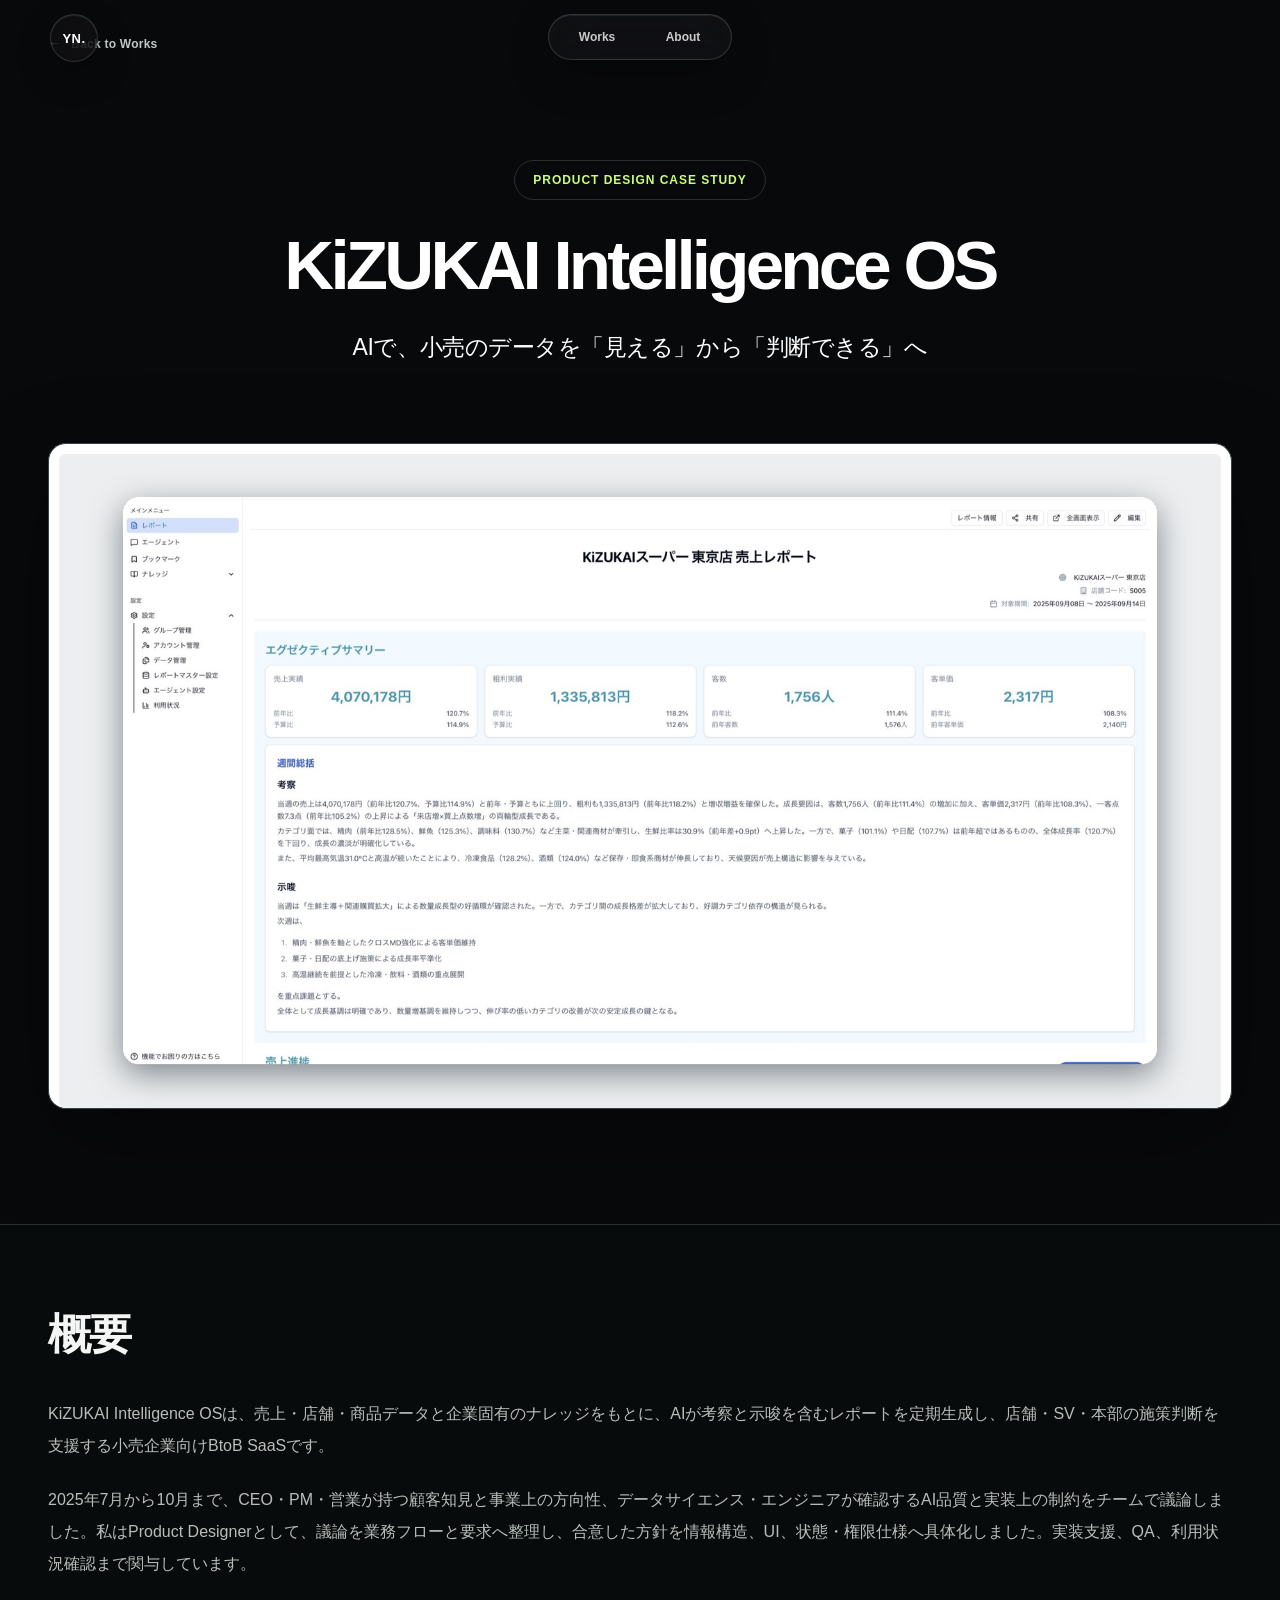
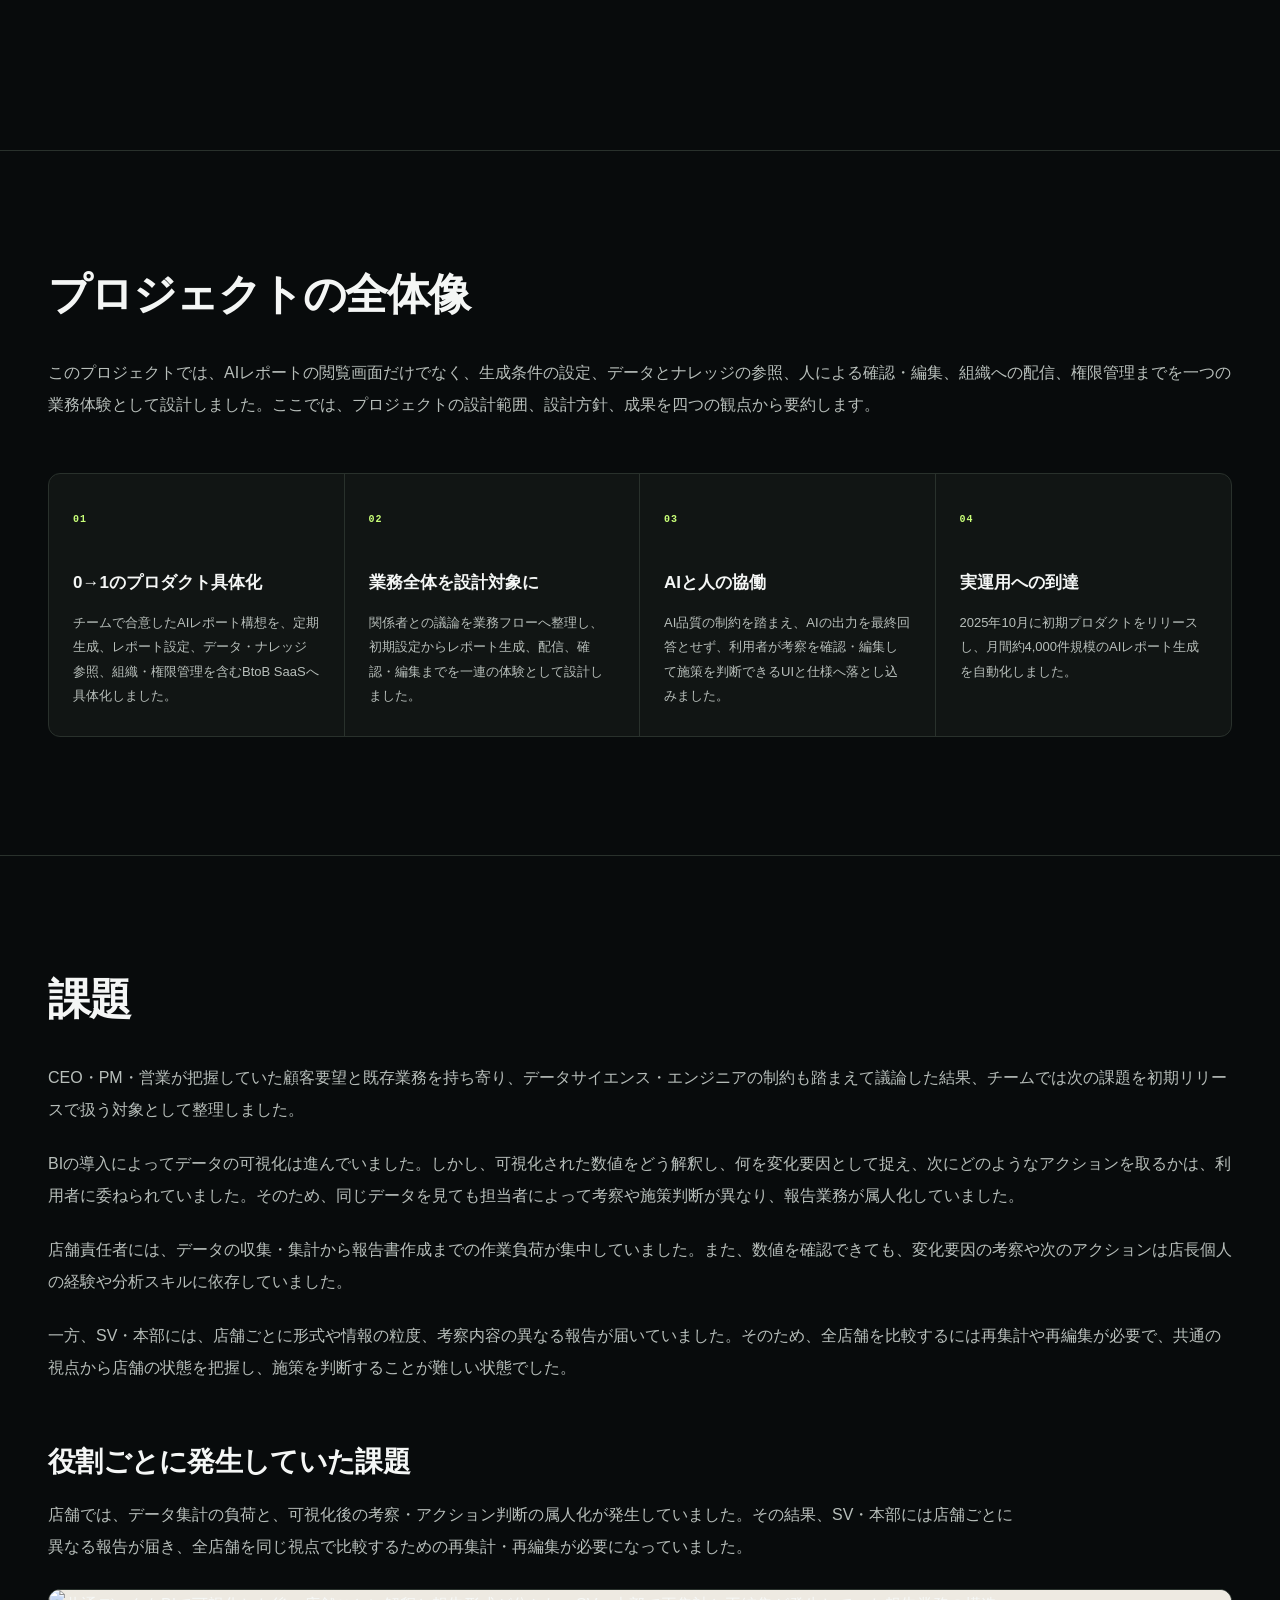
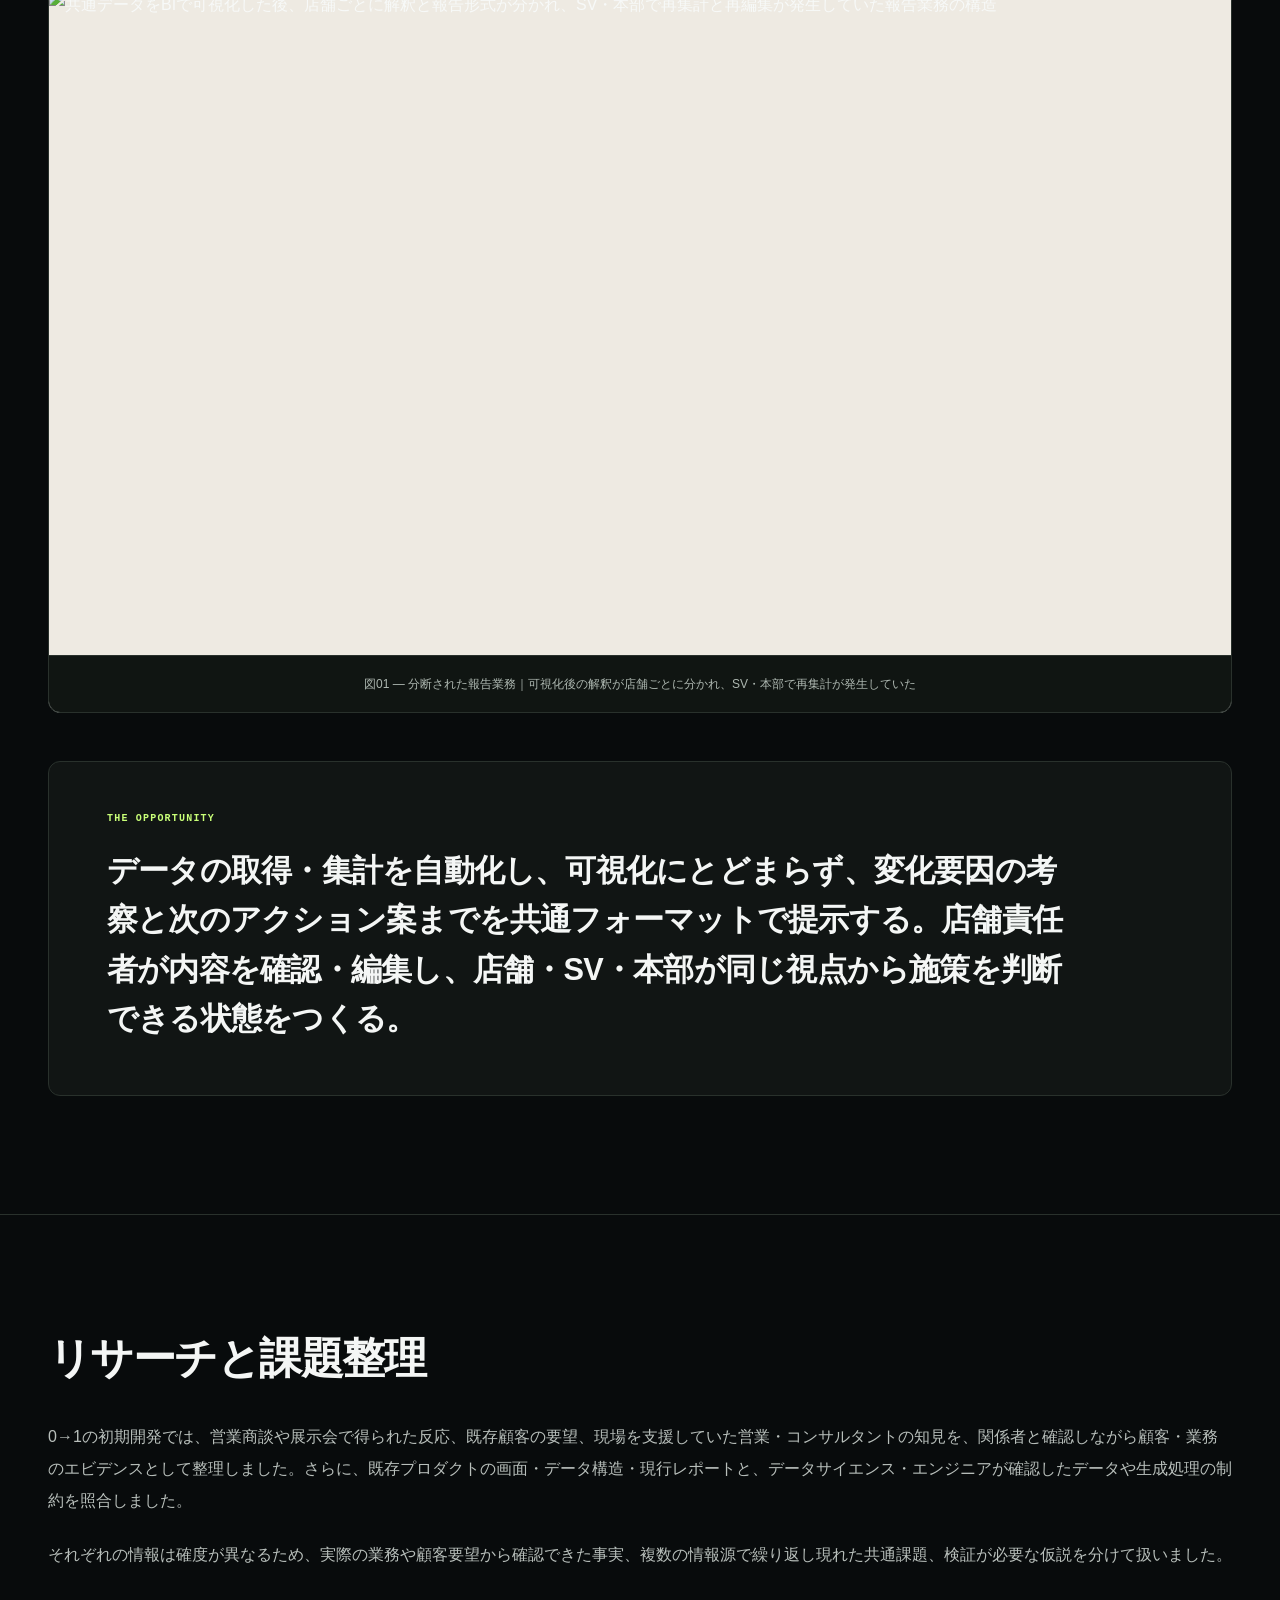
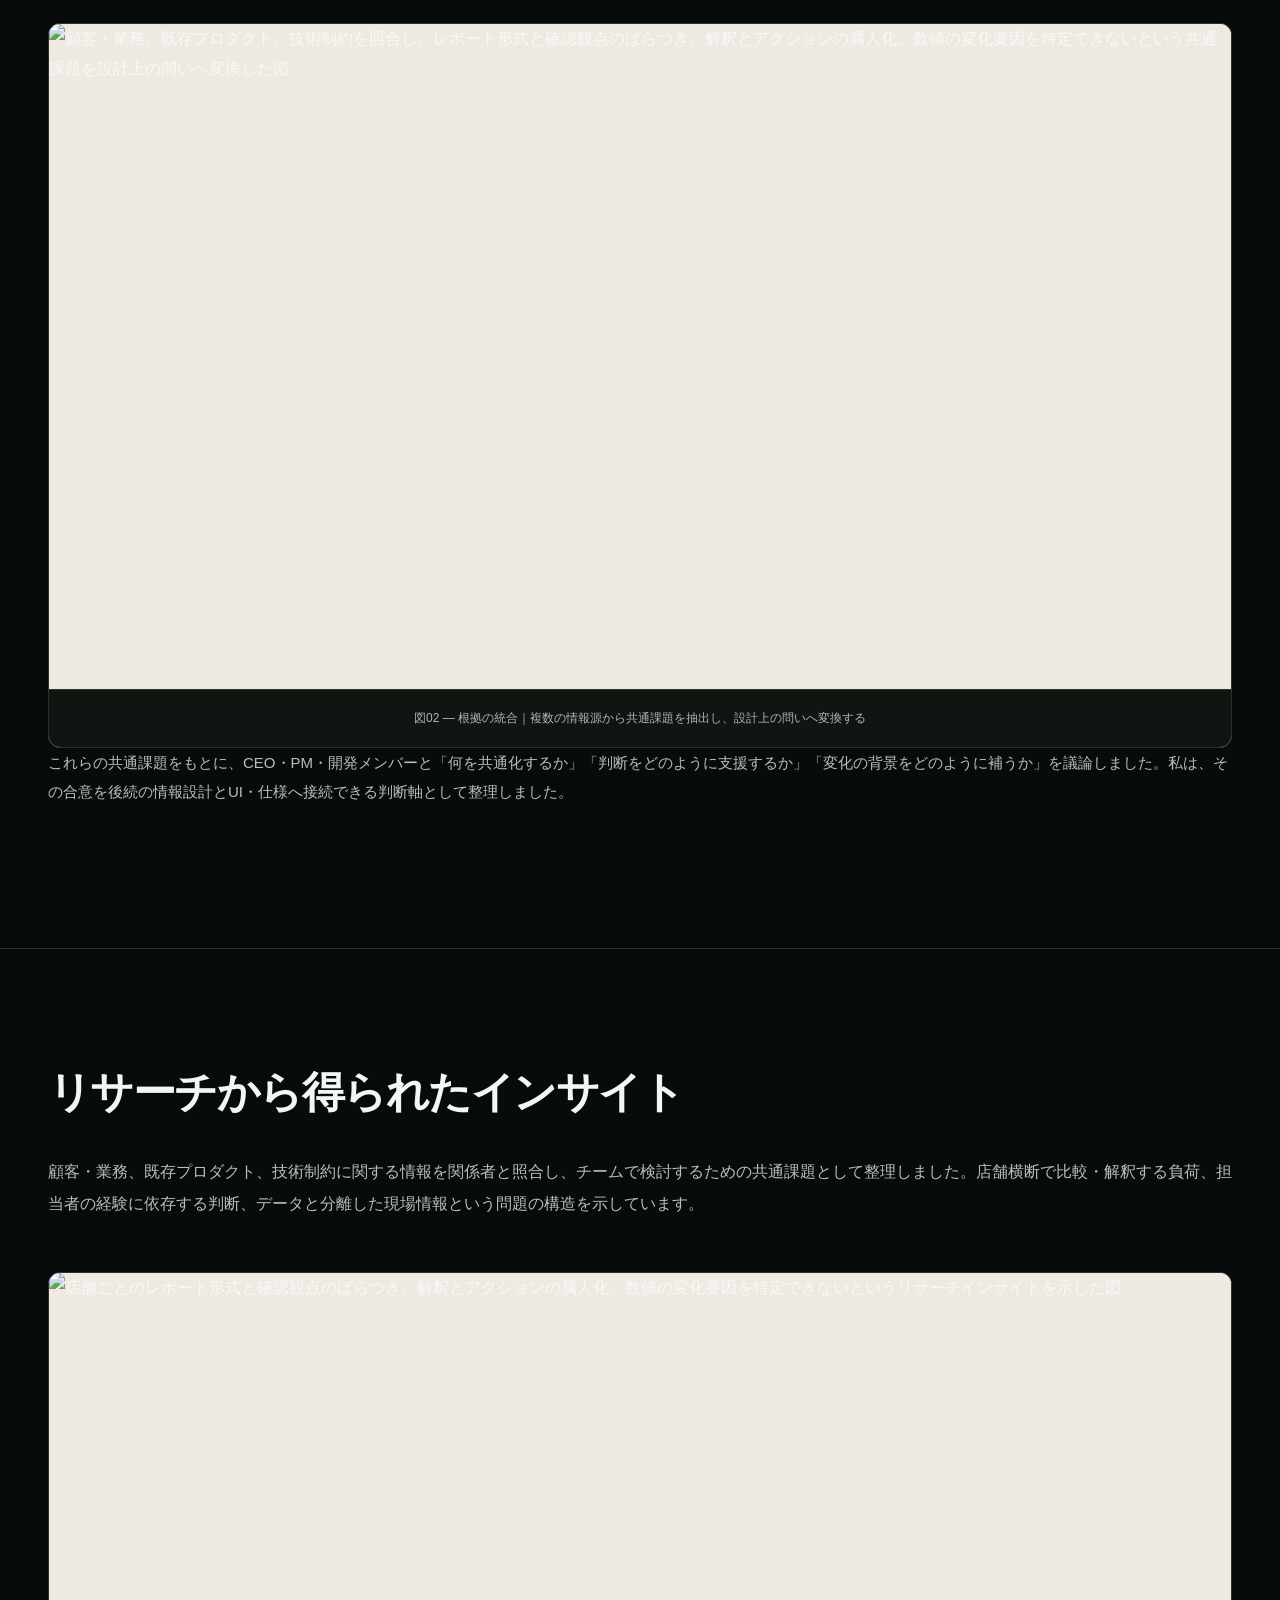
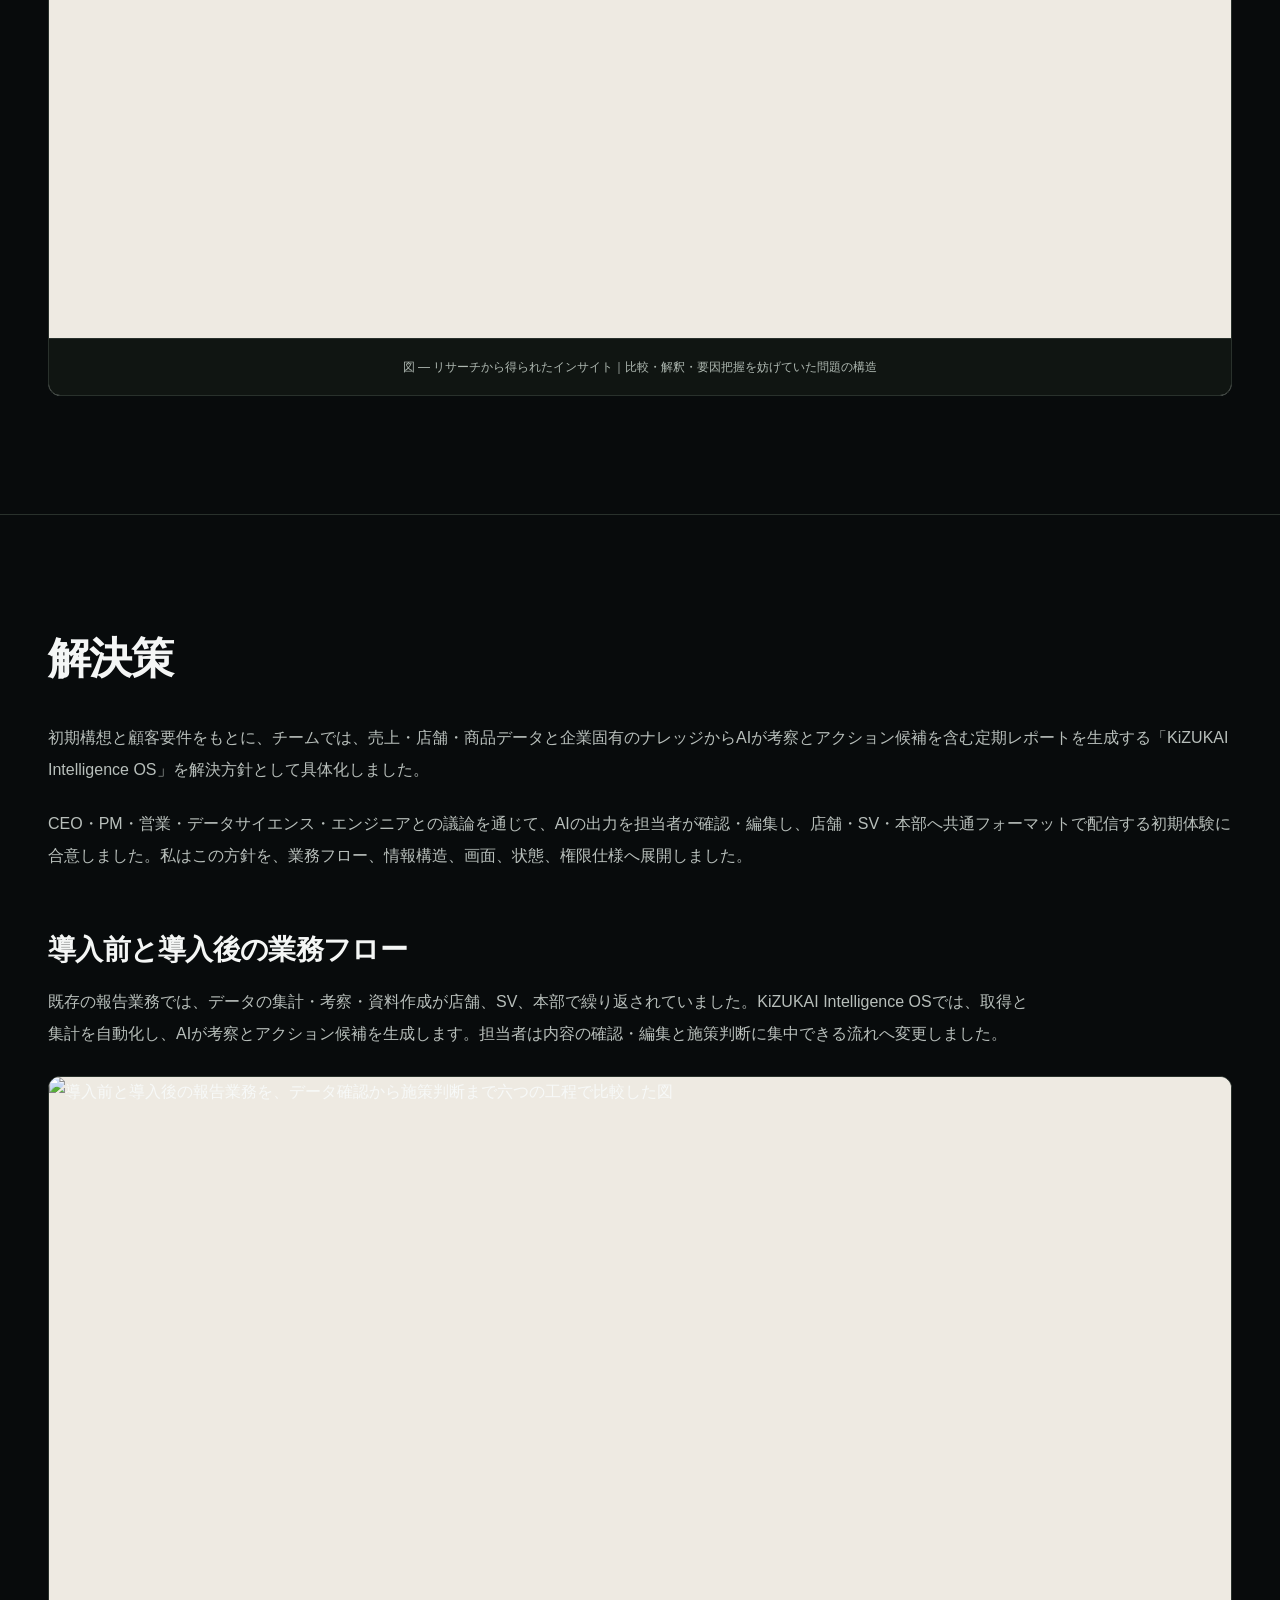
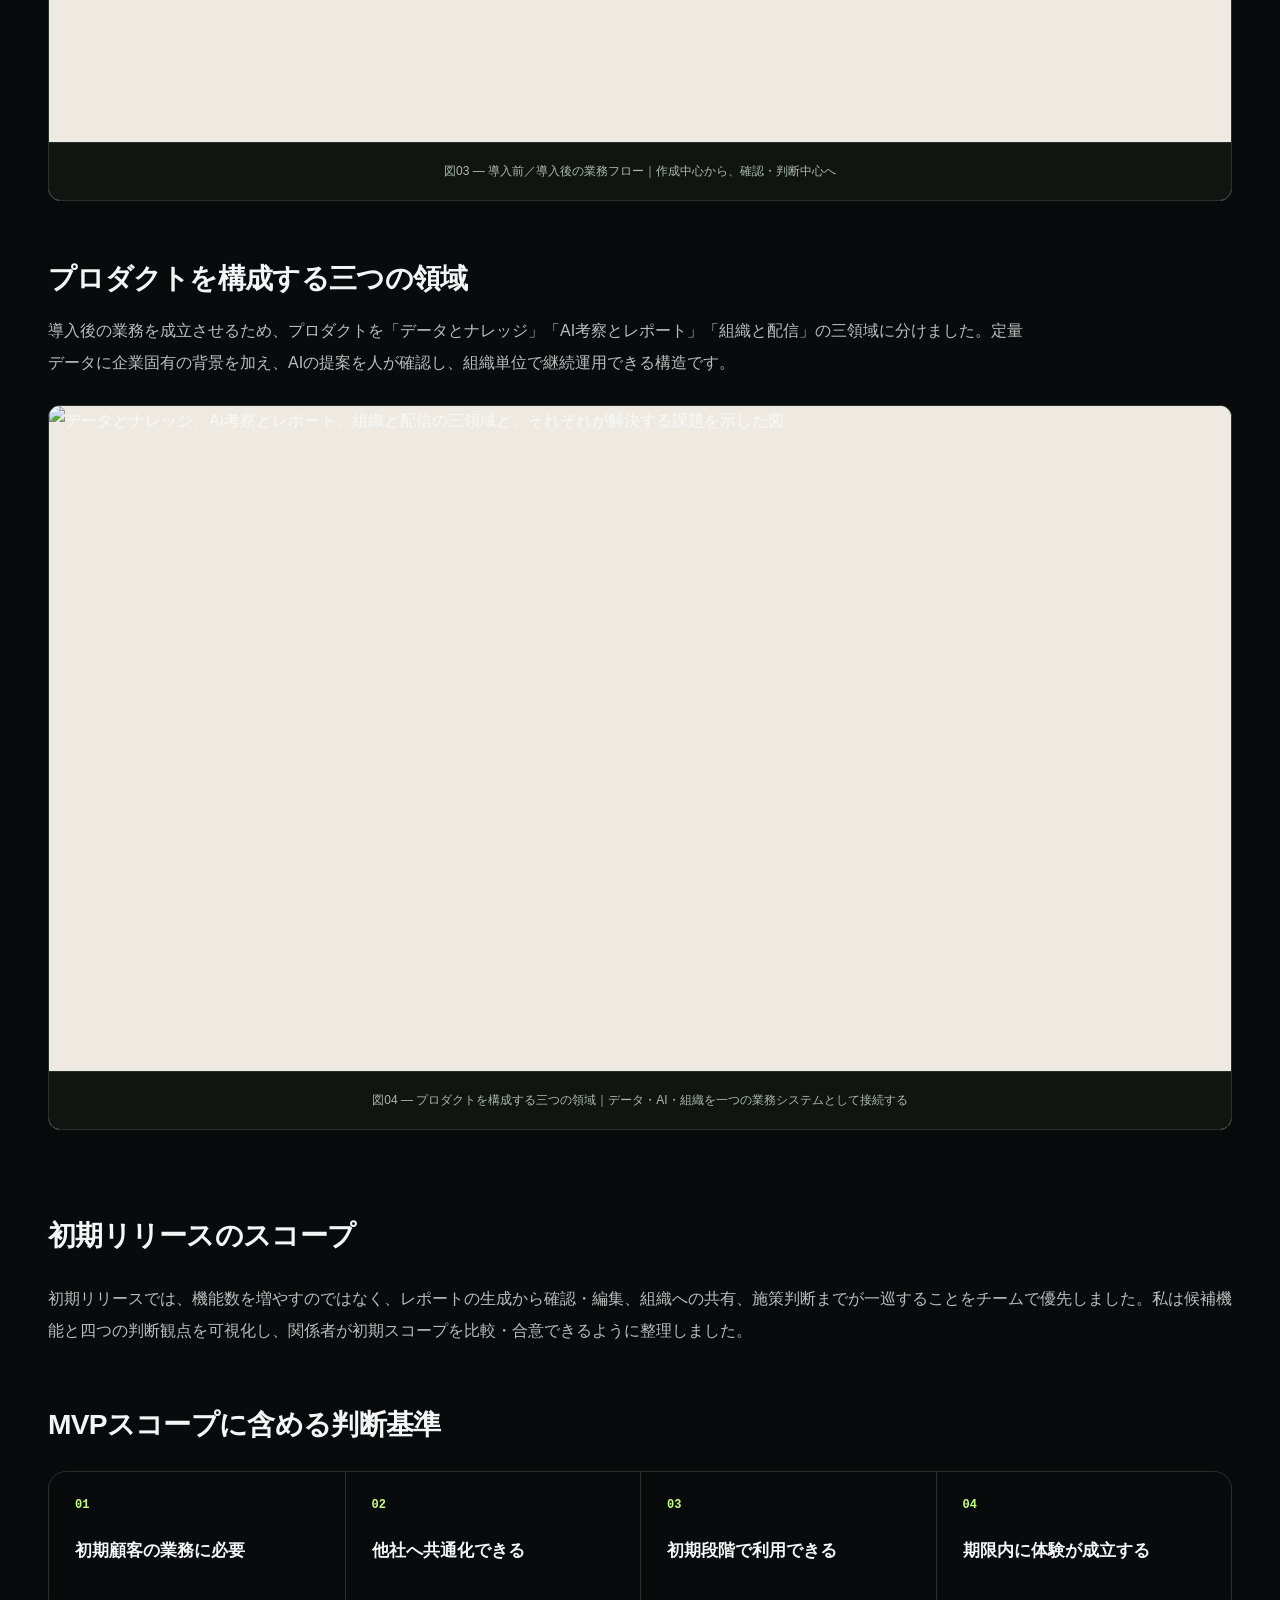
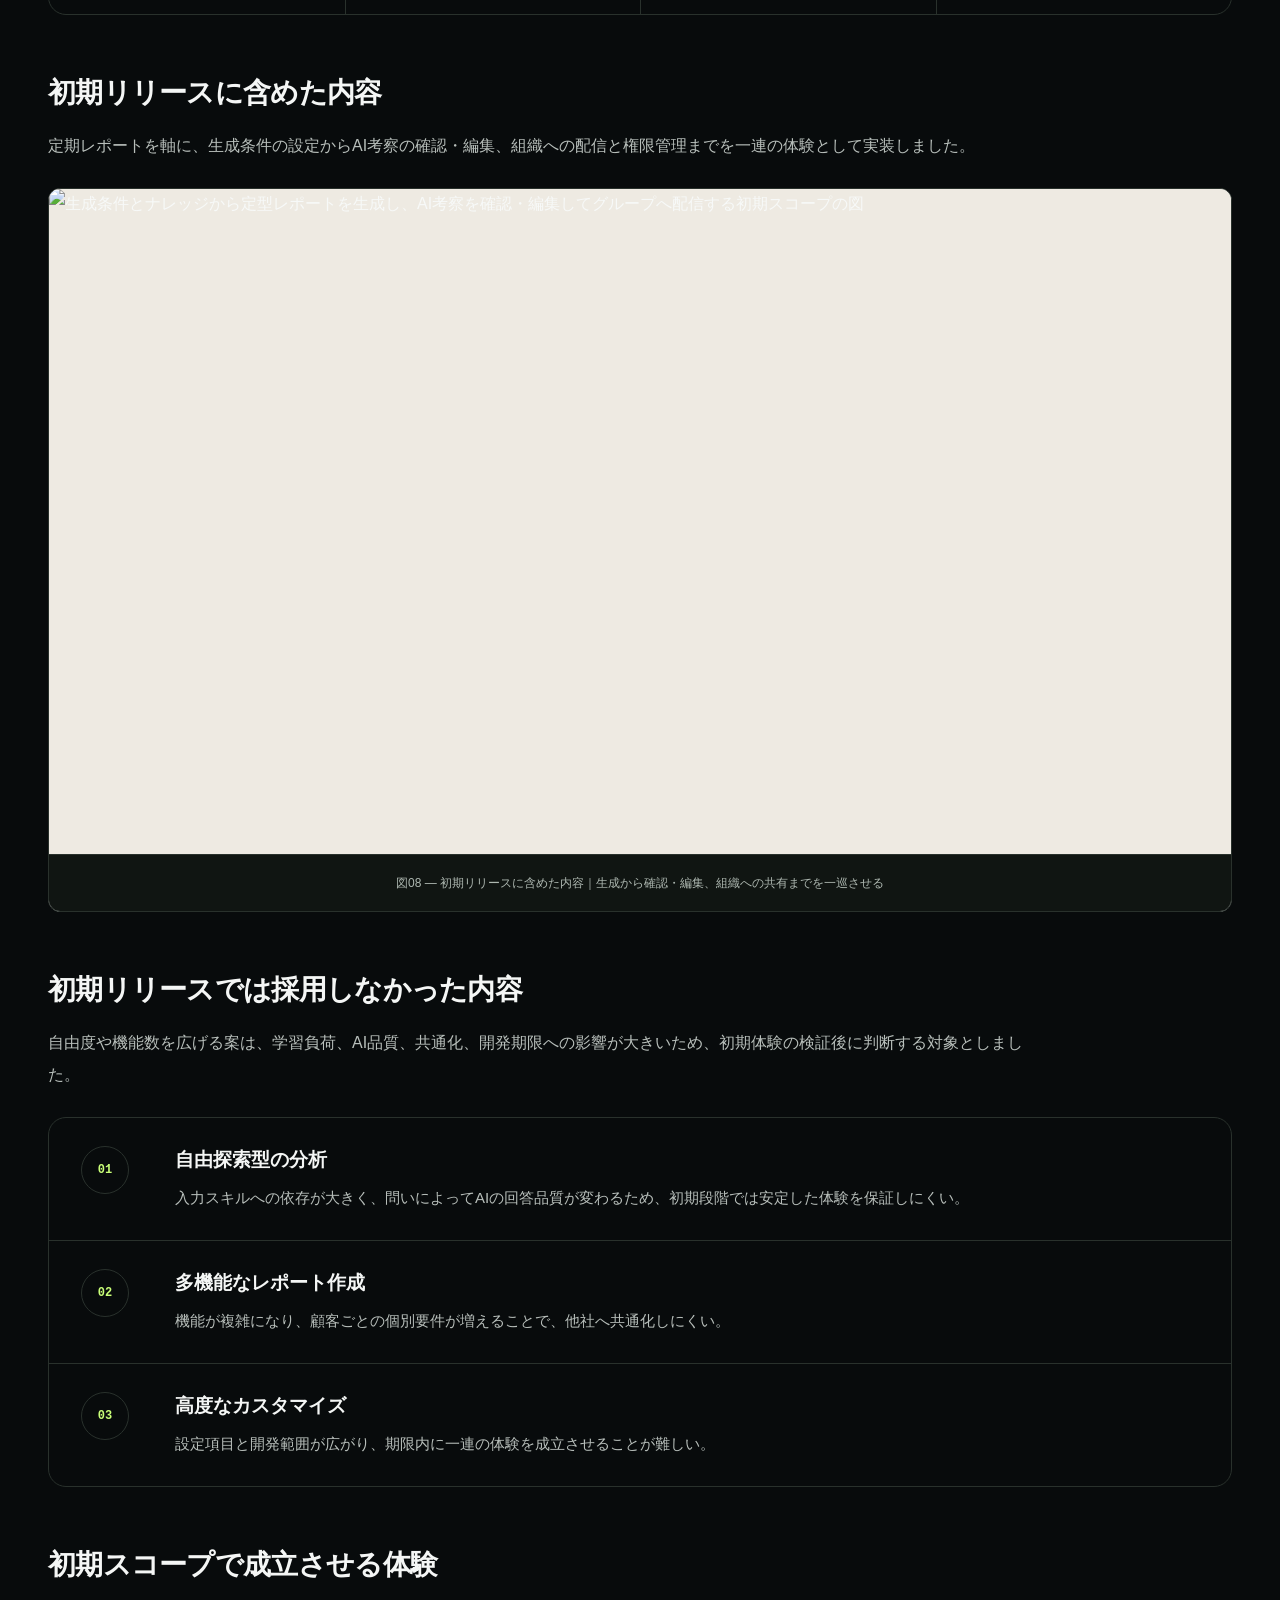
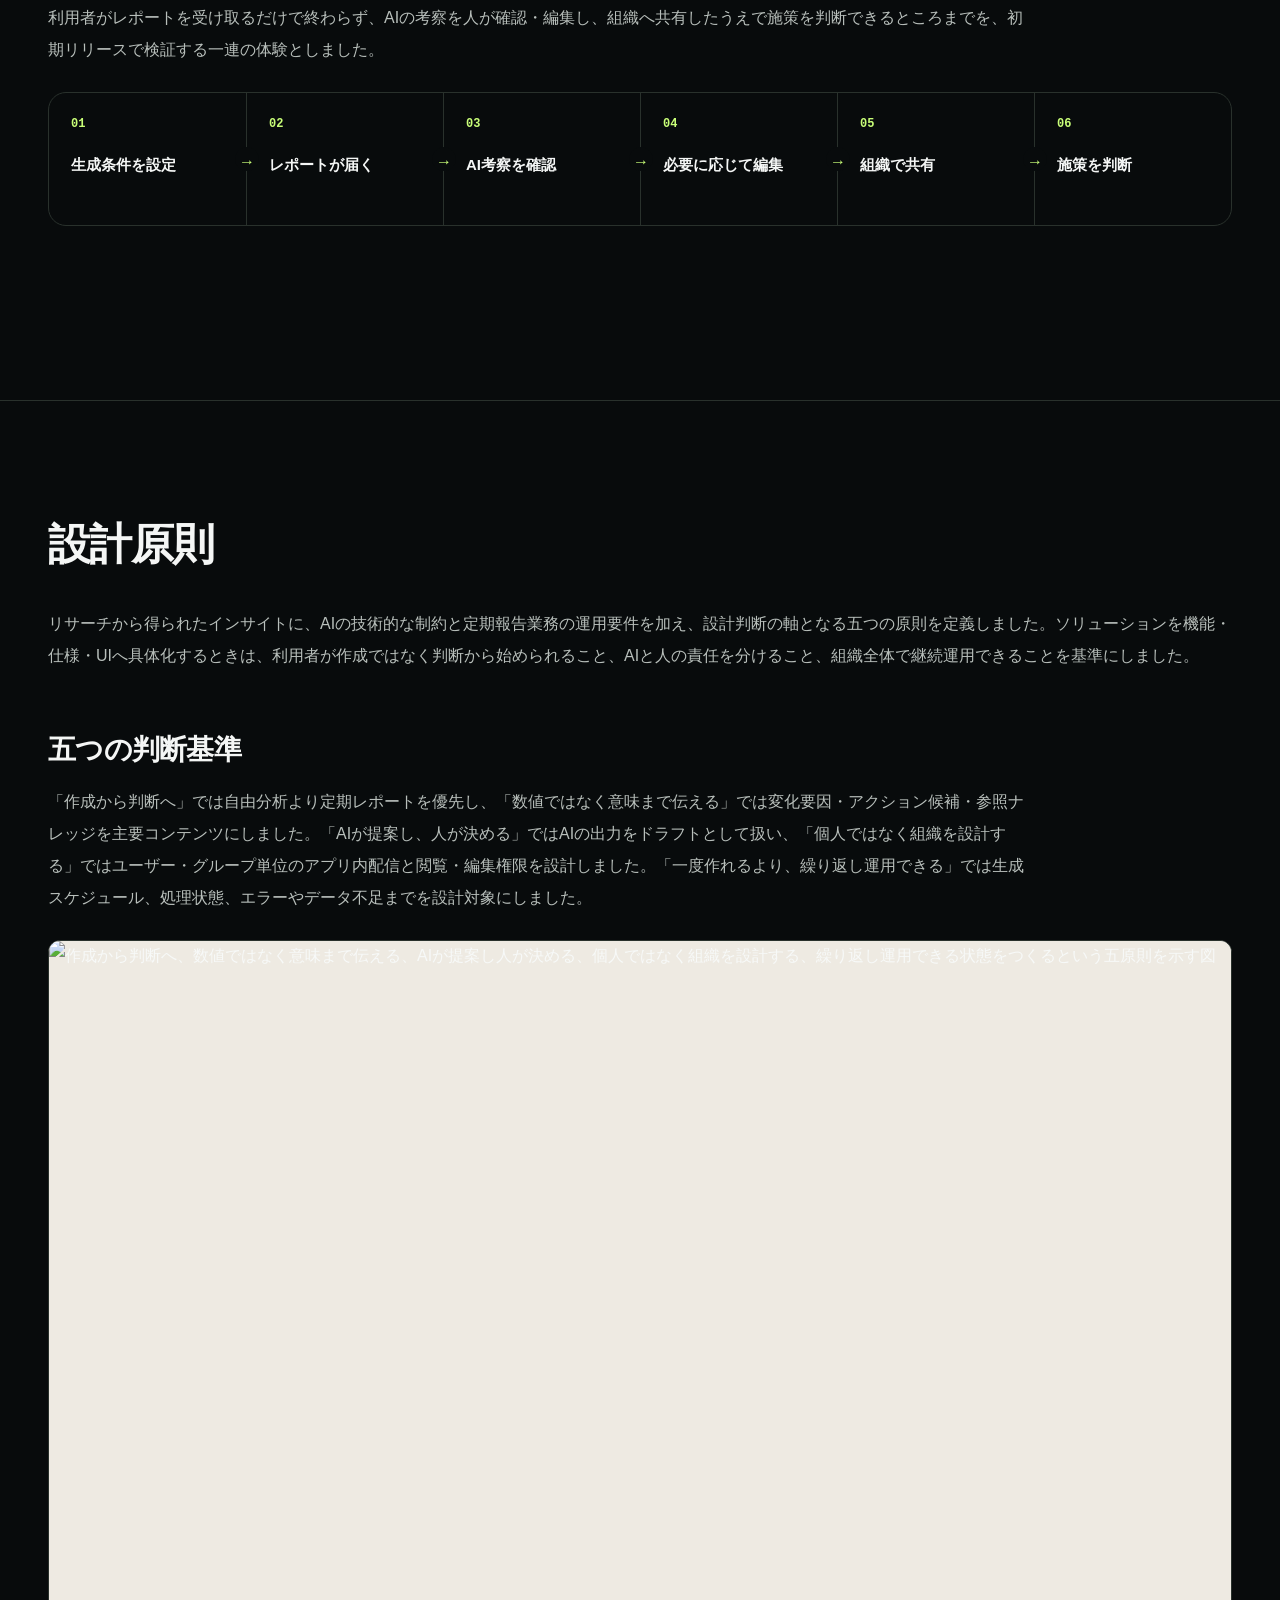
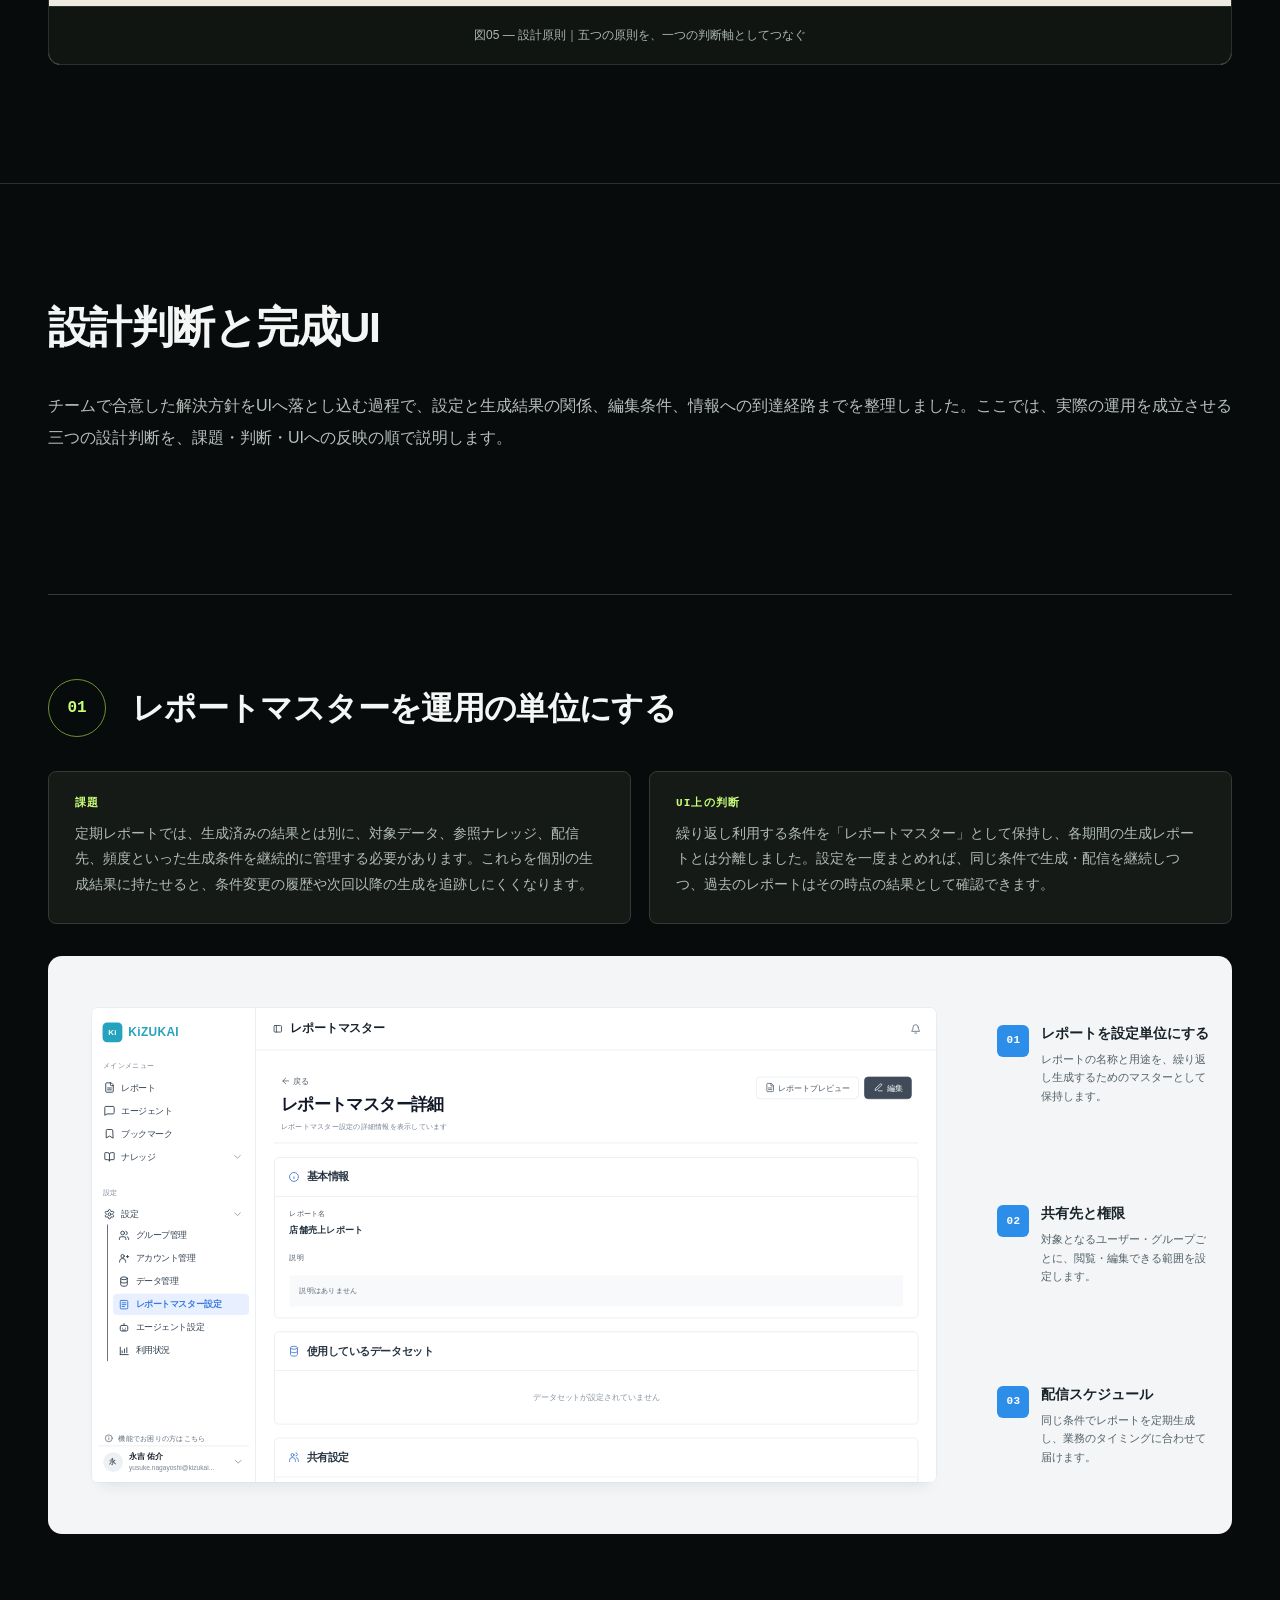
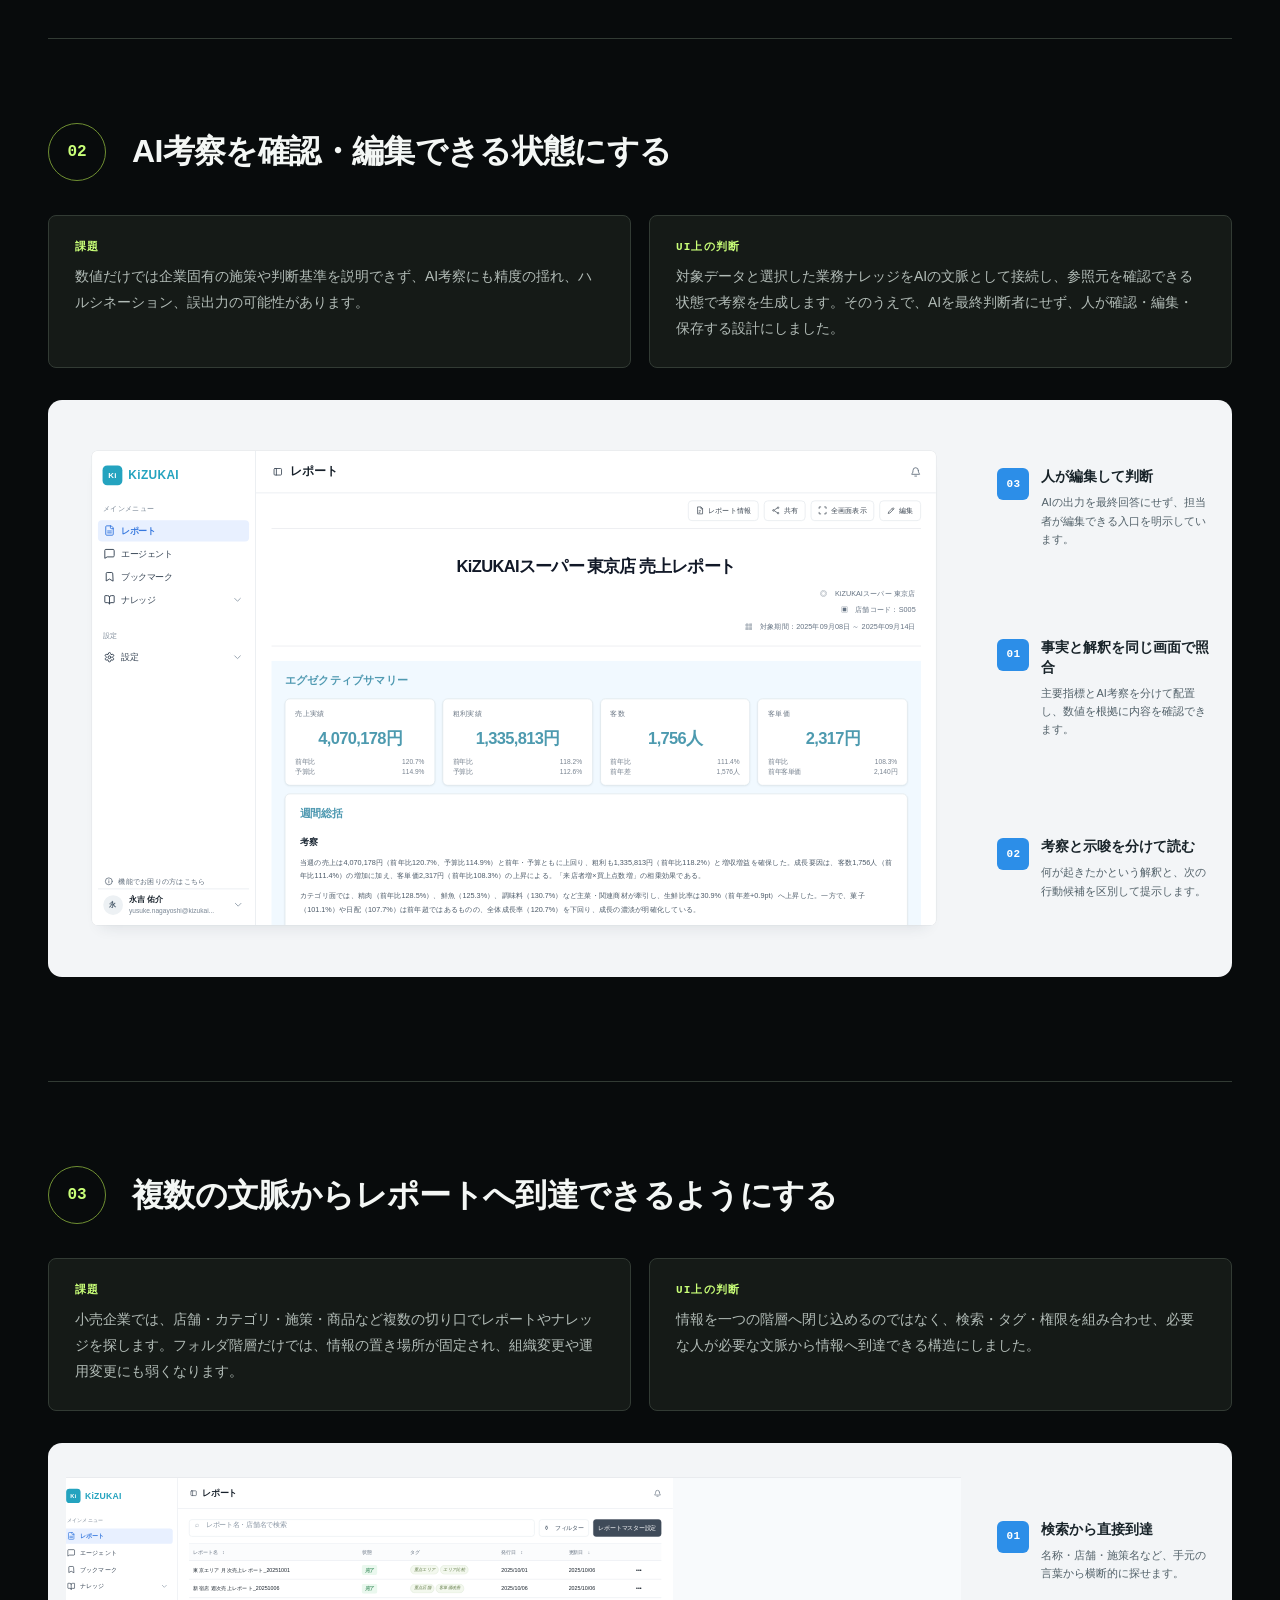
==== case-intelligence-os.html @ 8ec27dec "Initial portfolio site" ====
<!doctype html>
<html lang="ja">
<head>
<meta charset="utf-8">
<meta name="viewport" content="width=device-width,initial-scale=1">
<link rel="icon" href="favicon.svg" type="image/svg+xml">
<meta name="description" content="Yusuke Nagayoshiのプロダクトデザイン・ケーススタディ">
<title>KiZUKAI Intelligence OS — Yusuke Nagayoshi</title>
<style>
:root{
  --ink:#173034;--muted:#66797c;--line:#dce7e7;--paper:#ffffff;--soft:#f5f9f9;
  --brand:#1b98b7;--deep:#08768d;--pale:#e8f5f7;--pale-strong:#d8eef2;
  --shell:min(1180px,calc(100vw - 64px));--reading:720px;
}
*{box-sizing:border-box}html{scroll-behavior:smooth}body{margin:0;background:var(--paper);color:var(--ink);font-family:-apple-system,BlinkMacSystemFont,"Segoe UI","Noto Sans JP",sans-serif;line-height:1.85;-webkit-font-smoothing:antialiased}img{display:block;max-width:100%}a{color:inherit;text-decoration:none}figure{margin:0}
.shell{width:var(--shell);margin-inline:auto}.site-header{position:sticky;top:0;z-index:20;height:64px;padding:0 max(32px,calc((100vw - 1180px)/2));display:flex;align-items:center;justify-content:space-between;background:rgba(255,255,255,.92);border-bottom:1px solid var(--line);backdrop-filter:blur(12px)}.brand{font-size:11px;font-weight:800;letter-spacing:.13em}.site-header nav{display:flex;gap:24px;font-size:12px;color:var(--muted)}
.hero{padding:96px 0 112px;border-bottom:1px solid var(--line)}.case-label{margin:0 0 22px;color:var(--deep);font-size:12px;font-weight:700;letter-spacing:.08em;text-transform:uppercase}.hero h1{max-width:900px;margin:0;font-size:clamp(52px,7vw,92px);line-height:1.02;letter-spacing:-.055em;font-weight:720}.hero-summary{margin:24px 0 0;font-size:clamp(20px,2.2vw,30px);letter-spacing:-.02em}.hero-intro{display:grid;grid-template-columns:1fr 1fr;gap:64px;max-width:980px;margin-top:48px;color:#40575b;font-size:16px}.hero-intro p{margin:0}.meta{display:grid;grid-template-columns:repeat(4,1fr);margin:64px 0 48px;border-top:1px solid var(--line);border-bottom:1px solid var(--line)}.meta div{padding:20px 20px 20px 0}.meta dt{font-size:10px;font-weight:700;letter-spacing:.12em;text-transform:uppercase;color:var(--muted)}.meta dd{margin:5px 0 0;font-size:13px;font-weight:650}.hero-visual,.large-ui,.showcase-ui{position:relative;background:#fff;border:1px solid var(--line);border-radius:10px;padding:8px;box-shadow:0 18px 48px rgba(23,48,52,.08)}.hero-visual img,.large-ui img,.showcase-ui img{width:100%;border-radius:6px}.pin{position:absolute;width:30px;height:30px;border-radius:50%;display:grid;place-items:center;background:var(--brand);color:#fff;font-weight:800;font-size:12px;box-shadow:0 0 0 4px rgba(27,152,183,.15)}.p1{left:8%;top:25%}.p2{right:10%;top:28%}.p3{right:16%;bottom:24%}.p4{left:62%;bottom:12%}
.section{padding:104px 0;border-bottom:1px solid var(--line)}.soft-section{background:var(--soft)}.section-label{display:flex;align-items:baseline;gap:10px;margin:0 0 48px;font-size:17px;line-height:1.4;letter-spacing:.01em}.section-label::before{content:"";width:30px;height:2px;background:var(--brand);transform:translateY(-3px)}.section-label span{font-size:12px;font-weight:600;color:var(--muted);letter-spacing:.06em}.reading-column{max-width:var(--reading);margin-inline:auto}.reading-column p,.article-body p,.prose p{margin:0 0 24px;color:#40575b;font-size:17px}.intro-text{font-size:19px!important;line-height:1.95}.article-heading{margin:0 0 28px;font-size:clamp(28px,3.2vw,43px);line-height:1.35;letter-spacing:-.035em;font-weight:680}.article-grid{display:grid;grid-template-columns:160px minmax(0,1fr) 260px;gap:56px;align-items:start}.article-grid .section-label{grid-column:1}.article-body{grid-column:2}.article-aside{grid-column:3}.project-notes>div,.article-aside>div{padding:15px 0;border-top:1px solid var(--line)}.article-aside span{display:block;font-size:11px;color:var(--muted)}.article-aside strong{display:block;margin-top:5px;font-size:13px;line-height:1.65}.two-column-copy{display:grid;grid-template-columns:1fr 1fr;gap:84px;align-items:start}.two-column-copy .article-heading{max-width:480px}.prose{max-width:var(--reading)}
.flow-row{display:flex;align-items:stretch;gap:8px;margin-top:58px}.flow-row>div{flex:1;min-width:0;border-top:2px solid var(--brand);background:#fff;padding:22px 16px}.flow-row strong{display:block;font-size:14px}.flow-row span{display:block;color:#8a5a5a;font-size:12px;margin-top:9px;line-height:1.55}.flow-row i,.research-pipeline i,.core-journey i,.knowledge-flow i,.process-line i,.entity-model i{font-style:normal;display:grid;place-items:center;color:var(--deep)}
.research-pipeline{display:grid;grid-template-columns:1.3fr auto .75fr auto .75fr auto .75fr auto .85fr;gap:10px;align-items:center;margin-top:58px}.research-pipeline>div:not(.source-cloud){border:1px solid var(--line);padding:20px 14px;text-align:center;font-weight:650;font-size:13px;background:white}.source-cloud{display:flex;flex-wrap:wrap;gap:7px}.source-cloud span{border:1px solid var(--line);background:white;padding:8px 11px;border-radius:99px;font-size:12px}.research-pipeline .accent-box{background:var(--pale);border-color:#bddfe5!important;color:var(--deep)}
.process-intro{margin-left:0}.process-steps{list-style:none;padding:0;margin:56px 0 0;display:grid;grid-template-columns:repeat(3,1fr);border-top:1px solid var(--line);border-left:1px solid var(--line)}.process-steps li{min-height:190px;padding:25px;border-right:1px solid var(--line);border-bottom:1px solid var(--line);background:#fff}.process-steps span{font:700 11px ui-monospace,monospace;color:var(--deep)}.process-steps strong{display:block;margin:16px 0 10px;font-size:17px}.process-steps p{margin:0;color:var(--muted);font-size:13px;line-height:1.7}
.workflow-compare{display:grid;grid-template-columns:repeat(3,1fr);gap:18px;margin-top:52px}.workflow-panel{padding:26px;border:1px solid var(--line);background:#fff}.workflow-panel small{font-size:11px;font-weight:700;color:var(--muted)}.workflow-panel ol{list-style:none;padding:0;margin:20px 0 0}.workflow-panel li{padding:13px 0;border-top:1px solid var(--line);font-size:14px}.muted-panel{background:#fafafa;color:#738184}.accent-panel{background:var(--pale);border-color:#b9dfe5}
.insight-grid{display:grid;grid-template-columns:repeat(2,1fr);gap:0;border-top:1px solid var(--line);border-left:1px solid var(--line)}.insight-grid article{padding:30px;border-right:1px solid var(--line);border-bottom:1px solid var(--line);background:#fff}.insight-grid span{font:700 11px ui-monospace,monospace;color:var(--deep)}.insight-grid h3{margin:15px 0 12px;font-size:20px;line-height:1.55}.insight-grid p{margin:0;color:var(--muted);font-size:14px}
.criteria-grid{display:grid;grid-template-columns:repeat(4,1fr);gap:12px;margin:52px 0 30px}.criteria-grid div{border-top:2px solid var(--brand);background:var(--soft);padding:20px}.criteria-grid span{font:700 11px ui-monospace,monospace;color:var(--deep)}.criteria-grid strong{display:block;margin-top:8px;font-size:14px;line-height:1.6}.comparison-table{border:1px solid var(--line);background:white}.tr{display:grid;grid-template-columns:1.1fr 1.1fr 1.7fr .6fr;border-top:1px solid var(--line)}.tr:first-child{border:0}.tr>div{padding:15px 18px;font-size:13px}.tr.head{background:var(--pale);font-size:11px;font-weight:800}.tr.core{background:#f8fcfc}.status{display:inline-block;border-radius:99px;padding:4px 9px;background:var(--deep);color:white;font-size:10px;font-weight:800}.status.later{background:#e8eeee;color:#627174}.core-journey{display:flex;align-items:center;justify-content:center;gap:14px;margin-top:32px;padding:24px;border:1px solid #b9dfe5;background:var(--pale);font-size:13px;font-weight:750}.core-journey i{color:var(--brand)}
.operational-model{display:grid;grid-template-columns:.9fr 2fr;gap:18px;margin-top:54px}.model-core{background:var(--pale);border:1px solid #b9dfe5;padding:34px}.model-core small,.model-columns small,.entity-model small,.spec-sheet small,.before-after-contribution small{font-size:10px;letter-spacing:.08em;color:var(--muted);font-weight:700}.model-core strong{display:block;font-size:26px;line-height:1.4;margin:17px 0}.model-core p{margin:0;font-size:13px;color:var(--muted)}.model-columns{display:grid;grid-template-columns:repeat(3,1fr);gap:10px}.model-columns div{border:1px solid var(--line);padding:20px;background:#fff}.model-columns strong,.model-columns span{display:block}.model-columns strong{font-size:14px;margin:8px 0}.model-columns span{font-size:12px;color:var(--muted)}.ia-map{margin-top:24px;padding:30px;border:1px solid var(--line);background:#fff}.ia-root{text-align:center;border:1px solid #b9dfe5;background:var(--pale);padding:16px;font-weight:750}.ia-branches{display:grid;grid-template-columns:repeat(4,1fr);gap:10px;margin-top:24px}.ia-branches div{border-top:2px solid var(--brand);padding:18px;background:var(--soft)}.ia-branches strong,.ia-branches span{display:block}.ia-branches span{font-size:12px;color:var(--muted);margin-top:10px;line-height:1.7}
.decision-block{padding:72px 0 96px;border-top:1px solid var(--line)}.decision-block:first-of-type{margin-top:10px}.decision-block header{display:grid;grid-template-columns:55px minmax(0,780px);gap:18px;align-items:start}.decision-block header>span{font:700 13px ui-monospace,monospace;color:var(--deep);padding-top:8px}.decision-block h3{margin:0;font-size:clamp(28px,3.3vw,45px);line-height:1.35;letter-spacing:-.035em}.decision-copy{display:grid;grid-template-columns:1fr 1fr;gap:56px;max-width:900px;margin:38px 0 46px;padding-left:73px}.decision-copy h4{margin:0 0 8px;font-size:13px}.decision-copy p{margin:0;color:var(--muted);font-size:15px}.large-ui{box-shadow:0 18px 48px rgba(23,48,52,.08)}.knowledge-flow,.entity-model{display:flex;align-items:center;justify-content:center;gap:18px;margin:0 0 36px}.knowledge-flow span,.entity-model div{border:1px solid var(--line);background:var(--soft);padding:18px 23px;font-weight:700}.entity-model div{min-width:300px}.entity-model strong,.entity-model span{display:block}.entity-model strong{font-size:18px;margin:8px 0}.entity-model span{font-size:12px;color:var(--muted)}
.showcase-ui{width:88%;margin-top:72px}.showcase-ui.offset{margin-left:auto}.showcase-ui figcaption{padding:14px 4px 2px;color:var(--muted);font-size:12px}.spec-pair{display:grid;grid-template-columns:1.3fr .7fr;gap:18px;align-items:stretch;margin-top:52px}.spec-pair figure{margin:0;background:#fff;border:1px solid var(--line);padding:8px}.spec-sheet{background:var(--pale);border:1px solid #b9dfe5;padding:32px}.spec-sheet h3{font-size:24px;margin:12px 0 24px}.spec-sheet ul{padding-left:18px;color:#52696d;font-size:14px}.spec-sheet li{margin:11px 0}.process-line{display:flex;align-items:center;justify-content:center;gap:16px;margin-top:28px;padding:22px;border-top:1px solid var(--line);border-bottom:1px solid var(--line);font-weight:700;font-size:13px}.contribution-grid{display:grid;grid-template-columns:.8fr 1.2fr;gap:70px}.before-after-contribution{display:grid;grid-template-columns:1fr 1.25fr;gap:14px}.before-after-contribution>div{border-top:2px solid var(--brand);background:var(--soft);padding:26px}.before-after-contribution ul{padding-left:18px;font-size:14px;color:var(--muted)}.reflection-list{border-top:1px solid var(--line)}.reflection-list article{display:grid;grid-template-columns:55px 1fr;gap:24px;padding:28px 0;border-bottom:1px solid var(--line)}.reflection-list>article>span{font:700 12px ui-monospace,monospace;color:var(--deep)}.reflection-list h3{margin:0;font-size:20px}.reflection-list p{max-width:720px;color:var(--muted);font-size:15px;margin-bottom:0}footer{padding:36px 0;background:#fff;color:var(--muted);font-size:12px}footer .shell{display:flex;justify-content:space-between}
@media(max-width:900px){:root{--shell:min(100% - 36px,1180px)}.site-header{padding:0 18px}.site-header nav{display:none}.hero{padding:72px 0 86px}.hero-intro,.article-grid,.two-column-copy,.operational-model,.spec-pair,.contribution-grid{grid-template-columns:1fr;gap:36px}.article-grid .section-label,.article-body,.article-aside{grid-column:1}.meta{grid-template-columns:1fr 1fr}.flow-row,.core-journey,.process-line,.knowledge-flow,.entity-model{overflow-x:auto;justify-content:flex-start}.flow-row>div{min-width:150px}.research-pipeline{grid-template-columns:1fr}.research-pipeline i{transform:rotate(90deg)}.process-steps{grid-template-columns:1fr 1fr}.workflow-compare{grid-template-columns:1fr}.insight-grid{grid-template-columns:1fr}.criteria-grid,.model-columns,.ia-branches{grid-template-columns:1fr 1fr}.tr{grid-template-columns:1fr}.tr.head{display:none}.tr>div{padding:8px 15px}.tr>div:first-child{padding-top:17px;font-weight:800}.tr>div:last-child{padding-bottom:17px}.decision-copy{grid-template-columns:1fr;gap:24px;padding-left:0}.showcase-ui{width:100%}.showcase-ui.offset{margin-left:0}.before-after-contribution{grid-template-columns:1fr}.section{padding:82px 0}}
@media(max-width:560px){.hero h1{font-size:48px}.hero-intro{font-size:15px}.meta{grid-template-columns:1fr}.process-steps,.criteria-grid,.model-columns,.ia-branches{grid-template-columns:1fr}.section{padding:68px 0}.section-label{margin-bottom:36px}.article-heading{font-size:29px}.decision-block header{grid-template-columns:1fr}.decision-copy{margin-top:28px}.entity-model div{min-width:250px}}

/* 2026-07 case-study layout refinement */
:root{
  --shell:min(1120px,calc(100vw - 72px));
  --reading:100%;
}

/* Section title: vertical accent bar + Japanese / English */
.section-label{
  display:flex;
  align-items:baseline;
  gap:12px;
  margin:0 0 44px;
  padding-left:16px;
  border-left:3px solid var(--brand);
  font-size:18px;
  line-height:1.35;
  letter-spacing:.01em;
}
.section-label::before{display:none}
.section-label span{
  font-size:12px;
  font-weight:600;
  color:var(--muted);
  letter-spacing:.06em;
}

/* Keep text, diagrams and tables on one shared content axis */
.reading-column,
.prose{
  width:100%;
  max-width:none;
  margin-inline:0;
}
.reading-column p,
.article-body p,
.prose p{
  max-width:none;
}
.article-heading{
  max-width:960px;
}

/* Overview uses a conventional article + facts layout */
.article-grid{
  display:grid;
  grid-template-columns:minmax(0,1fr) 270px;
  gap:68px;
  align-items:start;
}
.article-grid .section-label{grid-column:1 / -1}
.article-body{grid-column:1}
.article-aside{grid-column:2}

/* Process and directional flows stay on one horizontal line on desktop */
.process-steps{
  display:grid;
  grid-template-columns:repeat(6,minmax(0,1fr));
  margin-top:48px;
}
.process-steps li{
  min-height:218px;
  padding:22px 18px;
}
.process-steps strong{font-size:15px}
.process-steps p{font-size:12px;line-height:1.65}

.flow-row,
.research-pipeline,
.workflow-compare,
.criteria-grid,
.core-journey,
.process-line,
.knowledge-flow,
.entity-model{
  width:100%;
}

/* Wide product views intentionally use the same section width */
.showcase-ui,
.showcase-ui.offset{
  width:100%;
  margin-left:0;
}

/* Avoid a narrow-to-wide inverted-triangle rhythm */
#scope .reading-column,
#context .reading-column,
#workflow .reading-column,
#architecture .reading-column,
#product .reading-column,
#process .reading-column{
  width:100%;
  max-width:none;
}
#scope .reading-column p,
#context .reading-column p,
#workflow .reading-column p,
#architecture .reading-column p,
#product .reading-column p,
#process .reading-column p{
  max-width:100%;
}

@media(max-width:900px){
  :root{--shell:min(100% - 36px,1120px)}
  .article-grid{grid-template-columns:1fr;gap:36px}
  .article-grid .section-label,.article-body,.article-aside{grid-column:1}
  .process-steps{
    display:flex;
    overflow-x:auto;
    border-left:1px solid var(--line);
    scroll-snap-type:x proximity;
  }
  .process-steps li{
    flex:0 0 210px;
    min-height:200px;
    scroll-snap-align:start;
  }
}

/* Portfolio home */
.home-page{background:#fff;color:var(--ink)}
.home-header{background:rgba(255,255,255,.94)}
.home-hero{padding:150px 0 126px;border-bottom:1px solid var(--line)}
.home-eyebrow{margin:0 0 34px;font:700 11px/1.2 ui-monospace,SFMono-Regular,Menlo,monospace;letter-spacing:.08em;text-transform:uppercase;color:var(--deep)}
.home-hero h1{max-width:980px;margin:0;font-size:clamp(46px,6.2vw,82px);line-height:1.16;letter-spacing:-.055em;font-weight:720}
.home-intro{display:grid;grid-template-columns:repeat(2,minmax(0,1fr));gap:64px;max-width:950px;margin-top:58px;color:var(--muted);font-size:17px;line-height:2}
.home-intro p{margin:0}
.home-section{padding:112px 0;border-bottom:1px solid var(--line)}
.home-section-title{display:flex;align-items:center;gap:14px;margin:0 0 58px;font-size:18px;line-height:1.2;letter-spacing:.01em}
.home-section-title::before{content:"";width:3px;height:22px;background:var(--brand)}
.featured-work{display:grid;grid-template-columns:.82fr 1.18fr;gap:60px;align-items:center;color:inherit;text-decoration:none;padding:22px 0 84px;border-bottom:1px solid var(--line)}
.featured-work-copy{padding-right:12px}
.work-index,.work-type{margin:0 0 18px;font:700 11px/1.4 ui-monospace,SFMono-Regular,Menlo,monospace;letter-spacing:.06em;text-transform:uppercase;color:var(--deep)}
.featured-work h3{margin:0;font-size:clamp(36px,4.2vw,58px);line-height:1.18;letter-spacing:-.045em}
.work-subtitle{margin:18px 0 25px;font-size:18px;font-weight:700;color:var(--ink)}
.featured-work-copy>p:not(.work-subtitle):not(.work-index){color:var(--muted);font-size:15px;line-height:1.9}
.work-meta{display:grid;grid-template-columns:repeat(3,minmax(0,1fr));gap:18px;margin:34px 0 38px;padding-top:22px;border-top:1px solid var(--line)}
.work-meta dt,.about-facts dt{margin-bottom:7px;font-size:10px;font-weight:700;letter-spacing:.06em;text-transform:uppercase;color:var(--muted)}
.work-meta dd,.about-facts dd{margin:0;font-size:12px;font-weight:700;line-height:1.6}
.text-link{display:inline-block;border-bottom:1px solid currentColor;padding-bottom:4px;font-size:13px;font-weight:800}
.featured-work-visual{margin:0;background:var(--soft);padding:18px;overflow:hidden}
.featured-work-visual img{display:block;width:100%;height:auto;transition:transform .35s ease}
.featured-work:hover .featured-work-visual img{transform:scale(1.015)}
.work-list{margin-top:30px}
.work-row{display:grid;grid-template-columns:52px minmax(260px,.9fr) minmax(0,1fr);gap:34px;align-items:center;padding:50px 0;border-bottom:1px solid var(--line)}
.work-row-number{align-self:start;padding-top:6px;font:700 11px ui-monospace,SFMono-Regular,Menlo,monospace;color:var(--deep)}
.work-row figure{margin:0;background:var(--soft);padding:10px;overflow:hidden}
.work-row figure img{display:block;width:100%;height:auto}
.work-row h3{margin:0 0 13px;font-size:30px;line-height:1.3;letter-spacing:-.03em}
.work-row-copy>p:not(.work-type){max-width:560px;margin:0;color:var(--muted);font-size:14px;line-height:1.85}
.coming-soon{display:inline-block;margin-top:22px;font-size:11px;font-weight:700;color:var(--muted)}
.home-about{background:var(--soft)}
.home-about-grid{display:grid;grid-template-columns:180px minmax(230px,.65fr) minmax(0,1.35fr);gap:54px;align-items:start}
.home-about-grid .home-section-title{margin:0}
.about-lead p{margin:0;font-size:24px;line-height:1.6;font-weight:720;letter-spacing:-.02em}
.about-copy{max-width:690px}
.about-copy>p{margin:0 0 22px;color:var(--muted);font-size:15px;line-height:2}
.about-facts{display:grid;grid-template-columns:repeat(3,minmax(0,1fr));gap:20px;margin:42px 0 0;padding-top:24px;border-top:1px solid var(--line)}
.home-contact-grid{display:grid;grid-template-columns:180px minmax(0,760px);gap:54px;align-items:start}
.home-contact-grid .home-section-title{margin:0}
.contact-lead{margin:0 0 38px;font-size:clamp(26px,3vw,43px);line-height:1.5;letter-spacing:-.035em;font-weight:700}
.contact-link{display:inline-block;color:inherit;text-decoration:none;border-bottom:1px solid currentColor;padding-bottom:5px;font-size:14px;font-weight:800}
.home-footer{padding:34px 0;color:var(--muted);font-size:12px}
.home-footer .shell{display:flex;justify-content:space-between}
@media(max-width:900px){
  .home-hero{padding:105px 0 90px}
  .home-intro,.featured-work,.home-about-grid,.home-contact-grid{grid-template-columns:1fr;gap:35px}
  .work-row{grid-template-columns:40px 1fr;gap:22px}
  .work-row figure{grid-column:2}
  .work-row-copy{grid-column:2}
  .home-about-grid .home-section-title,.home-contact-grid .home-section-title{margin-bottom:8px}
  .about-facts{grid-template-columns:1fr 1fr}
}
@media(max-width:560px){
  .home-hero h1{font-size:42px}
  .home-intro{font-size:15px}
  .home-section{padding:76px 0}
  .work-meta,.about-facts{grid-template-columns:1fr}
  .work-row{grid-template-columns:1fr}
  .work-row-number,.work-row figure,.work-row-copy{grid-column:1}
  .home-footer .shell{display:block}
}

/* Dot-matrix marquee hero */
.sr-only{
  position:absolute!important;
  width:1px!important;
  height:1px!important;
  padding:0!important;
  margin:-1px!important;
  overflow:hidden!important;
  clip:rect(0,0,0,0)!important;
  white-space:nowrap!important;
  border:0!important;
}
.home-hero{
  padding:118px 0 104px;
}
.dot-board{
  --board:#071d24;
  --board-edge:#12343d;
  --dot:#c9ff78;
  --dot-secondary:#49d4be;
  position:relative;
  min-height:360px;
  overflow:hidden;
  display:flex;
  align-items:center;
  margin-top:30px;
  background:
    radial-gradient(circle at 18% 12%,rgba(68,214,190,.10),transparent 24%),
    radial-gradient(circle at 82% 88%,rgba(201,255,120,.08),transparent 28%),
    var(--board);
  border:1px solid var(--board-edge);
  box-shadow:0 28px 70px rgba(7,29,36,.16);
  isolation:isolate;
  outline:none;
}
.dot-board:focus-visible{
  box-shadow:0 0 0 3px rgba(27,152,183,.28),0 28px 70px rgba(7,29,36,.16);
}
.dot-board::before,
.dot-board::after{
  content:"";
  position:absolute;
  inset:0;
  pointer-events:none;
  z-index:3;
}
.dot-board::before{
  background:linear-gradient(90deg,var(--board) 0,transparent 7%,transparent 93%,var(--board) 100%);
}
.dot-board::after{
  background:linear-gradient(180deg,rgba(255,255,255,.025),transparent 18%,transparent 82%,rgba(0,0,0,.12));
}
.dot-board-grid{
  position:absolute;
  inset:0;
  z-index:0;
  opacity:.32;
  background-image:radial-gradient(circle,rgba(162,214,199,.24) 0 1px,transparent 1.2px);
  background-size:10px 10px;
  mask-image:linear-gradient(to bottom,transparent 0,#000 18%,#000 82%,transparent 100%);
}
.dot-board-grid::before,
.dot-board-grid::after{
  content:"";
  position:absolute;
  left:0;
  right:0;
  height:72px;
  background-image:
    radial-gradient(circle,rgba(201,255,120,.72) 0 1.7px,transparent 2px),
    radial-gradient(circle,rgba(73,212,190,.42) 0 1.3px,transparent 1.6px);
  background-size:12px 12px,18px 18px;
  opacity:.38;
}
.dot-board-grid::before{top:18px;clip-path:polygon(0 64%,8% 28%,16% 58%,25% 16%,36% 62%,47% 28%,58% 68%,69% 22%,82% 56%,91% 18%,100% 58%,100% 100%,0 100%)}
.dot-board-grid::after{bottom:16px;clip-path:polygon(0 46%,9% 72%,19% 34%,31% 77%,42% 44%,53% 74%,65% 30%,76% 69%,88% 38%,100% 72%,100% 100%,0 100%)}
.dot-marquee{
  position:relative;
  z-index:2;
  width:100%;
  overflow:hidden;
  padding:70px 0 76px;
}
.dot-marquee-track{
  display:flex;
  width:max-content;
  align-items:center;
  animation:dot-marquee 120s linear infinite;
  will-change:transform;
}
.dot-marquee-set{
  display:flex;
  align-items:center;
  flex:none;
  gap:5vw;
  padding-right:5vw;
}
.dot-copy{
  display:block;
  white-space:nowrap;
  font-family:"Hiragino Kaku Gothic ProN","Yu Gothic","YuGothic","Noto Sans JP",sans-serif;
  font-size:clamp(50px,6.3vw,92px);
  font-weight:900;
  line-height:1.15;
  letter-spacing:.065em;
  color:transparent;
  background-image:radial-gradient(circle,var(--dot) 0 1.7px,transparent 1.95px);
  background-size:7px 7px;
  background-position:0 1px;
  -webkit-background-clip:text;
  background-clip:text;
  -webkit-text-fill-color:transparent;
  filter:drop-shadow(0 0 5px rgba(201,255,120,.14));
}
.dot-separator{
  color:transparent;
  font-size:30px;
  background-image:radial-gradient(circle,var(--dot-secondary) 0 1.8px,transparent 2.1px);
  background-size:7px 7px;
  -webkit-background-clip:text;
  background-clip:text;
  -webkit-text-fill-color:transparent;
}
.dot-board-status{
  position:absolute;
  z-index:4;
  left:22px;
  right:22px;
  bottom:17px;
  display:flex;
  justify-content:space-between;
  gap:20px;
  color:rgba(184,221,214,.66);
  font:700 9px/1.2 ui-monospace,SFMono-Regular,Menlo,monospace;
  letter-spacing:.14em;
}
.dot-board:hover .dot-marquee-track,
.dot-board:focus .dot-marquee-track{
  animation-play-state:paused;
}
.home-intro-after-board{
  margin-top:44px;
}
@keyframes dot-marquee{
  from{transform:translate3d(0,0,0)}
  to{transform:translate3d(-50%,0,0)}
}
@media(prefers-reduced-motion:reduce){
  .dot-marquee-track{
    animation:none;
    transform:translateX(-4%);
  }
}
@media(max-width:900px){
  .home-hero{padding:84px 0 86px}
  .dot-board{min-height:300px;margin-top:24px}
  .dot-marquee{padding:62px 0 68px}
  .dot-copy{font-size:clamp(44px,9vw,72px);background-size:6px 6px}
}
@media(max-width:560px){
  .home-hero{padding:68px 0 74px}
  .dot-board{min-height:250px}
  .dot-marquee{padding:56px 0 62px}
  .dot-copy{font-size:44px;letter-spacing:.05em}
  .dot-board-status{left:14px;right:14px;bottom:13px;display:block}
  .dot-board-status span{display:block;margin-top:5px}
  .home-intro-after-board{margin-top:34px}
}


/* 2026-07 full-width black dot-matrix hero */
.home-hero{
  min-height:calc(100svh - 64px);
  padding:0;
  display:flex;
  align-items:stretch;
  background:#020303;
  color:#fff;
  border-bottom:0;
}
.home-hero .shell{width:100%}
.dot-board{
  --board:#020303;
  --board-edge:#020303;
  width:100%;
  min-height:calc(100svh - 64px);
  margin:0;
  border:0;
  border-radius:14px;
  box-shadow:none;
  background:
    radial-gradient(circle at 18% 12%,rgba(68,214,190,.08),transparent 24%),
    radial-gradient(circle at 82% 88%,rgba(201,255,120,.055),transparent 28%),
    var(--board);
}
.dot-board:focus-visible{
  box-shadow:inset 0 0 0 3px rgba(73,212,190,.42);
}
.dot-marquee{padding:96px 0}
.dot-board-status,
.home-intro-after-board,
.home-eyebrow{display:none!important}
@media(max-width:900px){
  .home-hero,
  .dot-board{min-height:calc(100svh - 64px)}
  .home-hero{padding:0}
  .dot-board{margin:0}
  .dot-marquee{padding:76px 0}
}
@media(max-width:560px){
  .home-hero{padding:0}
  .dot-marquee{padding:64px 0}
}

/* 2026-07 floating glass navigation */
.home-header{
  position:fixed;
  top:18px;
  left:50%;
  right:auto;
  z-index:50;
  width:min(760px,calc(100vw - 32px));
  height:58px;
  padding:7px 8px 7px 20px;
  transform:translateX(-50%);
  border:1px solid rgba(255,255,255,.18);
  border-radius:999px;
  background:linear-gradient(135deg,rgba(25,34,35,.60),rgba(12,20,21,.42));
  color:#fff;
  box-shadow:
    0 16px 44px rgba(0,0,0,.20),
    inset 0 1px 0 rgba(255,255,255,.16),
    inset 0 -1px 0 rgba(255,255,255,.05);
  -webkit-backdrop-filter:blur(22px) saturate(160%);
  backdrop-filter:blur(22px) saturate(160%);
}
.home-header::before{
  content:"";
  position:absolute;
  inset:1px;
  z-index:-1;
  border-radius:inherit;
  background:linear-gradient(110deg,rgba(255,255,255,.07),transparent 38%,rgba(73,212,190,.035));
  pointer-events:none;
}
.home-header .brand{
  color:rgba(255,255,255,.92);
  font-size:10px;
  letter-spacing:.14em;
  white-space:nowrap;
}
.home-header nav{
  display:flex;
  align-items:center;
  gap:2px;
  color:rgba(255,255,255,.78);
  font-size:11px;
}
.home-header nav a{
  min-width:72px;
  padding:10px 15px;
  border:1px solid transparent;
  border-radius:999px;
  text-align:center;
  transition:background-color .2s ease,border-color .2s ease,color .2s ease,transform .2s ease;
}
.home-header nav a:hover,
.home-header nav a:focus-visible{
  color:#fff;
  background:rgba(255,255,255,.11);
  border-color:rgba(255,255,255,.12);
  outline:none;
}
.home-header nav a:active{transform:scale(.97)}

@media(max-width:900px){
  .home-header{
    top:12px;
    width:calc(100vw - 24px);
    height:54px;
    padding:6px 7px 6px 16px;
  }
  .home-header nav{display:flex}
  .home-header nav a{min-width:auto;padding:9px 12px}
}
@media(max-width:560px){
  .home-header{
    justify-content:center;
    padding:6px 7px;
  }
  .home-header .brand{display:none}
  .home-header nav{width:100%;justify-content:space-between}
  .home-header nav a{flex:1;padding:9px 8px;font-size:10.5px}
}
@media(max-width:560px){
  .dot-marquee-track{animation-duration:100s}
}

/* The floating header overlays the hero, so the board occupies the full viewport. */
.home-hero,
.home-hero .dot-board{min-height:100svh}

/* Hero scroll navigation */
.hero-scroll{
  position:absolute;
  z-index:6;
  left:50%;
  bottom:28px;
  display:flex;
  flex-direction:column;
  align-items:center;
  gap:10px;
  min-width:64px;
  padding:8px 10px 4px;
  transform:translateX(-50%);
  color:rgba(223,244,238,.72);
  font:700 9px/1 ui-monospace,SFMono-Regular,Menlo,monospace;
  letter-spacing:.18em;
  text-transform:uppercase;
  transition:color .2s ease,transform .2s ease;
}
.hero-scroll i{
  position:relative;
  display:block;
  width:1px;
  height:44px;
  overflow:hidden;
  background:rgba(223,244,238,.22);
}
.hero-scroll i::after{
  content:"";
  position:absolute;
  top:-55%;
  left:0;
  width:1px;
  height:55%;
  background:#c9ff78;
  animation:hero-scroll-line 2.4s cubic-bezier(.55,0,.2,1) infinite;
}
.hero-scroll::after{
  content:"";
  width:7px;
  height:7px;
  margin-top:-14px;
  border-right:1px solid rgba(201,255,120,.84);
  border-bottom:1px solid rgba(201,255,120,.84);
  transform:rotate(45deg);
}
.hero-scroll:hover,
.hero-scroll:focus-visible{
  color:#fff;
  transform:translateX(-50%) translateY(3px);
  outline:none;
}
.hero-scroll:focus-visible{
  border-radius:8px;
  box-shadow:0 0 0 2px rgba(201,255,120,.48);
}
@keyframes hero-scroll-line{
  0%{transform:translateY(0)}
  65%,100%{transform:translateY(285%)}
}
@media(prefers-reduced-motion:reduce){
  .hero-scroll i::after{animation:none;top:0;height:100%}
}
@media(max-width:560px){
  .hero-scroll{bottom:20px}
  .hero-scroll i{height:34px}
}



/* About profile expansion */
.about-profile-layout{
  grid-template-columns:180px 260px minmax(0,1fr);
  gap:54px;
}
.about-profile-card{position:sticky;top:110px}
.about-portrait{
  width:180px;height:180px;margin:0 0 24px;border-radius:50%;overflow:hidden;
  border:1px solid var(--line);background:#e9eeee;
}
.about-portrait img{width:100%;height:100%;object-fit:cover}
.about-name{margin:0;font-size:22px;font-weight:760;letter-spacing:-.02em}
.about-role{margin:7px 0 0;color:var(--muted);font-size:12px;line-height:1.7}
.about-details{display:grid;gap:54px}
.about-subtitle{margin:0 0 20px;font-size:15px;letter-spacing:.01em}
.about-career,.about-strengths,.about-tools{padding-top:2px}
.career-timeline{list-style:none;margin:0;padding:0;border-top:1px solid var(--line)}
.career-timeline li{display:grid;grid-template-columns:145px 1fr;gap:24px;padding:20px 0;border-bottom:1px solid var(--line)}
.career-timeline time{font:700 11px/1.6 ui-monospace,SFMono-Regular,Menlo,monospace;color:var(--muted)}
.career-timeline strong,.career-timeline span{display:block}
.career-timeline strong{font-size:14px}
.career-timeline span{margin-top:4px;color:var(--muted);font-size:12px}
.strength-grid{display:grid;grid-template-columns:repeat(3,1fr);border-top:1px solid var(--line);border-left:1px solid var(--line)}
.strength-grid article{min-height:150px;padding:22px;border-right:1px solid var(--line);border-bottom:1px solid var(--line);background:#fff}
.strength-grid strong{font-size:14px}
.strength-grid p{margin:12px 0 0;color:var(--muted);font-size:12px;line-height:1.75}
.skill-tags,.tool-tags{display:flex;flex-wrap:wrap;gap:8px}
.tool-tags{margin-top:12px}
.skill-tags span,.tool-tags span{padding:7px 11px;border:1px solid var(--line);border-radius:999px;background:#fff;color:#4f6468;font-size:11px;font-weight:650}
.tool-tags span{background:transparent}
@media(max-width:900px){
  .about-profile-layout{grid-template-columns:1fr;gap:36px}
  .about-profile-card{position:static;display:flex;align-items:center;gap:24px}
  .about-portrait{width:140px;height:140px;margin:0;flex:none}
  .strength-grid{grid-template-columns:1fr}
}
@media(max-width:560px){
  .about-profile-card{display:block}
  .about-portrait{width:128px;height:128px;margin-bottom:20px}
  .career-timeline li{grid-template-columns:1fr;gap:6px}
}



/* Portfolio v2: case studies, selected projects, and one-column About */
.works-group{margin-top:0}
.works-group + .works-group{margin-top:96px;padding-top:84px;border-top:1px solid var(--line)}
.works-group-heading{display:grid;grid-template-columns:240px minmax(0,620px);gap:48px;align-items:start;margin-bottom:46px}
.works-group-heading h3{margin:0;font-size:28px;line-height:1.3;letter-spacing:-.03em}
.works-group-heading p{margin:0;color:var(--muted);font-size:14px;line-height:1.9}
.case-study-list .featured-work{margin:0}
.case-study-list .featured-work + .featured-work{margin-top:42px}
.featured-work-reverse .featured-work-copy{order:2;padding-right:0;padding-left:12px}
.featured-work-reverse .featured-work-visual{order:1}
.selected-project-grid{display:grid;grid-template-columns:repeat(2,minmax(0,1fr));gap:28px}
.selected-project{border-top:1px solid var(--line);padding-top:18px}
.selected-project figure{margin:0;background:var(--soft);overflow:hidden}
.selected-project figure img{display:block;width:100%;aspect-ratio:16/10;object-fit:cover;transition:transform .35s ease}
.selected-project:hover figure img{transform:scale(1.015)}
.selected-project-copy{padding-top:20px}
.selected-project-copy h3{margin:0 0 12px;font-size:25px;line-height:1.35;letter-spacing:-.025em}
.selected-project-copy p:not(.work-type){margin:0;color:var(--muted);font-size:14px;line-height:1.85}

.home-about .home-section-title{margin-bottom:58px}
.about-profile-hero{display:grid;grid-template-columns:168px minmax(0,760px);gap:56px;align-items:start}
.about-profile-hero .about-portrait{width:152px;height:152px;margin:0;border-radius:50%;overflow:hidden;background:#dce7e7;border:1px solid rgba(23,48,52,.08)}
.about-profile-hero .about-portrait img{width:100%;height:100%;object-fit:cover;object-position:center 34%}
.about-profile-hero .about-copy{max-width:none}
.about-subtitle{margin:0 0 26px;font-size:22px;line-height:1.4;letter-spacing:-.02em}
.about-block{margin-top:68px;padding-top:54px;border-top:1px solid var(--line)}
.career-timeline-wide{max-width:none;margin:0;padding:0;list-style:none;border-top:1px solid var(--line)}
.career-timeline-wide li{display:grid;grid-template-columns:190px minmax(0,1fr);gap:36px;padding:24px 0;border-bottom:1px solid var(--line)}
.career-timeline-wide time{font:700 11px/1.6 ui-monospace,SFMono-Regular,Menlo,monospace;color:var(--deep)}
.career-timeline-wide strong,.career-timeline-wide span{display:block}
.career-timeline-wide strong{font-size:15px}
.career-timeline-wide span{margin-top:5px;color:var(--muted);font-size:13px}
.strength-grid-wide{grid-template-columns:repeat(3,minmax(0,1fr))}
.skill-tags,.tool-tags{display:flex;flex-wrap:wrap;gap:10px}
.skill-tags span,.tool-tags span{display:inline-block;padding:9px 13px;border:1px solid var(--line);background:#fff;font-size:12px;line-height:1.3}
.tool-tags{margin-top:0}

@media(max-width:900px){
  .works-group-heading{grid-template-columns:1fr;gap:14px}
  .featured-work-reverse .featured-work-copy,.featured-work-reverse .featured-work-visual{order:initial}
  .selected-project-grid{grid-template-columns:1fr}
  .about-profile-hero{grid-template-columns:1fr;gap:30px}
  .strength-grid-wide{grid-template-columns:1fr}
}
@media(max-width:560px){
  .works-group + .works-group{margin-top:72px;padding-top:64px}
  .about-profile-hero .about-portrait{width:132px;height:132px}
  .career-timeline-wide li{grid-template-columns:1fr;gap:7px}
}

.dot-marquee-track{animation-duration:36s!important}.dot-copy{font-size:clamp(58px,7vw,104px)}


/* 2026-07 dark editorial redesign */
:root{
  --ink:#eef6f3;
  --muted:#93aaa7;
  --line:rgba(193,224,216,.14);
  --paper:#071013;
  --soft:#0a171a;
  --brand:#c9ff78;
  --deep:#64dfc5;
  --pale:#0d2023;
  --pale-strong:#113036;
}
html{background:#071013}
body.home-page{
  background:#071013;
  color:var(--ink);
  background-image:radial-gradient(circle at 1px 1px,rgba(201,255,120,.055) 1px,transparent 1.2px);
  background-size:22px 22px;
}
.home-section{
  position:relative;
  background:rgba(7,16,19,.94);
  border-bottom-color:var(--line);
  overflow:hidden;
}
.home-section:nth-of-type(even){background:rgba(9,21,24,.96)}
.home-section::after{
  content:"";
  position:absolute;
  inset:auto -10% -180px auto;
  width:520px;
  height:520px;
  border-radius:50%;
  background:radial-gradient(circle,rgba(73,212,190,.07),transparent 68%);
  pointer-events:none;
}
.home-section .shell{position:relative;z-index:1}
.home-section-title{
  display:inline-block;
  margin:0 0 68px;
  font-size:clamp(38px,5vw,68px);
  font-weight:900;
  line-height:1;
  letter-spacing:.08em;
  color:transparent;
  background-image:radial-gradient(circle,var(--brand) 0 1.55px,transparent 1.85px);
  background-size:6px 6px;
  background-position:0 0;
  -webkit-background-clip:text;
  background-clip:text;
  -webkit-text-fill-color:transparent;
  filter:drop-shadow(0 0 7px rgba(201,255,120,.12));
}
.home-section-title::before{display:none}
.works-group + .works-group,
.about-block,
.selected-project,
.featured-work,
.career-timeline-wide,
.career-timeline-wide li,
.work-meta,
.home-footer,
.home-contact-grid,
.about-facts{border-color:var(--line)}
.works-group-heading h3,
.about-subtitle,
.featured-work h3,
.selected-project-copy h3,
.contact-lead,
.career-timeline-wide strong,
.strength-grid strong{color:var(--ink)}
.works-group-heading p,
.featured-work-copy>p:not(.work-subtitle):not(.work-index),
.selected-project-copy p:not(.work-type),
.about-copy>p,
.career-timeline-wide span,
.strength-grid p,
.home-footer,
.contact-link{color:var(--muted)}
.works-group-heading{
  margin-bottom:54px;
  padding-bottom:28px;
  border-bottom:1px solid var(--line);
}
.works-group-heading h3{
  font-size:30px;
  letter-spacing:-.025em;
}
.work-index,.work-type,.career-timeline-wide time{color:var(--deep)}
.work-subtitle{color:#dce9e5}
.featured-work{
  padding:38px;
  border:1px solid var(--line);
  border-radius:22px;
  background:linear-gradient(145deg,rgba(18,37,41,.88),rgba(9,21,24,.94));
  box-shadow:0 24px 70px rgba(0,0,0,.25),inset 0 1px rgba(255,255,255,.03);
  transition:transform .28s ease,border-color .28s ease,box-shadow .28s ease;
}
.featured-work:hover{
  transform:translateY(-4px);
  border-color:rgba(201,255,120,.30);
  box-shadow:0 30px 85px rgba(0,0,0,.34),0 0 0 1px rgba(201,255,120,.06);
}
.featured-work-visual,
.selected-project figure{
  background:#0c1a1d;
  border:1px solid var(--line);
  border-radius:14px;
  padding:14px;
}
.featured-work-visual img,.selected-project figure img{border-radius:9px}
.work-meta dt{color:#718985}
.work-meta dd{color:#d7e5e1}
.text-link,.contact-link{color:var(--brand)}
.selected-project-grid{gap:34px}
.selected-project{
  padding:24px;
  border:1px solid var(--line);
  border-radius:18px;
  background:rgba(12,28,31,.78);
  transition:transform .25s ease,border-color .25s ease;
}
.selected-project:hover{transform:translateY(-3px);border-color:rgba(100,223,197,.28)}
.home-about{background:rgba(8,19,22,.97)}
.about-profile-hero{
  padding:40px;
  border:1px solid var(--line);
  border-radius:22px;
  background:linear-gradient(145deg,rgba(15,34,38,.9),rgba(9,21,24,.82));
}
.about-profile-hero .about-portrait{
  border:2px solid rgba(201,255,120,.55);
  box-shadow:0 0 0 8px rgba(201,255,120,.05),0 18px 45px rgba(0,0,0,.3);
}
.about-block{
  margin-top:42px;
  padding:38px;
  border:1px solid var(--line);
  border-radius:18px;
  background:rgba(12,28,31,.70);
}
.career-timeline-wide{border-top-color:var(--line)}
.career-timeline-wide li{padding:26px 0}
.strength-grid article{
  background:#0c1c1f;
  border-color:var(--line);
}
.skill-tags span,.tool-tags span{
  border-color:rgba(100,223,197,.18);
  background:rgba(100,223,197,.055);
  color:#cbe2dc;
}
.home-contact{
  background:linear-gradient(180deg,#081316,#050a0c);
}
.home-contact-grid{
  padding:52px;
  border:1px solid var(--line);
  border-radius:22px;
  background:rgba(12,28,31,.66);
}
.home-footer{background:#050a0c;color:#718985}
.home-footer a{color:#9cb4af}
@media(max-width:900px){
  .home-section-title{font-size:48px;margin-bottom:48px}
  .featured-work{padding:24px}
  .about-profile-hero,.about-block,.home-contact-grid{padding:26px}
}
@media(max-width:560px){
  .home-section-title{font-size:38px;background-size:5px 5px}
  .works-group-heading{padding-bottom:22px}
  .featured-work,.selected-project,.about-profile-hero,.about-block,.home-contact-grid{padding:20px;border-radius:15px}
}



/* 2026-07 purple brand refinement — content/design exploration */
:root{
  --ink:#f5f3fb;
  --muted:#a6a1b3;
  --line:rgba(255,255,255,.12);
  --paper:#0d0d12;
  --soft:#14131b;
  --brand:#8b5cf6;
  --brand-hover:#a78bfa;
  --deep:#b79cff;
  --pale:#191625;
  --pale-strong:#241d38;
}
html{background:#0d0d12}
body.home-page{
  background:#0d0d12;
  color:var(--ink);
  background-image:none;
}
.home-section,
.home-section:nth-of-type(even),
.home-about{
  background:#0d0d12;
  border-bottom-color:var(--line);
}
.home-section::after{display:none}

/* Neutral black hero with purple dot matrix */
.dot-board{
  --board:#09090d;
  --board-edge:#09090d;
  --dot:#a78bfa;
  --dot-secondary:#7c3aed;
  background:
    radial-gradient(circle at 22% 18%,rgba(139,92,246,.09),transparent 27%),
    radial-gradient(circle at 78% 80%,rgba(167,139,250,.06),transparent 30%),
    var(--board);
}
.dot-board::before{background:linear-gradient(90deg,var(--board) 0,transparent 7%,transparent 93%,var(--board) 100%)}
.dot-board-grid{
  opacity:.28;
  background-image:radial-gradient(circle,rgba(167,139,250,.22) 0 1px,transparent 1.2px);
}
.dot-board-grid::before,.dot-board-grid::after{
  background-image:
    radial-gradient(circle,rgba(167,139,250,.70) 0 1.7px,transparent 2px),
    radial-gradient(circle,rgba(124,58,237,.42) 0 1.3px,transparent 1.6px);
}
.hero-scroll i::after{background:var(--brand-hover)}
.hero-scroll::after{border-color:var(--brand-hover)}

/* Logo outside the glass nav */
.home-header{
  top:18px;
  left:0;
  right:0;
  width:100%;
  height:auto;
  padding:0 30px;
  transform:none;
  border:0;
  border-radius:14px;
  background:transparent;
  box-shadow:none;
  backdrop-filter:none;
  -webkit-backdrop-filter:none;
  pointer-events:none;
}
.home-header::before{display:none}
.home-header .brand{
  pointer-events:auto;
  display:grid;
  place-items:center;
  width:48px;
  height:48px;
  border-radius:50%;
  color:#fff;
  font-size:13px;
  letter-spacing:.04em;
  background:rgba(15,14,21,.58);
  border:1px solid rgba(255,255,255,.12);
  box-shadow:0 14px 34px rgba(0,0,0,.25),inset 0 1px rgba(255,255,255,.08);
  backdrop-filter:blur(18px) saturate(150%);
  -webkit-backdrop-filter:blur(18px) saturate(150%);
}
.home-header nav{
  pointer-events:auto;
  position:absolute;
  left:50%;
  top:0;
  transform:translateX(-50%);
  display:flex;
  gap:2px;
  padding:6px;
  border:1px solid rgba(255,255,255,.15);
  border-radius:999px;
  background:rgba(20,19,27,.58);
  box-shadow:0 16px 44px rgba(0,0,0,.24),inset 0 1px rgba(255,255,255,.08);
  backdrop-filter:blur(22px) saturate(160%);
  -webkit-backdrop-filter:blur(22px) saturate(160%);
}
.home-header nav a{min-width:84px;color:rgba(255,255,255,.76)}
.home-header nav a:hover,.home-header nav a:focus-visible{
  color:#fff;
  background:rgba(139,92,246,.18);
  border-color:rgba(167,139,250,.24);
}

/* Dot section titles in purple */
.home-section-title{
  color:transparent;
  background-image:radial-gradient(circle,var(--brand-hover) 0 1.55px,transparent 1.85px);
  filter:drop-shadow(0 0 8px rgba(139,92,246,.20));
}

/* One continuous works stream; no separate Collection/Selected Projects section */
.works-stream + .works-stream{
  margin-top:56px;
  padding-top:56px;
  border-top:1px solid var(--line);
}
.case-study-list .featured-work + .featured-work{margin-top:38px}
.featured-work{
  border-color:rgba(255,255,255,.12);
  background:linear-gradient(145deg,rgba(25,23,34,.95),rgba(15,14,21,.98));
  box-shadow:0 24px 70px rgba(0,0,0,.32),inset 0 1px rgba(255,255,255,.035);
}
.featured-work:hover{
  border-color:rgba(167,139,250,.42);
  box-shadow:0 30px 86px rgba(0,0,0,.38),0 0 0 1px rgba(139,92,246,.08);
}
.featured-work-visual,.selected-project figure{
  background:#111018;
  border-color:rgba(255,255,255,.10);
}
.work-index,.work-type,.career-timeline-wide time{color:var(--deep)}
.text-link{color:var(--brand-hover)}
.selected-project{
  background:rgba(20,19,27,.72);
  border-color:rgba(255,255,255,.11);
}
.selected-project:hover{border-color:rgba(167,139,250,.38)}

/* About is editorial, not card-based */
.about-profile-plain{
  padding:0;
  border:0;
  border-radius:0;
  background:transparent;
  max-width:920px;
}
.about-profile-plain .about-portrait{
  border:2px solid rgba(167,139,250,.58);
  box-shadow:0 0 0 8px rgba(139,92,246,.06),0 18px 45px rgba(0,0,0,.34);
}
.about-block{
  margin-top:76px;
  padding:0;
  border:0;
  border-radius:0;
  background:transparent;
}
.about-block::before{
  content:"";
  display:block;
  width:100%;
  height:1px;
  margin-bottom:46px;
  background:var(--line);
}
.about-subtitle{font-size:26px}

/* Timeline */
.career-timeline-wide{
  position:relative;
  border-top:0;
  padding-left:28px;
}
.career-timeline-wide::before{
  content:"";
  position:absolute;
  left:6px;
  top:8px;
  bottom:12px;
  width:1px;
  background:linear-gradient(var(--brand),rgba(139,92,246,.10));
}
.career-timeline-wide li{
  position:relative;
  grid-template-columns:175px minmax(0,1fr);
  padding:0 0 54px;
  border:0;
}
.career-timeline-wide li:last-child{padding-bottom:0}
.career-timeline-wide li::before{
  content:"";
  position:absolute;
  left:-27px;
  top:7px;
  width:11px;
  height:11px;
  border-radius:50%;
  background:var(--brand-hover);
  box-shadow:0 0 0 6px rgba(139,92,246,.10);
}
.career-timeline-wide strong{font-size:17px}
.career-timeline-wide span{margin-top:6px}
.career-bullets{
  margin:18px 0 0;
  padding:0;
  list-style:none;
  color:var(--muted);
}
.career-bullets li{
  display:block;
  padding:5px 0 5px 18px;
  font-size:13px;
  line-height:1.75;
}
.career-bullets li::before{
  content:"";
  position:absolute;
  left:0;
  top:15px;
  width:5px;
  height:5px;
  border-radius:50%;
  background:rgba(167,139,250,.78);
  box-shadow:none;
}

/* Skills without heavy cards */
.strength-grid article{
  background:transparent;
  border-color:var(--line);
}
.skill-tags span,.tool-tags span{
  border-color:rgba(167,139,250,.20);
  background:rgba(139,92,246,.07);
  color:#ded5ff;
}
.home-footer{background:#09090d;color:#777381}
.home-footer a{color:#a7a1b1}

@media(max-width:900px){
  .home-header{top:12px;padding:0 14px}
  .home-header .brand{width:44px;height:44px}
  .home-header nav{display:flex}
  .about-profile-plain{grid-template-columns:1fr}
  .career-timeline-wide li{grid-template-columns:145px minmax(0,1fr)}
}
@media(max-width:560px){
  .home-header .brand{width:42px;height:42px}
  .home-header nav{left:auto;right:12px;transform:none}
  .home-header nav a{min-width:70px;padding:8px 11px}
  .career-timeline-wide{padding-left:25px}
  .career-timeline-wide li{grid-template-columns:1fr;gap:8px;padding-bottom:46px}
  .career-timeline-wide li::before{left:-24px}
  .career-bullets li{padding-left:16px}
}


/* 2026-07 color reset — neutral black + original green/teal accents */
:root{
  --ink:#f3f5f5;
  --muted:#a3aaad;
  --line:rgba(255,255,255,.12);
  --paper:#0d0e10;
  --soft:#151719;
  --brand:#1b98b7;
  --brand-hover:#c9ff78;
  --deep:#49d4be;
  --pale:#161b1d;
  --pale-strong:#1d2629;
}
html{background:#0d0e10}
body.home-page,
.home-section,
.home-section:nth-of-type(even),
.home-about{background:#0d0e10;color:var(--ink)}
.dot-board{
  --board:#070809;
  --board-edge:#070809;
  --dot:#c9ff78;
  --dot-secondary:#49d4be;
  background:
    radial-gradient(circle at 22% 18%,rgba(27,152,183,.08),transparent 27%),
    radial-gradient(circle at 78% 80%,rgba(201,255,120,.05),transparent 30%),
    var(--board);
}
.dot-board-grid{background-image:radial-gradient(circle,rgba(162,214,199,.22) 0 1px,transparent 1.2px)}
.dot-board-grid::before,.dot-board-grid::after{
  background-image:
    radial-gradient(circle,rgba(201,255,120,.70) 0 1.7px,transparent 2px),
    radial-gradient(circle,rgba(73,212,190,.42) 0 1.3px,transparent 1.6px);
}
.home-header nav a:hover,.home-header nav a:focus-visible{
  background:rgba(27,152,183,.16);
  border-color:rgba(73,212,190,.24);
}
.home-section-title{
  background-image:radial-gradient(circle,var(--brand-hover) 0 1.55px,transparent 1.85px);
  filter:drop-shadow(0 0 8px rgba(201,255,120,.14));
}
.featured-work{background:linear-gradient(145deg,rgba(22,24,25,.96),rgba(13,14,16,.98))}
.featured-work:hover{border-color:rgba(73,212,190,.38);box-shadow:0 30px 86px rgba(0,0,0,.38),0 0 0 1px rgba(27,152,183,.07)}
.featured-work-visual,.selected-project figure{background:#111315}
.selected-project{background:rgba(20,22,23,.72)}
.selected-project:hover{border-color:rgba(73,212,190,.34)}
.about-profile-plain .about-portrait{border-color:rgba(73,212,190,.52);box-shadow:0 0 0 8px rgba(27,152,183,.06),0 18px 45px rgba(0,0,0,.34)}
.career-timeline-wide::before{background:linear-gradient(var(--brand),rgba(27,152,183,.10))}
.career-timeline-wide li::before{background:var(--brand-hover);box-shadow:0 0 0 6px rgba(201,255,120,.08)}
.career-bullets li::before{background:rgba(73,212,190,.78)}
.skill-tags span,.tool-tags span{border-color:rgba(73,212,190,.20);background:rgba(27,152,183,.07);color:#d8f4ef}
.home-footer{background:#090a0b;color:#7d8587}
.home-footer a{color:#a5adaf}


/* Project overview modal */
.project-modal-trigger{
  appearance:none;width:100%;margin:0;padding:0;border:0;background:transparent;color:inherit;
  font:inherit;text-align:left;cursor:pointer;
}
.project-modal-trigger:focus-visible{outline:3px solid rgba(27,152,183,.28);outline-offset:8px}
.project-modal-trigger .coming-soon{color:var(--deep)}
.project-modal-trigger:hover figure img{transform:scale(1.015)}
.project-modal-trigger figure img{transition:transform .28s ease}
.project-modal[hidden]{display:none}
.project-modal{position:fixed;inset:0;z-index:100;display:grid;place-items:center;padding:24px}
.project-modal-backdrop{position:absolute;inset:0;background:rgba(7,18,21,.72);backdrop-filter:blur(10px)}
.project-modal-dialog{position:relative;z-index:1;width:min(1120px,calc(100vw - 48px));max-height:calc(100svh - 48px);overflow:auto;background:#fff;border:1px solid var(--line);box-shadow:0 36px 100px rgba(7,18,21,.28)}
.project-modal-close{position:sticky;top:16px;float:right;z-index:5;margin:16px 16px 0 0;width:42px;height:42px;border:1px solid var(--line);border-radius:50%;background:rgba(255,255,255,.94);font-size:22px;cursor:pointer}
.project-modal-content{padding:62px 64px 68px}
.project-modal-kicker{margin:0 0 14px;color:var(--deep);font:700 11px/1.4 ui-monospace,SFMono-Regular,Menlo,monospace;letter-spacing:.08em;text-transform:uppercase}
.project-modal h2{max-width:800px;margin:0;font-size:clamp(34px,5vw,62px);line-height:1.12;letter-spacing:-.045em}
.project-modal-lead{max-width:760px;margin:22px 0 0;color:var(--muted);font-size:17px;line-height:1.9}
.project-modal-meta{display:grid;grid-template-columns:repeat(3,minmax(0,1fr));gap:22px;margin:38px 0 50px;padding:22px 0;border-top:1px solid var(--line);border-bottom:1px solid var(--line)}
.project-modal-meta dt{font-size:10px;font-weight:800;letter-spacing:.08em;text-transform:uppercase;color:var(--muted)}
.project-modal-meta dd{margin:7px 0 0;font-size:13px;font-weight:700;line-height:1.6}
.modal-gallery-main{position:relative;display:grid;place-items:center;min-height:520px;background:var(--soft);overflow:hidden}
.modal-gallery-main img{width:100%;max-height:680px;object-fit:contain}
.modal-gallery-control{position:absolute;top:50%;transform:translateY(-50%);width:46px;height:46px;border:1px solid rgba(255,255,255,.65);border-radius:50%;background:rgba(17,34,38,.68);color:#fff;font-size:22px;cursor:pointer;backdrop-filter:blur(10px)}
.modal-gallery-prev{left:18px}.modal-gallery-next{right:18px}
.modal-gallery-caption{margin:12px 0 0;color:var(--muted);font-size:12px}
.modal-thumbnails{display:grid;grid-template-columns:repeat(5,minmax(0,1fr));gap:10px;margin-top:16px}
.modal-thumb{padding:4px;border:1px solid var(--line);background:#fff;cursor:pointer;opacity:.62}
.modal-thumb[aria-current="true"]{opacity:1;border-color:var(--brand);box-shadow:0 0 0 2px rgba(27,152,183,.13)}
.modal-thumb img{width:100%;aspect-ratio:16/10;object-fit:cover}
.modal-project-copy{display:grid;grid-template-columns:1fr 1fr;gap:64px;margin-top:58px;padding-top:42px;border-top:1px solid var(--line)}
.modal-project-copy h3{margin:0 0 14px;font-size:20px}.modal-project-copy p{margin:0 0 18px;color:var(--muted);font-size:15px;line-height:1.9}
.modal-project-copy ul{margin:0;padding-left:20px;color:var(--muted);font-size:14px;line-height:1.9}
body.modal-open{overflow:hidden}
@media(max-width:760px){
  .project-modal{padding:10px}.project-modal-dialog{width:100%;max-height:calc(100svh - 20px)}
  .project-modal-content{padding:48px 22px 42px}.project-modal-meta,.modal-project-copy{grid-template-columns:1fr;gap:24px}
  .modal-gallery-main{min-height:280px}.modal-thumbnails{grid-template-columns:repeat(5,90px);overflow-x:auto}
}


/* 2026-07 compact dark project modals */
.project-modal{padding:24px;background:transparent}
.project-modal-backdrop{background:rgba(0,0,0,.78);-webkit-backdrop-filter:blur(16px);backdrop-filter:blur(16px)}
.project-modal-dialog{width:min(1180px,calc(100vw - 48px));height:min(760px,calc(100svh - 48px));max-height:none;overflow:hidden;background:#0d0f12;color:#f4f6f8;border:1px solid rgba(255,255,255,.12);border-radius:18px;box-shadow:0 40px 120px rgba(0,0,0,.55)}
.project-modal-close{position:absolute;top:18px;right:18px;float:none;margin:0;width:40px;height:40px;border-color:rgba(255,255,255,.14);background:rgba(20,22,27,.86);color:#fff;backdrop-filter:blur(14px)}
.project-modal-content{height:100%;padding:0}
.project-modal-layout{display:grid;grid-template-columns:minmax(330px,.42fr) minmax(0,.58fr);height:100%}
.project-modal-info{min-width:0;padding:48px 42px 38px;border-right:1px solid rgba(255,255,255,.09);overflow:hidden}
.project-modal-kicker{margin-bottom:10px;color:#72d7c6}
.project-modal h2{max-width:520px;font-size:clamp(30px,4vw,52px);color:#fff}
.project-modal-lead{max-width:560px;margin-top:15px;color:#aeb5bc;font-size:14px;line-height:1.75}
.project-modal-meta{grid-template-columns:repeat(2,minmax(0,1fr));gap:12px 22px;margin:24px 0 22px;padding:16px 0;border-color:rgba(255,255,255,.1)}
.project-modal-meta dt{color:#777f88}.project-modal-meta dd{color:#f1f3f5;font-size:12px}
.modal-project-copy{display:block;margin:0;padding:0;border:0}
.modal-project-copy section+section{margin-top:20px;padding-top:18px;border-top:1px solid rgba(255,255,255,.09)}
.modal-project-copy h3{margin:0 0 8px;color:#fff;font-size:15px}
.modal-project-copy p,.modal-project-copy ul{margin:0;color:#aeb5bc;font-size:12.5px;line-height:1.72}
.modal-project-copy ul{padding-left:18px}
.project-modal-gallery-column{min-width:0;height:100%;padding:52px 34px 30px;display:flex;align-items:center}
.modal-gallery{width:100%;display:grid;grid-template-rows:minmax(0,1fr) auto auto;gap:10px;max-height:100%}
.modal-gallery-main{min-height:0;height:520px;background:#070809;border:1px solid rgba(255,255,255,.1);border-radius:12px}
.modal-gallery-main img{height:100%;max-height:none;object-fit:contain}
.modal-gallery-caption{margin:0;color:#8f979f;font-size:11px}
.modal-thumbnails{grid-template-columns:repeat(5,minmax(0,1fr));gap:8px;margin:0}
.modal-thumb{padding:3px;border-color:rgba(255,255,255,.11);background:#111419;border-radius:8px;opacity:.54}
.modal-thumb[aria-current="true"]{opacity:1;border-color:#1b98b7;box-shadow:0 0 0 2px rgba(27,152,183,.16)}
.modal-thumb img{aspect-ratio:16/10;border-radius:5px}
@media(max-height:800px) and (min-width:761px){
  .project-modal-dialog{height:calc(100svh - 32px)}
  .project-modal-info{padding:34px 36px 28px}
  .project-modal h2{font-size:38px}
  .project-modal-lead{font-size:13px;line-height:1.62}
  .project-modal-meta{margin:18px 0 16px;padding:12px 0}
  .modal-project-copy section+section{margin-top:14px;padding-top:13px}
  .project-modal-gallery-column{padding:42px 28px 24px}
  .modal-gallery-main{height:min(470px,calc(100svh - 220px))}
}
@media(max-width:760px){
  .project-modal{padding:8px}
  .project-modal-dialog{width:100%;height:calc(100svh - 16px);max-height:none;border-radius:14px}
  .project-modal-layout{grid-template-columns:1fr;grid-template-rows:auto minmax(0,1fr)}
  .project-modal-info{padding:30px 22px 18px;border-right:0;border-bottom:1px solid rgba(255,255,255,.09)}
  .project-modal h2{font-size:30px}.project-modal-lead{font-size:12px;margin-top:10px}
  .project-modal-meta{grid-template-columns:repeat(2,1fr);margin:14px 0 12px;padding:10px 0}
  .modal-project-copy{display:grid;grid-template-columns:1fr 1fr;gap:16px}
  .modal-project-copy section+section{margin:0;padding:0;border:0}
  .modal-project-copy p,.modal-project-copy ul{font-size:10.5px;line-height:1.5}
  .project-modal-gallery-column{padding:14px 18px 16px;min-height:0}
  .modal-gallery-main{height:100%;min-height:180px}
  .modal-thumbnails{grid-template-columns:repeat(5,68px);overflow-x:auto}
}


/* 2026-07 accent text unification — match the hero LED color */
:root{--hero-led-text:#c9ff78}
.home-page .work-index,
.home-page .work-type,
.home-page .work-row-number,
.home-page .career-timeline-wide time,
.home-page .text-link,
.home-page .project-modal-trigger .coming-soon,
.home-page .project-modal-kicker,
.home-page .skill-tags span,
.home-page .tool-tags span{
  color:var(--hero-led-text)!important;
}
.home-header nav a:hover,
.home-header nav a:focus-visible{
  color:var(--hero-led-text)!important;
}
.featured-work:hover h3,
.selected-project:hover h3,
.project-modal-trigger:hover h3{
  color:var(--hero-led-text);
}


/* 2026-07 timeline accent unification */
.home-page .career-timeline-wide::before{
  background:linear-gradient(to bottom,var(--hero-led-text),rgba(201,255,120,.12))!important;
}
.home-page .career-timeline-wide li::before{
  background:var(--hero-led-text)!important;
  box-shadow:0 0 0 6px rgba(201,255,120,.10)!important;
}
.home-page .career-bullets li::before{
  background:var(--hero-led-text)!important;
  box-shadow:0 0 0 5px rgba(201,255,120,.08)!important;
}

/* v15 — user-selectable light / dark theme */
html{color-scheme:dark}
html[data-theme="light"]{color-scheme:light}
.theme-toggle{
  display:inline-flex;align-items:center;gap:8px;min-height:36px;padding:7px 11px;
  border:1px solid rgba(255,255,255,.18);border-radius:999px;background:rgba(12,16,18,.72);
  color:#f7faf9;font:700 11px/1 -apple-system,BlinkMacSystemFont,"Segoe UI",sans-serif;
  letter-spacing:.03em;cursor:pointer;backdrop-filter:blur(14px);-webkit-backdrop-filter:blur(14px);
  transition:background .2s ease,border-color .2s ease,color .2s ease,transform .2s ease;
}
.theme-toggle:hover{transform:translateY(-1px);border-color:rgba(201,255,120,.5)}
.theme-toggle-icon{font-size:14px;line-height:1}
html[data-theme="light"] .theme-toggle{background:rgba(255,255,255,.82);border-color:rgba(20,38,42,.18);color:#183035}
.theme-toggle:focus-visible{outline:3px solid #c9ff78;outline-offset:3px}
@media(max-width:900px){.theme-toggle{margin-left:auto}.theme-toggle-label{display:none}.site-header nav{display:flex!important;gap:12px!important}.site-header nav>a{display:none}}

html[data-theme="light"] body.home-page{background:#f7f9f8!important;color:#14272b!important;background-image:none!important}
html[data-theme="light"] .home-section,
html[data-theme="light"] .home-section:nth-of-type(even),
html[data-theme="light"] .home-about{background:#f7f9f8!important;border-color:rgba(20,39,43,.12)!important}
html[data-theme="light"] .home-header{color:#14272b!important}
html[data-theme="light"] .home-header nav{background:rgba(255,255,255,.76)!important;border-color:rgba(20,39,43,.14)!important}
html[data-theme="light"] .home-header nav a{color:#40575b!important}
html[data-theme="light"] .home-header nav a:hover{color:#315b00!important}
html[data-theme="light"] .works-group-heading h3,
html[data-theme="light"] .about-subtitle,
html[data-theme="light"] .featured-work h3,
html[data-theme="light"] .selected-project-copy h3,
html[data-theme="light"] .career-timeline-wide strong,
html[data-theme="light"] .strength-grid strong{color:#14272b!important}
html[data-theme="light"] .works-group-heading p,
html[data-theme="light"] .featured-work-copy>p:not(.work-subtitle):not(.work-index),
html[data-theme="light"] .selected-project-copy p:not(.work-type),
html[data-theme="light"] .about-copy>p,
html[data-theme="light"] .career-timeline-wide span,
html[data-theme="light"] .strength-grid p{color:#53676b!important}
html[data-theme="light"] .work-subtitle{color:#274046!important}
html[data-theme="light"] .featured-work{background:#fff!important;border-color:rgba(20,39,43,.14)!important;box-shadow:0 22px 60px rgba(20,39,43,.08)!important}
html[data-theme="light"] .featured-work:hover{border-color:rgba(89,135,0,.36)!important;box-shadow:0 28px 70px rgba(20,39,43,.12)!important}
html[data-theme="light"] .featured-work-visual,
html[data-theme="light"] .selected-project figure{background:#edf2f1!important;border-color:rgba(20,39,43,.12)!important}
html[data-theme="light"] .work-meta dt{color:#65777a!important}
html[data-theme="light"] .work-meta dd{color:#1c3439!important}
html[data-theme="light"] .selected-project,
html[data-theme="light"] .about-profile-hero,
html[data-theme="light"] .about-block,
html[data-theme="light"] .strength-grid article{background:#fff!important;border-color:rgba(20,39,43,.13)!important}
html[data-theme="light"] .skill-tags span,
html[data-theme="light"] .tool-tags span{background:#eef4e7!important;border-color:rgba(82,123,0,.22)!important;color:#365600!important}
html[data-theme="light"] .career-timeline-wide{border-color:rgba(20,39,43,.13)!important}
html[data-theme="light"] .project-modal-panel{background:#fff!important;color:#14272b!important;border-color:rgba(20,39,43,.15)!important}
html[data-theme="light"] .project-modal-panel p,
html[data-theme="light"] .project-modal-panel dd{color:#53676b!important}
html[data-theme="light"] .project-modal-meta,
html[data-theme="light"] .project-modal-copy-block{border-color:rgba(20,39,43,.13)!important}


/* v16 — explicit theme text inversion and contrast tokens */
html[data-theme="dark"]{
  --theme-bg:#090b0d;
  --theme-surface:#101418;
  --theme-text:#f7faf9;
  --theme-text-strong:#ffffff;
  --theme-muted:#c3cdcb;
  --theme-subtle:#98a7a5;
  --theme-border:rgba(255,255,255,.16);
}
html[data-theme="light"]{
  --theme-bg:#f7f9f8;
  --theme-surface:#ffffff;
  --theme-text:#1a2b2f;
  --theme-text-strong:#102226;
  --theme-muted:#52686c;
  --theme-subtle:#6f8184;
  --theme-border:rgba(16,34,38,.16);
}

html[data-theme] body,
html[data-theme] .hero,
html[data-theme] .section,
html[data-theme] footer{
  background:var(--theme-bg)!important;
  color:var(--theme-text)!important;
}
html[data-theme] .site-header{
  color:var(--theme-text)!important;
  border-color:var(--theme-border)!important;
}
html[data-theme="dark"] .site-header{background:rgba(9,11,13,.86)!important}
html[data-theme="light"] .site-header{background:rgba(247,249,248,.88)!important}

/* Primary editorial text follows the selected theme. */
html[data-theme] :is(
  .hero h1,.hero-summary,.hero-intro,.hero-intro p,
  .article-heading,.section-label,.section-label strong,
  .reading-column p,.article-body p,.prose p,
  .decision-block h3,.decision-copy h4,.decision-copy p,
  .reflection-list h3,.reflection-list p,
  .process-steps strong,.process-steps p,
  .problem-value-row strong,.problem-value-row p,
  .problem-value-outcome strong,.problem-value-outcome p,
  .discovery-conclusion strong,.discovery-conclusion p,
  .principles-list h3,.principles-list p,
  .architecture-master h3,.architecture-master p,
  .architecture-output h3,.architecture-output p,
  .architecture-links span,.ia-outline dt,.ia-outline dd,
  .measurement-loop,.outcome-grid strong,.outcome-grid span,
  .meta dd,.meta dt,.case-toc p,.case-toc a,
  .case-back,.site-header nav,.site-header a,
  .figure-note,.shot-label,.shot-label strong,
  .comparison-table,.tr,.criteria-grid,.core-journey
){color:var(--theme-text)!important}

html[data-theme] :is(
  .section-label span,.case-label,.meta dt,.case-toc p,
  .problem-value-head span,.process-steps span,
  .decision-block header>span,.reflection-list>article>span,
  .figure-note small,.shot-label span
){color:var(--theme-subtle)!important}

html[data-theme] :is(
  .hero-intro,.reading-column p,.article-body p,.prose p,
  .decision-copy p,.reflection-list p,.process-steps p,
  .problem-value-row p,.discovery-conclusion p,
  .principles-list p,.architecture-master p,
  .architecture-output p,.architecture-links span,
  .ia-outline dd,.outcome-grid span
){color:var(--theme-muted)!important}

html[data-theme] :is(
  .case-label,.section-label::before,.section-label,
  .case-toc a.is-active,.decision-block header>span,
  .reflection-list>article>span
){color:var(--brand)!important}

html[data-theme] :is(
  .case-toc nav,.problem-value-frame,.journey-map,.product-ia,
  .principles-list,.comparison-table,.outcome-grid article,
  .decision-block,.process-steps,.criteria-grid div,
  .reflection-list,.reflection-list article
){border-color:var(--theme-border)!important}

html[data-theme] .outcome-grid article,
html[data-theme] .process-steps li,
html[data-theme] .principles-list article{
  background:transparent!important;
}

/* UI mockups intentionally remain light, with dark text in both themes. */
html[data-theme] :is(
  .ui-screen,.hero-dashboard,.settings-mock,.settings-screen,
  .master-report-mock,.detail-screen,.permission-mock,.permission-screen,
  .knowledge-mock,.report-list-screen,.product-shot,.large-ui,
  .showcase-ui,.spec-pair figure,.visual-169
){
  color:#173034!important;
}
html[data-theme] :is(
  .ui-screen,.hero-dashboard,.settings-mock,.settings-screen,
  .master-report-mock,.detail-screen,.permission-mock,.permission-screen,
  .knowledge-mock,.report-list-screen,.product-shot,.large-ui,
  .showcase-ui,.spec-pair figure,.visual-169
) :is(h1,h2,h3,h4,h5,h6,p,span,small,strong,b,em,label,li,dt,dd,a,button){
  color:inherit;
}
html[data-theme] :is(
  .ui-screen,.hero-dashboard,.settings-mock,.settings-screen,
  .master-report-mock,.detail-screen,.permission-mock,.permission-screen,
  .knowledge-mock,.report-list-screen,.product-shot,.large-ui,
  .showcase-ui,.spec-pair figure,.visual-169
) .muted{color:#66797c!important}
html[data-theme] :is(
  .ui-screen,.hero-dashboard,.settings-mock,.settings-screen,
  .master-report-mock,.detail-screen,.permission-mock,.permission-screen,
  .knowledge-mock,.report-list-screen,.product-shot,.large-ui,
  .showcase-ui,.spec-pair figure,.visual-169
) :is(.nav-active,.primary,.ok,.done,.report-status){color:#08768d!important}

/* Toggle copy/icon always reflect the opposite mode with sufficient contrast. */
html[data-theme="dark"] .theme-toggle{color:#f7faf9!important;background:rgba(16,20,24,.86)!important}
html[data-theme="light"] .theme-toggle{color:#183035!important;background:rgba(255,255,255,.92)!important}



/* v17 — brand accent + contrast normalization */
html[data-theme="dark"]{
  --site-accent:#c9ff78;
  --site-accent-text:#c9ff78;
  --site-accent-ink:#10150d;
  --theme-text:#f7faf9;
  --theme-text-strong:#ffffff;
  --theme-muted:#d6dcda;
  --theme-subtle:#b5c0bd;
  --theme-border:rgba(255,255,255,.20);
}
html[data-theme="light"]{
  --site-accent:#c9ff78;
  --site-accent-text:#4f6d00;
  --site-accent-ink:#152000;
  --theme-text:#17272b;
  --theme-text-strong:#0d1d21;
  --theme-muted:#43595e;
  --theme-subtle:#607478;
  --theme-border:rgba(13,29,33,.18);
}

/* Portfolio/editorial accents use the personal brand color. Product UI keeps KiZUKAI blue. */
html[data-theme] :is(
  .case-label,.case-toc a.is-active,.decision-block header>span,
  .reflection-list>article>span,.process-steps span,
  .principles-list>div>span,.outcome-grid small,
  .architecture-master small,.architecture-output small,.architecture-links small,
  .ia-system small,.ia-primary small,.ia-relations b,
  .comparison-table .tr.head,.measurement-loop i
){color:var(--site-accent-text)!important}
html[data-theme] .section-label{border-left-color:var(--site-accent)!important}
html[data-theme] .section-label::before{background:var(--site-accent)!important}
html[data-theme] .shot-label{border-top-color:var(--site-accent)!important}
html[data-theme] .outcome-grid article{border-top-color:var(--site-accent)!important}
html[data-theme] .case-toc a.is-active{border-color:var(--site-accent)!important}

/* Principles: strong contrast on dark and light themes. */
html[data-theme] .principles-list strong,
html[data-theme] .principles-list h3{color:var(--theme-text-strong)!important}
html[data-theme] .principles-list p{color:var(--theme-muted)!important}
html[data-theme] .principles-list>div{background:transparent!important;border-color:var(--theme-border)!important}

/* Scope table and status pills. */
html[data-theme] .comparison-table{background:transparent!important;color:var(--theme-text)!important}
html[data-theme] .comparison-table .tr{border-color:var(--theme-border)!important;background:transparent!important}
html[data-theme] .comparison-table .tr>div{color:var(--theme-text)!important}
html[data-theme] .comparison-table .tr.head{background:rgba(255,255,255,.06)!important}
html[data-theme="light"] .comparison-table .tr.head{background:rgba(13,29,33,.06)!important}
html[data-theme] .status{background:var(--site-accent)!important;color:var(--site-accent-ink)!important}
html[data-theme] .status.later{background:#283238!important;color:#f4f7f6!important}
html[data-theme="light"] .status.later{background:#dce3e2!important;color:#26383c!important}

/* Product architecture is editorial, so use the personal brand color rather than KiZUKAI blue. */
html[data-theme] .product-ia{color:var(--theme-text)!important;background:transparent!important}
html[data-theme] .product-ia .ia-system,
html[data-theme] .product-ia .ia-focus,
html[data-theme] .product-ia .ia-primary{background:rgba(201,255,120,.08)!important;border-color:rgba(201,255,120,.55)!important}
html[data-theme="light"] .product-ia .ia-system,
html[data-theme="light"] .product-ia .ia-focus,
html[data-theme="light"] .product-ia .ia-primary{background:rgba(201,255,120,.24)!important;border-color:#83a93d!important}
html[data-theme] .product-ia :is(h3,h4,strong,li,span){color:var(--theme-text)!important}
html[data-theme] .product-ia :is(small,b){color:var(--site-accent-text)!important}
html[data-theme] .product-ia :is(.ia-line,.ia-branch,.ia-relations){border-color:var(--theme-border)!important}

/* Outcome section contrast. */
html[data-theme] .outcome-grid strong{color:var(--theme-text-strong)!important}
html[data-theme] .outcome-grid span{color:var(--theme-muted)!important}
html[data-theme] .caveat{background:#fff3c4!important;color:#463a10!important;border-left-color:#f4c542!important}
html[data-theme] .caveat *{color:#463a10!important}
html[data-theme] .measurement-loop{background:rgba(255,255,255,.05)!important;color:var(--theme-text)!important;border-color:var(--theme-border)!important}
html[data-theme="light"] .measurement-loop{background:#ffffff!important;color:#1a2b2f!important}
html[data-theme] .measurement-loop i{color:var(--site-accent-text)!important}

/* General editorial content: prevent inherited dark teal from disappearing on dark canvas. */
html[data-theme] :is(
  .problem-value-frame,.journey-map,.principles-list,.comparison-table,
  .product-ia,.outcome-grid,.measurement-loop
) :is(h1,h2,h3,h4,h5,h6,strong,b,p,span,small,li,dt,dd){
  color:inherit;
}
html[data-theme="dark"] :is(
  .problem-value-frame,.journey-map,.principles-list,.comparison-table,
  .product-ia,.outcome-grid,.measurement-loop
){color:#f7faf9!important}
html[data-theme="light"] :is(
  .problem-value-frame,.journey-map,.principles-list,.comparison-table,
  .product-ia,.outcome-grid,.measurement-loop
){color:#17272b!important}

/* Keep only actual product mockups in the light KiZUKAI UI palette. */
html[data-theme] :is(
  .ui-screen,.hero-dashboard,.settings-mock,.settings-screen,
  .master-report-mock,.detail-screen,.permission-mock,.permission-screen,
  .knowledge-mock,.report-list-screen,.large-ui,.showcase-ui,
  .spec-pair figure,.decision-ui,.app-chrome
){color:#173034!important}
html[data-theme] :is(
  .ui-screen,.hero-dashboard,.settings-mock,.settings-screen,
  .master-report-mock,.detail-screen,.permission-mock,.permission-screen,
  .knowledge-mock,.report-list-screen,.large-ui,.showcase-ui,
  .spec-pair figure,.decision-ui,.app-chrome
) :is(h1,h2,h3,h4,h5,h6,p,span,small,strong,b,em,label,li,dt,dd,a,button){color:inherit}

/* Accessible focus treatment uses the personal brand. */
html[data-theme] :focus-visible{outline:3px solid var(--site-accent)!important;outline-offset:3px}

</style>
<style>
html,html[data-theme="dark"],body{color-scheme:dark!important}
html[data-theme="light"]{color-scheme:dark!important}
.theme-toggle,[data-theme-toggle]{display:none!important}


/* Exhibition image-only modal */
#exhibition-modal .exhibition-image-dialog{
  width:min(1480px,calc(100vw - 32px));
  height:min(920px,calc(100svh - 32px));
  background:#050607;
  border-color:rgba(255,255,255,.12);
  border-radius:16px;
}
#exhibition-modal .exhibition-image-content{
  height:100%;
  padding:18px;
}
#exhibition-modal .exhibition-image-gallery{
  height:100%;
  max-height:none;
  display:grid;
  grid-template-rows:minmax(0,1fr) auto;
  gap:12px;
}
#exhibition-modal .exhibition-image-main{
  width:100%;
  height:auto;
  min-height:0;
  border:0;
  border-radius:10px;
  background:#050607;
}
#exhibition-modal .exhibition-image-main img{
  width:100%;
  height:100%;
  max-height:none;
  object-fit:contain;
}
#exhibition-modal .exhibition-image-thumbnails{
  display:flex;
  justify-content:center;
  gap:8px;
  margin:0;
  padding:0 56px;
  overflow-x:auto;
}
#exhibition-modal .exhibition-image-thumbnails .modal-thumb{
  flex:0 0 112px;
  padding:3px;
  border-color:rgba(255,255,255,.13);
  background:#101214;
}
#exhibition-modal .exhibition-image-thumbnails .modal-thumb img{
  width:100%;
  aspect-ratio:16/9;
  object-fit:cover;
}
#exhibition-modal .modal-gallery-control{
  width:48px;
  height:48px;
  border-color:rgba(255,255,255,.22);
  background:rgba(0,0,0,.48);
}
@media(max-width:760px){
  #exhibition-modal .exhibition-image-dialog{
    width:100%;
    height:calc(100svh - 16px);
  }
  #exhibition-modal .exhibition-image-content{padding:10px}
  #exhibition-modal .exhibition-image-gallery{gap:8px}
  #exhibition-modal .exhibition-image-thumbnails{
    justify-content:flex-start;
    padding:0 48px 2px 0;
  }
  #exhibition-modal .exhibition-image-thumbnails .modal-thumb{flex-basis:76px}
  #exhibition-modal .modal-gallery-control{width:42px;height:42px}
}
</style>
<style>
/* Exhibition image-only modal: uploaded photographs and print pieces */
#exhibition-modal .exhibition-image-dialog{
  width:min(1540px,calc(100vw - 28px));
  height:min(960px,calc(100svh - 28px));
  max-width:none;
  background:#050607;
  border-color:rgba(255,255,255,.12);
  border-radius:16px;
  overflow:hidden;
}
#exhibition-modal .exhibition-image-content{
  width:100%;
  height:100%;
  padding:16px;
}
#exhibition-modal .exhibition-image-gallery{
  width:100%;
  height:100%;
  max-height:none;
  display:grid;
  grid-template-rows:minmax(0,1fr) 92px;
  gap:12px;
}
#exhibition-modal .exhibition-image-main{
  position:relative;
  width:100%;
  height:100%;
  min-height:0;
  border:0;
  border-radius:10px;
  background:#090b0c;
  overflow:hidden;
}
#exhibition-modal .exhibition-image-main img{
  display:block;
  width:100%;
  height:100%;
  max-height:none;
  object-fit:contain;
  object-position:center;
}
#exhibition-modal .exhibition-image-thumbnails{
  display:flex;
  justify-content:flex-start;
  align-items:stretch;
  gap:8px;
  width:100%;
  margin:0;
  padding:0 4px 2px;
  overflow-x:auto;
  overscroll-behavior-inline:contain;
  scrollbar-width:thin;
}
#exhibition-modal .exhibition-image-thumbnails .modal-thumb{
  flex:0 0 118px;
  height:88px;
  padding:3px;
  border-color:rgba(255,255,255,.13);
  background:#101214;
}
#exhibition-modal .exhibition-image-thumbnails .modal-thumb img{
  width:100%;
  height:100%;
  aspect-ratio:auto;
  object-fit:contain;
  background:#17191b;
}
#exhibition-modal .modal-gallery-control{
  width:48px;
  height:48px;
  border-color:rgba(255,255,255,.22);
  background:rgba(0,0,0,.52);
  color:#fff;
}
@media(max-width:760px){
  #exhibition-modal .exhibition-image-dialog{
    width:calc(100vw - 12px);
    height:calc(100svh - 12px);
    border-radius:12px;
  }
  #exhibition-modal .exhibition-image-content{padding:8px}
  #exhibition-modal .exhibition-image-gallery{grid-template-rows:minmax(0,1fr) 70px;gap:8px}
  #exhibition-modal .exhibition-image-thumbnails .modal-thumb{flex-basis:88px;height:66px}
  #exhibition-modal .modal-gallery-control{width:42px;height:42px}
}
</style>
<style>
/* Exhibition split modal - intro stays on the left; gallery on the right. */
#exhibition-modal .exhibition-split-dialog{
  width:min(1480px,calc(100vw - 36px));
  height:min(900px,calc(100svh - 36px));
  max-width:none;
}
#exhibition-modal .exhibition-split-layout{
  grid-template-columns:minmax(340px,420px) minmax(0,1fr);
}
#exhibition-modal .exhibition-project-info{
  overflow:auto;
  scrollbar-width:thin;
}
#exhibition-modal .exhibition-gallery-column{
  padding:42px 34px 26px;
  align-items:stretch;
  min-height:0;
}
#exhibition-modal .exhibition-clean-gallery{
  height:100%;
  min-height:0;
  max-height:none;
  grid-template-rows:minmax(0,1fr) 86px;
  gap:12px;
}
#exhibition-modal .exhibition-gallery-main{
  width:100%;
  height:100%;
  min-height:0;
  background:#070809;
}
#exhibition-modal .exhibition-gallery-main img{
  display:block;
  width:100%;
  height:100%;
  max-height:none;
  object-fit:contain;
  object-position:center;
  image-rendering:auto;
}
#exhibition-modal .exhibition-scroll-thumbnails{
  display:flex;
  gap:8px;
  width:100%;
  margin:0;
  padding:0 2px 3px;
  overflow-x:auto;
  overscroll-behavior-inline:contain;
  scrollbar-width:thin;
}
#exhibition-modal .exhibition-scroll-thumbnails .modal-thumb{
  flex:0 0 118px;
  height:82px;
}
#exhibition-modal .exhibition-scroll-thumbnails .modal-thumb img{
  width:100%;
  height:100%;
  aspect-ratio:auto;
  object-fit:cover;
  image-rendering:auto;
}
@media(max-height:760px) and (min-width:761px){
  #exhibition-modal .exhibition-project-info{padding:30px 30px 24px}
  #exhibition-modal .project-modal-lead{line-height:1.58}
  #exhibition-modal .project-modal-meta{margin:15px 0 14px;padding:11px 0}
  #exhibition-modal .modal-project-copy section+section{margin-top:12px;padding-top:11px}
  #exhibition-modal .exhibition-gallery-column{padding:34px 26px 20px}
  #exhibition-modal .exhibition-clean-gallery{grid-template-rows:minmax(0,1fr) 70px}
  #exhibition-modal .exhibition-scroll-thumbnails .modal-thumb{height:66px;flex-basis:96px}
}
@media(max-width:760px){
  #exhibition-modal .exhibition-split-dialog{width:100%;height:calc(100svh - 16px)}
  #exhibition-modal .exhibition-split-layout{display:flex;flex-direction:column;overflow:auto}
  #exhibition-modal .exhibition-project-info{flex:0 0 auto;overflow:visible;padding:46px 22px 24px;border-right:0;border-bottom:1px solid rgba(255,255,255,.09)}
  #exhibition-modal .exhibition-gallery-column{flex:0 0 72svh;min-height:560px;padding:18px 10px 12px}
  #exhibition-modal .exhibition-clean-gallery{grid-template-rows:minmax(0,1fr) 66px;gap:8px}
  #exhibition-modal .exhibition-scroll-thumbnails .modal-thumb{flex-basis:88px;height:62px}
}
</style>
<style>
/* v6: Exhibition images sit inside a composed media frame instead of filling the whole card. */
.exhibition-project-card figure{
  display:grid;
  place-items:center;
  padding:clamp(14px,2vw,24px);
  background:#101417;
  overflow:hidden;
}
.exhibition-project-card figure img{
  width:100%;
  height:100%;
  aspect-ratio:16/10;
  border-radius:10px;
  object-fit:cover;
  object-position:center 54%;
}
#exhibition-modal .exhibition-gallery-main{
  padding:clamp(18px,2.4vw,34px);
  background:radial-gradient(circle at 50% 38%,#171c20 0,#0b0e10 62%,#070809 100%);
}
#exhibition-modal .exhibition-gallery-main img{
  width:88%;
  height:84%;
  max-width:1120px;
  max-height:680px;
  border-radius:12px;
  object-fit:cover;
  object-position:center;
  box-shadow:0 24px 64px rgba(0,0,0,.34);
  background:#111519;
}
/* Photo-specific framing and crops. */
#exhibition-modal .exhibition-gallery-main[data-active-index="0"] img{object-position:center 52%}
#exhibition-modal .exhibition-gallery-main[data-active-index="1"] img{object-position:center 46%}
#exhibition-modal .exhibition-gallery-main[data-active-index="2"] img{object-position:center 44%}
#exhibition-modal .exhibition-gallery-main[data-active-index="3"] img{object-position:center 50%}
/* Graphics and printed collateral should remain legible, so they use contain with margins. */
#exhibition-modal .exhibition-gallery-main[data-active-index="4"] img,
#exhibition-modal .exhibition-gallery-main[data-active-index="5"] img{
  width:86%;
  height:88%;
  object-fit:contain;
  background:#f7f8f8;
}
#exhibition-modal .exhibition-gallery-main[data-active-index="6"] img,
#exhibition-modal .exhibition-gallery-main[data-active-index="7"] img,
#exhibition-modal .exhibition-gallery-main[data-active-index="8"] img,
#exhibition-modal .exhibition-gallery-main[data-active-index="9"] img{
  width:min(72%,640px);
  height:92%;
  object-fit:contain;
  background:#fff;
  border-radius:8px;
}
@media(max-width:760px){
  .exhibition-project-card figure{padding:12px}
  #exhibition-modal .exhibition-gallery-main{padding:14px}
  #exhibition-modal .exhibition-gallery-main img{width:94%;height:88%;border-radius:9px}
  #exhibition-modal .exhibition-gallery-main[data-active-index="4"] img,
  #exhibition-modal .exhibition-gallery-main[data-active-index="5"] img{width:94%;height:92%}
  #exhibition-modal .exhibition-gallery-main[data-active-index="6"] img,
  #exhibition-modal .exhibition-gallery-main[data-active-index="7"] img,
  #exhibition-modal .exhibition-gallery-main[data-active-index="8"] img,
  #exhibition-modal .exhibition-gallery-main[data-active-index="9"] img{width:82%;height:94%}
}
</style>
<style>
/* v10: hash-based navigation for restricted preview environments */
.project-modal{display:none!important}
.project-modal:target{display:flex!important;visibility:visible!important;opacity:1!important;pointer-events:auto!important}
a.selected-project{display:block;color:inherit;text-decoration:none}
.case-overlay{position:fixed;inset:0;z-index:10000;background:#050607;display:none}
.case-overlay:target{display:block}
.case-overlay-frame{width:100%;height:100%;border:0;background:#fff;display:block}
.case-overlay-close{position:fixed;z-index:10001;top:18px;right:18px;width:48px;height:48px;border-radius:999px;border:1px solid rgba(255,255,255,.25);background:rgba(9,11,13,.88);color:#fff;text-decoration:none;display:grid;place-items:center;font-size:30px;line-height:1;box-shadow:0 10px 30px rgba(0,0,0,.35)}
.case-overlay-close:hover{background:#171a1e}
@media(max-width:720px){.case-overlay-close{top:10px;right:10px;width:42px;height:42px}}
</style>
<style>
/* v11: direct embedded case-study pages; no iframe/srcdoc dependency */
.case-overlay{overflow:auto!important;overscroll-behavior:contain;background:#fff!important}
.case-overlay:target{display:block!important}
.case-overlay .case-doc{min-height:100%;background:#fff;color:#173034;display:block}
.case-overlay-close{position:fixed!important}
.case-overlay .case-doc .site-header{padding-right:80px}
@media(max-width:720px){.case-overlay .case-doc .site-header{padding-right:58px}}
</style>
<style>#case-intelligence-os .case-doc{
  --ink:#173034;--muted:#66797c;--line:#dce7e7;--paper:#ffffff;--soft:#f5f9f9;
  --brand:#1b98b7;--deep:#08768d;--pale:#e8f5f7;--pale-strong:#d8eef2;
  --shell:min(1180px,calc(100vw - 64px));--reading:720px;
}
#case-intelligence-os .case-doc *{box-sizing:border-box}#case-intelligence-os .case-doc{scroll-behavior:smooth}#case-intelligence-os .case-doc{margin:0;background:var(--paper);color:var(--ink);font-family:-apple-system,BlinkMacSystemFont,"Segoe UI","Noto Sans JP",sans-serif;line-height:1.85;-webkit-font-smoothing:antialiased}#case-intelligence-os .case-doc img{display:block;max-width:100%}#case-intelligence-os .case-doc a{color:inherit;text-decoration:none}#case-intelligence-os .case-doc figure{margin:0}
#case-intelligence-os .case-doc .shell{width:var(--shell);margin-inline:auto}#case-intelligence-os .case-doc .site-header{position:sticky;top:0;z-index:20;height:64px;padding:0 max(32px,calc((100vw - 1180px)/2));display:flex;align-items:center;justify-content:space-between;background:rgba(255,255,255,.92);border-bottom:1px solid var(--line);backdrop-filter:blur(12px)}#case-intelligence-os .case-doc .brand{font-size:11px;font-weight:800;letter-spacing:.13em}#case-intelligence-os .case-doc .site-header nav{display:flex;gap:24px;font-size:12px;color:var(--muted)}
#case-intelligence-os .case-doc .hero{padding:96px 0 112px;border-bottom:1px solid var(--line)}#case-intelligence-os .case-doc .case-label{margin:0 0 22px;color:var(--deep);font-size:12px;font-weight:700;letter-spacing:.08em;text-transform:uppercase}#case-intelligence-os .case-doc .hero h1{max-width:900px;margin:0;font-size:clamp(52px,7vw,92px);line-height:1.02;letter-spacing:-.055em;font-weight:720}#case-intelligence-os .case-doc .hero-summary{margin:24px 0 0;font-size:clamp(20px,2.2vw,30px);letter-spacing:-.02em}#case-intelligence-os .case-doc .hero-intro{display:grid;grid-template-columns:1fr 1fr;gap:64px;max-width:980px;margin-top:48px;color:#40575b;font-size:16px}#case-intelligence-os .case-doc .hero-intro p{margin:0}#case-intelligence-os .case-doc .meta{display:grid;grid-template-columns:repeat(4,1fr);margin:64px 0 48px;border-top:1px solid var(--line);border-bottom:1px solid var(--line)}#case-intelligence-os .case-doc .meta div{padding:20px 20px 20px 0}#case-intelligence-os .case-doc .meta dt{font-size:10px;font-weight:700;letter-spacing:.12em;text-transform:uppercase;color:var(--muted)}#case-intelligence-os .case-doc .meta dd{margin:5px 0 0;font-size:13px;font-weight:650}#case-intelligence-os .case-doc .hero-visual, #case-intelligence-os .case-doc .large-ui, #case-intelligence-os .case-doc .showcase-ui{position:relative;background:#fff;border:1px solid var(--line);border-radius:10px;padding:8px;box-shadow:0 18px 48px rgba(23,48,52,.08)}#case-intelligence-os .case-doc .hero-visual img, #case-intelligence-os .case-doc .large-ui img, #case-intelligence-os .case-doc .showcase-ui img{width:100%;border-radius:6px}#case-intelligence-os .case-doc .pin{position:absolute;width:30px;height:30px;border-radius:50%;display:grid;place-items:center;background:var(--brand);color:#fff;font-weight:800;font-size:12px;box-shadow:0 0 0 4px rgba(27,152,183,.15)}#case-intelligence-os .case-doc .p1{left:8%;top:25%}#case-intelligence-os .case-doc .p2{right:10%;top:28%}#case-intelligence-os .case-doc .p3{right:16%;bottom:24%}#case-intelligence-os .case-doc .p4{left:62%;bottom:12%}
#case-intelligence-os .case-doc .section{padding:104px 0;border-bottom:1px solid var(--line)}#case-intelligence-os .case-doc .soft-section{background:var(--soft)}#case-intelligence-os .case-doc .section-label{display:flex;align-items:baseline;gap:10px;margin:0 0 48px;font-size:17px;line-height:1.4;letter-spacing:.01em}#case-intelligence-os .case-doc .section-label::before{content:"";width:30px;height:2px;background:var(--brand);transform:translateY(-3px)}#case-intelligence-os .case-doc .section-label span{font-size:12px;font-weight:600;color:var(--muted);letter-spacing:.06em}#case-intelligence-os .case-doc .reading-column{max-width:var(--reading);margin-inline:auto}#case-intelligence-os .case-doc .reading-column p, #case-intelligence-os .case-doc .article-body p, #case-intelligence-os .case-doc .prose p{margin:0 0 24px;color:#40575b;font-size:17px}#case-intelligence-os .case-doc .intro-text{font-size:19px!important;line-height:1.95}#case-intelligence-os .case-doc .article-heading{margin:0 0 28px;font-size:clamp(28px,3.2vw,43px);line-height:1.35;letter-spacing:-.035em;font-weight:680}#case-intelligence-os .case-doc .article-grid{display:grid;grid-template-columns:160px minmax(0,1fr) 260px;gap:56px;align-items:start}#case-intelligence-os .case-doc .article-grid .section-label{grid-column:1}#case-intelligence-os .case-doc .article-body{grid-column:2}#case-intelligence-os .case-doc .article-aside{grid-column:3}#case-intelligence-os .case-doc .project-notes>div, #case-intelligence-os .case-doc .article-aside>div{padding:15px 0;border-top:1px solid var(--line)}#case-intelligence-os .case-doc .article-aside span{display:block;font-size:11px;color:var(--muted)}#case-intelligence-os .case-doc .article-aside strong{display:block;margin-top:5px;font-size:13px;line-height:1.65}#case-intelligence-os .case-doc .two-column-copy{display:grid;grid-template-columns:1fr 1fr;gap:84px;align-items:start}#case-intelligence-os .case-doc .two-column-copy .article-heading{max-width:480px}#case-intelligence-os .case-doc .prose{max-width:var(--reading)}
#case-intelligence-os .case-doc .flow-row{display:flex;align-items:stretch;gap:8px;margin-top:58px}#case-intelligence-os .case-doc .flow-row>div{flex:1;min-width:0;border-top:2px solid var(--brand);background:#fff;padding:22px 16px}#case-intelligence-os .case-doc .flow-row strong{display:block;font-size:14px}#case-intelligence-os .case-doc .flow-row span{display:block;color:#8a5a5a;font-size:12px;margin-top:9px;line-height:1.55}#case-intelligence-os .case-doc .flow-row i, #case-intelligence-os .case-doc .research-pipeline i, #case-intelligence-os .case-doc .core-journey i, #case-intelligence-os .case-doc .knowledge-flow i, #case-intelligence-os .case-doc .process-line i, #case-intelligence-os .case-doc .entity-model i{font-style:normal;display:grid;place-items:center;color:var(--deep)}
#case-intelligence-os .case-doc .research-pipeline{display:grid;grid-template-columns:1.3fr auto .75fr auto .75fr auto .75fr auto .85fr;gap:10px;align-items:center;margin-top:58px}#case-intelligence-os .case-doc .research-pipeline>div:not(.source-cloud){border:1px solid var(--line);padding:20px 14px;text-align:center;font-weight:650;font-size:13px;background:white}#case-intelligence-os .case-doc .source-cloud{display:flex;flex-wrap:wrap;gap:7px}#case-intelligence-os .case-doc .source-cloud span{border:1px solid var(--line);background:white;padding:8px 11px;border-radius:99px;font-size:12px}#case-intelligence-os .case-doc .research-pipeline .accent-box{background:var(--pale);border-color:#bddfe5!important;color:var(--deep)}
#case-intelligence-os .case-doc .process-intro{margin-left:0}#case-intelligence-os .case-doc .process-steps{list-style:none;padding:0;margin:56px 0 0;display:grid;grid-template-columns:repeat(3,1fr);border-top:1px solid var(--line);border-left:1px solid var(--line)}#case-intelligence-os .case-doc .process-steps li{min-height:190px;padding:25px;border-right:1px solid var(--line);border-bottom:1px solid var(--line);background:#fff}#case-intelligence-os .case-doc .process-steps span{font:700 11px ui-monospace,monospace;color:var(--deep)}#case-intelligence-os .case-doc .process-steps strong{display:block;margin:16px 0 10px;font-size:17px}#case-intelligence-os .case-doc .process-steps p{margin:0;color:var(--muted);font-size:13px;line-height:1.7}
#case-intelligence-os .case-doc .workflow-compare{display:grid;grid-template-columns:repeat(3,1fr);gap:18px;margin-top:52px}#case-intelligence-os .case-doc .workflow-panel{padding:26px;border:1px solid var(--line);background:#fff}#case-intelligence-os .case-doc .workflow-panel small{font-size:11px;font-weight:700;color:var(--muted)}#case-intelligence-os .case-doc .workflow-panel ol{list-style:none;padding:0;margin:20px 0 0}#case-intelligence-os .case-doc .workflow-panel li{padding:13px 0;border-top:1px solid var(--line);font-size:14px}#case-intelligence-os .case-doc .muted-panel{background:#fafafa;color:#738184}#case-intelligence-os .case-doc .accent-panel{background:var(--pale);border-color:#b9dfe5}
#case-intelligence-os .case-doc .insight-grid{display:grid;grid-template-columns:repeat(2,1fr);gap:0;border-top:1px solid var(--line);border-left:1px solid var(--line)}#case-intelligence-os .case-doc .insight-grid article{padding:30px;border-right:1px solid var(--line);border-bottom:1px solid var(--line);background:#fff}#case-intelligence-os .case-doc .insight-grid span{font:700 11px ui-monospace,monospace;color:var(--deep)}#case-intelligence-os .case-doc .insight-grid h3{margin:15px 0 12px;font-size:20px;line-height:1.55}#case-intelligence-os .case-doc .insight-grid p{margin:0;color:var(--muted);font-size:14px}
#case-intelligence-os .case-doc .criteria-grid{display:grid;grid-template-columns:repeat(4,1fr);gap:12px;margin:52px 0 30px}#case-intelligence-os .case-doc .criteria-grid div{border-top:2px solid var(--brand);background:var(--soft);padding:20px}#case-intelligence-os .case-doc .criteria-grid span{font:700 11px ui-monospace,monospace;color:var(--deep)}#case-intelligence-os .case-doc .criteria-grid strong{display:block;margin-top:8px;font-size:14px;line-height:1.6}#case-intelligence-os .case-doc .comparison-table{border:1px solid var(--line);background:white}#case-intelligence-os .case-doc .tr{display:grid;grid-template-columns:1.1fr 1.1fr 1.7fr .6fr;border-top:1px solid var(--line)}#case-intelligence-os .case-doc .tr:first-child{border:0}#case-intelligence-os .case-doc .tr>div{padding:15px 18px;font-size:13px}#case-intelligence-os .case-doc .tr.head{background:var(--pale);font-size:11px;font-weight:800}#case-intelligence-os .case-doc .tr.core{background:#f8fcfc}#case-intelligence-os .case-doc .status{display:inline-block;border-radius:99px;padding:4px 9px;background:var(--deep);color:white;font-size:10px;font-weight:800}#case-intelligence-os .case-doc .status.later{background:#e8eeee;color:#627174}#case-intelligence-os .case-doc .core-journey{display:flex;align-items:center;justify-content:center;gap:14px;margin-top:32px;padding:24px;border:1px solid #b9dfe5;background:var(--pale);font-size:13px;font-weight:750}#case-intelligence-os .case-doc .core-journey i{color:var(--brand)}
#case-intelligence-os .case-doc .operational-model{display:grid;grid-template-columns:.9fr 2fr;gap:18px;margin-top:54px}#case-intelligence-os .case-doc .model-core{background:var(--pale);border:1px solid #b9dfe5;padding:34px}#case-intelligence-os .case-doc .model-core small, #case-intelligence-os .case-doc .model-columns small, #case-intelligence-os .case-doc .entity-model small, #case-intelligence-os .case-doc .spec-sheet small, #case-intelligence-os .case-doc .before-after-contribution small{font-size:10px;letter-spacing:.08em;color:var(--muted);font-weight:700}#case-intelligence-os .case-doc .model-core strong{display:block;font-size:26px;line-height:1.4;margin:17px 0}#case-intelligence-os .case-doc .model-core p{margin:0;font-size:13px;color:var(--muted)}#case-intelligence-os .case-doc .model-columns{display:grid;grid-template-columns:repeat(3,1fr);gap:10px}#case-intelligence-os .case-doc .model-columns div{border:1px solid var(--line);padding:20px;background:#fff}#case-intelligence-os .case-doc .model-columns strong, #case-intelligence-os .case-doc .model-columns span{display:block}#case-intelligence-os .case-doc .model-columns strong{font-size:14px;margin:8px 0}#case-intelligence-os .case-doc .model-columns span{font-size:12px;color:var(--muted)}#case-intelligence-os .case-doc .ia-map{margin-top:24px;padding:30px;border:1px solid var(--line);background:#fff}#case-intelligence-os .case-doc .ia-root{text-align:center;border:1px solid #b9dfe5;background:var(--pale);padding:16px;font-weight:750}#case-intelligence-os .case-doc .ia-branches{display:grid;grid-template-columns:repeat(4,1fr);gap:10px;margin-top:24px}#case-intelligence-os .case-doc .ia-branches div{border-top:2px solid var(--brand);padding:18px;background:var(--soft)}#case-intelligence-os .case-doc .ia-branches strong, #case-intelligence-os .case-doc .ia-branches span{display:block}#case-intelligence-os .case-doc .ia-branches span{font-size:12px;color:var(--muted);margin-top:10px;line-height:1.7}
#case-intelligence-os .case-doc .decision-block{padding:72px 0 96px;border-top:1px solid var(--line)}#case-intelligence-os .case-doc .decision-block:first-of-type{margin-top:10px}#case-intelligence-os .case-doc .decision-block header{display:grid;grid-template-columns:55px minmax(0,780px);gap:18px;align-items:start}#case-intelligence-os .case-doc .decision-block header>span{font:700 13px ui-monospace,monospace;color:var(--deep);padding-top:8px}#case-intelligence-os .case-doc .decision-block h3{margin:0;font-size:clamp(28px,3.3vw,45px);line-height:1.35;letter-spacing:-.035em}#case-intelligence-os .case-doc .decision-copy{display:grid;grid-template-columns:1fr 1fr;gap:56px;max-width:900px;margin:38px 0 46px;padding-left:73px}#case-intelligence-os .case-doc .decision-copy h4{margin:0 0 8px;font-size:13px}#case-intelligence-os .case-doc .decision-copy p{margin:0;color:var(--muted);font-size:15px}#case-intelligence-os .case-doc .large-ui{box-shadow:0 18px 48px rgba(23,48,52,.08)}#case-intelligence-os .case-doc .knowledge-flow, #case-intelligence-os .case-doc .entity-model{display:flex;align-items:center;justify-content:center;gap:18px;margin:0 0 36px}#case-intelligence-os .case-doc .knowledge-flow span, #case-intelligence-os .case-doc .entity-model div{border:1px solid var(--line);background:var(--soft);padding:18px 23px;font-weight:700}#case-intelligence-os .case-doc .entity-model div{min-width:300px}#case-intelligence-os .case-doc .entity-model strong, #case-intelligence-os .case-doc .entity-model span{display:block}#case-intelligence-os .case-doc .entity-model strong{font-size:18px;margin:8px 0}#case-intelligence-os .case-doc .entity-model span{font-size:12px;color:var(--muted)}
#case-intelligence-os .case-doc .showcase-ui{width:88%;margin-top:72px}#case-intelligence-os .case-doc .showcase-ui.offset{margin-left:auto}#case-intelligence-os .case-doc .showcase-ui figcaption{padding:14px 4px 2px;color:var(--muted);font-size:12px}#case-intelligence-os .case-doc .spec-pair{display:grid;grid-template-columns:1.3fr .7fr;gap:18px;align-items:stretch;margin-top:52px}#case-intelligence-os .case-doc .spec-pair figure{margin:0;background:#fff;border:1px solid var(--line);padding:8px}#case-intelligence-os .case-doc .spec-sheet{background:var(--pale);border:1px solid #b9dfe5;padding:32px}#case-intelligence-os .case-doc .spec-sheet h3{font-size:24px;margin:12px 0 24px}#case-intelligence-os .case-doc .spec-sheet ul{padding-left:18px;color:#52696d;font-size:14px}#case-intelligence-os .case-doc .spec-sheet li{margin:11px 0}#case-intelligence-os .case-doc .process-line{display:flex;align-items:center;justify-content:center;gap:16px;margin-top:28px;padding:22px;border-top:1px solid var(--line);border-bottom:1px solid var(--line);font-weight:700;font-size:13px}#case-intelligence-os .case-doc .contribution-grid{display:grid;grid-template-columns:.8fr 1.2fr;gap:70px}#case-intelligence-os .case-doc .before-after-contribution{display:grid;grid-template-columns:1fr 1.25fr;gap:14px}#case-intelligence-os .case-doc .before-after-contribution>div{border-top:2px solid var(--brand);background:var(--soft);padding:26px}#case-intelligence-os .case-doc .before-after-contribution ul{padding-left:18px;font-size:14px;color:var(--muted)}#case-intelligence-os .case-doc .reflection-list{border-top:1px solid var(--line)}#case-intelligence-os .case-doc .reflection-list article{display:grid;grid-template-columns:55px 1fr;gap:24px;padding:28px 0;border-bottom:1px solid var(--line)}#case-intelligence-os .case-doc .reflection-list>article>span{font:700 12px ui-monospace,monospace;color:var(--deep)}#case-intelligence-os .case-doc .reflection-list h3{margin:0;font-size:20px}#case-intelligence-os .case-doc .reflection-list p{max-width:720px;color:var(--muted);font-size:15px;margin-bottom:0}#case-intelligence-os .case-doc footer{padding:36px 0;background:#fff;color:var(--muted);font-size:12px}#case-intelligence-os .case-doc footer .shell{display:flex;justify-content:space-between}
@media(max-width:900px){#case-intelligence-os .case-doc{--shell:min(100% - 36px,1180px)}#case-intelligence-os .case-doc .site-header{padding:0 18px}#case-intelligence-os .case-doc .site-header nav{display:none}#case-intelligence-os .case-doc .hero{padding:72px 0 86px}#case-intelligence-os .case-doc .hero-intro, #case-intelligence-os .case-doc .article-grid, #case-intelligence-os .case-doc .two-column-copy, #case-intelligence-os .case-doc .operational-model, #case-intelligence-os .case-doc .spec-pair, #case-intelligence-os .case-doc .contribution-grid{grid-template-columns:1fr;gap:36px}#case-intelligence-os .case-doc .article-grid .section-label, #case-intelligence-os .case-doc .article-body, #case-intelligence-os .case-doc .article-aside{grid-column:1}#case-intelligence-os .case-doc .meta{grid-template-columns:1fr 1fr}#case-intelligence-os .case-doc .flow-row, #case-intelligence-os .case-doc .core-journey, #case-intelligence-os .case-doc .process-line, #case-intelligence-os .case-doc .knowledge-flow, #case-intelligence-os .case-doc .entity-model{overflow-x:auto;justify-content:flex-start}#case-intelligence-os .case-doc .flow-row>div{min-width:150px}#case-intelligence-os .case-doc .research-pipeline{grid-template-columns:1fr}#case-intelligence-os .case-doc .research-pipeline i{transform:rotate(90deg)}#case-intelligence-os .case-doc .process-steps{grid-template-columns:1fr 1fr}#case-intelligence-os .case-doc .workflow-compare{grid-template-columns:1fr}#case-intelligence-os .case-doc .insight-grid{grid-template-columns:1fr}#case-intelligence-os .case-doc .criteria-grid, #case-intelligence-os .case-doc .model-columns, #case-intelligence-os .case-doc .ia-branches{grid-template-columns:1fr 1fr}#case-intelligence-os .case-doc .tr{grid-template-columns:1fr}#case-intelligence-os .case-doc .tr.head{display:none}#case-intelligence-os .case-doc .tr>div{padding:8px 15px}#case-intelligence-os .case-doc .tr>div:first-child{padding-top:17px;font-weight:800}#case-intelligence-os .case-doc .tr>div:last-child{padding-bottom:17px}#case-intelligence-os .case-doc .decision-copy{grid-template-columns:1fr;gap:24px;padding-left:0}#case-intelligence-os .case-doc .showcase-ui{width:100%}#case-intelligence-os .case-doc .showcase-ui.offset{margin-left:0}#case-intelligence-os .case-doc .before-after-contribution{grid-template-columns:1fr}#case-intelligence-os .case-doc .section{padding:82px 0}}
@media(max-width:560px){#case-intelligence-os .case-doc .hero h1{font-size:48px}#case-intelligence-os .case-doc .hero-intro{font-size:15px}#case-intelligence-os .case-doc .meta{grid-template-columns:1fr}#case-intelligence-os .case-doc .process-steps, #case-intelligence-os .case-doc .criteria-grid, #case-intelligence-os .case-doc .model-columns, #case-intelligence-os .case-doc .ia-branches{grid-template-columns:1fr}#case-intelligence-os .case-doc .section{padding:68px 0}#case-intelligence-os .case-doc .section-label{margin-bottom:36px}#case-intelligence-os .case-doc .article-heading{font-size:29px}#case-intelligence-os .case-doc .decision-block header{grid-template-columns:1fr}#case-intelligence-os .case-doc .decision-copy{margin-top:28px}#case-intelligence-os .case-doc .entity-model div{min-width:250px}}

/* 2026-07 case-study layout refinement */
#case-intelligence-os .case-doc{
  --shell:min(1120px,calc(100vw - 72px));
  --reading:100%;
}

/* Section title: vertical accent bar + Japanese / English */
#case-intelligence-os .case-doc .section-label{
  display:flex;
  align-items:baseline;
  gap:12px;
  margin:0 0 44px;
  padding-left:16px;
  border-left:3px solid var(--brand);
  font-size:18px;
  line-height:1.35;
  letter-spacing:.01em;
}
#case-intelligence-os .case-doc .section-label::before{display:none}
#case-intelligence-os .case-doc .section-label span{
  font-size:12px;
  font-weight:600;
  color:var(--muted);
  letter-spacing:.06em;
}

/* Keep text, diagrams and tables on one shared content axis */
#case-intelligence-os .case-doc .reading-column, #case-intelligence-os .case-doc .prose{
  width:100%;
  max-width:none;
  margin-inline:0;
}
#case-intelligence-os .case-doc .reading-column p, #case-intelligence-os .case-doc .article-body p, #case-intelligence-os .case-doc .prose p{
  max-width:none;
}
#case-intelligence-os .case-doc .article-heading{
  max-width:960px;
}

/* Overview uses a conventional article + facts layout */
#case-intelligence-os .case-doc .article-grid{
  display:grid;
  grid-template-columns:minmax(0,1fr) 270px;
  gap:68px;
  align-items:start;
}
#case-intelligence-os .case-doc .article-grid .section-label{grid-column:1 / -1}
#case-intelligence-os .case-doc .article-body{grid-column:1}
#case-intelligence-os .case-doc .article-aside{grid-column:2}

/* Process and directional flows stay on one horizontal line on desktop */
#case-intelligence-os .case-doc .process-steps{
  display:grid;
  grid-template-columns:repeat(6,minmax(0,1fr));
  margin-top:48px;
}
#case-intelligence-os .case-doc .process-steps li{
  min-height:218px;
  padding:22px 18px;
}
#case-intelligence-os .case-doc .process-steps strong{font-size:15px}
#case-intelligence-os .case-doc .process-steps p{font-size:12px;line-height:1.65}

#case-intelligence-os .case-doc .flow-row, #case-intelligence-os .case-doc .research-pipeline, #case-intelligence-os .case-doc .workflow-compare, #case-intelligence-os .case-doc .criteria-grid, #case-intelligence-os .case-doc .core-journey, #case-intelligence-os .case-doc .process-line, #case-intelligence-os .case-doc .knowledge-flow, #case-intelligence-os .case-doc .entity-model{
  width:100%;
}

/* Wide product views intentionally use the same section width */
#case-intelligence-os .case-doc .showcase-ui, #case-intelligence-os .case-doc .showcase-ui.offset{
  width:100%;
  margin-left:0;
}

/* Avoid a narrow-to-wide inverted-triangle rhythm */
#case-intelligence-os .case-doc #scope .reading-column, #case-intelligence-os .case-doc #context .reading-column, #case-intelligence-os .case-doc #workflow .reading-column, #case-intelligence-os .case-doc #architecture .reading-column, #case-intelligence-os .case-doc #product .reading-column, #case-intelligence-os .case-doc #process .reading-column{
  width:100%;
  max-width:none;
}
#case-intelligence-os .case-doc #scope .reading-column p, #case-intelligence-os .case-doc #context .reading-column p, #case-intelligence-os .case-doc #workflow .reading-column p, #case-intelligence-os .case-doc #architecture .reading-column p, #case-intelligence-os .case-doc #product .reading-column p, #case-intelligence-os .case-doc #process .reading-column p{
  max-width:100%;
}

@media(max-width:900px){
  #case-intelligence-os .case-doc{--shell:min(100% - 36px,1120px)}
  #case-intelligence-os .case-doc .article-grid{grid-template-columns:1fr;gap:36px}
  #case-intelligence-os .case-doc .article-grid .section-label, #case-intelligence-os .case-doc .article-body, #case-intelligence-os .case-doc .article-aside{grid-column:1}
  #case-intelligence-os .case-doc .process-steps{
    display:flex;
    overflow-x:auto;
    border-left:1px solid var(--line);
    scroll-snap-type:x proximity;
  }
  #case-intelligence-os .case-doc .process-steps li{
    flex:0 0 210px;
    min-height:200px;
    scroll-snap-align:start;
  }
}

/* Knowledge Management case study additions */
/* Knowledge case study additions — inherits Intelligence OS layout */
#case-intelligence-os .case-doc .mock-window{overflow:hidden}#case-intelligence-os .case-doc .mock-topbar{height:46px;background:#10272d;color:#d9e7e9;display:flex;align-items:center;gap:8px;padding:0 18px;border-radius:6px 6px 0 0}#case-intelligence-os .case-doc .mock-topbar span{width:8px;height:8px;border-radius:50%;background:#6d858a}#case-intelligence-os .case-doc .mock-topbar strong{margin-left:auto;margin-right:auto;font-size:11px;letter-spacing:.06em}#case-intelligence-os .case-doc .mock-app{display:grid;grid-template-columns:210px 1fr;min-height:560px;background:#f8fbfb}#case-intelligence-os .case-doc .mock-sidebar{padding:28px 18px;background:#f4f8f8;border-right:1px solid var(--line);display:flex;flex-direction:column;gap:8px}#case-intelligence-os .case-doc .mock-sidebar b{margin-bottom:26px;font-size:18px}#case-intelligence-os .case-doc .mock-sidebar a{padding:11px 14px;border-radius:8px;font-size:13px;color:var(--muted)}#case-intelligence-os .case-doc .mock-sidebar .active{background:var(--pale);color:var(--deep);font-weight:700}#case-intelligence-os .case-doc .mock-main{padding:42px}#case-intelligence-os .case-doc .mock-heading, #case-intelligence-os .case-doc .fs-head{display:flex;justify-content:space-between;align-items:center}#case-intelligence-os .case-doc .mock-heading small, #case-intelligence-os .case-doc .fs-head small{color:var(--muted)}#case-intelligence-os .case-doc .mock-heading h3, #case-intelligence-os .case-doc .fs-head h3{margin:4px 0 0;font-size:28px}#case-intelligence-os .case-doc .mock-heading button, #case-intelligence-os .case-doc .fs-head button, #case-intelligence-os .case-doc .mini-actions button{border:0;background:var(--brand);color:#fff;border-radius:8px;padding:12px 16px;font-weight:700}#case-intelligence-os .case-doc .mock-toolbar, #case-intelligence-os .case-doc .fs-filter{display:flex;gap:10px;margin:28px 0 18px}#case-intelligence-os .case-doc .mock-toolbar span, #case-intelligence-os .case-doc .fs-filter span{border:1px solid var(--line);background:#fff;padding:10px 14px;border-radius:7px;color:var(--muted);font-size:12px}#case-intelligence-os .case-doc .mock-list article{display:grid;grid-template-columns:110px 1fr 170px;align-items:center;padding:18px;border-top:1px solid var(--line);background:#fff}#case-intelligence-os .case-doc .mock-list em{font-style:normal;color:var(--deep);font-size:11px}#case-intelligence-os .case-doc .mock-list strong{font-size:14px}#case-intelligence-os .case-doc .mock-list span{font-size:11px;color:var(--muted)}
#case-intelligence-os .case-doc .timeline-flow{align-items:center}#case-intelligence-os .case-doc .timeline-flow i{flex:0 0 24px}#case-intelligence-os .case-doc .usage-grid{display:grid;grid-template-columns:1fr 1fr;gap:24px;margin-top:52px}#case-intelligence-os .case-doc .usage-funnel, #case-intelligence-os .case-doc .barrier-list{padding:30px;border:1px solid var(--line);background:#fff}#case-intelligence-os .case-doc .usage-funnel small, #case-intelligence-os .case-doc .barrier-list small{font-size:10px;letter-spacing:.08em;color:var(--muted);font-weight:700}#case-intelligence-os .case-doc .usage-funnel>div{display:grid;grid-template-columns:90px 1fr;gap:16px;align-items:center;margin-top:22px}#case-intelligence-os .case-doc .usage-funnel span{font-size:13px;font-weight:700}#case-intelligence-os .case-doc .usage-funnel b{display:block;width:var(--w);height:18px;background:var(--brand);border-radius:3px}#case-intelligence-os .case-doc .usage-funnel p{font-size:11px;color:var(--muted);margin:22px 0 0}#case-intelligence-os .case-doc .barrier-list ol{list-style:none;padding:0;margin:16px 0 0}#case-intelligence-os .case-doc .barrier-list li{display:flex;gap:14px;padding:14px 0;border-top:1px solid var(--line);font-size:14px}#case-intelligence-os .case-doc .barrier-list li span{font:700 11px ui-monospace,monospace;color:var(--deep)}#case-intelligence-os .case-doc .renewal-steps{grid-template-columns:repeat(6,1fr)}#case-intelligence-os .case-doc .knowledge-flow{flex-wrap:wrap}#case-intelligence-os .case-doc .knowledge-flow span:last-child{margin-left:0}#case-intelligence-os .case-doc .final-screen{background:#f8fbfb;padding:34px;min-height:480px}#case-intelligence-os .case-doc .fs-table{background:#fff;border:1px solid var(--line)}#case-intelligence-os .case-doc .fs-table .row{display:grid;grid-template-columns:2fr .7fr .7fr .7fr;gap:18px;padding:16px 18px;border-top:1px solid var(--line);font-size:12px}#case-intelligence-os .case-doc .fs-table .row.head{border:0;background:var(--pale);font-weight:700;color:var(--muted)}#case-intelligence-os .case-doc .form-screen{display:grid;grid-template-columns:1.4fr .6fr;gap:26px}#case-intelligence-os .case-doc .form-screen h3{font-size:28px;margin:5px 0 24px}#case-intelligence-os .case-doc .form-screen label{display:block;margin:17px 0 6px;font-size:12px;font-weight:700}#case-intelligence-os .case-doc .select, #case-intelligence-os .case-doc .input, #case-intelligence-os .case-doc .textarea{padding:12px 14px;border:1px solid var(--line);background:#fff;border-radius:7px;color:#52696d;font-size:13px}#case-intelligence-os .case-doc .textarea{min-height:110px}#case-intelligence-os .case-doc .form-screen aside{padding:24px;background:var(--pale);border:1px solid #b9dfe5}#case-intelligence-os .case-doc .form-screen aside strong{display:block;margin:14px 0 8px}#case-intelligence-os .case-doc .form-screen aside p{font-size:13px;color:var(--muted)}
#case-intelligence-os .case-doc .as-is-to-be{display:grid;grid-template-columns:1fr 54px 1fr;gap:24px;align-items:center;margin-top:52px}#case-intelligence-os .case-doc .as-is-to-be article{padding:28px;border:1px solid var(--line);background:#fff}#case-intelligence-os .case-doc .compare-label{font:700 11px ui-monospace,monospace;color:var(--muted)}#case-intelligence-os .case-doc .compare-label.accent{color:var(--deep)}#case-intelligence-os .case-doc .compare-arrow{font-size:28px;color:var(--brand);text-align:center}#case-intelligence-os .case-doc .mini-ui{margin:18px 0;padding:16px;border:1px solid var(--line);background:#fafafa;min-height:220px}#case-intelligence-os .case-doc .mini-head{font-weight:800;margin-bottom:15px}#case-intelligence-os .case-doc .mini-search, #case-intelligence-os .case-doc .mini-actions span{border:1px solid var(--line);padding:8px;background:#fff;color:var(--muted);font-size:11px}#case-intelligence-os .case-doc .mini-actions{display:flex;justify-content:space-between;gap:10px}#case-intelligence-os .case-doc .mini-actions button{font-size:10px;padding:7px 10px}#case-intelligence-os .case-doc .mini-item{display:flex;flex-direction:column;gap:4px;margin-top:10px;padding:12px;background:#fff;border:1px solid var(--line)}#case-intelligence-os .case-doc .mini-item span, #case-intelligence-os .case-doc .mini-item em{font-size:10px;color:var(--muted);font-style:normal}#case-intelligence-os .case-doc .new-ui{background:var(--pale)}#case-intelligence-os .case-doc .as-is-to-be ul{padding-left:18px;color:var(--muted);font-size:13px}#case-intelligence-os .case-doc .as-is-to-be li{margin:8px 0}#case-intelligence-os .case-doc .spec-canvas{position:relative;min-height:430px;background:#f2f5f6;padding:35px}#case-intelligence-os .case-doc .spec-frame{width:62%;height:230px;background:#fff;border:1px solid var(--line);box-shadow:0 10px 24px rgba(23,48,52,.06)}#case-intelligence-os .case-doc .spec-frame.short{position:absolute;right:35px;bottom:40px;width:38%;height:160px}#case-intelligence-os .case-doc .spec-note{position:absolute;top:70px;right:40px;background:#fff2b8;padding:10px 12px;font-size:11px}#case-intelligence-os .case-doc .spec-note.second{top:120px;right:55px;background:#dff3f5}
@media(max-width:900px){#case-intelligence-os .case-doc .mock-app{grid-template-columns:1fr}#case-intelligence-os .case-doc .mock-sidebar{display:none}#case-intelligence-os .case-doc .mock-main{padding:24px}#case-intelligence-os .case-doc .usage-grid, #case-intelligence-os .case-doc .form-screen, #case-intelligence-os .case-doc .as-is-to-be{grid-template-columns:1fr}#case-intelligence-os .case-doc .renewal-steps{display:flex}#case-intelligence-os .case-doc .compare-arrow{transform:rotate(90deg)}#case-intelligence-os .case-doc .fs-table .row{grid-template-columns:1fr}#case-intelligence-os .case-doc .fs-table .row span{display:none}#case-intelligence-os .case-doc .mock-list article{grid-template-columns:1fr;gap:6px}#case-intelligence-os .case-doc .mock-list span{display:none}}

/* v5: single-column article sections + left-side reading guide */
#case-intelligence-os .case-doc .single-column-copy{max-width:940px;margin-bottom:46px}
#case-intelligence-os .case-doc .single-column-copy .article-heading{max-width:900px}
#case-intelligence-os .case-doc .single-column-copy .prose{max-width:860px}
#case-intelligence-os .case-doc #context .flow-row, #case-intelligence-os .case-doc #architecture .ia-map, #case-intelligence-os .case-doc #architecture .knowledge-flow, #case-intelligence-os .case-doc #measurement .reflection-list, #case-intelligence-os .case-doc #contribution .before-after-contribution{margin-top:44px}
#case-intelligence-os .case-doc #measurement .reflection-list{max-width:940px}
#case-intelligence-os .case-doc #contribution .before-after-contribution{max-width:940px}
#case-intelligence-os .case-doc .case-toc{display:none}
@media(min-width:1400px){
  #case-intelligence-os .case-doc .case-toc{
    position:fixed;
    z-index:15;
    top:112px;
    left:max(24px,calc((100vw - 1400px)/2 + 18px));
    display:block;
    width:128px;
    max-height:calc(100vh - 144px);
    overflow:auto;
    padding:4px 0 20px;
    scrollbar-width:none;
  }
  #case-intelligence-os .case-doc .case-toc::-webkit-scrollbar{display:none}
  #case-intelligence-os .case-doc .case-toc p{margin:0 0 14px;font:700 10px/1.2 ui-monospace,SFMono-Regular,Menlo,monospace;letter-spacing:.12em;text-transform:uppercase;color:var(--muted)}
  #case-intelligence-os .case-doc .case-toc nav{display:flex;flex-direction:column;gap:2px;border-left:1px solid var(--line)}
  #case-intelligence-os .case-doc .case-toc a{position:relative;padding:7px 0 7px 14px;color:#819093;font-size:11px;line-height:1.35;transition:color .18s ease}
  #case-intelligence-os .case-doc .case-toc a::before{content:"";position:absolute;left:-1px;top:7px;bottom:7px;width:2px;background:transparent}
  #case-intelligence-os .case-doc .case-toc a:hover, #case-intelligence-os .case-doc .case-toc a:focus-visible, #case-intelligence-os .case-doc .case-toc a.is-active{color:var(--deep);outline:none}
  #case-intelligence-os .case-doc .case-toc a.is-active::before{background:var(--brand)}
}
@media(max-width:900px){
  #case-intelligence-os .case-doc .single-column-copy{margin-bottom:34px}
}

/* v6: narrower reading canvas to create a clearer gap from the fixed TOC */
@media(min-width:1400px){
  #case-intelligence-os .case-doc .section > .shell{
    width:min(900px,calc(100vw - 500px));
  }
  #case-intelligence-os .case-doc .section .single-column-copy, #case-intelligence-os .case-doc .section .single-column-copy .article-heading, #case-intelligence-os .case-doc .section .single-column-copy .prose, #case-intelligence-os .case-doc #measurement .reflection-list, #case-intelligence-os .case-doc #contribution .before-after-contribution{
    max-width:100%;
  }
  #case-intelligence-os .case-doc .case-toc{
    width:150px;
    left:max(28px,calc((100vw - 1400px)/2 + 18px));
  }
}

#case-intelligence-os .case-doc .case-back-wrap{width:var(--shell);margin:0 auto;padding-top:28px}
#case-intelligence-os .case-doc .case-back{display:inline-flex;align-items:center;gap:9px;color:var(--muted);font-size:12px;font-weight:700;letter-spacing:.02em;transition:color .2s ease,transform .2s ease}
#case-intelligence-os .case-doc .case-back::before{content:"←";font-size:14px}
#case-intelligence-os .case-doc .case-back:hover, #case-intelligence-os .case-doc .case-back:focus-visible{color:var(--deep);transform:translateX(-3px);outline:none}
@media(max-width:900px){#case-intelligence-os .case-doc .case-back-wrap{padding-top:20px}}


/* Shared case-study hero: title / UI / supporting information */
#case-intelligence-os .case-doc .case-hero-grid{
  display:grid;
  grid-template-columns:minmax(0,.78fr) minmax(520px,1.22fr);
  gap:64px;
  align-items:center;
}
#case-intelligence-os .case-doc .case-hero-copy{min-width:0}
#case-intelligence-os .case-doc .case-hero-copy .case-label{margin-bottom:22px}
#case-intelligence-os .case-doc .case-hero-copy h1{
  max-width:620px;
  font-size:clamp(46px,5.4vw,76px);
  line-height:1.04;
}
#case-intelligence-os .case-doc .case-hero-copy .hero-summary{
  max-width:580px;
  margin-top:26px;
  font-size:clamp(20px,2vw,28px);
  line-height:1.55;
}
#case-intelligence-os .case-doc .case-hero-media{min-width:0}
#case-intelligence-os .case-doc .case-hero-media .hero-visual{margin:0}
#case-intelligence-os .case-doc .case-hero-support{
  display:grid;
  grid-template-columns:minmax(0,1.15fr) minmax(360px,.85fr);
  gap:72px;
  align-items:start;
  margin-top:58px;
  padding-top:36px;
  border-top:1px solid var(--line);
}
#case-intelligence-os .case-doc .case-hero-support .hero-intro{
  display:grid;
  grid-template-columns:1fr 1fr;
  gap:36px;
  max-width:none;
  margin:0;
}

#case-intelligence-os .case-doc .case-hero-support .hero-intro-panel{
  display:block;
  padding:28px 30px;
  border:1px solid var(--line);
  border-radius:12px;
  background:var(--soft);
}
#case-intelligence-os .case-doc .case-hero-support .hero-intro-panel p:last-child{margin-bottom:0}

#case-intelligence-os .case-doc .case-hero-support .meta{
  grid-template-columns:1fr 1fr;
  margin:0;
  border-top:0;
  border-bottom:0;
}
#case-intelligence-os .case-doc .case-hero-support .meta div{
  padding:0 18px 18px 0;
  border-bottom:1px solid var(--line);
}
#case-intelligence-os .case-doc .case-hero-support .meta div:nth-last-child(-n/**/+2){padding-top:18px}
@media(max-width:1000px){
  #case-intelligence-os .case-doc .case-hero-grid{grid-template-columns:1fr;gap:44px}
  #case-intelligence-os .case-doc .case-hero-copy h1{max-width:820px}
  #case-intelligence-os .case-doc .case-hero-copy .hero-summary{max-width:760px}
  #case-intelligence-os .case-doc .case-hero-media{max-width:900px}
  #case-intelligence-os .case-doc .case-hero-support{grid-template-columns:1fr;gap:42px}
}
@media(max-width:700px){
  #case-intelligence-os .case-doc .case-hero-grid{gap:34px}
  #case-intelligence-os .case-doc .case-hero-copy h1{font-size:44px}
  #case-intelligence-os .case-doc .case-hero-support{margin-top:42px;padding-top:28px}
  #case-intelligence-os .case-doc .case-hero-support .hero-intro{grid-template-columns:1fr;gap:18px}
  
#case-intelligence-os .case-doc .case-hero-support .hero-intro-panel{
  display:block;
  padding:28px 30px;
  border:1px solid var(--line);
  border-radius:12px;
  background:var(--soft);
}
#case-intelligence-os .case-doc .case-hero-support .hero-intro-panel p:last-child{margin-bottom:0}

#case-intelligence-os .case-doc .case-hero-support .meta{grid-template-columns:1fr}
  #case-intelligence-os .case-doc .case-hero-support .meta div, #case-intelligence-os .case-doc .case-hero-support .meta div:nth-last-child(-n/**/+2){padding:14px 0}
}


/* v5: vertical hero support and noun-phrase headings */
#case-intelligence-os .case-doc .case-hero-support{
  display:block;
  max-width:820px;
  margin-top:58px;
  padding-top:36px;
  border-top:1px solid var(--line);
}
#case-intelligence-os .case-doc .case-hero-support .hero-intro, #case-intelligence-os .case-doc .case-hero-support .hero-intro-panel{
  width:100%;
  max-width:none;
  margin:0;
}
#case-intelligence-os .case-doc .case-hero-support .hero-intro{
  display:block;
}
#case-intelligence-os .case-doc .case-hero-support .hero-intro p{
  margin:0 0 20px;
}
#case-intelligence-os .case-doc .case-hero-support .meta{
  display:block;
  width:100%;
  margin:34px 0 0;
  border-top:1px solid var(--line);
  border-bottom:0;
}
#case-intelligence-os .case-doc .case-hero-support .meta div, #case-intelligence-os .case-doc .case-hero-support .meta div:nth-last-child(-n/**/+2){
  display:grid;
  grid-template-columns:120px minmax(0,1fr);
  gap:24px;
  padding:15px 0;
  border-bottom:1px solid var(--line);
}
#case-intelligence-os .case-doc .case-hero-support .meta dt, #case-intelligence-os .case-doc .case-hero-support .meta dd{margin:0}
@media(max-width:700px){
  #case-intelligence-os .case-doc .case-hero-support{max-width:none}
  #case-intelligence-os .case-doc .case-hero-support .meta div, #case-intelligence-os .case-doc .case-hero-support .meta div:nth-last-child(-n/**/+2){
    grid-template-columns:1fr;
    gap:4px;
  }
}


/* Overview spacing aligned with the other article sections */
#case-intelligence-os .case-doc .overview-section .section-label{margin-bottom:28px}
#case-intelligence-os .case-doc .overview-copy{max-width:none;margin-inline:0}
#case-intelligence-os .case-doc .overview-copy p{max-width:none}

/* v7: stack heading, body, and supporting content vertically in article sections */
#case-intelligence-os .case-doc #discovery .two-column-copy, #case-intelligence-os .case-doc #delivery .two-column-copy, #case-intelligence-os .case-doc #contribution .contribution-grid{
  display:block;
}
#case-intelligence-os .case-doc #discovery .two-column-copy > div:first-child, #case-intelligence-os .case-doc #delivery .two-column-copy > div:first-child, #case-intelligence-os .case-doc #contribution .contribution-grid > div:first-child{
  margin-bottom:24px;
}
#case-intelligence-os .case-doc #discovery .two-column-copy .prose, #case-intelligence-os .case-doc #delivery .two-column-copy .prose{
  max-width:100%;
}
#case-intelligence-os .case-doc #contribution .before-after-contribution{
  margin-top:40px;
}

/* v8 — richer case study visuals */
#case-intelligence-os .case-doc .hero-dashboard{padding:0;overflow:hidden;background:#eef4f5}#case-intelligence-os .case-doc .app-chrome{min-height:560px;background:#fff}#case-intelligence-os .case-doc .app-top{height:54px;padding:0 18px;display:flex;align-items:center;gap:14px;border-bottom:1px solid var(--line);font-size:12px}#case-intelligence-os .case-doc .app-logo{display:grid;place-items:center;width:26px;height:26px;border-radius:7px;background:var(--brand);color:#fff;font-weight:800}#case-intelligence-os .case-doc .app-top-actions{margin-left:auto;display:flex;align-items:center;gap:9px}#case-intelligence-os .case-doc .app-top-actions span, #case-intelligence-os .case-doc .app-top-actions b{padding:7px 10px;border:1px solid var(--line);border-radius:6px;font-weight:600}#case-intelligence-os .case-doc .app-top-actions b{background:var(--ink);color:#fff}#case-intelligence-os .case-doc .app-body{display:grid;grid-template-columns:58px 1fr}#case-intelligence-os .case-doc .app-nav{padding:18px 10px;border-right:1px solid var(--line);display:flex;flex-direction:column;align-items:center;gap:18px;color:#93a4a7}#case-intelligence-os .case-doc .app-nav span{display:grid;place-items:center;width:32px;height:32px;border-radius:8px}#case-intelligence-os .case-doc .app-nav .nav-active{background:var(--pale);color:var(--deep)}#case-intelligence-os .case-doc .report-canvas{padding:28px;background:#f6f9f9}#case-intelligence-os .case-doc .report-title-row{display:flex;justify-content:space-between;gap:20px;align-items:flex-start}#case-intelligence-os .case-doc .report-title-row small{color:var(--deep);font-weight:700}#case-intelligence-os .case-doc .report-title-row h3{margin:5px 0 2px;font-size:21px}#case-intelligence-os .case-doc .report-title-row p{margin:0;color:var(--muted);font-size:11px}#case-intelligence-os .case-doc .report-status{padding:6px 10px;border-radius:99px;background:#e7f7ef;color:#2c7e5b;font-size:10px;font-weight:700}#case-intelligence-os .case-doc .metric-grid{display:grid;grid-template-columns:repeat(4,1fr);gap:10px;margin:22px 0}#case-intelligence-os .case-doc .metric-grid>div{padding:14px;background:#fff;border:1px solid var(--line);border-radius:9px}#case-intelligence-os .case-doc .metric-grid small, #case-intelligence-os .case-doc .metric-grid strong, #case-intelligence-os .case-doc .metric-grid em{display:block}#case-intelligence-os .case-doc .metric-grid small{font-size:9px;color:var(--muted)}#case-intelligence-os .case-doc .metric-grid strong{margin:5px 0 2px;font-size:15px}#case-intelligence-os .case-doc .metric-grid em{font-style:normal;font-size:9px;color:#2c7e5b}#case-intelligence-os .case-doc .report-main-grid{display:grid;grid-template-columns:1.25fr .75fr;gap:12px}#case-intelligence-os .case-doc .chart-card, #case-intelligence-os .case-doc .ai-card{background:#fff;border:1px solid var(--line);border-radius:9px;padding:15px}#case-intelligence-os .case-doc .card-head{display:flex;align-items:center;justify-content:space-between;font-size:11px}#case-intelligence-os .case-doc .card-head span{color:var(--muted)}#case-intelligence-os .case-doc .edited{padding:3px 7px;border-radius:99px;background:var(--pale);color:var(--deep)!important}#case-intelligence-os .case-doc .chart-bars{height:160px;display:flex;align-items:end;gap:9px;padding:18px 10px 0;border-bottom:1px solid var(--line);background:linear-gradient(to top,transparent 24%,#eef3f3 25%,transparent 26%,transparent 49%,#eef3f3 50%,transparent 51%,transparent 74%,#eef3f3 75%,transparent 76%)}#case-intelligence-os .case-doc .chart-bars i{flex:1;height:var(--h);background:linear-gradient(180deg,var(--brand),#8fd0dc);border-radius:4px 4px 0 0}#case-intelligence-os .case-doc .chart-axis{display:flex;justify-content:space-between;padding:7px 10px 0;color:var(--muted);font-size:8px}#case-intelligence-os .case-doc .ai-card p{font-size:11px;line-height:1.7;color:#40575b}#case-intelligence-os .case-doc .ai-card ul{padding-left:16px;font-size:9px;color:var(--muted);line-height:1.7}#case-intelligence-os .case-doc .ai-card button{width:100%;padding:9px;border:1px solid var(--line);background:#fff;border-radius:6px;color:var(--deep);font-weight:700;font-size:10px}
#case-intelligence-os .case-doc .figjam-board{position:relative;margin-top:52px;padding:56px 34px 34px;background:#f2f3ef;border:1px solid #e3e5df;border-radius:12px;box-shadow:0 14px 32px rgba(23,48,52,.06);overflow:hidden}#case-intelligence-os .case-doc .figjam-board::before{content:"";position:absolute;inset:0;background-image:radial-gradient(#cfd5d1 .7px,transparent .7px);background-size:14px 14px;opacity:.65;pointer-events:none}#case-intelligence-os .case-doc .board-caption{position:absolute;z-index:1;top:18px;left:24px;font:700 10px ui-monospace,monospace;letter-spacing:.1em;color:#7e8985}#case-intelligence-os .case-doc .causal-board{display:grid;grid-template-columns:repeat(7,minmax(0,1fr));gap:14px;align-items:center}#case-intelligence-os .case-doc .sticky{position:relative;z-index:1;min-height:170px;padding:22px 18px;box-shadow:0 8px 18px rgba(0,0,0,.08);transform:rotate(-.5deg)}#case-intelligence-os .case-doc .sticky:nth-of-type(4){transform:rotate(.6deg)}#case-intelligence-os .case-doc .sticky small, #case-intelligence-os .case-doc .sticky strong, #case-intelligence-os .case-doc .sticky span{display:block}#case-intelligence-os .case-doc .sticky small{font:700 9px ui-monospace,monospace;color:#6b7370}#case-intelligence-os .case-doc .sticky strong{margin:18px 0 10px;font-size:16px;line-height:1.5}#case-intelligence-os .case-doc .sticky span{font-size:11px;color:#5e6966;line-height:1.65}#case-intelligence-os .case-doc .sticky.blue{background:#d9ecff}#case-intelligence-os .case-doc .sticky.yellow{background:#fff0a8}#case-intelligence-os .case-doc .sticky.orange{background:#ffd9b8}#case-intelligence-os .case-doc .sticky.red{background:#ffd1d1}#case-intelligence-os .case-doc .board-arrow{position:relative;z-index:1;text-align:center;color:#7a8884;font-size:24px}#case-intelligence-os .case-doc .figure-note{margin-top:14px!important;color:#8b999b!important;font-size:11px!important;text-align:right}#case-intelligence-os .case-doc .discovery-board{display:grid;grid-template-columns:1fr 1fr 38px 1.15fr 38px 1fr;gap:14px;align-items:start}#case-intelligence-os .case-doc .board-column{position:relative;z-index:1;display:flex;flex-direction:column;gap:9px}#case-intelligence-os .case-doc .board-column h4{margin:0 0 8px;font-size:12px;color:#66736f}#case-intelligence-os .case-doc .note{display:block;padding:11px 12px;box-shadow:0 5px 11px rgba(0,0,0,.07);font-size:11px;font-weight:600;line-height:1.45}#case-intelligence-os .case-doc .note.blue{background:#d9ecff}#case-intelligence-os .case-doc .note.gray{background:#fff}#case-intelligence-os .case-doc .note.red{background:#ffd1d1}#case-intelligence-os .case-doc .note.yellow{background:#fff0a8}#case-intelligence-os .case-doc .note.green{background:#d8f1dc}#case-intelligence-os .case-doc .board-connector{position:relative;z-index:1;align-self:center;text-align:center;font-size:24px;color:#84918d}#case-intelligence-os .case-doc .swimlane-board{margin-top:52px;border:1px solid var(--line);background:#fff;border-radius:10px;overflow:hidden}#case-intelligence-os .case-doc .lane-head, #case-intelligence-os .case-doc .lane-row{display:grid;grid-template-columns:1fr 1fr 1fr}#case-intelligence-os .case-doc .lane-head span{padding:14px 18px;background:var(--ink);color:#fff;font-size:11px;font-weight:700;letter-spacing:.08em}#case-intelligence-os .case-doc .lane-row>div{min-height:110px;padding:18px;border-top:1px solid var(--line);border-right:1px solid var(--line);position:relative}#case-intelligence-os .case-doc .lane-row>div:last-child{border-right:0}#case-intelligence-os .case-doc .lane-row b{display:inline-grid;place-items:center;width:24px;height:24px;margin-right:8px;border-radius:50%;background:var(--pale);color:var(--deep);font-size:9px}#case-intelligence-os .case-doc .lane-row strong{font-size:13px}#case-intelligence-os .case-doc .lane-row small{display:block;margin:8px 0 0 34px;color:var(--muted);font-size:10px}#case-intelligence-os .case-doc .lane-row .system-step{background:#f7fafb}#case-intelligence-os .case-doc .lane-row .system-step::after{content:"→";position:absolute;right:-11px;top:44%;z-index:2;width:22px;height:22px;display:grid;place-items:center;border-radius:50%;background:#fff;border:1px solid var(--line);color:var(--brand)}#case-intelligence-os .case-doc .lane-row .system-step.accent{background:var(--pale);color:var(--deep)}#case-intelligence-os .case-doc .lane-row .empty{background:#fcfdfd}#case-intelligence-os .case-doc .insight-board{margin-top:46px;border-top:1px solid var(--line);border-left:1px solid var(--line)}#case-intelligence-os .case-doc .insight-head, #case-intelligence-os .case-doc .insight-row{display:grid;grid-template-columns:1fr 1fr 1.15fr}#case-intelligence-os .case-doc .insight-head span{padding:13px 16px;background:var(--ink);color:#fff;font-size:10px;font-weight:700;letter-spacing:.08em}#case-intelligence-os .case-doc .insight-row>div{padding:20px 18px;border-right:1px solid var(--line);border-bottom:1px solid var(--line);font-size:13px}#case-intelligence-os .case-doc .insight-row>div:nth-child(2){background:#fafbfb;color:#52666a}#case-intelligence-os .case-doc .insight-row>div:last-child{background:var(--pale)}#case-intelligence-os .case-doc .insight-row b, #case-intelligence-os .case-doc .insight-row small{display:block}#case-intelligence-os .case-doc .insight-row small{margin-top:6px;color:var(--muted)}#case-intelligence-os .case-doc .experience-options{display:grid;grid-template-columns:repeat(3,1fr);gap:12px;margin:48px 0 20px}#case-intelligence-os .case-doc .experience-options article{padding:22px;border:1px solid var(--line);background:#fff}#case-intelligence-os .case-doc .experience-options .selected{border-color:#9fd2db;background:var(--pale)}#case-intelligence-os .case-doc .experience-options small{font:700 9px ui-monospace,monospace;color:var(--muted)}#case-intelligence-os .case-doc .experience-options h4{margin:10px 0 8px;font-size:17px}#case-intelligence-os .case-doc .experience-options p{margin:0;color:var(--muted);font-size:12px}#case-intelligence-os .case-doc .outcome-grid{display:grid;grid-template-columns:repeat(3,1fr);gap:14px;margin-top:44px}#case-intelligence-os .case-doc .outcome-grid article{padding:26px;border-top:2px solid var(--brand);background:#fff}#case-intelligence-os .case-doc .outcome-grid small, #case-intelligence-os .case-doc .outcome-grid strong, #case-intelligence-os .case-doc .outcome-grid span{display:block}#case-intelligence-os .case-doc .outcome-grid small{font:700 9px ui-monospace,monospace;color:var(--muted)}#case-intelligence-os .case-doc .outcome-grid strong{margin:14px 0 7px;font-size:29px}#case-intelligence-os .case-doc .outcome-grid span{color:var(--muted);font-size:12px}#case-intelligence-os .case-doc .measurement-loop{display:flex;align-items:center;justify-content:center;gap:16px;margin-top:22px;padding:20px;background:#fff;border:1px solid var(--line);font-size:12px;font-weight:700}#case-intelligence-os .case-doc .measurement-loop i{font-style:normal;color:var(--brand)}#case-intelligence-os .case-doc .caveat{padding:13px 15px;background:#fff7d7;border-left:3px solid #e0b83e;color:#71643c!important;font-size:11px!important}#case-intelligence-os .case-doc .product-gallery{display:flex;flex-direction:column;gap:72px;margin-top:52px}#case-intelligence-os .case-doc .product-shot{display:grid;grid-template-columns:190px 1fr;gap:30px;align-items:start}#case-intelligence-os .case-doc .shot-label{position:sticky;top:92px;padding-top:12px;border-top:2px solid var(--brand)}#case-intelligence-os .case-doc .shot-label span, #case-intelligence-os .case-doc .shot-label strong, #case-intelligence-os .case-doc .shot-label small{display:block}#case-intelligence-os .case-doc .shot-label span{font:700 10px ui-monospace,monospace;color:var(--deep)}#case-intelligence-os .case-doc .shot-label strong{margin:10px 0 7px;font-size:16px}#case-intelligence-os .case-doc .shot-label small{color:var(--muted);font-size:11px}#case-intelligence-os .case-doc .ui-screen{min-height:520px;border:1px solid var(--line);border-radius:10px;background:#f6f9f9;box-shadow:0 18px 44px rgba(23,48,52,.09);overflow:hidden}#case-intelligence-os .case-doc .report-list-screen{display:grid;grid-template-columns:160px 1fr}#case-intelligence-os .case-doc .screen-sidebar{padding:24px 14px;background:#fff;border-right:1px solid var(--line);display:flex;flex-direction:column;gap:7px}#case-intelligence-os .case-doc .screen-sidebar b{font-size:20px;margin:0 0 18px 8px;color:var(--deep)}#case-intelligence-os .case-doc .screen-sidebar span{padding:10px 11px;border-radius:7px;font-size:11px;color:var(--muted)}#case-intelligence-os .case-doc .screen-sidebar .active{background:var(--pale);color:var(--deep);font-weight:700}#case-intelligence-os .case-doc .screen-main{padding:30px}#case-intelligence-os .case-doc .screen-header, #case-intelligence-os .case-doc .form-head, #case-intelligence-os .case-doc .permission-head{display:flex;justify-content:space-between;align-items:center}#case-intelligence-os .case-doc .screen-header small, #case-intelligence-os .case-doc .form-head small, #case-intelligence-os .case-doc .permission-head small{font-size:9px;color:var(--muted);letter-spacing:.08em}#case-intelligence-os .case-doc .screen-header h4, #case-intelligence-os .case-doc .form-head h4, #case-intelligence-os .case-doc .permission-head h4{margin:4px 0 0;font-size:23px}#case-intelligence-os .case-doc .screen-header button, #case-intelligence-os .case-doc .permission-head button, #case-intelligence-os .case-doc .settings-form button, #case-intelligence-os .case-doc .screen-topbar button{border:1px solid var(--line);background:#fff;padding:9px 12px;border-radius:6px;font-size:10px;font-weight:700}#case-intelligence-os .case-doc .filters{display:flex;gap:8px;margin:24px 0 15px}#case-intelligence-os .case-doc .filters span{padding:9px 11px;border:1px solid var(--line);background:#fff;border-radius:6px;font-size:10px;color:var(--muted)}#case-intelligence-os .case-doc .filters span:first-child{flex:1}#case-intelligence-os .case-doc .data-table{border:1px solid var(--line);background:#fff}#case-intelligence-os .case-doc .data-row{display:grid;grid-template-columns:2fr .65fr .65fr .75fr;gap:12px;padding:14px 15px;border-top:1px solid var(--line);font-size:10px;align-items:center}#case-intelligence-os .case-doc .data-row.head{border:0;background:var(--pale);font-weight:700;color:var(--muted)}#case-intelligence-os .case-doc .data-row .ok, #case-intelligence-os .case-doc .data-row .loading{display:inline-block;width:max-content;padding:3px 7px;border-radius:99px;background:#e8f6ed;color:#2f7d58}#case-intelligence-os .case-doc .data-row .loading{background:#fff2d8;color:#936c1f}#case-intelligence-os .case-doc .detail-screen{background:#fff}#case-intelligence-os .case-doc .screen-topbar{padding:14px 18px;border-bottom:1px solid var(--line);font-size:10px}#case-intelligence-os .case-doc .screen-topbar div{display:flex;gap:7px}#case-intelligence-os .case-doc .screen-topbar .primary, #case-intelligence-os .case-doc .settings-form .primary{background:var(--ink);color:#fff}#case-intelligence-os .case-doc .detail-content{padding:30px 38px}#case-intelligence-os .case-doc .detail-title small{color:var(--deep);font-weight:700}#case-intelligence-os .case-doc .detail-title h4{font-size:26px;margin:6px 0 2px}#case-intelligence-os .case-doc .detail-title p{margin:0;color:var(--muted);font-size:10px}#case-intelligence-os .case-doc .detail-metrics{display:grid;grid-template-columns:repeat(3,1fr);gap:10px;margin:24px 0}#case-intelligence-os .case-doc .detail-metrics>div{padding:14px;border:1px solid var(--line);border-radius:8px}#case-intelligence-os .case-doc .detail-metrics small, #case-intelligence-os .case-doc .detail-metrics strong, #case-intelligence-os .case-doc .detail-metrics em{display:block}#case-intelligence-os .case-doc .detail-metrics small{font-size:9px;color:var(--muted)}#case-intelligence-os .case-doc .detail-metrics strong{margin:5px 0;font-size:20px}#case-intelligence-os .case-doc .detail-metrics em{font-style:normal;color:#2f7d58;font-size:9px}#case-intelligence-os .case-doc .detail-metrics .down{color:#a04e4e}#case-intelligence-os .case-doc .detail-grid{display:grid;grid-template-columns:1.25fr .75fr;gap:12px}#case-intelligence-os .case-doc .fake-chart{position:relative;height:250px;border:1px solid var(--line);background:linear-gradient(to top,transparent 24%,#eef3f3 25%,transparent 26%,transparent 49%,#eef3f3 50%,transparent 51%,transparent 74%,#eef3f3 75%,transparent 76%);display:flex;align-items:end;justify-content:space-around;padding:0 14px 12px;color:var(--muted);font-size:8px}#case-intelligence-os .case-doc .fake-chart .line{position:absolute;inset:35px 25px 45px;background:linear-gradient(145deg,transparent 39%,var(--brand) 40%,var(--brand) 42%,transparent 43%) 0 0/85px 65px}#case-intelligence-os .case-doc .ai-summary{padding:18px;border:1px solid var(--line);background:var(--pale)}#case-intelligence-os .case-doc .ai-summary>div{display:flex;justify-content:space-between}#case-intelligence-os .case-doc .ai-summary>div span{font-size:8px;color:var(--deep)}#case-intelligence-os .case-doc .ai-summary p{font-size:11px;line-height:1.7;color:#40575b}#case-intelligence-os .case-doc .ai-summary ul{padding-left:15px;color:var(--muted);font-size:9px;line-height:1.7}#case-intelligence-os .case-doc .settings-screen{display:grid;grid-template-columns:180px 1fr}#case-intelligence-os .case-doc .settings-nav{padding:25px 16px;background:#fff;border-right:1px solid var(--line);display:flex;flex-direction:column;gap:7px}#case-intelligence-os .case-doc .settings-nav b{margin-bottom:16px}#case-intelligence-os .case-doc .settings-nav span{padding:9px 10px;border-radius:6px;font-size:10px;color:var(--muted)}#case-intelligence-os .case-doc .settings-nav .active{background:var(--pale);color:var(--deep);font-weight:700}#case-intelligence-os .case-doc .settings-form{padding:30px}#case-intelligence-os .case-doc .form-head>span{font-size:9px;color:#2f7d58}#case-intelligence-os .case-doc .settings-form label{display:block;margin-top:19px;font-size:10px;font-weight:700}#case-intelligence-os .case-doc .settings-form label>div{margin-top:7px;padding:11px;border:1px solid var(--line);background:#fff;border-radius:6px;color:#52666a;font-weight:400}#case-intelligence-os .case-doc .form-columns{display:grid;grid-template-columns:1fr 1fr;gap:12px}#case-intelligence-os .case-doc .chips{display:flex;gap:6px;flex-wrap:wrap}#case-intelligence-os .case-doc .chips span{padding:5px 8px;border-radius:99px;background:var(--pale);color:var(--deep);font-size:9px}#case-intelligence-os .case-doc .form-footer{display:flex;justify-content:flex-end;gap:7px;margin-top:26px}#case-intelligence-os .case-doc .permission-screen{padding:32px}#case-intelligence-os .case-doc .permission-tabs{display:flex;gap:18px;margin:25px 0 12px;border-bottom:1px solid var(--line)}#case-intelligence-os .case-doc .permission-tabs span{padding:8px 2px;font-size:10px;color:var(--muted)}#case-intelligence-os .case-doc .permission-tabs .active{color:var(--deep);border-bottom:2px solid var(--brand);font-weight:700}#case-intelligence-os .case-doc .permission-table{border:1px solid var(--line);background:#fff}#case-intelligence-os .case-doc .permission-row{display:grid;grid-template-columns:1.5fr .5fr .7fr;align-items:center;padding:15px;border-top:1px solid var(--line);font-size:10px}#case-intelligence-os .case-doc .permission-row.head{border:0;background:var(--pale);color:var(--muted);font-weight:700}#case-intelligence-os .case-doc .select-pill{width:max-content;padding:5px 9px;border:1px solid var(--line);border-radius:6px}#case-intelligence-os .case-doc .spec-workspace{display:grid;grid-template-columns:1.2fr .8fr;gap:18px;margin-top:46px}#case-intelligence-os .case-doc .spec-ui-card{position:relative;min-height:430px;padding:20px;background:#eef1f2;border:1px solid var(--line);border-radius:10px}#case-intelligence-os .case-doc .spec-ui-head{display:flex;justify-content:space-between;font-size:10px;color:var(--muted)}#case-intelligence-os .case-doc .spec-ui-head b{color:#8f65ad}#case-intelligence-os .case-doc .state-preview{width:72%;margin:45px auto 0;padding:22px;background:#fff;border:1px solid var(--line);border-radius:8px}#case-intelligence-os .case-doc .state-top{display:flex;justify-content:space-between}#case-intelligence-os .case-doc .state-top span{font-size:9px;color:#9b7626}#case-intelligence-os .case-doc .skeleton{height:12px;margin-top:24px;border-radius:4px;background:#e9eeee}#case-intelligence-os .case-doc .skeleton.short{width:65%;margin-top:10px}#case-intelligence-os .case-doc .state-preview button{margin-top:22px;padding:8px 12px;border:1px solid var(--line);background:#f3f5f5;color:#9ca5a7;border-radius:5px}#case-intelligence-os .case-doc .annotation{position:absolute;padding:8px 10px;background:#fff1a8;box-shadow:0 5px 12px rgba(0,0,0,.08);font-size:9px}#case-intelligence-os .case-doc .annotation.a1{right:30px;top:140px}#case-intelligence-os .case-doc .annotation.a2{left:28px;bottom:52px;background:#d9ecff}#case-intelligence-os .case-doc .state-matrix{border:1px solid var(--line);background:#fff;border-radius:10px;overflow:hidden}#case-intelligence-os .case-doc .state-matrix>div{display:grid;grid-template-columns:.8fr 1.15fr 1fr;gap:8px;padding:15px;border-top:1px solid var(--line);font-size:10px}#case-intelligence-os .case-doc .state-matrix .matrix-head{border:0;background:var(--ink);color:#fff;font-weight:700}#case-intelligence-os .case-doc .state-matrix strong{color:var(--deep)}
@media(max-width:900px){#case-intelligence-os .case-doc .causal-board, #case-intelligence-os .case-doc .discovery-board{display:flex;overflow:auto;align-items:stretch}#case-intelligence-os .case-doc .sticky{min-width:220px}#case-intelligence-os .case-doc .board-arrow, #case-intelligence-os .case-doc .board-connector{display:grid;place-items:center;min-width:28px}#case-intelligence-os .case-doc .swimlane-board{overflow:auto}#case-intelligence-os .case-doc .lane-head, #case-intelligence-os .case-doc .lane-row{min-width:760px}#case-intelligence-os .case-doc .insight-board{overflow:auto}#case-intelligence-os .case-doc .insight-head, #case-intelligence-os .case-doc .insight-row{min-width:760px}#case-intelligence-os .case-doc .experience-options, #case-intelligence-os .case-doc .outcome-grid{grid-template-columns:1fr}#case-intelligence-os .case-doc .measurement-loop{overflow:auto;justify-content:flex-start}#case-intelligence-os .case-doc .product-shot{grid-template-columns:1fr}#case-intelligence-os .case-doc .shot-label{position:static}#case-intelligence-os .case-doc .ui-screen{min-height:440px}#case-intelligence-os .case-doc .report-list-screen, #case-intelligence-os .case-doc .settings-screen{grid-template-columns:1fr}#case-intelligence-os .case-doc .screen-sidebar, #case-intelligence-os .case-doc .settings-nav{display:none}#case-intelligence-os .case-doc .detail-grid, #case-intelligence-os .case-doc .spec-workspace{grid-template-columns:1fr}#case-intelligence-os .case-doc .detail-content{padding:22px}#case-intelligence-os .case-doc .product-gallery{gap:48px}#case-intelligence-os .case-doc .app-body{grid-template-columns:1fr}#case-intelligence-os .case-doc .app-nav{display:none}#case-intelligence-os .case-doc .report-main-grid{grid-template-columns:1fr}#case-intelligence-os .case-doc .metric-grid{grid-template-columns:repeat(2,1fr)}}


/* v9: 16:9 visual system, AS-IS journey and production-grade decision mocks */
#case-intelligence-os .case-doc .visual-169{aspect-ratio:16/9;overflow:hidden;position:relative}
#case-intelligence-os .case-doc .hero-visual.visual-169{padding:8px;min-height:0}
#case-intelligence-os .case-doc .hero-visual.visual-169>.app-chrome{height:100%}
#case-intelligence-os .case-doc .hero-visual .app-body{height:calc(100% - 44px)}
#case-intelligence-os .case-doc .hero-visual .report-canvas{overflow:hidden}
#case-intelligence-os .case-doc .figjam-board.visual-169, #case-intelligence-os .case-doc .journey-map.visual-169, #case-intelligence-os .case-doc .insight-board.visual-169, #case-intelligence-os .case-doc .experience-options.visual-169, #case-intelligence-os .case-doc .comparison-table.visual-169, #case-intelligence-os .case-doc .operational-model.visual-169, #case-intelligence-os .case-doc .ia-map.visual-169, #case-intelligence-os .case-doc .spec-workspace.visual-169, #case-intelligence-os .case-doc .outcome-grid.visual-169{min-height:0;height:auto}
#case-intelligence-os .case-doc .value-map{display:grid;grid-template-columns:1fr 54px 1.1fr 54px .95fr;gap:18px;align-items:stretch;margin-top:52px;padding:28px;background:#f7fafb;border:1px solid var(--line)}
#case-intelligence-os .case-doc .value-stage{padding:28px;border-radius:14px;background:#fff;border:1px solid var(--line);display:flex;flex-direction:column;justify-content:center}
#case-intelligence-os .case-doc .value-stage small{font:700 10px ui-monospace,monospace;letter-spacing:.08em;color:var(--muted)}
#case-intelligence-os .case-doc .value-stage h4{margin:14px 0 16px;font-size:22px;line-height:1.45}
#case-intelligence-os .case-doc .value-stage ul{margin:0;padding-left:18px;color:var(--muted);font-size:13px}
#case-intelligence-os .case-doc .value-stage li{margin:8px 0}#case-intelligence-os .case-doc .value-stage.product-value{background:var(--pale);border-color:#aed8df}#case-intelligence-os .case-doc .value-stage.outcome{border-top:3px solid var(--brand)}
#case-intelligence-os .case-doc .value-arrow{display:grid;place-items:center;color:var(--brand);font-size:28px;font-weight:700}
#case-intelligence-os .case-doc .journey-map{margin-top:52px;border:1px solid var(--line);background:#fff;padding:24px;display:grid;grid-template-rows:auto repeat(4,1fr) auto;gap:0}
#case-intelligence-os .case-doc .journey-header, #case-intelligence-os .case-doc .journey-row{display:grid;grid-template-columns:120px repeat(6,1fr);border-left:1px solid var(--line);border-top:1px solid var(--line)}
#case-intelligence-os .case-doc .journey-header span, #case-intelligence-os .case-doc .journey-row>*{padding:15px 12px;border-right:1px solid var(--line);font-size:11px;line-height:1.5}
#case-intelligence-os .case-doc .journey-header{background:#102a31;color:#fff;font-weight:700}#case-intelligence-os .case-doc .journey-row strong{background:#f5f8f9}#case-intelligence-os .case-doc .journey-row.pain span{background:#fff6f2;color:#8c5148}#case-intelligence-os .case-doc .journey-row.emotion span{color:#7d8a8d}#case-intelligence-os .case-doc .journey-row.opportunity span{font-weight:700;text-align:center}
#case-intelligence-os .case-doc .journey-row.opportunity .systemizable{background:#e6f5f7;color:#08768d}#case-intelligence-os .case-doc .journey-row.opportunity .assist{background:#eef1ff;color:#4d5ba8}#case-intelligence-os .case-doc .journey-row.opportunity .human{background:#f4f4f4;color:#4e5a5c}
#case-intelligence-os .case-doc .journey-legend{display:flex;gap:20px;justify-content:flex-end;padding:14px 4px 0;font-size:11px;color:var(--muted)}#case-intelligence-os .case-doc .journey-legend .dot{display:inline-block;width:8px;height:8px;border-radius:50%;margin-right:6px}#case-intelligence-os .case-doc .dot.systemizable{background:#1b98b7}#case-intelligence-os .case-doc .dot.assist{background:#6e7ddb}#case-intelligence-os .case-doc .dot.human{background:#8b9799}
#case-intelligence-os .case-doc .decision-ui{background:#f4f8f9;border:1px solid var(--line);border-radius:12px;box-shadow:0 18px 48px rgba(23,48,52,.08);display:grid;color:#173034}
#case-intelligence-os .case-doc .decision-ui .d-sidebar{background:#102a31;color:#cfe0e3;padding:24px 16px;display:flex;flex-direction:column;gap:8px}#case-intelligence-os .case-doc .decision-ui .d-sidebar b{font-size:22px;margin-bottom:24px}#case-intelligence-os .case-doc .decision-ui .d-sidebar span{padding:10px 12px;border-radius:7px;font-size:12px}#case-intelligence-os .case-doc .decision-ui .d-sidebar .active{background:#1b98b7;color:#fff;font-weight:700}
#case-intelligence-os .case-doc .decision-ui .d-main{padding:32px;position:relative}#case-intelligence-os .case-doc .decision-ui .d-main.full{grid-column:1/-1}#case-intelligence-os .case-doc .decision-ui .d-head{display:flex;justify-content:space-between;align-items:center;margin-bottom:26px}#case-intelligence-os .case-doc .decision-ui .d-head small{font-size:9px;letter-spacing:.1em;color:var(--muted)}#case-intelligence-os .case-doc .decision-ui .d-head h4{margin:4px 0 0;font-size:24px}#case-intelligence-os .case-doc .decision-ui button{border:1px solid var(--line);background:#fff;border-radius:7px;padding:10px 14px;font-weight:700;color:var(--ink)}#case-intelligence-os .case-doc .decision-ui button.primary, #case-intelligence-os .case-doc .decision-ui .d-head button{background:var(--brand);color:#fff;border-color:var(--brand)}
#case-intelligence-os .case-doc .settings-mock, #case-intelligence-os .case-doc .knowledge-mock{grid-template-columns:180px 1fr}#case-intelligence-os .case-doc .d-grid{display:grid;grid-template-columns:1.45fr .55fr;gap:24px}#case-intelligence-os .case-doc .d-grid section{display:grid;grid-template-columns:1fr 1fr;gap:9px 14px}#case-intelligence-os .case-doc .d-grid label{font-size:11px;font-weight:700}#case-intelligence-os .case-doc .d-grid .field{grid-column:1/-1;background:#fff;border:1px solid var(--line);border-radius:7px;padding:11px 13px;font-size:12px;margin-top:5px}#case-intelligence-os .case-doc .d-grid aside{background:#fff;border:1px solid var(--line);padding:22px;border-radius:10px}#case-intelligence-os .case-doc .d-grid aside h5{margin:14px 0 4px}#case-intelligence-os .case-doc .d-grid aside strong{font-size:19px}#case-intelligence-os .case-doc .d-grid aside p{font-size:12px;color:var(--muted)}#case-intelligence-os .case-doc .badge{display:inline-block;padding:6px 9px;border-radius:99px;background:var(--pale);color:var(--deep);font-size:10px;font-weight:800}#case-intelligence-os .case-doc .d-annotation{position:absolute;background:#fff8c9;border:1px solid #e9d973;padding:7px 10px;font-size:10px;box-shadow:0 5px 14px rgba(0,0,0,.08)}#case-intelligence-os .case-doc .d-annotation.a{right:250px;top:125px}#case-intelligence-os .case-doc .d-annotation.b{right:55px;bottom:70px}
#case-intelligence-os .case-doc .ai-edit-mock{grid-template-rows:54px 1fr;background:#fff}#case-intelligence-os .case-doc .d-top{display:flex;justify-content:space-between;align-items:center;padding:0 24px;border-bottom:1px solid var(--line);font-size:12px}#case-intelligence-os .case-doc .d-top div{display:flex;gap:8px}#case-intelligence-os .case-doc .edit-layout{display:grid;grid-template-columns:1fr 280px;gap:26px;padding:32px}#case-intelligence-os .case-doc .edit-layout section>small, #case-intelligence-os .case-doc .edit-layout aside>small{font-size:9px;letter-spacing:.1em;color:var(--muted);font-weight:700}#case-intelligence-os .case-doc .edit-toolbar{display:flex;justify-content:space-between;margin:12px 0 8px;font-size:10px;color:var(--muted)}#case-intelligence-os .case-doc .edit-layout textarea{width:100%;height:160px;border:1px solid var(--line);border-radius:10px;padding:16px;line-height:1.8;font:13px/1.8 inherit;resize:none}#case-intelligence-os .case-doc .source-box{margin-top:14px;border:1px solid var(--line);border-radius:9px;padding:14px}#case-intelligence-os .case-doc .source-box b{display:block;font-size:11px;margin-bottom:9px}#case-intelligence-os .case-doc .source-box span{display:inline-block;background:var(--soft);border-radius:99px;padding:6px 9px;margin:3px;font-size:10px}#case-intelligence-os .case-doc .edit-layout aside{background:var(--soft);border:1px solid var(--line);padding:22px;border-radius:10px}#case-intelligence-os .case-doc .edit-layout aside h5{font-size:18px;margin:12px 0}#case-intelligence-os .case-doc .edit-layout aside ul{list-style:none;padding:0}#case-intelligence-os .case-doc .edit-layout aside li{padding:10px 0;border-top:1px solid var(--line);font-size:12px}#case-intelligence-os .case-doc .edit-layout aside li.done{color:var(--deep)}
#case-intelligence-os .case-doc .knowledge-layout{display:grid;grid-template-columns:1fr 250px;gap:22px}#case-intelligence-os .case-doc .searchbar{background:#fff;border:1px solid var(--line);border-radius:8px;padding:10px 12px;font-size:11px;color:var(--muted);margin-bottom:12px}#case-intelligence-os .case-doc .knowledge-layout article{display:flex;justify-content:space-between;gap:14px;padding:13px;background:#fff;border:1px solid var(--line);border-radius:8px;margin-top:9px}#case-intelligence-os .case-doc .knowledge-layout article strong, #case-intelligence-os .case-doc .knowledge-layout article p{display:block;margin:3px 0}#case-intelligence-os .case-doc .knowledge-layout article strong{font-size:12px}#case-intelligence-os .case-doc .knowledge-layout article p{font-size:10px;color:var(--muted)}#case-intelligence-os .case-doc .knowledge-layout article em{font-style:normal;font-size:9px;color:var(--deep)}#case-intelligence-os .case-doc .type{font-size:9px;color:var(--deep)}#case-intelligence-os .case-doc .knowledge-layout aside{padding:20px;background:#fff;border:1px solid var(--line);border-radius:10px}#case-intelligence-os .case-doc .knowledge-layout aside h5{font-size:17px;margin:12px 0}#case-intelligence-os .case-doc .knowledge-layout aside p{font-size:11px;color:var(--muted)}#case-intelligence-os .case-doc .context-chip, #case-intelligence-os .case-doc .context-output{padding:9px;margin-top:8px;border-radius:7px;text-align:center;font-size:11px;font-weight:700}#case-intelligence-os .case-doc .context-chip{background:var(--soft)}#case-intelligence-os .case-doc .context-output{background:var(--pale);color:var(--deep)}#case-intelligence-os .case-doc .context-arrow{text-align:center;color:var(--brand);font-weight:800}
#case-intelligence-os .case-doc .permission-mock{background:#fff}#case-intelligence-os .case-doc .permission-note{margin-top:20px;padding:14px 18px;background:var(--pale);border-left:3px solid var(--brand);display:flex;gap:14px;font-size:11px}#case-intelligence-os .case-doc .permission-note span{color:var(--muted)}
#case-intelligence-os .case-doc .master-report-mock{grid-template-columns:1fr 70px 1.2fr;align-items:stretch;padding:34px;background:#f4f8f9}#case-intelligence-os .case-doc .model-pane, #case-intelligence-os .case-doc .reports-pane{background:#fff;border:1px solid var(--line);border-radius:12px;padding:26px}#case-intelligence-os .case-doc .model-pane small, #case-intelligence-os .case-doc .reports-pane small{font-size:9px;letter-spacing:.1em;color:var(--muted)}#case-intelligence-os .case-doc .model-pane h4{font-size:22px;margin:12px 0 18px}#case-intelligence-os .case-doc .model-fields{display:grid;grid-template-columns:1fr 1fr;gap:8px}#case-intelligence-os .case-doc .model-fields span{padding:9px;border:1px solid var(--line);border-radius:7px;font-size:10px}#case-intelligence-os .case-doc .model-line{height:1px;background:var(--line);margin:26px 0}#case-intelligence-os .case-doc .model-pane>strong{font-size:13px}#case-intelligence-os .case-doc .relation{display:grid;place-items:center;color:var(--brand);font:800 14px ui-monospace,monospace}#case-intelligence-os .case-doc .reports-pane article{display:grid;grid-template-columns:1fr .7fr .7fr;gap:10px;padding:12px 0;border-top:1px solid var(--line);font-size:11px}#case-intelligence-os .case-doc .reports-pane article:first-of-type{margin-top:15px}#case-intelligence-os .case-doc .reports-pane article span{color:var(--deep)}#case-intelligence-os .case-doc .reports-pane article em{font-style:normal;color:var(--muted)}#case-intelligence-os .case-doc .reports-pane p{font-size:10px;color:var(--muted);margin-top:18px}
#case-intelligence-os .case-doc .product-shot .ui-screen{aspect-ratio:16/9;overflow:hidden}#case-intelligence-os .case-doc .product-shot{margin-bottom:64px}#case-intelligence-os .case-doc .product-gallery.visual-169{aspect-ratio:auto;overflow:visible}#case-intelligence-os .case-doc .outcome-grid.visual-169{aspect-ratio:auto;overflow:visible}
@media(max-width:900px){#case-intelligence-os .case-doc .visual-169{aspect-ratio:auto;min-height:420px}#case-intelligence-os .case-doc .value-map{grid-template-columns:1fr}#case-intelligence-os .case-doc .value-arrow{transform:rotate(90deg)}#case-intelligence-os .case-doc .journey-map{overflow-x:auto}#case-intelligence-os .case-doc .journey-header, #case-intelligence-os .case-doc .journey-row{min-width:920px}#case-intelligence-os .case-doc .decision-ui{min-height:520px}#case-intelligence-os .case-doc .settings-mock, #case-intelligence-os .case-doc .knowledge-mock{grid-template-columns:1fr}#case-intelligence-os .case-doc .decision-ui .d-sidebar{display:none}#case-intelligence-os .case-doc .d-grid, #case-intelligence-os .case-doc .edit-layout, #case-intelligence-os .case-doc .knowledge-layout, #case-intelligence-os .case-doc .master-report-mock{grid-template-columns:1fr}#case-intelligence-os .case-doc .relation{min-height:40px}#case-intelligence-os .case-doc .master-report-mock{padding:20px}}

/* v10: sticky table of contents and streamlined ending */
@media (min-width: 1280px){
  #case-intelligence-os .case-doc .case-toc{display:block;position:fixed;z-index:12;top:116px;left:max(28px,calc((100vw - 1180px)/2 - 190px));width:150px;max-height:calc(100vh - 150px);overflow:auto;padding:0 4px 24px;scrollbar-width:none}
}
#case-intelligence-os .case-doc .decision-spec{display:flex;flex-wrap:wrap;gap:8px 10px;margin:20px 0 0;padding:16px 18px;border-top:1px solid var(--line);background:var(--soft)}
#case-intelligence-os .case-doc .decision-spec strong{width:100%;font-size:11px;color:var(--deep)}
#case-intelligence-os .case-doc .decision-spec span{display:inline-flex;align-items:center;gap:6px;padding:6px 9px;border:1px solid var(--line);border-radius:999px;background:#fff;color:var(--muted);font-size:11px}
#case-intelligence-os .case-doc .outcome-contribution{margin-top:72px;padding-top:56px;border-top:1px solid var(--line)}
#case-intelligence-os .case-doc .outcome-contribution .before-after-contribution{margin-top:34px}


/* v11: process-aligned editorial diagrams */
#case-intelligence-os .case-doc .problem-value-frame, #case-intelligence-os .case-doc .evidence-map, #case-intelligence-os .case-doc .principles-list, #case-intelligence-os .case-doc .architecture-system, #case-intelligence-os .case-doc .ia-outline{background:#fff;border:1px solid var(--line);border-radius:20px;overflow:hidden;box-shadow:none}
#case-intelligence-os .case-doc .problem-value-frame{display:grid;grid-template-columns:1fr 1fr;align-content:center;padding:clamp(28px,4vw,52px)}
#case-intelligence-os .case-doc .problem-value-head, #case-intelligence-os .case-doc .problem-value-row{display:contents}
#case-intelligence-os .case-doc .problem-value-head span{padding:0 0 18px;font-size:12px;letter-spacing:.12em;text-transform:uppercase;color:var(--muted);border-bottom:1px solid var(--line)}
#case-intelligence-os .case-doc .problem-value-head span:last-child, #case-intelligence-os .case-doc .problem-value-row p{padding-left:40px}
#case-intelligence-os .case-doc .problem-value-row strong, #case-intelligence-os .case-doc .problem-value-row p{margin:0;padding-top:22px;padding-bottom:22px;border-bottom:1px solid var(--line);font-size:15px;line-height:1.8}
#case-intelligence-os .case-doc .problem-value-row p{color:#4f5964}
#case-intelligence-os .case-doc .problem-value-outcome{grid-column:1/-1;margin-top:28px;padding-top:24px;display:flex;gap:28px;align-items:baseline}
#case-intelligence-os .case-doc .problem-value-outcome small{color:var(--accent);letter-spacing:.1em}#case-intelligence-os .case-doc .problem-value-outcome strong{font-size:20px}
#case-intelligence-os .case-doc .evidence-map{display:grid;grid-template-columns:1fr 72px 1fr 72px 1fr;align-items:stretch;padding:clamp(28px,4vw,48px)}
#case-intelligence-os .case-doc .evidence-stage{padding:8px 4px}#case-intelligence-os .case-doc .evidence-stage small{color:var(--accent);letter-spacing:.12em}#case-intelligence-os .case-doc .evidence-stage h4{font-size:18px;margin:8px 0 18px}#case-intelligence-os .case-doc .evidence-stage ul{list-style:none;padding:0;margin:0}#case-intelligence-os .case-doc .evidence-stage li{padding:10px 0;border-top:1px solid var(--line);font-size:14px;color:#4f5964}#case-intelligence-os .case-doc .evidence-divider{display:flex;align-items:center;justify-content:center;position:relative}#case-intelligence-os .case-doc .evidence-divider:before{content:"";width:40px;height:1px;background:#cbd2d8}#case-intelligence-os .case-doc .evidence-divider span{position:absolute;background:#fff;padding:5px 7px;font-size:10px;color:var(--muted)}
#case-intelligence-os .case-doc .principles-list{display:grid;grid-template-columns:1fr 1fr;padding:0}#case-intelligence-os .case-doc .principles-list>div{min-height:210px;padding:34px;border-right:1px solid var(--line);border-bottom:1px solid var(--line)}#case-intelligence-os .case-doc .principles-list>div:nth-child(2n){border-right:0}#case-intelligence-os .case-doc .principles-list>div:nth-last-child(-n/**/+2){border-bottom:0}#case-intelligence-os .case-doc .principles-list span{display:block;color:var(--accent);font-size:12px;margin-bottom:34px}#case-intelligence-os .case-doc .principles-list strong{display:block;font-size:22px;margin-bottom:12px}#case-intelligence-os .case-doc .principles-list p{margin:0;color:#56606b;line-height:1.8}
#case-intelligence-os .case-doc .architecture-system{padding:clamp(30px,4vw,50px);display:grid;grid-template-columns:1fr 1.8fr 1fr;gap:42px;align-items:center}#case-intelligence-os .case-doc .architecture-master, #case-intelligence-os .case-doc .architecture-output{padding:26px;border:1px solid var(--line);border-radius:14px}#case-intelligence-os .case-doc .architecture-master small, #case-intelligence-os .case-doc .architecture-output small, #case-intelligence-os .case-doc .architecture-links small{color:var(--accent);letter-spacing:.1em}#case-intelligence-os .case-doc .architecture-master strong, #case-intelligence-os .case-doc .architecture-output strong{display:block;font-size:18px;margin:8px 0}#case-intelligence-os .case-doc .architecture-master p, #case-intelligence-os .case-doc .architecture-output p{margin:0;color:var(--muted);line-height:1.7}#case-intelligence-os .case-doc .architecture-links{border-left:1px solid var(--line);border-right:1px solid var(--line);padding:0 28px}#case-intelligence-os .case-doc .architecture-links>div{padding:15px 0;border-bottom:1px solid var(--line);display:grid;grid-template-columns:92px 1fr;gap:6px 16px}#case-intelligence-os .case-doc .architecture-links>div:last-child{border-bottom:0}#case-intelligence-os .case-doc .architecture-links strong{font-size:14px}#case-intelligence-os .case-doc .architecture-links span{grid-column:2;color:var(--muted);font-size:12px}#case-intelligence-os .case-doc .ia-outline{padding:34px 40px;margin-top:24px}#case-intelligence-os .case-doc .ia-outline-title{font-weight:700;font-size:18px;padding-bottom:18px;border-bottom:1px solid var(--line)}#case-intelligence-os .case-doc .ia-outline dl{margin:0}#case-intelligence-os .case-doc .ia-outline dl div{display:grid;grid-template-columns:240px 1fr;padding:17px 0;border-bottom:1px solid var(--line)}#case-intelligence-os .case-doc .ia-outline dl div:last-child{border-bottom:0}#case-intelligence-os .case-doc .ia-outline dt{font-weight:700}#case-intelligence-os .case-doc .ia-outline dd{margin:0;color:var(--muted)}
#case-intelligence-os .case-doc .decisions-intro{margin-bottom:42px}#case-intelligence-os .case-doc .reflection-intro{margin-bottom:28px}
@media(max-width:900px){#case-intelligence-os .case-doc .problem-value-frame{grid-template-columns:1fr}#case-intelligence-os .case-doc .problem-value-head{display:none}#case-intelligence-os .case-doc .problem-value-row{display:block}#case-intelligence-os .case-doc .problem-value-row strong, #case-intelligence-os .case-doc .problem-value-row p{display:block;padding-left:0}#case-intelligence-os .case-doc .problem-value-outcome{grid-column:auto;display:block}#case-intelligence-os .case-doc .evidence-map{grid-template-columns:1fr}#case-intelligence-os .case-doc .evidence-divider{height:42px}#case-intelligence-os .case-doc .evidence-divider:before{height:24px;width:1px}#case-intelligence-os .case-doc .principles-list{grid-template-columns:1fr}#case-intelligence-os .case-doc .principles-list>div{border-right:0;border-bottom:1px solid var(--line)!important}#case-intelligence-os .case-doc .architecture-system{grid-template-columns:1fr}#case-intelligence-os .case-doc .architecture-links{border:0;border-top:1px solid var(--line);border-bottom:1px solid var(--line);padding:18px 0}#case-intelligence-os .case-doc .ia-outline dl div{grid-template-columns:1fr;gap:6px}}



/* v12 — dark case-study theme and editorial diagram refinements */
#case-intelligence-os .case-doc{
  --ink:#f2f5f3;
  --muted:#98a7a4;
  --line:#263438;
  --paper:#071013;
  --soft:#0b171a;
  --surface:#0d1b1e;
  --surface-2:#102226;
  --brand:#c9ff78;
  --deep:#c9ff78;
  --pale:#102126;
  --pale-strong:#173037;
}
#case-intelligence-os .case-doc, #case-intelligence-os .case-doc{background:var(--paper);color:var(--ink)}
#case-intelligence-os .case-doc{background-image:radial-gradient(circle at 1px 1px,rgba(201,255,120,.035) 1px,transparent 1.2px);background-size:24px 24px}
#case-intelligence-os .case-doc .site-header{background:rgba(7,16,19,.88);border-color:var(--line);color:var(--ink)}
#case-intelligence-os .case-doc .site-header nav, #case-intelligence-os .case-doc .case-back{color:var(--muted)}
#case-intelligence-os .case-doc .hero, #case-intelligence-os .case-doc .section{border-color:var(--line)}
#case-intelligence-os .case-doc .soft-section{background:rgba(10,24,27,.82)}
#case-intelligence-os .case-doc .reading-column p, #case-intelligence-os .case-doc .article-body p, #case-intelligence-os .case-doc .prose p, #case-intelligence-os .case-doc .decision-copy p, #case-intelligence-os .case-doc .model-core p, #case-intelligence-os .case-doc .reflection-list p{color:#a7b5b2}
#case-intelligence-os .case-doc .case-label, #case-intelligence-os .case-doc .section-label::before, #case-intelligence-os .case-doc .case-toc a.is-active, #case-intelligence-os .case-doc .decision-block header>span, #case-intelligence-os .case-doc .process-steps span{color:var(--brand)}
#case-intelligence-os .case-doc .section-label::before{background:var(--brand)}
#case-intelligence-os .case-doc .hero-intro-panel, #case-intelligence-os .case-doc .process-steps li, #case-intelligence-os .case-doc .problem-value-frame, #case-intelligence-os .case-doc .discovery-conclusion, #case-intelligence-os .case-doc .principles-list, #case-intelligence-os .case-doc .comparison-table, #case-intelligence-os .case-doc .product-ia, #case-intelligence-os .case-doc .before-after-contribution>div, #case-intelligence-os .case-doc .outcome-grid article{background:var(--surface);border-color:var(--line)}
#case-intelligence-os .case-doc .meta{border-color:var(--line)}
#case-intelligence-os .case-doc .meta div, #case-intelligence-os .case-doc .process-steps li, #case-intelligence-os .case-doc .tr, #case-intelligence-os .case-doc .reflection-list article{border-color:var(--line)}
#case-intelligence-os .case-doc .tr.head{background:var(--surface-2)}
#case-intelligence-os .case-doc .tr.core{background:rgba(201,255,120,.035)}
#case-intelligence-os .case-doc .status{background:var(--brand);color:#071013}#case-intelligence-os .case-doc .status.later{background:#243235;color:#a8b5b2}
#case-intelligence-os .case-doc .core-journey{background:rgba(201,255,120,.055);border-color:rgba(201,255,120,.22)}
#case-intelligence-os .case-doc .hero-visual, #case-intelligence-os .case-doc .large-ui, #case-intelligence-os .case-doc .showcase-ui, #case-intelligence-os .case-doc .decision-ui, #case-intelligence-os .case-doc .product-shot{border-color:#334347;box-shadow:0 22px 70px rgba(0,0,0,.38)}
#case-intelligence-os .case-doc .case-hero-support{border-color:var(--line)}
#case-intelligence-os .case-doc .case-toc nav{border-color:var(--line)}
#case-intelligence-os .case-doc .case-toc a{color:#71827f}#case-intelligence-os .case-doc .case-toc a:hover, #case-intelligence-os .case-doc .case-toc a:focus-visible, #case-intelligence-os .case-doc .case-toc a.is-active{color:var(--brand)}#case-intelligence-os .case-doc .case-toc a.is-active::before{background:var(--brand)}
#case-intelligence-os .case-doc footer{background:#050b0d;border-top:1px solid var(--line);color:var(--muted)}

/* Keep real product UI mockups light, while the surrounding case study stays dark */
#case-intelligence-os .case-doc .app-chrome, #case-intelligence-os .case-doc .decision-ui, #case-intelligence-os .case-doc .ui-screen, #case-intelligence-os .case-doc .product-gallery .product-shot{color:#173034}

/* Do not force editorial diagrams into 16:9 when content is shorter */
#case-intelligence-os .case-doc .problem-value-frame, #case-intelligence-os .case-doc .discovery-conclusion, #case-intelligence-os .case-doc .journey-map, #case-intelligence-os .case-doc .principles-list, #case-intelligence-os .case-doc .comparison-table, #case-intelligence-os .case-doc .product-ia, #case-intelligence-os .case-doc .outcome-grid{aspect-ratio:auto!important;min-height:0!important}
#case-intelligence-os .case-doc .visual-169{overflow:hidden}

/* Scope: no redundant option cards */
#case-intelligence-os .case-doc #scope .comparison-table{margin-top:46px}

/* Discovery: clear conclusion instead of generic synthesis cards */
#case-intelligence-os .case-doc .discovery-conclusion{display:grid;grid-template-columns:repeat(3,1fr);margin-top:52px;border-top:1px solid var(--line);border-bottom:1px solid var(--line)}
#case-intelligence-os .case-doc .discovery-conclusion>div{padding:28px 30px;border-right:1px solid var(--line)}
#case-intelligence-os .case-doc .discovery-conclusion>div:last-child{border-right:0;background:rgba(201,255,120,.045)}
#case-intelligence-os .case-doc .discovery-conclusion small{display:block;margin-bottom:12px;color:var(--brand);font:700 10px ui-monospace,monospace;letter-spacing:.1em}
#case-intelligence-os .case-doc .discovery-conclusion strong{display:block;font-size:18px;line-height:1.55}
#case-intelligence-os .case-doc .discovery-conclusion p{margin:12px 0 0;color:var(--muted);font-size:13px;line-height:1.75}

/* IA: tree-like product architecture, not generic cards */
#case-intelligence-os .case-doc .product-ia{margin-top:54px;padding:34px;border:1px solid var(--line)}
#case-intelligence-os .case-doc .ia-system{width:min(420px,100%);margin:0 auto 36px;padding:18px 22px;border:1px solid rgba(201,255,120,.35);background:rgba(201,255,120,.045);text-align:center}
#case-intelligence-os .case-doc .ia-system small, #case-intelligence-os .case-doc .ia-primary small{display:block;color:var(--brand);font:700 10px ui-monospace,monospace;letter-spacing:.1em}
#case-intelligence-os .case-doc .ia-system strong{display:block;margin-top:6px;font-size:20px}
#case-intelligence-os .case-doc .ia-level{position:relative;display:grid;grid-template-columns:repeat(4,1fr);gap:16px}
#case-intelligence-os .case-doc .ia-level::before{content:"";position:absolute;left:12.5%;right:12.5%;top:-19px;height:1px;background:var(--line)}
#case-intelligence-os .case-doc .ia-primary section{position:relative;padding:24px 22px;border-top:1px solid var(--line);background:transparent}
#case-intelligence-os .case-doc .ia-primary section::before{content:"";position:absolute;left:50%;top:-19px;width:1px;height:19px;background:var(--line)}
#case-intelligence-os .case-doc .ia-primary .ia-focus{border-top-color:var(--brand);background:rgba(201,255,120,.035)}
#case-intelligence-os .case-doc .ia-primary h4{margin:8px 0 16px;font-size:17px}
#case-intelligence-os .case-doc .ia-primary ul{list-style:none;padding:0;margin:0;color:var(--muted);font-size:12px;line-height:2}
#case-intelligence-os .case-doc .ia-relations{display:grid;grid-template-columns:repeat(4,1fr);gap:0;margin-top:32px;border-top:1px solid var(--line)}
#case-intelligence-os .case-doc .ia-relations div{padding:18px 18px 0;border-right:1px solid var(--line)}
#case-intelligence-os .case-doc .ia-relations div:last-child{border-right:0}
#case-intelligence-os .case-doc .ia-relations b, #case-intelligence-os .case-doc .ia-relations span{display:block}#case-intelligence-os .case-doc .ia-relations b{color:var(--brand);font-size:11px}#case-intelligence-os .case-doc .ia-relations span{margin-top:6px;color:var(--muted);font-size:11px;line-height:1.65}

@media(max-width:900px){
  #case-intelligence-os .case-doc .discovery-conclusion, #case-intelligence-os .case-doc .ia-level, #case-intelligence-os .case-doc .ia-relations{grid-template-columns:1fr}
  #case-intelligence-os .case-doc .discovery-conclusion>div, #case-intelligence-os .case-doc .ia-relations div{border-right:0;border-bottom:1px solid var(--line)}
  #case-intelligence-os .case-doc .ia-level::before, #case-intelligence-os .case-doc .ia-primary section::before{display:none}
}


/* v13 — unified dark editorial theme */
#case-intelligence-os .case-doc{
  --paper:#08090b;
  --soft:#08090b;
  --surface:#101216;
  --surface-2:#15181d;
  --ink:#ffffff;
  --muted:#c2c8c7;
  --line:#2a2e33;
}
#case-intelligence-os .case-doc, #case-intelligence-os .case-doc{
  background:var(--paper);
  color:var(--ink);
}
#case-intelligence-os .case-doc{
  background-image:none;
}
#case-intelligence-os .case-doc .site-header{
  background:rgba(8,9,11,.86);
  border-bottom:0;
}
#case-intelligence-os .case-doc .hero, #case-intelligence-os .case-doc .section, #case-intelligence-os .case-doc .decision-block{
  background:transparent!important;
  border:0!important;
}
#case-intelligence-os .case-doc .soft-section{
  background:transparent!important;
}
#case-intelligence-os .case-doc .section + .section, #case-intelligence-os .case-doc .decision-block + .decision-block{
  border-top:0!important;
}
#case-intelligence-os .case-doc .hero{
  border-bottom:0!important;
}
#case-intelligence-os .case-doc footer{
  background:var(--paper);
  border-top:0;
}
#case-intelligence-os .case-doc, #case-intelligence-os .case-doc .hero h1, #case-intelligence-os .case-doc .hero-summary, #case-intelligence-os .case-doc .article-heading, #case-intelligence-os .case-doc .section-label, #case-intelligence-os .case-doc .decision-block h3, #case-intelligence-os .case-doc .reflection-list h3, #case-intelligence-os .case-doc .product-shot h3{
  color:#fff;
}
#case-intelligence-os .case-doc .reading-column p, #case-intelligence-os .case-doc .article-body p, #case-intelligence-os .case-doc .prose p, #case-intelligence-os .case-doc .decision-copy p, #case-intelligence-os .case-doc .model-core p, #case-intelligence-os .case-doc .reflection-list p, #case-intelligence-os .case-doc .discovery-conclusion p, #case-intelligence-os .case-doc .principles-list p, #case-intelligence-os .case-doc .ia-outline dd, #case-intelligence-os .case-doc .architecture-master p, #case-intelligence-os .case-doc .architecture-output p, #case-intelligence-os .case-doc .architecture-links span, #case-intelligence-os .case-doc .showcase-ui figcaption, #case-intelligence-os .case-doc .figure-note{
  color:#e5e8e7!important;
}
#case-intelligence-os .case-doc .hero-intro, #case-intelligence-os .case-doc .meta dt, #case-intelligence-os .case-doc .section-label span, #case-intelligence-os .case-doc .case-back, #case-intelligence-os .case-doc .site-header nav, #case-intelligence-os .case-doc .case-toc a, #case-intelligence-os .case-doc .article-aside span, #case-intelligence-os .case-doc .article-aside strong, #case-intelligence-os .case-doc .product-shot small, #case-intelligence-os .case-doc .product-shot figcaption{
  color:#c2c8c7;
}
#case-intelligence-os .case-doc .case-toc nav{
  border-left-color:#25282d;
}
#case-intelligence-os .case-doc .section-label{
  border-left-color:var(--brand);
}
/* Keep diagrams and product UI in the KiZUKAI product palette */
#case-intelligence-os .case-doc .app-chrome, #case-intelligence-os .case-doc .decision-ui, #case-intelligence-os .case-doc .ui-screen, #case-intelligence-os .case-doc .product-gallery .product-shot, #case-intelligence-os .case-doc .product-shot .ui-screen, #case-intelligence-os .case-doc .large-ui, #case-intelligence-os .case-doc .showcase-ui, #case-intelligence-os .case-doc .product-ia, #case-intelligence-os .case-doc .problem-value-frame, #case-intelligence-os .case-doc .discovery-conclusion, #case-intelligence-os .case-doc .journey-map, #case-intelligence-os .case-doc .comparison-table, #case-intelligence-os .case-doc .outcome-grid article{
  --brand:#1b98b7;
  --deep:#08768d;
  --pale:#e8f5f7;
  --pale-strong:#d8eef2;
  --line:#dce7e7;
  --muted:#66797c;
  --ink:#173034;
}
#case-intelligence-os .case-doc .app-chrome, #case-intelligence-os .case-doc .decision-ui, #case-intelligence-os .case-doc .ui-screen, #case-intelligence-os .case-doc .product-gallery .product-shot, #case-intelligence-os .case-doc .product-shot .ui-screen, #case-intelligence-os .case-doc .large-ui, #case-intelligence-os .case-doc .showcase-ui{
  background:#f7fafb;
  color:#173034;
  border-color:#dce7e7;
}
/* Editorial diagrams stay restrained; only their accents use KiZUKAI blue */
#case-intelligence-os .case-doc .product-ia, #case-intelligence-os .case-doc .problem-value-frame, #case-intelligence-os .case-doc .discovery-conclusion, #case-intelligence-os .case-doc .journey-map, #case-intelligence-os .case-doc .comparison-table{
  color:#fff;
  background:transparent;
  border-color:#2a2e33;
}
#case-intelligence-os .case-doc .product-ia .ia-system, #case-intelligence-os .case-doc .product-ia .ia-focus{
  background:rgba(27,152,183,.12);
  border-color:rgba(27,152,183,.45);
}
#case-intelligence-os .case-doc .product-ia .ia-system small, #case-intelligence-os .case-doc .product-ia .ia-primary small, #case-intelligence-os .case-doc .product-ia .ia-relations b, #case-intelligence-os .case-doc .problem-value-frame small, #case-intelligence-os .case-doc .discovery-conclusion small{
  color:#55bdd6;
}
#case-intelligence-os .case-doc .product-ia .ia-primary ul, #case-intelligence-os .case-doc .product-ia .ia-relations span, #case-intelligence-os .case-doc .discovery-conclusion p{
  color:#d7dcdb!important;
}
/* Remove decorative separators; spacing carries the chapter rhythm */
#case-intelligence-os .case-doc .process-steps, #case-intelligence-os .case-doc .insight-grid, #case-intelligence-os .case-doc .reflection-list, #case-intelligence-os .case-doc .ia-relations, #case-intelligence-os .case-doc .principles-list{
  border-top:0!important;
  border-left:0!important;
}
#case-intelligence-os .case-doc .reflection-list article{
  border-bottom:0;
}
#case-intelligence-os .case-doc .process-line{
  border-top:0;
  border-bottom:0;
}
#case-intelligence-os .case-doc .before-after-contribution>div, #case-intelligence-os .case-doc .criteria-grid div{
  border-top:0;
}
/* Maintain internal UI/table rules where structure needs them */
#case-intelligence-os .case-doc .ui-screen *, #case-intelligence-os .case-doc .decision-ui *, #case-intelligence-os .case-doc .app-chrome *{
  box-sizing:border-box;
}



/* v14 — accessibility contrast pass */
#case-intelligence-os .case-doc{
  --text-primary:#f7f9f8;
  --text-secondary:#d1d6d4;
  --text-tertiary:#aeb7b4;
  --dark-border:#34383d;
  --ui-ink:#173034;
  --ui-muted:#53666b;
  --ui-border:#cbd9dc;
  --ui-bg:#f7fafb;
}

/* Dark canvas: never use low-contrast gray copy */
#case-intelligence-os .case-doc, #case-intelligence-os .case-doc .section, #case-intelligence-os .case-doc .hero{color:var(--text-primary)}
#case-intelligence-os .case-doc .reading-column p, #case-intelligence-os .case-doc .article-body p, #case-intelligence-os .case-doc .prose p, #case-intelligence-os .case-doc .decision-copy p, #case-intelligence-os .case-doc .model-core p, #case-intelligence-os .case-doc .reflection-list p, #case-intelligence-os .case-doc .problem-value-row p, #case-intelligence-os .case-doc .problem-value-outcome strong, #case-intelligence-os .case-doc .discovery-conclusion p, #case-intelligence-os .case-doc .principles-list p, #case-intelligence-os .case-doc .architecture-master p, #case-intelligence-os .case-doc .architecture-output p, #case-intelligence-os .case-doc .architecture-links span, #case-intelligence-os .case-doc .ia-outline dd, #case-intelligence-os .case-doc .shot-label small, #case-intelligence-os .case-doc .product-shot figcaption, #case-intelligence-os .case-doc .measurement-loop, #case-intelligence-os .case-doc .outcome-grid span{
  color:var(--text-secondary)!important;
}
#case-intelligence-os .case-doc .problem-value-head span, #case-intelligence-os .case-doc .discovery-conclusion small, #case-intelligence-os .case-doc .architecture-master small, #case-intelligence-os .case-doc .architecture-output small, #case-intelligence-os .case-doc .architecture-links small, #case-intelligence-os .case-doc .ia-system small, #case-intelligence-os .case-doc .ia-primary small, #case-intelligence-os .case-doc .outcome-grid small, #case-intelligence-os .case-doc .meta dt, #case-intelligence-os .case-doc .section-label span, #case-intelligence-os .case-doc .case-toc a{
  color:var(--text-tertiary);
}
#case-intelligence-os .case-doc .problem-value-frame, #case-intelligence-os .case-doc .journey-map, #case-intelligence-os .case-doc .product-ia, #case-intelligence-os .case-doc .principles-list, #case-intelligence-os .case-doc .comparison-table, #case-intelligence-os .case-doc .outcome-grid article{
  border-color:var(--dark-border)!important;
}
#case-intelligence-os .case-doc .problem-value-row strong, #case-intelligence-os .case-doc .problem-value-outcome strong, #case-intelligence-os .case-doc .journey-map strong, #case-intelligence-os .case-doc .product-shot h3, #case-intelligence-os .case-doc .shot-label strong{
  color:var(--text-primary)!important;
}

/* Journey map: dark cells get light copy, light cells get dark copy */
#case-intelligence-os .case-doc .journey-header span{
  background:#123237!important;
  color:#f7f9f8!important;
  border-color:#6e8588!important;
}
#case-intelligence-os .case-doc .journey-row>strong{
  background:#162126!important;
  color:#f7f9f8!important;
  border-color:#5d6d70!important;
}
#case-intelligence-os .case-doc .journey-row>span{
  background:#0d1114!important;
  color:#eef2f1!important;
  border-color:#5d6d70!important;
}
#case-intelligence-os .case-doc .journey-row.pain>span{
  background:#fff3ee!important;
  color:#813e31!important;
}
#case-intelligence-os .case-doc .journey-row.emotion>span{
  background:#11171a!important;
  color:#c9d1cf!important;
}
#case-intelligence-os .case-doc .journey-row.opportunity>span{
  color:#173034!important;
  font-weight:750;
}
#case-intelligence-os .case-doc .journey-row.opportunity .systemizable{background:#dff3f6!important;color:#08768d!important}
#case-intelligence-os .case-doc .journey-row.opportunity .assist{background:#e8ebff!important;color:#43529a!important}
#case-intelligence-os .case-doc .journey-row.opportunity .human{background:#edf0f1!important;color:#465357!important}
#case-intelligence-os .case-doc .journey-legend{color:var(--text-secondary)!important}

/* Light product UI: enforce dark accessible text */
#case-intelligence-os .case-doc .ui-screen, #case-intelligence-os .case-doc .app-chrome, #case-intelligence-os .case-doc .decision-ui, #case-intelligence-os .case-doc .product-gallery .product-shot{
  color:var(--ui-ink)!important;
}
#case-intelligence-os .case-doc .ui-screen{
  background:var(--ui-bg)!important;
  border-color:var(--ui-border)!important;
}
#case-intelligence-os .case-doc .ui-screen p, #case-intelligence-os .case-doc .ui-screen li, #case-intelligence-os .case-doc .ui-screen span, #case-intelligence-os .case-doc .ui-screen small, #case-intelligence-os .case-doc .ui-screen label, #case-intelligence-os .case-doc .ui-screen td, #case-intelligence-os .case-doc .ui-screen th{
  color:var(--ui-muted);
}
#case-intelligence-os .case-doc .ui-screen h1, #case-intelligence-os .case-doc .ui-screen h2, #case-intelligence-os .case-doc .ui-screen h3, #case-intelligence-os .case-doc .ui-screen h4, #case-intelligence-os .case-doc .ui-screen strong, #case-intelligence-os .case-doc .ui-screen b{
  color:var(--ui-ink)!important;
}
#case-intelligence-os .case-doc .screen-sidebar, #case-intelligence-os .case-doc .chart-card, #case-intelligence-os .case-doc .ai-card, #case-intelligence-os .case-doc .metric-card, #case-intelligence-os .case-doc .settings-form, #case-intelligence-os .case-doc .permission-screen, #case-intelligence-os .case-doc .permission-table, #case-intelligence-os .case-doc .detail-content{
  color:var(--ui-ink)!important;
}
#case-intelligence-os .case-doc .screen-sidebar span{color:#52676b!important}
#case-intelligence-os .case-doc .screen-sidebar .active{color:#075f73!important;background:#dff3f6!important}
#case-intelligence-os .case-doc .data-row, #case-intelligence-os .case-doc .permission-row, #case-intelligence-os .case-doc .chart-card, #case-intelligence-os .case-doc .ai-card, #case-intelligence-os .case-doc .detail-metrics>div, #case-intelligence-os .case-doc .settings-form label>div, #case-intelligence-os .case-doc .select-pill, #case-intelligence-os .case-doc .filters span{
  border-color:var(--ui-border)!important;
}
#case-intelligence-os .case-doc .data-row.head, #case-intelligence-os .case-doc .permission-row.head{
  background:#eaf1f2!important;
}
#case-intelligence-os .case-doc .data-row.head span, #case-intelligence-os .case-doc .permission-row.head span{
  color:#4b5f63!important;
  font-weight:700;
}
#case-intelligence-os .case-doc .data-row span, #case-intelligence-os .case-doc .permission-row span, #case-intelligence-os .case-doc .form-head span, #case-intelligence-os .case-doc .detail-title p, #case-intelligence-os .case-doc .detail-title small, #case-intelligence-os .case-doc .card-head span{
  color:#53666b!important;
}
#case-intelligence-os .case-doc .ai-summary, #case-intelligence-os .case-doc .ai-card{
  background:#e8f5f7!important;
  color:var(--ui-ink)!important;
}
#case-intelligence-os .case-doc .ai-summary p, #case-intelligence-os .case-doc .ai-summary li, #case-intelligence-os .case-doc .ai-card p, #case-intelligence-os .case-doc .ai-card li{color:#36545a!important}
#case-intelligence-os .case-doc .primary, #case-intelligence-os .case-doc .screen-header button.primary, #case-intelligence-os .case-doc .screen-topbar button.primary, #case-intelligence-os .case-doc .settings-form button.primary{
  background:#08768d!important;
  color:#fff!important;
  border-color:#08768d!important;
}
#case-intelligence-os .case-doc .screen-header button, #case-intelligence-os .case-doc .permission-head button, #case-intelligence-os .case-doc .settings-form button, #case-intelligence-os .case-doc .screen-topbar button{
  color:#173034!important;
  background:#fff!important;
  border-color:#b8c9cc!important;
}

/* Specification points / pills */
#case-intelligence-os .case-doc .decision-spec, #case-intelligence-os .case-doc .spec-points{
  color:var(--text-primary)!important;
}
#case-intelligence-os .case-doc .decision-spec span, #case-intelligence-os .case-doc .spec-points span{
  background:#15191d!important;
  color:#eef2f1!important;
  border-color:#454b51!important;
}
#case-intelligence-os .case-doc .decision-spec strong, #case-intelligence-os .case-doc .spec-points strong, #case-intelligence-os .case-doc .spec-points b{
  color:var(--brand)!important;
}

/* Focus visibility */
#case-intelligence-os .case-doc a:focus-visible, #case-intelligence-os .case-doc button:focus-visible, #case-intelligence-os .case-doc [tabindex]:focus-visible{
  outline:3px solid #c9ff78;
  outline-offset:3px;
}

/* v15 — user-selectable light / dark theme */
#case-intelligence-os .case-doc{color-scheme:dark}
#case-intelligence-os .case-doc[data-theme="light"]{color-scheme:light}
#case-intelligence-os .case-doc .theme-toggle{
  display:inline-flex;align-items:center;gap:8px;min-height:36px;padding:7px 11px;
  border:1px solid rgba(255,255,255,.18);border-radius:999px;background:rgba(12,16,18,.72);
  color:#f7faf9;font:700 11px/1 -apple-system,BlinkMacSystemFont,"Segoe UI",sans-serif;
  letter-spacing:.03em;cursor:pointer;backdrop-filter:blur(14px);-webkit-backdrop-filter:blur(14px);
  transition:background .2s ease,border-color .2s ease,color .2s ease,transform .2s ease;
}
#case-intelligence-os .case-doc .theme-toggle:hover{transform:translateY(-1px);border-color:rgba(201,255,120,.5)}
#case-intelligence-os .case-doc .theme-toggle-icon{font-size:14px;line-height:1}
#case-intelligence-os .case-doc[data-theme="light"] .theme-toggle{background:rgba(255,255,255,.82);border-color:rgba(20,38,42,.18);color:#183035}
#case-intelligence-os .case-doc .theme-toggle:focus-visible{outline:3px solid #c9ff78;outline-offset:3px}
@media(max-width:900px){#case-intelligence-os .case-doc .theme-toggle{margin-left:auto}#case-intelligence-os .case-doc .theme-toggle-label{display:none}#case-intelligence-os .case-doc .site-header nav{display:flex!important;gap:12px!important}#case-intelligence-os .case-doc .site-header nav>a{display:none}}

#case-intelligence-os .case-doc[data-theme="light"], #case-intelligence-os .case-doc[data-theme="light"] #case-intelligence-os .case-doc{background:#f7f9f8!important;color:#14272b!important;background-image:none!important}
#case-intelligence-os .case-doc[data-theme="light"] .section, #case-intelligence-os .case-doc[data-theme="light"] .hero, #case-intelligence-os .case-doc[data-theme="light"] footer{background:#f7f9f8!important;color:#14272b!important}
#case-intelligence-os .case-doc[data-theme="light"] .site-header{background:rgba(247,249,248,.88)!important;color:#14272b!important;border-color:rgba(20,39,43,.13)!important}
#case-intelligence-os .case-doc[data-theme="light"] .site-header nav, #case-intelligence-os .case-doc[data-theme="light"] .case-back{color:#52666a!important}
#case-intelligence-os .case-doc[data-theme="light"] .site-header a:hover, #case-intelligence-os .case-doc[data-theme="light"] .case-back:hover{color:#08768d!important}
#case-intelligence-os .case-doc[data-theme="light"] .case-label, #case-intelligence-os .case-doc[data-theme="light"] .section-label, #case-intelligence-os .case-doc[data-theme="light"] .article-heading, #case-intelligence-os .case-doc[data-theme="light"] .decision-block h3, #case-intelligence-os .case-doc[data-theme="light"] .reflection-list h3, #case-intelligence-os .case-doc[data-theme="light"] .meta dd{color:#14272b!important}
#case-intelligence-os .case-doc[data-theme="light"] .reading-column p, #case-intelligence-os .case-doc[data-theme="light"] .article-body p, #case-intelligence-os .case-doc[data-theme="light"] .prose p, #case-intelligence-os .case-doc[data-theme="light"] .decision-copy p, #case-intelligence-os .case-doc[data-theme="light"] .reflection-list p, #case-intelligence-os .case-doc[data-theme="light"] .problem-value-row p, #case-intelligence-os .case-doc[data-theme="light"] .problem-value-outcome strong, #case-intelligence-os .case-doc[data-theme="light"] .discovery-conclusion p, #case-intelligence-os .case-doc[data-theme="light"] .principles-list p, #case-intelligence-os .case-doc[data-theme="light"] .architecture-master p, #case-intelligence-os .case-doc[data-theme="light"] .architecture-output p, #case-intelligence-os .case-doc[data-theme="light"] .architecture-links span, #case-intelligence-os .case-doc[data-theme="light"] .ia-outline dd, #case-intelligence-os .case-doc[data-theme="light"] .measurement-loop, #case-intelligence-os .case-doc[data-theme="light"] .outcome-grid span{color:#465d62!important}
#case-intelligence-os .case-doc[data-theme="light"] .section-label span, #case-intelligence-os .case-doc[data-theme="light"] .meta dt, #case-intelligence-os .case-doc[data-theme="light"] .case-toc p, #case-intelligence-os .case-doc[data-theme="light"] .case-toc a, #case-intelligence-os .case-doc[data-theme="light"] .problem-value-head span{color:#6a7d80!important}
#case-intelligence-os .case-doc[data-theme="light"] .case-toc nav{border-color:rgba(20,39,43,.16)!important}
#case-intelligence-os .case-doc[data-theme="light"] .case-toc a.is-active{color:#08768d!important}
#case-intelligence-os .case-doc[data-theme="light"] .problem-value-frame, #case-intelligence-os .case-doc[data-theme="light"] .journey-map, #case-intelligence-os .case-doc[data-theme="light"] .product-ia, #case-intelligence-os .case-doc[data-theme="light"] .principles-list, #case-intelligence-os .case-doc[data-theme="light"] .comparison-table, #case-intelligence-os .case-doc[data-theme="light"] .outcome-grid article, #case-intelligence-os .case-doc[data-theme="light"] .decision-block{border-color:rgba(20,39,43,.16)!important}
#case-intelligence-os .case-doc[data-theme="light"] .problem-value-row strong, #case-intelligence-os .case-doc[data-theme="light"] .problem-value-outcome strong, #case-intelligence-os .case-doc[data-theme="light"] .journey-map strong, #case-intelligence-os .case-doc[data-theme="light"] .product-shot h3, #case-intelligence-os .case-doc[data-theme="light"] .shot-label strong{color:#14272b!important}
#case-intelligence-os .case-doc[data-theme="light"] .decision-spec span, #case-intelligence-os .case-doc[data-theme="light"] .spec-points span{background:#fff!important;color:#263e43!important;border-color:rgba(20,39,43,.18)!important}
#case-intelligence-os .case-doc[data-theme="light"] .outcome-grid article{background:#fff!important}
#case-intelligence-os .case-doc[data-theme="light"] .architecture-master, #case-intelligence-os .case-doc[data-theme="light"] .architecture-output, #case-intelligence-os .case-doc[data-theme="light"] .ia-system, #case-intelligence-os .case-doc[data-theme="light"] .ia-primary, #case-intelligence-os .case-doc[data-theme="light"] .ia-outline>div{background:#fff!important;color:#14272b!important;border-color:rgba(20,39,43,.16)!important}
#case-intelligence-os .case-doc[data-theme="light"] .principles-list article{border-color:rgba(20,39,43,.15)!important}
/* Product UI intentionally stays light in both themes. */


/* v16 — explicit theme text inversion and contrast tokens */
#case-intelligence-os .case-doc[data-theme="dark"]{
  --theme-bg:#090b0d;
  --theme-surface:#101418;
  --theme-text:#f7faf9;
  --theme-text-strong:#ffffff;
  --theme-muted:#c3cdcb;
  --theme-subtle:#98a7a5;
  --theme-border:rgba(255,255,255,.16);
}
#case-intelligence-os .case-doc[data-theme="light"]{
  --theme-bg:#f7f9f8;
  --theme-surface:#ffffff;
  --theme-text:#1a2b2f;
  --theme-text-strong:#102226;
  --theme-muted:#52686c;
  --theme-subtle:#6f8184;
  --theme-border:rgba(16,34,38,.16);
}

#case-intelligence-os .case-doc[data-theme] #case-intelligence-os .case-doc, #case-intelligence-os .case-doc[data-theme] .hero, #case-intelligence-os .case-doc[data-theme] .section, #case-intelligence-os .case-doc[data-theme] footer{
  background:var(--theme-bg)!important;
  color:var(--theme-text)!important;
}
#case-intelligence-os .case-doc[data-theme] .site-header{
  color:var(--theme-text)!important;
  border-color:var(--theme-border)!important;
}
#case-intelligence-os .case-doc[data-theme="dark"] .site-header{background:rgba(9,11,13,.86)!important}
#case-intelligence-os .case-doc[data-theme="light"] .site-header{background:rgba(247,249,248,.88)!important}

/* Primary editorial text follows the selected theme. */
#case-intelligence-os .case-doc[data-theme] :is(
  .hero h1, #case-intelligence-os .case-doc .hero-summary, #case-intelligence-os .case-doc .hero-intro, #case-intelligence-os .case-doc .hero-intro p, #case-intelligence-os .case-doc .article-heading, #case-intelligence-os .case-doc .section-label, #case-intelligence-os .case-doc .section-label strong, #case-intelligence-os .case-doc .reading-column p, #case-intelligence-os .case-doc .article-body p, #case-intelligence-os .case-doc .prose p, #case-intelligence-os .case-doc .decision-block h3, #case-intelligence-os .case-doc .decision-copy h4, #case-intelligence-os .case-doc .decision-copy p, #case-intelligence-os .case-doc .reflection-list h3, #case-intelligence-os .case-doc .reflection-list p, #case-intelligence-os .case-doc .process-steps strong, #case-intelligence-os .case-doc .process-steps p, #case-intelligence-os .case-doc .problem-value-row strong, #case-intelligence-os .case-doc .problem-value-row p, #case-intelligence-os .case-doc .problem-value-outcome strong, #case-intelligence-os .case-doc .problem-value-outcome p, #case-intelligence-os .case-doc .discovery-conclusion strong, #case-intelligence-os .case-doc .discovery-conclusion p, #case-intelligence-os .case-doc .principles-list h3, #case-intelligence-os .case-doc .principles-list p, #case-intelligence-os .case-doc .architecture-master h3, #case-intelligence-os .case-doc .architecture-master p, #case-intelligence-os .case-doc .architecture-output h3, #case-intelligence-os .case-doc .architecture-output p, #case-intelligence-os .case-doc .architecture-links span, #case-intelligence-os .case-doc .ia-outline dt, #case-intelligence-os .case-doc .ia-outline dd, #case-intelligence-os .case-doc .measurement-loop, #case-intelligence-os .case-doc .outcome-grid strong, #case-intelligence-os .case-doc .outcome-grid span, #case-intelligence-os .case-doc .meta dd, #case-intelligence-os .case-doc .meta dt, #case-intelligence-os .case-doc .case-toc p, #case-intelligence-os .case-doc .case-toc a, #case-intelligence-os .case-doc .case-back, #case-intelligence-os .case-doc .site-header nav, #case-intelligence-os .case-doc .site-header a, #case-intelligence-os .case-doc .figure-note, #case-intelligence-os .case-doc .shot-label, #case-intelligence-os .case-doc .shot-label strong, #case-intelligence-os .case-doc .comparison-table, #case-intelligence-os .case-doc .tr, #case-intelligence-os .case-doc .criteria-grid, #case-intelligence-os .case-doc .core-journey
){color:var(--theme-text)!important}

#case-intelligence-os .case-doc[data-theme] :is(
  .section-label span, #case-intelligence-os .case-doc .case-label, #case-intelligence-os .case-doc .meta dt, #case-intelligence-os .case-doc .case-toc p, #case-intelligence-os .case-doc .problem-value-head span, #case-intelligence-os .case-doc .process-steps span, #case-intelligence-os .case-doc .decision-block header>span, #case-intelligence-os .case-doc .reflection-list>article>span, #case-intelligence-os .case-doc .figure-note small, #case-intelligence-os .case-doc .shot-label span
){color:var(--theme-subtle)!important}

#case-intelligence-os .case-doc[data-theme] :is(
  .hero-intro, #case-intelligence-os .case-doc .reading-column p, #case-intelligence-os .case-doc .article-body p, #case-intelligence-os .case-doc .prose p, #case-intelligence-os .case-doc .decision-copy p, #case-intelligence-os .case-doc .reflection-list p, #case-intelligence-os .case-doc .process-steps p, #case-intelligence-os .case-doc .problem-value-row p, #case-intelligence-os .case-doc .discovery-conclusion p, #case-intelligence-os .case-doc .principles-list p, #case-intelligence-os .case-doc .architecture-master p, #case-intelligence-os .case-doc .architecture-output p, #case-intelligence-os .case-doc .architecture-links span, #case-intelligence-os .case-doc .ia-outline dd, #case-intelligence-os .case-doc .outcome-grid span
){color:var(--theme-muted)!important}

#case-intelligence-os .case-doc[data-theme] :is(
  .case-label, #case-intelligence-os .case-doc .section-label::before, #case-intelligence-os .case-doc .section-label, #case-intelligence-os .case-doc .case-toc a.is-active, #case-intelligence-os .case-doc .decision-block header>span, #case-intelligence-os .case-doc .reflection-list>article>span
){color:var(--brand)!important}

#case-intelligence-os .case-doc[data-theme] :is(
  .case-toc nav, #case-intelligence-os .case-doc .problem-value-frame, #case-intelligence-os .case-doc .journey-map, #case-intelligence-os .case-doc .product-ia, #case-intelligence-os .case-doc .principles-list, #case-intelligence-os .case-doc .comparison-table, #case-intelligence-os .case-doc .outcome-grid article, #case-intelligence-os .case-doc .decision-block, #case-intelligence-os .case-doc .process-steps, #case-intelligence-os .case-doc .criteria-grid div, #case-intelligence-os .case-doc .reflection-list, #case-intelligence-os .case-doc .reflection-list article
){border-color:var(--theme-border)!important}

#case-intelligence-os .case-doc[data-theme] .outcome-grid article, #case-intelligence-os .case-doc[data-theme] .process-steps li, #case-intelligence-os .case-doc[data-theme] .principles-list article{
  background:transparent!important;
}

/* UI mockups intentionally remain light, with dark text in both themes. */
#case-intelligence-os .case-doc[data-theme] :is(
  .ui-screen, #case-intelligence-os .case-doc .hero-dashboard, #case-intelligence-os .case-doc .settings-mock, #case-intelligence-os .case-doc .settings-screen, #case-intelligence-os .case-doc .master-report-mock, #case-intelligence-os .case-doc .detail-screen, #case-intelligence-os .case-doc .permission-mock, #case-intelligence-os .case-doc .permission-screen, #case-intelligence-os .case-doc .knowledge-mock, #case-intelligence-os .case-doc .report-list-screen, #case-intelligence-os .case-doc .product-shot, #case-intelligence-os .case-doc .large-ui, #case-intelligence-os .case-doc .showcase-ui, #case-intelligence-os .case-doc .spec-pair figure, #case-intelligence-os .case-doc .visual-169
){
  color:#173034!important;
}
#case-intelligence-os .case-doc[data-theme] :is(
  .ui-screen, #case-intelligence-os .case-doc .hero-dashboard, #case-intelligence-os .case-doc .settings-mock, #case-intelligence-os .case-doc .settings-screen, #case-intelligence-os .case-doc .master-report-mock, #case-intelligence-os .case-doc .detail-screen, #case-intelligence-os .case-doc .permission-mock, #case-intelligence-os .case-doc .permission-screen, #case-intelligence-os .case-doc .knowledge-mock, #case-intelligence-os .case-doc .report-list-screen, #case-intelligence-os .case-doc .product-shot, #case-intelligence-os .case-doc .large-ui, #case-intelligence-os .case-doc .showcase-ui, #case-intelligence-os .case-doc .spec-pair figure, #case-intelligence-os .case-doc .visual-169
) :is(h1, #case-intelligence-os .case-doc h2, #case-intelligence-os .case-doc h3, #case-intelligence-os .case-doc h4, #case-intelligence-os .case-doc h5, #case-intelligence-os .case-doc h6, #case-intelligence-os .case-doc p, #case-intelligence-os .case-doc span, #case-intelligence-os .case-doc small, #case-intelligence-os .case-doc strong, #case-intelligence-os .case-doc b, #case-intelligence-os .case-doc em, #case-intelligence-os .case-doc label, #case-intelligence-os .case-doc li, #case-intelligence-os .case-doc dt, #case-intelligence-os .case-doc dd, #case-intelligence-os .case-doc a, #case-intelligence-os .case-doc button){
  color:inherit;
}
#case-intelligence-os .case-doc[data-theme] :is(
  .ui-screen, #case-intelligence-os .case-doc .hero-dashboard, #case-intelligence-os .case-doc .settings-mock, #case-intelligence-os .case-doc .settings-screen, #case-intelligence-os .case-doc .master-report-mock, #case-intelligence-os .case-doc .detail-screen, #case-intelligence-os .case-doc .permission-mock, #case-intelligence-os .case-doc .permission-screen, #case-intelligence-os .case-doc .knowledge-mock, #case-intelligence-os .case-doc .report-list-screen, #case-intelligence-os .case-doc .product-shot, #case-intelligence-os .case-doc .large-ui, #case-intelligence-os .case-doc .showcase-ui, #case-intelligence-os .case-doc .spec-pair figure, #case-intelligence-os .case-doc .visual-169
) .muted{color:#66797c!important}
#case-intelligence-os .case-doc[data-theme] :is(
  .ui-screen, #case-intelligence-os .case-doc .hero-dashboard, #case-intelligence-os .case-doc .settings-mock, #case-intelligence-os .case-doc .settings-screen, #case-intelligence-os .case-doc .master-report-mock, #case-intelligence-os .case-doc .detail-screen, #case-intelligence-os .case-doc .permission-mock, #case-intelligence-os .case-doc .permission-screen, #case-intelligence-os .case-doc .knowledge-mock, #case-intelligence-os .case-doc .report-list-screen, #case-intelligence-os .case-doc .product-shot, #case-intelligence-os .case-doc .large-ui, #case-intelligence-os .case-doc .showcase-ui, #case-intelligence-os .case-doc .spec-pair figure, #case-intelligence-os .case-doc .visual-169
) :is(.nav-active, #case-intelligence-os .case-doc .primary, #case-intelligence-os .case-doc .ok, #case-intelligence-os .case-doc .done, #case-intelligence-os .case-doc .report-status){color:#08768d!important}

/* Toggle copy/icon always reflect the opposite mode with sufficient contrast. */
#case-intelligence-os .case-doc[data-theme="dark"] .theme-toggle{color:#f7faf9!important;background:rgba(16,20,24,.86)!important}
#case-intelligence-os .case-doc[data-theme="light"] .theme-toggle{color:#183035!important;background:rgba(255,255,255,.92)!important}



/* v17 — brand accent + contrast normalization */
#case-intelligence-os .case-doc[data-theme="dark"]{
  --site-accent:#c9ff78;
  --site-accent-text:#c9ff78;
  --site-accent-ink:#10150d;
  --theme-text:#f7faf9;
  --theme-text-strong:#ffffff;
  --theme-muted:#d6dcda;
  --theme-subtle:#b5c0bd;
  --theme-border:rgba(255,255,255,.20);
}
#case-intelligence-os .case-doc[data-theme="light"]{
  --site-accent:#c9ff78;
  --site-accent-text:#4f6d00;
  --site-accent-ink:#152000;
  --theme-text:#17272b;
  --theme-text-strong:#0d1d21;
  --theme-muted:#43595e;
  --theme-subtle:#607478;
  --theme-border:rgba(13,29,33,.18);
}

/* Portfolio/editorial accents use the personal brand color. Product UI keeps KiZUKAI blue. */
#case-intelligence-os .case-doc[data-theme] :is(
  .case-label, #case-intelligence-os .case-doc .case-toc a.is-active, #case-intelligence-os .case-doc .decision-block header>span, #case-intelligence-os .case-doc .reflection-list>article>span, #case-intelligence-os .case-doc .process-steps span, #case-intelligence-os .case-doc .principles-list>div>span, #case-intelligence-os .case-doc .outcome-grid small, #case-intelligence-os .case-doc .architecture-master small, #case-intelligence-os .case-doc .architecture-output small, #case-intelligence-os .case-doc .architecture-links small, #case-intelligence-os .case-doc .ia-system small, #case-intelligence-os .case-doc .ia-primary small, #case-intelligence-os .case-doc .ia-relations b, #case-intelligence-os .case-doc .comparison-table .tr.head, #case-intelligence-os .case-doc .measurement-loop i
){color:var(--site-accent-text)!important}
#case-intelligence-os .case-doc[data-theme] .section-label{border-left-color:var(--site-accent)!important}
#case-intelligence-os .case-doc[data-theme] .section-label::before{background:var(--site-accent)!important}
#case-intelligence-os .case-doc[data-theme] .shot-label{border-top-color:var(--site-accent)!important}
#case-intelligence-os .case-doc[data-theme] .outcome-grid article{border-top-color:var(--site-accent)!important}
#case-intelligence-os .case-doc[data-theme] .case-toc a.is-active{border-color:var(--site-accent)!important}

/* Principles: strong contrast on dark and light themes. */
#case-intelligence-os .case-doc[data-theme] .principles-list strong, #case-intelligence-os .case-doc[data-theme] .principles-list h3{color:var(--theme-text-strong)!important}
#case-intelligence-os .case-doc[data-theme] .principles-list p{color:var(--theme-muted)!important}
#case-intelligence-os .case-doc[data-theme] .principles-list>div{background:transparent!important;border-color:var(--theme-border)!important}

/* Scope table and status pills. */
#case-intelligence-os .case-doc[data-theme] .comparison-table{background:transparent!important;color:var(--theme-text)!important}
#case-intelligence-os .case-doc[data-theme] .comparison-table .tr{border-color:var(--theme-border)!important;background:transparent!important}
#case-intelligence-os .case-doc[data-theme] .comparison-table .tr>div{color:var(--theme-text)!important}
#case-intelligence-os .case-doc[data-theme] .comparison-table .tr.head{background:rgba(255,255,255,.06)!important}
#case-intelligence-os .case-doc[data-theme="light"] .comparison-table .tr.head{background:rgba(13,29,33,.06)!important}
#case-intelligence-os .case-doc[data-theme] .status{background:var(--site-accent)!important;color:var(--site-accent-ink)!important}
#case-intelligence-os .case-doc[data-theme] .status.later{background:#283238!important;color:#f4f7f6!important}
#case-intelligence-os .case-doc[data-theme="light"] .status.later{background:#dce3e2!important;color:#26383c!important}

/* Product architecture is editorial, so use the personal brand color rather than KiZUKAI blue. */
#case-intelligence-os .case-doc[data-theme] .product-ia{color:var(--theme-text)!important;background:transparent!important}
#case-intelligence-os .case-doc[data-theme] .product-ia .ia-system, #case-intelligence-os .case-doc[data-theme] .product-ia .ia-focus, #case-intelligence-os .case-doc[data-theme] .product-ia .ia-primary{background:rgba(201,255,120,.08)!important;border-color:rgba(201,255,120,.55)!important}
#case-intelligence-os .case-doc[data-theme="light"] .product-ia .ia-system, #case-intelligence-os .case-doc[data-theme="light"] .product-ia .ia-focus, #case-intelligence-os .case-doc[data-theme="light"] .product-ia .ia-primary{background:rgba(201,255,120,.24)!important;border-color:#83a93d!important}
#case-intelligence-os .case-doc[data-theme] .product-ia :is(h3, #case-intelligence-os .case-doc h4, #case-intelligence-os .case-doc strong, #case-intelligence-os .case-doc li, #case-intelligence-os .case-doc span){color:var(--theme-text)!important}
#case-intelligence-os .case-doc[data-theme] .product-ia :is(small, #case-intelligence-os .case-doc b){color:var(--site-accent-text)!important}
#case-intelligence-os .case-doc[data-theme] .product-ia :is(.ia-line, #case-intelligence-os .case-doc .ia-branch, #case-intelligence-os .case-doc .ia-relations){border-color:var(--theme-border)!important}

/* Outcome section contrast. */
#case-intelligence-os .case-doc[data-theme] .outcome-grid strong{color:var(--theme-text-strong)!important}
#case-intelligence-os .case-doc[data-theme] .outcome-grid span{color:var(--theme-muted)!important}
#case-intelligence-os .case-doc[data-theme] .caveat{background:#fff3c4!important;color:#463a10!important;border-left-color:#f4c542!important}
#case-intelligence-os .case-doc[data-theme] .caveat *{color:#463a10!important}
#case-intelligence-os .case-doc[data-theme] .measurement-loop{background:rgba(255,255,255,.05)!important;color:var(--theme-text)!important;border-color:var(--theme-border)!important}
#case-intelligence-os .case-doc[data-theme="light"] .measurement-loop{background:#ffffff!important;color:#1a2b2f!important}
#case-intelligence-os .case-doc[data-theme] .measurement-loop i{color:var(--site-accent-text)!important}

/* General editorial content: prevent inherited dark teal from disappearing on dark canvas. */
#case-intelligence-os .case-doc[data-theme] :is(
  .problem-value-frame, #case-intelligence-os .case-doc .journey-map, #case-intelligence-os .case-doc .principles-list, #case-intelligence-os .case-doc .comparison-table, #case-intelligence-os .case-doc .product-ia, #case-intelligence-os .case-doc .outcome-grid, #case-intelligence-os .case-doc .measurement-loop
) :is(h1, #case-intelligence-os .case-doc h2, #case-intelligence-os .case-doc h3, #case-intelligence-os .case-doc h4, #case-intelligence-os .case-doc h5, #case-intelligence-os .case-doc h6, #case-intelligence-os .case-doc strong, #case-intelligence-os .case-doc b, #case-intelligence-os .case-doc p, #case-intelligence-os .case-doc span, #case-intelligence-os .case-doc small, #case-intelligence-os .case-doc li, #case-intelligence-os .case-doc dt, #case-intelligence-os .case-doc dd){
  color:inherit;
}
#case-intelligence-os .case-doc[data-theme="dark"] :is(
  .problem-value-frame, #case-intelligence-os .case-doc .journey-map, #case-intelligence-os .case-doc .principles-list, #case-intelligence-os .case-doc .comparison-table, #case-intelligence-os .case-doc .product-ia, #case-intelligence-os .case-doc .outcome-grid, #case-intelligence-os .case-doc .measurement-loop
){color:#f7faf9!important}
#case-intelligence-os .case-doc[data-theme="light"] :is(
  .problem-value-frame, #case-intelligence-os .case-doc .journey-map, #case-intelligence-os .case-doc .principles-list, #case-intelligence-os .case-doc .comparison-table, #case-intelligence-os .case-doc .product-ia, #case-intelligence-os .case-doc .outcome-grid, #case-intelligence-os .case-doc .measurement-loop
){color:#17272b!important}

/* Keep only actual product mockups in the light KiZUKAI UI palette. */
#case-intelligence-os .case-doc[data-theme] :is(
  .ui-screen, #case-intelligence-os .case-doc .hero-dashboard, #case-intelligence-os .case-doc .settings-mock, #case-intelligence-os .case-doc .settings-screen, #case-intelligence-os .case-doc .master-report-mock, #case-intelligence-os .case-doc .detail-screen, #case-intelligence-os .case-doc .permission-mock, #case-intelligence-os .case-doc .permission-screen, #case-intelligence-os .case-doc .knowledge-mock, #case-intelligence-os .case-doc .report-list-screen, #case-intelligence-os .case-doc .large-ui, #case-intelligence-os .case-doc .showcase-ui, #case-intelligence-os .case-doc .spec-pair figure, #case-intelligence-os .case-doc .decision-ui, #case-intelligence-os .case-doc .app-chrome
){color:#173034!important}
#case-intelligence-os .case-doc[data-theme] :is(
  .ui-screen, #case-intelligence-os .case-doc .hero-dashboard, #case-intelligence-os .case-doc .settings-mock, #case-intelligence-os .case-doc .settings-screen, #case-intelligence-os .case-doc .master-report-mock, #case-intelligence-os .case-doc .detail-screen, #case-intelligence-os .case-doc .permission-mock, #case-intelligence-os .case-doc .permission-screen, #case-intelligence-os .case-doc .knowledge-mock, #case-intelligence-os .case-doc .report-list-screen, #case-intelligence-os .case-doc .large-ui, #case-intelligence-os .case-doc .showcase-ui, #case-intelligence-os .case-doc .spec-pair figure, #case-intelligence-os .case-doc .decision-ui, #case-intelligence-os .case-doc .app-chrome
) :is(h1, #case-intelligence-os .case-doc h2, #case-intelligence-os .case-doc h3, #case-intelligence-os .case-doc h4, #case-intelligence-os .case-doc h5, #case-intelligence-os .case-doc h6, #case-intelligence-os .case-doc p, #case-intelligence-os .case-doc span, #case-intelligence-os .case-doc small, #case-intelligence-os .case-doc strong, #case-intelligence-os .case-doc b, #case-intelligence-os .case-doc em, #case-intelligence-os .case-doc label, #case-intelligence-os .case-doc li, #case-intelligence-os .case-doc dt, #case-intelligence-os .case-doc dd, #case-intelligence-os .case-doc a, #case-intelligence-os .case-doc button){color:inherit}

/* Accessible focus treatment uses the personal brand. */
#case-intelligence-os .case-doc[data-theme] :focus-visible{outline:3px solid var(--site-accent)!important;outline-offset:3px}



/* v18 — brand accent, final UI captions, and contrast fixes */
#case-intelligence-os .case-doc[data-theme="dark"] .problem-value-outcome small{
  color:var(--site-accent)!important;
}
#case-intelligence-os .case-doc[data-theme="light"] .problem-value-outcome small{
  color:var(--site-accent-text)!important;
}

/* Final UI: captions sit above each screen so every image is self-explanatory. */
#case-intelligence-os .case-doc .product-gallery{
  gap:88px!important;
}
#case-intelligence-os .case-doc .product-shot{
  display:block!important;
  margin:0!important;
}
#case-intelligence-os .case-doc .product-shot .shot-label{
  position:static!important;
  display:grid!important;
  grid-template-columns:52px minmax(0,1fr)!important;
  column-gap:18px!important;
  align-items:end!important;
  padding:0 0 18px!important;
  margin:0 0 18px!important;
  border-top:0!important;
  border-bottom:1px solid var(--theme-border)!important;
}
#case-intelligence-os .case-doc .product-shot .shot-label span{
  grid-row:1 / span 2!important;
  align-self:start!important;
  padding-top:3px!important;
  color:var(--site-accent)!important;
  font-size:12px!important;
  letter-spacing:.08em!important;
}
#case-intelligence-os .case-doc[data-theme="light"] .product-shot .shot-label span{
  color:var(--site-accent-text)!important;
}
#case-intelligence-os .case-doc .product-shot .shot-label strong{
  margin:0!important;
  color:var(--theme-text-strong)!important;
  font-size:22px!important;
  line-height:1.35!important;
}
#case-intelligence-os .case-doc .product-shot .shot-label small{
  margin-top:5px!important;
  color:var(--theme-muted)!important;
  font-size:12px!important;
}
#case-intelligence-os .case-doc .product-shot .ui-screen{
  width:100%!important;
}

/* Avoid low-contrast inherited teal in editorial diagrams. */
#case-intelligence-os .case-doc[data-theme="dark"] .problem-value-outcome strong, #case-intelligence-os .case-doc[data-theme="dark"] .problem-value-row p, #case-intelligence-os .case-doc[data-theme="dark"] .outcome-grid span, #case-intelligence-os .case-doc[data-theme="dark"] .measurement-loop span{
  color:#eef3f1!important;
}
#case-intelligence-os .case-doc[data-theme="light"] .problem-value-outcome strong, #case-intelligence-os .case-doc[data-theme="light"] .problem-value-row p, #case-intelligence-os .case-doc[data-theme="light"] .outcome-grid span, #case-intelligence-os .case-doc[data-theme="light"] .measurement-loop span{
  color:#24383c!important;
}


/* v19: open journey canvas and abstract decision diagrams */
#case-intelligence-os .case-doc .journey-map{
  margin-top:52px!important;
  border:0!important;
  border-radius:0!important;
  background:transparent!important;
  padding:0!important;
  overflow:visible!important;
}
#case-intelligence-os .case-doc .journey-header, #case-intelligence-os .case-doc .journey-row{
  grid-template-columns:150px repeat(6,minmax(150px,1fr))!important;
  border-left:0!important;
  border-top:1px solid var(--border)!important;
}
#case-intelligence-os .case-doc .journey-header{border-top:0!important;background:rgba(201,255,120,.08)!important}
#case-intelligence-os .case-doc .journey-header span, #case-intelligence-os .case-doc .journey-row>*{
  padding:20px 18px!important;
  border-right:1px solid var(--border)!important;
  font-size:13px!important;
}
#case-intelligence-os .case-doc .journey-header span:last-child, #case-intelligence-os .case-doc .journey-row>*:last-child{border-right:0!important}
#case-intelligence-os .case-doc .journey-row>strong{background:rgba(255,255,255,.025)!important;color:var(--text-primary)!important}
#case-intelligence-os .case-doc .journey-row>span{background:transparent!important;color:var(--text-primary)!important}
#case-intelligence-os .case-doc .journey-row.pain>span{background:rgba(234,138,117,.09)!important;color:#ffc7b9!important}
#case-intelligence-os .case-doc .journey-row.emotion>span{color:var(--text-secondary)!important}
#case-intelligence-os .case-doc .journey-row.opportunity .systemizable{background:rgba(201,255,120,.10)!important;color:var(--brand)!important}
#case-intelligence-os .case-doc .journey-row.opportunity .assist{background:rgba(135,151,255,.13)!important;color:#bec7ff!important}
#case-intelligence-os .case-doc .journey-row.opportunity .human{background:rgba(255,255,255,.07)!important;color:var(--text-primary)!important}
#case-intelligence-os .case-doc .journey-legend{padding-top:18px!important}

#case-intelligence-os .case-doc .decision-block{border-top:0!important;padding-top:72px!important}
#case-intelligence-os .case-doc .decision-block + .decision-block{border-top:0!important}
#case-intelligence-os .case-doc .decision-abstract{
  margin-top:42px;
  padding:clamp(30px,4vw,56px) 0;
  color:var(--text-primary);
}
#case-intelligence-os .case-doc .diagram-kicker{font:700 11px ui-monospace,monospace;letter-spacing:.12em;color:var(--brand);margin-bottom:22px}
#case-intelligence-os .case-doc .diagram-flow{display:flex;align-items:stretch;gap:18px;overflow-x:auto;padding:4px 0 10px}
#case-intelligence-os .case-doc .diagram-node{min-width:180px;flex:1;padding:24px 22px;border-top:2px solid var(--brand);background:rgba(255,255,255,.025)}
#case-intelligence-os .case-doc .diagram-node small{display:block;color:var(--brand);font:700 10px ui-monospace,monospace;letter-spacing:.1em;margin-bottom:12px}
#case-intelligence-os .case-doc .diagram-node strong{display:block;font-size:20px;line-height:1.4;margin-bottom:10px}
#case-intelligence-os .case-doc .diagram-node p{margin:0;color:var(--text-secondary);font-size:13px;line-height:1.7}
#case-intelligence-os .case-doc .diagram-arrow{display:grid;place-items:center;color:var(--brand);font-size:22px;min-width:22px}
#case-intelligence-os .case-doc .diagram-split{display:grid;grid-template-columns:1fr auto 1fr;gap:24px;align-items:center}
#case-intelligence-os .case-doc .diagram-split .source-stack{display:grid;gap:12px}#case-intelligence-os .case-doc .source-item{padding:15px 18px;border-left:2px solid var(--brand);background:rgba(255,255,255,.025);font-weight:700}
#case-intelligence-os .case-doc .diagram-core{padding:32px;border:1px solid rgba(201,255,120,.35);text-align:center;background:rgba(201,255,120,.06)}
#case-intelligence-os .case-doc .diagram-core small{display:block;color:var(--brand);font:700 10px ui-monospace,monospace;letter-spacing:.1em}#case-intelligence-os .case-doc .diagram-core strong{display:block;font-size:24px;margin-top:10px}
#case-intelligence-os .case-doc .diagram-org{display:grid;grid-template-columns:240px 1fr;gap:38px;align-items:start}#case-intelligence-os .case-doc .org-root{padding:24px;border-top:2px solid var(--brand);background:rgba(255,255,255,.025)}#case-intelligence-os .case-doc .org-branches{display:grid;gap:14px}#case-intelligence-os .case-doc .org-branch{display:grid;grid-template-columns:1fr 160px;gap:12px;padding:16px 0;border-bottom:1px solid var(--border)}#case-intelligence-os .case-doc .org-branch strong{font-size:16px}#case-intelligence-os .case-doc .org-branch span{color:var(--text-secondary);font-size:13px}#case-intelligence-os .case-doc .permission-label{justify-self:end;color:var(--brand)!important;font-weight:700}
#case-intelligence-os .case-doc .diagram-entity{display:grid;grid-template-columns:1fr 120px 1.4fr;gap:24px;align-items:center}#case-intelligence-os .case-doc .entity-box{padding:28px;border-top:2px solid var(--brand);background:rgba(255,255,255,.025)}#case-intelligence-os .case-doc .entity-box small{color:var(--brand);font:700 10px ui-monospace,monospace;letter-spacing:.1em}#case-intelligence-os .case-doc .entity-box strong{display:block;font-size:22px;margin:10px 0}#case-intelligence-os .case-doc .entity-box p{margin:0;color:var(--text-secondary)}#case-intelligence-os .case-doc .entity-relation{text-align:center;color:var(--brand);font-weight:800}#case-intelligence-os .case-doc .report-list-mini{display:grid;gap:8px;margin-top:16px}#case-intelligence-os .case-doc .report-list-mini span{padding:10px 12px;background:rgba(255,255,255,.04);color:var(--text-secondary);font-size:12px}
#case-intelligence-os .case-doc .decision-notes{display:grid;grid-template-columns:repeat(3,1fr);gap:18px;margin-top:28px}#case-intelligence-os .case-doc .decision-notes div{padding-top:14px;border-top:1px solid var(--border);color:var(--text-secondary);font-size:12px;line-height:1.65}#case-intelligence-os .case-doc .decision-notes b{display:block;color:var(--text-primary);margin-bottom:6px}
#case-intelligence-os .case-doc[data-theme="light"] .diagram-node, #case-intelligence-os .case-doc[data-theme="light"] .source-item, #case-intelligence-os .case-doc[data-theme="light"] .org-root, #case-intelligence-os .case-doc[data-theme="light"] .entity-box{background:rgba(16,42,49,.035)}
#case-intelligence-os .case-doc[data-theme="light"] .journey-row.pain>span{background:#fff4ef!important;color:#8b4438!important}
#case-intelligence-os .case-doc[data-theme="light"] .journey-row.opportunity .assist{background:#eef0ff!important;color:#43529a!important}
@media(max-width:900px){#case-intelligence-os .case-doc .journey-map{overflow-x:auto!important}#case-intelligence-os .case-doc .diagram-split, #case-intelligence-os .case-doc .diagram-org, #case-intelligence-os .case-doc .diagram-entity{grid-template-columns:1fr}#case-intelligence-os .case-doc .diagram-arrow{transform:rotate(90deg)}#case-intelligence-os .case-doc .org-branch{grid-template-columns:1fr}#case-intelligence-os .case-doc .permission-label{justify-self:start}#case-intelligence-os .case-doc .decision-notes{grid-template-columns:1fr}#case-intelligence-os .case-doc .diagram-flow{min-width:820px}}

#case-intelligence-os .case-doc .product-shot{padding-top:0!important;}
#case-intelligence-os .case-doc .product-shot .shot-label{position:static!important;display:flex!important;align-items:baseline!important;gap:14px!important;margin:0 0 18px!important;padding:0!important;color:var(--text)!important;background:none!important;border:0!important;}
#case-intelligence-os .case-doc .product-shot .shot-label span{color:var(--accent)!important;font-weight:800!important;}
#case-intelligence-os .case-doc .product-shot .shot-label strong{font-size:clamp(22px,2vw,30px)!important;color:var(--text)!important;}
#case-intelligence-os .case-doc .product-shot .shot-label small{font-size:14px!important;color:var(--muted)!important;}
#case-intelligence-os .case-doc .search-model-grid{display:grid;grid-template-columns:repeat(3,1fr);gap:0;border-top:1px solid var(--border);border-bottom:1px solid var(--border);}
#case-intelligence-os .case-doc .search-model-grid>div{padding:28px 24px;border-right:1px solid var(--border);}
#case-intelligence-os .case-doc .search-model-grid>div:last-child{border-right:0;}
#case-intelligence-os .case-doc .search-model-grid small{display:block;color:var(--accent);font-weight:800;letter-spacing:.08em;margin-bottom:12px;}
#case-intelligence-os .case-doc .search-model-grid strong{display:block;color:var(--text);font-size:22px;margin-bottom:10px;}
#case-intelligence-os .case-doc .search-model-grid p{color:var(--muted);margin:0;line-height:1.8;}
#case-intelligence-os .case-doc .search-model-result{display:flex;align-items:center;justify-content:center;gap:18px;padding:28px 0 8px;flex-wrap:wrap;}
#case-intelligence-os .case-doc .search-model-result span{padding:10px 16px;border:1px solid var(--border);color:var(--text);}
#case-intelligence-os .case-doc .search-model-result b{color:var(--accent);font-size:20px;}
@media(max-width:900px){#case-intelligence-os .case-doc .search-model-grid{grid-template-columns:1fr}#case-intelligence-os .case-doc .search-model-grid>div{border-right:0;border-bottom:1px solid var(--border)}#case-intelligence-os .case-doc .search-model-grid>div:last-child{border-bottom:0}#case-intelligence-os .case-doc .product-shot .shot-label{align-items:flex-start;flex-wrap:wrap}}


/* v21: align hero supporting information with the article reading column */
#case-intelligence-os .case-doc .case-hero-support{
  display:block;
  width:min(100%, var(--reading));
  max-width:var(--reading);
  margin:58px auto 0;
  padding-top:36px;
}
#case-intelligence-os .case-doc .case-hero-support .hero-intro{
  display:block;
  width:100%;
  max-width:none;
}
#case-intelligence-os .case-doc .case-hero-support .hero-intro-panel{
  width:100%;
  box-sizing:border-box;
}
#case-intelligence-os .case-doc .case-hero-support .meta{
  display:block;
  width:100%;
  margin-top:32px;
}
#case-intelligence-os .case-doc .case-hero-support .meta div, #case-intelligence-os .case-doc .case-hero-support .meta div:nth-last-child(-n/**/+2){
  display:grid;
  grid-template-columns:112px minmax(0,1fr);
  gap:24px;
  align-items:baseline;
  padding:17px 0;
  border-bottom:1px solid var(--line);
}
#case-intelligence-os .case-doc .case-hero-support .meta div:first-child{border-top:1px solid var(--line)}
#case-intelligence-os .case-doc .case-hero-support .meta dt, #case-intelligence-os .case-doc .case-hero-support .meta dd{margin:0}
#case-intelligence-os .case-doc .hero{padding-bottom:84px}
#case-intelligence-os .case-doc #overview{padding-top:84px}
@media(max-width:700px){
  #case-intelligence-os .case-doc .case-hero-support{margin-top:42px;padding-top:28px}
  #case-intelligence-os .case-doc .case-hero-support .meta div, #case-intelligence-os .case-doc .case-hero-support .meta div:nth-last-child(-n/**/+2){
    grid-template-columns:84px minmax(0,1fr);
    gap:16px;
  }
  #case-intelligence-os .case-doc .hero{padding-bottom:68px}
  #case-intelligence-os .case-doc #overview{padding-top:68px}
}


#case-intelligence-os .case-doc, #case-intelligence-os .case-doc[data-theme="dark"], #case-intelligence-os .case-doc{color-scheme:dark!important}
#case-intelligence-os .case-doc[data-theme="light"]{color-scheme:dark!important}
#case-intelligence-os .case-doc .theme-toggle, #case-intelligence-os .case-doc [data-theme-toggle]{display:none!important}


/* v25 — Keep completed-UI titles outside the product UI canvas */
#case-intelligence-os .case-doc .product-gallery .product-shot{
  display:block!important;
  padding:0!important;
  margin:0 0 80px!important;
  background:transparent!important;
  border:0!important;
  box-shadow:none!important;
  color:var(--text-primary)!important;
}
#case-intelligence-os .case-doc .product-gallery .product-shot .ui-title-block{
  display:grid!important;
  grid-template-columns:42px minmax(0,1fr)!important;
  grid-template-rows:auto auto!important;
  gap:4px 14px!important;
  margin:0 0 20px!important;
  padding:0!important;
  background:transparent!important;
  border:0!important;
  color:var(--text-primary)!important;
}
#case-intelligence-os .case-doc .product-gallery .product-shot .ui-title-block span, #case-intelligence-os .case-doc .product-gallery .product-shot .ui-title-block strong, #case-intelligence-os .case-doc .product-gallery .product-shot .ui-title-block small{display:block!important;}
#case-intelligence-os .case-doc .product-gallery .product-shot .ui-title-block span{
  grid-row:1 / 3!important;
  padding-top:5px!important;
  color:var(--site-accent,#c9ff78)!important;
  font:800 13px/1 ui-monospace,SFMono-Regular,Menlo,monospace!important;
  letter-spacing:.08em!important;
}
#case-intelligence-os .case-doc .product-gallery .product-shot .ui-title-block strong{
  margin:0!important;
  color:var(--site-accent,#c9ff78)!important;
  font-size:clamp(22px,2vw,30px)!important;
  line-height:1.25!important;
}
#case-intelligence-os .case-doc .product-gallery .product-shot .ui-title-block small{
  margin:0!important;
  color:var(--text-secondary,#c7cbc7)!important;
  font-size:13px!important;
  line-height:1.55!important;
}
#case-intelligence-os .case-doc[data-theme="light"] .product-gallery .product-shot .ui-title-block span, #case-intelligence-os .case-doc[data-theme="light"] .product-gallery .product-shot .ui-title-block strong{
  color:var(--site-accent-dark,#5f7600)!important;
}
#case-intelligence-os .case-doc[data-theme="light"] .product-gallery .product-shot .ui-title-block small{
  color:var(--text-secondary,#556069)!important;
}
#case-intelligence-os .case-doc .product-gallery .product-shot .ui-screen{
  display:block!important;
  width:100%!important;
  margin:0!important;
  border-radius:12px!important;
  border:1px solid var(--ui-border,#d5e0e2)!important;
  background:var(--ui-bg,#f6f9f9)!important;
  overflow:hidden!important;
}
@media(max-width:700px){
  #case-intelligence-os .case-doc .product-gallery .product-shot .ui-title-block{grid-template-columns:32px minmax(0,1fr)!important;margin-bottom:14px!important;}
}


/* UI section labels: keep titles visible and align them with the portfolio brand color */
#case-intelligence-os .case-doc .product-shot .shot-label strong{
  color: var(--site-accent, #c9ff78) !important;
}
#case-intelligence-os .case-doc .product-shot .shot-label span{
  color: var(--site-accent, #c9ff78) !important;
}
#case-intelligence-os .case-doc[data-theme="light"] .product-shot .shot-label strong, #case-intelligence-os .case-doc[data-theme="light"] .product-shot .shot-label span{
  color: var(--site-accent-dark, #5f7600) !important;
}


/* v23 — make completed-UI captions unmistakable and accessible */
#case-intelligence-os .case-doc .product-gallery .product-shot{
  display:block!important;
}
#case-intelligence-os .case-doc .product-gallery .product-shot .shot-label{
  position:static!important;
  display:grid!important;
  grid-template-columns:56px minmax(0,1fr)!important;
  grid-template-rows:auto auto!important;
  gap:2px 16px!important;
  width:100%!important;
  box-sizing:border-box!important;
  margin:0!important;
  padding:18px 22px!important;
  background:var(--site-accent, #c9ff78)!important;
  border:0!important;
  border-radius:10px 10px 0 0!important;
}
#case-intelligence-os .case-doc .product-gallery .product-shot .shot-label span{
  grid-row:1 / 3!important;
  align-self:center!important;
  color:#11150d!important;
  font:800 13px/1 ui-monospace,SFMono-Regular,Menlo,monospace!important;
  letter-spacing:.08em!important;
}
#case-intelligence-os .case-doc .product-gallery .product-shot .shot-label strong{
  margin:0!important;
  color:#11150d!important;
  font-size:clamp(20px,2vw,28px)!important;
  line-height:1.25!important;
}
#case-intelligence-os .case-doc .product-gallery .product-shot .shot-label small{
  margin:0!important;
  color:#283018!important;
  font-size:13px!important;
  line-height:1.5!important;
}
#case-intelligence-os .case-doc .product-gallery .product-shot .ui-screen{
  border-radius:0 0 10px 10px!important;
  border-top:0!important;
}
#case-intelligence-os .case-doc[data-theme="light"] .product-gallery .product-shot .shot-label{
  background:var(--site-accent, #c9ff78)!important;
}
#case-intelligence-os .case-doc[data-theme="light"] .product-gallery .product-shot .shot-label span, #case-intelligence-os .case-doc[data-theme="light"] .product-gallery .product-shot .shot-label strong, #case-intelligence-os .case-doc[data-theme="light"] .product-gallery .product-shot .shot-label small{
  color:#11150d!important;
}
@media(max-width:700px){
  #case-intelligence-os .case-doc .product-gallery .product-shot .shot-label{
    grid-template-columns:40px minmax(0,1fr)!important;
    padding:15px 16px!important;
  }
}


/* v24 — Completed UI captions: no filled background; brand color is applied to text only */
#case-intelligence-os .case-doc .product-gallery .product-shot .shot-label{
  position:static!important;
  display:grid!important;
  grid-template-columns:48px minmax(0,1fr)!important;
  grid-template-rows:auto auto!important;
  gap:3px 14px!important;
  width:100%!important;
  box-sizing:border-box!important;
  margin:0 0 18px!important;
  padding:0!important;
  background:transparent!important;
  border:0!important;
  border-radius:0!important;
}
#case-intelligence-os .case-doc .product-gallery .product-shot .shot-label span{
  grid-row:1 / 3!important;
  align-self:start!important;
  padding-top:5px!important;
  color:var(--site-accent, #c9ff78)!important;
  font:800 13px/1 ui-monospace,SFMono-Regular,Menlo,monospace!important;
  letter-spacing:.08em!important;
}
#case-intelligence-os .case-doc .product-gallery .product-shot .shot-label strong{
  margin:0!important;
  color:var(--site-accent, #c9ff78)!important;
  font-size:clamp(20px,2vw,28px)!important;
  line-height:1.25!important;
}
#case-intelligence-os .case-doc .product-gallery .product-shot .shot-label small{
  margin:0!important;
  color:var(--text-secondary, #c7cbc7)!important;
  font-size:13px!important;
  line-height:1.5!important;
}
#case-intelligence-os .case-doc .product-gallery .product-shot .ui-screen{
  border-radius:10px!important;
  border-top:1px solid var(--ui-border, #d5e0e2)!important;
}
#case-intelligence-os .case-doc[data-theme="light"] .product-gallery .product-shot .shot-label{
  background:transparent!important;
}
#case-intelligence-os .case-doc[data-theme="light"] .product-gallery .product-shot .shot-label span, #case-intelligence-os .case-doc[data-theme="light"] .product-gallery .product-shot .shot-label strong{
  color:var(--site-accent-dark, #5f7600)!important;
}
#case-intelligence-os .case-doc[data-theme="light"] .product-gallery .product-shot .shot-label small{
  color:var(--text-secondary, #556069)!important;
}
@media(max-width:700px){
  #case-intelligence-os .case-doc .product-gallery .product-shot .shot-label{
    grid-template-columns:36px minmax(0,1fr)!important;
    margin-bottom:14px!important;
  }
}

/* Shared header — aligned with TOP */
#case-intelligence-os .case-doc .site-header.home-header{position:fixed!important;top:14px!important;left:0!important;right:0!important;z-index:100!important;height:48px!important;padding:0 max(24px,calc((100vw - 1180px)/2))!important;display:flex!important;align-items:center!important;justify-content:space-between!important;background:transparent!important;border:0!important;box-shadow:none!important;backdrop-filter:none!important;-webkit-backdrop-filter:none!important;pointer-events:none!important}
#case-intelligence-os .case-doc .site-header.home-header::before{display:none!important}
#case-intelligence-os .case-doc .site-header.home-header .brand{pointer-events:auto!important;display:grid!important;place-items:center!important;width:48px!important;height:48px!important;border-radius:50%!important;color:#fff!important;font-size:13px!important;font-weight:800!important;line-height:1!important;letter-spacing:.04em!important;background:rgba(15,16,18,.68)!important;border:1px solid rgba(255,255,255,.14)!important;box-shadow:0 14px 34px rgba(0,0,0,.25),inset 0 1px rgba(255,255,255,.08)!important;backdrop-filter:blur(18px) saturate(150%)!important;-webkit-backdrop-filter:blur(18px) saturate(150%)!important}
#case-intelligence-os .case-doc .site-header.home-header nav{pointer-events:auto!important;position:absolute!important;left:50%!important;top:0!important;transform:translateX(-50%)!important;display:flex!important;gap:2px!important;padding:6px!important;border:1px solid rgba(255,255,255,.15)!important;border-radius:999px!important;background:rgba(20,21,24,.66)!important;box-shadow:0 16px 44px rgba(0,0,0,.24),inset 0 1px rgba(255,255,255,.08)!important;backdrop-filter:blur(22px) saturate(160%)!important;-webkit-backdrop-filter:blur(22px) saturate(160%)!important}
#case-intelligence-os .case-doc .site-header.home-header nav a{display:block!important;min-width:84px!important;padding:9px 12px!important;border:1px solid transparent!important;border-radius:999px!important;color:rgba(255,255,255,.78)!important;font-size:12px!important;font-weight:650!important;line-height:1!important;text-align:center!important;transition:color .2s ease,background .2s ease,border-color .2s ease!important}
#case-intelligence-os .case-doc .site-header.home-header nav a:hover, #case-intelligence-os .case-doc .site-header.home-header nav a:focus-visible{color:#fff!important;background:rgba(201,255,120,.10)!important;border-color:rgba(201,255,120,.20)!important}
#case-intelligence-os .case-doc .site-header.home-header .theme-toggle{pointer-events:auto!important;margin-left:auto!important}
#case-intelligence-os .case-doc[data-theme="light"] .site-header.home-header .brand{color:#14272b!important;background:rgba(255,255,255,.86)!important;border-color:rgba(20,39,43,.14)!important;box-shadow:0 14px 34px rgba(31,45,42,.12),inset 0 1px rgba(255,255,255,.9)!important}
#case-intelligence-os .case-doc[data-theme="light"] .site-header.home-header nav{background:rgba(255,255,255,.82)!important;border-color:rgba(20,39,43,.14)!important;box-shadow:0 16px 44px rgba(31,45,42,.12),inset 0 1px rgba(255,255,255,.9)!important}
#case-intelligence-os .case-doc[data-theme="light"] .site-header.home-header nav a{color:#40575b!important}
#case-intelligence-os .case-doc[data-theme="light"] .site-header.home-header nav a:hover, #case-intelligence-os .case-doc[data-theme="light"] .site-header.home-header nav a:focus-visible{color:#315b00!important;background:rgba(201,255,120,.20)!important;border-color:rgba(95,118,0,.18)!important}
@media(max-width:700px){#case-intelligence-os .case-doc .site-header.home-header{top:10px!important;padding:0 12px!important}#case-intelligence-os .case-doc .site-header.home-header .brand{width:42px!important;height:42px!important}#case-intelligence-os .case-doc .site-header.home-header nav{left:auto!important;right:58px!important;transform:none!important;padding:4px!important}#case-intelligence-os .case-doc .site-header.home-header nav a{display:block!important;min-width:62px!important;padding:8px 9px!important;font-size:10.5px!important}#case-intelligence-os .case-doc .site-header.home-header .theme-toggle{min-width:42px!important;width:42px!important;padding:0!important;justify-content:center!important}#case-intelligence-os .case-doc .site-header.home-header .theme-toggle-label{display:none!important}}

</style>
<style>
/* v25 — Keep completed-UI titles outside the product UI canvas */
.product-gallery .product-shot{
  display:block!important;
  padding:0!important;
  margin:0 0 80px!important;
  background:transparent!important;
  border:0!important;
  box-shadow:none!important;
  color:var(--text-primary)!important;
}
.product-gallery .product-shot .ui-title-block{
  display:grid!important;
  grid-template-columns:42px minmax(0,1fr)!important;
  grid-template-rows:auto auto!important;
  gap:4px 14px!important;
  margin:0 0 20px!important;
  padding:0!important;
  background:transparent!important;
  border:0!important;
  color:var(--text-primary)!important;
}
.product-gallery .product-shot .ui-title-block span,
.product-gallery .product-shot .ui-title-block strong,
.product-gallery .product-shot .ui-title-block small{display:block!important;}
.product-gallery .product-shot .ui-title-block span{
  grid-row:1 / 3!important;
  padding-top:5px!important;
  color:var(--site-accent,#c9ff78)!important;
  font:800 13px/1 ui-monospace,SFMono-Regular,Menlo,monospace!important;
  letter-spacing:.08em!important;
}
.product-gallery .product-shot .ui-title-block strong{
  margin:0!important;
  color:var(--site-accent,#c9ff78)!important;
  font-size:clamp(22px,2vw,30px)!important;
  line-height:1.25!important;
}
.product-gallery .product-shot .ui-title-block small{
  margin:0!important;
  color:var(--text-secondary,#c7cbc7)!important;
  font-size:13px!important;
  line-height:1.55!important;
}
html[data-theme="light"] .product-gallery .product-shot .ui-title-block span,
html[data-theme="light"] .product-gallery .product-shot .ui-title-block strong{
  color:var(--site-accent-dark,#5f7600)!important;
}
html[data-theme="light"] .product-gallery .product-shot .ui-title-block small{
  color:var(--text-secondary,#556069)!important;
}
.product-gallery .product-shot .ui-screen{
  display:block!important;
  width:100%!important;
  margin:0!important;
  border-radius:12px!important;
  border:1px solid var(--ui-border,#d5e0e2)!important;
  background:var(--ui-bg,#f6f9f9)!important;
  overflow:hidden!important;
}
@media(max-width:700px){
  .product-gallery .product-shot .ui-title-block{grid-template-columns:32px minmax(0,1fr)!important;margin-bottom:14px!important;}
}

/* Intelligence OS — final product UI */
#case-intelligence-os .ios-product-shot{margin-bottom:88px!important}
#case-intelligence-os .ios-ui{--ios-ink:#16262b;--ios-muted:#66777c;--ios-line:#dbe3e6;--ios-bg:#f4f7f8;--ios-card:#fff;--ios-nav:#10252b;--ios-primary:#137e94;--ios-primary-dark:#0d6578;--ios-mint:#dff3f0;--ios-teal:#22a59b;min-height:0!important;aspect-ratio:16/9!important;background:var(--ios-bg)!important;border:1px solid #cfdadd!important;border-radius:14px!important;color:var(--ios-ink)!important;box-shadow:0 28px 70px rgba(8,30,36,.18)!important;font-family:Inter,-apple-system,BlinkMacSystemFont,"Segoe UI","Noto Sans JP",sans-serif!important;overflow:hidden!important}
#case-intelligence-os .ios-ui *{box-sizing:border-box}
#case-intelligence-os .ios-ui button{font:inherit;color:inherit;cursor:default}
#case-intelligence-os .ios-app{display:grid;grid-template-columns:178px minmax(0,1fr);height:100%;background:var(--ios-bg)}
#case-intelligence-os .ios-sidebar{display:flex;flex-direction:column;padding:18px 12px 14px;background:var(--ios-nav);color:#dce9ec}
#case-intelligence-os .ios-logo{display:flex;align-items:center;gap:9px;height:38px;padding:0 7px;margin-bottom:20px}
#case-intelligence-os .ios-logo>b{display:grid;place-items:center;width:28px;height:28px;border-radius:8px;background:#d8ff8f;color:#173034;font-size:14px;letter-spacing:-.04em}
#case-intelligence-os .ios-logo>span{font-size:10px;font-weight:700;letter-spacing:.01em;color:#f0f6f7}
#case-intelligence-os .ios-sidebar nav{display:flex;flex-direction:column;gap:4px}
#case-intelligence-os .ios-sidebar nav>span{display:flex;align-items:center;gap:9px;padding:10px;border-radius:7px;color:#93a9ae;font-size:10px;font-weight:650}
#case-intelligence-os .ios-sidebar nav>span i{display:grid;place-items:center;width:17px;font-style:normal;color:#738e94;font-size:12px}
#case-intelligence-os .ios-sidebar nav>span.active{background:rgba(223,255,143,.12);color:#f5ffdd}
#case-intelligence-os .ios-sidebar nav>span.active i{color:#d8ff8f}
#case-intelligence-os .ios-sidebar-foot{display:flex;align-items:center;gap:8px;margin-top:auto;padding:12px 6px 0;border-top:1px solid rgba(255,255,255,.1)}
#case-intelligence-os .ios-sidebar-foot>span{display:flex;flex:1;min-width:0;flex-direction:column}
#case-intelligence-os .ios-sidebar-foot b{font-size:9px;color:#eef5f6;white-space:nowrap}
#case-intelligence-os .ios-sidebar-foot small{font-size:7px;color:#789097;white-space:nowrap}
#case-intelligence-os .ios-sidebar-foot>i{font-size:8px;font-style:normal;color:#81969b}
#case-intelligence-os .ios-avatar{display:grid;place-items:center;width:25px;height:25px;flex:none;border-radius:50%;background:#dff3f0;color:#176d70;font-size:8px;font-weight:800}
#case-intelligence-os .ios-avatar.small{width:26px;height:26px;font-size:8px}
#case-intelligence-os .ios-avatar.navy{background:#dce9f7;color:#275b82}
#case-intelligence-os .ios-avatar.green{background:#e0f1e6;color:#27704a}
#case-intelligence-os .ios-avatar.violet{background:#eee5f7;color:#704891}
#case-intelligence-os .ios-avatar.amber{background:#fff0d6;color:#8a601d}
#case-intelligence-os .ios-main{min-width:0;overflow:hidden;background:var(--ios-bg)}
#case-intelligence-os .ios-topbar{display:flex;align-items:center;justify-content:space-between;height:52px;padding:0 22px;background:rgba(255,255,255,.94);border-bottom:1px solid var(--ios-line)}
#case-intelligence-os .ios-breadcrumb{display:flex;align-items:center;gap:7px;font-size:9px;color:#77878b;white-space:nowrap;overflow:hidden}
#case-intelligence-os .ios-breadcrumb b{color:#b0bdc0}
#case-intelligence-os .ios-breadcrumb strong{color:#263a3f;overflow:hidden;text-overflow:ellipsis}
#case-intelligence-os .ios-top-actions{display:flex;align-items:center;gap:7px}
#case-intelligence-os .ios-top-actions button,#case-intelligence-os .ios-page button{height:28px;padding:0 10px;border:1px solid #d5dfe2;border-radius:6px;background:#fff;font-size:8px;font-weight:700;box-shadow:0 1px 1px rgba(12,38,45,.04)}
#case-intelligence-os .ios-top-actions .ios-icon-btn{width:28px;padding:0;color:#607277}
#case-intelligence-os .ios-notify{position:relative}
#case-intelligence-os .ios-notify::after{content:"";position:absolute;right:6px;top:5px;width:4px;height:4px;border-radius:50%;background:#df704f}
#case-intelligence-os .ios-ui .ios-primary{border-color:var(--ios-primary)!important;background:var(--ios-primary)!important;color:#fff!important;box-shadow:0 2px 4px rgba(19,126,148,.18)!important}
#case-intelligence-os .ios-ui .ios-primary:hover{background:var(--ios-primary-dark)!important}
#case-intelligence-os .ios-page{height:calc(100% - 52px);padding:22px;overflow:hidden}
#case-intelligence-os .ios-page-head{display:flex;align-items:flex-start;justify-content:space-between;margin-bottom:16px}
#case-intelligence-os .ios-page-head h4{margin:2px 0 3px!important;font-size:19px!important;line-height:1.25!important;letter-spacing:-.025em!important;color:var(--ios-ink)!important}
#case-intelligence-os .ios-page-head p{margin:0!important;color:var(--ios-muted)!important;font-size:8px!important;line-height:1.55!important}
#case-intelligence-os .ios-page-head .ios-kicker,#case-intelligence-os .ios-kicker{font:700 7px/1.2 ui-monospace,SFMono-Regular,Menlo,monospace!important;letter-spacing:.12em!important;color:var(--ios-primary)!important}
#case-intelligence-os .ios-stat-grid{display:grid;grid-template-columns:repeat(4,minmax(0,1fr));gap:8px;margin-bottom:13px}
#case-intelligence-os .ios-stat-grid>div{position:relative;padding:11px 12px;border:1px solid var(--ios-line);border-radius:8px;background:#fff;box-shadow:0 2px 6px rgba(20,55,63,.035)}
#case-intelligence-os .ios-stat-grid span,#case-intelligence-os .ios-stat-grid strong,#case-intelligence-os .ios-stat-grid em{display:block}
#case-intelligence-os .ios-stat-grid span{font-size:7px;color:#6d7e82}
#case-intelligence-os .ios-stat-grid strong{margin-top:2px;font-size:18px;line-height:1.2;letter-spacing:-.03em}
#case-intelligence-os .ios-stat-grid em{position:absolute;right:10px;bottom:10px;font-size:6px;font-style:normal;color:#819095}
#case-intelligence-os .positive{color:#16835a!important}
#case-intelligence-os .negative{color:#c25745!important}
#case-intelligence-os .attention{color:#a66e18!important}
#case-intelligence-os .ios-toolbar{display:flex;gap:6px;margin-bottom:9px}
#case-intelligence-os .ios-search{display:flex;align-items:center;flex:1;height:29px;padding:0 10px;border:1px solid var(--ios-line);border-radius:6px;background:#fff;color:#8a999d;font-size:8px}
#case-intelligence-os .ios-toolbar button{height:29px;color:#52666b;font-weight:600}
#case-intelligence-os .ios-toolbar .ios-filter{width:29px;padding:0}
#case-intelligence-os .ios-table-card{overflow:hidden;border:1px solid var(--ios-line);border-radius:8px;background:#fff}
#case-intelligence-os .ios-table-head,#case-intelligence-os .ios-table-row{display:grid;grid-template-columns:2.1fr .8fr .7fr .55fr 22px;align-items:center;column-gap:8px;padding:0 12px}
#case-intelligence-os .ios-table-head{height:28px;background:#f7f9fa;border-bottom:1px solid var(--ios-line);font-size:7px;font-weight:700;color:#7b8a8e}
#case-intelligence-os .ios-table-row{height:51px;border-bottom:1px solid #e8edef;font-size:7px;color:#687a7f}
#case-intelligence-os .ios-table-row:last-child{border-bottom:0}
#case-intelligence-os .ios-report-name{display:flex;align-items:center;gap:9px;min-width:0}
#case-intelligence-os .ios-report-name>i{display:grid;place-items:center;width:27px;height:27px;flex:none;border-radius:7px;background:#e4f3f5;color:#147c91;font-style:normal;font-size:12px}
#case-intelligence-os .ios-report-name>i.violet{background:#eee9f7;color:#7052a0}
#case-intelligence-os .ios-report-name>i.amber{background:#fff1dc;color:#a66e18}
#case-intelligence-os .ios-report-name>span{display:flex;flex-direction:column;min-width:0}
#case-intelligence-os .ios-report-name strong{overflow:hidden;color:#24373c;font-size:8px;text-overflow:ellipsis;white-space:nowrap}
#case-intelligence-os .ios-report-name small{overflow:hidden;color:#859499;font-size:6px;text-overflow:ellipsis;white-space:nowrap}
#case-intelligence-os .ios-status{display:inline-flex!important;align-items:center;width:max-content;padding:4px 6px;border-radius:999px;font-size:6px!important;font-weight:750!important;line-height:1!important}
#case-intelligence-os .ios-status.done{background:#e6f4ec;color:#28704e}
#case-intelligence-os .ios-status.review{background:#fff1d8;color:#966417}
#case-intelligence-os .ios-status.running{background:#e5f1f8;color:#2a6e98}
#case-intelligence-os .ios-tag{display:inline-flex;padding:4px 6px;border-radius:4px;background:#f0f4f5;color:#5a6d72;font-size:6px}
#case-intelligence-os .ios-table-row>button{height:22px;padding:0;border:0;background:transparent;box-shadow:none;color:#87969a}

/* Report detail */
#case-intelligence-os .ios-saved{font-size:7px;color:#54806f}
#case-intelligence-os .ios-detail-page{padding-top:17px}
#case-intelligence-os .ios-detail-head{display:flex;align-items:flex-start;justify-content:space-between;margin-bottom:12px}
#case-intelligence-os .ios-detail-labels{display:flex;align-items:center;gap:7px}
#case-intelligence-os .ios-detail-labels>span:first-child{font-size:7px;color:var(--ios-primary);font-weight:800}
#case-intelligence-os .ios-detail-head h4{margin:5px 0 2px!important;font-size:18px!important;letter-spacing:-.025em!important}
#case-intelligence-os .ios-detail-head p{margin:0!important;color:#7b8b8f!important;font-size:7px!important}
#case-intelligence-os .ios-reviewer{display:flex;align-items:center;gap:7px;padding:6px 7px;border:1px solid var(--ios-line);border-radius:7px;background:#fff}
#case-intelligence-os .ios-reviewer>span{display:flex;flex-direction:column}
#case-intelligence-os .ios-reviewer small{font-size:5px;color:#8a999d}
#case-intelligence-os .ios-reviewer b{font-size:7px}
#case-intelligence-os .ios-reviewer button{height:21px;margin-left:4px;padding:0 7px;font-size:6px}
#case-intelligence-os .ios-metric-grid{display:grid;grid-template-columns:repeat(4,minmax(0,1fr));gap:8px;margin-bottom:10px}
#case-intelligence-os .ios-metric-grid>div{position:relative;padding:10px 11px;border:1px solid var(--ios-line);border-radius:7px;background:#fff}
#case-intelligence-os .ios-metric-grid span,#case-intelligence-os .ios-metric-grid strong,#case-intelligence-os .ios-metric-grid small{display:block}
#case-intelligence-os .ios-metric-grid span{font-size:6px;color:#728287}
#case-intelligence-os .ios-metric-grid strong{margin:3px 0 1px;font-size:14px;letter-spacing:-.02em}
#case-intelligence-os .ios-metric-grid em{position:absolute;right:9px;top:11px;padding:2px 4px;border-radius:4px;background:#edf7f1;font-size:6px;font-style:normal;font-weight:750}
#case-intelligence-os .ios-metric-grid em.negative{background:#fbefec}
#case-intelligence-os .ios-metric-grid small{font-size:5px;color:#93a0a3}
#case-intelligence-os .ios-insight-grid{display:grid;grid-template-columns:1.15fr .85fr;gap:10px}
#case-intelligence-os .ios-chart-card,#case-intelligence-os .ios-ai-panel{overflow:hidden;border:1px solid var(--ios-line);border-radius:8px;background:#fff}
#case-intelligence-os .ios-card-title{display:flex;align-items:center;justify-content:space-between;padding:10px 12px;border-bottom:1px solid #e8edef}
#case-intelligence-os .ios-card-title>div{display:flex;flex-direction:column}
#case-intelligence-os .ios-card-title strong{font-size:8px}
#case-intelligence-os .ios-card-title small{font-size:5px;color:#849397}
#case-intelligence-os .ios-legend{display:flex!important;flex-direction:row!important;gap:9px}
#case-intelligence-os .ios-legend span{display:flex;align-items:center;gap:3px;font-size:5px;color:#718287}
#case-intelligence-os .ios-legend i{width:7px;height:2px;border-radius:2px;background:#1799a6}
#case-intelligence-os .ios-legend span:last-child i{background:#9ab9bf}
#case-intelligence-os .ios-chart-area{display:grid;grid-template-columns:25px 1fr;height:173px;padding:13px 12px 3px}
#case-intelligence-os .ios-y-labels{display:flex;flex-direction:column;justify-content:space-between;padding-bottom:18px;font-size:5px;color:#9aa7aa}
#case-intelligence-os .ios-chart-bars{position:relative;display:flex;align-items:end;justify-content:space-around;padding:0 8px 18px;border-bottom:1px solid #dfe6e8;background:repeating-linear-gradient(to bottom,#fff 0,#fff 36px,#edf1f2 37px)}
#case-intelligence-os .ios-chart-bars>i{position:relative;z-index:1;width:19px;height:var(--bar);border-radius:3px 3px 0 0;background:linear-gradient(180deg,#49b8b1,#1b8e94);opacity:.78}
#case-intelligence-os .ios-chart-bars>i.peak{background:linear-gradient(180deg,#d6ff8f,#73b861);opacity:1}
#case-intelligence-os .ios-chart-bars>i>b{position:absolute;top:calc(100% + 6px);left:50%;transform:translateX(-50%);font-size:5px;font-style:normal;font-weight:500;color:#7d8c90}
#case-intelligence-os .ios-chart-bars svg{position:absolute;z-index:2;inset:5px 0 20px;width:100%;height:calc(100% - 25px);overflow:visible}
#case-intelligence-os .ios-chart-bars polyline{fill:none;stroke:#486b72;stroke-width:3;vector-effect:non-scaling-stroke}
#case-intelligence-os .ios-chart-note{display:flex;align-items:flex-start;gap:7px;margin:0 12px 10px;padding:7px 9px;border-radius:6px;background:#f1f8f8}
#case-intelligence-os .ios-chart-note>span{color:#148699;font-size:8px}
#case-intelligence-os .ios-chart-note p{margin:0!important;font-size:6px!important;line-height:1.5!important;color:#66797e!important}
#case-intelligence-os .ios-chart-note b{color:#294147}
#case-intelligence-os .ios-ai-panel{display:flex;flex-direction:column}
#case-intelligence-os .ios-ai-head{display:flex;align-items:center;justify-content:space-between;padding:10px 11px;border-bottom:1px solid #e8edef;background:linear-gradient(110deg,#f0f9f8,#f8fbfb)}
#case-intelligence-os .ios-ai-head>div{display:flex;align-items:center;gap:7px}
#case-intelligence-os .ios-ai-head>div>span{display:grid;place-items:center;width:24px;height:24px;border-radius:6px;background:#daf0ee;color:#138495;font-size:10px}
#case-intelligence-os .ios-ai-head>div>div{display:flex;flex-direction:column}
#case-intelligence-os .ios-ai-head strong{font-size:8px}
#case-intelligence-os .ios-ai-head small{font-size:5px;color:#75898e}
#case-intelligence-os .ios-ai-body{padding:10px 12px}
#case-intelligence-os .ios-ai-body section{padding-bottom:8px;margin-bottom:8px;border-bottom:1px solid #edf1f2}
#case-intelligence-os .ios-ai-body section:last-child{margin:0;padding:8px;border:0;border-radius:6px;background:#f7faf1}
#case-intelligence-os .ios-ai-body small{display:block;margin-bottom:4px;font-size:5px;font-weight:800;letter-spacing:.08em;color:#798b8f}
#case-intelligence-os .ios-ai-body p{margin:0!important;color:#40575d!important;font-size:6px!important;line-height:1.65!important}
#case-intelligence-os .ios-ai-body ul{display:flex;flex-direction:column;gap:6px;margin:0;padding:0;list-style:none}
#case-intelligence-os .ios-ai-body li{position:relative;padding-left:9px}
#case-intelligence-os .ios-ai-body li::before{content:"";position:absolute;left:0;top:4px;width:4px;height:4px;border-radius:50%;background:#4fb6aa}
#case-intelligence-os .ios-ai-body li b,#case-intelligence-os .ios-ai-body li span{display:block}
#case-intelligence-os .ios-ai-body li b{font-size:6px;color:#314a50}
#case-intelligence-os .ios-ai-body li span{font-size:5px;color:#7a898d}
#case-intelligence-os .ios-ai-foot{display:flex;justify-content:space-between;margin-top:auto;padding:7px 11px;border-top:1px solid #e8edef;color:#71858a;font-size:5px}

/* Settings */
#case-intelligence-os .ios-page-head.settings{margin-bottom:12px}
#case-intelligence-os .ios-danger-link{border:0!important;background:transparent!important;box-shadow:none!important;color:#b65749!important}
#case-intelligence-os .ios-stepper{display:grid;grid-template-columns:repeat(5,1fr);margin-bottom:12px;padding:10px 12px;border:1px solid var(--ios-line);border-radius:8px;background:#fff}
#case-intelligence-os .ios-stepper>span{position:relative;display:grid;grid-template-columns:20px 1fr;grid-template-rows:auto auto;column-gap:7px}
#case-intelligence-os .ios-stepper>span::after{content:"";position:absolute;top:10px;left:24px;right:5px;height:1px;background:#dbe3e5}
#case-intelligence-os .ios-stepper>span:last-child::after{display:none}
#case-intelligence-os .ios-stepper i{z-index:1;display:grid;grid-row:1/3;place-items:center;width:19px;height:19px;border:1px solid #cedadd;border-radius:50%;background:#fff;color:#7b8b8f;font-size:6px;font-style:normal;font-weight:800}
#case-intelligence-os .ios-stepper b{font-size:6px;color:#566b70}
#case-intelligence-os .ios-stepper small{font-size:5px;color:#9aa6a9}
#case-intelligence-os .ios-stepper .done i{border-color:#64ad91;background:#e5f4ed;color:#287557}
#case-intelligence-os .ios-stepper .current i{border-color:var(--ios-primary);background:var(--ios-primary);color:#fff}
#case-intelligence-os .ios-stepper .current b{color:var(--ios-primary)}
#case-intelligence-os .ios-settings-layout{display:grid;grid-template-columns:1fr 235px;gap:10px}
#case-intelligence-os .ios-form-card,#case-intelligence-os .ios-preview-card{border:1px solid var(--ios-line);border-radius:8px;background:#fff}
#case-intelligence-os .ios-form-card{padding:13px 15px 11px}
#case-intelligence-os .ios-form-title{display:flex;align-items:flex-start;justify-content:space-between;padding-bottom:10px;border-bottom:1px solid #e9eef0}
#case-intelligence-os .ios-form-title>div{display:flex;gap:8px}
#case-intelligence-os .ios-form-title>div>span{display:grid;place-items:center;width:24px;height:24px;border-radius:6px;background:#e6f3f4;color:var(--ios-primary);font-size:7px;font-weight:800}
#case-intelligence-os .ios-form-title>div>div{display:flex;flex-direction:column}
#case-intelligence-os .ios-form-title strong{font-size:8px}
#case-intelligence-os .ios-form-title small{font-size:5px;color:#7c8c90}
#case-intelligence-os .ios-required{padding:3px 5px;border-radius:4px;background:#edf7f1;color:#39765b;font-size:5px}
#case-intelligence-os .ios-field{display:block;margin-top:10px}
#case-intelligence-os .ios-field>span{display:block;margin-bottom:5px;font-size:6px;font-weight:750;color:#31494f}
#case-intelligence-os .ios-field>span em{margin-left:3px;color:#c75b4b;font-size:5px;font-style:normal}
#case-intelligence-os .ios-field>small{display:block;margin-top:3px;color:#89979b;font-size:5px}
#case-intelligence-os .ios-segment{display:inline-flex;padding:2px;border:1px solid #d9e2e4;border-radius:6px;background:#f6f8f8}
#case-intelligence-os .ios-segment b{padding:5px 12px;border-radius:4px;color:#738388;font-size:6px}
#case-intelligence-os .ios-segment b.active{background:#fff;color:#1b6675;box-shadow:0 1px 3px rgba(20,50,57,.1)}
#case-intelligence-os .ios-select{display:flex;align-items:center;justify-content:space-between;padding:7px 9px;border:1px solid #d6e0e2;border-radius:6px}
#case-intelligence-os .ios-select>span{display:flex;flex-direction:column}
#case-intelligence-os .ios-select b{font-size:6px}
#case-intelligence-os .ios-select small{font-size:5px;color:#87979a}
#case-intelligence-os .ios-select i{font-style:normal;color:#71858a}
#case-intelligence-os .ios-knowledge-picker{display:grid;grid-template-columns:1fr 1fr;gap:5px}
#case-intelligence-os .ios-knowledge-picker>div{display:flex;align-items:center;gap:6px;padding:6px 7px;border:1px solid #dbe4e6;border-radius:6px;background:#fbfcfc}
#case-intelligence-os .ios-knowledge-picker>div>i{display:grid;place-items:center;width:20px;height:20px;border-radius:5px;background:#e8f3f4;color:#1d8495;font-style:normal;font-size:7px}
#case-intelligence-os .ios-knowledge-picker>div>span{display:flex;flex:1;min-width:0;flex-direction:column}
#case-intelligence-os .ios-knowledge-picker b{overflow:hidden;font-size:5px;text-overflow:ellipsis;white-space:nowrap}
#case-intelligence-os .ios-knowledge-picker small{overflow:hidden;color:#849397;font-size:4px;text-overflow:ellipsis;white-space:nowrap}
#case-intelligence-os .ios-knowledge-picker>div>button{height:18px;padding:0;border:0;background:transparent;box-shadow:none;color:#89989b;font-size:7px}
#case-intelligence-os .ios-add-knowledge{height:34px!important;border-style:dashed!important;background:#f9fbfb!important;color:var(--ios-primary)!important}
#case-intelligence-os .ios-form-actions{display:flex;align-items:center;justify-content:space-between;margin-top:10px;padding-top:9px;border-top:1px solid #e9eef0}
#case-intelligence-os .ios-form-actions>div{display:flex;gap:6px}
#case-intelligence-os .ios-preview-card{overflow:hidden;background:#eef3f4}
#case-intelligence-os .ios-preview-head{display:flex;align-items:center;justify-content:space-between;padding:8px 10px;border-bottom:1px solid #d7e0e2;background:#f8fafb}
#case-intelligence-os .ios-preview-head span{font:700 5px ui-monospace,monospace;letter-spacing:.1em;color:#75898e}
#case-intelligence-os .ios-preview-head button{height:20px;padding:0 5px;border:0;background:transparent;box-shadow:none}
#case-intelligence-os .ios-preview-report{margin:10px;padding:10px;border:1px solid #d9e2e4;border-radius:6px;background:#fff;box-shadow:0 6px 16px rgba(28,54,60,.08)}
#case-intelligence-os .ios-preview-report>small{font-size:4px;color:var(--ios-primary);font-weight:800}
#case-intelligence-os .ios-preview-report h5{margin:2px 0 7px;font-size:8px}
#case-intelligence-os .ios-preview-metric{display:grid;grid-template-columns:1fr auto;position:relative;padding:7px;border:1px solid #e1e7e9;border-radius:5px}
#case-intelligence-os .ios-preview-metric span{font-size:4px;color:#7d8d91}
#case-intelligence-os .ios-preview-metric strong{grid-row:2;font-size:11px}
#case-intelligence-os .ios-preview-metric em{position:absolute;right:7px;bottom:8px;color:#18805b;font-size:5px;font-style:normal}
#case-intelligence-os .ios-preview-copy{margin-top:7px;padding:8px;border-radius:5px;background:#eef8f7}
#case-intelligence-os .ios-preview-copy>span{font-size:5px;font-weight:800;color:#167e8e}
#case-intelligence-os .ios-preview-copy p{margin:4px 0!important;font-size:5px!important;line-height:1.5!important;color:#4d6267!important}
#case-intelligence-os .ios-preview-copy ul{margin:4px 0 0;padding-left:10px;font-size:4px;color:#687b80}
#case-intelligence-os .ios-preview-sources{display:flex;justify-content:space-between;margin-top:7px;padding-top:6px;border-top:1px solid #e6ecee;font-size:5px;color:#75868a}
#case-intelligence-os .ios-preview-card>p{margin:0 10px!important;text-align:center;color:#87969a!important;font-size:5px!important}

/* Organization */
#case-intelligence-os .ios-org-summary{display:grid;grid-template-columns:repeat(4,1fr);gap:8px;margin-bottom:10px}
#case-intelligence-os .ios-org-summary>div{padding:9px 10px;border:1px solid var(--ios-line);border-radius:7px;background:#fff}
#case-intelligence-os .ios-org-summary span,#case-intelligence-os .ios-org-summary strong,#case-intelligence-os .ios-org-summary small{display:block}
#case-intelligence-os .ios-org-summary span{font-size:6px;color:#75868a}
#case-intelligence-os .ios-org-summary strong{margin:2px 0;font-size:13px}
#case-intelligence-os .ios-org-summary small{font-size:5px;color:#91a0a3}
#case-intelligence-os .ios-org-summary .secure{background:#f4faf7;border-color:#d4e8dd}
#case-intelligence-os .ios-org-summary .secure strong{color:#287456}
#case-intelligence-os .ios-org-layout{display:grid;grid-template-columns:220px 1fr;gap:10px}
#case-intelligence-os .ios-org-tree,#case-intelligence-os .ios-access-card{overflow:hidden;border:1px solid var(--ios-line);border-radius:8px;background:#fff}
#case-intelligence-os .ios-org-tree .ios-card-title{padding:9px 10px}
#case-intelligence-os .ios-org-tree .ios-card-title button{height:20px;padding:0;border:0;background:transparent;box-shadow:none}
#case-intelligence-os .ios-tree{padding:8px}
#case-intelligence-os .ios-tree span{display:flex;align-items:center;height:25px;padding:0 6px;border-radius:5px;color:#50656a;font-size:6px}
#case-intelligence-os .ios-tree span i{width:14px;font-style:normal;color:#87969a}
#case-intelligence-os .ios-tree span b{flex:1;font-size:6px}
#case-intelligence-os .ios-tree span small{color:#89989b;font-size:5px}
#case-intelligence-os .ios-tree .root>span{background:#edf5f5;color:#1f6571}
#case-intelligence-os .ios-tree .branch>div{padding-left:16px}
#case-intelligence-os .ios-tree span.selected{background:#e5f3f3;color:#136f7e;font-weight:750}
#case-intelligence-os .ios-access-head{display:flex;align-items:center;justify-content:space-between;padding:10px 12px}
#case-intelligence-os .ios-access-head>div{display:flex;align-items:center;gap:8px}
#case-intelligence-os .ios-group-icon{display:grid;place-items:center;width:27px;height:27px;border-radius:7px;background:#dff1f0;color:#167182;font-size:8px;font-weight:800}
#case-intelligence-os .ios-access-head>div>div{display:flex;flex-direction:column}
#case-intelligence-os .ios-access-head strong{font-size:8px}
#case-intelligence-os .ios-access-head small{font-size:5px;color:#849397}
#case-intelligence-os .ios-access-head button{height:25px;font-size:6px}
#case-intelligence-os .ios-access-tabs{display:flex;gap:16px;padding:0 12px;border-bottom:1px solid #e2e8ea}
#case-intelligence-os .ios-access-tabs span{padding:7px 0;font-size:6px;color:#73858a}
#case-intelligence-os .ios-access-tabs span.active{border-bottom:2px solid var(--ios-primary);color:var(--ios-primary);font-weight:800}
#case-intelligence-os .ios-member-toolbar{display:flex;gap:6px;padding:8px 10px}
#case-intelligence-os .ios-member-toolbar button{height:27px;font-size:6px}
#case-intelligence-os .ios-member-table{border-top:1px solid #e7edef}
#case-intelligence-os .ios-member-row{display:grid;grid-template-columns:1.4fr .55fr .6fr 20px;align-items:center;min-height:38px;padding:0 10px;border-bottom:1px solid #edf1f2;font-size:6px;color:#6f8085}
#case-intelligence-os .ios-member-row.head{min-height:25px;background:#f8fafb;color:#849397;font-size:5px;font-weight:750}
#case-intelligence-os .ios-member-row>div{display:flex;align-items:center;gap:7px;min-width:0}
#case-intelligence-os .ios-member-row>div>span{display:flex;min-width:0;flex-direction:column}
#case-intelligence-os .ios-member-row b{color:#30464b;font-size:6px}
#case-intelligence-os .ios-member-row small{overflow:hidden;max-width:130px;color:#87969a;font-size:4px;text-overflow:ellipsis;white-space:nowrap}
#case-intelligence-os .ios-member-row>button{height:20px;padding:0;border:0;background:transparent;box-shadow:none}
#case-intelligence-os .ios-role{display:inline-flex;width:max-content;padding:3px 5px;border-radius:4px;font-size:5px;font-weight:700}
#case-intelligence-os .ios-role.admin{background:#e5f1f8;color:#2a668a}
#case-intelligence-os .ios-role.editor{background:#e5f4ed;color:#287354}
#case-intelligence-os .ios-role.viewer{background:#f1f3f4;color:#68777b}
#case-intelligence-os .ios-permission-note{display:flex;align-items:center;gap:7px;margin:8px 10px;padding:7px 8px;border:1px solid #d7e9df;border-radius:6px;background:#f4faf6}
#case-intelligence-os .ios-permission-note>span{display:grid;place-items:center;width:18px;height:18px;border-radius:50%;background:#dcefe4;color:#26744f;font-size:7px}
#case-intelligence-os .ios-permission-note p{display:flex;flex:1;flex-direction:column;margin:0!important}
#case-intelligence-os .ios-permission-note b{font-size:5px;color:#315346}
#case-intelligence-os .ios-permission-note small{font-size:4px;color:#70887e}
#case-intelligence-os .ios-permission-note button{height:22px;border-color:#c9ded2;background:#fff;color:#32735a;font-size:5px}

@media(max-width:900px){
  #case-intelligence-os .ios-app{grid-template-columns:138px minmax(0,1fr)}
  #case-intelligence-os .ios-logo>span,#case-intelligence-os .ios-sidebar-foot>span{display:none}
  #case-intelligence-os .ios-settings-layout{grid-template-columns:1fr 190px}
}

/* Align the portfolio mockups with the shipped KiZUKAI product shell */
#case-intelligence-os .ios-ui{--ios-primary:#2f91b2;--ios-primary-dark:#237c9b;--ios-nav:#fff;--ios-bg:#f8fafc;--ios-mint:#edf7fb;border-color:#dbe4eb!important;background:#fff!important}
#case-intelligence-os .ios-app{grid-template-columns:46px minmax(0,1fr);background:#fff}
#case-intelligence-os .ios-sidebar{align-items:center;padding:6px 5px;background:#fff;color:#182737;border-right:1px solid #dfe7ee}
#case-intelligence-os .ios-logo{justify-content:center;width:100%;height:31px;margin:0 0 10px;padding:0}
#case-intelligence-os .ios-logo>b{width:27px;height:27px;border-radius:6px;background:#3694b4;color:#fff;box-shadow:inset 0 0 0 1px rgba(0,0,0,.05);font-size:11px}
#case-intelligence-os .ios-logo>span{display:none}
#case-intelligence-os .ios-sidebar nav{width:100%;align-items:center;gap:6px}
#case-intelligence-os .ios-sidebar nav>span{justify-content:center;width:31px;height:31px;padding:0;border-radius:6px;color:#263849;font-size:0}
#case-intelligence-os .ios-sidebar nav>span i{width:auto;color:#1c2b38;font-size:11px}
#case-intelligence-os .ios-sidebar nav>span.active{background:#e8eeff;color:#235ba8}
#case-intelligence-os .ios-sidebar nav>span.active i{color:#235ba8}
#case-intelligence-os .ios-sidebar-foot{justify-content:center;width:100%;margin-top:auto;padding:8px 0 0;border:0}
#case-intelligence-os .ios-sidebar-foot>span,#case-intelligence-os .ios-sidebar-foot>i{display:none}
#case-intelligence-os .ios-sidebar-foot .ios-avatar{width:22px;height:22px;background:transparent;color:#12202b;font-size:6px}
#case-intelligence-os .ios-main{background:#fff}
#case-intelligence-os .ios-topbar{height:44px;padding:0 17px;background:#fff;border-bottom-color:#dfe7ee}
#case-intelligence-os .ios-page{height:calc(100% - 44px);padding:18px 20px;background:#f8fafc}
#case-intelligence-os .ios-breadcrumb{font-size:8px;color:#627284}
#case-intelligence-os .ios-breadcrumb strong{color:#172534;font-size:9px}
#case-intelligence-os .ios-top-actions button,#case-intelligence-os .ios-page button{border-color:#d5e0e8;border-radius:5px;box-shadow:0 1px 2px rgba(30,55,70,.06)}
#case-intelligence-os .ios-page-head h4,#case-intelligence-os .ios-detail-head h4{color:#111d28!important}
#case-intelligence-os .ios-stat-grid>div,#case-intelligence-os .ios-table-card,#case-intelligence-os .ios-metric-grid>div,#case-intelligence-os .ios-chart-card,#case-intelligence-os .ios-ai-panel,#case-intelligence-os .ios-form-card,#case-intelligence-os .ios-preview-card,#case-intelligence-os .ios-org-summary>div,#case-intelligence-os .ios-org-tree,#case-intelligence-os .ios-access-card{border-color:#d9e3ea;box-shadow:0 1px 2px rgba(24,57,76,.07)}
#case-intelligence-os .ios-stat-grid strong,#case-intelligence-os .ios-metric-grid strong{color:#2e91b2}
#case-intelligence-os .ios-table-head,#case-intelligence-os .ios-member-row.head{background:#f4f7f9}
#case-intelligence-os .ios-report-name>i{background:#eaf5fa;color:#2e91b2}
#case-intelligence-os .ios-report-name>i.violet{background:#edf0fb;color:#596ba8}
#case-intelligence-os .ios-report-name>i.amber{background:#fff4e2;color:#a56b16}
#case-intelligence-os .ios-detail-page{padding:14px 18px;background:#fff}
#case-intelligence-os .ios-detail-head{padding:2px 4px 10px;border-bottom:1px solid #dfe7ee}
#case-intelligence-os .ios-metric-grid{padding:10px;margin:10px 0;background:#eff9fd;border-radius:7px}
#case-intelligence-os .ios-metric-grid>div{box-shadow:0 1px 2px rgba(29,71,91,.08)}
#case-intelligence-os .ios-chart-bars>i{background:linear-gradient(180deg,#73b8ce,#4e9fba)}
#case-intelligence-os .ios-chart-bars>i.peak{background:linear-gradient(180deg,#83c5d9,#55a7bf)}
#case-intelligence-os .ios-chart-bars polyline{stroke:#e43831}
#case-intelligence-os .ios-chart-note{background:#edf7fb}
#case-intelligence-os .ios-ai-head{background:#edf7fb}
#case-intelligence-os .ios-ai-head>div>span{background:#dceff6;color:#2e91b2}
#case-intelligence-os .ios-ai-body section:last-child{background:#edf5ff}
#case-intelligence-os .ios-settings-page,#case-intelligence-os .ios-page:has(.ios-org-layout){background:#f8fafc}
#case-intelligence-os .ios-stepper .current i{border-color:#2e91b2;background:#2e91b2}
#case-intelligence-os .ios-stepper .current b,#case-intelligence-os .ios-add-knowledge{color:#2e91b2!important}
#case-intelligence-os .ios-tree .root>span,#case-intelligence-os .ios-tree span.selected{background:#edf7fb;color:#276f8a}
#case-intelligence-os .ios-sidebar nav>span:nth-child(1) i{font-size:12px}
#case-intelligence-os .ios-sidebar nav>span:nth-child(2) i{font-size:10px}
#case-intelligence-os .ios-sidebar nav>span:nth-child(3) i{font-size:11px}
#case-intelligence-os .ios-sidebar nav>span:nth-child(4) i{font-size:10px}

/* v26 — Light editorial canvases on the dark case-study page */
#case-intelligence-os .case-doc{
  --diagram-bg:#f5f6f2;
  --diagram-surface:#ffffff;
  --diagram-tint:#edf1ea;
  --diagram-ink:#18272a;
  --diagram-muted:#58696c;
  --diagram-line:#d4dcd7;
  --diagram-accent:#607d16;
}
#case-intelligence-os .case-doc :is(
  .problem-value-frame,
  .discovery-conclusion,
  .journey-map,
  .principles-list,
  .comparison-table,
  .product-ia,
  .architecture-system,
  .ia-outline,
  .decision-abstract,
  .measurement-loop
){
  background:var(--diagram-bg)!important;
  color:var(--diagram-ink)!important;
  border:1px solid var(--diagram-line)!important;
  border-radius:16px!important;
  box-shadow:0 18px 48px rgba(0,0,0,.16)!important;
}
#case-intelligence-os .case-doc :is(
  .problem-value-frame,
  .discovery-conclusion,
  .journey-map,
  .principles-list,
  .comparison-table,
  .product-ia,
  .architecture-system,
  .ia-outline,
  .decision-abstract,
  .measurement-loop
) :is(h1,h2,h3,h4,h5,h6,strong,b,dt){color:var(--diagram-ink)!important}
#case-intelligence-os .case-doc :is(
  .problem-value-frame,
  .discovery-conclusion,
  .journey-map,
  .principles-list,
  .comparison-table,
  .product-ia,
  .architecture-system,
  .ia-outline,
  .decision-abstract,
  .measurement-loop
) :is(p,span,li,dd){color:var(--diagram-muted)!important}
#case-intelligence-os .case-doc :is(
  .problem-value-frame,
  .discovery-conclusion,
  .product-ia,
  .decision-abstract,
  .outcome-grid,
  .measurement-loop
) :is(small,.diagram-kicker){color:var(--diagram-accent)!important}

/* Workflow: one light table with three clearly labelled responsibility states. */
#case-intelligence-os #workflow .journey-map{padding:18px!important;overflow-x:auto!important}
#case-intelligence-os #workflow :is(.journey-header,.journey-row){border-color:var(--diagram-line)!important}
#case-intelligence-os #workflow .journey-header{background:#e9eee7!important}
#case-intelligence-os #workflow .journey-header span{
  background:#e9eee7!important;color:var(--diagram-ink)!important;border-color:var(--diagram-line)!important;
}
#case-intelligence-os #workflow .journey-row>*{
  background:var(--diagram-surface)!important;color:var(--diagram-ink)!important;border-color:var(--diagram-line)!important;
}
#case-intelligence-os #workflow .journey-row.pain>span{background:#fff3ef!important;color:#82483e!important}
#case-intelligence-os #workflow .journey-row.emotion>span{background:#f3f5f2!important;color:var(--diagram-muted)!important}
#case-intelligence-os #workflow .journey-row.opportunity .systemizable{background:#edf7d9!important;color:#48670a!important}
#case-intelligence-os #workflow .journey-row.opportunity .assist{background:#eef0ff!important;color:#46559a!important}
#case-intelligence-os #workflow .journey-row.opportunity .human{background:#eef1ef!important;color:#3f4e50!important}

/* Scope and architecture: light structure, restrained brand accents. */
#case-intelligence-os .case-doc .comparison-table .tr{background:transparent!important;border-color:var(--diagram-line)!important}
#case-intelligence-os .case-doc .comparison-table .tr.head{background:#e9eee7!important}
#case-intelligence-os .case-doc .comparison-table .tr.core{background:#f1f7e8!important}
#case-intelligence-os .case-doc .comparison-table .tr>div{color:var(--diagram-ink)!important}
#case-intelligence-os .case-doc .status{background:#c9ff78!important;color:#18220c!important}
#case-intelligence-os .case-doc .status.later{background:#e1e6e2!important;color:#4d5c5e!important}
#case-intelligence-os .case-doc .core-journey{background:#eef5e4!important;border-color:#cbd9bb!important;color:var(--diagram-ink)!important}
#case-intelligence-os .case-doc .product-ia :is(.ia-system,.ia-primary,.ia-focus){
  background:var(--diagram-surface)!important;border-color:var(--diagram-line)!important;
}
#case-intelligence-os .case-doc .product-ia :is(.ia-system small,.ia-primary small,.ia-relations b){color:var(--diagram-accent)!important}
#case-intelligence-os .case-doc .product-ia :is(.ia-level::before,.ia-primary section::before){background:var(--diagram-line)!important}
#case-intelligence-os .case-doc .product-ia :is(.ia-primary section,.ia-relations,.ia-relations div){border-color:var(--diagram-line)!important}

/* Decision diagrams: a white canvas with readable nodes and no decorative left bars. */
#case-intelligence-os #decisions .decision-abstract{padding:clamp(28px,4vw,48px)!important}
#case-intelligence-os #decisions :is(.diagram-node,.source-item,.org-root,.entity-box,.report-list-mini span){
  background:var(--diagram-surface)!important;color:var(--diagram-ink)!important;border-color:var(--diagram-line)!important;
}
#case-intelligence-os #decisions .source-item{border:1px solid var(--diagram-line)!important}
#case-intelligence-os #decisions :is(.diagram-node,.org-root,.entity-box){border-top:2px solid #86ad35!important}
#case-intelligence-os #decisions .diagram-core{background:#edf7d9!important;border-color:#a8c671!important;color:var(--diagram-ink)!important}
#case-intelligence-os #decisions :is(.diagram-arrow,.entity-relation,.permission-label){color:var(--diagram-accent)!important}
#case-intelligence-os #decisions :is(.diagram-node,.source-item,.org-root,.entity-box,.diagram-core,.org-branch,.report-list-mini span,.decision-notes div) :is(strong,b){color:var(--diagram-ink)!important}
#case-intelligence-os #decisions :is(.diagram-node,.entity-box,.org-branch,.report-list-mini span,.decision-notes div) :is(p,span){color:var(--diagram-muted)!important}
#case-intelligence-os #decisions :is(.org-branch,.decision-notes div,.search-model-grid,.search-model-grid>div,.search-model-result span){border-color:var(--diagram-line)!important}
#case-intelligence-os #decisions .search-model-grid>div{background:var(--diagram-surface)!important}
#case-intelligence-os #decisions .search-model-grid :is(strong,p){color:var(--diagram-ink)!important}
#case-intelligence-os #decisions .search-model-result span{background:var(--diagram-surface)!important;color:var(--diagram-ink)!important}

/* Outcome metrics remain separate cards but use the same light editorial palette. */
#case-intelligence-os .case-doc .outcome-grid article{
  background:var(--diagram-surface)!important;color:var(--diagram-ink)!important;border:1px solid var(--diagram-line)!important;border-top:3px solid #86ad35!important;
}
#case-intelligence-os .case-doc .outcome-grid article :is(strong,span){color:var(--diagram-ink)!important}
#case-intelligence-os .case-doc .measurement-loop{color:var(--diagram-ink)!important}
#case-intelligence-os .case-doc .measurement-loop :is(span,i){color:var(--diagram-ink)!important}

@media(max-width:760px){
  #case-intelligence-os .case-doc :is(.problem-value-frame,.discovery-conclusion,.journey-map,.principles-list,.comparison-table,.product-ia,.architecture-system,.ia-outline,.decision-abstract,.measurement-loop){border-radius:12px!important}
  #case-intelligence-os #workflow .journey-map{padding:12px!important}
}
</style>
<style>#case-knowledge-renewal .case-doc{
  --ink:#173034;--muted:#66797c;--line:#dce7e7;--paper:#ffffff;--soft:#f5f9f9;
  --brand:#1b98b7;--deep:#08768d;--pale:#e8f5f7;--pale-strong:#d8eef2;
  --shell:min(1180px,calc(100vw - 64px));--reading:720px;
}
#case-knowledge-renewal .case-doc *{box-sizing:border-box}#case-knowledge-renewal .case-doc{scroll-behavior:smooth}#case-knowledge-renewal .case-doc{margin:0;background:var(--paper);color:var(--ink);font-family:-apple-system,BlinkMacSystemFont,"Segoe UI","Noto Sans JP",sans-serif;line-height:1.85;-webkit-font-smoothing:antialiased}#case-knowledge-renewal .case-doc img{display:block;max-width:100%}#case-knowledge-renewal .case-doc a{color:inherit;text-decoration:none}#case-knowledge-renewal .case-doc figure{margin:0}
#case-knowledge-renewal .case-doc .shell{width:var(--shell);margin-inline:auto}#case-knowledge-renewal .case-doc .site-header{position:sticky;top:0;z-index:20;height:64px;padding:0 max(32px,calc((100vw - 1180px)/2));display:flex;align-items:center;justify-content:space-between;background:rgba(255,255,255,.92);border-bottom:1px solid var(--line);backdrop-filter:blur(12px)}#case-knowledge-renewal .case-doc .brand{font-size:11px;font-weight:800;letter-spacing:.13em}#case-knowledge-renewal .case-doc .site-header nav{display:flex;gap:24px;font-size:12px;color:var(--muted)}
#case-knowledge-renewal .case-doc .hero{padding:96px 0 112px;border-bottom:1px solid var(--line)}#case-knowledge-renewal .case-doc .case-label{margin:0 0 22px;color:var(--deep);font-size:12px;font-weight:700;letter-spacing:.08em;text-transform:uppercase}#case-knowledge-renewal .case-doc .hero h1{max-width:900px;margin:0;font-size:clamp(52px,7vw,92px);line-height:1.02;letter-spacing:-.055em;font-weight:720}#case-knowledge-renewal .case-doc .hero-summary{margin:24px 0 0;font-size:clamp(20px,2.2vw,30px);letter-spacing:-.02em}#case-knowledge-renewal .case-doc .hero-intro{display:grid;grid-template-columns:1fr 1fr;gap:64px;max-width:980px;margin-top:48px;color:#40575b;font-size:16px}#case-knowledge-renewal .case-doc .hero-intro p{margin:0}#case-knowledge-renewal .case-doc .meta{display:grid;grid-template-columns:repeat(4,1fr);margin:64px 0 48px;border-top:1px solid var(--line);border-bottom:1px solid var(--line)}#case-knowledge-renewal .case-doc .meta div{padding:20px 20px 20px 0}#case-knowledge-renewal .case-doc .meta dt{font-size:10px;font-weight:700;letter-spacing:.12em;text-transform:uppercase;color:var(--muted)}#case-knowledge-renewal .case-doc .meta dd{margin:5px 0 0;font-size:13px;font-weight:650}#case-knowledge-renewal .case-doc .hero-visual, #case-knowledge-renewal .case-doc .large-ui, #case-knowledge-renewal .case-doc .showcase-ui{position:relative;background:#fff;border:1px solid var(--line);border-radius:10px;padding:8px;box-shadow:0 18px 48px rgba(23,48,52,.08)}#case-knowledge-renewal .case-doc .hero-visual img, #case-knowledge-renewal .case-doc .large-ui img, #case-knowledge-renewal .case-doc .showcase-ui img{width:100%;border-radius:6px}#case-knowledge-renewal .case-doc .pin{position:absolute;width:30px;height:30px;border-radius:50%;display:grid;place-items:center;background:var(--brand);color:#fff;font-weight:800;font-size:12px;box-shadow:0 0 0 4px rgba(27,152,183,.15)}#case-knowledge-renewal .case-doc .p1{left:8%;top:25%}#case-knowledge-renewal .case-doc .p2{right:10%;top:28%}#case-knowledge-renewal .case-doc .p3{right:16%;bottom:24%}#case-knowledge-renewal .case-doc .p4{left:62%;bottom:12%}
#case-knowledge-renewal .case-doc .section{padding:104px 0;border-bottom:1px solid var(--line)}#case-knowledge-renewal .case-doc .soft-section{background:var(--soft)}#case-knowledge-renewal .case-doc .section-label{display:flex;align-items:baseline;gap:10px;margin:0 0 48px;font-size:17px;line-height:1.4;letter-spacing:.01em}#case-knowledge-renewal .case-doc .section-label::before{content:"";width:30px;height:2px;background:var(--brand);transform:translateY(-3px)}#case-knowledge-renewal .case-doc .section-label span{font-size:12px;font-weight:600;color:var(--muted);letter-spacing:.06em}#case-knowledge-renewal .case-doc .reading-column{max-width:var(--reading);margin-inline:auto}#case-knowledge-renewal .case-doc .reading-column p, #case-knowledge-renewal .case-doc .article-body p, #case-knowledge-renewal .case-doc .prose p{margin:0 0 24px;color:#40575b;font-size:17px}#case-knowledge-renewal .case-doc .intro-text{font-size:19px!important;line-height:1.95}#case-knowledge-renewal .case-doc .article-heading{margin:0 0 28px;font-size:clamp(28px,3.2vw,43px);line-height:1.35;letter-spacing:-.035em;font-weight:680}#case-knowledge-renewal .case-doc .article-grid{display:grid;grid-template-columns:160px minmax(0,1fr) 260px;gap:56px;align-items:start}#case-knowledge-renewal .case-doc .article-grid .section-label{grid-column:1}#case-knowledge-renewal .case-doc .article-body{grid-column:2}#case-knowledge-renewal .case-doc .article-aside{grid-column:3}#case-knowledge-renewal .case-doc .project-notes>div, #case-knowledge-renewal .case-doc .article-aside>div{padding:15px 0;border-top:1px solid var(--line)}#case-knowledge-renewal .case-doc .article-aside span{display:block;font-size:11px;color:var(--muted)}#case-knowledge-renewal .case-doc .article-aside strong{display:block;margin-top:5px;font-size:13px;line-height:1.65}#case-knowledge-renewal .case-doc .two-column-copy{display:grid;grid-template-columns:1fr 1fr;gap:84px;align-items:start}#case-knowledge-renewal .case-doc .two-column-copy .article-heading{max-width:480px}#case-knowledge-renewal .case-doc .prose{max-width:var(--reading)}
#case-knowledge-renewal .case-doc .flow-row{display:flex;align-items:stretch;gap:8px;margin-top:58px}#case-knowledge-renewal .case-doc .flow-row>div{flex:1;min-width:0;border-top:2px solid var(--brand);background:#fff;padding:22px 16px}#case-knowledge-renewal .case-doc .flow-row strong{display:block;font-size:14px}#case-knowledge-renewal .case-doc .flow-row span{display:block;color:#8a5a5a;font-size:12px;margin-top:9px;line-height:1.55}#case-knowledge-renewal .case-doc .flow-row i, #case-knowledge-renewal .case-doc .research-pipeline i, #case-knowledge-renewal .case-doc .core-journey i, #case-knowledge-renewal .case-doc .knowledge-flow i, #case-knowledge-renewal .case-doc .process-line i, #case-knowledge-renewal .case-doc .entity-model i{font-style:normal;display:grid;place-items:center;color:var(--deep)}
#case-knowledge-renewal .case-doc .research-pipeline{display:grid;grid-template-columns:1.3fr auto .75fr auto .75fr auto .75fr auto .85fr;gap:10px;align-items:center;margin-top:58px}#case-knowledge-renewal .case-doc .research-pipeline>div:not(.source-cloud){border:1px solid var(--line);padding:20px 14px;text-align:center;font-weight:650;font-size:13px;background:white}#case-knowledge-renewal .case-doc .source-cloud{display:flex;flex-wrap:wrap;gap:7px}#case-knowledge-renewal .case-doc .source-cloud span{border:1px solid var(--line);background:white;padding:8px 11px;border-radius:99px;font-size:12px}#case-knowledge-renewal .case-doc .research-pipeline .accent-box{background:var(--pale);border-color:#bddfe5!important;color:var(--deep)}
#case-knowledge-renewal .case-doc .process-intro{margin-left:0}#case-knowledge-renewal .case-doc .process-steps{list-style:none;padding:0;margin:56px 0 0;display:grid;grid-template-columns:repeat(3,1fr);border-top:1px solid var(--line);border-left:1px solid var(--line)}#case-knowledge-renewal .case-doc .process-steps li{min-height:190px;padding:25px;border-right:1px solid var(--line);border-bottom:1px solid var(--line);background:#fff}#case-knowledge-renewal .case-doc .process-steps span{font:700 11px ui-monospace,monospace;color:var(--deep)}#case-knowledge-renewal .case-doc .process-steps strong{display:block;margin:16px 0 10px;font-size:17px}#case-knowledge-renewal .case-doc .process-steps p{margin:0;color:var(--muted);font-size:13px;line-height:1.7}
#case-knowledge-renewal .case-doc .workflow-compare{display:grid;grid-template-columns:repeat(3,1fr);gap:18px;margin-top:52px}#case-knowledge-renewal .case-doc .workflow-panel{padding:26px;border:1px solid var(--line);background:#fff}#case-knowledge-renewal .case-doc .workflow-panel small{font-size:11px;font-weight:700;color:var(--muted)}#case-knowledge-renewal .case-doc .workflow-panel ol{list-style:none;padding:0;margin:20px 0 0}#case-knowledge-renewal .case-doc .workflow-panel li{padding:13px 0;border-top:1px solid var(--line);font-size:14px}#case-knowledge-renewal .case-doc .muted-panel{background:#fafafa;color:#738184}#case-knowledge-renewal .case-doc .accent-panel{background:var(--pale);border-color:#b9dfe5}
#case-knowledge-renewal .case-doc .insight-grid{display:grid;grid-template-columns:repeat(2,1fr);gap:0;border-top:1px solid var(--line);border-left:1px solid var(--line)}#case-knowledge-renewal .case-doc .insight-grid article{padding:30px;border-right:1px solid var(--line);border-bottom:1px solid var(--line);background:#fff}#case-knowledge-renewal .case-doc .insight-grid span{font:700 11px ui-monospace,monospace;color:var(--deep)}#case-knowledge-renewal .case-doc .insight-grid h3{margin:15px 0 12px;font-size:20px;line-height:1.55}#case-knowledge-renewal .case-doc .insight-grid p{margin:0;color:var(--muted);font-size:14px}
#case-knowledge-renewal .case-doc .criteria-grid{display:grid;grid-template-columns:repeat(4,1fr);gap:12px;margin:52px 0 30px}#case-knowledge-renewal .case-doc .criteria-grid div{border-top:2px solid var(--brand);background:var(--soft);padding:20px}#case-knowledge-renewal .case-doc .criteria-grid span{font:700 11px ui-monospace,monospace;color:var(--deep)}#case-knowledge-renewal .case-doc .criteria-grid strong{display:block;margin-top:8px;font-size:14px;line-height:1.6}#case-knowledge-renewal .case-doc .comparison-table{border:1px solid var(--line);background:white}#case-knowledge-renewal .case-doc .tr{display:grid;grid-template-columns:1.1fr 1.1fr 1.7fr .6fr;border-top:1px solid var(--line)}#case-knowledge-renewal .case-doc .tr:first-child{border:0}#case-knowledge-renewal .case-doc .tr>div{padding:15px 18px;font-size:13px}#case-knowledge-renewal .case-doc .tr.head{background:var(--pale);font-size:11px;font-weight:800}#case-knowledge-renewal .case-doc .tr.core{background:#f8fcfc}#case-knowledge-renewal .case-doc .status{display:inline-block;border-radius:99px;padding:4px 9px;background:var(--deep);color:white;font-size:10px;font-weight:800}#case-knowledge-renewal .case-doc .status.later{background:#e8eeee;color:#627174}#case-knowledge-renewal .case-doc .core-journey{display:flex;align-items:center;justify-content:center;gap:14px;margin-top:32px;padding:24px;border:1px solid #b9dfe5;background:var(--pale);font-size:13px;font-weight:750}#case-knowledge-renewal .case-doc .core-journey i{color:var(--brand)}
#case-knowledge-renewal .case-doc .operational-model{display:grid;grid-template-columns:.9fr 2fr;gap:18px;margin-top:54px}#case-knowledge-renewal .case-doc .model-core{background:var(--pale);border:1px solid #b9dfe5;padding:34px}#case-knowledge-renewal .case-doc .model-core small, #case-knowledge-renewal .case-doc .model-columns small, #case-knowledge-renewal .case-doc .entity-model small, #case-knowledge-renewal .case-doc .spec-sheet small, #case-knowledge-renewal .case-doc .before-after-contribution small{font-size:10px;letter-spacing:.08em;color:var(--muted);font-weight:700}#case-knowledge-renewal .case-doc .model-core strong{display:block;font-size:26px;line-height:1.4;margin:17px 0}#case-knowledge-renewal .case-doc .model-core p{margin:0;font-size:13px;color:var(--muted)}#case-knowledge-renewal .case-doc .model-columns{display:grid;grid-template-columns:repeat(3,1fr);gap:10px}#case-knowledge-renewal .case-doc .model-columns div{border:1px solid var(--line);padding:20px;background:#fff}#case-knowledge-renewal .case-doc .model-columns strong, #case-knowledge-renewal .case-doc .model-columns span{display:block}#case-knowledge-renewal .case-doc .model-columns strong{font-size:14px;margin:8px 0}#case-knowledge-renewal .case-doc .model-columns span{font-size:12px;color:var(--muted)}#case-knowledge-renewal .case-doc .ia-map{margin-top:24px;padding:30px;border:1px solid var(--line);background:#fff}#case-knowledge-renewal .case-doc .ia-root{text-align:center;border:1px solid #b9dfe5;background:var(--pale);padding:16px;font-weight:750}#case-knowledge-renewal .case-doc .ia-branches{display:grid;grid-template-columns:repeat(4,1fr);gap:10px;margin-top:24px}#case-knowledge-renewal .case-doc .ia-branches div{border-top:2px solid var(--brand);padding:18px;background:var(--soft)}#case-knowledge-renewal .case-doc .ia-branches strong, #case-knowledge-renewal .case-doc .ia-branches span{display:block}#case-knowledge-renewal .case-doc .ia-branches span{font-size:12px;color:var(--muted);margin-top:10px;line-height:1.7}
#case-knowledge-renewal .case-doc .decision-block{padding:72px 0 96px;border-top:1px solid var(--line)}#case-knowledge-renewal .case-doc .decision-block:first-of-type{margin-top:10px}#case-knowledge-renewal .case-doc .decision-block header{display:grid;grid-template-columns:55px minmax(0,780px);gap:18px;align-items:start}#case-knowledge-renewal .case-doc .decision-block header>span{font:700 13px ui-monospace,monospace;color:var(--deep);padding-top:8px}#case-knowledge-renewal .case-doc .decision-block h3{margin:0;font-size:clamp(28px,3.3vw,45px);line-height:1.35;letter-spacing:-.035em}#case-knowledge-renewal .case-doc .decision-copy{display:grid;grid-template-columns:1fr 1fr;gap:56px;max-width:900px;margin:38px 0 46px;padding-left:73px}#case-knowledge-renewal .case-doc .decision-copy h4{margin:0 0 8px;font-size:13px}#case-knowledge-renewal .case-doc .decision-copy p{margin:0;color:var(--muted);font-size:15px}#case-knowledge-renewal .case-doc .large-ui{box-shadow:0 18px 48px rgba(23,48,52,.08)}#case-knowledge-renewal .case-doc .knowledge-flow, #case-knowledge-renewal .case-doc .entity-model{display:flex;align-items:center;justify-content:center;gap:18px;margin:0 0 36px}#case-knowledge-renewal .case-doc .knowledge-flow span, #case-knowledge-renewal .case-doc .entity-model div{border:1px solid var(--line);background:var(--soft);padding:18px 23px;font-weight:700}#case-knowledge-renewal .case-doc .entity-model div{min-width:300px}#case-knowledge-renewal .case-doc .entity-model strong, #case-knowledge-renewal .case-doc .entity-model span{display:block}#case-knowledge-renewal .case-doc .entity-model strong{font-size:18px;margin:8px 0}#case-knowledge-renewal .case-doc .entity-model span{font-size:12px;color:var(--muted)}
#case-knowledge-renewal .case-doc .showcase-ui{width:88%;margin-top:72px}#case-knowledge-renewal .case-doc .showcase-ui.offset{margin-left:auto}#case-knowledge-renewal .case-doc .showcase-ui figcaption{padding:14px 4px 2px;color:var(--muted);font-size:12px}#case-knowledge-renewal .case-doc .spec-pair{display:grid;grid-template-columns:1.3fr .7fr;gap:18px;align-items:stretch;margin-top:52px}#case-knowledge-renewal .case-doc .spec-pair figure{margin:0;background:#fff;border:1px solid var(--line);padding:8px}#case-knowledge-renewal .case-doc .spec-sheet{background:var(--pale);border:1px solid #b9dfe5;padding:32px}#case-knowledge-renewal .case-doc .spec-sheet h3{font-size:24px;margin:12px 0 24px}#case-knowledge-renewal .case-doc .spec-sheet ul{padding-left:18px;color:#52696d;font-size:14px}#case-knowledge-renewal .case-doc .spec-sheet li{margin:11px 0}#case-knowledge-renewal .case-doc .process-line{display:flex;align-items:center;justify-content:center;gap:16px;margin-top:28px;padding:22px;border-top:1px solid var(--line);border-bottom:1px solid var(--line);font-weight:700;font-size:13px}#case-knowledge-renewal .case-doc .contribution-grid{display:grid;grid-template-columns:.8fr 1.2fr;gap:70px}#case-knowledge-renewal .case-doc .before-after-contribution{display:grid;grid-template-columns:1fr 1.25fr;gap:14px}#case-knowledge-renewal .case-doc .before-after-contribution>div{border-top:2px solid var(--brand);background:var(--soft);padding:26px}#case-knowledge-renewal .case-doc .before-after-contribution ul{padding-left:18px;font-size:14px;color:var(--muted)}#case-knowledge-renewal .case-doc .reflection-list{border-top:1px solid var(--line)}#case-knowledge-renewal .case-doc .reflection-list article{display:grid;grid-template-columns:55px 1fr;gap:24px;padding:28px 0;border-bottom:1px solid var(--line)}#case-knowledge-renewal .case-doc .reflection-list>article>span{font:700 12px ui-monospace,monospace;color:var(--deep)}#case-knowledge-renewal .case-doc .reflection-list h3{margin:0;font-size:20px}#case-knowledge-renewal .case-doc .reflection-list p{max-width:720px;color:var(--muted);font-size:15px;margin-bottom:0}#case-knowledge-renewal .case-doc footer{padding:36px 0;background:#fff;color:var(--muted);font-size:12px}#case-knowledge-renewal .case-doc footer .shell{display:flex;justify-content:space-between}
@media(max-width:900px){#case-knowledge-renewal .case-doc{--shell:min(100% - 36px,1180px)}#case-knowledge-renewal .case-doc .site-header{padding:0 18px}#case-knowledge-renewal .case-doc .site-header nav{display:none}#case-knowledge-renewal .case-doc .hero{padding:72px 0 86px}#case-knowledge-renewal .case-doc .hero-intro, #case-knowledge-renewal .case-doc .article-grid, #case-knowledge-renewal .case-doc .two-column-copy, #case-knowledge-renewal .case-doc .operational-model, #case-knowledge-renewal .case-doc .spec-pair, #case-knowledge-renewal .case-doc .contribution-grid{grid-template-columns:1fr;gap:36px}#case-knowledge-renewal .case-doc .article-grid .section-label, #case-knowledge-renewal .case-doc .article-body, #case-knowledge-renewal .case-doc .article-aside{grid-column:1}#case-knowledge-renewal .case-doc .meta{grid-template-columns:1fr 1fr}#case-knowledge-renewal .case-doc .flow-row, #case-knowledge-renewal .case-doc .core-journey, #case-knowledge-renewal .case-doc .process-line, #case-knowledge-renewal .case-doc .knowledge-flow, #case-knowledge-renewal .case-doc .entity-model{overflow-x:auto;justify-content:flex-start}#case-knowledge-renewal .case-doc .flow-row>div{min-width:150px}#case-knowledge-renewal .case-doc .research-pipeline{grid-template-columns:1fr}#case-knowledge-renewal .case-doc .research-pipeline i{transform:rotate(90deg)}#case-knowledge-renewal .case-doc .process-steps{grid-template-columns:1fr 1fr}#case-knowledge-renewal .case-doc .workflow-compare{grid-template-columns:1fr}#case-knowledge-renewal .case-doc .insight-grid{grid-template-columns:1fr}#case-knowledge-renewal .case-doc .criteria-grid, #case-knowledge-renewal .case-doc .model-columns, #case-knowledge-renewal .case-doc .ia-branches{grid-template-columns:1fr 1fr}#case-knowledge-renewal .case-doc .tr{grid-template-columns:1fr}#case-knowledge-renewal .case-doc .tr.head{display:none}#case-knowledge-renewal .case-doc .tr>div{padding:8px 15px}#case-knowledge-renewal .case-doc .tr>div:first-child{padding-top:17px;font-weight:800}#case-knowledge-renewal .case-doc .tr>div:last-child{padding-bottom:17px}#case-knowledge-renewal .case-doc .decision-copy{grid-template-columns:1fr;gap:24px;padding-left:0}#case-knowledge-renewal .case-doc .showcase-ui{width:100%}#case-knowledge-renewal .case-doc .showcase-ui.offset{margin-left:0}#case-knowledge-renewal .case-doc .before-after-contribution{grid-template-columns:1fr}#case-knowledge-renewal .case-doc .section{padding:82px 0}}
@media(max-width:560px){#case-knowledge-renewal .case-doc .hero h1{font-size:48px}#case-knowledge-renewal .case-doc .hero-intro{font-size:15px}#case-knowledge-renewal .case-doc .meta{grid-template-columns:1fr}#case-knowledge-renewal .case-doc .process-steps, #case-knowledge-renewal .case-doc .criteria-grid, #case-knowledge-renewal .case-doc .model-columns, #case-knowledge-renewal .case-doc .ia-branches{grid-template-columns:1fr}#case-knowledge-renewal .case-doc .section{padding:68px 0}#case-knowledge-renewal .case-doc .section-label{margin-bottom:36px}#case-knowledge-renewal .case-doc .article-heading{font-size:29px}#case-knowledge-renewal .case-doc .decision-block header{grid-template-columns:1fr}#case-knowledge-renewal .case-doc .decision-copy{margin-top:28px}#case-knowledge-renewal .case-doc .entity-model div{min-width:250px}}

/* 2026-07 case-study layout refinement */
#case-knowledge-renewal .case-doc{
  --shell:min(1120px,calc(100vw - 72px));
  --reading:100%;
}

/* Section title: vertical accent bar + Japanese / English */
#case-knowledge-renewal .case-doc .section-label{
  display:flex;
  align-items:baseline;
  gap:12px;
  margin:0 0 44px;
  padding-left:16px;
  border-left:3px solid var(--brand);
  font-size:18px;
  line-height:1.35;
  letter-spacing:.01em;
}
#case-knowledge-renewal .case-doc .section-label::before{display:none}
#case-knowledge-renewal .case-doc .section-label span{
  font-size:12px;
  font-weight:600;
  color:var(--muted);
  letter-spacing:.06em;
}

/* Keep text, diagrams and tables on one shared content axis */
#case-knowledge-renewal .case-doc .reading-column, #case-knowledge-renewal .case-doc .prose{
  width:100%;
  max-width:none;
  margin-inline:0;
}
#case-knowledge-renewal .case-doc .reading-column p, #case-knowledge-renewal .case-doc .article-body p, #case-knowledge-renewal .case-doc .prose p{
  max-width:none;
}
#case-knowledge-renewal .case-doc .article-heading{
  max-width:960px;
}

/* Overview uses a conventional article + facts layout */
#case-knowledge-renewal .case-doc .article-grid{
  display:grid;
  grid-template-columns:minmax(0,1fr) 270px;
  gap:68px;
  align-items:start;
}
#case-knowledge-renewal .case-doc .article-grid .section-label{grid-column:1 / -1}
#case-knowledge-renewal .case-doc .article-body{grid-column:1}
#case-knowledge-renewal .case-doc .article-aside{grid-column:2}

/* Process and directional flows stay on one horizontal line on desktop */
#case-knowledge-renewal .case-doc .process-steps{
  display:grid;
  grid-template-columns:repeat(6,minmax(0,1fr));
  margin-top:48px;
}
#case-knowledge-renewal .case-doc .process-steps li{
  min-height:218px;
  padding:22px 18px;
}
#case-knowledge-renewal .case-doc .process-steps strong{font-size:15px}
#case-knowledge-renewal .case-doc .process-steps p{font-size:12px;line-height:1.65}

#case-knowledge-renewal .case-doc .flow-row, #case-knowledge-renewal .case-doc .research-pipeline, #case-knowledge-renewal .case-doc .workflow-compare, #case-knowledge-renewal .case-doc .criteria-grid, #case-knowledge-renewal .case-doc .core-journey, #case-knowledge-renewal .case-doc .process-line, #case-knowledge-renewal .case-doc .knowledge-flow, #case-knowledge-renewal .case-doc .entity-model{
  width:100%;
}

/* Wide product views intentionally use the same section width */
#case-knowledge-renewal .case-doc .showcase-ui, #case-knowledge-renewal .case-doc .showcase-ui.offset{
  width:100%;
  margin-left:0;
}

/* Avoid a narrow-to-wide inverted-triangle rhythm */
#case-knowledge-renewal .case-doc #scope .reading-column, #case-knowledge-renewal .case-doc #context .reading-column, #case-knowledge-renewal .case-doc #workflow .reading-column, #case-knowledge-renewal .case-doc #architecture .reading-column, #case-knowledge-renewal .case-doc #product .reading-column, #case-knowledge-renewal .case-doc #process .reading-column{
  width:100%;
  max-width:none;
}
#case-knowledge-renewal .case-doc #scope .reading-column p, #case-knowledge-renewal .case-doc #context .reading-column p, #case-knowledge-renewal .case-doc #workflow .reading-column p, #case-knowledge-renewal .case-doc #architecture .reading-column p, #case-knowledge-renewal .case-doc #product .reading-column p, #case-knowledge-renewal .case-doc #process .reading-column p{
  max-width:100%;
}

@media(max-width:900px){
  #case-knowledge-renewal .case-doc{--shell:min(100% - 36px,1120px)}
  #case-knowledge-renewal .case-doc .article-grid{grid-template-columns:1fr;gap:36px}
  #case-knowledge-renewal .case-doc .article-grid .section-label, #case-knowledge-renewal .case-doc .article-body, #case-knowledge-renewal .case-doc .article-aside{grid-column:1}
  #case-knowledge-renewal .case-doc .process-steps{
    display:flex;
    overflow-x:auto;
    border-left:1px solid var(--line);
    scroll-snap-type:x proximity;
  }
  #case-knowledge-renewal .case-doc .process-steps li{
    flex:0 0 210px;
    min-height:200px;
    scroll-snap-align:start;
  }
}

/* Knowledge Management case study additions */
/* Knowledge case study additions — inherits Intelligence OS layout */
#case-knowledge-renewal .case-doc .mock-window{overflow:hidden}#case-knowledge-renewal .case-doc .mock-topbar{height:46px;background:#10272d;color:#d9e7e9;display:flex;align-items:center;gap:8px;padding:0 18px;border-radius:6px 6px 0 0}#case-knowledge-renewal .case-doc .mock-topbar span{width:8px;height:8px;border-radius:50%;background:#6d858a}#case-knowledge-renewal .case-doc .mock-topbar strong{margin-left:auto;margin-right:auto;font-size:11px;letter-spacing:.06em}#case-knowledge-renewal .case-doc .mock-app{display:grid;grid-template-columns:210px 1fr;min-height:560px;background:#f8fbfb}#case-knowledge-renewal .case-doc .mock-sidebar{padding:28px 18px;background:#f4f8f8;border-right:1px solid var(--line);display:flex;flex-direction:column;gap:8px}#case-knowledge-renewal .case-doc .mock-sidebar b{margin-bottom:26px;font-size:18px}#case-knowledge-renewal .case-doc .mock-sidebar a{padding:11px 14px;border-radius:8px;font-size:13px;color:var(--muted)}#case-knowledge-renewal .case-doc .mock-sidebar .active{background:var(--pale);color:var(--deep);font-weight:700}#case-knowledge-renewal .case-doc .mock-main{padding:42px}#case-knowledge-renewal .case-doc .mock-heading, #case-knowledge-renewal .case-doc .fs-head{display:flex;justify-content:space-between;align-items:center}#case-knowledge-renewal .case-doc .mock-heading small, #case-knowledge-renewal .case-doc .fs-head small{color:var(--muted)}#case-knowledge-renewal .case-doc .mock-heading h3, #case-knowledge-renewal .case-doc .fs-head h3{margin:4px 0 0;font-size:28px}#case-knowledge-renewal .case-doc .mock-heading button, #case-knowledge-renewal .case-doc .fs-head button, #case-knowledge-renewal .case-doc .mini-actions button{border:0;background:var(--brand);color:#fff;border-radius:8px;padding:12px 16px;font-weight:700}#case-knowledge-renewal .case-doc .mock-toolbar, #case-knowledge-renewal .case-doc .fs-filter{display:flex;gap:10px;margin:28px 0 18px}#case-knowledge-renewal .case-doc .mock-toolbar span, #case-knowledge-renewal .case-doc .fs-filter span{border:1px solid var(--line);background:#fff;padding:10px 14px;border-radius:7px;color:var(--muted);font-size:12px}#case-knowledge-renewal .case-doc .mock-list article{display:grid;grid-template-columns:110px 1fr 170px;align-items:center;padding:18px;border-top:1px solid var(--line);background:#fff}#case-knowledge-renewal .case-doc .mock-list em{font-style:normal;color:var(--deep);font-size:11px}#case-knowledge-renewal .case-doc .mock-list strong{font-size:14px}#case-knowledge-renewal .case-doc .mock-list span{font-size:11px;color:var(--muted)}
#case-knowledge-renewal .case-doc .timeline-flow{align-items:center}#case-knowledge-renewal .case-doc .timeline-flow i{flex:0 0 24px}#case-knowledge-renewal .case-doc .usage-grid{display:grid;grid-template-columns:1fr 1fr;gap:24px;margin-top:52px}#case-knowledge-renewal .case-doc .usage-funnel, #case-knowledge-renewal .case-doc .barrier-list{padding:30px;border:1px solid var(--line);background:#fff}#case-knowledge-renewal .case-doc .usage-funnel small, #case-knowledge-renewal .case-doc .barrier-list small{font-size:10px;letter-spacing:.08em;color:var(--muted);font-weight:700}#case-knowledge-renewal .case-doc .usage-funnel>div{display:grid;grid-template-columns:90px 1fr;gap:16px;align-items:center;margin-top:22px}#case-knowledge-renewal .case-doc .usage-funnel span{font-size:13px;font-weight:700}#case-knowledge-renewal .case-doc .usage-funnel b{display:block;width:var(--w);height:18px;background:var(--brand);border-radius:3px}#case-knowledge-renewal .case-doc .usage-funnel p{font-size:11px;color:var(--muted);margin:22px 0 0}#case-knowledge-renewal .case-doc .barrier-list ol{list-style:none;padding:0;margin:16px 0 0}#case-knowledge-renewal .case-doc .barrier-list li{display:flex;gap:14px;padding:14px 0;border-top:1px solid var(--line);font-size:14px}#case-knowledge-renewal .case-doc .barrier-list li span{font:700 11px ui-monospace,monospace;color:var(--deep)}#case-knowledge-renewal .case-doc .renewal-steps{grid-template-columns:repeat(6,1fr)}#case-knowledge-renewal .case-doc .knowledge-flow{flex-wrap:wrap}#case-knowledge-renewal .case-doc .knowledge-flow span:last-child{margin-left:0}#case-knowledge-renewal .case-doc .final-screen{background:#f8fbfb;padding:34px;min-height:480px}#case-knowledge-renewal .case-doc .fs-table{background:#fff;border:1px solid var(--line)}#case-knowledge-renewal .case-doc .fs-table .row{display:grid;grid-template-columns:2fr .7fr .7fr .7fr;gap:18px;padding:16px 18px;border-top:1px solid var(--line);font-size:12px}#case-knowledge-renewal .case-doc .fs-table .row.head{border:0;background:var(--pale);font-weight:700;color:var(--muted)}#case-knowledge-renewal .case-doc .form-screen{display:grid;grid-template-columns:1.4fr .6fr;gap:26px}#case-knowledge-renewal .case-doc .form-screen h3{font-size:28px;margin:5px 0 24px}#case-knowledge-renewal .case-doc .form-screen label{display:block;margin:17px 0 6px;font-size:12px;font-weight:700}#case-knowledge-renewal .case-doc .select, #case-knowledge-renewal .case-doc .input, #case-knowledge-renewal .case-doc .textarea{padding:12px 14px;border:1px solid var(--line);background:#fff;border-radius:7px;color:#52696d;font-size:13px}#case-knowledge-renewal .case-doc .textarea{min-height:110px}#case-knowledge-renewal .case-doc .form-screen aside{padding:24px;background:var(--pale);border:1px solid #b9dfe5}#case-knowledge-renewal .case-doc .form-screen aside strong{display:block;margin:14px 0 8px}#case-knowledge-renewal .case-doc .form-screen aside p{font-size:13px;color:var(--muted)}
#case-knowledge-renewal .case-doc .as-is-to-be{display:grid;grid-template-columns:1fr 54px 1fr;gap:24px;align-items:center;margin-top:52px}#case-knowledge-renewal .case-doc .as-is-to-be article{padding:28px;border:1px solid var(--line);background:#fff}#case-knowledge-renewal .case-doc .compare-label{font:700 11px ui-monospace,monospace;color:var(--muted)}#case-knowledge-renewal .case-doc .compare-label.accent{color:var(--deep)}#case-knowledge-renewal .case-doc .compare-arrow{font-size:28px;color:var(--brand);text-align:center}#case-knowledge-renewal .case-doc .mini-ui{margin:18px 0;padding:16px;border:1px solid var(--line);background:#fafafa;min-height:220px}#case-knowledge-renewal .case-doc .mini-head{font-weight:800;margin-bottom:15px}#case-knowledge-renewal .case-doc .mini-search, #case-knowledge-renewal .case-doc .mini-actions span{border:1px solid var(--line);padding:8px;background:#fff;color:var(--muted);font-size:11px}#case-knowledge-renewal .case-doc .mini-actions{display:flex;justify-content:space-between;gap:10px}#case-knowledge-renewal .case-doc .mini-actions button{font-size:10px;padding:7px 10px}#case-knowledge-renewal .case-doc .mini-item{display:flex;flex-direction:column;gap:4px;margin-top:10px;padding:12px;background:#fff;border:1px solid var(--line)}#case-knowledge-renewal .case-doc .mini-item span, #case-knowledge-renewal .case-doc .mini-item em{font-size:10px;color:var(--muted);font-style:normal}#case-knowledge-renewal .case-doc .new-ui{background:var(--pale)}#case-knowledge-renewal .case-doc .as-is-to-be ul{padding-left:18px;color:var(--muted);font-size:13px}#case-knowledge-renewal .case-doc .as-is-to-be li{margin:8px 0}#case-knowledge-renewal .case-doc .spec-canvas{position:relative;min-height:430px;background:#f2f5f6;padding:35px}#case-knowledge-renewal .case-doc .spec-frame{width:62%;height:230px;background:#fff;border:1px solid var(--line);box-shadow:0 10px 24px rgba(23,48,52,.06)}#case-knowledge-renewal .case-doc .spec-frame.short{position:absolute;right:35px;bottom:40px;width:38%;height:160px}#case-knowledge-renewal .case-doc .spec-note{position:absolute;top:70px;right:40px;background:#fff2b8;padding:10px 12px;font-size:11px}#case-knowledge-renewal .case-doc .spec-note.second{top:120px;right:55px;background:#dff3f5}
@media(max-width:900px){#case-knowledge-renewal .case-doc .mock-app{grid-template-columns:1fr}#case-knowledge-renewal .case-doc .mock-sidebar{display:none}#case-knowledge-renewal .case-doc .mock-main{padding:24px}#case-knowledge-renewal .case-doc .usage-grid, #case-knowledge-renewal .case-doc .form-screen, #case-knowledge-renewal .case-doc .as-is-to-be{grid-template-columns:1fr}#case-knowledge-renewal .case-doc .renewal-steps{display:flex}#case-knowledge-renewal .case-doc .compare-arrow{transform:rotate(90deg)}#case-knowledge-renewal .case-doc .fs-table .row{grid-template-columns:1fr}#case-knowledge-renewal .case-doc .fs-table .row span{display:none}#case-knowledge-renewal .case-doc .mock-list article{grid-template-columns:1fr;gap:6px}#case-knowledge-renewal .case-doc .mock-list span{display:none}}

/* v5: single-column article sections + left-side reading guide */
#case-knowledge-renewal .case-doc .single-column-copy{max-width:940px;margin-bottom:46px}
#case-knowledge-renewal .case-doc .single-column-copy .article-heading{max-width:900px}
#case-knowledge-renewal .case-doc .single-column-copy .prose{max-width:860px}
#case-knowledge-renewal .case-doc #context .flow-row, #case-knowledge-renewal .case-doc #architecture .ia-map, #case-knowledge-renewal .case-doc #architecture .knowledge-flow, #case-knowledge-renewal .case-doc #measurement .reflection-list, #case-knowledge-renewal .case-doc #contribution .before-after-contribution{margin-top:44px}
#case-knowledge-renewal .case-doc #measurement .reflection-list{max-width:940px}
#case-knowledge-renewal .case-doc #contribution .before-after-contribution{max-width:940px}
#case-knowledge-renewal .case-doc .case-toc{display:none}
@media(min-width:1400px){
  #case-knowledge-renewal .case-doc .case-toc{
    position:fixed;
    z-index:15;
    top:112px;
    left:max(24px,calc((100vw - 1400px)/2 + 18px));
    display:block;
    width:128px;
    max-height:calc(100vh - 144px);
    overflow:auto;
    padding:4px 0 20px;
    scrollbar-width:none;
  }
  #case-knowledge-renewal .case-doc .case-toc::-webkit-scrollbar{display:none}
  #case-knowledge-renewal .case-doc .case-toc p{margin:0 0 14px;font:700 10px/1.2 ui-monospace,SFMono-Regular,Menlo,monospace;letter-spacing:.12em;text-transform:uppercase;color:var(--muted)}
  #case-knowledge-renewal .case-doc .case-toc nav{display:flex;flex-direction:column;gap:2px;border-left:1px solid var(--line)}
  #case-knowledge-renewal .case-doc .case-toc a{position:relative;padding:7px 0 7px 14px;color:#819093;font-size:11px;line-height:1.35;transition:color .18s ease}
  #case-knowledge-renewal .case-doc .case-toc a::before{content:"";position:absolute;left:-1px;top:7px;bottom:7px;width:2px;background:transparent}
  #case-knowledge-renewal .case-doc .case-toc a:hover, #case-knowledge-renewal .case-doc .case-toc a:focus-visible, #case-knowledge-renewal .case-doc .case-toc a.is-active{color:var(--deep);outline:none}
  #case-knowledge-renewal .case-doc .case-toc a.is-active::before{background:var(--brand)}
}
@media(max-width:900px){
  #case-knowledge-renewal .case-doc .single-column-copy{margin-bottom:34px}
}

/* v6: narrower reading canvas to create a clearer gap from the fixed TOC */
@media(min-width:1400px){
  #case-knowledge-renewal .case-doc .section > .shell{
    width:min(900px,calc(100vw - 500px));
  }
  #case-knowledge-renewal .case-doc .section .single-column-copy, #case-knowledge-renewal .case-doc .section .single-column-copy .article-heading, #case-knowledge-renewal .case-doc .section .single-column-copy .prose, #case-knowledge-renewal .case-doc #measurement .reflection-list, #case-knowledge-renewal .case-doc #contribution .before-after-contribution{
    max-width:100%;
  }
  #case-knowledge-renewal .case-doc .case-toc{
    width:150px;
    left:max(28px,calc((100vw - 1400px)/2 + 18px));
  }
}

#case-knowledge-renewal .case-doc .case-back-wrap{width:var(--shell);margin:0 auto;padding-top:28px}
#case-knowledge-renewal .case-doc .case-back{display:inline-flex;align-items:center;gap:9px;color:var(--muted);font-size:12px;font-weight:700;letter-spacing:.02em;transition:color .2s ease,transform .2s ease}
#case-knowledge-renewal .case-doc .case-back::before{content:"←";font-size:14px}
#case-knowledge-renewal .case-doc .case-back:hover, #case-knowledge-renewal .case-doc .case-back:focus-visible{color:var(--deep);transform:translateX(-3px);outline:none}
@media(max-width:900px){#case-knowledge-renewal .case-doc .case-back-wrap{padding-top:20px}}


/* Shared case-study hero: title / UI / supporting information */
#case-knowledge-renewal .case-doc .case-hero-grid{
  display:grid;
  grid-template-columns:minmax(0,.78fr) minmax(520px,1.22fr);
  gap:64px;
  align-items:center;
}
#case-knowledge-renewal .case-doc .case-hero-copy{min-width:0}
#case-knowledge-renewal .case-doc .case-hero-copy .case-label{margin-bottom:22px}
#case-knowledge-renewal .case-doc .case-hero-copy h1{
  max-width:620px;
  font-size:clamp(46px,5.4vw,76px);
  line-height:1.04;
}
#case-knowledge-renewal .case-doc .case-hero-copy .hero-summary{
  max-width:580px;
  margin-top:26px;
  font-size:clamp(20px,2vw,28px);
  line-height:1.55;
}
#case-knowledge-renewal .case-doc .case-hero-media{min-width:0}
#case-knowledge-renewal .case-doc .case-hero-media .hero-visual{margin:0}
#case-knowledge-renewal .case-doc .case-hero-support{
  display:grid;
  grid-template-columns:minmax(0,1.15fr) minmax(360px,.85fr);
  gap:72px;
  align-items:start;
  margin-top:58px;
  padding-top:36px;
  border-top:1px solid var(--line);
}
#case-knowledge-renewal .case-doc .case-hero-support .hero-intro{
  display:grid;
  grid-template-columns:1fr 1fr;
  gap:36px;
  max-width:none;
  margin:0;
}

#case-knowledge-renewal .case-doc .case-hero-support .hero-intro-panel{
  display:block;
  padding:28px 30px;
  border:1px solid var(--line);
  border-radius:12px;
  background:var(--soft);
}
#case-knowledge-renewal .case-doc .case-hero-support .hero-intro-panel p:last-child{margin-bottom:0}

#case-knowledge-renewal .case-doc .case-hero-support .meta{
  grid-template-columns:1fr 1fr;
  margin:0;
  border-top:0;
  border-bottom:0;
}
#case-knowledge-renewal .case-doc .case-hero-support .meta div{
  padding:0 18px 18px 0;
  border-bottom:1px solid var(--line);
}
#case-knowledge-renewal .case-doc .case-hero-support .meta div:nth-last-child(-n/**/+2){padding-top:18px}
@media(max-width:1000px){
  #case-knowledge-renewal .case-doc .case-hero-grid{grid-template-columns:1fr;gap:44px}
  #case-knowledge-renewal .case-doc .case-hero-copy h1{max-width:820px}
  #case-knowledge-renewal .case-doc .case-hero-copy .hero-summary{max-width:760px}
  #case-knowledge-renewal .case-doc .case-hero-media{max-width:900px}
  #case-knowledge-renewal .case-doc .case-hero-support{grid-template-columns:1fr;gap:42px}
}
@media(max-width:700px){
  #case-knowledge-renewal .case-doc .case-hero-grid{gap:34px}
  #case-knowledge-renewal .case-doc .case-hero-copy h1{font-size:44px}
  #case-knowledge-renewal .case-doc .case-hero-support{margin-top:42px;padding-top:28px}
  #case-knowledge-renewal .case-doc .case-hero-support .hero-intro{grid-template-columns:1fr;gap:18px}
  
#case-knowledge-renewal .case-doc .case-hero-support .hero-intro-panel{
  display:block;
  padding:28px 30px;
  border:1px solid var(--line);
  border-radius:12px;
  background:var(--soft);
}
#case-knowledge-renewal .case-doc .case-hero-support .hero-intro-panel p:last-child{margin-bottom:0}

#case-knowledge-renewal .case-doc .case-hero-support .meta{grid-template-columns:1fr}
  #case-knowledge-renewal .case-doc .case-hero-support .meta div, #case-knowledge-renewal .case-doc .case-hero-support .meta div:nth-last-child(-n/**/+2){padding:14px 0}
}


/* v5: vertical hero support and noun-phrase headings */
#case-knowledge-renewal .case-doc .case-hero-support{
  display:block;
  max-width:820px;
  margin-top:58px;
  padding-top:36px;
  border-top:1px solid var(--line);
}
#case-knowledge-renewal .case-doc .case-hero-support .hero-intro, #case-knowledge-renewal .case-doc .case-hero-support .hero-intro-panel{
  width:100%;
  max-width:none;
  margin:0;
}
#case-knowledge-renewal .case-doc .case-hero-support .hero-intro{
  display:block;
}
#case-knowledge-renewal .case-doc .case-hero-support .hero-intro p{
  margin:0 0 20px;
}
#case-knowledge-renewal .case-doc .case-hero-support .meta{
  display:block;
  width:100%;
  margin:34px 0 0;
  border-top:1px solid var(--line);
  border-bottom:0;
}
#case-knowledge-renewal .case-doc .case-hero-support .meta div, #case-knowledge-renewal .case-doc .case-hero-support .meta div:nth-last-child(-n/**/+2){
  display:grid;
  grid-template-columns:120px minmax(0,1fr);
  gap:24px;
  padding:15px 0;
  border-bottom:1px solid var(--line);
}
#case-knowledge-renewal .case-doc .case-hero-support .meta dt, #case-knowledge-renewal .case-doc .case-hero-support .meta dd{margin:0}
@media(max-width:700px){
  #case-knowledge-renewal .case-doc .case-hero-support{max-width:none}
  #case-knowledge-renewal .case-doc .case-hero-support .meta div, #case-knowledge-renewal .case-doc .case-hero-support .meta div:nth-last-child(-n/**/+2){
    grid-template-columns:1fr;
    gap:4px;
  }
}


/* Overview spacing aligned with the other article sections */
#case-knowledge-renewal .case-doc .overview-section .section-label{margin-bottom:28px}
#case-knowledge-renewal .case-doc .overview-copy{max-width:none;margin-inline:0}
#case-knowledge-renewal .case-doc .overview-copy p{max-width:none}

/* v7: stack heading, body, and supporting content vertically in article sections */
#case-knowledge-renewal .case-doc #discovery .two-column-copy, #case-knowledge-renewal .case-doc #delivery .two-column-copy, #case-knowledge-renewal .case-doc #contribution .contribution-grid{
  display:block;
}
#case-knowledge-renewal .case-doc #discovery .two-column-copy > div:first-child, #case-knowledge-renewal .case-doc #delivery .two-column-copy > div:first-child, #case-knowledge-renewal .case-doc #contribution .contribution-grid > div:first-child{
  margin-bottom:24px;
}
#case-knowledge-renewal .case-doc #discovery .two-column-copy .prose, #case-knowledge-renewal .case-doc #delivery .two-column-copy .prose{
  max-width:100%;
}
#case-knowledge-renewal .case-doc #contribution .before-after-contribution{
  margin-top:40px;
}

/* v8 — richer case study visuals */
#case-knowledge-renewal .case-doc .hero-dashboard{padding:0;overflow:hidden;background:#eef4f5}#case-knowledge-renewal .case-doc .app-chrome{min-height:560px;background:#fff}#case-knowledge-renewal .case-doc .app-top{height:54px;padding:0 18px;display:flex;align-items:center;gap:14px;border-bottom:1px solid var(--line);font-size:12px}#case-knowledge-renewal .case-doc .app-logo{display:grid;place-items:center;width:26px;height:26px;border-radius:7px;background:var(--brand);color:#fff;font-weight:800}#case-knowledge-renewal .case-doc .app-top-actions{margin-left:auto;display:flex;align-items:center;gap:9px}#case-knowledge-renewal .case-doc .app-top-actions span, #case-knowledge-renewal .case-doc .app-top-actions b{padding:7px 10px;border:1px solid var(--line);border-radius:6px;font-weight:600}#case-knowledge-renewal .case-doc .app-top-actions b{background:var(--ink);color:#fff}#case-knowledge-renewal .case-doc .app-body{display:grid;grid-template-columns:58px 1fr}#case-knowledge-renewal .case-doc .app-nav{padding:18px 10px;border-right:1px solid var(--line);display:flex;flex-direction:column;align-items:center;gap:18px;color:#93a4a7}#case-knowledge-renewal .case-doc .app-nav span{display:grid;place-items:center;width:32px;height:32px;border-radius:8px}#case-knowledge-renewal .case-doc .app-nav .nav-active{background:var(--pale);color:var(--deep)}#case-knowledge-renewal .case-doc .report-canvas{padding:28px;background:#f6f9f9}#case-knowledge-renewal .case-doc .report-title-row{display:flex;justify-content:space-between;gap:20px;align-items:flex-start}#case-knowledge-renewal .case-doc .report-title-row small{color:var(--deep);font-weight:700}#case-knowledge-renewal .case-doc .report-title-row h3{margin:5px 0 2px;font-size:21px}#case-knowledge-renewal .case-doc .report-title-row p{margin:0;color:var(--muted);font-size:11px}#case-knowledge-renewal .case-doc .report-status{padding:6px 10px;border-radius:99px;background:#e7f7ef;color:#2c7e5b;font-size:10px;font-weight:700}#case-knowledge-renewal .case-doc .metric-grid{display:grid;grid-template-columns:repeat(4,1fr);gap:10px;margin:22px 0}#case-knowledge-renewal .case-doc .metric-grid>div{padding:14px;background:#fff;border:1px solid var(--line);border-radius:9px}#case-knowledge-renewal .case-doc .metric-grid small, #case-knowledge-renewal .case-doc .metric-grid strong, #case-knowledge-renewal .case-doc .metric-grid em{display:block}#case-knowledge-renewal .case-doc .metric-grid small{font-size:9px;color:var(--muted)}#case-knowledge-renewal .case-doc .metric-grid strong{margin:5px 0 2px;font-size:15px}#case-knowledge-renewal .case-doc .metric-grid em{font-style:normal;font-size:9px;color:#2c7e5b}#case-knowledge-renewal .case-doc .report-main-grid{display:grid;grid-template-columns:1.25fr .75fr;gap:12px}#case-knowledge-renewal .case-doc .chart-card, #case-knowledge-renewal .case-doc .ai-card{background:#fff;border:1px solid var(--line);border-radius:9px;padding:15px}#case-knowledge-renewal .case-doc .card-head{display:flex;align-items:center;justify-content:space-between;font-size:11px}#case-knowledge-renewal .case-doc .card-head span{color:var(--muted)}#case-knowledge-renewal .case-doc .edited{padding:3px 7px;border-radius:99px;background:var(--pale);color:var(--deep)!important}#case-knowledge-renewal .case-doc .chart-bars{height:160px;display:flex;align-items:end;gap:9px;padding:18px 10px 0;border-bottom:1px solid var(--line);background:linear-gradient(to top,transparent 24%,#eef3f3 25%,transparent 26%,transparent 49%,#eef3f3 50%,transparent 51%,transparent 74%,#eef3f3 75%,transparent 76%)}#case-knowledge-renewal .case-doc .chart-bars i{flex:1;height:var(--h);background:linear-gradient(180deg,var(--brand),#8fd0dc);border-radius:4px 4px 0 0}#case-knowledge-renewal .case-doc .chart-axis{display:flex;justify-content:space-between;padding:7px 10px 0;color:var(--muted);font-size:8px}#case-knowledge-renewal .case-doc .ai-card p{font-size:11px;line-height:1.7;color:#40575b}#case-knowledge-renewal .case-doc .ai-card ul{padding-left:16px;font-size:9px;color:var(--muted);line-height:1.7}#case-knowledge-renewal .case-doc .ai-card button{width:100%;padding:9px;border:1px solid var(--line);background:#fff;border-radius:6px;color:var(--deep);font-weight:700;font-size:10px}
#case-knowledge-renewal .case-doc .figjam-board{position:relative;margin-top:52px;padding:56px 34px 34px;background:#f2f3ef;border:1px solid #e3e5df;border-radius:12px;box-shadow:0 14px 32px rgba(23,48,52,.06);overflow:hidden}#case-knowledge-renewal .case-doc .figjam-board::before{content:"";position:absolute;inset:0;background-image:radial-gradient(#cfd5d1 .7px,transparent .7px);background-size:14px 14px;opacity:.65;pointer-events:none}#case-knowledge-renewal .case-doc .board-caption{position:absolute;z-index:1;top:18px;left:24px;font:700 10px ui-monospace,monospace;letter-spacing:.1em;color:#7e8985}#case-knowledge-renewal .case-doc .causal-board{display:grid;grid-template-columns:repeat(7,minmax(0,1fr));gap:14px;align-items:center}#case-knowledge-renewal .case-doc .sticky{position:relative;z-index:1;min-height:170px;padding:22px 18px;box-shadow:0 8px 18px rgba(0,0,0,.08);transform:rotate(-.5deg)}#case-knowledge-renewal .case-doc .sticky:nth-of-type(4){transform:rotate(.6deg)}#case-knowledge-renewal .case-doc .sticky small, #case-knowledge-renewal .case-doc .sticky strong, #case-knowledge-renewal .case-doc .sticky span{display:block}#case-knowledge-renewal .case-doc .sticky small{font:700 9px ui-monospace,monospace;color:#6b7370}#case-knowledge-renewal .case-doc .sticky strong{margin:18px 0 10px;font-size:16px;line-height:1.5}#case-knowledge-renewal .case-doc .sticky span{font-size:11px;color:#5e6966;line-height:1.65}#case-knowledge-renewal .case-doc .sticky.blue{background:#d9ecff}#case-knowledge-renewal .case-doc .sticky.yellow{background:#fff0a8}#case-knowledge-renewal .case-doc .sticky.orange{background:#ffd9b8}#case-knowledge-renewal .case-doc .sticky.red{background:#ffd1d1}#case-knowledge-renewal .case-doc .board-arrow{position:relative;z-index:1;text-align:center;color:#7a8884;font-size:24px}#case-knowledge-renewal .case-doc .figure-note{margin-top:14px!important;color:#8b999b!important;font-size:11px!important;text-align:right}#case-knowledge-renewal .case-doc .discovery-board{display:grid;grid-template-columns:1fr 1fr 38px 1.15fr 38px 1fr;gap:14px;align-items:start}#case-knowledge-renewal .case-doc .board-column{position:relative;z-index:1;display:flex;flex-direction:column;gap:9px}#case-knowledge-renewal .case-doc .board-column h4{margin:0 0 8px;font-size:12px;color:#66736f}#case-knowledge-renewal .case-doc .note{display:block;padding:11px 12px;box-shadow:0 5px 11px rgba(0,0,0,.07);font-size:11px;font-weight:600;line-height:1.45}#case-knowledge-renewal .case-doc .note.blue{background:#d9ecff}#case-knowledge-renewal .case-doc .note.gray{background:#fff}#case-knowledge-renewal .case-doc .note.red{background:#ffd1d1}#case-knowledge-renewal .case-doc .note.yellow{background:#fff0a8}#case-knowledge-renewal .case-doc .note.green{background:#d8f1dc}#case-knowledge-renewal .case-doc .board-connector{position:relative;z-index:1;align-self:center;text-align:center;font-size:24px;color:#84918d}#case-knowledge-renewal .case-doc .swimlane-board{margin-top:52px;border:1px solid var(--line);background:#fff;border-radius:10px;overflow:hidden}#case-knowledge-renewal .case-doc .lane-head, #case-knowledge-renewal .case-doc .lane-row{display:grid;grid-template-columns:1fr 1fr 1fr}#case-knowledge-renewal .case-doc .lane-head span{padding:14px 18px;background:var(--ink);color:#fff;font-size:11px;font-weight:700;letter-spacing:.08em}#case-knowledge-renewal .case-doc .lane-row>div{min-height:110px;padding:18px;border-top:1px solid var(--line);border-right:1px solid var(--line);position:relative}#case-knowledge-renewal .case-doc .lane-row>div:last-child{border-right:0}#case-knowledge-renewal .case-doc .lane-row b{display:inline-grid;place-items:center;width:24px;height:24px;margin-right:8px;border-radius:50%;background:var(--pale);color:var(--deep);font-size:9px}#case-knowledge-renewal .case-doc .lane-row strong{font-size:13px}#case-knowledge-renewal .case-doc .lane-row small{display:block;margin:8px 0 0 34px;color:var(--muted);font-size:10px}#case-knowledge-renewal .case-doc .lane-row .system-step{background:#f7fafb}#case-knowledge-renewal .case-doc .lane-row .system-step::after{content:"→";position:absolute;right:-11px;top:44%;z-index:2;width:22px;height:22px;display:grid;place-items:center;border-radius:50%;background:#fff;border:1px solid var(--line);color:var(--brand)}#case-knowledge-renewal .case-doc .lane-row .system-step.accent{background:var(--pale);color:var(--deep)}#case-knowledge-renewal .case-doc .lane-row .empty{background:#fcfdfd}#case-knowledge-renewal .case-doc .insight-board{margin-top:46px;border-top:1px solid var(--line);border-left:1px solid var(--line)}#case-knowledge-renewal .case-doc .insight-head, #case-knowledge-renewal .case-doc .insight-row{display:grid;grid-template-columns:1fr 1fr 1.15fr}#case-knowledge-renewal .case-doc .insight-head span{padding:13px 16px;background:var(--ink);color:#fff;font-size:10px;font-weight:700;letter-spacing:.08em}#case-knowledge-renewal .case-doc .insight-row>div{padding:20px 18px;border-right:1px solid var(--line);border-bottom:1px solid var(--line);font-size:13px}#case-knowledge-renewal .case-doc .insight-row>div:nth-child(2){background:#fafbfb;color:#52666a}#case-knowledge-renewal .case-doc .insight-row>div:last-child{background:var(--pale)}#case-knowledge-renewal .case-doc .insight-row b, #case-knowledge-renewal .case-doc .insight-row small{display:block}#case-knowledge-renewal .case-doc .insight-row small{margin-top:6px;color:var(--muted)}#case-knowledge-renewal .case-doc .experience-options{display:grid;grid-template-columns:repeat(3,1fr);gap:12px;margin:48px 0 20px}#case-knowledge-renewal .case-doc .experience-options article{padding:22px;border:1px solid var(--line);background:#fff}#case-knowledge-renewal .case-doc .experience-options .selected{border-color:#9fd2db;background:var(--pale)}#case-knowledge-renewal .case-doc .experience-options small{font:700 9px ui-monospace,monospace;color:var(--muted)}#case-knowledge-renewal .case-doc .experience-options h4{margin:10px 0 8px;font-size:17px}#case-knowledge-renewal .case-doc .experience-options p{margin:0;color:var(--muted);font-size:12px}#case-knowledge-renewal .case-doc .outcome-grid{display:grid;grid-template-columns:repeat(3,1fr);gap:14px;margin-top:44px}#case-knowledge-renewal .case-doc .outcome-grid article{padding:26px;border-top:2px solid var(--brand);background:#fff}#case-knowledge-renewal .case-doc .outcome-grid small, #case-knowledge-renewal .case-doc .outcome-grid strong, #case-knowledge-renewal .case-doc .outcome-grid span{display:block}#case-knowledge-renewal .case-doc .outcome-grid small{font:700 9px ui-monospace,monospace;color:var(--muted)}#case-knowledge-renewal .case-doc .outcome-grid strong{margin:14px 0 7px;font-size:29px}#case-knowledge-renewal .case-doc .outcome-grid span{color:var(--muted);font-size:12px}#case-knowledge-renewal .case-doc .measurement-loop{display:flex;align-items:center;justify-content:center;gap:16px;margin-top:22px;padding:20px;background:#fff;border:1px solid var(--line);font-size:12px;font-weight:700}#case-knowledge-renewal .case-doc .measurement-loop i{font-style:normal;color:var(--brand)}#case-knowledge-renewal .case-doc .caveat{padding:13px 15px;background:#fff7d7;border-left:3px solid #e0b83e;color:#71643c!important;font-size:11px!important}#case-knowledge-renewal .case-doc .product-gallery{display:flex;flex-direction:column;gap:72px;margin-top:52px}#case-knowledge-renewal .case-doc .product-shot{display:grid;grid-template-columns:190px 1fr;gap:30px;align-items:start}#case-knowledge-renewal .case-doc .shot-label{position:sticky;top:92px;padding-top:12px;border-top:2px solid var(--brand)}#case-knowledge-renewal .case-doc .shot-label span, #case-knowledge-renewal .case-doc .shot-label strong, #case-knowledge-renewal .case-doc .shot-label small{display:block}#case-knowledge-renewal .case-doc .shot-label span{font:700 10px ui-monospace,monospace;color:var(--deep)}#case-knowledge-renewal .case-doc .shot-label strong{margin:10px 0 7px;font-size:16px}#case-knowledge-renewal .case-doc .shot-label small{color:var(--muted);font-size:11px}#case-knowledge-renewal .case-doc .ui-screen{min-height:520px;border:1px solid var(--line);border-radius:10px;background:#f6f9f9;box-shadow:0 18px 44px rgba(23,48,52,.09);overflow:hidden}#case-knowledge-renewal .case-doc .report-list-screen{display:grid;grid-template-columns:160px 1fr}#case-knowledge-renewal .case-doc .screen-sidebar{padding:24px 14px;background:#fff;border-right:1px solid var(--line);display:flex;flex-direction:column;gap:7px}#case-knowledge-renewal .case-doc .screen-sidebar b{font-size:20px;margin:0 0 18px 8px;color:var(--deep)}#case-knowledge-renewal .case-doc .screen-sidebar span{padding:10px 11px;border-radius:7px;font-size:11px;color:var(--muted)}#case-knowledge-renewal .case-doc .screen-sidebar .active{background:var(--pale);color:var(--deep);font-weight:700}#case-knowledge-renewal .case-doc .screen-main{padding:30px}#case-knowledge-renewal .case-doc .screen-header, #case-knowledge-renewal .case-doc .form-head, #case-knowledge-renewal .case-doc .permission-head{display:flex;justify-content:space-between;align-items:center}#case-knowledge-renewal .case-doc .screen-header small, #case-knowledge-renewal .case-doc .form-head small, #case-knowledge-renewal .case-doc .permission-head small{font-size:9px;color:var(--muted);letter-spacing:.08em}#case-knowledge-renewal .case-doc .screen-header h4, #case-knowledge-renewal .case-doc .form-head h4, #case-knowledge-renewal .case-doc .permission-head h4{margin:4px 0 0;font-size:23px}#case-knowledge-renewal .case-doc .screen-header button, #case-knowledge-renewal .case-doc .permission-head button, #case-knowledge-renewal .case-doc .settings-form button, #case-knowledge-renewal .case-doc .screen-topbar button{border:1px solid var(--line);background:#fff;padding:9px 12px;border-radius:6px;font-size:10px;font-weight:700}#case-knowledge-renewal .case-doc .filters{display:flex;gap:8px;margin:24px 0 15px}#case-knowledge-renewal .case-doc .filters span{padding:9px 11px;border:1px solid var(--line);background:#fff;border-radius:6px;font-size:10px;color:var(--muted)}#case-knowledge-renewal .case-doc .filters span:first-child{flex:1}#case-knowledge-renewal .case-doc .data-table{border:1px solid var(--line);background:#fff}#case-knowledge-renewal .case-doc .data-row{display:grid;grid-template-columns:2fr .65fr .65fr .75fr;gap:12px;padding:14px 15px;border-top:1px solid var(--line);font-size:10px;align-items:center}#case-knowledge-renewal .case-doc .data-row.head{border:0;background:var(--pale);font-weight:700;color:var(--muted)}#case-knowledge-renewal .case-doc .data-row .ok, #case-knowledge-renewal .case-doc .data-row .loading{display:inline-block;width:max-content;padding:3px 7px;border-radius:99px;background:#e8f6ed;color:#2f7d58}#case-knowledge-renewal .case-doc .data-row .loading{background:#fff2d8;color:#936c1f}#case-knowledge-renewal .case-doc .detail-screen{background:#fff}#case-knowledge-renewal .case-doc .screen-topbar{padding:14px 18px;border-bottom:1px solid var(--line);font-size:10px}#case-knowledge-renewal .case-doc .screen-topbar div{display:flex;gap:7px}#case-knowledge-renewal .case-doc .screen-topbar .primary, #case-knowledge-renewal .case-doc .settings-form .primary{background:var(--ink);color:#fff}#case-knowledge-renewal .case-doc .detail-content{padding:30px 38px}#case-knowledge-renewal .case-doc .detail-title small{color:var(--deep);font-weight:700}#case-knowledge-renewal .case-doc .detail-title h4{font-size:26px;margin:6px 0 2px}#case-knowledge-renewal .case-doc .detail-title p{margin:0;color:var(--muted);font-size:10px}#case-knowledge-renewal .case-doc .detail-metrics{display:grid;grid-template-columns:repeat(3,1fr);gap:10px;margin:24px 0}#case-knowledge-renewal .case-doc .detail-metrics>div{padding:14px;border:1px solid var(--line);border-radius:8px}#case-knowledge-renewal .case-doc .detail-metrics small, #case-knowledge-renewal .case-doc .detail-metrics strong, #case-knowledge-renewal .case-doc .detail-metrics em{display:block}#case-knowledge-renewal .case-doc .detail-metrics small{font-size:9px;color:var(--muted)}#case-knowledge-renewal .case-doc .detail-metrics strong{margin:5px 0;font-size:20px}#case-knowledge-renewal .case-doc .detail-metrics em{font-style:normal;color:#2f7d58;font-size:9px}#case-knowledge-renewal .case-doc .detail-metrics .down{color:#a04e4e}#case-knowledge-renewal .case-doc .detail-grid{display:grid;grid-template-columns:1.25fr .75fr;gap:12px}#case-knowledge-renewal .case-doc .fake-chart{position:relative;height:250px;border:1px solid var(--line);background:linear-gradient(to top,transparent 24%,#eef3f3 25%,transparent 26%,transparent 49%,#eef3f3 50%,transparent 51%,transparent 74%,#eef3f3 75%,transparent 76%);display:flex;align-items:end;justify-content:space-around;padding:0 14px 12px;color:var(--muted);font-size:8px}#case-knowledge-renewal .case-doc .fake-chart .line{position:absolute;inset:35px 25px 45px;background:linear-gradient(145deg,transparent 39%,var(--brand) 40%,var(--brand) 42%,transparent 43%) 0 0/85px 65px}#case-knowledge-renewal .case-doc .ai-summary{padding:18px;border:1px solid var(--line);background:var(--pale)}#case-knowledge-renewal .case-doc .ai-summary>div{display:flex;justify-content:space-between}#case-knowledge-renewal .case-doc .ai-summary>div span{font-size:8px;color:var(--deep)}#case-knowledge-renewal .case-doc .ai-summary p{font-size:11px;line-height:1.7;color:#40575b}#case-knowledge-renewal .case-doc .ai-summary ul{padding-left:15px;color:var(--muted);font-size:9px;line-height:1.7}#case-knowledge-renewal .case-doc .settings-screen{display:grid;grid-template-columns:180px 1fr}#case-knowledge-renewal .case-doc .settings-nav{padding:25px 16px;background:#fff;border-right:1px solid var(--line);display:flex;flex-direction:column;gap:7px}#case-knowledge-renewal .case-doc .settings-nav b{margin-bottom:16px}#case-knowledge-renewal .case-doc .settings-nav span{padding:9px 10px;border-radius:6px;font-size:10px;color:var(--muted)}#case-knowledge-renewal .case-doc .settings-nav .active{background:var(--pale);color:var(--deep);font-weight:700}#case-knowledge-renewal .case-doc .settings-form{padding:30px}#case-knowledge-renewal .case-doc .form-head>span{font-size:9px;color:#2f7d58}#case-knowledge-renewal .case-doc .settings-form label{display:block;margin-top:19px;font-size:10px;font-weight:700}#case-knowledge-renewal .case-doc .settings-form label>div{margin-top:7px;padding:11px;border:1px solid var(--line);background:#fff;border-radius:6px;color:#52666a;font-weight:400}#case-knowledge-renewal .case-doc .form-columns{display:grid;grid-template-columns:1fr 1fr;gap:12px}#case-knowledge-renewal .case-doc .chips{display:flex;gap:6px;flex-wrap:wrap}#case-knowledge-renewal .case-doc .chips span{padding:5px 8px;border-radius:99px;background:var(--pale);color:var(--deep);font-size:9px}#case-knowledge-renewal .case-doc .form-footer{display:flex;justify-content:flex-end;gap:7px;margin-top:26px}#case-knowledge-renewal .case-doc .permission-screen{padding:32px}#case-knowledge-renewal .case-doc .permission-tabs{display:flex;gap:18px;margin:25px 0 12px;border-bottom:1px solid var(--line)}#case-knowledge-renewal .case-doc .permission-tabs span{padding:8px 2px;font-size:10px;color:var(--muted)}#case-knowledge-renewal .case-doc .permission-tabs .active{color:var(--deep);border-bottom:2px solid var(--brand);font-weight:700}#case-knowledge-renewal .case-doc .permission-table{border:1px solid var(--line);background:#fff}#case-knowledge-renewal .case-doc .permission-row{display:grid;grid-template-columns:1.5fr .5fr .7fr;align-items:center;padding:15px;border-top:1px solid var(--line);font-size:10px}#case-knowledge-renewal .case-doc .permission-row.head{border:0;background:var(--pale);color:var(--muted);font-weight:700}#case-knowledge-renewal .case-doc .select-pill{width:max-content;padding:5px 9px;border:1px solid var(--line);border-radius:6px}#case-knowledge-renewal .case-doc .spec-workspace{display:grid;grid-template-columns:1.2fr .8fr;gap:18px;margin-top:46px}#case-knowledge-renewal .case-doc .spec-ui-card{position:relative;min-height:430px;padding:20px;background:#eef1f2;border:1px solid var(--line);border-radius:10px}#case-knowledge-renewal .case-doc .spec-ui-head{display:flex;justify-content:space-between;font-size:10px;color:var(--muted)}#case-knowledge-renewal .case-doc .spec-ui-head b{color:#8f65ad}#case-knowledge-renewal .case-doc .state-preview{width:72%;margin:45px auto 0;padding:22px;background:#fff;border:1px solid var(--line);border-radius:8px}#case-knowledge-renewal .case-doc .state-top{display:flex;justify-content:space-between}#case-knowledge-renewal .case-doc .state-top span{font-size:9px;color:#9b7626}#case-knowledge-renewal .case-doc .skeleton{height:12px;margin-top:24px;border-radius:4px;background:#e9eeee}#case-knowledge-renewal .case-doc .skeleton.short{width:65%;margin-top:10px}#case-knowledge-renewal .case-doc .state-preview button{margin-top:22px;padding:8px 12px;border:1px solid var(--line);background:#f3f5f5;color:#9ca5a7;border-radius:5px}#case-knowledge-renewal .case-doc .annotation{position:absolute;padding:8px 10px;background:#fff1a8;box-shadow:0 5px 12px rgba(0,0,0,.08);font-size:9px}#case-knowledge-renewal .case-doc .annotation.a1{right:30px;top:140px}#case-knowledge-renewal .case-doc .annotation.a2{left:28px;bottom:52px;background:#d9ecff}#case-knowledge-renewal .case-doc .state-matrix{border:1px solid var(--line);background:#fff;border-radius:10px;overflow:hidden}#case-knowledge-renewal .case-doc .state-matrix>div{display:grid;grid-template-columns:.8fr 1.15fr 1fr;gap:8px;padding:15px;border-top:1px solid var(--line);font-size:10px}#case-knowledge-renewal .case-doc .state-matrix .matrix-head{border:0;background:var(--ink);color:#fff;font-weight:700}#case-knowledge-renewal .case-doc .state-matrix strong{color:var(--deep)}
@media(max-width:900px){#case-knowledge-renewal .case-doc .causal-board, #case-knowledge-renewal .case-doc .discovery-board{display:flex;overflow:auto;align-items:stretch}#case-knowledge-renewal .case-doc .sticky{min-width:220px}#case-knowledge-renewal .case-doc .board-arrow, #case-knowledge-renewal .case-doc .board-connector{display:grid;place-items:center;min-width:28px}#case-knowledge-renewal .case-doc .swimlane-board{overflow:auto}#case-knowledge-renewal .case-doc .lane-head, #case-knowledge-renewal .case-doc .lane-row{min-width:760px}#case-knowledge-renewal .case-doc .insight-board{overflow:auto}#case-knowledge-renewal .case-doc .insight-head, #case-knowledge-renewal .case-doc .insight-row{min-width:760px}#case-knowledge-renewal .case-doc .experience-options, #case-knowledge-renewal .case-doc .outcome-grid{grid-template-columns:1fr}#case-knowledge-renewal .case-doc .measurement-loop{overflow:auto;justify-content:flex-start}#case-knowledge-renewal .case-doc .product-shot{grid-template-columns:1fr}#case-knowledge-renewal .case-doc .shot-label{position:static}#case-knowledge-renewal .case-doc .ui-screen{min-height:440px}#case-knowledge-renewal .case-doc .report-list-screen, #case-knowledge-renewal .case-doc .settings-screen{grid-template-columns:1fr}#case-knowledge-renewal .case-doc .screen-sidebar, #case-knowledge-renewal .case-doc .settings-nav{display:none}#case-knowledge-renewal .case-doc .detail-grid, #case-knowledge-renewal .case-doc .spec-workspace{grid-template-columns:1fr}#case-knowledge-renewal .case-doc .detail-content{padding:22px}#case-knowledge-renewal .case-doc .product-gallery{gap:48px}#case-knowledge-renewal .case-doc .app-body{grid-template-columns:1fr}#case-knowledge-renewal .case-doc .app-nav{display:none}#case-knowledge-renewal .case-doc .report-main-grid{grid-template-columns:1fr}#case-knowledge-renewal .case-doc .metric-grid{grid-template-columns:repeat(2,1fr)}}


/* v9: 16:9 visual system, AS-IS journey and production-grade decision mocks */
#case-knowledge-renewal .case-doc .visual-169{aspect-ratio:16/9;overflow:hidden;position:relative}
#case-knowledge-renewal .case-doc .hero-visual.visual-169{padding:8px;min-height:0}
#case-knowledge-renewal .case-doc .hero-visual.visual-169>.app-chrome{height:100%}
#case-knowledge-renewal .case-doc .hero-visual .app-body{height:calc(100% - 44px)}
#case-knowledge-renewal .case-doc .hero-visual .report-canvas{overflow:hidden}
#case-knowledge-renewal .case-doc .figjam-board.visual-169, #case-knowledge-renewal .case-doc .journey-map.visual-169, #case-knowledge-renewal .case-doc .insight-board.visual-169, #case-knowledge-renewal .case-doc .experience-options.visual-169, #case-knowledge-renewal .case-doc .comparison-table.visual-169, #case-knowledge-renewal .case-doc .operational-model.visual-169, #case-knowledge-renewal .case-doc .ia-map.visual-169, #case-knowledge-renewal .case-doc .spec-workspace.visual-169, #case-knowledge-renewal .case-doc .outcome-grid.visual-169{min-height:0;height:auto}
#case-knowledge-renewal .case-doc .value-map{display:grid;grid-template-columns:1fr 54px 1.1fr 54px .95fr;gap:18px;align-items:stretch;margin-top:52px;padding:28px;background:#f7fafb;border:1px solid var(--line)}
#case-knowledge-renewal .case-doc .value-stage{padding:28px;border-radius:14px;background:#fff;border:1px solid var(--line);display:flex;flex-direction:column;justify-content:center}
#case-knowledge-renewal .case-doc .value-stage small{font:700 10px ui-monospace,monospace;letter-spacing:.08em;color:var(--muted)}
#case-knowledge-renewal .case-doc .value-stage h4{margin:14px 0 16px;font-size:22px;line-height:1.45}
#case-knowledge-renewal .case-doc .value-stage ul{margin:0;padding-left:18px;color:var(--muted);font-size:13px}
#case-knowledge-renewal .case-doc .value-stage li{margin:8px 0}#case-knowledge-renewal .case-doc .value-stage.product-value{background:var(--pale);border-color:#aed8df}#case-knowledge-renewal .case-doc .value-stage.outcome{border-top:3px solid var(--brand)}
#case-knowledge-renewal .case-doc .value-arrow{display:grid;place-items:center;color:var(--brand);font-size:28px;font-weight:700}
#case-knowledge-renewal .case-doc .journey-map{margin-top:52px;border:1px solid var(--line);background:#fff;padding:24px;display:grid;grid-template-rows:auto repeat(4,1fr) auto;gap:0}
#case-knowledge-renewal .case-doc .journey-header, #case-knowledge-renewal .case-doc .journey-row{display:grid;grid-template-columns:120px repeat(6,1fr);border-left:1px solid var(--line);border-top:1px solid var(--line)}
#case-knowledge-renewal .case-doc .journey-header span, #case-knowledge-renewal .case-doc .journey-row>*{padding:15px 12px;border-right:1px solid var(--line);font-size:11px;line-height:1.5}
#case-knowledge-renewal .case-doc .journey-header{background:#102a31;color:#fff;font-weight:700}#case-knowledge-renewal .case-doc .journey-row strong{background:#f5f8f9}#case-knowledge-renewal .case-doc .journey-row.pain span{background:#fff6f2;color:#8c5148}#case-knowledge-renewal .case-doc .journey-row.emotion span{color:#7d8a8d}#case-knowledge-renewal .case-doc .journey-row.opportunity span{font-weight:700;text-align:center}
#case-knowledge-renewal .case-doc .journey-row.opportunity .systemizable{background:#e6f5f7;color:#08768d}#case-knowledge-renewal .case-doc .journey-row.opportunity .assist{background:#eef1ff;color:#4d5ba8}#case-knowledge-renewal .case-doc .journey-row.opportunity .human{background:#f4f4f4;color:#4e5a5c}
#case-knowledge-renewal .case-doc .journey-legend{display:flex;gap:20px;justify-content:flex-end;padding:14px 4px 0;font-size:11px;color:var(--muted)}#case-knowledge-renewal .case-doc .journey-legend .dot{display:inline-block;width:8px;height:8px;border-radius:50%;margin-right:6px}#case-knowledge-renewal .case-doc .dot.systemizable{background:#1b98b7}#case-knowledge-renewal .case-doc .dot.assist{background:#6e7ddb}#case-knowledge-renewal .case-doc .dot.human{background:#8b9799}
#case-knowledge-renewal .case-doc .decision-ui{background:#f4f8f9;border:1px solid var(--line);border-radius:12px;box-shadow:0 18px 48px rgba(23,48,52,.08);display:grid;color:#173034}
#case-knowledge-renewal .case-doc .decision-ui .d-sidebar{background:#102a31;color:#cfe0e3;padding:24px 16px;display:flex;flex-direction:column;gap:8px}#case-knowledge-renewal .case-doc .decision-ui .d-sidebar b{font-size:22px;margin-bottom:24px}#case-knowledge-renewal .case-doc .decision-ui .d-sidebar span{padding:10px 12px;border-radius:7px;font-size:12px}#case-knowledge-renewal .case-doc .decision-ui .d-sidebar .active{background:#1b98b7;color:#fff;font-weight:700}
#case-knowledge-renewal .case-doc .decision-ui .d-main{padding:32px;position:relative}#case-knowledge-renewal .case-doc .decision-ui .d-main.full{grid-column:1/-1}#case-knowledge-renewal .case-doc .decision-ui .d-head{display:flex;justify-content:space-between;align-items:center;margin-bottom:26px}#case-knowledge-renewal .case-doc .decision-ui .d-head small{font-size:9px;letter-spacing:.1em;color:var(--muted)}#case-knowledge-renewal .case-doc .decision-ui .d-head h4{margin:4px 0 0;font-size:24px}#case-knowledge-renewal .case-doc .decision-ui button{border:1px solid var(--line);background:#fff;border-radius:7px;padding:10px 14px;font-weight:700;color:var(--ink)}#case-knowledge-renewal .case-doc .decision-ui button.primary, #case-knowledge-renewal .case-doc .decision-ui .d-head button{background:var(--brand);color:#fff;border-color:var(--brand)}
#case-knowledge-renewal .case-doc .settings-mock, #case-knowledge-renewal .case-doc .knowledge-mock{grid-template-columns:180px 1fr}#case-knowledge-renewal .case-doc .d-grid{display:grid;grid-template-columns:1.45fr .55fr;gap:24px}#case-knowledge-renewal .case-doc .d-grid section{display:grid;grid-template-columns:1fr 1fr;gap:9px 14px}#case-knowledge-renewal .case-doc .d-grid label{font-size:11px;font-weight:700}#case-knowledge-renewal .case-doc .d-grid .field{grid-column:1/-1;background:#fff;border:1px solid var(--line);border-radius:7px;padding:11px 13px;font-size:12px;margin-top:5px}#case-knowledge-renewal .case-doc .d-grid aside{background:#fff;border:1px solid var(--line);padding:22px;border-radius:10px}#case-knowledge-renewal .case-doc .d-grid aside h5{margin:14px 0 4px}#case-knowledge-renewal .case-doc .d-grid aside strong{font-size:19px}#case-knowledge-renewal .case-doc .d-grid aside p{font-size:12px;color:var(--muted)}#case-knowledge-renewal .case-doc .badge{display:inline-block;padding:6px 9px;border-radius:99px;background:var(--pale);color:var(--deep);font-size:10px;font-weight:800}#case-knowledge-renewal .case-doc .d-annotation{position:absolute;background:#fff8c9;border:1px solid #e9d973;padding:7px 10px;font-size:10px;box-shadow:0 5px 14px rgba(0,0,0,.08)}#case-knowledge-renewal .case-doc .d-annotation.a{right:250px;top:125px}#case-knowledge-renewal .case-doc .d-annotation.b{right:55px;bottom:70px}
#case-knowledge-renewal .case-doc .ai-edit-mock{grid-template-rows:54px 1fr;background:#fff}#case-knowledge-renewal .case-doc .d-top{display:flex;justify-content:space-between;align-items:center;padding:0 24px;border-bottom:1px solid var(--line);font-size:12px}#case-knowledge-renewal .case-doc .d-top div{display:flex;gap:8px}#case-knowledge-renewal .case-doc .edit-layout{display:grid;grid-template-columns:1fr 280px;gap:26px;padding:32px}#case-knowledge-renewal .case-doc .edit-layout section>small, #case-knowledge-renewal .case-doc .edit-layout aside>small{font-size:9px;letter-spacing:.1em;color:var(--muted);font-weight:700}#case-knowledge-renewal .case-doc .edit-toolbar{display:flex;justify-content:space-between;margin:12px 0 8px;font-size:10px;color:var(--muted)}#case-knowledge-renewal .case-doc .edit-layout textarea{width:100%;height:160px;border:1px solid var(--line);border-radius:10px;padding:16px;line-height:1.8;font:13px/1.8 inherit;resize:none}#case-knowledge-renewal .case-doc .source-box{margin-top:14px;border:1px solid var(--line);border-radius:9px;padding:14px}#case-knowledge-renewal .case-doc .source-box b{display:block;font-size:11px;margin-bottom:9px}#case-knowledge-renewal .case-doc .source-box span{display:inline-block;background:var(--soft);border-radius:99px;padding:6px 9px;margin:3px;font-size:10px}#case-knowledge-renewal .case-doc .edit-layout aside{background:var(--soft);border:1px solid var(--line);padding:22px;border-radius:10px}#case-knowledge-renewal .case-doc .edit-layout aside h5{font-size:18px;margin:12px 0}#case-knowledge-renewal .case-doc .edit-layout aside ul{list-style:none;padding:0}#case-knowledge-renewal .case-doc .edit-layout aside li{padding:10px 0;border-top:1px solid var(--line);font-size:12px}#case-knowledge-renewal .case-doc .edit-layout aside li.done{color:var(--deep)}
#case-knowledge-renewal .case-doc .knowledge-layout{display:grid;grid-template-columns:1fr 250px;gap:22px}#case-knowledge-renewal .case-doc .searchbar{background:#fff;border:1px solid var(--line);border-radius:8px;padding:10px 12px;font-size:11px;color:var(--muted);margin-bottom:12px}#case-knowledge-renewal .case-doc .knowledge-layout article{display:flex;justify-content:space-between;gap:14px;padding:13px;background:#fff;border:1px solid var(--line);border-radius:8px;margin-top:9px}#case-knowledge-renewal .case-doc .knowledge-layout article strong, #case-knowledge-renewal .case-doc .knowledge-layout article p{display:block;margin:3px 0}#case-knowledge-renewal .case-doc .knowledge-layout article strong{font-size:12px}#case-knowledge-renewal .case-doc .knowledge-layout article p{font-size:10px;color:var(--muted)}#case-knowledge-renewal .case-doc .knowledge-layout article em{font-style:normal;font-size:9px;color:var(--deep)}#case-knowledge-renewal .case-doc .type{font-size:9px;color:var(--deep)}#case-knowledge-renewal .case-doc .knowledge-layout aside{padding:20px;background:#fff;border:1px solid var(--line);border-radius:10px}#case-knowledge-renewal .case-doc .knowledge-layout aside h5{font-size:17px;margin:12px 0}#case-knowledge-renewal .case-doc .knowledge-layout aside p{font-size:11px;color:var(--muted)}#case-knowledge-renewal .case-doc .context-chip, #case-knowledge-renewal .case-doc .context-output{padding:9px;margin-top:8px;border-radius:7px;text-align:center;font-size:11px;font-weight:700}#case-knowledge-renewal .case-doc .context-chip{background:var(--soft)}#case-knowledge-renewal .case-doc .context-output{background:var(--pale);color:var(--deep)}#case-knowledge-renewal .case-doc .context-arrow{text-align:center;color:var(--brand);font-weight:800}
#case-knowledge-renewal .case-doc .permission-mock{background:#fff}#case-knowledge-renewal .case-doc .permission-note{margin-top:20px;padding:14px 18px;background:var(--pale);border-left:3px solid var(--brand);display:flex;gap:14px;font-size:11px}#case-knowledge-renewal .case-doc .permission-note span{color:var(--muted)}
#case-knowledge-renewal .case-doc .master-report-mock{grid-template-columns:1fr 70px 1.2fr;align-items:stretch;padding:34px;background:#f4f8f9}#case-knowledge-renewal .case-doc .model-pane, #case-knowledge-renewal .case-doc .reports-pane{background:#fff;border:1px solid var(--line);border-radius:12px;padding:26px}#case-knowledge-renewal .case-doc .model-pane small, #case-knowledge-renewal .case-doc .reports-pane small{font-size:9px;letter-spacing:.1em;color:var(--muted)}#case-knowledge-renewal .case-doc .model-pane h4{font-size:22px;margin:12px 0 18px}#case-knowledge-renewal .case-doc .model-fields{display:grid;grid-template-columns:1fr 1fr;gap:8px}#case-knowledge-renewal .case-doc .model-fields span{padding:9px;border:1px solid var(--line);border-radius:7px;font-size:10px}#case-knowledge-renewal .case-doc .model-line{height:1px;background:var(--line);margin:26px 0}#case-knowledge-renewal .case-doc .model-pane>strong{font-size:13px}#case-knowledge-renewal .case-doc .relation{display:grid;place-items:center;color:var(--brand);font:800 14px ui-monospace,monospace}#case-knowledge-renewal .case-doc .reports-pane article{display:grid;grid-template-columns:1fr .7fr .7fr;gap:10px;padding:12px 0;border-top:1px solid var(--line);font-size:11px}#case-knowledge-renewal .case-doc .reports-pane article:first-of-type{margin-top:15px}#case-knowledge-renewal .case-doc .reports-pane article span{color:var(--deep)}#case-knowledge-renewal .case-doc .reports-pane article em{font-style:normal;color:var(--muted)}#case-knowledge-renewal .case-doc .reports-pane p{font-size:10px;color:var(--muted);margin-top:18px}
#case-knowledge-renewal .case-doc .product-shot .ui-screen{aspect-ratio:16/9;overflow:hidden}#case-knowledge-renewal .case-doc .product-shot{margin-bottom:64px}#case-knowledge-renewal .case-doc .product-gallery.visual-169{aspect-ratio:auto;overflow:visible}#case-knowledge-renewal .case-doc .outcome-grid.visual-169{aspect-ratio:auto;overflow:visible}
@media(max-width:900px){#case-knowledge-renewal .case-doc .visual-169{aspect-ratio:auto;min-height:420px}#case-knowledge-renewal .case-doc .value-map{grid-template-columns:1fr}#case-knowledge-renewal .case-doc .value-arrow{transform:rotate(90deg)}#case-knowledge-renewal .case-doc .journey-map{overflow-x:auto}#case-knowledge-renewal .case-doc .journey-header, #case-knowledge-renewal .case-doc .journey-row{min-width:920px}#case-knowledge-renewal .case-doc .decision-ui{min-height:520px}#case-knowledge-renewal .case-doc .settings-mock, #case-knowledge-renewal .case-doc .knowledge-mock{grid-template-columns:1fr}#case-knowledge-renewal .case-doc .decision-ui .d-sidebar{display:none}#case-knowledge-renewal .case-doc .d-grid, #case-knowledge-renewal .case-doc .edit-layout, #case-knowledge-renewal .case-doc .knowledge-layout, #case-knowledge-renewal .case-doc .master-report-mock{grid-template-columns:1fr}#case-knowledge-renewal .case-doc .relation{min-height:40px}#case-knowledge-renewal .case-doc .master-report-mock{padding:20px}}

/* v10: sticky table of contents and streamlined ending */
@media (min-width: 1280px){
  #case-knowledge-renewal .case-doc .case-toc{display:block;position:fixed;z-index:12;top:116px;left:max(28px,calc((100vw - 1180px)/2 - 190px));width:150px;max-height:calc(100vh - 150px);overflow:auto;padding:0 4px 24px;scrollbar-width:none}
}
#case-knowledge-renewal .case-doc .decision-spec{display:flex;flex-wrap:wrap;gap:8px 10px;margin:20px 0 0;padding:16px 18px;border-top:1px solid var(--line);background:var(--soft)}
#case-knowledge-renewal .case-doc .decision-spec strong{width:100%;font-size:11px;color:var(--deep)}
#case-knowledge-renewal .case-doc .decision-spec span{display:inline-flex;align-items:center;gap:6px;padding:6px 9px;border:1px solid var(--line);border-radius:999px;background:#fff;color:var(--muted);font-size:11px}
#case-knowledge-renewal .case-doc .outcome-contribution{margin-top:72px;padding-top:56px;border-top:1px solid var(--line)}
#case-knowledge-renewal .case-doc .outcome-contribution .before-after-contribution{margin-top:34px}


/* v11: process-aligned editorial diagrams */
#case-knowledge-renewal .case-doc .problem-value-frame, #case-knowledge-renewal .case-doc .evidence-map, #case-knowledge-renewal .case-doc .principles-list, #case-knowledge-renewal .case-doc .architecture-system, #case-knowledge-renewal .case-doc .ia-outline{background:#fff;border:1px solid var(--line);border-radius:20px;overflow:hidden;box-shadow:none}
#case-knowledge-renewal .case-doc .problem-value-frame{display:grid;grid-template-columns:1fr 1fr;align-content:center;padding:clamp(28px,4vw,52px)}
#case-knowledge-renewal .case-doc .problem-value-head, #case-knowledge-renewal .case-doc .problem-value-row{display:contents}
#case-knowledge-renewal .case-doc .problem-value-head span{padding:0 0 18px;font-size:12px;letter-spacing:.12em;text-transform:uppercase;color:var(--muted);border-bottom:1px solid var(--line)}
#case-knowledge-renewal .case-doc .problem-value-head span:last-child, #case-knowledge-renewal .case-doc .problem-value-row p{padding-left:40px}
#case-knowledge-renewal .case-doc .problem-value-row strong, #case-knowledge-renewal .case-doc .problem-value-row p{margin:0;padding-top:22px;padding-bottom:22px;border-bottom:1px solid var(--line);font-size:15px;line-height:1.8}
#case-knowledge-renewal .case-doc .problem-value-row p{color:#4f5964}
#case-knowledge-renewal .case-doc .problem-value-outcome{grid-column:1/-1;margin-top:28px;padding-top:24px;display:flex;gap:28px;align-items:baseline}
#case-knowledge-renewal .case-doc .problem-value-outcome small{color:var(--accent);letter-spacing:.1em}#case-knowledge-renewal .case-doc .problem-value-outcome strong{font-size:20px}
#case-knowledge-renewal .case-doc .evidence-map{display:grid;grid-template-columns:1fr 72px 1fr 72px 1fr;align-items:stretch;padding:clamp(28px,4vw,48px)}
#case-knowledge-renewal .case-doc .evidence-stage{padding:8px 4px}#case-knowledge-renewal .case-doc .evidence-stage small{color:var(--accent);letter-spacing:.12em}#case-knowledge-renewal .case-doc .evidence-stage h4{font-size:18px;margin:8px 0 18px}#case-knowledge-renewal .case-doc .evidence-stage ul{list-style:none;padding:0;margin:0}#case-knowledge-renewal .case-doc .evidence-stage li{padding:10px 0;border-top:1px solid var(--line);font-size:14px;color:#4f5964}#case-knowledge-renewal .case-doc .evidence-divider{display:flex;align-items:center;justify-content:center;position:relative}#case-knowledge-renewal .case-doc .evidence-divider:before{content:"";width:40px;height:1px;background:#cbd2d8}#case-knowledge-renewal .case-doc .evidence-divider span{position:absolute;background:#fff;padding:5px 7px;font-size:10px;color:var(--muted)}
#case-knowledge-renewal .case-doc .principles-list{display:grid;grid-template-columns:1fr 1fr;padding:0}#case-knowledge-renewal .case-doc .principles-list>div{min-height:210px;padding:34px;border-right:1px solid var(--line);border-bottom:1px solid var(--line)}#case-knowledge-renewal .case-doc .principles-list>div:nth-child(2n){border-right:0}#case-knowledge-renewal .case-doc .principles-list>div:nth-last-child(-n/**/+2){border-bottom:0}#case-knowledge-renewal .case-doc .principles-list span{display:block;color:var(--accent);font-size:12px;margin-bottom:34px}#case-knowledge-renewal .case-doc .principles-list strong{display:block;font-size:22px;margin-bottom:12px}#case-knowledge-renewal .case-doc .principles-list p{margin:0;color:#56606b;line-height:1.8}
#case-knowledge-renewal .case-doc .architecture-system{padding:clamp(30px,4vw,50px);display:grid;grid-template-columns:1fr 1.8fr 1fr;gap:42px;align-items:center}#case-knowledge-renewal .case-doc .architecture-master, #case-knowledge-renewal .case-doc .architecture-output{padding:26px;border:1px solid var(--line);border-radius:14px}#case-knowledge-renewal .case-doc .architecture-master small, #case-knowledge-renewal .case-doc .architecture-output small, #case-knowledge-renewal .case-doc .architecture-links small{color:var(--accent);letter-spacing:.1em}#case-knowledge-renewal .case-doc .architecture-master strong, #case-knowledge-renewal .case-doc .architecture-output strong{display:block;font-size:18px;margin:8px 0}#case-knowledge-renewal .case-doc .architecture-master p, #case-knowledge-renewal .case-doc .architecture-output p{margin:0;color:var(--muted);line-height:1.7}#case-knowledge-renewal .case-doc .architecture-links{border-left:1px solid var(--line);border-right:1px solid var(--line);padding:0 28px}#case-knowledge-renewal .case-doc .architecture-links>div{padding:15px 0;border-bottom:1px solid var(--line);display:grid;grid-template-columns:92px 1fr;gap:6px 16px}#case-knowledge-renewal .case-doc .architecture-links>div:last-child{border-bottom:0}#case-knowledge-renewal .case-doc .architecture-links strong{font-size:14px}#case-knowledge-renewal .case-doc .architecture-links span{grid-column:2;color:var(--muted);font-size:12px}#case-knowledge-renewal .case-doc .ia-outline{padding:34px 40px;margin-top:24px}#case-knowledge-renewal .case-doc .ia-outline-title{font-weight:700;font-size:18px;padding-bottom:18px;border-bottom:1px solid var(--line)}#case-knowledge-renewal .case-doc .ia-outline dl{margin:0}#case-knowledge-renewal .case-doc .ia-outline dl div{display:grid;grid-template-columns:240px 1fr;padding:17px 0;border-bottom:1px solid var(--line)}#case-knowledge-renewal .case-doc .ia-outline dl div:last-child{border-bottom:0}#case-knowledge-renewal .case-doc .ia-outline dt{font-weight:700}#case-knowledge-renewal .case-doc .ia-outline dd{margin:0;color:var(--muted)}
#case-knowledge-renewal .case-doc .decisions-intro{margin-bottom:42px}#case-knowledge-renewal .case-doc .reflection-intro{margin-bottom:28px}
@media(max-width:900px){#case-knowledge-renewal .case-doc .problem-value-frame{grid-template-columns:1fr}#case-knowledge-renewal .case-doc .problem-value-head{display:none}#case-knowledge-renewal .case-doc .problem-value-row{display:block}#case-knowledge-renewal .case-doc .problem-value-row strong, #case-knowledge-renewal .case-doc .problem-value-row p{display:block;padding-left:0}#case-knowledge-renewal .case-doc .problem-value-outcome{grid-column:auto;display:block}#case-knowledge-renewal .case-doc .evidence-map{grid-template-columns:1fr}#case-knowledge-renewal .case-doc .evidence-divider{height:42px}#case-knowledge-renewal .case-doc .evidence-divider:before{height:24px;width:1px}#case-knowledge-renewal .case-doc .principles-list{grid-template-columns:1fr}#case-knowledge-renewal .case-doc .principles-list>div{border-right:0;border-bottom:1px solid var(--line)!important}#case-knowledge-renewal .case-doc .architecture-system{grid-template-columns:1fr}#case-knowledge-renewal .case-doc .architecture-links{border:0;border-top:1px solid var(--line);border-bottom:1px solid var(--line);padding:18px 0}#case-knowledge-renewal .case-doc .ia-outline dl div{grid-template-columns:1fr;gap:6px}}



/* v12 — dark case-study theme and editorial diagram refinements */
#case-knowledge-renewal .case-doc{
  --ink:#f2f5f3;
  --muted:#98a7a4;
  --line:#263438;
  --paper:#071013;
  --soft:#0b171a;
  --surface:#0d1b1e;
  --surface-2:#102226;
  --brand:#c9ff78;
  --deep:#c9ff78;
  --pale:#102126;
  --pale-strong:#173037;
}
#case-knowledge-renewal .case-doc, #case-knowledge-renewal .case-doc{background:var(--paper);color:var(--ink)}
#case-knowledge-renewal .case-doc{background-image:radial-gradient(circle at 1px 1px,rgba(201,255,120,.035) 1px,transparent 1.2px);background-size:24px 24px}
#case-knowledge-renewal .case-doc .site-header{background:rgba(7,16,19,.88);border-color:var(--line);color:var(--ink)}
#case-knowledge-renewal .case-doc .site-header nav, #case-knowledge-renewal .case-doc .case-back{color:var(--muted)}
#case-knowledge-renewal .case-doc .hero, #case-knowledge-renewal .case-doc .section{border-color:var(--line)}
#case-knowledge-renewal .case-doc .soft-section{background:rgba(10,24,27,.82)}
#case-knowledge-renewal .case-doc .reading-column p, #case-knowledge-renewal .case-doc .article-body p, #case-knowledge-renewal .case-doc .prose p, #case-knowledge-renewal .case-doc .decision-copy p, #case-knowledge-renewal .case-doc .model-core p, #case-knowledge-renewal .case-doc .reflection-list p{color:#a7b5b2}
#case-knowledge-renewal .case-doc .case-label, #case-knowledge-renewal .case-doc .section-label::before, #case-knowledge-renewal .case-doc .case-toc a.is-active, #case-knowledge-renewal .case-doc .decision-block header>span, #case-knowledge-renewal .case-doc .process-steps span{color:var(--brand)}
#case-knowledge-renewal .case-doc .section-label::before{background:var(--brand)}
#case-knowledge-renewal .case-doc .hero-intro-panel, #case-knowledge-renewal .case-doc .process-steps li, #case-knowledge-renewal .case-doc .problem-value-frame, #case-knowledge-renewal .case-doc .discovery-conclusion, #case-knowledge-renewal .case-doc .principles-list, #case-knowledge-renewal .case-doc .comparison-table, #case-knowledge-renewal .case-doc .product-ia, #case-knowledge-renewal .case-doc .before-after-contribution>div, #case-knowledge-renewal .case-doc .outcome-grid article{background:var(--surface);border-color:var(--line)}
#case-knowledge-renewal .case-doc .meta{border-color:var(--line)}
#case-knowledge-renewal .case-doc .meta div, #case-knowledge-renewal .case-doc .process-steps li, #case-knowledge-renewal .case-doc .tr, #case-knowledge-renewal .case-doc .reflection-list article{border-color:var(--line)}
#case-knowledge-renewal .case-doc .tr.head{background:var(--surface-2)}
#case-knowledge-renewal .case-doc .tr.core{background:rgba(201,255,120,.035)}
#case-knowledge-renewal .case-doc .status{background:var(--brand);color:#071013}#case-knowledge-renewal .case-doc .status.later{background:#243235;color:#a8b5b2}
#case-knowledge-renewal .case-doc .core-journey{background:rgba(201,255,120,.055);border-color:rgba(201,255,120,.22)}
#case-knowledge-renewal .case-doc .hero-visual, #case-knowledge-renewal .case-doc .large-ui, #case-knowledge-renewal .case-doc .showcase-ui, #case-knowledge-renewal .case-doc .decision-ui, #case-knowledge-renewal .case-doc .product-shot{border-color:#334347;box-shadow:0 22px 70px rgba(0,0,0,.38)}
#case-knowledge-renewal .case-doc .case-hero-support{border-color:var(--line)}
#case-knowledge-renewal .case-doc .case-toc nav{border-color:var(--line)}
#case-knowledge-renewal .case-doc .case-toc a{color:#71827f}#case-knowledge-renewal .case-doc .case-toc a:hover, #case-knowledge-renewal .case-doc .case-toc a:focus-visible, #case-knowledge-renewal .case-doc .case-toc a.is-active{color:var(--brand)}#case-knowledge-renewal .case-doc .case-toc a.is-active::before{background:var(--brand)}
#case-knowledge-renewal .case-doc footer{background:#050b0d;border-top:1px solid var(--line);color:var(--muted)}

/* Keep real product UI mockups light, while the surrounding case study stays dark */
#case-knowledge-renewal .case-doc .app-chrome, #case-knowledge-renewal .case-doc .decision-ui, #case-knowledge-renewal .case-doc .ui-screen, #case-knowledge-renewal .case-doc .product-gallery .product-shot{color:#173034}

/* Do not force editorial diagrams into 16:9 when content is shorter */
#case-knowledge-renewal .case-doc .problem-value-frame, #case-knowledge-renewal .case-doc .discovery-conclusion, #case-knowledge-renewal .case-doc .journey-map, #case-knowledge-renewal .case-doc .principles-list, #case-knowledge-renewal .case-doc .comparison-table, #case-knowledge-renewal .case-doc .product-ia, #case-knowledge-renewal .case-doc .outcome-grid{aspect-ratio:auto!important;min-height:0!important}
#case-knowledge-renewal .case-doc .visual-169{overflow:hidden}

/* Scope: no redundant option cards */
#case-knowledge-renewal .case-doc #scope .comparison-table{margin-top:46px}

/* Discovery: clear conclusion instead of generic synthesis cards */
#case-knowledge-renewal .case-doc .discovery-conclusion{display:grid;grid-template-columns:repeat(3,1fr);margin-top:52px;border-top:1px solid var(--line);border-bottom:1px solid var(--line)}
#case-knowledge-renewal .case-doc .discovery-conclusion>div{padding:28px 30px;border-right:1px solid var(--line)}
#case-knowledge-renewal .case-doc .discovery-conclusion>div:last-child{border-right:0;background:rgba(201,255,120,.045)}
#case-knowledge-renewal .case-doc .discovery-conclusion small{display:block;margin-bottom:12px;color:var(--brand);font:700 10px ui-monospace,monospace;letter-spacing:.1em}
#case-knowledge-renewal .case-doc .discovery-conclusion strong{display:block;font-size:18px;line-height:1.55}
#case-knowledge-renewal .case-doc .discovery-conclusion p{margin:12px 0 0;color:var(--muted);font-size:13px;line-height:1.75}

/* IA: tree-like product architecture, not generic cards */
#case-knowledge-renewal .case-doc .product-ia{margin-top:54px;padding:34px;border:1px solid var(--line)}
#case-knowledge-renewal .case-doc .ia-system{width:min(420px,100%);margin:0 auto 36px;padding:18px 22px;border:1px solid rgba(201,255,120,.35);background:rgba(201,255,120,.045);text-align:center}
#case-knowledge-renewal .case-doc .ia-system small, #case-knowledge-renewal .case-doc .ia-primary small{display:block;color:var(--brand);font:700 10px ui-monospace,monospace;letter-spacing:.1em}
#case-knowledge-renewal .case-doc .ia-system strong{display:block;margin-top:6px;font-size:20px}
#case-knowledge-renewal .case-doc .ia-level{position:relative;display:grid;grid-template-columns:repeat(4,1fr);gap:16px}
#case-knowledge-renewal .case-doc .ia-level::before{content:"";position:absolute;left:12.5%;right:12.5%;top:-19px;height:1px;background:var(--line)}
#case-knowledge-renewal .case-doc .ia-primary section{position:relative;padding:24px 22px;border-top:1px solid var(--line);background:transparent}
#case-knowledge-renewal .case-doc .ia-primary section::before{content:"";position:absolute;left:50%;top:-19px;width:1px;height:19px;background:var(--line)}
#case-knowledge-renewal .case-doc .ia-primary .ia-focus{border-top-color:var(--brand);background:rgba(201,255,120,.035)}
#case-knowledge-renewal .case-doc .ia-primary h4{margin:8px 0 16px;font-size:17px}
#case-knowledge-renewal .case-doc .ia-primary ul{list-style:none;padding:0;margin:0;color:var(--muted);font-size:12px;line-height:2}
#case-knowledge-renewal .case-doc .ia-relations{display:grid;grid-template-columns:repeat(4,1fr);gap:0;margin-top:32px;border-top:1px solid var(--line)}
#case-knowledge-renewal .case-doc .ia-relations div{padding:18px 18px 0;border-right:1px solid var(--line)}
#case-knowledge-renewal .case-doc .ia-relations div:last-child{border-right:0}
#case-knowledge-renewal .case-doc .ia-relations b, #case-knowledge-renewal .case-doc .ia-relations span{display:block}#case-knowledge-renewal .case-doc .ia-relations b{color:var(--brand);font-size:11px}#case-knowledge-renewal .case-doc .ia-relations span{margin-top:6px;color:var(--muted);font-size:11px;line-height:1.65}

@media(max-width:900px){
  #case-knowledge-renewal .case-doc .discovery-conclusion, #case-knowledge-renewal .case-doc .ia-level, #case-knowledge-renewal .case-doc .ia-relations{grid-template-columns:1fr}
  #case-knowledge-renewal .case-doc .discovery-conclusion>div, #case-knowledge-renewal .case-doc .ia-relations div{border-right:0;border-bottom:1px solid var(--line)}
  #case-knowledge-renewal .case-doc .ia-level::before, #case-knowledge-renewal .case-doc .ia-primary section::before{display:none}
}


/* v13 — unified dark editorial theme */
#case-knowledge-renewal .case-doc{
  --paper:#08090b;
  --soft:#08090b;
  --surface:#101216;
  --surface-2:#15181d;
  --ink:#ffffff;
  --muted:#c2c8c7;
  --line:#2a2e33;
}
#case-knowledge-renewal .case-doc, #case-knowledge-renewal .case-doc{
  background:var(--paper);
  color:var(--ink);
}
#case-knowledge-renewal .case-doc{
  background-image:none;
}
#case-knowledge-renewal .case-doc .site-header{
  background:rgba(8,9,11,.86);
  border-bottom:0;
}
#case-knowledge-renewal .case-doc .hero, #case-knowledge-renewal .case-doc .section, #case-knowledge-renewal .case-doc .decision-block{
  background:transparent!important;
  border:0!important;
}
#case-knowledge-renewal .case-doc .soft-section{
  background:transparent!important;
}
#case-knowledge-renewal .case-doc .section + .section, #case-knowledge-renewal .case-doc .decision-block + .decision-block{
  border-top:0!important;
}
#case-knowledge-renewal .case-doc .hero{
  border-bottom:0!important;
}
#case-knowledge-renewal .case-doc footer{
  background:var(--paper);
  border-top:0;
}
#case-knowledge-renewal .case-doc, #case-knowledge-renewal .case-doc .hero h1, #case-knowledge-renewal .case-doc .hero-summary, #case-knowledge-renewal .case-doc .article-heading, #case-knowledge-renewal .case-doc .section-label, #case-knowledge-renewal .case-doc .decision-block h3, #case-knowledge-renewal .case-doc .reflection-list h3, #case-knowledge-renewal .case-doc .product-shot h3{
  color:#fff;
}
#case-knowledge-renewal .case-doc .reading-column p, #case-knowledge-renewal .case-doc .article-body p, #case-knowledge-renewal .case-doc .prose p, #case-knowledge-renewal .case-doc .decision-copy p, #case-knowledge-renewal .case-doc .model-core p, #case-knowledge-renewal .case-doc .reflection-list p, #case-knowledge-renewal .case-doc .discovery-conclusion p, #case-knowledge-renewal .case-doc .principles-list p, #case-knowledge-renewal .case-doc .ia-outline dd, #case-knowledge-renewal .case-doc .architecture-master p, #case-knowledge-renewal .case-doc .architecture-output p, #case-knowledge-renewal .case-doc .architecture-links span, #case-knowledge-renewal .case-doc .showcase-ui figcaption, #case-knowledge-renewal .case-doc .figure-note{
  color:#e5e8e7!important;
}
#case-knowledge-renewal .case-doc .hero-intro, #case-knowledge-renewal .case-doc .meta dt, #case-knowledge-renewal .case-doc .section-label span, #case-knowledge-renewal .case-doc .case-back, #case-knowledge-renewal .case-doc .site-header nav, #case-knowledge-renewal .case-doc .case-toc a, #case-knowledge-renewal .case-doc .article-aside span, #case-knowledge-renewal .case-doc .article-aside strong, #case-knowledge-renewal .case-doc .product-shot small, #case-knowledge-renewal .case-doc .product-shot figcaption{
  color:#c2c8c7;
}
#case-knowledge-renewal .case-doc .case-toc nav{
  border-left-color:#25282d;
}
#case-knowledge-renewal .case-doc .section-label{
  border-left-color:var(--brand);
}
/* Keep diagrams and product UI in the KiZUKAI product palette */
#case-knowledge-renewal .case-doc .app-chrome, #case-knowledge-renewal .case-doc .decision-ui, #case-knowledge-renewal .case-doc .ui-screen, #case-knowledge-renewal .case-doc .product-gallery .product-shot, #case-knowledge-renewal .case-doc .product-shot .ui-screen, #case-knowledge-renewal .case-doc .large-ui, #case-knowledge-renewal .case-doc .showcase-ui, #case-knowledge-renewal .case-doc .product-ia, #case-knowledge-renewal .case-doc .problem-value-frame, #case-knowledge-renewal .case-doc .discovery-conclusion, #case-knowledge-renewal .case-doc .journey-map, #case-knowledge-renewal .case-doc .comparison-table, #case-knowledge-renewal .case-doc .outcome-grid article{
  --brand:#1b98b7;
  --deep:#08768d;
  --pale:#e8f5f7;
  --pale-strong:#d8eef2;
  --line:#dce7e7;
  --muted:#66797c;
  --ink:#173034;
}
#case-knowledge-renewal .case-doc .app-chrome, #case-knowledge-renewal .case-doc .decision-ui, #case-knowledge-renewal .case-doc .ui-screen, #case-knowledge-renewal .case-doc .product-gallery .product-shot, #case-knowledge-renewal .case-doc .product-shot .ui-screen, #case-knowledge-renewal .case-doc .large-ui, #case-knowledge-renewal .case-doc .showcase-ui{
  background:#f7fafb;
  color:#173034;
  border-color:#dce7e7;
}
/* Editorial diagrams stay restrained; only their accents use KiZUKAI blue */
#case-knowledge-renewal .case-doc .product-ia, #case-knowledge-renewal .case-doc .problem-value-frame, #case-knowledge-renewal .case-doc .discovery-conclusion, #case-knowledge-renewal .case-doc .journey-map, #case-knowledge-renewal .case-doc .comparison-table{
  color:#fff;
  background:transparent;
  border-color:#2a2e33;
}
#case-knowledge-renewal .case-doc .product-ia .ia-system, #case-knowledge-renewal .case-doc .product-ia .ia-focus{
  background:rgba(27,152,183,.12);
  border-color:rgba(27,152,183,.45);
}
#case-knowledge-renewal .case-doc .product-ia .ia-system small, #case-knowledge-renewal .case-doc .product-ia .ia-primary small, #case-knowledge-renewal .case-doc .product-ia .ia-relations b, #case-knowledge-renewal .case-doc .problem-value-frame small, #case-knowledge-renewal .case-doc .discovery-conclusion small{
  color:#55bdd6;
}
#case-knowledge-renewal .case-doc .product-ia .ia-primary ul, #case-knowledge-renewal .case-doc .product-ia .ia-relations span, #case-knowledge-renewal .case-doc .discovery-conclusion p{
  color:#d7dcdb!important;
}
/* Remove decorative separators; spacing carries the chapter rhythm */
#case-knowledge-renewal .case-doc .process-steps, #case-knowledge-renewal .case-doc .insight-grid, #case-knowledge-renewal .case-doc .reflection-list, #case-knowledge-renewal .case-doc .ia-relations, #case-knowledge-renewal .case-doc .principles-list{
  border-top:0!important;
  border-left:0!important;
}
#case-knowledge-renewal .case-doc .reflection-list article{
  border-bottom:0;
}
#case-knowledge-renewal .case-doc .process-line{
  border-top:0;
  border-bottom:0;
}
#case-knowledge-renewal .case-doc .before-after-contribution>div, #case-knowledge-renewal .case-doc .criteria-grid div{
  border-top:0;
}
/* Maintain internal UI/table rules where structure needs them */
#case-knowledge-renewal .case-doc .ui-screen *, #case-knowledge-renewal .case-doc .decision-ui *, #case-knowledge-renewal .case-doc .app-chrome *{
  box-sizing:border-box;
}



/* v14 — accessibility contrast pass */
#case-knowledge-renewal .case-doc{
  --text-primary:#f7f9f8;
  --text-secondary:#d1d6d4;
  --text-tertiary:#aeb7b4;
  --dark-border:#34383d;
  --ui-ink:#173034;
  --ui-muted:#53666b;
  --ui-border:#cbd9dc;
  --ui-bg:#f7fafb;
}

/* Dark canvas: never use low-contrast gray copy */
#case-knowledge-renewal .case-doc, #case-knowledge-renewal .case-doc .section, #case-knowledge-renewal .case-doc .hero{color:var(--text-primary)}
#case-knowledge-renewal .case-doc .reading-column p, #case-knowledge-renewal .case-doc .article-body p, #case-knowledge-renewal .case-doc .prose p, #case-knowledge-renewal .case-doc .decision-copy p, #case-knowledge-renewal .case-doc .model-core p, #case-knowledge-renewal .case-doc .reflection-list p, #case-knowledge-renewal .case-doc .problem-value-row p, #case-knowledge-renewal .case-doc .problem-value-outcome strong, #case-knowledge-renewal .case-doc .discovery-conclusion p, #case-knowledge-renewal .case-doc .principles-list p, #case-knowledge-renewal .case-doc .architecture-master p, #case-knowledge-renewal .case-doc .architecture-output p, #case-knowledge-renewal .case-doc .architecture-links span, #case-knowledge-renewal .case-doc .ia-outline dd, #case-knowledge-renewal .case-doc .shot-label small, #case-knowledge-renewal .case-doc .product-shot figcaption, #case-knowledge-renewal .case-doc .measurement-loop, #case-knowledge-renewal .case-doc .outcome-grid span{
  color:var(--text-secondary)!important;
}
#case-knowledge-renewal .case-doc .problem-value-head span, #case-knowledge-renewal .case-doc .discovery-conclusion small, #case-knowledge-renewal .case-doc .architecture-master small, #case-knowledge-renewal .case-doc .architecture-output small, #case-knowledge-renewal .case-doc .architecture-links small, #case-knowledge-renewal .case-doc .ia-system small, #case-knowledge-renewal .case-doc .ia-primary small, #case-knowledge-renewal .case-doc .outcome-grid small, #case-knowledge-renewal .case-doc .meta dt, #case-knowledge-renewal .case-doc .section-label span, #case-knowledge-renewal .case-doc .case-toc a{
  color:var(--text-tertiary);
}
#case-knowledge-renewal .case-doc .problem-value-frame, #case-knowledge-renewal .case-doc .journey-map, #case-knowledge-renewal .case-doc .product-ia, #case-knowledge-renewal .case-doc .principles-list, #case-knowledge-renewal .case-doc .comparison-table, #case-knowledge-renewal .case-doc .outcome-grid article{
  border-color:var(--dark-border)!important;
}
#case-knowledge-renewal .case-doc .problem-value-row strong, #case-knowledge-renewal .case-doc .problem-value-outcome strong, #case-knowledge-renewal .case-doc .journey-map strong, #case-knowledge-renewal .case-doc .product-shot h3, #case-knowledge-renewal .case-doc .shot-label strong{
  color:var(--text-primary)!important;
}

/* Journey map: dark cells get light copy, light cells get dark copy */
#case-knowledge-renewal .case-doc .journey-header span{
  background:#123237!important;
  color:#f7f9f8!important;
  border-color:#6e8588!important;
}
#case-knowledge-renewal .case-doc .journey-row>strong{
  background:#162126!important;
  color:#f7f9f8!important;
  border-color:#5d6d70!important;
}
#case-knowledge-renewal .case-doc .journey-row>span{
  background:#0d1114!important;
  color:#eef2f1!important;
  border-color:#5d6d70!important;
}
#case-knowledge-renewal .case-doc .journey-row.pain>span{
  background:#fff3ee!important;
  color:#813e31!important;
}
#case-knowledge-renewal .case-doc .journey-row.emotion>span{
  background:#11171a!important;
  color:#c9d1cf!important;
}
#case-knowledge-renewal .case-doc .journey-row.opportunity>span{
  color:#173034!important;
  font-weight:750;
}
#case-knowledge-renewal .case-doc .journey-row.opportunity .systemizable{background:#dff3f6!important;color:#08768d!important}
#case-knowledge-renewal .case-doc .journey-row.opportunity .assist{background:#e8ebff!important;color:#43529a!important}
#case-knowledge-renewal .case-doc .journey-row.opportunity .human{background:#edf0f1!important;color:#465357!important}
#case-knowledge-renewal .case-doc .journey-legend{color:var(--text-secondary)!important}

/* Light product UI: enforce dark accessible text */
#case-knowledge-renewal .case-doc .ui-screen, #case-knowledge-renewal .case-doc .app-chrome, #case-knowledge-renewal .case-doc .decision-ui, #case-knowledge-renewal .case-doc .product-gallery .product-shot{
  color:var(--ui-ink)!important;
}
#case-knowledge-renewal .case-doc .ui-screen{
  background:var(--ui-bg)!important;
  border-color:var(--ui-border)!important;
}
#case-knowledge-renewal .case-doc .ui-screen p, #case-knowledge-renewal .case-doc .ui-screen li, #case-knowledge-renewal .case-doc .ui-screen span, #case-knowledge-renewal .case-doc .ui-screen small, #case-knowledge-renewal .case-doc .ui-screen label, #case-knowledge-renewal .case-doc .ui-screen td, #case-knowledge-renewal .case-doc .ui-screen th{
  color:var(--ui-muted);
}
#case-knowledge-renewal .case-doc .ui-screen h1, #case-knowledge-renewal .case-doc .ui-screen h2, #case-knowledge-renewal .case-doc .ui-screen h3, #case-knowledge-renewal .case-doc .ui-screen h4, #case-knowledge-renewal .case-doc .ui-screen strong, #case-knowledge-renewal .case-doc .ui-screen b{
  color:var(--ui-ink)!important;
}
#case-knowledge-renewal .case-doc .screen-sidebar, #case-knowledge-renewal .case-doc .chart-card, #case-knowledge-renewal .case-doc .ai-card, #case-knowledge-renewal .case-doc .metric-card, #case-knowledge-renewal .case-doc .settings-form, #case-knowledge-renewal .case-doc .permission-screen, #case-knowledge-renewal .case-doc .permission-table, #case-knowledge-renewal .case-doc .detail-content{
  color:var(--ui-ink)!important;
}
#case-knowledge-renewal .case-doc .screen-sidebar span{color:#52676b!important}
#case-knowledge-renewal .case-doc .screen-sidebar .active{color:#075f73!important;background:#dff3f6!important}
#case-knowledge-renewal .case-doc .data-row, #case-knowledge-renewal .case-doc .permission-row, #case-knowledge-renewal .case-doc .chart-card, #case-knowledge-renewal .case-doc .ai-card, #case-knowledge-renewal .case-doc .detail-metrics>div, #case-knowledge-renewal .case-doc .settings-form label>div, #case-knowledge-renewal .case-doc .select-pill, #case-knowledge-renewal .case-doc .filters span{
  border-color:var(--ui-border)!important;
}
#case-knowledge-renewal .case-doc .data-row.head, #case-knowledge-renewal .case-doc .permission-row.head{
  background:#eaf1f2!important;
}
#case-knowledge-renewal .case-doc .data-row.head span, #case-knowledge-renewal .case-doc .permission-row.head span{
  color:#4b5f63!important;
  font-weight:700;
}
#case-knowledge-renewal .case-doc .data-row span, #case-knowledge-renewal .case-doc .permission-row span, #case-knowledge-renewal .case-doc .form-head span, #case-knowledge-renewal .case-doc .detail-title p, #case-knowledge-renewal .case-doc .detail-title small, #case-knowledge-renewal .case-doc .card-head span{
  color:#53666b!important;
}
#case-knowledge-renewal .case-doc .ai-summary, #case-knowledge-renewal .case-doc .ai-card{
  background:#e8f5f7!important;
  color:var(--ui-ink)!important;
}
#case-knowledge-renewal .case-doc .ai-summary p, #case-knowledge-renewal .case-doc .ai-summary li, #case-knowledge-renewal .case-doc .ai-card p, #case-knowledge-renewal .case-doc .ai-card li{color:#36545a!important}
#case-knowledge-renewal .case-doc .primary, #case-knowledge-renewal .case-doc .screen-header button.primary, #case-knowledge-renewal .case-doc .screen-topbar button.primary, #case-knowledge-renewal .case-doc .settings-form button.primary{
  background:#08768d!important;
  color:#fff!important;
  border-color:#08768d!important;
}
#case-knowledge-renewal .case-doc .screen-header button, #case-knowledge-renewal .case-doc .permission-head button, #case-knowledge-renewal .case-doc .settings-form button, #case-knowledge-renewal .case-doc .screen-topbar button{
  color:#173034!important;
  background:#fff!important;
  border-color:#b8c9cc!important;
}

/* Specification points / pills */
#case-knowledge-renewal .case-doc .decision-spec, #case-knowledge-renewal .case-doc .spec-points{
  color:var(--text-primary)!important;
}
#case-knowledge-renewal .case-doc .decision-spec span, #case-knowledge-renewal .case-doc .spec-points span{
  background:#15191d!important;
  color:#eef2f1!important;
  border-color:#454b51!important;
}
#case-knowledge-renewal .case-doc .decision-spec strong, #case-knowledge-renewal .case-doc .spec-points strong, #case-knowledge-renewal .case-doc .spec-points b{
  color:var(--brand)!important;
}

/* Focus visibility */
#case-knowledge-renewal .case-doc a:focus-visible, #case-knowledge-renewal .case-doc button:focus-visible, #case-knowledge-renewal .case-doc [tabindex]:focus-visible{
  outline:3px solid #c9ff78;
  outline-offset:3px;
}

/* v15 — user-selectable light / dark theme */
#case-knowledge-renewal .case-doc{color-scheme:dark}
#case-knowledge-renewal .case-doc[data-theme="light"]{color-scheme:light}
#case-knowledge-renewal .case-doc .theme-toggle{
  display:inline-flex;align-items:center;gap:8px;min-height:36px;padding:7px 11px;
  border:1px solid rgba(255,255,255,.18);border-radius:999px;background:rgba(12,16,18,.72);
  color:#f7faf9;font:700 11px/1 -apple-system,BlinkMacSystemFont,"Segoe UI",sans-serif;
  letter-spacing:.03em;cursor:pointer;backdrop-filter:blur(14px);-webkit-backdrop-filter:blur(14px);
  transition:background .2s ease,border-color .2s ease,color .2s ease,transform .2s ease;
}
#case-knowledge-renewal .case-doc .theme-toggle:hover{transform:translateY(-1px);border-color:rgba(201,255,120,.5)}
#case-knowledge-renewal .case-doc .theme-toggle-icon{font-size:14px;line-height:1}
#case-knowledge-renewal .case-doc[data-theme="light"] .theme-toggle{background:rgba(255,255,255,.82);border-color:rgba(20,38,42,.18);color:#183035}
#case-knowledge-renewal .case-doc .theme-toggle:focus-visible{outline:3px solid #c9ff78;outline-offset:3px}
@media(max-width:900px){#case-knowledge-renewal .case-doc .theme-toggle{margin-left:auto}#case-knowledge-renewal .case-doc .theme-toggle-label{display:none}#case-knowledge-renewal .case-doc .site-header nav{display:flex!important;gap:12px!important}#case-knowledge-renewal .case-doc .site-header nav>a{display:none}}

#case-knowledge-renewal .case-doc[data-theme="light"], #case-knowledge-renewal .case-doc[data-theme="light"] #case-knowledge-renewal .case-doc{background:#f7f9f8!important;color:#14272b!important;background-image:none!important}
#case-knowledge-renewal .case-doc[data-theme="light"] .section, #case-knowledge-renewal .case-doc[data-theme="light"] .hero, #case-knowledge-renewal .case-doc[data-theme="light"] footer{background:#f7f9f8!important;color:#14272b!important}
#case-knowledge-renewal .case-doc[data-theme="light"] .site-header{background:rgba(247,249,248,.88)!important;color:#14272b!important;border-color:rgba(20,39,43,.13)!important}
#case-knowledge-renewal .case-doc[data-theme="light"] .site-header nav, #case-knowledge-renewal .case-doc[data-theme="light"] .case-back{color:#52666a!important}
#case-knowledge-renewal .case-doc[data-theme="light"] .site-header a:hover, #case-knowledge-renewal .case-doc[data-theme="light"] .case-back:hover{color:#08768d!important}
#case-knowledge-renewal .case-doc[data-theme="light"] .case-label, #case-knowledge-renewal .case-doc[data-theme="light"] .section-label, #case-knowledge-renewal .case-doc[data-theme="light"] .article-heading, #case-knowledge-renewal .case-doc[data-theme="light"] .decision-block h3, #case-knowledge-renewal .case-doc[data-theme="light"] .reflection-list h3, #case-knowledge-renewal .case-doc[data-theme="light"] .meta dd{color:#14272b!important}
#case-knowledge-renewal .case-doc[data-theme="light"] .reading-column p, #case-knowledge-renewal .case-doc[data-theme="light"] .article-body p, #case-knowledge-renewal .case-doc[data-theme="light"] .prose p, #case-knowledge-renewal .case-doc[data-theme="light"] .decision-copy p, #case-knowledge-renewal .case-doc[data-theme="light"] .reflection-list p, #case-knowledge-renewal .case-doc[data-theme="light"] .problem-value-row p, #case-knowledge-renewal .case-doc[data-theme="light"] .problem-value-outcome strong, #case-knowledge-renewal .case-doc[data-theme="light"] .discovery-conclusion p, #case-knowledge-renewal .case-doc[data-theme="light"] .principles-list p, #case-knowledge-renewal .case-doc[data-theme="light"] .architecture-master p, #case-knowledge-renewal .case-doc[data-theme="light"] .architecture-output p, #case-knowledge-renewal .case-doc[data-theme="light"] .architecture-links span, #case-knowledge-renewal .case-doc[data-theme="light"] .ia-outline dd, #case-knowledge-renewal .case-doc[data-theme="light"] .measurement-loop, #case-knowledge-renewal .case-doc[data-theme="light"] .outcome-grid span{color:#465d62!important}
#case-knowledge-renewal .case-doc[data-theme="light"] .section-label span, #case-knowledge-renewal .case-doc[data-theme="light"] .meta dt, #case-knowledge-renewal .case-doc[data-theme="light"] .case-toc p, #case-knowledge-renewal .case-doc[data-theme="light"] .case-toc a, #case-knowledge-renewal .case-doc[data-theme="light"] .problem-value-head span{color:#6a7d80!important}
#case-knowledge-renewal .case-doc[data-theme="light"] .case-toc nav{border-color:rgba(20,39,43,.16)!important}
#case-knowledge-renewal .case-doc[data-theme="light"] .case-toc a.is-active{color:#08768d!important}
#case-knowledge-renewal .case-doc[data-theme="light"] .problem-value-frame, #case-knowledge-renewal .case-doc[data-theme="light"] .journey-map, #case-knowledge-renewal .case-doc[data-theme="light"] .product-ia, #case-knowledge-renewal .case-doc[data-theme="light"] .principles-list, #case-knowledge-renewal .case-doc[data-theme="light"] .comparison-table, #case-knowledge-renewal .case-doc[data-theme="light"] .outcome-grid article, #case-knowledge-renewal .case-doc[data-theme="light"] .decision-block{border-color:rgba(20,39,43,.16)!important}
#case-knowledge-renewal .case-doc[data-theme="light"] .problem-value-row strong, #case-knowledge-renewal .case-doc[data-theme="light"] .problem-value-outcome strong, #case-knowledge-renewal .case-doc[data-theme="light"] .journey-map strong, #case-knowledge-renewal .case-doc[data-theme="light"] .product-shot h3, #case-knowledge-renewal .case-doc[data-theme="light"] .shot-label strong{color:#14272b!important}
#case-knowledge-renewal .case-doc[data-theme="light"] .decision-spec span, #case-knowledge-renewal .case-doc[data-theme="light"] .spec-points span{background:#fff!important;color:#263e43!important;border-color:rgba(20,39,43,.18)!important}
#case-knowledge-renewal .case-doc[data-theme="light"] .outcome-grid article{background:#fff!important}
#case-knowledge-renewal .case-doc[data-theme="light"] .architecture-master, #case-knowledge-renewal .case-doc[data-theme="light"] .architecture-output, #case-knowledge-renewal .case-doc[data-theme="light"] .ia-system, #case-knowledge-renewal .case-doc[data-theme="light"] .ia-primary, #case-knowledge-renewal .case-doc[data-theme="light"] .ia-outline>div{background:#fff!important;color:#14272b!important;border-color:rgba(20,39,43,.16)!important}
#case-knowledge-renewal .case-doc[data-theme="light"] .principles-list article{border-color:rgba(20,39,43,.15)!important}
/* Product UI intentionally stays light in both themes. */


/* v16 — explicit theme text inversion and contrast tokens */
#case-knowledge-renewal .case-doc[data-theme="dark"]{
  --theme-bg:#090b0d;
  --theme-surface:#101418;
  --theme-text:#f7faf9;
  --theme-text-strong:#ffffff;
  --theme-muted:#c3cdcb;
  --theme-subtle:#98a7a5;
  --theme-border:rgba(255,255,255,.16);
}
#case-knowledge-renewal .case-doc[data-theme="light"]{
  --theme-bg:#f7f9f8;
  --theme-surface:#ffffff;
  --theme-text:#1a2b2f;
  --theme-text-strong:#102226;
  --theme-muted:#52686c;
  --theme-subtle:#6f8184;
  --theme-border:rgba(16,34,38,.16);
}

#case-knowledge-renewal .case-doc[data-theme] #case-knowledge-renewal .case-doc, #case-knowledge-renewal .case-doc[data-theme] .hero, #case-knowledge-renewal .case-doc[data-theme] .section, #case-knowledge-renewal .case-doc[data-theme] footer{
  background:var(--theme-bg)!important;
  color:var(--theme-text)!important;
}
#case-knowledge-renewal .case-doc[data-theme] .site-header{
  color:var(--theme-text)!important;
  border-color:var(--theme-border)!important;
}
#case-knowledge-renewal .case-doc[data-theme="dark"] .site-header{background:rgba(9,11,13,.86)!important}
#case-knowledge-renewal .case-doc[data-theme="light"] .site-header{background:rgba(247,249,248,.88)!important}

/* Primary editorial text follows the selected theme. */
#case-knowledge-renewal .case-doc[data-theme] :is(
  .hero h1, #case-knowledge-renewal .case-doc .hero-summary, #case-knowledge-renewal .case-doc .hero-intro, #case-knowledge-renewal .case-doc .hero-intro p, #case-knowledge-renewal .case-doc .article-heading, #case-knowledge-renewal .case-doc .section-label, #case-knowledge-renewal .case-doc .section-label strong, #case-knowledge-renewal .case-doc .reading-column p, #case-knowledge-renewal .case-doc .article-body p, #case-knowledge-renewal .case-doc .prose p, #case-knowledge-renewal .case-doc .decision-block h3, #case-knowledge-renewal .case-doc .decision-copy h4, #case-knowledge-renewal .case-doc .decision-copy p, #case-knowledge-renewal .case-doc .reflection-list h3, #case-knowledge-renewal .case-doc .reflection-list p, #case-knowledge-renewal .case-doc .process-steps strong, #case-knowledge-renewal .case-doc .process-steps p, #case-knowledge-renewal .case-doc .problem-value-row strong, #case-knowledge-renewal .case-doc .problem-value-row p, #case-knowledge-renewal .case-doc .problem-value-outcome strong, #case-knowledge-renewal .case-doc .problem-value-outcome p, #case-knowledge-renewal .case-doc .discovery-conclusion strong, #case-knowledge-renewal .case-doc .discovery-conclusion p, #case-knowledge-renewal .case-doc .principles-list h3, #case-knowledge-renewal .case-doc .principles-list p, #case-knowledge-renewal .case-doc .architecture-master h3, #case-knowledge-renewal .case-doc .architecture-master p, #case-knowledge-renewal .case-doc .architecture-output h3, #case-knowledge-renewal .case-doc .architecture-output p, #case-knowledge-renewal .case-doc .architecture-links span, #case-knowledge-renewal .case-doc .ia-outline dt, #case-knowledge-renewal .case-doc .ia-outline dd, #case-knowledge-renewal .case-doc .measurement-loop, #case-knowledge-renewal .case-doc .outcome-grid strong, #case-knowledge-renewal .case-doc .outcome-grid span, #case-knowledge-renewal .case-doc .meta dd, #case-knowledge-renewal .case-doc .meta dt, #case-knowledge-renewal .case-doc .case-toc p, #case-knowledge-renewal .case-doc .case-toc a, #case-knowledge-renewal .case-doc .case-back, #case-knowledge-renewal .case-doc .site-header nav, #case-knowledge-renewal .case-doc .site-header a, #case-knowledge-renewal .case-doc .figure-note, #case-knowledge-renewal .case-doc .shot-label, #case-knowledge-renewal .case-doc .shot-label strong, #case-knowledge-renewal .case-doc .comparison-table, #case-knowledge-renewal .case-doc .tr, #case-knowledge-renewal .case-doc .criteria-grid, #case-knowledge-renewal .case-doc .core-journey
){color:var(--theme-text)!important}

#case-knowledge-renewal .case-doc[data-theme] :is(
  .section-label span, #case-knowledge-renewal .case-doc .case-label, #case-knowledge-renewal .case-doc .meta dt, #case-knowledge-renewal .case-doc .case-toc p, #case-knowledge-renewal .case-doc .problem-value-head span, #case-knowledge-renewal .case-doc .process-steps span, #case-knowledge-renewal .case-doc .decision-block header>span, #case-knowledge-renewal .case-doc .reflection-list>article>span, #case-knowledge-renewal .case-doc .figure-note small, #case-knowledge-renewal .case-doc .shot-label span
){color:var(--theme-subtle)!important}

#case-knowledge-renewal .case-doc[data-theme] :is(
  .hero-intro, #case-knowledge-renewal .case-doc .reading-column p, #case-knowledge-renewal .case-doc .article-body p, #case-knowledge-renewal .case-doc .prose p, #case-knowledge-renewal .case-doc .decision-copy p, #case-knowledge-renewal .case-doc .reflection-list p, #case-knowledge-renewal .case-doc .process-steps p, #case-knowledge-renewal .case-doc .problem-value-row p, #case-knowledge-renewal .case-doc .discovery-conclusion p, #case-knowledge-renewal .case-doc .principles-list p, #case-knowledge-renewal .case-doc .architecture-master p, #case-knowledge-renewal .case-doc .architecture-output p, #case-knowledge-renewal .case-doc .architecture-links span, #case-knowledge-renewal .case-doc .ia-outline dd, #case-knowledge-renewal .case-doc .outcome-grid span
){color:var(--theme-muted)!important}

#case-knowledge-renewal .case-doc[data-theme] :is(
  .case-label, #case-knowledge-renewal .case-doc .section-label::before, #case-knowledge-renewal .case-doc .section-label, #case-knowledge-renewal .case-doc .case-toc a.is-active, #case-knowledge-renewal .case-doc .decision-block header>span, #case-knowledge-renewal .case-doc .reflection-list>article>span
){color:var(--brand)!important}

#case-knowledge-renewal .case-doc[data-theme] :is(
  .case-toc nav, #case-knowledge-renewal .case-doc .problem-value-frame, #case-knowledge-renewal .case-doc .journey-map, #case-knowledge-renewal .case-doc .product-ia, #case-knowledge-renewal .case-doc .principles-list, #case-knowledge-renewal .case-doc .comparison-table, #case-knowledge-renewal .case-doc .outcome-grid article, #case-knowledge-renewal .case-doc .decision-block, #case-knowledge-renewal .case-doc .process-steps, #case-knowledge-renewal .case-doc .criteria-grid div, #case-knowledge-renewal .case-doc .reflection-list, #case-knowledge-renewal .case-doc .reflection-list article
){border-color:var(--theme-border)!important}

#case-knowledge-renewal .case-doc[data-theme] .outcome-grid article, #case-knowledge-renewal .case-doc[data-theme] .process-steps li, #case-knowledge-renewal .case-doc[data-theme] .principles-list article{
  background:transparent!important;
}

/* UI mockups intentionally remain light, with dark text in both themes. */
#case-knowledge-renewal .case-doc[data-theme] :is(
  .ui-screen, #case-knowledge-renewal .case-doc .hero-dashboard, #case-knowledge-renewal .case-doc .settings-mock, #case-knowledge-renewal .case-doc .settings-screen, #case-knowledge-renewal .case-doc .master-report-mock, #case-knowledge-renewal .case-doc .detail-screen, #case-knowledge-renewal .case-doc .permission-mock, #case-knowledge-renewal .case-doc .permission-screen, #case-knowledge-renewal .case-doc .knowledge-mock, #case-knowledge-renewal .case-doc .report-list-screen, #case-knowledge-renewal .case-doc .product-shot, #case-knowledge-renewal .case-doc .large-ui, #case-knowledge-renewal .case-doc .showcase-ui, #case-knowledge-renewal .case-doc .spec-pair figure, #case-knowledge-renewal .case-doc .visual-169
){
  color:#173034!important;
}
#case-knowledge-renewal .case-doc[data-theme] :is(
  .ui-screen, #case-knowledge-renewal .case-doc .hero-dashboard, #case-knowledge-renewal .case-doc .settings-mock, #case-knowledge-renewal .case-doc .settings-screen, #case-knowledge-renewal .case-doc .master-report-mock, #case-knowledge-renewal .case-doc .detail-screen, #case-knowledge-renewal .case-doc .permission-mock, #case-knowledge-renewal .case-doc .permission-screen, #case-knowledge-renewal .case-doc .knowledge-mock, #case-knowledge-renewal .case-doc .report-list-screen, #case-knowledge-renewal .case-doc .product-shot, #case-knowledge-renewal .case-doc .large-ui, #case-knowledge-renewal .case-doc .showcase-ui, #case-knowledge-renewal .case-doc .spec-pair figure, #case-knowledge-renewal .case-doc .visual-169
) :is(h1, #case-knowledge-renewal .case-doc h2, #case-knowledge-renewal .case-doc h3, #case-knowledge-renewal .case-doc h4, #case-knowledge-renewal .case-doc h5, #case-knowledge-renewal .case-doc h6, #case-knowledge-renewal .case-doc p, #case-knowledge-renewal .case-doc span, #case-knowledge-renewal .case-doc small, #case-knowledge-renewal .case-doc strong, #case-knowledge-renewal .case-doc b, #case-knowledge-renewal .case-doc em, #case-knowledge-renewal .case-doc label, #case-knowledge-renewal .case-doc li, #case-knowledge-renewal .case-doc dt, #case-knowledge-renewal .case-doc dd, #case-knowledge-renewal .case-doc a, #case-knowledge-renewal .case-doc button){
  color:inherit;
}
#case-knowledge-renewal .case-doc[data-theme] :is(
  .ui-screen, #case-knowledge-renewal .case-doc .hero-dashboard, #case-knowledge-renewal .case-doc .settings-mock, #case-knowledge-renewal .case-doc .settings-screen, #case-knowledge-renewal .case-doc .master-report-mock, #case-knowledge-renewal .case-doc .detail-screen, #case-knowledge-renewal .case-doc .permission-mock, #case-knowledge-renewal .case-doc .permission-screen, #case-knowledge-renewal .case-doc .knowledge-mock, #case-knowledge-renewal .case-doc .report-list-screen, #case-knowledge-renewal .case-doc .product-shot, #case-knowledge-renewal .case-doc .large-ui, #case-knowledge-renewal .case-doc .showcase-ui, #case-knowledge-renewal .case-doc .spec-pair figure, #case-knowledge-renewal .case-doc .visual-169
) .muted{color:#66797c!important}
#case-knowledge-renewal .case-doc[data-theme] :is(
  .ui-screen, #case-knowledge-renewal .case-doc .hero-dashboard, #case-knowledge-renewal .case-doc .settings-mock, #case-knowledge-renewal .case-doc .settings-screen, #case-knowledge-renewal .case-doc .master-report-mock, #case-knowledge-renewal .case-doc .detail-screen, #case-knowledge-renewal .case-doc .permission-mock, #case-knowledge-renewal .case-doc .permission-screen, #case-knowledge-renewal .case-doc .knowledge-mock, #case-knowledge-renewal .case-doc .report-list-screen, #case-knowledge-renewal .case-doc .product-shot, #case-knowledge-renewal .case-doc .large-ui, #case-knowledge-renewal .case-doc .showcase-ui, #case-knowledge-renewal .case-doc .spec-pair figure, #case-knowledge-renewal .case-doc .visual-169
) :is(.nav-active, #case-knowledge-renewal .case-doc .primary, #case-knowledge-renewal .case-doc .ok, #case-knowledge-renewal .case-doc .done, #case-knowledge-renewal .case-doc .report-status){color:#08768d!important}

/* Toggle copy/icon always reflect the opposite mode with sufficient contrast. */
#case-knowledge-renewal .case-doc[data-theme="dark"] .theme-toggle{color:#f7faf9!important;background:rgba(16,20,24,.86)!important}
#case-knowledge-renewal .case-doc[data-theme="light"] .theme-toggle{color:#183035!important;background:rgba(255,255,255,.92)!important}



/* v17 — brand accent + contrast normalization */
#case-knowledge-renewal .case-doc[data-theme="dark"]{
  --site-accent:#c9ff78;
  --site-accent-text:#c9ff78;
  --site-accent-ink:#10150d;
  --theme-text:#f7faf9;
  --theme-text-strong:#ffffff;
  --theme-muted:#d6dcda;
  --theme-subtle:#b5c0bd;
  --theme-border:rgba(255,255,255,.20);
}
#case-knowledge-renewal .case-doc[data-theme="light"]{
  --site-accent:#c9ff78;
  --site-accent-text:#4f6d00;
  --site-accent-ink:#152000;
  --theme-text:#17272b;
  --theme-text-strong:#0d1d21;
  --theme-muted:#43595e;
  --theme-subtle:#607478;
  --theme-border:rgba(13,29,33,.18);
}

/* Portfolio/editorial accents use the personal brand color. Product UI keeps KiZUKAI blue. */
#case-knowledge-renewal .case-doc[data-theme] :is(
  .case-label, #case-knowledge-renewal .case-doc .case-toc a.is-active, #case-knowledge-renewal .case-doc .decision-block header>span, #case-knowledge-renewal .case-doc .reflection-list>article>span, #case-knowledge-renewal .case-doc .process-steps span, #case-knowledge-renewal .case-doc .principles-list>div>span, #case-knowledge-renewal .case-doc .outcome-grid small, #case-knowledge-renewal .case-doc .architecture-master small, #case-knowledge-renewal .case-doc .architecture-output small, #case-knowledge-renewal .case-doc .architecture-links small, #case-knowledge-renewal .case-doc .ia-system small, #case-knowledge-renewal .case-doc .ia-primary small, #case-knowledge-renewal .case-doc .ia-relations b, #case-knowledge-renewal .case-doc .comparison-table .tr.head, #case-knowledge-renewal .case-doc .measurement-loop i
){color:var(--site-accent-text)!important}
#case-knowledge-renewal .case-doc[data-theme] .section-label{border-left-color:var(--site-accent)!important}
#case-knowledge-renewal .case-doc[data-theme] .section-label::before{background:var(--site-accent)!important}
#case-knowledge-renewal .case-doc[data-theme] .shot-label{border-top-color:var(--site-accent)!important}
#case-knowledge-renewal .case-doc[data-theme] .outcome-grid article{border-top-color:var(--site-accent)!important}
#case-knowledge-renewal .case-doc[data-theme] .case-toc a.is-active{border-color:var(--site-accent)!important}

/* Principles: strong contrast on dark and light themes. */
#case-knowledge-renewal .case-doc[data-theme] .principles-list strong, #case-knowledge-renewal .case-doc[data-theme] .principles-list h3{color:var(--theme-text-strong)!important}
#case-knowledge-renewal .case-doc[data-theme] .principles-list p{color:var(--theme-muted)!important}
#case-knowledge-renewal .case-doc[data-theme] .principles-list>div{background:transparent!important;border-color:var(--theme-border)!important}

/* Scope table and status pills. */
#case-knowledge-renewal .case-doc[data-theme] .comparison-table{background:transparent!important;color:var(--theme-text)!important}
#case-knowledge-renewal .case-doc[data-theme] .comparison-table .tr{border-color:var(--theme-border)!important;background:transparent!important}
#case-knowledge-renewal .case-doc[data-theme] .comparison-table .tr>div{color:var(--theme-text)!important}
#case-knowledge-renewal .case-doc[data-theme] .comparison-table .tr.head{background:rgba(255,255,255,.06)!important}
#case-knowledge-renewal .case-doc[data-theme="light"] .comparison-table .tr.head{background:rgba(13,29,33,.06)!important}
#case-knowledge-renewal .case-doc[data-theme] .status{background:var(--site-accent)!important;color:var(--site-accent-ink)!important}
#case-knowledge-renewal .case-doc[data-theme] .status.later{background:#283238!important;color:#f4f7f6!important}
#case-knowledge-renewal .case-doc[data-theme="light"] .status.later{background:#dce3e2!important;color:#26383c!important}

/* Product architecture is editorial, so use the personal brand color rather than KiZUKAI blue. */
#case-knowledge-renewal .case-doc[data-theme] .product-ia{color:var(--theme-text)!important;background:transparent!important}
#case-knowledge-renewal .case-doc[data-theme] .product-ia .ia-system, #case-knowledge-renewal .case-doc[data-theme] .product-ia .ia-focus, #case-knowledge-renewal .case-doc[data-theme] .product-ia .ia-primary{background:rgba(201,255,120,.08)!important;border-color:rgba(201,255,120,.55)!important}
#case-knowledge-renewal .case-doc[data-theme="light"] .product-ia .ia-system, #case-knowledge-renewal .case-doc[data-theme="light"] .product-ia .ia-focus, #case-knowledge-renewal .case-doc[data-theme="light"] .product-ia .ia-primary{background:rgba(201,255,120,.24)!important;border-color:#83a93d!important}
#case-knowledge-renewal .case-doc[data-theme] .product-ia :is(h3, #case-knowledge-renewal .case-doc h4, #case-knowledge-renewal .case-doc strong, #case-knowledge-renewal .case-doc li, #case-knowledge-renewal .case-doc span){color:var(--theme-text)!important}
#case-knowledge-renewal .case-doc[data-theme] .product-ia :is(small, #case-knowledge-renewal .case-doc b){color:var(--site-accent-text)!important}
#case-knowledge-renewal .case-doc[data-theme] .product-ia :is(.ia-line, #case-knowledge-renewal .case-doc .ia-branch, #case-knowledge-renewal .case-doc .ia-relations){border-color:var(--theme-border)!important}

/* Outcome section contrast. */
#case-knowledge-renewal .case-doc[data-theme] .outcome-grid strong{color:var(--theme-text-strong)!important}
#case-knowledge-renewal .case-doc[data-theme] .outcome-grid span{color:var(--theme-muted)!important}
#case-knowledge-renewal .case-doc[data-theme] .caveat{background:#fff3c4!important;color:#463a10!important;border-left-color:#f4c542!important}
#case-knowledge-renewal .case-doc[data-theme] .caveat *{color:#463a10!important}
#case-knowledge-renewal .case-doc[data-theme] .measurement-loop{background:rgba(255,255,255,.05)!important;color:var(--theme-text)!important;border-color:var(--theme-border)!important}
#case-knowledge-renewal .case-doc[data-theme="light"] .measurement-loop{background:#ffffff!important;color:#1a2b2f!important}
#case-knowledge-renewal .case-doc[data-theme] .measurement-loop i{color:var(--site-accent-text)!important}

/* General editorial content: prevent inherited dark teal from disappearing on dark canvas. */
#case-knowledge-renewal .case-doc[data-theme] :is(
  .problem-value-frame, #case-knowledge-renewal .case-doc .journey-map, #case-knowledge-renewal .case-doc .principles-list, #case-knowledge-renewal .case-doc .comparison-table, #case-knowledge-renewal .case-doc .product-ia, #case-knowledge-renewal .case-doc .outcome-grid, #case-knowledge-renewal .case-doc .measurement-loop
) :is(h1, #case-knowledge-renewal .case-doc h2, #case-knowledge-renewal .case-doc h3, #case-knowledge-renewal .case-doc h4, #case-knowledge-renewal .case-doc h5, #case-knowledge-renewal .case-doc h6, #case-knowledge-renewal .case-doc strong, #case-knowledge-renewal .case-doc b, #case-knowledge-renewal .case-doc p, #case-knowledge-renewal .case-doc span, #case-knowledge-renewal .case-doc small, #case-knowledge-renewal .case-doc li, #case-knowledge-renewal .case-doc dt, #case-knowledge-renewal .case-doc dd){
  color:inherit;
}
#case-knowledge-renewal .case-doc[data-theme="dark"] :is(
  .problem-value-frame, #case-knowledge-renewal .case-doc .journey-map, #case-knowledge-renewal .case-doc .principles-list, #case-knowledge-renewal .case-doc .comparison-table, #case-knowledge-renewal .case-doc .product-ia, #case-knowledge-renewal .case-doc .outcome-grid, #case-knowledge-renewal .case-doc .measurement-loop
){color:#f7faf9!important}
#case-knowledge-renewal .case-doc[data-theme="light"] :is(
  .problem-value-frame, #case-knowledge-renewal .case-doc .journey-map, #case-knowledge-renewal .case-doc .principles-list, #case-knowledge-renewal .case-doc .comparison-table, #case-knowledge-renewal .case-doc .product-ia, #case-knowledge-renewal .case-doc .outcome-grid, #case-knowledge-renewal .case-doc .measurement-loop
){color:#17272b!important}

/* Keep only actual product mockups in the light KiZUKAI UI palette. */
#case-knowledge-renewal .case-doc[data-theme] :is(
  .ui-screen, #case-knowledge-renewal .case-doc .hero-dashboard, #case-knowledge-renewal .case-doc .settings-mock, #case-knowledge-renewal .case-doc .settings-screen, #case-knowledge-renewal .case-doc .master-report-mock, #case-knowledge-renewal .case-doc .detail-screen, #case-knowledge-renewal .case-doc .permission-mock, #case-knowledge-renewal .case-doc .permission-screen, #case-knowledge-renewal .case-doc .knowledge-mock, #case-knowledge-renewal .case-doc .report-list-screen, #case-knowledge-renewal .case-doc .large-ui, #case-knowledge-renewal .case-doc .showcase-ui, #case-knowledge-renewal .case-doc .spec-pair figure, #case-knowledge-renewal .case-doc .decision-ui, #case-knowledge-renewal .case-doc .app-chrome
){color:#173034!important}
#case-knowledge-renewal .case-doc[data-theme] :is(
  .ui-screen, #case-knowledge-renewal .case-doc .hero-dashboard, #case-knowledge-renewal .case-doc .settings-mock, #case-knowledge-renewal .case-doc .settings-screen, #case-knowledge-renewal .case-doc .master-report-mock, #case-knowledge-renewal .case-doc .detail-screen, #case-knowledge-renewal .case-doc .permission-mock, #case-knowledge-renewal .case-doc .permission-screen, #case-knowledge-renewal .case-doc .knowledge-mock, #case-knowledge-renewal .case-doc .report-list-screen, #case-knowledge-renewal .case-doc .large-ui, #case-knowledge-renewal .case-doc .showcase-ui, #case-knowledge-renewal .case-doc .spec-pair figure, #case-knowledge-renewal .case-doc .decision-ui, #case-knowledge-renewal .case-doc .app-chrome
) :is(h1, #case-knowledge-renewal .case-doc h2, #case-knowledge-renewal .case-doc h3, #case-knowledge-renewal .case-doc h4, #case-knowledge-renewal .case-doc h5, #case-knowledge-renewal .case-doc h6, #case-knowledge-renewal .case-doc p, #case-knowledge-renewal .case-doc span, #case-knowledge-renewal .case-doc small, #case-knowledge-renewal .case-doc strong, #case-knowledge-renewal .case-doc b, #case-knowledge-renewal .case-doc em, #case-knowledge-renewal .case-doc label, #case-knowledge-renewal .case-doc li, #case-knowledge-renewal .case-doc dt, #case-knowledge-renewal .case-doc dd, #case-knowledge-renewal .case-doc a, #case-knowledge-renewal .case-doc button){color:inherit}

/* Accessible focus treatment uses the personal brand. */
#case-knowledge-renewal .case-doc[data-theme] :focus-visible{outline:3px solid var(--site-accent)!important;outline-offset:3px}



/* v18 — brand accent, final UI captions, and contrast fixes */
#case-knowledge-renewal .case-doc[data-theme="dark"] .problem-value-outcome small{
  color:var(--site-accent)!important;
}
#case-knowledge-renewal .case-doc[data-theme="light"] .problem-value-outcome small{
  color:var(--site-accent-text)!important;
}

/* Final UI: captions sit above each screen so every image is self-explanatory. */
#case-knowledge-renewal .case-doc .product-gallery{
  gap:88px!important;
}
#case-knowledge-renewal .case-doc .product-shot{
  display:block!important;
  margin:0!important;
}
#case-knowledge-renewal .case-doc .product-shot .shot-label{
  position:static!important;
  display:grid!important;
  grid-template-columns:52px minmax(0,1fr)!important;
  column-gap:18px!important;
  align-items:end!important;
  padding:0 0 18px!important;
  margin:0 0 18px!important;
  border-top:0!important;
  border-bottom:1px solid var(--theme-border)!important;
}
#case-knowledge-renewal .case-doc .product-shot .shot-label span{
  grid-row:1 / span 2!important;
  align-self:start!important;
  padding-top:3px!important;
  color:var(--site-accent)!important;
  font-size:12px!important;
  letter-spacing:.08em!important;
}
#case-knowledge-renewal .case-doc[data-theme="light"] .product-shot .shot-label span{
  color:var(--site-accent-text)!important;
}
#case-knowledge-renewal .case-doc .product-shot .shot-label strong{
  margin:0!important;
  color:var(--theme-text-strong)!important;
  font-size:22px!important;
  line-height:1.35!important;
}
#case-knowledge-renewal .case-doc .product-shot .shot-label small{
  margin-top:5px!important;
  color:var(--theme-muted)!important;
  font-size:12px!important;
}
#case-knowledge-renewal .case-doc .product-shot .ui-screen{
  width:100%!important;
}

/* Avoid low-contrast inherited teal in editorial diagrams. */
#case-knowledge-renewal .case-doc[data-theme="dark"] .problem-value-outcome strong, #case-knowledge-renewal .case-doc[data-theme="dark"] .problem-value-row p, #case-knowledge-renewal .case-doc[data-theme="dark"] .outcome-grid span, #case-knowledge-renewal .case-doc[data-theme="dark"] .measurement-loop span{
  color:#eef3f1!important;
}
#case-knowledge-renewal .case-doc[data-theme="light"] .problem-value-outcome strong, #case-knowledge-renewal .case-doc[data-theme="light"] .problem-value-row p, #case-knowledge-renewal .case-doc[data-theme="light"] .outcome-grid span, #case-knowledge-renewal .case-doc[data-theme="light"] .measurement-loop span{
  color:#24383c!important;
}


/* v19: open journey canvas and abstract decision diagrams */
#case-knowledge-renewal .case-doc .journey-map{
  margin-top:52px!important;
  border:0!important;
  border-radius:0!important;
  background:transparent!important;
  padding:0!important;
  overflow:visible!important;
}
#case-knowledge-renewal .case-doc .journey-header, #case-knowledge-renewal .case-doc .journey-row{
  grid-template-columns:150px repeat(6,minmax(150px,1fr))!important;
  border-left:0!important;
  border-top:1px solid var(--border)!important;
}
#case-knowledge-renewal .case-doc .journey-header{border-top:0!important;background:rgba(201,255,120,.08)!important}
#case-knowledge-renewal .case-doc .journey-header span, #case-knowledge-renewal .case-doc .journey-row>*{
  padding:20px 18px!important;
  border-right:1px solid var(--border)!important;
  font-size:13px!important;
}
#case-knowledge-renewal .case-doc .journey-header span:last-child, #case-knowledge-renewal .case-doc .journey-row>*:last-child{border-right:0!important}
#case-knowledge-renewal .case-doc .journey-row>strong{background:rgba(255,255,255,.025)!important;color:var(--text-primary)!important}
#case-knowledge-renewal .case-doc .journey-row>span{background:transparent!important;color:var(--text-primary)!important}
#case-knowledge-renewal .case-doc .journey-row.pain>span{background:rgba(234,138,117,.09)!important;color:#ffc7b9!important}
#case-knowledge-renewal .case-doc .journey-row.emotion>span{color:var(--text-secondary)!important}
#case-knowledge-renewal .case-doc .journey-row.opportunity .systemizable{background:rgba(201,255,120,.10)!important;color:var(--brand)!important}
#case-knowledge-renewal .case-doc .journey-row.opportunity .assist{background:rgba(135,151,255,.13)!important;color:#bec7ff!important}
#case-knowledge-renewal .case-doc .journey-row.opportunity .human{background:rgba(255,255,255,.07)!important;color:var(--text-primary)!important}
#case-knowledge-renewal .case-doc .journey-legend{padding-top:18px!important}

#case-knowledge-renewal .case-doc .decision-block{border-top:0!important;padding-top:72px!important}
#case-knowledge-renewal .case-doc .decision-block + .decision-block{border-top:0!important}
#case-knowledge-renewal .case-doc .decision-abstract{
  margin-top:42px;
  padding:clamp(30px,4vw,56px) 0;
  color:var(--text-primary);
}
#case-knowledge-renewal .case-doc .diagram-kicker{font:700 11px ui-monospace,monospace;letter-spacing:.12em;color:var(--brand);margin-bottom:22px}
#case-knowledge-renewal .case-doc .diagram-flow{display:flex;align-items:stretch;gap:18px;overflow-x:auto;padding:4px 0 10px}
#case-knowledge-renewal .case-doc .diagram-node{min-width:180px;flex:1;padding:24px 22px;border-top:2px solid var(--brand);background:rgba(255,255,255,.025)}
#case-knowledge-renewal .case-doc .diagram-node small{display:block;color:var(--brand);font:700 10px ui-monospace,monospace;letter-spacing:.1em;margin-bottom:12px}
#case-knowledge-renewal .case-doc .diagram-node strong{display:block;font-size:20px;line-height:1.4;margin-bottom:10px}
#case-knowledge-renewal .case-doc .diagram-node p{margin:0;color:var(--text-secondary);font-size:13px;line-height:1.7}
#case-knowledge-renewal .case-doc .diagram-arrow{display:grid;place-items:center;color:var(--brand);font-size:22px;min-width:22px}
#case-knowledge-renewal .case-doc .diagram-split{display:grid;grid-template-columns:1fr auto 1fr;gap:24px;align-items:center}
#case-knowledge-renewal .case-doc .diagram-split .source-stack{display:grid;gap:12px}#case-knowledge-renewal .case-doc .source-item{padding:15px 18px;border-left:2px solid var(--brand);background:rgba(255,255,255,.025);font-weight:700}
#case-knowledge-renewal .case-doc .diagram-core{padding:32px;border:1px solid rgba(201,255,120,.35);text-align:center;background:rgba(201,255,120,.06)}
#case-knowledge-renewal .case-doc .diagram-core small{display:block;color:var(--brand);font:700 10px ui-monospace,monospace;letter-spacing:.1em}#case-knowledge-renewal .case-doc .diagram-core strong{display:block;font-size:24px;margin-top:10px}
#case-knowledge-renewal .case-doc .diagram-org{display:grid;grid-template-columns:240px 1fr;gap:38px;align-items:start}#case-knowledge-renewal .case-doc .org-root{padding:24px;border-top:2px solid var(--brand);background:rgba(255,255,255,.025)}#case-knowledge-renewal .case-doc .org-branches{display:grid;gap:14px}#case-knowledge-renewal .case-doc .org-branch{display:grid;grid-template-columns:1fr 160px;gap:12px;padding:16px 0;border-bottom:1px solid var(--border)}#case-knowledge-renewal .case-doc .org-branch strong{font-size:16px}#case-knowledge-renewal .case-doc .org-branch span{color:var(--text-secondary);font-size:13px}#case-knowledge-renewal .case-doc .permission-label{justify-self:end;color:var(--brand)!important;font-weight:700}
#case-knowledge-renewal .case-doc .diagram-entity{display:grid;grid-template-columns:1fr 120px 1.4fr;gap:24px;align-items:center}#case-knowledge-renewal .case-doc .entity-box{padding:28px;border-top:2px solid var(--brand);background:rgba(255,255,255,.025)}#case-knowledge-renewal .case-doc .entity-box small{color:var(--brand);font:700 10px ui-monospace,monospace;letter-spacing:.1em}#case-knowledge-renewal .case-doc .entity-box strong{display:block;font-size:22px;margin:10px 0}#case-knowledge-renewal .case-doc .entity-box p{margin:0;color:var(--text-secondary)}#case-knowledge-renewal .case-doc .entity-relation{text-align:center;color:var(--brand);font-weight:800}#case-knowledge-renewal .case-doc .report-list-mini{display:grid;gap:8px;margin-top:16px}#case-knowledge-renewal .case-doc .report-list-mini span{padding:10px 12px;background:rgba(255,255,255,.04);color:var(--text-secondary);font-size:12px}
#case-knowledge-renewal .case-doc .decision-notes{display:grid;grid-template-columns:repeat(3,1fr);gap:18px;margin-top:28px}#case-knowledge-renewal .case-doc .decision-notes div{padding-top:14px;border-top:1px solid var(--border);color:var(--text-secondary);font-size:12px;line-height:1.65}#case-knowledge-renewal .case-doc .decision-notes b{display:block;color:var(--text-primary);margin-bottom:6px}
#case-knowledge-renewal .case-doc[data-theme="light"] .diagram-node, #case-knowledge-renewal .case-doc[data-theme="light"] .source-item, #case-knowledge-renewal .case-doc[data-theme="light"] .org-root, #case-knowledge-renewal .case-doc[data-theme="light"] .entity-box{background:rgba(16,42,49,.035)}
#case-knowledge-renewal .case-doc[data-theme="light"] .journey-row.pain>span{background:#fff4ef!important;color:#8b4438!important}
#case-knowledge-renewal .case-doc[data-theme="light"] .journey-row.opportunity .assist{background:#eef0ff!important;color:#43529a!important}
@media(max-width:900px){#case-knowledge-renewal .case-doc .journey-map{overflow-x:auto!important}#case-knowledge-renewal .case-doc .diagram-split, #case-knowledge-renewal .case-doc .diagram-org, #case-knowledge-renewal .case-doc .diagram-entity{grid-template-columns:1fr}#case-knowledge-renewal .case-doc .diagram-arrow{transform:rotate(90deg)}#case-knowledge-renewal .case-doc .org-branch{grid-template-columns:1fr}#case-knowledge-renewal .case-doc .permission-label{justify-self:start}#case-knowledge-renewal .case-doc .decision-notes{grid-template-columns:1fr}#case-knowledge-renewal .case-doc .diagram-flow{min-width:820px}}

#case-knowledge-renewal .case-doc .product-shot{padding-top:0!important;}
#case-knowledge-renewal .case-doc .product-shot .shot-label{position:static!important;display:flex!important;align-items:baseline!important;gap:14px!important;margin:0 0 18px!important;padding:0!important;color:var(--text)!important;background:none!important;border:0!important;}
#case-knowledge-renewal .case-doc .product-shot .shot-label span{color:var(--accent)!important;font-weight:800!important;}
#case-knowledge-renewal .case-doc .product-shot .shot-label strong{font-size:clamp(22px,2vw,30px)!important;color:var(--text)!important;}
#case-knowledge-renewal .case-doc .product-shot .shot-label small{font-size:14px!important;color:var(--muted)!important;}
#case-knowledge-renewal .case-doc .search-model-grid{display:grid;grid-template-columns:repeat(3,1fr);gap:0;border-top:1px solid var(--border);border-bottom:1px solid var(--border);}
#case-knowledge-renewal .case-doc .search-model-grid>div{padding:28px 24px;border-right:1px solid var(--border);}
#case-knowledge-renewal .case-doc .search-model-grid>div:last-child{border-right:0;}
#case-knowledge-renewal .case-doc .search-model-grid small{display:block;color:var(--accent);font-weight:800;letter-spacing:.08em;margin-bottom:12px;}
#case-knowledge-renewal .case-doc .search-model-grid strong{display:block;color:var(--text);font-size:22px;margin-bottom:10px;}
#case-knowledge-renewal .case-doc .search-model-grid p{color:var(--muted);margin:0;line-height:1.8;}
#case-knowledge-renewal .case-doc .search-model-result{display:flex;align-items:center;justify-content:center;gap:18px;padding:28px 0 8px;flex-wrap:wrap;}
#case-knowledge-renewal .case-doc .search-model-result span{padding:10px 16px;border:1px solid var(--border);color:var(--text);}
#case-knowledge-renewal .case-doc .search-model-result b{color:var(--accent);font-size:20px;}
@media(max-width:900px){#case-knowledge-renewal .case-doc .search-model-grid{grid-template-columns:1fr}#case-knowledge-renewal .case-doc .search-model-grid>div{border-right:0;border-bottom:1px solid var(--border)}#case-knowledge-renewal .case-doc .search-model-grid>div:last-child{border-bottom:0}#case-knowledge-renewal .case-doc .product-shot .shot-label{align-items:flex-start;flex-wrap:wrap}}


/* v21: align hero supporting information with the article reading column */
#case-knowledge-renewal .case-doc .case-hero-support{
  display:block;
  width:min(100%, var(--reading));
  max-width:var(--reading);
  margin:58px auto 0;
  padding-top:36px;
}
#case-knowledge-renewal .case-doc .case-hero-support .hero-intro{
  display:block;
  width:100%;
  max-width:none;
}
#case-knowledge-renewal .case-doc .case-hero-support .hero-intro-panel{
  width:100%;
  box-sizing:border-box;
}
#case-knowledge-renewal .case-doc .case-hero-support .meta{
  display:block;
  width:100%;
  margin-top:32px;
}
#case-knowledge-renewal .case-doc .case-hero-support .meta div, #case-knowledge-renewal .case-doc .case-hero-support .meta div:nth-last-child(-n/**/+2){
  display:grid;
  grid-template-columns:112px minmax(0,1fr);
  gap:24px;
  align-items:baseline;
  padding:17px 0;
  border-bottom:1px solid var(--line);
}
#case-knowledge-renewal .case-doc .case-hero-support .meta div:first-child{border-top:1px solid var(--line)}
#case-knowledge-renewal .case-doc .case-hero-support .meta dt, #case-knowledge-renewal .case-doc .case-hero-support .meta dd{margin:0}
#case-knowledge-renewal .case-doc .hero{padding-bottom:84px}
#case-knowledge-renewal .case-doc #overview{padding-top:84px}
@media(max-width:700px){
  #case-knowledge-renewal .case-doc .case-hero-support{margin-top:42px;padding-top:28px}
  #case-knowledge-renewal .case-doc .case-hero-support .meta div, #case-knowledge-renewal .case-doc .case-hero-support .meta div:nth-last-child(-n/**/+2){
    grid-template-columns:84px minmax(0,1fr);
    gap:16px;
  }
  #case-knowledge-renewal .case-doc .hero{padding-bottom:68px}
  #case-knowledge-renewal .case-doc #overview{padding-top:68px}
}


/* v25 — Keep completed-UI titles outside the product UI canvas */
#case-knowledge-renewal .case-doc .product-gallery .product-shot{
  display:block!important;
  padding:0!important;
  margin:0 0 80px!important;
  background:transparent!important;
  border:0!important;
  box-shadow:none!important;
  color:var(--text-primary)!important;
}
#case-knowledge-renewal .case-doc .product-gallery .product-shot .ui-title-block{
  display:grid!important;
  grid-template-columns:42px minmax(0,1fr)!important;
  grid-template-rows:auto auto!important;
  gap:4px 14px!important;
  margin:0 0 20px!important;
  padding:0!important;
  background:transparent!important;
  border:0!important;
  color:var(--text-primary)!important;
}
#case-knowledge-renewal .case-doc .product-gallery .product-shot .ui-title-block span, #case-knowledge-renewal .case-doc .product-gallery .product-shot .ui-title-block strong, #case-knowledge-renewal .case-doc .product-gallery .product-shot .ui-title-block small{display:block!important;}
#case-knowledge-renewal .case-doc .product-gallery .product-shot .ui-title-block span{
  grid-row:1 / 3!important;
  padding-top:5px!important;
  color:var(--site-accent,#c9ff78)!important;
  font:800 13px/1 ui-monospace,SFMono-Regular,Menlo,monospace!important;
  letter-spacing:.08em!important;
}
#case-knowledge-renewal .case-doc .product-gallery .product-shot .ui-title-block strong{
  margin:0!important;
  color:var(--site-accent,#c9ff78)!important;
  font-size:clamp(22px,2vw,30px)!important;
  line-height:1.25!important;
}
#case-knowledge-renewal .case-doc .product-gallery .product-shot .ui-title-block small{
  margin:0!important;
  color:var(--text-secondary,#c7cbc7)!important;
  font-size:13px!important;
  line-height:1.55!important;
}
#case-knowledge-renewal .case-doc[data-theme="light"] .product-gallery .product-shot .ui-title-block span, #case-knowledge-renewal .case-doc[data-theme="light"] .product-gallery .product-shot .ui-title-block strong{
  color:var(--site-accent-dark,#5f7600)!important;
}
#case-knowledge-renewal .case-doc[data-theme="light"] .product-gallery .product-shot .ui-title-block small{
  color:var(--text-secondary,#556069)!important;
}
#case-knowledge-renewal .case-doc .product-gallery .product-shot .ui-screen{
  display:block!important;
  width:100%!important;
  margin:0!important;
  border-radius:12px!important;
  border:1px solid var(--ui-border,#d5e0e2)!important;
  background:var(--ui-bg,#f6f9f9)!important;
  overflow:hidden!important;
}
@media(max-width:700px){
  #case-knowledge-renewal .case-doc .product-gallery .product-shot .ui-title-block{grid-template-columns:32px minmax(0,1fr)!important;margin-bottom:14px!important;}
}


/* UI section labels: keep titles visible and align them with the portfolio brand color */
#case-knowledge-renewal .case-doc .product-shot .shot-label strong{
  color: var(--site-accent, #c9ff78) !important;
}
#case-knowledge-renewal .case-doc .product-shot .shot-label span{
  color: var(--site-accent, #c9ff78) !important;
}
#case-knowledge-renewal .case-doc[data-theme="light"] .product-shot .shot-label strong, #case-knowledge-renewal .case-doc[data-theme="light"] .product-shot .shot-label span{
  color: var(--site-accent-dark, #5f7600) !important;
}


/* v23 — make completed-UI captions unmistakable and accessible */
#case-knowledge-renewal .case-doc .product-gallery .product-shot{
  display:block!important;
}
#case-knowledge-renewal .case-doc .product-gallery .product-shot .shot-label{
  position:static!important;
  display:grid!important;
  grid-template-columns:56px minmax(0,1fr)!important;
  grid-template-rows:auto auto!important;
  gap:2px 16px!important;
  width:100%!important;
  box-sizing:border-box!important;
  margin:0!important;
  padding:18px 22px!important;
  background:var(--site-accent, #c9ff78)!important;
  border:0!important;
  border-radius:10px 10px 0 0!important;
}
#case-knowledge-renewal .case-doc .product-gallery .product-shot .shot-label span{
  grid-row:1 / 3!important;
  align-self:center!important;
  color:#11150d!important;
  font:800 13px/1 ui-monospace,SFMono-Regular,Menlo,monospace!important;
  letter-spacing:.08em!important;
}
#case-knowledge-renewal .case-doc .product-gallery .product-shot .shot-label strong{
  margin:0!important;
  color:#11150d!important;
  font-size:clamp(20px,2vw,28px)!important;
  line-height:1.25!important;
}
#case-knowledge-renewal .case-doc .product-gallery .product-shot .shot-label small{
  margin:0!important;
  color:#283018!important;
  font-size:13px!important;
  line-height:1.5!important;
}
#case-knowledge-renewal .case-doc .product-gallery .product-shot .ui-screen{
  border-radius:0 0 10px 10px!important;
  border-top:0!important;
}
#case-knowledge-renewal .case-doc[data-theme="light"] .product-gallery .product-shot .shot-label{
  background:var(--site-accent, #c9ff78)!important;
}
#case-knowledge-renewal .case-doc[data-theme="light"] .product-gallery .product-shot .shot-label span, #case-knowledge-renewal .case-doc[data-theme="light"] .product-gallery .product-shot .shot-label strong, #case-knowledge-renewal .case-doc[data-theme="light"] .product-gallery .product-shot .shot-label small{
  color:#11150d!important;
}
@media(max-width:700px){
  #case-knowledge-renewal .case-doc .product-gallery .product-shot .shot-label{
    grid-template-columns:40px minmax(0,1fr)!important;
    padding:15px 16px!important;
  }
}


/* v24 — Completed UI captions: no filled background; brand color is applied to text only */
#case-knowledge-renewal .case-doc .product-gallery .product-shot .shot-label{
  position:static!important;
  display:grid!important;
  grid-template-columns:48px minmax(0,1fr)!important;
  grid-template-rows:auto auto!important;
  gap:3px 14px!important;
  width:100%!important;
  box-sizing:border-box!important;
  margin:0 0 18px!important;
  padding:0!important;
  background:transparent!important;
  border:0!important;
  border-radius:0!important;
}
#case-knowledge-renewal .case-doc .product-gallery .product-shot .shot-label span{
  grid-row:1 / 3!important;
  align-self:start!important;
  padding-top:5px!important;
  color:var(--site-accent, #c9ff78)!important;
  font:800 13px/1 ui-monospace,SFMono-Regular,Menlo,monospace!important;
  letter-spacing:.08em!important;
}
#case-knowledge-renewal .case-doc .product-gallery .product-shot .shot-label strong{
  margin:0!important;
  color:var(--site-accent, #c9ff78)!important;
  font-size:clamp(20px,2vw,28px)!important;
  line-height:1.25!important;
}
#case-knowledge-renewal .case-doc .product-gallery .product-shot .shot-label small{
  margin:0!important;
  color:var(--text-secondary, #c7cbc7)!important;
  font-size:13px!important;
  line-height:1.5!important;
}
#case-knowledge-renewal .case-doc .product-gallery .product-shot .ui-screen{
  border-radius:10px!important;
  border-top:1px solid var(--ui-border, #d5e0e2)!important;
}
#case-knowledge-renewal .case-doc[data-theme="light"] .product-gallery .product-shot .shot-label{
  background:transparent!important;
}
#case-knowledge-renewal .case-doc[data-theme="light"] .product-gallery .product-shot .shot-label span, #case-knowledge-renewal .case-doc[data-theme="light"] .product-gallery .product-shot .shot-label strong{
  color:var(--site-accent-dark, #5f7600)!important;
}
#case-knowledge-renewal .case-doc[data-theme="light"] .product-gallery .product-shot .shot-label small{
  color:var(--text-secondary, #556069)!important;
}
@media(max-width:700px){
  #case-knowledge-renewal .case-doc .product-gallery .product-shot .shot-label{
    grid-template-columns:36px minmax(0,1fr)!important;
    margin-bottom:14px!important;
  }
}


/* Knowledge case — shares Intelligence OS design system */
#case-knowledge-renewal .case-doc.knowledge-case{background:var(--paper);color:var(--ink)}
#case-knowledge-renewal .case-doc .knowledge-case .soft-section{background:transparent!important}
#case-knowledge-renewal .case-doc .knowledge-case .hero-visual{aspect-ratio:16/9;overflow:hidden}
#case-knowledge-renewal .case-doc .knowledge-case .mock-window{background:#f4f8f9;border:1px solid #cbdadb;border-radius:18px;box-shadow:0 32px 80px rgba(0,0,0,.18)}
#case-knowledge-renewal .case-doc .knowledge-case .mock-topbar{height:42px;padding:0 18px;display:flex;align-items:center;gap:8px;background:#fff;border-bottom:1px solid #d8e4e5;color:#173034}
#case-knowledge-renewal .case-doc .knowledge-case .mock-topbar>span{width:8px;height:8px;border-radius:50%;background:#cfdadb}#case-knowledge-renewal .case-doc .knowledge-case .mock-topbar strong{margin-left:8px;font-size:11px;letter-spacing:.08em}
#case-knowledge-renewal .case-doc .knowledge-case .mock-app{display:grid;grid-template-columns:150px 1fr;min-height:100%;color:#173034}#case-knowledge-renewal .case-doc .knowledge-case .mock-sidebar{padding:24px 18px;background:#103237;color:#dceff0;display:flex;flex-direction:column;gap:11px}#case-knowledge-renewal .case-doc .knowledge-case .mock-sidebar b{font-size:18px;margin-bottom:18px}#case-knowledge-renewal .case-doc .knowledge-case .mock-sidebar a{padding:10px 12px;border-radius:8px;font-size:12px}#case-knowledge-renewal .case-doc .knowledge-case .mock-sidebar a.active{background:#1b98b7;color:#fff;font-weight:700}
#case-knowledge-renewal .case-doc .knowledge-case .mock-main{padding:26px;background:#f6fafb}#case-knowledge-renewal .case-doc .knowledge-case .mock-heading, #case-knowledge-renewal .case-doc .knowledge-case .fs-head{display:flex;align-items:center;justify-content:space-between;gap:20px}#case-knowledge-renewal .case-doc .knowledge-case .mock-heading h3, #case-knowledge-renewal .case-doc .knowledge-case .fs-head h3{margin:3px 0 0;font-size:26px;color:#173034}#case-knowledge-renewal .case-doc .knowledge-case .mock-heading small, #case-knowledge-renewal .case-doc .knowledge-case .fs-head small{font:700 10px/1.2 ui-monospace,SFMono-Regular,Menlo,monospace;letter-spacing:.12em;color:#697d80}#case-knowledge-renewal .case-doc .knowledge-case .mock-heading button, #case-knowledge-renewal .case-doc .knowledge-case .fs-head button{border:0;border-radius:9px;padding:11px 15px;background:#1b98b7;color:#fff;font-weight:700}
#case-knowledge-renewal .case-doc .knowledge-case .mock-toolbar, #case-knowledge-renewal .case-doc .knowledge-case .fs-filter{display:grid;grid-template-columns:1fr auto;gap:10px;margin:20px 0}#case-knowledge-renewal .case-doc .knowledge-case .mock-toolbar span, #case-knowledge-renewal .case-doc .knowledge-case .fs-filter span{padding:10px 12px;border:1px solid #cbdadb;border-radius:8px;background:#fff;color:#496064;font-size:12px}
#case-knowledge-renewal .case-doc .knowledge-case .mock-list{display:grid;gap:10px}#case-knowledge-renewal .case-doc .knowledge-case .mock-list article{padding:14px 16px;background:#fff;border:1px solid #d6e2e3;border-radius:10px;display:grid;grid-template-columns:90px 1fr auto;gap:14px;align-items:center}#case-knowledge-renewal .case-doc .knowledge-case .mock-list em{font-style:normal;color:#08768d;font-size:11px}#case-knowledge-renewal .case-doc .knowledge-case .mock-list strong{font-size:13px}#case-knowledge-renewal .case-doc .knowledge-case .mock-list span{font-size:11px;color:#6c7d80}
#case-knowledge-renewal .case-doc .knowledge-case .process-steps{margin-top:48px}#case-knowledge-renewal .case-doc .knowledge-case .criteria-grid{margin-top:44px}#case-knowledge-renewal .case-doc .knowledge-case .comparison-table{margin-top:36px}
#case-knowledge-renewal .case-doc .knowledge-case .knowledge-architecture{margin-top:52px}#case-knowledge-renewal .case-doc .knowledge-case .knowledge-architecture .product-ia-root{border-color:rgba(201,255,120,.55)!important}#case-knowledge-renewal .case-doc .knowledge-case .knowledge-architecture .product-ia-root small, #case-knowledge-renewal .case-doc .knowledge-case .knowledge-architecture .product-ia-branch>span{color:var(--brand-text)!important}
#case-knowledge-renewal .case-doc .knowledge-case .decision-abstract{margin-top:32px;padding:34px;border:1px solid var(--line);border-radius:18px;background:transparent}#case-knowledge-renewal .case-doc .knowledge-case .decision-abstract-flow{display:grid;grid-template-columns:repeat(3,1fr);gap:18px;align-items:stretch}#case-knowledge-renewal .case-doc .knowledge-case .decision-abstract-flow>div{padding:22px;border:1px solid var(--line);border-radius:12px}#case-knowledge-renewal .case-doc .knowledge-case .decision-abstract-flow small{display:block;color:var(--brand-text);font:700 10px/1.2 ui-monospace,SFMono-Regular,Menlo,monospace;letter-spacing:.1em;text-transform:uppercase}#case-knowledge-renewal .case-doc .knowledge-case .decision-abstract-flow strong{display:block;margin-top:10px;font-size:18px}#case-knowledge-renewal .case-doc .knowledge-case .decision-abstract-flow p{margin:8px 0 0;font-size:13px;color:var(--muted)}
#case-knowledge-renewal .case-doc .knowledge-case .product-gallery{display:grid;gap:96px;margin-top:60px}#case-knowledge-renewal .case-doc .knowledge-case .product-shot{display:block}#case-knowledge-renewal .case-doc .knowledge-case .ui-title-block{margin:0 0 24px;padding:0;background:none!important;border:0!important}#case-knowledge-renewal .case-doc .knowledge-case .ui-title-block span, #case-knowledge-renewal .case-doc .knowledge-case .ui-title-block strong{color:var(--brand-text)!important}#case-knowledge-renewal .case-doc .knowledge-case .ui-title-block span{display:block;font:700 12px/1 ui-monospace,SFMono-Regular,Menlo,monospace;letter-spacing:.12em}#case-knowledge-renewal .case-doc .knowledge-case .ui-title-block strong{display:block;margin-top:8px;font-size:28px;line-height:1.35}#case-knowledge-renewal .case-doc .knowledge-case .ui-title-block small{display:block;margin-top:6px;color:var(--muted);font-size:14px}#case-knowledge-renewal .case-doc .knowledge-case .knowledge-screen{aspect-ratio:16/9;overflow:hidden;border-radius:18px;background:#f4f8f9;color:#173034;box-shadow:0 28px 72px rgba(0,0,0,.2)}
#case-knowledge-renewal .case-doc .knowledge-case .kshell{height:100%;display:grid;grid-template-columns:165px 1fr}#case-knowledge-renewal .case-doc .knowledge-case .kside{background:#103237;color:#dceff0;padding:28px 20px;display:flex;flex-direction:column;gap:15px}#case-knowledge-renewal .case-doc .knowledge-case .kside b{font-size:20px;margin-bottom:20px}#case-knowledge-renewal .case-doc .knowledge-case .kside span{padding:10px 12px;border-radius:8px}#case-knowledge-renewal .case-doc .knowledge-case .kside span.active{background:#1b98b7;color:#fff;font-weight:700}#case-knowledge-renewal .case-doc .knowledge-case .kmain{padding:30px 34px;background:#f6fafb;overflow:hidden}#case-knowledge-renewal .case-doc .knowledge-case .khead{display:flex;align-items:center;justify-content:space-between}#case-knowledge-renewal .case-doc .knowledge-case .khead small{font:700 10px/1.2 ui-monospace,SFMono-Regular,Menlo,monospace;letter-spacing:.12em;color:#6d8083}#case-knowledge-renewal .case-doc .knowledge-case .khead h4{margin:4px 0 0;font-size:28px}#case-knowledge-renewal .case-doc .knowledge-case .khead button{border:0;border-radius:9px;padding:11px 15px;background:#1b98b7;color:#fff;font-weight:700}#case-knowledge-renewal .case-doc .knowledge-case .kfilters{display:grid;grid-template-columns:1fr 150px 150px;gap:10px;margin:22px 0}#case-knowledge-renewal .case-doc .knowledge-case .kfilters span{padding:11px 12px;border:1px solid #cbdadb;border-radius:8px;background:#fff;color:#516568;font-size:12px}#case-knowledge-renewal .case-doc .knowledge-case .ktable{background:#fff;border:1px solid #d4e0e1}#case-knowledge-renewal .case-doc .knowledge-case .krow{display:grid;grid-template-columns:1.6fr .65fr .7fr .7fr;gap:12px;padding:14px 16px;border-bottom:1px solid #dbe5e6;font-size:12px}#case-knowledge-renewal .case-doc .knowledge-case .krow.head{background:#eaf1f2;font-weight:700}#case-knowledge-renewal .case-doc .knowledge-case .krow:last-child{border-bottom:0}#case-knowledge-renewal .case-doc .knowledge-case .badge{display:inline-flex;width:max-content;padding:4px 8px;border-radius:999px;background:#e5f4f6;color:#08768d;font-size:10px}
#case-knowledge-renewal .case-doc .knowledge-case .upload-zone{margin-top:24px;padding:28px;border:1.5px dashed #9bbfc5;border-radius:14px;background:#fff;text-align:center}#case-knowledge-renewal .case-doc .knowledge-case .upload-zone strong{display:block;font-size:20px}#case-knowledge-renewal .case-doc .knowledge-case .upload-zone p{margin:8px 0;color:#65787b}#case-knowledge-renewal .case-doc .knowledge-case .upload-progress{display:grid;grid-template-columns:1fr 280px;gap:18px;margin-top:22px}#case-knowledge-renewal .case-doc .knowledge-case .parsed-fields, #case-knowledge-renewal .case-doc .knowledge-case .source-preview{padding:20px;background:#fff;border:1px solid #d7e2e3;border-radius:12px}#case-knowledge-renewal .case-doc .knowledge-case .field{display:grid;grid-template-columns:130px 1fr;gap:12px;padding:10px 0;border-bottom:1px solid #e3ebec}#case-knowledge-renewal .case-doc .knowledge-case .field:last-child{border-bottom:0}#case-knowledge-renewal .case-doc .knowledge-case .field span{color:#6a7b7e}#case-knowledge-renewal .case-doc .knowledge-case .confidence{color:#08768d;font-weight:700}
#case-knowledge-renewal .case-doc .knowledge-case .quality-grid{display:grid;grid-template-columns:repeat(4,1fr);gap:12px;margin-top:22px}#case-knowledge-renewal .case-doc .knowledge-case .quality-grid div{padding:18px;background:#fff;border:1px solid #d5e1e2;border-radius:12px}#case-knowledge-renewal .case-doc .knowledge-case .quality-grid small{color:#6b7d80}#case-knowledge-renewal .case-doc .knowledge-case .quality-grid strong{display:block;margin-top:7px;font-size:25px}#case-knowledge-renewal .case-doc .knowledge-case .quality-list{margin-top:18px;background:#fff;border:1px solid #d7e2e3}#case-knowledge-renewal .case-doc .knowledge-case .quality-item{display:grid;grid-template-columns:1fr 140px 120px;gap:12px;padding:14px 16px;border-bottom:1px solid #e1e9ea}#case-knowledge-renewal .case-doc .knowledge-case .quality-item:last-child{border-bottom:0}#case-knowledge-renewal .case-doc .knowledge-case .warn{color:#a25f00}#case-knowledge-renewal .case-doc .knowledge-case .fresh{color:#08768d}
#case-knowledge-renewal .case-doc .knowledge-case .detail-layout{display:grid;grid-template-columns:1.35fr .65fr;gap:18px;margin-top:22px}#case-knowledge-renewal .case-doc .knowledge-case .knowledge-detail, #case-knowledge-renewal .case-doc .knowledge-case .engagement-panel{padding:22px;background:#fff;border:1px solid #d7e2e3;border-radius:12px}#case-knowledge-renewal .case-doc .knowledge-case .knowledge-detail h5{font-size:22px;margin:5px 0 10px}#case-knowledge-renewal .case-doc .knowledge-case .knowledge-detail p{color:#5c7073}#case-knowledge-renewal .case-doc .knowledge-case .reaction-row{display:flex;gap:8px;margin-top:18px}#case-knowledge-renewal .case-doc .knowledge-case .reaction-row span{padding:7px 10px;border-radius:999px;background:#eaf4f5;color:#31545a;font-size:11px}#case-knowledge-renewal .case-doc .knowledge-case .comment{padding:12px 0;border-bottom:1px solid #e3ebec}#case-knowledge-renewal .case-doc .knowledge-case .comment:last-child{border-bottom:0}#case-knowledge-renewal .case-doc .knowledge-case .comment strong{font-size:12px}#case-knowledge-renewal .case-doc .knowledge-case .comment p{margin:5px 0 0;font-size:12px;color:#617477}
@media(max-width:900px){#case-knowledge-renewal .case-doc .knowledge-case .decision-abstract-flow, #case-knowledge-renewal .case-doc .knowledge-case .quality-grid{grid-template-columns:1fr 1fr}#case-knowledge-renewal .case-doc .knowledge-case .upload-progress, #case-knowledge-renewal .case-doc .knowledge-case .detail-layout{grid-template-columns:1fr}#case-knowledge-renewal .case-doc .knowledge-case .kshell{grid-template-columns:1fr}#case-knowledge-renewal .case-doc .knowledge-case .kside{display:none}#case-knowledge-renewal .case-doc .knowledge-case .kfilters{grid-template-columns:1fr}#case-knowledge-renewal .case-doc .knowledge-case .krow{grid-template-columns:1.4fr .7fr}#case-knowledge-renewal .case-doc .knowledge-case .krow>*:nth-child(n/**/+3){display:none}}

#case-knowledge-renewal .case-doc .decision-boundary, #case-knowledge-renewal .case-doc .future-scope{margin-top:72px;padding-top:32px;border-top:1px solid var(--line)}
#case-knowledge-renewal .case-doc .decision-boundary>div:first-child, #case-knowledge-renewal .case-doc .future-scope>small{margin-bottom:24px}#case-knowledge-renewal .case-doc .decision-boundary small, #case-knowledge-renewal .case-doc .future-scope>small{font:700 10px/1.2 ui-monospace,SFMono-Regular,Menlo,monospace;letter-spacing:.12em;color:var(--site-accent)}
#case-knowledge-renewal .case-doc .decision-boundary h3{margin:8px 0 0;color:var(--text);font-size:24px}#case-knowledge-renewal .case-doc .boundary-grid, #case-knowledge-renewal .case-doc .future-grid{display:grid;grid-template-columns:repeat(3,1fr);gap:22px}#case-knowledge-renewal .case-doc .boundary-grid p, #case-knowledge-renewal .case-doc .future-grid article{margin:0;padding:0}#case-knowledge-renewal .case-doc .boundary-grid b, #case-knowledge-renewal .case-doc .future-grid h3{display:block;margin:0 0 8px;color:var(--text);font-size:16px}#case-knowledge-renewal .case-doc .boundary-grid span, #case-knowledge-renewal .case-doc .future-grid p{display:block;margin:0;color:var(--muted);font-size:14px;line-height:1.8}#case-knowledge-renewal .case-doc .future-grid{grid-template-columns:1fr 1fr}
@media(max-width:640px){#case-knowledge-renewal .case-doc .boundary-grid, #case-knowledge-renewal .case-doc .future-grid{grid-template-columns:1fr}#case-knowledge-renewal .case-doc .knowledge-case .decision-abstract-flow, #case-knowledge-renewal .case-doc .knowledge-case .quality-grid{grid-template-columns:1fr}#case-knowledge-renewal .case-doc .knowledge-case .knowledge-screen{aspect-ratio:auto;min-height:620px}}


/* v2 clarity fixes: insights, architecture and As-Is/To-Be */
#case-knowledge-renewal .case-doc .knowledge-case .insight-grid{
  margin-top:44px!important;
  display:grid!important;
  grid-template-columns:repeat(2,minmax(0,1fr))!important;
  gap:0!important;
  border:1px solid var(--line)!important;
  background:transparent!important;
}
#case-knowledge-renewal .case-doc .knowledge-case .insight-grid article{
  min-height:230px!important;
  padding:34px 34px 32px!important;
  background:transparent!important;
  border:0!important;
  border-right:1px solid var(--line)!important;
  border-bottom:1px solid var(--line)!important;
}
#case-knowledge-renewal .case-doc .knowledge-case .insight-grid article:nth-child(2n){border-right:0!important}
#case-knowledge-renewal .case-doc .knowledge-case .insight-grid article:nth-last-child(-n/**/+2){border-bottom:0!important}
#case-knowledge-renewal .case-doc .knowledge-case .insight-grid span{color:var(--brand-text)!important}
#case-knowledge-renewal .case-doc .knowledge-case .insight-grid h3{color:var(--text-primary)!important;font-size:22px!important;line-height:1.55!important}
#case-knowledge-renewal .case-doc .knowledge-case .insight-grid p{color:var(--text-secondary)!important;font-size:15px!important;line-height:1.85!important}

#case-knowledge-renewal .case-doc .knowledge-case .knowledge-ia-v2{margin-top:52px}
#case-knowledge-renewal .case-doc .knowledge-case .knowledge-ia-root-v2{
  max-width:720px;margin:0 auto;padding:28px 34px;text-align:center;
  border:1px solid color-mix(in srgb,var(--site-accent) 55%,transparent);
  background:color-mix(in srgb,var(--site-accent) 7%,transparent)
}
#case-knowledge-renewal .case-doc .knowledge-case .knowledge-ia-root-v2 small{display:block;color:var(--brand-text);font:700 11px/1.2 ui-monospace,SFMono-Regular,Menlo,monospace;letter-spacing:.12em}
#case-knowledge-renewal .case-doc .knowledge-case .knowledge-ia-root-v2 strong{display:block;margin-top:10px;color:var(--text-primary);font-size:28px}
#case-knowledge-renewal .case-doc .knowledge-case .knowledge-ia-root-v2 p{margin:10px 0 0;color:var(--text-secondary);font-size:14px}
#case-knowledge-renewal .case-doc .knowledge-case .knowledge-ia-connector-v2{height:54px;position:relative}
#case-knowledge-renewal .case-doc .knowledge-case .knowledge-ia-connector-v2:before{content:"";position:absolute;left:50%;top:0;width:1px;height:28px;background:var(--line)}
#case-knowledge-renewal .case-doc .knowledge-case .knowledge-ia-connector-v2:after{content:"";position:absolute;left:12.5%;right:12.5%;top:28px;height:1px;background:var(--line)}
#case-knowledge-renewal .case-doc .knowledge-case .knowledge-ia-grid-v2{display:grid;grid-template-columns:repeat(4,minmax(0,1fr));gap:26px}
#case-knowledge-renewal .case-doc .knowledge-case .knowledge-ia-node-v2{position:relative;padding-top:28px}
#case-knowledge-renewal .case-doc .knowledge-case .knowledge-ia-node-v2:before{content:"";position:absolute;left:50%;top:0;width:1px;height:28px;background:var(--line)}
#case-knowledge-renewal .case-doc .knowledge-case .knowledge-ia-node-v2 span{display:block;color:var(--brand-text);font:700 11px/1 ui-monospace,SFMono-Regular,Menlo,monospace;letter-spacing:.1em}
#case-knowledge-renewal .case-doc .knowledge-case .knowledge-ia-node-v2 h4{margin:13px 0 18px;color:var(--text-primary);font-size:21px}
#case-knowledge-renewal .case-doc .knowledge-case .knowledge-ia-node-v2 ul{margin:0;padding:0;list-style:none;color:var(--text-secondary);font-size:14px;line-height:1.9}
#case-knowledge-renewal .case-doc .knowledge-case .knowledge-ia-relations-v2{display:grid;grid-template-columns:repeat(4,1fr);gap:26px;margin-top:28px;padding-top:24px;border-top:1px solid var(--line)}
#case-knowledge-renewal .case-doc .knowledge-case .knowledge-ia-relations-v2 div{color:var(--text-secondary);font-size:13px;line-height:1.7}
#case-knowledge-renewal .case-doc .knowledge-case .knowledge-ia-relations-v2 strong{display:block;margin-bottom:6px;color:var(--brand-text);font-size:12px}

#case-knowledge-renewal .case-doc .knowledge-case .experience-compare-v2{margin-top:46px;border-top:1px solid var(--line)}
#case-knowledge-renewal .case-doc .knowledge-case .experience-compare-head-v2, #case-knowledge-renewal .case-doc .knowledge-case .experience-compare-row-v2{display:grid;grid-template-columns:180px 1fr 1fr}
#case-knowledge-renewal .case-doc .knowledge-case .experience-compare-head-v2>div{padding:18px 22px;border-bottom:1px solid var(--line);color:var(--text-secondary);font-size:12px}
#case-knowledge-renewal .case-doc .knowledge-case .experience-compare-head-v2>div:nth-child(2){color:var(--text-primary);font-weight:700}
#case-knowledge-renewal .case-doc .knowledge-case .experience-compare-head-v2>div:nth-child(3){color:var(--brand-text);font-weight:800}
#case-knowledge-renewal .case-doc .knowledge-case .experience-compare-row-v2>div{padding:22px;border-bottom:1px solid var(--line);color:var(--text-secondary);font-size:14px;line-height:1.75}
#case-knowledge-renewal .case-doc .knowledge-case .experience-compare-row-v2>div:first-child{color:var(--text-primary);font-weight:700}
#case-knowledge-renewal .case-doc .knowledge-case .experience-compare-row-v2>div:nth-child(3){background:color-mix(in srgb,var(--site-accent) 5%,transparent);color:var(--text-primary)}
#case-knowledge-renewal .case-doc .knowledge-case .experience-compare-summary-v2{display:flex;align-items:flex-start;gap:22px;margin-top:28px;padding:24px 0}
#case-knowledge-renewal .case-doc .knowledge-case .experience-compare-summary-v2 span{color:var(--brand-text);font-weight:800}
#case-knowledge-renewal .case-doc .knowledge-case .experience-compare-summary-v2 strong{color:var(--text-primary);font-size:20px;line-height:1.55}

@media(max-width:900px){
 #case-knowledge-renewal .case-doc .knowledge-case .knowledge-ia-grid-v2, #case-knowledge-renewal .case-doc .knowledge-case .knowledge-ia-relations-v2{grid-template-columns:1fr 1fr}
 #case-knowledge-renewal .case-doc .knowledge-case .knowledge-ia-connector-v2{display:none}
 #case-knowledge-renewal .case-doc .knowledge-case .knowledge-ia-node-v2{padding-top:0}
 #case-knowledge-renewal .case-doc .knowledge-case .knowledge-ia-node-v2:before{display:none}
 #case-knowledge-renewal .case-doc .knowledge-case .experience-compare-head-v2, #case-knowledge-renewal .case-doc .knowledge-case .experience-compare-row-v2{grid-template-columns:130px 1fr 1fr;min-width:760px}
 #case-knowledge-renewal .case-doc .knowledge-case .experience-compare-v2{overflow-x:auto}
}
@media(max-width:620px){
 #case-knowledge-renewal .case-doc .knowledge-case .insight-grid{grid-template-columns:1fr!important}
 #case-knowledge-renewal .case-doc .knowledge-case .insight-grid article{border-right:0!important;border-bottom:1px solid var(--line)!important}
 #case-knowledge-renewal .case-doc .knowledge-case .insight-grid article:last-child{border-bottom:0!important}
 #case-knowledge-renewal .case-doc .knowledge-case .knowledge-ia-grid-v2, #case-knowledge-renewal .case-doc .knowledge-case .knowledge-ia-relations-v2{grid-template-columns:1fr}
}

/* v3: editorial dark diagrams + compact overview */
#case-knowledge-renewal .case-doc #overview{padding-top:72px!important}
#case-knowledge-renewal .case-doc #overview .article-grid{display:block!important}
#case-knowledge-renewal .case-doc #overview .section-label{margin-bottom:22px!important}
#case-knowledge-renewal .case-doc #overview .article-body{max-width:760px!important;margin:0 auto!important}
#case-knowledge-renewal .case-doc #overview .article-heading{margin-top:0!important}

/* Keep diagrams editorial on the page background. White surfaces are reserved for actual product UI. */
#case-knowledge-renewal .case-doc .knowledge-case .timeline-flow, #case-knowledge-renewal .case-doc .knowledge-case .usage-funnel, #case-knowledge-renewal .case-doc .knowledge-case .barrier-list, #case-knowledge-renewal .case-doc .knowledge-case .process-steps li, #case-knowledge-renewal .case-doc .knowledge-case .insight-grid, #case-knowledge-renewal .case-doc .knowledge-case .insight-grid article, #case-knowledge-renewal .case-doc .knowledge-case .criteria-grid>*, #case-knowledge-renewal .case-doc .knowledge-case .knowledge-architecture, #case-knowledge-renewal .case-doc .knowledge-case .product-ia, #case-knowledge-renewal .case-doc .knowledge-case .as-is-to-be, #case-knowledge-renewal .case-doc .knowledge-case .comparison-table, #case-knowledge-renewal .case-doc .knowledge-case .before-after-contribution, #case-knowledge-renewal .case-doc .knowledge-case .reflection-list>*{
  background:transparent!important;
  box-shadow:none!important;
}
#case-knowledge-renewal .case-doc .knowledge-case .usage-funnel, #case-knowledge-renewal .case-doc .knowledge-case .barrier-list{
  border:1px solid var(--line)!important;
}
#case-knowledge-renewal .case-doc .knowledge-case .usage-funnel small, #case-knowledge-renewal .case-doc .knowledge-case .barrier-list small, #case-knowledge-renewal .case-doc .knowledge-case .usage-funnel span, #case-knowledge-renewal .case-doc .knowledge-case .barrier-list li, #case-knowledge-renewal .case-doc .knowledge-case .usage-funnel p{
  color:var(--text-secondary)!important;
}
#case-knowledge-renewal .case-doc .knowledge-case .barrier-list li{border-top-color:var(--line)!important}
#case-knowledge-renewal .case-doc .knowledge-case .usage-funnel b{background:var(--brand)!important}

#case-knowledge-renewal .case-doc .knowledge-case .timeline-flow>div{
  background:transparent!important;
  border:1px solid var(--line)!important;
}
#case-knowledge-renewal .case-doc .knowledge-case .timeline-flow strong{color:var(--text-primary)!important}
#case-knowledge-renewal .case-doc .knowledge-case .timeline-flow span{color:var(--text-secondary)!important}

#case-knowledge-renewal .case-doc .knowledge-case .process-steps li{
  border-top:1px solid var(--line)!important;
  border-left:0!important;border-right:0!important;border-bottom:0!important;
  border-radius:0!important;
}
#case-knowledge-renewal .case-doc .knowledge-case .process-steps strong{color:var(--text-primary)!important}
#case-knowledge-renewal .case-doc .knowledge-case .process-steps p{color:var(--text-secondary)!important}

#case-knowledge-renewal .case-doc .knowledge-case .insight-grid article{color:var(--text-primary)!important}
#case-knowledge-renewal .case-doc .knowledge-case .insight-grid h3{color:var(--text-primary)!important}
#case-knowledge-renewal .case-doc .knowledge-case .insight-grid p{color:var(--text-secondary)!important}

/* Context flow: remove white cards and let typography carry the sequence. */
#case-knowledge-renewal .case-doc #context .timeline-flow{gap:18px!important}
#case-knowledge-renewal .case-doc #context .timeline-flow>div{padding:24px 22px!important;min-height:0!important}

/* Usage evidence should read as analysis, not dashboard cards. */
#case-knowledge-renewal .case-doc #usage .usage-grid{gap:40px!important}
#case-knowledge-renewal .case-doc #usage .usage-funnel, #case-knowledge-renewal .case-doc #usage .barrier-list{padding:30px 0!important;border-left:0!important;border-right:0!important}

/* Light theme equivalents */
#case-knowledge-renewal .case-doc[data-theme="light"] .knowledge-case .timeline-flow>div, #case-knowledge-renewal .case-doc[data-theme="light"] .knowledge-case .usage-funnel, #case-knowledge-renewal .case-doc[data-theme="light"] .knowledge-case .barrier-list, #case-knowledge-renewal .case-doc[data-theme="light"] .knowledge-case .process-steps li, #case-knowledge-renewal .case-doc[data-theme="light"] .knowledge-case .insight-grid article{
  background:transparent!important;
}

/* Knowledge Renewal v4 — process-aligned redesign */
#case-knowledge-renewal .case-doc .compact-section-copy{margin-top:18px}
#case-knowledge-renewal .case-doc .process-rail{list-style:none;margin:54px 0 0;padding:0;display:grid;grid-template-columns:repeat(6,minmax(0,1fr));gap:0;border-top:1px solid var(--line)}
#case-knowledge-renewal .case-doc .process-rail li{position:relative;padding:30px 20px 0 0;min-height:152px}
#case-knowledge-renewal .case-doc .process-rail li::before{content:"";position:absolute;top:-5px;left:0;width:9px;height:9px;border-radius:50%;background:var(--site-accent);box-shadow:0 0 0 5px color-mix(in srgb,var(--site-accent) 12%,transparent)}
#case-knowledge-renewal .case-doc .process-rail span, #case-knowledge-renewal .case-doc .finding-board span, #case-knowledge-renewal .case-doc .goal-chain span, #case-knowledge-renewal .case-doc .outcome-grid span{font:700 11px/1 ui-monospace,SFMono-Regular,Menlo,monospace;color:var(--site-accent);letter-spacing:.08em}
#case-knowledge-renewal .case-doc .process-rail strong{display:block;margin:12px 0 8px;color:var(--text);font-size:15px}#case-knowledge-renewal .case-doc .process-rail small{display:block;color:var(--muted);font-size:12px;line-height:1.75}
#case-knowledge-renewal .case-doc .strategy-map{margin:58px 0 0;display:grid;grid-template-columns:1fr 72px 1.35fr 72px 1fr;align-items:stretch;gap:0;background:linear-gradient(135deg,rgba(27,152,183,.08),transparent 45%);border:1px solid var(--line);border-radius:24px;padding:28px}
#case-knowledge-renewal .case-doc .strategy-column, #case-knowledge-renewal .case-doc .strategy-core{padding:28px;border-radius:18px;background:color-mix(in srgb,var(--surface) 88%,transparent);border:1px solid var(--line)}
#case-knowledge-renewal .case-doc .strategy-column small, #case-knowledge-renewal .case-doc .strategy-core small, #case-knowledge-renewal .case-doc .ia-hub small, #case-knowledge-renewal .case-doc .ia-lifecycle small, #case-knowledge-renewal .case-doc .decision-compare small{font:700 10px/1.2 ui-monospace,SFMono-Regular,Menlo,monospace;letter-spacing:.11em;color:var(--muted)}
#case-knowledge-renewal .case-doc .strategy-column h3, #case-knowledge-renewal .case-doc .strategy-core h3{margin:10px 0 22px;color:var(--text);font-size:24px}#case-knowledge-renewal .case-doc .strategy-column ul, #case-knowledge-renewal .case-doc .ia-lifecycle ul{list-style:none;margin:0;padding:0}#case-knowledge-renewal .case-doc .strategy-column li, #case-knowledge-renewal .case-doc .ia-lifecycle li{padding:10px 0;border-top:1px solid var(--line);color:var(--text);font-size:13px}
#case-knowledge-renewal .case-doc .strategy-core{background:linear-gradient(145deg,rgba(27,152,183,.16),rgba(27,152,183,.04));border-color:rgba(27,152,183,.38)}#case-knowledge-renewal .case-doc .core-grid{display:grid;grid-template-columns:repeat(2,1fr);gap:10px}#case-knowledge-renewal .case-doc .core-grid span{padding:13px 14px;background:rgba(27,152,183,.12);border:1px solid rgba(27,152,183,.25);border-radius:10px;color:var(--text);font-size:12px}#case-knowledge-renewal .case-doc .strategy-core p{margin:22px 0 0;color:var(--muted);font-size:12px}#case-knowledge-renewal .case-doc .strategy-arrow{display:grid;place-items:center;color:var(--site-accent);font-size:25px}
#case-knowledge-renewal .case-doc .finding-board{margin-top:50px;display:grid;grid-template-columns:repeat(2,1fr);gap:28px 46px}#case-knowledge-renewal .case-doc .finding-board article{padding:0 0 24px;border-bottom:1px solid var(--line)}#case-knowledge-renewal .case-doc .finding-board h3{margin:12px 0 9px;color:var(--text);font-size:18px}#case-knowledge-renewal .case-doc .finding-board p{margin:0;color:var(--muted);font-size:14px;line-height:1.85}#case-knowledge-renewal .case-doc .insight-statement{margin:48px 0 0;padding:28px 0;border-top:1px solid var(--line);display:grid;grid-template-columns:150px 1fr;gap:28px}#case-knowledge-renewal .case-doc .insight-statement small{font:700 10px/1.4 ui-monospace,SFMono-Regular,Menlo,monospace;color:var(--site-accent);letter-spacing:.12em}#case-knowledge-renewal .case-doc .insight-statement strong{color:var(--text);font-size:24px;line-height:1.55}
#case-knowledge-renewal .case-doc .goal-chain{margin-top:50px;display:grid;grid-template-columns:1fr auto 1fr auto 1fr auto 1fr;gap:18px;align-items:center}#case-knowledge-renewal .case-doc .goal-chain article{min-height:190px;padding:26px 22px;border:1px solid var(--line);border-radius:18px;background:color-mix(in srgb,var(--surface) 76%,transparent)}#case-knowledge-renewal .case-doc .goal-chain strong{display:block;margin:14px 0 10px;color:var(--text);font-size:18px}#case-knowledge-renewal .case-doc .goal-chain p{margin:0;color:var(--muted);font-size:13px;line-height:1.75}#case-knowledge-renewal .case-doc .goal-chain i{font-style:normal;color:var(--site-accent)}
#case-knowledge-renewal .case-doc .knowledge-ia{margin-top:56px}#case-knowledge-renewal .case-doc .ia-hub{max-width:560px;margin:0 auto 30px;padding:26px 30px;text-align:center;border:1px solid rgba(27,152,183,.4);border-radius:18px;background:rgba(27,152,183,.08)}#case-knowledge-renewal .case-doc .ia-hub strong{display:block;margin:10px 0;color:var(--text);font-size:26px}#case-knowledge-renewal .case-doc .ia-hub span{color:var(--muted);font-size:13px}#case-knowledge-renewal .case-doc .ia-lifecycle{display:grid;grid-template-columns:repeat(4,1fr);gap:16px}#case-knowledge-renewal .case-doc .ia-lifecycle article{padding:24px;border-top:2px solid var(--site-accent);background:color-mix(in srgb,var(--surface) 72%,transparent)}#case-knowledge-renewal .case-doc .ia-lifecycle strong{display:block;margin:12px 0 16px;color:var(--text);font-size:17px}#case-knowledge-renewal .case-doc .ia-crosscut{margin-top:18px;padding:18px 22px;display:flex;justify-content:space-between;gap:20px;background:rgba(201,255,120,.06);border:1px solid color-mix(in srgb,var(--site-accent) 24%,transparent);border-radius:12px}#case-knowledge-renewal .case-doc .ia-crosscut span{color:var(--text);font-size:13px}
#case-knowledge-renewal .case-doc .decision-stack{margin-top:60px;display:grid;gap:76px}#case-knowledge-renewal .case-doc .decision-case header{display:flex;gap:18px;align-items:baseline;margin-bottom:26px}#case-knowledge-renewal .case-doc .decision-case header span{color:var(--site-accent);font:700 12px/1 ui-monospace,SFMono-Regular,Menlo,monospace}#case-knowledge-renewal .case-doc .decision-case header h3{margin:0;color:var(--text);font-size:26px}#case-knowledge-renewal .case-doc .decision-compare{display:grid;grid-template-columns:1fr 1fr;gap:18px}#case-knowledge-renewal .case-doc .decision-compare>div{padding:26px;border:1px solid var(--line);border-radius:16px}#case-knowledge-renewal .case-doc .decision-compare .selected{border-color:rgba(27,152,183,.46);background:rgba(27,152,183,.07)}#case-knowledge-renewal .case-doc .decision-compare strong{display:block;margin:12px 0 10px;color:var(--text);font-size:18px}#case-knowledge-renewal .case-doc .decision-compare p{margin:0;color:var(--muted);font-size:14px;line-height:1.8}#case-knowledge-renewal .case-doc .decision-reason{margin:18px 0 0;color:var(--text);font-size:14px;line-height:1.9}#case-knowledge-renewal .case-doc .decision-reason b{color:var(--site-accent)}
#case-knowledge-renewal .case-doc .outcome-grid{margin-top:50px;display:grid;grid-template-columns:repeat(2,1fr);gap:28px 46px}#case-knowledge-renewal .case-doc .outcome-grid article{padding:0 0 25px;border-bottom:1px solid var(--line)}#case-knowledge-renewal .case-doc .outcome-grid strong{display:block;margin:12px 0 8px;color:var(--text);font-size:19px}#case-knowledge-renewal .case-doc .outcome-grid p{margin:0;color:var(--muted);font-size:14px;line-height:1.8}
@media(max-width:980px){#case-knowledge-renewal .case-doc .process-rail{grid-template-columns:repeat(2,1fr);gap:30px}#case-knowledge-renewal .case-doc .strategy-map{grid-template-columns:1fr}#case-knowledge-renewal .case-doc .strategy-arrow{transform:rotate(90deg);min-height:52px}#case-knowledge-renewal .case-doc .goal-chain{grid-template-columns:1fr}#case-knowledge-renewal .case-doc .goal-chain i{transform:rotate(90deg);text-align:center}#case-knowledge-renewal .case-doc .ia-lifecycle{grid-template-columns:repeat(2,1fr)}}
@media(max-width:640px){#case-knowledge-renewal .case-doc .finding-board, #case-knowledge-renewal .case-doc .decision-compare, #case-knowledge-renewal .case-doc .outcome-grid, #case-knowledge-renewal .case-doc .ia-lifecycle{grid-template-columns:1fr}#case-knowledge-renewal .case-doc .process-rail{grid-template-columns:1fr}#case-knowledge-renewal .case-doc .strategy-map{padding:14px}#case-knowledge-renewal .case-doc .insight-statement{grid-template-columns:1fr}#case-knowledge-renewal .case-doc .ia-crosscut{flex-direction:column}#case-knowledge-renewal .case-doc .decision-case header h3{font-size:21px}}

/* Shared header — aligned with TOP */
#case-knowledge-renewal .case-doc .site-header.home-header{position:fixed!important;top:14px!important;left:0!important;right:0!important;z-index:100!important;height:48px!important;padding:0 max(24px,calc((100vw - 1180px)/2))!important;display:flex!important;align-items:center!important;justify-content:space-between!important;background:transparent!important;border:0!important;box-shadow:none!important;backdrop-filter:none!important;-webkit-backdrop-filter:none!important;pointer-events:none!important}
#case-knowledge-renewal .case-doc .site-header.home-header::before{display:none!important}
#case-knowledge-renewal .case-doc .site-header.home-header .brand{pointer-events:auto!important;display:grid!important;place-items:center!important;width:48px!important;height:48px!important;border-radius:50%!important;color:#fff!important;font-size:13px!important;font-weight:800!important;line-height:1!important;letter-spacing:.04em!important;background:rgba(15,16,18,.68)!important;border:1px solid rgba(255,255,255,.14)!important;box-shadow:0 14px 34px rgba(0,0,0,.25),inset 0 1px rgba(255,255,255,.08)!important;backdrop-filter:blur(18px) saturate(150%)!important;-webkit-backdrop-filter:blur(18px) saturate(150%)!important}
#case-knowledge-renewal .case-doc .site-header.home-header nav{pointer-events:auto!important;position:absolute!important;left:50%!important;top:0!important;transform:translateX(-50%)!important;display:flex!important;gap:2px!important;padding:6px!important;border:1px solid rgba(255,255,255,.15)!important;border-radius:999px!important;background:rgba(20,21,24,.66)!important;box-shadow:0 16px 44px rgba(0,0,0,.24),inset 0 1px rgba(255,255,255,.08)!important;backdrop-filter:blur(22px) saturate(160%)!important;-webkit-backdrop-filter:blur(22px) saturate(160%)!important}
#case-knowledge-renewal .case-doc .site-header.home-header nav a{display:block!important;min-width:84px!important;padding:9px 12px!important;border:1px solid transparent!important;border-radius:999px!important;color:rgba(255,255,255,.78)!important;font-size:12px!important;font-weight:650!important;line-height:1!important;text-align:center!important;transition:color .2s ease,background .2s ease,border-color .2s ease!important}
#case-knowledge-renewal .case-doc .site-header.home-header nav a:hover, #case-knowledge-renewal .case-doc .site-header.home-header nav a:focus-visible{color:#fff!important;background:rgba(201,255,120,.10)!important;border-color:rgba(201,255,120,.20)!important}
#case-knowledge-renewal .case-doc .site-header.home-header .theme-toggle{pointer-events:auto!important;margin-left:auto!important}
#case-knowledge-renewal .case-doc[data-theme="light"] .site-header.home-header .brand{color:#14272b!important;background:rgba(255,255,255,.86)!important;border-color:rgba(20,39,43,.14)!important;box-shadow:0 14px 34px rgba(31,45,42,.12),inset 0 1px rgba(255,255,255,.9)!important}
#case-knowledge-renewal .case-doc[data-theme="light"] .site-header.home-header nav{background:rgba(255,255,255,.82)!important;border-color:rgba(20,39,43,.14)!important;box-shadow:0 16px 44px rgba(31,45,42,.12),inset 0 1px rgba(255,255,255,.9)!important}
#case-knowledge-renewal .case-doc[data-theme="light"] .site-header.home-header nav a{color:#40575b!important}
#case-knowledge-renewal .case-doc[data-theme="light"] .site-header.home-header nav a:hover, #case-knowledge-renewal .case-doc[data-theme="light"] .site-header.home-header nav a:focus-visible{color:#315b00!important;background:rgba(201,255,120,.20)!important;border-color:rgba(95,118,0,.18)!important}
@media(max-width:700px){#case-knowledge-renewal .case-doc .site-header.home-header{top:10px!important;padding:0 12px!important}#case-knowledge-renewal .case-doc .site-header.home-header .brand{width:42px!important;height:42px!important}#case-knowledge-renewal .case-doc .site-header.home-header nav{left:auto!important;right:58px!important;transform:none!important;padding:4px!important}#case-knowledge-renewal .case-doc .site-header.home-header nav a{display:block!important;min-width:62px!important;padding:8px 9px!important;font-size:10.5px!important}#case-knowledge-renewal .case-doc .site-header.home-header .theme-toggle{min-width:42px!important;width:42px!important;padding:0!important;justify-content:center!important}#case-knowledge-renewal .case-doc .site-header.home-header .theme-toggle-label{display:none!important}}



#case-knowledge-renewal .case-doc, #case-knowledge-renewal .case-doc[data-theme="dark"], #case-knowledge-renewal .case-doc{color-scheme:dark!important}
#case-knowledge-renewal .case-doc[data-theme="light"]{color-scheme:dark!important}
#case-knowledge-renewal .case-doc .theme-toggle, #case-knowledge-renewal .case-doc [data-theme-toggle]{display:none!important}
</style>
<style>
#case-intelligence-os .decision-ui-evidence{display:block!important;margin:42px 0 0!important;padding:38px 0 0!important;border-top:1px solid rgba(255,255,255,.12)!important;background:transparent!important;color:inherit!important}
#case-intelligence-os #decisions .decision-block{position:relative!important;margin:0 0 48px!important;padding:96px 0 112px!important;border-top:1px solid rgba(255,255,255,.14)!important}
#case-intelligence-os #decisions .decision-block:first-of-type{margin-top:54px!important}
#case-intelligence-os #decisions .decision-block>header{grid-template-columns:112px minmax(0,920px)!important;gap:28px!important;align-items:center!important}
#case-intelligence-os #decisions .decision-block>header>span{display:flex!important;flex-direction:column!important;justify-content:center!important;width:88px!important;height:88px!important;padding:0!important;border:1px solid rgba(201,255,120,.5)!important;border-radius:50%!important;font:800 34px/1 ui-monospace,SFMono-Regular,Menlo,monospace!important;text-align:center!important;color:var(--site-accent,#c9ff78)!important;background:rgba(201,255,120,.055)!important}
#case-intelligence-os #decisions .decision-block>header>span::before{content:"DECISION";display:block;margin-bottom:7px;font:800 8px/1 ui-monospace,SFMono-Regular,Menlo,monospace;letter-spacing:.12em}
#case-intelligence-os #decisions .decision-block>header h3{font-size:clamp(30px,2.5vw,38px)!important;line-height:1.25!important;letter-spacing:-.025em!important;word-break:keep-all!important}
#case-intelligence-os #decisions .decision-copy{max-width:1100px!important;margin:44px 0 58px!important;padding-left:0!important;gap:72px!important}
#case-intelligence-os #decisions .decision-copy>div{padding:22px 24px;border:1px solid rgba(255,255,255,.1);background:rgba(255,255,255,.025)}
#case-intelligence-os #decisions .decision-copy h4{margin-bottom:12px!important;font-size:14px!important;color:#f4f6f6!important}
#case-intelligence-os #decisions .decision-copy p{font-size:16px!important;line-height:1.9!important;color:#bcc2c4!important}
#case-intelligence-os #decisions .decision-abstract{padding:38px 36px!important;border:1px solid rgba(255,255,255,.12)!important;border-radius:16px!important;background:rgba(255,255,255,.018)!important}
#case-intelligence-os #decisions .diagram-kicker{font-size:12px!important;margin-bottom:26px!important}
#case-intelligence-os #decisions .diagram-flow{display:grid!important;grid-template-columns:minmax(0,1fr) 28px minmax(0,1fr) 28px minmax(0,1fr) 28px minmax(0,1fr)!important;gap:10px!important;align-items:stretch!important;min-width:0!important;overflow:visible!important}
#case-intelligence-os #decisions .diagram-node{min-width:0!important;padding:24px 18px!important;background:rgba(255,255,255,.04)!important}
#case-intelligence-os #decisions .diagram-node small{font-size:11px!important}
#case-intelligence-os #decisions .diagram-node strong{font-size:19px!important}
#case-intelligence-os #decisions .diagram-node p{font-size:14px!important;color:#b8bec0!important}
#case-intelligence-os #decisions .diagram-arrow{display:grid!important;place-items:center!important;min-width:0!important}
#case-intelligence-os #decisions .decision-notes div{font-size:13px!important;color:#b8bec0!important}
#case-intelligence-os #decisions .decision-notes b{font-size:14px!important}
#case-intelligence-os #decisions .decision-block>.decision-ui-evidence{margin:0!important;padding:88px 0 0!important;border:0!important}
#case-intelligence-os .decision-ui-evidence .ui-title-block{position:relative;display:grid!important;grid-template-columns:110px minmax(0,1fr)!important;grid-template-rows:auto auto!important;gap:5px 24px!important;align-items:center!important;margin:0 0 22px!important;padding:24px 28px!important;border:1px solid rgba(201,255,120,.28)!important;border-radius:12px!important;background:linear-gradient(90deg,rgba(201,255,120,.09),rgba(255,255,255,.025))!important}
#case-intelligence-os .decision-ui-evidence .ui-title-block::before{content:"RESULTING UI";position:absolute;right:24px;top:18px;font:800 9px/1 ui-monospace,SFMono-Regular,Menlo,monospace;letter-spacing:.14em;color:var(--site-accent,#c9ff78)}
#case-intelligence-os .decision-ui-evidence .ui-title-block span{grid-row:1/3;display:flex!important;flex-direction:column;justify-content:center;align-items:center;width:86px;height:72px;border-right:1px solid rgba(201,255,120,.3);font:800 30px/1 ui-monospace,SFMono-Regular,Menlo,monospace!important;color:var(--site-accent,#c9ff78)!important}
#case-intelligence-os .decision-ui-evidence .ui-title-block span::before{content:"DECISION";margin-bottom:7px;font:800 8px/1 ui-monospace,SFMono-Regular,Menlo,monospace;letter-spacing:.12em}
#case-intelligence-os .decision-ui-evidence .ui-title-block strong{align-self:end;font-size:23px!important;line-height:1.3!important;color:var(--text-primary,#f7f8f8)!important}
#case-intelligence-os .decision-ui-evidence .ui-title-block small{align-self:start;font-size:13px!important;line-height:1.65!important;color:#b8bec0!important}
#case-intelligence-os .decision-ui-caption{display:grid;grid-template-columns:repeat(3,minmax(0,1fr));gap:10px;margin-top:14px}
#case-intelligence-os .decision-ui-caption>div{padding:14px 15px;border:1px solid rgba(255,255,255,.11);border-radius:10px;background:rgba(255,255,255,.035)}
#case-intelligence-os .decision-ui-caption span,#case-intelligence-os .decision-ui-caption b,#case-intelligence-os .decision-ui-caption p{display:block}
#case-intelligence-os .decision-ui-caption span{margin-bottom:8px;font:800 9px/1 ui-monospace,SFMono-Regular,Menlo,monospace;letter-spacing:.1em;color:var(--site-accent,#c9ff78)}
#case-intelligence-os .decision-ui-caption b{margin-bottom:4px;font-size:12px;color:var(--text-primary,#f7f8f8)}
#case-intelligence-os .decision-ui-caption p{margin:0!important;font-size:11px!important;line-height:1.65!important;color:var(--text-secondary,#a6acae)!important}
#case-intelligence-os .ios-schedule-grid{display:grid;grid-template-columns:1fr 1fr;gap:9px 10px;margin-top:12px}
#case-intelligence-os .ios-schedule-grid .ios-field{margin:0}
#case-intelligence-os .ios-schedule-grid .wide{grid-column:1/-1}
#case-intelligence-os .ios-delivery-list{display:grid;grid-template-columns:1fr 1fr;gap:5px}
#case-intelligence-os .ios-delivery-list>div{display:flex;align-items:center;gap:6px;padding:7px;border:1px solid #dbe4e6;border-radius:6px;background:#fbfcfc}
#case-intelligence-os .ios-delivery-list i{display:grid;place-items:center;width:20px;height:20px;border-radius:5px;background:#e9f4f7;color:#2f91b2;font-size:7px;font-style:normal}
#case-intelligence-os .ios-delivery-list span{display:flex;flex-direction:column}
#case-intelligence-os .ios-delivery-list b{font-size:6px;color:#2b4046}
#case-intelligence-os .ios-delivery-list small{font-size:5px;color:#849397}
#case-intelligence-os .ios-schedule-summary{margin:10px;padding:10px;border:1px solid #d9e2e4;border-radius:7px;background:#fff;box-shadow:0 6px 16px rgba(28,54,60,.08)}
#case-intelligence-os .ios-schedule-summary>small{font:700 5px ui-monospace,monospace;letter-spacing:.1em;color:#2f91b2}
#case-intelligence-os .ios-schedule-summary h5{margin:4px 0 10px;font-size:9px;color:#1d3036}
#case-intelligence-os .ios-schedule-summary>div{display:grid;grid-template-columns:75px 1fr;gap:6px;padding:7px 0;border-top:1px solid #e7edef;font-size:6px}
#case-intelligence-os .ios-schedule-summary span{color:#7b8c90}
#case-intelligence-os .ios-schedule-summary b{color:#30474d}
#case-intelligence-os .ios-schedule-summary .ready{margin-top:8px;padding:7px;border:0;border-radius:5px;background:#eef8f3;color:#287456;font-weight:700}

/* Annotation pass — keep editorial diagrams on the portfolio brand palette. */
#case-intelligence-os .problem-value-outcome small{color:var(--site-accent,#c9ff78)!important}
#case-intelligence-os #architecture .product-ia{
  background:rgba(201,255,120,.025)!important;
  border-color:rgba(201,255,120,.34)!important;
}
#case-intelligence-os #architecture .product-ia .ia-system,
#case-intelligence-os #architecture .product-ia .ia-focus,
#case-intelligence-os #architecture .product-ia .ia-primary{
  background:rgba(201,255,120,.075)!important;
  border-color:rgba(201,255,120,.5)!important;
}
#case-intelligence-os #architecture .product-ia :is(small,b){color:var(--site-accent,#c9ff78)!important}
#case-intelligence-os #architecture .product-ia :is(.ia-line,.ia-branch,.ia-relations){border-color:rgba(201,255,120,.28)!important}
#case-intelligence-os .comparison-table .tr.core .status{
  background:var(--site-accent,#c9ff78)!important;
  color:#10150d!important;
  border-color:var(--site-accent,#c9ff78)!important;
}
/* Outcome loop follows the dark editorial canvas; never leave a white strip in dark mode. */
#case-intelligence-os #outcome .measurement-loop{
  background:#111314!important;
  color:#c8cfcd!important;
  border:1px solid rgba(255,255,255,.14)!important;
}
#case-intelligence-os #outcome .measurement-loop span{color:#c8cfcd!important}
#case-intelligence-os #outcome .measurement-loop i{color:var(--site-accent,#c9ff78)!important}
/* Decision diagrams: show the question, the choice, and its UI consequence. */
#case-intelligence-os #decisions .diagram-kicker{
  margin-bottom:28px!important;
  color:#f4f7f5!important;
  font:700 13px/1.5 inherit!important;
  letter-spacing:0!important;
}
#case-intelligence-os #decisions .decision-answer{
  display:grid;
  grid-template-columns:72px minmax(0,1fr);
  gap:8px 18px;
  margin-top:28px;
  padding:22px 24px;
  border:1px solid rgba(201,255,120,.18);
  background:rgba(201,255,120,.055);
}
#case-intelligence-os #decisions .decision-answer span{grid-row:1/3;color:var(--site-accent,#c9ff78);font:800 11px/1.4 ui-monospace,SFMono-Regular,Menlo,monospace;letter-spacing:.08em}
#case-intelligence-os #decisions .decision-answer strong{font-size:18px;line-height:1.5;color:#f4f7f5}
#case-intelligence-os #decisions .decision-answer p{margin:0!important;font-size:13px!important;line-height:1.7!important;color:#aeb5b3!important}

#case-intelligence-os #decisions .choice-map{display:grid;grid-template-columns:1fr 54px 1fr;align-items:stretch}
#case-intelligence-os #decisions .choice-option{padding:28px;border:1px solid rgba(255,255,255,.13);background:rgba(255,255,255,.022)}
#case-intelligence-os #decisions .choice-option small{display:inline-flex;margin-bottom:18px;padding:6px 9px;border-radius:999px;background:rgba(255,255,255,.07);font-size:10px;color:#aeb5b3}
#case-intelligence-os #decisions .choice-option strong{display:block;min-height:58px;font-size:20px;line-height:1.45;color:#f4f7f5}
#case-intelligence-os #decisions .choice-option ul{margin:18px 0 0;padding:18px 0 0 18px;border-top:1px solid rgba(255,255,255,.1);color:#aeb5b3;font-size:13px;line-height:1.9}
#case-intelligence-os #decisions .choice-option.selected{border-color:rgba(201,255,120,.48);background:rgba(201,255,120,.045)}
#case-intelligence-os #decisions .choice-option.selected small{background:var(--site-accent,#c9ff78);color:#10140d;font-weight:800}
#case-intelligence-os #decisions .choice-option.rejected{opacity:.68}
#case-intelligence-os #decisions .choice-divider{display:grid;place-items:center;color:#777e7c;font:800 10px/1 ui-monospace,SFMono-Regular,Menlo,monospace}

#case-intelligence-os #decisions :is(.decision-master-evidence,.decision-report-evidence,.decision-group-evidence,.decision-list-evidence){padding:32px!important}
#case-intelligence-os #decisions .decision-evidence-lead{max-width:980px;margin:0 0 28px!important;font-size:16px!important;line-height:1.9!important;color:#c3c9c7!important}
#case-intelligence-os #decisions .annotated-ui{margin:0}
#case-intelligence-os #decisions .annotated-ui-stage{position:relative;overflow:hidden;border:1px solid rgba(255,255,255,.16);border-radius:12px;background:#fff}
#case-intelligence-os #decisions .annotated-ui-stage img{display:block;width:100%;height:auto}
#case-intelligence-os #decisions .decision-list-evidence .annotated-ui-stage{background:#fff}
#case-intelligence-os #decisions :is(.decision-master-evidence,.decision-report-evidence) .ui-annotation-card{z-index:2;border:0!important;border-radius:16px!important;background:rgba(12,16,14,.94)!important;box-shadow:0 14px 34px rgba(17,30,22,.22)!important}
#case-intelligence-os #decisions :is(.decision-master-evidence,.decision-report-evidence) .ui-annotation-card::after{content:"";position:absolute;left:-12px;top:50%;width:0;height:0;transform:translateY(-50%);border-top:10px solid transparent;border-bottom:10px solid transparent;border-right:13px solid rgba(12,16,14,.94)}
#case-intelligence-os #decisions :is(.decision-master-evidence,.decision-report-evidence) .ui-annotation-card.bubble-point-right::after{left:auto;right:-12px;border-right:0;border-left:13px solid rgba(12,16,14,.94)}

/* Decisions 01–04 — keep the finished UI intact and move the explanation outside it. */
#case-intelligence-os #decisions :is(.decision-master-evidence,.decision-report-evidence,.decision-group-evidence,.decision-list-evidence){
  width:100%;
  max-width:none;
  margin-top:32px;
  padding:0!important;
  border:0!important;
  background:transparent!important;
  box-shadow:none!important;
}
#case-intelligence-os #decisions .decision-editorial-visual{
  position:relative;
  display:grid;
  grid-template-columns:minmax(0,78%) minmax(220px,22%);
  aspect-ratio:2.05/1;
  margin:0;
  padding:18px;
  overflow:hidden;
  border:0;
  border-radius:14px;
  background:#f3f5f7;
  box-shadow:none;
}
#case-intelligence-os #decisions .decision-editorial-ui{
  position:relative;
  z-index:1;
  display:grid;
  place-items:center;
  min-width:0;
  overflow:hidden;
  border-right:0;
  padding:0;
  background:transparent;
}
#case-intelligence-os #decisions .decision-editorial-ui img{
  position:relative;
  display:block;
  width:auto;
  max-width:100%;
  height:auto;
  max-height:100%;
  object-fit:contain;
  object-position:center;
  border:1px solid rgba(34,52,62,.11);
  border-radius:9px;
  background:#fff;
  box-shadow:0 14px 22px -14px rgba(35,53,65,.12);
}
#case-intelligence-os #decisions .decision-editorial-ui iframe,
#case-intelligence-os #decisions .decision-editorial-ui>.ui-screen{
  position:relative;
  display:block;
  width:100%;
  height:100%;
  max-height:100%;
  overflow:hidden;
  border:1px solid rgba(34,52,62,.11)!important;
  border-radius:9px!important;
  background:#fff;
  box-shadow:0 14px 22px -14px rgba(35,53,65,.12)!important;
}
#case-intelligence-os #decisions .decision-editorial-ui iframe{
  pointer-events:none;
}
#case-intelligence-os #decisions .decision-editorial-iframe iframe{
  position:absolute;
  left:50%;
  top:50%;
  width:1900px;
  height:1060px;
  max-height:none;
  transform:translate(-50%,-50%) scale(.51);
  transform-origin:center;
}
#case-intelligence-os #decisions .decision-editorial-ui>.ui-screen{
  min-height:0!important;
  aspect-ratio:auto!important;
}
#case-intelligence-os #decisions .decision-editorial-notes{
  position:relative;
  z-index:3;
  display:grid;
  grid-template-rows:repeat(3,1fr);
  padding:0 0 0 18px;
  border:0!important;
  background:transparent!important;
  box-shadow:none!important;
}
#case-intelligence-os #decisions .decision-editorial-notes article{
  display:grid;
  grid-template-columns:32px minmax(0,1fr);
  grid-template-rows:auto auto;
  align-content:center;
  column-gap:12px;
  min-width:0;
  padding:12px 0 12px 18px;
  border-bottom:0;
}
#case-intelligence-os #decisions :is(.decision-master-evidence,.decision-report-evidence,.decision-group-evidence,.decision-list-evidence) .decision-editorial-notes small{
  grid-row:1 / span 2;
  display:grid;
  place-items:center;
  width:32px;
  height:32px;
  margin:1px 0 0;
  padding:0;
  border-radius:6px;
  background:#2c8ee8;
  color:#fff!important;
  font:800 11px/1 ui-monospace,SFMono-Regular,Menlo,monospace!important;
  letter-spacing:.04em;
}
#case-intelligence-os #decisions :is(.decision-master-evidence,.decision-report-evidence,.decision-group-evidence,.decision-list-evidence) .decision-editorial-notes b{
  display:block;
  align-self:start;
  padding:0;
  background:transparent;
  color:#182329!important;
  font-size:clamp(14px,1.05vw,17px)!important;
  line-height:1.42!important;
}
#case-intelligence-os #decisions :is(.decision-master-evidence,.decision-report-evidence,.decision-group-evidence,.decision-list-evidence) .decision-editorial-notes p{
  max-width:29ch;
  margin:6px 0 0!important;
  color:#526169!important;
  font-size:clamp(11px,.85vw,12.5px)!important;
  line-height:1.68!important;
}
#case-intelligence-os #decisions .decision-editorial-markers{
  position:absolute;
  inset:0;
  z-index:2;
  pointer-events:none;
}
#case-intelligence-os #decisions .decision-editorial-visual .decision-editorial-markers span{
  position:absolute;
  left:var(--x);
  top:var(--y);
  display:grid;
  place-items:center;
  width:28px;
  height:28px;
  border:2px solid #fff;
  border-radius:6px;
  background:#2c8ee8;
  box-shadow:0 5px 12px rgba(35,72,104,.22);
  color:#fff!important;
  font:800 10px/1 ui-monospace,SFMono-Regular,Menlo,monospace;
  transform:translate(-50%,-50%);
}
@media(max-width:900px){
  #case-intelligence-os #decisions .decision-editorial-visual{
    grid-template-columns:1fr;
    aspect-ratio:auto;
    min-height:0;
  }
  #case-intelligence-os #decisions .decision-editorial-ui{
    aspect-ratio:16/10;
    border-right:0;
    border-bottom:1px solid #dfe5e8;
    padding:22px;
  }
  #case-intelligence-os #decisions .decision-editorial-ui img{object-fit:contain}
  #case-intelligence-os #decisions .decision-editorial-notes{
    grid-template-rows:auto;
    padding:18px 24px;
  }
  #case-intelligence-os #decisions .decision-editorial-notes article{
    padding:20px 0;
  }
  #case-intelligence-os #decisions :is(.decision-master-evidence,.decision-report-evidence,.decision-group-evidence,.decision-list-evidence) .decision-editorial-notes p{max-width:62ch}
  #case-intelligence-os #decisions .decision-editorial-markers{display:none}
}

#case-intelligence-os #decisions .responsibility-map{display:grid;gap:10px}
#case-intelligence-os #decisions .responsibility-row{display:grid;grid-template-columns:130px repeat(3,1fr);border:1px solid rgba(255,255,255,.12)}
#case-intelligence-os #decisions .responsibility-row>*{padding:20px;border-right:1px solid rgba(255,255,255,.1)}
#case-intelligence-os #decisions .responsibility-row>*:last-child{border-right:0}
#case-intelligence-os #decisions .responsibility-row>strong{background:rgba(255,255,255,.04);font-size:13px;color:#f4f7f5}
#case-intelligence-os #decisions .responsibility-row>span{font-size:14px;color:#d6dbd9}
#case-intelligence-os #decisions .responsibility-row .boundary{color:#aeb5b3;background:rgba(255,255,255,.025)}
#case-intelligence-os #decisions .responsibility-row .final{color:#10140d;background:var(--site-accent,#c9ff78);font-weight:800}
#case-intelligence-os #decisions .responsibility-handoff{display:flex;justify-content:flex-end;padding-right:8%;height:30px;border-right:1px dashed rgba(201,255,120,.5)}
#case-intelligence-os #decisions .responsibility-handoff span{align-self:center;padding:5px 8px;background:#101112;color:var(--site-accent,#c9ff78);font-size:10px;font-weight:800}

#case-intelligence-os #decisions .distribution-source{max-width:460px;margin:0 auto;padding:24px;text-align:center;border:1px solid rgba(201,255,120,.42);background:rgba(201,255,120,.045)}
#case-intelligence-os #decisions .distribution-source small,#case-intelligence-os #decisions .distribution-source strong,#case-intelligence-os #decisions .distribution-source span{display:block}
#case-intelligence-os #decisions .distribution-source small{color:var(--site-accent,#c9ff78);font-size:10px;font-weight:800}
#case-intelligence-os #decisions .distribution-source strong{margin:9px 0 6px;font-size:19px;color:#f4f7f5}
#case-intelligence-os #decisions .distribution-source span{font-size:12px;color:#aeb5b3}
#case-intelligence-os #decisions .distribution-line{height:58px;display:flex;align-items:center;justify-content:center;border-bottom:1px solid rgba(255,255,255,.18)}
#case-intelligence-os #decisions .distribution-line span{padding:6px 10px;background:#101112;color:var(--site-accent,#c9ff78);font-size:10px;font-weight:800}
#case-intelligence-os #decisions .distribution-groups{display:grid;grid-template-columns:repeat(3,1fr);gap:14px;margin-top:18px}
#case-intelligence-os #decisions .distribution-groups section{position:relative;padding:22px;border:1px solid rgba(255,255,255,.12);background:rgba(255,255,255,.022)}
#case-intelligence-os #decisions .distribution-groups section::before{content:"";position:absolute;left:50%;bottom:100%;height:19px;border-left:1px solid rgba(255,255,255,.18)}
#case-intelligence-os #decisions .distribution-groups small,#case-intelligence-os #decisions .distribution-groups strong{display:block}
#case-intelligence-os #decisions .distribution-groups small{font-size:11px;color:#aeb5b3}
#case-intelligence-os #decisions .distribution-groups strong{margin:9px 0 18px;font-size:15px;color:#f4f7f5}
#case-intelligence-os #decisions .distribution-groups b{display:inline-flex;padding:5px 8px;border:1px solid rgba(201,255,120,.35);color:var(--site-accent,#c9ff78);font-size:10px}

#case-intelligence-os #decisions .findability-compare{display:grid;grid-template-columns:1fr 1fr;gap:18px}
#case-intelligence-os #decisions .findability-compare>section{padding:26px;border:1px solid rgba(255,255,255,.12);background:rgba(255,255,255,.022)}
#case-intelligence-os #decisions .findability-compare>section>small{display:block;margin-bottom:20px;font-size:11px;font-weight:800;color:#aeb5b3}
#case-intelligence-os #decisions .folder-model{opacity:.68}
#case-intelligence-os #decisions .folder-path{display:flex;align-items:center;flex-wrap:wrap;gap:8px;min-height:82px;padding:16px;background:rgba(255,255,255,.035)}
#case-intelligence-os #decisions .folder-path span,#case-intelligence-os #decisions .folder-path b{font-size:12px;color:#d6dbd9}
#case-intelligence-os #decisions .folder-path i{font-style:normal;color:#777e7c}
#case-intelligence-os #decisions .facet-model{border-color:rgba(201,255,120,.4)!important}
#case-intelligence-os #decisions .facet-model>small{color:var(--site-accent,#c9ff78)!important}
#case-intelligence-os #decisions .facet-inputs{display:flex;flex-wrap:wrap;gap:8px;margin-bottom:12px}
#case-intelligence-os #decisions .facet-inputs span{padding:7px 10px;border:1px solid rgba(201,255,120,.28);border-radius:999px;color:#dbe1df;font-size:11px}
#case-intelligence-os #decisions .facet-result{padding:16px;background:rgba(201,255,120,.055)}
#case-intelligence-os #decisions .facet-result b,#case-intelligence-os #decisions .facet-result em{display:block}
#case-intelligence-os #decisions .facet-result b{font-size:14px;color:#f4f7f5}
#case-intelligence-os #decisions .facet-result em{margin-top:7px;font-size:10px;font-style:normal;color:var(--site-accent,#c9ff78)}
#case-intelligence-os #decisions .findability-compare p{margin:18px 0 0!important;font-size:12px!important;line-height:1.7!important;color:#aeb5b3!important}
@media(max-width:760px){
  #case-intelligence-os #decisions .choice-map{grid-template-columns:1fr;gap:12px}
  #case-intelligence-os #decisions .choice-divider{min-height:28px}
  #case-intelligence-os #decisions .responsibility-row{grid-template-columns:1fr}
  #case-intelligence-os #decisions .responsibility-row>*{border-right:0;border-bottom:1px solid rgba(255,255,255,.1)}
  #case-intelligence-os #decisions .distribution-groups,#case-intelligence-os #decisions .findability-compare{grid-template-columns:1fr}
  #case-intelligence-os #decisions .distribution-groups section::before{display:none}
  #case-intelligence-os #decisions .decision-answer{grid-template-columns:1fr}
  #case-intelligence-os #decisions .decision-answer span{grid-row:auto}
  #case-intelligence-os #decisions :is(.decision-master-evidence,.decision-report-evidence){padding:18px!important}
}
/* Keep the workflow mostly monochrome; reserve color for ownership only. */
#case-intelligence-os #workflow .journey-map{
  width:100%!important;
  max-width:100%!important;
  border:1px solid rgba(255,255,255,.14)!important;
  background:rgba(255,255,255,.012)!important;
  overflow:hidden!important;
}
#case-intelligence-os #workflow :is(.journey-header,.journey-row){
  width:100%!important;
  min-width:0!important;
  grid-template-columns:112px repeat(6,minmax(0,1fr))!important;
}
#case-intelligence-os #workflow .journey-map>.journey-header{
  background:#141414!important;
  border-bottom:1px solid rgba(255,255,255,.14)!important;
}
#case-intelligence-os #workflow :is(.journey-header,.journey-row)>*{
  border-color:rgba(255,255,255,.1)!important;
}
#case-intelligence-os #workflow .journey-header span,
#case-intelligence-os #workflow .journey-row>strong{color:#f4f7f5!important}
#case-intelligence-os #workflow .journey-row{background:rgba(255,255,255,.018)!important}
#case-intelligence-os #workflow .journey-row.pain,
#case-intelligence-os #workflow .journey-row.emotion,
#case-intelligence-os #workflow .journey-row.opportunity{background:transparent!important}
#case-intelligence-os #workflow .journey-row>span,
#case-intelligence-os #workflow .journey-row.pain>span,
#case-intelligence-os #workflow .journey-row.emotion>span{
  background:rgba(255,255,255,.012)!important;
  color:#b9c0be!important;
}
#case-intelligence-os #workflow .journey-row.opportunity>span{
  position:relative;
  background:rgba(255,255,255,.028)!important;
  color:#f4f7f5!important;
  text-align:left!important;
  border-top:2px solid rgba(255,255,255,.2)!important;
}
#case-intelligence-os #workflow .journey-row.opportunity>span::before{
  display:block;
  margin-bottom:10px;
  font:800 9px/1 ui-monospace,SFMono-Regular,Menlo,monospace;
  letter-spacing:.08em;
}
#case-intelligence-os #workflow .journey-row.opportunity .systemizable{
  background:rgba(255,255,255,.028)!important;
  color:#f4f7f5!important;
  border-top-color:var(--site-accent,#c9ff78)!important;
}
#case-intelligence-os #workflow .journey-row.opportunity .systemizable::before{content:"システム化";color:var(--site-accent,#c9ff78)}
#case-intelligence-os #workflow .journey-row.opportunity .assist{
  background:rgba(255,255,255,.028)!important;
  color:#f4f7f5!important;
  border-top-color:#a99ce8!important;
}
#case-intelligence-os #workflow .journey-row.opportunity .assist::before{content:"AIが補助";color:#c8c0f3}
#case-intelligence-os #workflow .journey-row.opportunity .human{
  background:rgba(255,255,255,.028)!important;
  color:#f4f7f5!important;
  border-top-color:#89918f!important;
}
#case-intelligence-os #workflow .journey-row.opportunity .human::before{content:"人が担う";color:#aeb5b3}
#case-intelligence-os #workflow .journey-legend{display:none!important}
@media(max-width:900px){
  #case-intelligence-os #workflow .journey-map{overflow-x:auto!important}
  #case-intelligence-os #workflow :is(.journey-header,.journey-row){min-width:820px!important;grid-template-columns:110px repeat(6,minmax(118px,1fr))!important}
}
/* The decision heading already names the resulting UI, so avoid repeating it. */
#case-intelligence-os .decision-ui-evidence .ui-title-block{display:none!important}
#case-intelligence-os .case-toc a.is-active{color:var(--site-accent,#c9ff78)!important}
#case-intelligence-os .case-toc a.is-active::before{background:var(--site-accent,#c9ff78)!important}
@media(max-width:900px){#case-intelligence-os #decisions .diagram-flow{display:flex!important;min-width:820px!important;overflow-x:auto!important}#case-intelligence-os #decisions .diagram-node{min-width:180px!important}#case-intelligence-os #decisions .diagram-arrow{min-width:28px!important}}
@media(max-width:760px){#case-intelligence-os #decisions .decision-block{padding:70px 0 84px!important}#case-intelligence-os #decisions .decision-block>header{grid-template-columns:1fr!important}#case-intelligence-os #decisions .decision-block>header>span{width:72px!important;height:72px!important;font-size:27px!important}#case-intelligence-os #decisions .decision-block>header h3{font-size:28px!important;line-height:1.3!important}#case-intelligence-os #decisions .decision-copy{grid-template-columns:1fr!important;padding-left:0!important;gap:12px!important}#case-intelligence-os #decisions .decision-abstract{padding:24px 18px!important}#case-intelligence-os #decisions .decision-block>.decision-ui-evidence{padding-top:56px!important}#case-intelligence-os .decision-ui-evidence .ui-title-block{grid-template-columns:78px 1fr!important;padding:20px 16px!important}#case-intelligence-os .decision-ui-evidence .ui-title-block span{width:64px!important;font-size:24px!important}#case-intelligence-os .decision-ui-evidence .ui-title-block strong{font-size:18px!important}#case-intelligence-os .decision-ui-evidence .ui-title-block small{font-size:11px!important}#case-intelligence-os .decision-ui-evidence .ui-title-block::before{display:none}#case-intelligence-os .decision-ui-caption{grid-template-columns:1fr}#case-intelligence-os .ios-schedule-grid{grid-template-columns:1fr}#case-intelligence-os .ios-schedule-grid .wide{grid-column:auto}}
</style>
<style>.about-profile-hero .about-portrait,.about-profile-plain .about-portrait{border-radius:20px!important;background:#0b0d0e!important}.about-profile-hero .about-portrait img,.about-profile-plain .about-portrait img{image-rendering:pixelated;object-fit:cover;object-position:center}</style>

<style>
html{scroll-behavior:smooth;background:#fff}
body.case-page{margin:0;overflow:auto!important;background:#fff}
.case-standalone{position:static!important;inset:auto!important;display:block!important;overflow:visible!important;min-height:100vh;z-index:auto!important;background:#fff!important}
</style>

<link rel="stylesheet" href="./case-study-v2.css?v=2.9">
<link rel="stylesheet" href="./public/case-intelligence-v3.css?v=5.8">
<link rel="stylesheet" href="./public/case-layout-shared.css?v=1.3">

</head>
<body class="case-page">
<section aria-label="KiZUKAI Intelligence OS ケーススタディ" class="case-standalone" id="case-intelligence-os"><style>#case-intelligence-os .case-doc{
  --ink:#173034;--muted:#66797c;--line:#dce7e7;--paper:#ffffff;--soft:#f5f9f9;
  --brand:#1b98b7;--deep:#08768d;--pale:#e8f5f7;--pale-strong:#d8eef2;
  --shell:min(1180px,calc(100vw - 64px));--reading:720px;
}
#case-intelligence-os .case-doc *{box-sizing:border-box}#case-intelligence-os .case-doc{scroll-behavior:smooth}#case-intelligence-os .case-doc{margin:0;background:var(--paper);color:var(--ink);font-family:-apple-system,BlinkMacSystemFont,"Segoe UI","Noto Sans JP",sans-serif;line-height:1.85;-webkit-font-smoothing:antialiased}#case-intelligence-os .case-doc img{display:block;max-width:100%}#case-intelligence-os .case-doc a{color:inherit;text-decoration:none}#case-intelligence-os .case-doc figure{margin:0}
#case-intelligence-os .case-doc .shell{width:var(--shell);margin-inline:auto}#case-intelligence-os .case-doc .site-header{position:sticky;top:0;z-index:20;height:64px;padding:0 max(32px,calc((100vw - 1180px)/2));display:flex;align-items:center;justify-content:space-between;background:rgba(255,255,255,.92);border-bottom:1px solid var(--line);backdrop-filter:blur(12px)}#case-intelligence-os .case-doc .brand{font-size:11px;font-weight:800;letter-spacing:.13em}#case-intelligence-os .case-doc .site-header nav{display:flex;gap:24px;font-size:12px;color:var(--muted)}
#case-intelligence-os .case-doc .hero{padding:96px 0 112px;border-bottom:1px solid var(--line)}#case-intelligence-os .case-doc .case-label{margin:0 0 22px;color:var(--deep);font-size:12px;font-weight:700;letter-spacing:.08em;text-transform:uppercase}#case-intelligence-os .case-doc .hero h1{max-width:900px;margin:0;font-size:clamp(52px,7vw,92px);line-height:1.02;letter-spacing:-.055em;font-weight:720}#case-intelligence-os .case-doc .hero-summary{margin:24px 0 0;font-size:clamp(20px,2.2vw,30px);letter-spacing:-.02em}#case-intelligence-os .case-doc .hero-intro{display:grid;grid-template-columns:1fr 1fr;gap:64px;max-width:980px;margin-top:48px;color:#40575b;font-size:16px}#case-intelligence-os .case-doc .hero-intro p{margin:0}#case-intelligence-os .case-doc .meta{display:grid;grid-template-columns:repeat(4,1fr);margin:64px 0 48px;border-top:1px solid var(--line);border-bottom:1px solid var(--line)}#case-intelligence-os .case-doc .meta div{padding:20px 20px 20px 0}#case-intelligence-os .case-doc .meta dt{font-size:10px;font-weight:700;letter-spacing:.12em;text-transform:uppercase;color:var(--muted)}#case-intelligence-os .case-doc .meta dd{margin:5px 0 0;font-size:13px;font-weight:650}#case-intelligence-os .case-doc .hero-visual, #case-intelligence-os .case-doc .large-ui, #case-intelligence-os .case-doc .showcase-ui{position:relative;background:#fff;border:1px solid var(--line);border-radius:10px;padding:8px;box-shadow:0 18px 48px rgba(23,48,52,.08)}#case-intelligence-os .case-doc .hero-visual img, #case-intelligence-os .case-doc .large-ui img, #case-intelligence-os .case-doc .showcase-ui img{width:100%;border-radius:6px}#case-intelligence-os .case-doc .pin{position:absolute;width:30px;height:30px;border-radius:50%;display:grid;place-items:center;background:var(--brand);color:#fff;font-weight:800;font-size:12px;box-shadow:0 0 0 4px rgba(27,152,183,.15)}#case-intelligence-os .case-doc .p1{left:8%;top:25%}#case-intelligence-os .case-doc .p2{right:10%;top:28%}#case-intelligence-os .case-doc .p3{right:16%;bottom:24%}#case-intelligence-os .case-doc .p4{left:62%;bottom:12%}
#case-intelligence-os .case-doc .section{padding:104px 0;border-bottom:1px solid var(--line)}#case-intelligence-os .case-doc .soft-section{background:var(--soft)}#case-intelligence-os .case-doc .section-label{display:flex;align-items:baseline;gap:10px;margin:0 0 48px;font-size:17px;line-height:1.4;letter-spacing:.01em}#case-intelligence-os .case-doc .section-label::before{content:"";width:30px;height:2px;background:var(--brand);transform:translateY(-3px)}#case-intelligence-os .case-doc .section-label span{font-size:12px;font-weight:600;color:var(--muted);letter-spacing:.06em}#case-intelligence-os .case-doc .reading-column{max-width:var(--reading);margin-inline:auto}#case-intelligence-os .case-doc .reading-column p, #case-intelligence-os .case-doc .article-body p, #case-intelligence-os .case-doc .prose p{margin:0 0 24px;color:#40575b;font-size:17px}#case-intelligence-os .case-doc .intro-text{font-size:19px!important;line-height:1.95}#case-intelligence-os .case-doc .article-heading{margin:0 0 28px;font-size:clamp(28px,3.2vw,43px);line-height:1.35;letter-spacing:-.035em;font-weight:680}#case-intelligence-os .case-doc .article-grid{display:grid;grid-template-columns:160px minmax(0,1fr) 260px;gap:56px;align-items:start}#case-intelligence-os .case-doc .article-grid .section-label{grid-column:1}#case-intelligence-os .case-doc .article-body{grid-column:2}#case-intelligence-os .case-doc .article-aside{grid-column:3}#case-intelligence-os .case-doc .project-notes>div, #case-intelligence-os .case-doc .article-aside>div{padding:15px 0;border-top:1px solid var(--line)}#case-intelligence-os .case-doc .article-aside span{display:block;font-size:11px;color:var(--muted)}#case-intelligence-os .case-doc .article-aside strong{display:block;margin-top:5px;font-size:13px;line-height:1.65}#case-intelligence-os .case-doc .two-column-copy{display:grid;grid-template-columns:1fr 1fr;gap:84px;align-items:start}#case-intelligence-os .case-doc .two-column-copy .article-heading{max-width:480px}#case-intelligence-os .case-doc .prose{max-width:var(--reading)}
#case-intelligence-os .case-doc .flow-row{display:flex;align-items:stretch;gap:8px;margin-top:58px}#case-intelligence-os .case-doc .flow-row>div{flex:1;min-width:0;border-top:2px solid var(--brand);background:#fff;padding:22px 16px}#case-intelligence-os .case-doc .flow-row strong{display:block;font-size:14px}#case-intelligence-os .case-doc .flow-row span{display:block;color:#8a5a5a;font-size:12px;margin-top:9px;line-height:1.55}#case-intelligence-os .case-doc .flow-row i, #case-intelligence-os .case-doc .research-pipeline i, #case-intelligence-os .case-doc .core-journey i, #case-intelligence-os .case-doc .knowledge-flow i, #case-intelligence-os .case-doc .process-line i, #case-intelligence-os .case-doc .entity-model i{font-style:normal;display:grid;place-items:center;color:var(--deep)}
#case-intelligence-os .case-doc .research-pipeline{display:grid;grid-template-columns:1.3fr auto .75fr auto .75fr auto .75fr auto .85fr;gap:10px;align-items:center;margin-top:58px}#case-intelligence-os .case-doc .research-pipeline>div:not(.source-cloud){border:1px solid var(--line);padding:20px 14px;text-align:center;font-weight:650;font-size:13px;background:white}#case-intelligence-os .case-doc .source-cloud{display:flex;flex-wrap:wrap;gap:7px}#case-intelligence-os .case-doc .source-cloud span{border:1px solid var(--line);background:white;padding:8px 11px;border-radius:99px;font-size:12px}#case-intelligence-os .case-doc .research-pipeline .accent-box{background:var(--pale);border-color:#bddfe5!important;color:var(--deep)}
#case-intelligence-os .case-doc .process-intro{margin-left:0}#case-intelligence-os .case-doc .process-steps{list-style:none;padding:0;margin:56px 0 0;display:grid;grid-template-columns:repeat(3,1fr);border-top:1px solid var(--line);border-left:1px solid var(--line)}#case-intelligence-os .case-doc .process-steps li{min-height:190px;padding:25px;border-right:1px solid var(--line);border-bottom:1px solid var(--line);background:#fff}#case-intelligence-os .case-doc .process-steps span{font:700 11px ui-monospace,monospace;color:var(--deep)}#case-intelligence-os .case-doc .process-steps strong{display:block;margin:16px 0 10px;font-size:17px}#case-intelligence-os .case-doc .process-steps p{margin:0;color:var(--muted);font-size:13px;line-height:1.7}
#case-intelligence-os .case-doc .workflow-compare{display:grid;grid-template-columns:repeat(3,1fr);gap:18px;margin-top:52px}#case-intelligence-os .case-doc .workflow-panel{padding:26px;border:1px solid var(--line);background:#fff}#case-intelligence-os .case-doc .workflow-panel small{font-size:11px;font-weight:700;color:var(--muted)}#case-intelligence-os .case-doc .workflow-panel ol{list-style:none;padding:0;margin:20px 0 0}#case-intelligence-os .case-doc .workflow-panel li{padding:13px 0;border-top:1px solid var(--line);font-size:14px}#case-intelligence-os .case-doc .muted-panel{background:#fafafa;color:#738184}#case-intelligence-os .case-doc .accent-panel{background:var(--pale);border-color:#b9dfe5}
#case-intelligence-os .case-doc .insight-grid{display:grid;grid-template-columns:repeat(2,1fr);gap:0;border-top:1px solid var(--line);border-left:1px solid var(--line)}#case-intelligence-os .case-doc .insight-grid article{padding:30px;border-right:1px solid var(--line);border-bottom:1px solid var(--line);background:#fff}#case-intelligence-os .case-doc .insight-grid span{font:700 11px ui-monospace,monospace;color:var(--deep)}#case-intelligence-os .case-doc .insight-grid h3{margin:15px 0 12px;font-size:20px;line-height:1.55}#case-intelligence-os .case-doc .insight-grid p{margin:0;color:var(--muted);font-size:14px}
#case-intelligence-os .case-doc .criteria-grid{display:grid;grid-template-columns:repeat(4,1fr);gap:12px;margin:52px 0 30px}#case-intelligence-os .case-doc .criteria-grid div{border-top:2px solid var(--brand);background:var(--soft);padding:20px}#case-intelligence-os .case-doc .criteria-grid span{font:700 11px ui-monospace,monospace;color:var(--deep)}#case-intelligence-os .case-doc .criteria-grid strong{display:block;margin-top:8px;font-size:14px;line-height:1.6}#case-intelligence-os .case-doc .comparison-table{border:1px solid var(--line);background:white}#case-intelligence-os .case-doc .tr{display:grid;grid-template-columns:1.1fr 1.1fr 1.7fr .6fr;border-top:1px solid var(--line)}#case-intelligence-os .case-doc .tr:first-child{border:0}#case-intelligence-os .case-doc .tr>div{padding:15px 18px;font-size:13px}#case-intelligence-os .case-doc .tr.head{background:var(--pale);font-size:11px;font-weight:800}#case-intelligence-os .case-doc .tr.core{background:#f8fcfc}#case-intelligence-os .case-doc .status{display:inline-block;border-radius:99px;padding:4px 9px;background:var(--deep);color:white;font-size:10px;font-weight:800}#case-intelligence-os .case-doc .status.later{background:#e8eeee;color:#627174}#case-intelligence-os .case-doc .core-journey{display:flex;align-items:center;justify-content:center;gap:14px;margin-top:32px;padding:24px;border:1px solid #b9dfe5;background:var(--pale);font-size:13px;font-weight:750}#case-intelligence-os .case-doc .core-journey i{color:var(--brand)}
#case-intelligence-os .case-doc .operational-model{display:grid;grid-template-columns:.9fr 2fr;gap:18px;margin-top:54px}#case-intelligence-os .case-doc .model-core{background:var(--pale);border:1px solid #b9dfe5;padding:34px}#case-intelligence-os .case-doc .model-core small, #case-intelligence-os .case-doc .model-columns small, #case-intelligence-os .case-doc .entity-model small, #case-intelligence-os .case-doc .spec-sheet small, #case-intelligence-os .case-doc .before-after-contribution small{font-size:10px;letter-spacing:.08em;color:var(--muted);font-weight:700}#case-intelligence-os .case-doc .model-core strong{display:block;font-size:26px;line-height:1.4;margin:17px 0}#case-intelligence-os .case-doc .model-core p{margin:0;font-size:13px;color:var(--muted)}#case-intelligence-os .case-doc .model-columns{display:grid;grid-template-columns:repeat(3,1fr);gap:10px}#case-intelligence-os .case-doc .model-columns div{border:1px solid var(--line);padding:20px;background:#fff}#case-intelligence-os .case-doc .model-columns strong, #case-intelligence-os .case-doc .model-columns span{display:block}#case-intelligence-os .case-doc .model-columns strong{font-size:14px;margin:8px 0}#case-intelligence-os .case-doc .model-columns span{font-size:12px;color:var(--muted)}#case-intelligence-os .case-doc .ia-map{margin-top:24px;padding:30px;border:1px solid var(--line);background:#fff}#case-intelligence-os .case-doc .ia-root{text-align:center;border:1px solid #b9dfe5;background:var(--pale);padding:16px;font-weight:750}#case-intelligence-os .case-doc .ia-branches{display:grid;grid-template-columns:repeat(4,1fr);gap:10px;margin-top:24px}#case-intelligence-os .case-doc .ia-branches div{border-top:2px solid var(--brand);padding:18px;background:var(--soft)}#case-intelligence-os .case-doc .ia-branches strong, #case-intelligence-os .case-doc .ia-branches span{display:block}#case-intelligence-os .case-doc .ia-branches span{font-size:12px;color:var(--muted);margin-top:10px;line-height:1.7}
#case-intelligence-os .case-doc .decision-block{padding:72px 0 96px;border-top:1px solid var(--line)}#case-intelligence-os .case-doc .decision-block:first-of-type{margin-top:10px}#case-intelligence-os .case-doc .decision-block header{display:grid;grid-template-columns:55px minmax(0,780px);gap:18px;align-items:start}#case-intelligence-os .case-doc .decision-block header>span{font:700 13px ui-monospace,monospace;color:var(--deep);padding-top:8px}#case-intelligence-os .case-doc .decision-block h3{margin:0;font-size:clamp(28px,3.3vw,45px);line-height:1.35;letter-spacing:-.035em}#case-intelligence-os .case-doc .decision-copy{display:grid;grid-template-columns:1fr 1fr;gap:56px;max-width:900px;margin:38px 0 46px;padding-left:73px}#case-intelligence-os .case-doc .decision-copy h4{margin:0 0 8px;font-size:13px}#case-intelligence-os .case-doc .decision-copy p{margin:0;color:var(--muted);font-size:15px}#case-intelligence-os .case-doc .large-ui{box-shadow:0 18px 48px rgba(23,48,52,.08)}#case-intelligence-os .case-doc .knowledge-flow, #case-intelligence-os .case-doc .entity-model{display:flex;align-items:center;justify-content:center;gap:18px;margin:0 0 36px}#case-intelligence-os .case-doc .knowledge-flow span, #case-intelligence-os .case-doc .entity-model div{border:1px solid var(--line);background:var(--soft);padding:18px 23px;font-weight:700}#case-intelligence-os .case-doc .entity-model div{min-width:300px}#case-intelligence-os .case-doc .entity-model strong, #case-intelligence-os .case-doc .entity-model span{display:block}#case-intelligence-os .case-doc .entity-model strong{font-size:18px;margin:8px 0}#case-intelligence-os .case-doc .entity-model span{font-size:12px;color:var(--muted)}
#case-intelligence-os .case-doc .showcase-ui{width:88%;margin-top:72px}#case-intelligence-os .case-doc .showcase-ui.offset{margin-left:auto}#case-intelligence-os .case-doc .showcase-ui figcaption{padding:14px 4px 2px;color:var(--muted);font-size:12px}#case-intelligence-os .case-doc .spec-pair{display:grid;grid-template-columns:1.3fr .7fr;gap:18px;align-items:stretch;margin-top:52px}#case-intelligence-os .case-doc .spec-pair figure{margin:0;background:#fff;border:1px solid var(--line);padding:8px}#case-intelligence-os .case-doc .spec-sheet{background:var(--pale);border:1px solid #b9dfe5;padding:32px}#case-intelligence-os .case-doc .spec-sheet h3{font-size:24px;margin:12px 0 24px}#case-intelligence-os .case-doc .spec-sheet ul{padding-left:18px;color:#52696d;font-size:14px}#case-intelligence-os .case-doc .spec-sheet li{margin:11px 0}#case-intelligence-os .case-doc .process-line{display:flex;align-items:center;justify-content:center;gap:16px;margin-top:28px;padding:22px;border-top:1px solid var(--line);border-bottom:1px solid var(--line);font-weight:700;font-size:13px}#case-intelligence-os .case-doc .contribution-grid{display:grid;grid-template-columns:.8fr 1.2fr;gap:70px}#case-intelligence-os .case-doc .before-after-contribution{display:grid;grid-template-columns:1fr 1.25fr;gap:14px}#case-intelligence-os .case-doc .before-after-contribution>div{border-top:2px solid var(--brand);background:var(--soft);padding:26px}#case-intelligence-os .case-doc .before-after-contribution ul{padding-left:18px;font-size:14px;color:var(--muted)}#case-intelligence-os .case-doc .reflection-list{border-top:1px solid var(--line)}#case-intelligence-os .case-doc .reflection-list article{display:grid;grid-template-columns:55px 1fr;gap:24px;padding:28px 0;border-bottom:1px solid var(--line)}#case-intelligence-os .case-doc .reflection-list>article>span{font:700 12px ui-monospace,monospace;color:var(--deep)}#case-intelligence-os .case-doc .reflection-list h3{margin:0;font-size:20px}#case-intelligence-os .case-doc .reflection-list p{max-width:720px;color:var(--muted);font-size:15px;margin-bottom:0}#case-intelligence-os .case-doc footer{padding:36px 0;background:#fff;color:var(--muted);font-size:12px}#case-intelligence-os .case-doc footer .shell{display:flex;justify-content:space-between}
@media(max-width:900px){#case-intelligence-os .case-doc{--shell:min(100% - 36px,1180px)}#case-intelligence-os .case-doc .site-header{padding:0 18px}#case-intelligence-os .case-doc .site-header nav{display:none}#case-intelligence-os .case-doc .hero{padding:72px 0 86px}#case-intelligence-os .case-doc .hero-intro, #case-intelligence-os .case-doc .article-grid, #case-intelligence-os .case-doc .two-column-copy, #case-intelligence-os .case-doc .operational-model, #case-intelligence-os .case-doc .spec-pair, #case-intelligence-os .case-doc .contribution-grid{grid-template-columns:1fr;gap:36px}#case-intelligence-os .case-doc .article-grid .section-label, #case-intelligence-os .case-doc .article-body, #case-intelligence-os .case-doc .article-aside{grid-column:1}#case-intelligence-os .case-doc .meta{grid-template-columns:1fr 1fr}#case-intelligence-os .case-doc .flow-row, #case-intelligence-os .case-doc .core-journey, #case-intelligence-os .case-doc .process-line, #case-intelligence-os .case-doc .knowledge-flow, #case-intelligence-os .case-doc .entity-model{overflow-x:auto;justify-content:flex-start}#case-intelligence-os .case-doc .flow-row>div{min-width:150px}#case-intelligence-os .case-doc .research-pipeline{grid-template-columns:1fr}#case-intelligence-os .case-doc .research-pipeline i{transform:rotate(90deg)}#case-intelligence-os .case-doc .process-steps{grid-template-columns:1fr 1fr}#case-intelligence-os .case-doc .workflow-compare{grid-template-columns:1fr}#case-intelligence-os .case-doc .insight-grid{grid-template-columns:1fr}#case-intelligence-os .case-doc .criteria-grid, #case-intelligence-os .case-doc .model-columns, #case-intelligence-os .case-doc .ia-branches{grid-template-columns:1fr 1fr}#case-intelligence-os .case-doc .tr{grid-template-columns:1fr}#case-intelligence-os .case-doc .tr.head{display:none}#case-intelligence-os .case-doc .tr>div{padding:8px 15px}#case-intelligence-os .case-doc .tr>div:first-child{padding-top:17px;font-weight:800}#case-intelligence-os .case-doc .tr>div:last-child{padding-bottom:17px}#case-intelligence-os .case-doc .decision-copy{grid-template-columns:1fr;gap:24px;padding-left:0}#case-intelligence-os .case-doc .showcase-ui{width:100%}#case-intelligence-os .case-doc .showcase-ui.offset{margin-left:0}#case-intelligence-os .case-doc .before-after-contribution{grid-template-columns:1fr}#case-intelligence-os .case-doc .section{padding:82px 0}}
@media(max-width:560px){#case-intelligence-os .case-doc .hero h1{font-size:48px}#case-intelligence-os .case-doc .hero-intro{font-size:15px}#case-intelligence-os .case-doc .meta{grid-template-columns:1fr}#case-intelligence-os .case-doc .process-steps, #case-intelligence-os .case-doc .criteria-grid, #case-intelligence-os .case-doc .model-columns, #case-intelligence-os .case-doc .ia-branches{grid-template-columns:1fr}#case-intelligence-os .case-doc .section{padding:68px 0}#case-intelligence-os .case-doc .section-label{margin-bottom:36px}#case-intelligence-os .case-doc .article-heading{font-size:29px}#case-intelligence-os .case-doc .decision-block header{grid-template-columns:1fr}#case-intelligence-os .case-doc .decision-copy{margin-top:28px}#case-intelligence-os .case-doc .entity-model div{min-width:250px}}

/* 2026-07 case-study layout refinement */
#case-intelligence-os .case-doc{
  --shell:min(1120px,calc(100vw - 72px));
  --reading:100%;
}

/* Section title: vertical accent bar + Japanese / English */
#case-intelligence-os .case-doc .section-label{
  display:flex;
  align-items:baseline;
  gap:12px;
  margin:0 0 44px;
  padding-left:16px;
  border-left:3px solid var(--brand);
  font-size:18px;
  line-height:1.35;
  letter-spacing:.01em;
}
#case-intelligence-os .case-doc .section-label::before{display:none}
#case-intelligence-os .case-doc .section-label span{
  font-size:12px;
  font-weight:600;
  color:var(--muted);
  letter-spacing:.06em;
}

/* Keep text, diagrams and tables on one shared content axis */
#case-intelligence-os .case-doc .reading-column, #case-intelligence-os .case-doc .prose{
  width:100%;
  max-width:none;
  margin-inline:0;
}
#case-intelligence-os .case-doc .reading-column p, #case-intelligence-os .case-doc .article-body p, #case-intelligence-os .case-doc .prose p{
  max-width:none;
}
#case-intelligence-os .case-doc .article-heading{
  max-width:960px;
}

/* Overview uses a conventional article + facts layout */
#case-intelligence-os .case-doc .article-grid{
  display:grid;
  grid-template-columns:minmax(0,1fr) 270px;
  gap:68px;
  align-items:start;
}
#case-intelligence-os .case-doc .article-grid .section-label{grid-column:1 / -1}
#case-intelligence-os .case-doc .article-body{grid-column:1}
#case-intelligence-os .case-doc .article-aside{grid-column:2}

/* Process and directional flows stay on one horizontal line on desktop */
#case-intelligence-os .case-doc .process-steps{
  display:grid;
  grid-template-columns:repeat(6,minmax(0,1fr));
  margin-top:48px;
}
#case-intelligence-os .case-doc .process-steps li{
  min-height:218px;
  padding:22px 18px;
}
#case-intelligence-os .case-doc .process-steps strong{font-size:15px}
#case-intelligence-os .case-doc .process-steps p{font-size:12px;line-height:1.65}

#case-intelligence-os .case-doc .flow-row, #case-intelligence-os .case-doc .research-pipeline, #case-intelligence-os .case-doc .workflow-compare, #case-intelligence-os .case-doc .criteria-grid, #case-intelligence-os .case-doc .core-journey, #case-intelligence-os .case-doc .process-line, #case-intelligence-os .case-doc .knowledge-flow, #case-intelligence-os .case-doc .entity-model{
  width:100%;
}

/* Wide product views intentionally use the same section width */
#case-intelligence-os .case-doc .showcase-ui, #case-intelligence-os .case-doc .showcase-ui.offset{
  width:100%;
  margin-left:0;
}

/* Avoid a narrow-to-wide inverted-triangle rhythm */
#case-intelligence-os .case-doc #scope .reading-column, #case-intelligence-os .case-doc #context .reading-column, #case-intelligence-os .case-doc #workflow .reading-column, #case-intelligence-os .case-doc #architecture .reading-column, #case-intelligence-os .case-doc #product .reading-column, #case-intelligence-os .case-doc #process .reading-column{
  width:100%;
  max-width:none;
}
#case-intelligence-os .case-doc #scope .reading-column p, #case-intelligence-os .case-doc #context .reading-column p, #case-intelligence-os .case-doc #workflow .reading-column p, #case-intelligence-os .case-doc #architecture .reading-column p, #case-intelligence-os .case-doc #product .reading-column p, #case-intelligence-os .case-doc #process .reading-column p{
  max-width:100%;
}

@media(max-width:900px){
  #case-intelligence-os .case-doc{--shell:min(100% - 36px,1120px)}
  #case-intelligence-os .case-doc .article-grid{grid-template-columns:1fr;gap:36px}
  #case-intelligence-os .case-doc .article-grid .section-label, #case-intelligence-os .case-doc .article-body, #case-intelligence-os .case-doc .article-aside{grid-column:1}
  #case-intelligence-os .case-doc .process-steps{
    display:flex;
    overflow-x:auto;
    border-left:1px solid var(--line);
    scroll-snap-type:x proximity;
  }
  #case-intelligence-os .case-doc .process-steps li{
    flex:0 0 210px;
    min-height:200px;
    scroll-snap-align:start;
  }
}

/* Knowledge Management case study additions */
/* Knowledge case study additions — inherits Intelligence OS layout */
#case-intelligence-os .case-doc .mock-window{overflow:hidden}#case-intelligence-os .case-doc .mock-topbar{height:46px;background:#10272d;color:#d9e7e9;display:flex;align-items:center;gap:8px;padding:0 18px;border-radius:6px 6px 0 0}#case-intelligence-os .case-doc .mock-topbar span{width:8px;height:8px;border-radius:50%;background:#6d858a}#case-intelligence-os .case-doc .mock-topbar strong{margin-left:auto;margin-right:auto;font-size:11px;letter-spacing:.06em}#case-intelligence-os .case-doc .mock-app{display:grid;grid-template-columns:210px 1fr;min-height:560px;background:#f8fbfb}#case-intelligence-os .case-doc .mock-sidebar{padding:28px 18px;background:#f4f8f8;border-right:1px solid var(--line);display:flex;flex-direction:column;gap:8px}#case-intelligence-os .case-doc .mock-sidebar b{margin-bottom:26px;font-size:18px}#case-intelligence-os .case-doc .mock-sidebar a{padding:11px 14px;border-radius:8px;font-size:13px;color:var(--muted)}#case-intelligence-os .case-doc .mock-sidebar .active{background:var(--pale);color:var(--deep);font-weight:700}#case-intelligence-os .case-doc .mock-main{padding:42px}#case-intelligence-os .case-doc .mock-heading, #case-intelligence-os .case-doc .fs-head{display:flex;justify-content:space-between;align-items:center}#case-intelligence-os .case-doc .mock-heading small, #case-intelligence-os .case-doc .fs-head small{color:var(--muted)}#case-intelligence-os .case-doc .mock-heading h3, #case-intelligence-os .case-doc .fs-head h3{margin:4px 0 0;font-size:28px}#case-intelligence-os .case-doc .mock-heading button, #case-intelligence-os .case-doc .fs-head button, #case-intelligence-os .case-doc .mini-actions button{border:0;background:var(--brand);color:#fff;border-radius:8px;padding:12px 16px;font-weight:700}#case-intelligence-os .case-doc .mock-toolbar, #case-intelligence-os .case-doc .fs-filter{display:flex;gap:10px;margin:28px 0 18px}#case-intelligence-os .case-doc .mock-toolbar span, #case-intelligence-os .case-doc .fs-filter span{border:1px solid var(--line);background:#fff;padding:10px 14px;border-radius:7px;color:var(--muted);font-size:12px}#case-intelligence-os .case-doc .mock-list article{display:grid;grid-template-columns:110px 1fr 170px;align-items:center;padding:18px;border-top:1px solid var(--line);background:#fff}#case-intelligence-os .case-doc .mock-list em{font-style:normal;color:var(--deep);font-size:11px}#case-intelligence-os .case-doc .mock-list strong{font-size:14px}#case-intelligence-os .case-doc .mock-list span{font-size:11px;color:var(--muted)}
#case-intelligence-os .case-doc .timeline-flow{align-items:center}#case-intelligence-os .case-doc .timeline-flow i{flex:0 0 24px}#case-intelligence-os .case-doc .usage-grid{display:grid;grid-template-columns:1fr 1fr;gap:24px;margin-top:52px}#case-intelligence-os .case-doc .usage-funnel, #case-intelligence-os .case-doc .barrier-list{padding:30px;border:1px solid var(--line);background:#fff}#case-intelligence-os .case-doc .usage-funnel small, #case-intelligence-os .case-doc .barrier-list small{font-size:10px;letter-spacing:.08em;color:var(--muted);font-weight:700}#case-intelligence-os .case-doc .usage-funnel>div{display:grid;grid-template-columns:90px 1fr;gap:16px;align-items:center;margin-top:22px}#case-intelligence-os .case-doc .usage-funnel span{font-size:13px;font-weight:700}#case-intelligence-os .case-doc .usage-funnel b{display:block;width:var(--w);height:18px;background:var(--brand);border-radius:3px}#case-intelligence-os .case-doc .usage-funnel p{font-size:11px;color:var(--muted);margin:22px 0 0}#case-intelligence-os .case-doc .barrier-list ol{list-style:none;padding:0;margin:16px 0 0}#case-intelligence-os .case-doc .barrier-list li{display:flex;gap:14px;padding:14px 0;border-top:1px solid var(--line);font-size:14px}#case-intelligence-os .case-doc .barrier-list li span{font:700 11px ui-monospace,monospace;color:var(--deep)}#case-intelligence-os .case-doc .renewal-steps{grid-template-columns:repeat(6,1fr)}#case-intelligence-os .case-doc .knowledge-flow{flex-wrap:wrap}#case-intelligence-os .case-doc .knowledge-flow span:last-child{margin-left:0}#case-intelligence-os .case-doc .final-screen{background:#f8fbfb;padding:34px;min-height:480px}#case-intelligence-os .case-doc .fs-table{background:#fff;border:1px solid var(--line)}#case-intelligence-os .case-doc .fs-table .row{display:grid;grid-template-columns:2fr .7fr .7fr .7fr;gap:18px;padding:16px 18px;border-top:1px solid var(--line);font-size:12px}#case-intelligence-os .case-doc .fs-table .row.head{border:0;background:var(--pale);font-weight:700;color:var(--muted)}#case-intelligence-os .case-doc .form-screen{display:grid;grid-template-columns:1.4fr .6fr;gap:26px}#case-intelligence-os .case-doc .form-screen h3{font-size:28px;margin:5px 0 24px}#case-intelligence-os .case-doc .form-screen label{display:block;margin:17px 0 6px;font-size:12px;font-weight:700}#case-intelligence-os .case-doc .select, #case-intelligence-os .case-doc .input, #case-intelligence-os .case-doc .textarea{padding:12px 14px;border:1px solid var(--line);background:#fff;border-radius:7px;color:#52696d;font-size:13px}#case-intelligence-os .case-doc .textarea{min-height:110px}#case-intelligence-os .case-doc .form-screen aside{padding:24px;background:var(--pale);border:1px solid #b9dfe5}#case-intelligence-os .case-doc .form-screen aside strong{display:block;margin:14px 0 8px}#case-intelligence-os .case-doc .form-screen aside p{font-size:13px;color:var(--muted)}
#case-intelligence-os .case-doc .as-is-to-be{display:grid;grid-template-columns:1fr 54px 1fr;gap:24px;align-items:center;margin-top:52px}#case-intelligence-os .case-doc .as-is-to-be article{padding:28px;border:1px solid var(--line);background:#fff}#case-intelligence-os .case-doc .compare-label{font:700 11px ui-monospace,monospace;color:var(--muted)}#case-intelligence-os .case-doc .compare-label.accent{color:var(--deep)}#case-intelligence-os .case-doc .compare-arrow{font-size:28px;color:var(--brand);text-align:center}#case-intelligence-os .case-doc .mini-ui{margin:18px 0;padding:16px;border:1px solid var(--line);background:#fafafa;min-height:220px}#case-intelligence-os .case-doc .mini-head{font-weight:800;margin-bottom:15px}#case-intelligence-os .case-doc .mini-search, #case-intelligence-os .case-doc .mini-actions span{border:1px solid var(--line);padding:8px;background:#fff;color:var(--muted);font-size:11px}#case-intelligence-os .case-doc .mini-actions{display:flex;justify-content:space-between;gap:10px}#case-intelligence-os .case-doc .mini-actions button{font-size:10px;padding:7px 10px}#case-intelligence-os .case-doc .mini-item{display:flex;flex-direction:column;gap:4px;margin-top:10px;padding:12px;background:#fff;border:1px solid var(--line)}#case-intelligence-os .case-doc .mini-item span, #case-intelligence-os .case-doc .mini-item em{font-size:10px;color:var(--muted);font-style:normal}#case-intelligence-os .case-doc .new-ui{background:var(--pale)}#case-intelligence-os .case-doc .as-is-to-be ul{padding-left:18px;color:var(--muted);font-size:13px}#case-intelligence-os .case-doc .as-is-to-be li{margin:8px 0}#case-intelligence-os .case-doc .spec-canvas{position:relative;min-height:430px;background:#f2f5f6;padding:35px}#case-intelligence-os .case-doc .spec-frame{width:62%;height:230px;background:#fff;border:1px solid var(--line);box-shadow:0 10px 24px rgba(23,48,52,.06)}#case-intelligence-os .case-doc .spec-frame.short{position:absolute;right:35px;bottom:40px;width:38%;height:160px}#case-intelligence-os .case-doc .spec-note{position:absolute;top:70px;right:40px;background:#fff2b8;padding:10px 12px;font-size:11px}#case-intelligence-os .case-doc .spec-note.second{top:120px;right:55px;background:#dff3f5}
@media(max-width:900px){#case-intelligence-os .case-doc .mock-app{grid-template-columns:1fr}#case-intelligence-os .case-doc .mock-sidebar{display:none}#case-intelligence-os .case-doc .mock-main{padding:24px}#case-intelligence-os .case-doc .usage-grid, #case-intelligence-os .case-doc .form-screen, #case-intelligence-os .case-doc .as-is-to-be{grid-template-columns:1fr}#case-intelligence-os .case-doc .renewal-steps{display:flex}#case-intelligence-os .case-doc .compare-arrow{transform:rotate(90deg)}#case-intelligence-os .case-doc .fs-table .row{grid-template-columns:1fr}#case-intelligence-os .case-doc .fs-table .row span{display:none}#case-intelligence-os .case-doc .mock-list article{grid-template-columns:1fr;gap:6px}#case-intelligence-os .case-doc .mock-list span{display:none}}

/* v5: single-column article sections + left-side reading guide */
#case-intelligence-os .case-doc .single-column-copy{max-width:940px;margin-bottom:46px}
#case-intelligence-os .case-doc .single-column-copy .article-heading{max-width:900px}
#case-intelligence-os .case-doc .single-column-copy .prose{max-width:860px}
#case-intelligence-os .case-doc #context .flow-row, #case-intelligence-os .case-doc #architecture .ia-map, #case-intelligence-os .case-doc #architecture .knowledge-flow, #case-intelligence-os .case-doc #measurement .reflection-list, #case-intelligence-os .case-doc #contribution .before-after-contribution{margin-top:44px}
#case-intelligence-os .case-doc #measurement .reflection-list{max-width:940px}
#case-intelligence-os .case-doc #contribution .before-after-contribution{max-width:940px}
#case-intelligence-os .case-doc .case-toc{display:none}
@media(min-width:1400px){
  #case-intelligence-os .case-doc .case-toc{
    position:fixed;
    z-index:15;
    top:112px;
    left:max(24px,calc((100vw - 1400px)/2 + 18px));
    display:block;
    width:128px;
    max-height:calc(100vh - 144px);
    overflow:auto;
    padding:4px 0 20px;
    scrollbar-width:none;
  }
  #case-intelligence-os .case-doc .case-toc::-webkit-scrollbar{display:none}
  #case-intelligence-os .case-doc .case-toc p{margin:0 0 14px;font:700 10px/1.2 ui-monospace,SFMono-Regular,Menlo,monospace;letter-spacing:.12em;text-transform:uppercase;color:var(--muted)}
  #case-intelligence-os .case-doc .case-toc nav{display:flex;flex-direction:column;gap:2px;border-left:1px solid var(--line)}
  #case-intelligence-os .case-doc .case-toc a{position:relative;padding:7px 0 7px 14px;color:#819093;font-size:11px;line-height:1.35;transition:color .18s ease}
  #case-intelligence-os .case-doc .case-toc a::before{content:"";position:absolute;left:-1px;top:7px;bottom:7px;width:2px;background:transparent}
  #case-intelligence-os .case-doc .case-toc a:hover, #case-intelligence-os .case-doc .case-toc a:focus-visible, #case-intelligence-os .case-doc .case-toc a.is-active{color:var(--deep);outline:none}
  #case-intelligence-os .case-doc .case-toc a.is-active::before{background:var(--brand)}
}
@media(max-width:900px){
  #case-intelligence-os .case-doc .single-column-copy{margin-bottom:34px}
}

/* v6: narrower reading canvas to create a clearer gap from the fixed TOC */
@media(min-width:1400px){
  #case-intelligence-os .case-doc .section > .shell{
    width:min(900px,calc(100vw - 500px));
  }
  #case-intelligence-os .case-doc .section .single-column-copy, #case-intelligence-os .case-doc .section .single-column-copy .article-heading, #case-intelligence-os .case-doc .section .single-column-copy .prose, #case-intelligence-os .case-doc #measurement .reflection-list, #case-intelligence-os .case-doc #contribution .before-after-contribution{
    max-width:100%;
  }
  #case-intelligence-os .case-doc .case-toc{
    width:150px;
    left:max(28px,calc((100vw - 1400px)/2 + 18px));
  }
}

#case-intelligence-os .case-doc .case-back-wrap{width:var(--shell);margin:0 auto;padding-top:28px}
#case-intelligence-os .case-doc .case-back{display:inline-flex;align-items:center;gap:9px;color:var(--muted);font-size:12px;font-weight:700;letter-spacing:.02em;transition:color .2s ease,transform .2s ease}
#case-intelligence-os .case-doc .case-back::before{content:"←";font-size:14px}
#case-intelligence-os .case-doc .case-back:hover, #case-intelligence-os .case-doc .case-back:focus-visible{color:var(--deep);transform:translateX(-3px);outline:none}
@media(max-width:900px){#case-intelligence-os .case-doc .case-back-wrap{padding-top:20px}}


/* Shared case-study hero: title / UI / supporting information */
#case-intelligence-os .case-doc .case-hero-grid{
  display:grid;
  grid-template-columns:minmax(0,.78fr) minmax(520px,1.22fr);
  gap:64px;
  align-items:center;
}
#case-intelligence-os .case-doc .case-hero-copy{min-width:0}
#case-intelligence-os .case-doc .case-hero-copy .case-label{margin-bottom:22px}
#case-intelligence-os .case-doc .case-hero-copy h1{
  max-width:620px;
  font-size:clamp(46px,5.4vw,76px);
  line-height:1.04;
}
#case-intelligence-os .case-doc .case-hero-copy .hero-summary{
  max-width:580px;
  margin-top:26px;
  font-size:clamp(20px,2vw,28px);
  line-height:1.55;
}
#case-intelligence-os .case-doc .case-hero-media{min-width:0}
#case-intelligence-os .case-doc .case-hero-media .hero-visual{margin:0}
#case-intelligence-os .case-doc .case-hero-support{
  display:grid;
  grid-template-columns:minmax(0,1.15fr) minmax(360px,.85fr);
  gap:72px;
  align-items:start;
  margin-top:58px;
  padding-top:36px;
  border-top:1px solid var(--line);
}
#case-intelligence-os .case-doc .case-hero-support .hero-intro{
  display:grid;
  grid-template-columns:1fr 1fr;
  gap:36px;
  max-width:none;
  margin:0;
}

#case-intelligence-os .case-doc .case-hero-support .hero-intro-panel{
  display:block;
  padding:28px 30px;
  border:1px solid var(--line);
  border-radius:12px;
  background:var(--soft);
}
#case-intelligence-os .case-doc .case-hero-support .hero-intro-panel p:last-child{margin-bottom:0}

#case-intelligence-os .case-doc .case-hero-support .meta{
  grid-template-columns:1fr 1fr;
  margin:0;
  border-top:0;
  border-bottom:0;
}
#case-intelligence-os .case-doc .case-hero-support .meta div{
  padding:0 18px 18px 0;
  border-bottom:1px solid var(--line);
}
#case-intelligence-os .case-doc .case-hero-support .meta div:nth-last-child(-n/**/+2){padding-top:18px}
@media(max-width:1000px){
  #case-intelligence-os .case-doc .case-hero-grid{grid-template-columns:1fr;gap:44px}
  #case-intelligence-os .case-doc .case-hero-copy h1{max-width:820px}
  #case-intelligence-os .case-doc .case-hero-copy .hero-summary{max-width:760px}
  #case-intelligence-os .case-doc .case-hero-media{max-width:900px}
  #case-intelligence-os .case-doc .case-hero-support{grid-template-columns:1fr;gap:42px}
}
@media(max-width:700px){
  #case-intelligence-os .case-doc .case-hero-grid{gap:34px}
  #case-intelligence-os .case-doc .case-hero-copy h1{font-size:44px}
  #case-intelligence-os .case-doc .case-hero-support{margin-top:42px;padding-top:28px}
  #case-intelligence-os .case-doc .case-hero-support .hero-intro{grid-template-columns:1fr;gap:18px}
  
#case-intelligence-os .case-doc .case-hero-support .hero-intro-panel{
  display:block;
  padding:28px 30px;
  border:1px solid var(--line);
  border-radius:12px;
  background:var(--soft);
}
#case-intelligence-os .case-doc .case-hero-support .hero-intro-panel p:last-child{margin-bottom:0}

#case-intelligence-os .case-doc .case-hero-support .meta{grid-template-columns:1fr}
  #case-intelligence-os .case-doc .case-hero-support .meta div, #case-intelligence-os .case-doc .case-hero-support .meta div:nth-last-child(-n/**/+2){padding:14px 0}
}


/* v5: vertical hero support and noun-phrase headings */
#case-intelligence-os .case-doc .case-hero-support{
  display:block;
  max-width:820px;
  margin-top:58px;
  padding-top:36px;
  border-top:1px solid var(--line);
}
#case-intelligence-os .case-doc .case-hero-support .hero-intro, #case-intelligence-os .case-doc .case-hero-support .hero-intro-panel{
  width:100%;
  max-width:none;
  margin:0;
}
#case-intelligence-os .case-doc .case-hero-support .hero-intro{
  display:block;
}
#case-intelligence-os .case-doc .case-hero-support .hero-intro p{
  margin:0 0 20px;
}
#case-intelligence-os .case-doc .case-hero-support .meta{
  display:block;
  width:100%;
  margin:34px 0 0;
  border-top:1px solid var(--line);
  border-bottom:0;
}
#case-intelligence-os .case-doc .case-hero-support .meta div, #case-intelligence-os .case-doc .case-hero-support .meta div:nth-last-child(-n/**/+2){
  display:grid;
  grid-template-columns:120px minmax(0,1fr);
  gap:24px;
  padding:15px 0;
  border-bottom:1px solid var(--line);
}
#case-intelligence-os .case-doc .case-hero-support .meta dt, #case-intelligence-os .case-doc .case-hero-support .meta dd{margin:0}
@media(max-width:700px){
  #case-intelligence-os .case-doc .case-hero-support{max-width:none}
  #case-intelligence-os .case-doc .case-hero-support .meta div, #case-intelligence-os .case-doc .case-hero-support .meta div:nth-last-child(-n/**/+2){
    grid-template-columns:1fr;
    gap:4px;
  }
}


/* Overview spacing aligned with the other article sections */
#case-intelligence-os .case-doc .overview-section .section-label{margin-bottom:28px}
#case-intelligence-os .case-doc .overview-copy{max-width:none;margin-inline:0}
#case-intelligence-os .case-doc .overview-copy p{max-width:none}

/* v7: stack heading, body, and supporting content vertically in article sections */
#case-intelligence-os .case-doc #discovery .two-column-copy, #case-intelligence-os .case-doc #delivery .two-column-copy, #case-intelligence-os .case-doc #contribution .contribution-grid{
  display:block;
}
#case-intelligence-os .case-doc #discovery .two-column-copy > div:first-child, #case-intelligence-os .case-doc #delivery .two-column-copy > div:first-child, #case-intelligence-os .case-doc #contribution .contribution-grid > div:first-child{
  margin-bottom:24px;
}
#case-intelligence-os .case-doc #discovery .two-column-copy .prose, #case-intelligence-os .case-doc #delivery .two-column-copy .prose{
  max-width:100%;
}
#case-intelligence-os .case-doc #contribution .before-after-contribution{
  margin-top:40px;
}

/* v8 — richer case study visuals */
#case-intelligence-os .case-doc .hero-dashboard{padding:0;overflow:hidden;background:#eef4f5}#case-intelligence-os .case-doc .app-chrome{min-height:560px;background:#fff}#case-intelligence-os .case-doc .app-top{height:54px;padding:0 18px;display:flex;align-items:center;gap:14px;border-bottom:1px solid var(--line);font-size:12px}#case-intelligence-os .case-doc .app-logo{display:grid;place-items:center;width:26px;height:26px;border-radius:7px;background:var(--brand);color:#fff;font-weight:800}#case-intelligence-os .case-doc .app-top-actions{margin-left:auto;display:flex;align-items:center;gap:9px}#case-intelligence-os .case-doc .app-top-actions span, #case-intelligence-os .case-doc .app-top-actions b{padding:7px 10px;border:1px solid var(--line);border-radius:6px;font-weight:600}#case-intelligence-os .case-doc .app-top-actions b{background:var(--ink);color:#fff}#case-intelligence-os .case-doc .app-body{display:grid;grid-template-columns:58px 1fr}#case-intelligence-os .case-doc .app-nav{padding:18px 10px;border-right:1px solid var(--line);display:flex;flex-direction:column;align-items:center;gap:18px;color:#93a4a7}#case-intelligence-os .case-doc .app-nav span{display:grid;place-items:center;width:32px;height:32px;border-radius:8px}#case-intelligence-os .case-doc .app-nav .nav-active{background:var(--pale);color:var(--deep)}#case-intelligence-os .case-doc .report-canvas{padding:28px;background:#f6f9f9}#case-intelligence-os .case-doc .report-title-row{display:flex;justify-content:space-between;gap:20px;align-items:flex-start}#case-intelligence-os .case-doc .report-title-row small{color:var(--deep);font-weight:700}#case-intelligence-os .case-doc .report-title-row h3{margin:5px 0 2px;font-size:21px}#case-intelligence-os .case-doc .report-title-row p{margin:0;color:var(--muted);font-size:11px}#case-intelligence-os .case-doc .report-status{padding:6px 10px;border-radius:99px;background:#e7f7ef;color:#2c7e5b;font-size:10px;font-weight:700}#case-intelligence-os .case-doc .metric-grid{display:grid;grid-template-columns:repeat(4,1fr);gap:10px;margin:22px 0}#case-intelligence-os .case-doc .metric-grid>div{padding:14px;background:#fff;border:1px solid var(--line);border-radius:9px}#case-intelligence-os .case-doc .metric-grid small, #case-intelligence-os .case-doc .metric-grid strong, #case-intelligence-os .case-doc .metric-grid em{display:block}#case-intelligence-os .case-doc .metric-grid small{font-size:9px;color:var(--muted)}#case-intelligence-os .case-doc .metric-grid strong{margin:5px 0 2px;font-size:15px}#case-intelligence-os .case-doc .metric-grid em{font-style:normal;font-size:9px;color:#2c7e5b}#case-intelligence-os .case-doc .report-main-grid{display:grid;grid-template-columns:1.25fr .75fr;gap:12px}#case-intelligence-os .case-doc .chart-card, #case-intelligence-os .case-doc .ai-card{background:#fff;border:1px solid var(--line);border-radius:9px;padding:15px}#case-intelligence-os .case-doc .card-head{display:flex;align-items:center;justify-content:space-between;font-size:11px}#case-intelligence-os .case-doc .card-head span{color:var(--muted)}#case-intelligence-os .case-doc .edited{padding:3px 7px;border-radius:99px;background:var(--pale);color:var(--deep)!important}#case-intelligence-os .case-doc .chart-bars{height:160px;display:flex;align-items:end;gap:9px;padding:18px 10px 0;border-bottom:1px solid var(--line);background:linear-gradient(to top,transparent 24%,#eef3f3 25%,transparent 26%,transparent 49%,#eef3f3 50%,transparent 51%,transparent 74%,#eef3f3 75%,transparent 76%)}#case-intelligence-os .case-doc .chart-bars i{flex:1;height:var(--h);background:linear-gradient(180deg,var(--brand),#8fd0dc);border-radius:4px 4px 0 0}#case-intelligence-os .case-doc .chart-axis{display:flex;justify-content:space-between;padding:7px 10px 0;color:var(--muted);font-size:8px}#case-intelligence-os .case-doc .ai-card p{font-size:11px;line-height:1.7;color:#40575b}#case-intelligence-os .case-doc .ai-card ul{padding-left:16px;font-size:9px;color:var(--muted);line-height:1.7}#case-intelligence-os .case-doc .ai-card button{width:100%;padding:9px;border:1px solid var(--line);background:#fff;border-radius:6px;color:var(--deep);font-weight:700;font-size:10px}
#case-intelligence-os .case-doc .figjam-board{position:relative;margin-top:52px;padding:56px 34px 34px;background:#f2f3ef;border:1px solid #e3e5df;border-radius:12px;box-shadow:0 14px 32px rgba(23,48,52,.06);overflow:hidden}#case-intelligence-os .case-doc .figjam-board::before{content:"";position:absolute;inset:0;background-image:radial-gradient(#cfd5d1 .7px,transparent .7px);background-size:14px 14px;opacity:.65;pointer-events:none}#case-intelligence-os .case-doc .board-caption{position:absolute;z-index:1;top:18px;left:24px;font:700 10px ui-monospace,monospace;letter-spacing:.1em;color:#7e8985}#case-intelligence-os .case-doc .causal-board{display:grid;grid-template-columns:repeat(7,minmax(0,1fr));gap:14px;align-items:center}#case-intelligence-os .case-doc .sticky{position:relative;z-index:1;min-height:170px;padding:22px 18px;box-shadow:0 8px 18px rgba(0,0,0,.08);transform:rotate(-.5deg)}#case-intelligence-os .case-doc .sticky:nth-of-type(4){transform:rotate(.6deg)}#case-intelligence-os .case-doc .sticky small, #case-intelligence-os .case-doc .sticky strong, #case-intelligence-os .case-doc .sticky span{display:block}#case-intelligence-os .case-doc .sticky small{font:700 9px ui-monospace,monospace;color:#6b7370}#case-intelligence-os .case-doc .sticky strong{margin:18px 0 10px;font-size:16px;line-height:1.5}#case-intelligence-os .case-doc .sticky span{font-size:11px;color:#5e6966;line-height:1.65}#case-intelligence-os .case-doc .sticky.blue{background:#d9ecff}#case-intelligence-os .case-doc .sticky.yellow{background:#fff0a8}#case-intelligence-os .case-doc .sticky.orange{background:#ffd9b8}#case-intelligence-os .case-doc .sticky.red{background:#ffd1d1}#case-intelligence-os .case-doc .board-arrow{position:relative;z-index:1;text-align:center;color:#7a8884;font-size:24px}#case-intelligence-os .case-doc .figure-note{margin-top:14px!important;color:#8b999b!important;font-size:11px!important;text-align:right}#case-intelligence-os .case-doc .discovery-board{display:grid;grid-template-columns:1fr 1fr 38px 1.15fr 38px 1fr;gap:14px;align-items:start}#case-intelligence-os .case-doc .board-column{position:relative;z-index:1;display:flex;flex-direction:column;gap:9px}#case-intelligence-os .case-doc .board-column h4{margin:0 0 8px;font-size:12px;color:#66736f}#case-intelligence-os .case-doc .note{display:block;padding:11px 12px;box-shadow:0 5px 11px rgba(0,0,0,.07);font-size:11px;font-weight:600;line-height:1.45}#case-intelligence-os .case-doc .note.blue{background:#d9ecff}#case-intelligence-os .case-doc .note.gray{background:#fff}#case-intelligence-os .case-doc .note.red{background:#ffd1d1}#case-intelligence-os .case-doc .note.yellow{background:#fff0a8}#case-intelligence-os .case-doc .note.green{background:#d8f1dc}#case-intelligence-os .case-doc .board-connector{position:relative;z-index:1;align-self:center;text-align:center;font-size:24px;color:#84918d}#case-intelligence-os .case-doc .swimlane-board{margin-top:52px;border:1px solid var(--line);background:#fff;border-radius:10px;overflow:hidden}#case-intelligence-os .case-doc .lane-head, #case-intelligence-os .case-doc .lane-row{display:grid;grid-template-columns:1fr 1fr 1fr}#case-intelligence-os .case-doc .lane-head span{padding:14px 18px;background:var(--ink);color:#fff;font-size:11px;font-weight:700;letter-spacing:.08em}#case-intelligence-os .case-doc .lane-row>div{min-height:110px;padding:18px;border-top:1px solid var(--line);border-right:1px solid var(--line);position:relative}#case-intelligence-os .case-doc .lane-row>div:last-child{border-right:0}#case-intelligence-os .case-doc .lane-row b{display:inline-grid;place-items:center;width:24px;height:24px;margin-right:8px;border-radius:50%;background:var(--pale);color:var(--deep);font-size:9px}#case-intelligence-os .case-doc .lane-row strong{font-size:13px}#case-intelligence-os .case-doc .lane-row small{display:block;margin:8px 0 0 34px;color:var(--muted);font-size:10px}#case-intelligence-os .case-doc .lane-row .system-step{background:#f7fafb}#case-intelligence-os .case-doc .lane-row .system-step::after{content:"→";position:absolute;right:-11px;top:44%;z-index:2;width:22px;height:22px;display:grid;place-items:center;border-radius:50%;background:#fff;border:1px solid var(--line);color:var(--brand)}#case-intelligence-os .case-doc .lane-row .system-step.accent{background:var(--pale);color:var(--deep)}#case-intelligence-os .case-doc .lane-row .empty{background:#fcfdfd}#case-intelligence-os .case-doc .insight-board{margin-top:46px;border-top:1px solid var(--line);border-left:1px solid var(--line)}#case-intelligence-os .case-doc .insight-head, #case-intelligence-os .case-doc .insight-row{display:grid;grid-template-columns:1fr 1fr 1.15fr}#case-intelligence-os .case-doc .insight-head span{padding:13px 16px;background:var(--ink);color:#fff;font-size:10px;font-weight:700;letter-spacing:.08em}#case-intelligence-os .case-doc .insight-row>div{padding:20px 18px;border-right:1px solid var(--line);border-bottom:1px solid var(--line);font-size:13px}#case-intelligence-os .case-doc .insight-row>div:nth-child(2){background:#fafbfb;color:#52666a}#case-intelligence-os .case-doc .insight-row>div:last-child{background:var(--pale)}#case-intelligence-os .case-doc .insight-row b, #case-intelligence-os .case-doc .insight-row small{display:block}#case-intelligence-os .case-doc .insight-row small{margin-top:6px;color:var(--muted)}#case-intelligence-os .case-doc .experience-options{display:grid;grid-template-columns:repeat(3,1fr);gap:12px;margin:48px 0 20px}#case-intelligence-os .case-doc .experience-options article{padding:22px;border:1px solid var(--line);background:#fff}#case-intelligence-os .case-doc .experience-options .selected{border-color:#9fd2db;background:var(--pale)}#case-intelligence-os .case-doc .experience-options small{font:700 9px ui-monospace,monospace;color:var(--muted)}#case-intelligence-os .case-doc .experience-options h4{margin:10px 0 8px;font-size:17px}#case-intelligence-os .case-doc .experience-options p{margin:0;color:var(--muted);font-size:12px}#case-intelligence-os .case-doc .outcome-grid{display:grid;grid-template-columns:repeat(3,1fr);gap:14px;margin-top:44px}#case-intelligence-os .case-doc .outcome-grid article{padding:26px;border-top:2px solid var(--brand);background:#fff}#case-intelligence-os .case-doc .outcome-grid small, #case-intelligence-os .case-doc .outcome-grid strong, #case-intelligence-os .case-doc .outcome-grid span{display:block}#case-intelligence-os .case-doc .outcome-grid small{font:700 9px ui-monospace,monospace;color:var(--muted)}#case-intelligence-os .case-doc .outcome-grid strong{margin:14px 0 7px;font-size:29px}#case-intelligence-os .case-doc .outcome-grid span{color:var(--muted);font-size:12px}#case-intelligence-os .case-doc .measurement-loop{display:flex;align-items:center;justify-content:center;gap:16px;margin-top:22px;padding:20px;background:#fff;border:1px solid var(--line);font-size:12px;font-weight:700}#case-intelligence-os .case-doc .measurement-loop i{font-style:normal;color:var(--brand)}#case-intelligence-os .case-doc .caveat{padding:13px 15px;background:#fff7d7;border-left:3px solid #e0b83e;color:#71643c!important;font-size:11px!important}#case-intelligence-os .case-doc .product-gallery{display:flex;flex-direction:column;gap:72px;margin-top:52px}#case-intelligence-os .case-doc .product-shot{display:grid;grid-template-columns:190px 1fr;gap:30px;align-items:start}#case-intelligence-os .case-doc .shot-label{position:sticky;top:92px;padding-top:12px;border-top:2px solid var(--brand)}#case-intelligence-os .case-doc .shot-label span, #case-intelligence-os .case-doc .shot-label strong, #case-intelligence-os .case-doc .shot-label small{display:block}#case-intelligence-os .case-doc .shot-label span{font:700 10px ui-monospace,monospace;color:var(--deep)}#case-intelligence-os .case-doc .shot-label strong{margin:10px 0 7px;font-size:16px}#case-intelligence-os .case-doc .shot-label small{color:var(--muted);font-size:11px}#case-intelligence-os .case-doc .ui-screen{min-height:520px;border:1px solid var(--line);border-radius:10px;background:#f6f9f9;box-shadow:0 18px 44px rgba(23,48,52,.09);overflow:hidden}#case-intelligence-os .case-doc .report-list-screen{display:grid;grid-template-columns:160px 1fr}#case-intelligence-os .case-doc .screen-sidebar{padding:24px 14px;background:#fff;border-right:1px solid var(--line);display:flex;flex-direction:column;gap:7px}#case-intelligence-os .case-doc .screen-sidebar b{font-size:20px;margin:0 0 18px 8px;color:var(--deep)}#case-intelligence-os .case-doc .screen-sidebar span{padding:10px 11px;border-radius:7px;font-size:11px;color:var(--muted)}#case-intelligence-os .case-doc .screen-sidebar .active{background:var(--pale);color:var(--deep);font-weight:700}#case-intelligence-os .case-doc .screen-main{padding:30px}#case-intelligence-os .case-doc .screen-header, #case-intelligence-os .case-doc .form-head, #case-intelligence-os .case-doc .permission-head{display:flex;justify-content:space-between;align-items:center}#case-intelligence-os .case-doc .screen-header small, #case-intelligence-os .case-doc .form-head small, #case-intelligence-os .case-doc .permission-head small{font-size:9px;color:var(--muted);letter-spacing:.08em}#case-intelligence-os .case-doc .screen-header h4, #case-intelligence-os .case-doc .form-head h4, #case-intelligence-os .case-doc .permission-head h4{margin:4px 0 0;font-size:23px}#case-intelligence-os .case-doc .screen-header button, #case-intelligence-os .case-doc .permission-head button, #case-intelligence-os .case-doc .settings-form button, #case-intelligence-os .case-doc .screen-topbar button{border:1px solid var(--line);background:#fff;padding:9px 12px;border-radius:6px;font-size:10px;font-weight:700}#case-intelligence-os .case-doc .filters{display:flex;gap:8px;margin:24px 0 15px}#case-intelligence-os .case-doc .filters span{padding:9px 11px;border:1px solid var(--line);background:#fff;border-radius:6px;font-size:10px;color:var(--muted)}#case-intelligence-os .case-doc .filters span:first-child{flex:1}#case-intelligence-os .case-doc .data-table{border:1px solid var(--line);background:#fff}#case-intelligence-os .case-doc .data-row{display:grid;grid-template-columns:2fr .65fr .65fr .75fr;gap:12px;padding:14px 15px;border-top:1px solid var(--line);font-size:10px;align-items:center}#case-intelligence-os .case-doc .data-row.head{border:0;background:var(--pale);font-weight:700;color:var(--muted)}#case-intelligence-os .case-doc .data-row .ok, #case-intelligence-os .case-doc .data-row .loading{display:inline-block;width:max-content;padding:3px 7px;border-radius:99px;background:#e8f6ed;color:#2f7d58}#case-intelligence-os .case-doc .data-row .loading{background:#fff2d8;color:#936c1f}#case-intelligence-os .case-doc .detail-screen{background:#fff}#case-intelligence-os .case-doc .screen-topbar{padding:14px 18px;border-bottom:1px solid var(--line);font-size:10px}#case-intelligence-os .case-doc .screen-topbar div{display:flex;gap:7px}#case-intelligence-os .case-doc .screen-topbar .primary, #case-intelligence-os .case-doc .settings-form .primary{background:var(--ink);color:#fff}#case-intelligence-os .case-doc .detail-content{padding:30px 38px}#case-intelligence-os .case-doc .detail-title small{color:var(--deep);font-weight:700}#case-intelligence-os .case-doc .detail-title h4{font-size:26px;margin:6px 0 2px}#case-intelligence-os .case-doc .detail-title p{margin:0;color:var(--muted);font-size:10px}#case-intelligence-os .case-doc .detail-metrics{display:grid;grid-template-columns:repeat(3,1fr);gap:10px;margin:24px 0}#case-intelligence-os .case-doc .detail-metrics>div{padding:14px;border:1px solid var(--line);border-radius:8px}#case-intelligence-os .case-doc .detail-metrics small, #case-intelligence-os .case-doc .detail-metrics strong, #case-intelligence-os .case-doc .detail-metrics em{display:block}#case-intelligence-os .case-doc .detail-metrics small{font-size:9px;color:var(--muted)}#case-intelligence-os .case-doc .detail-metrics strong{margin:5px 0;font-size:20px}#case-intelligence-os .case-doc .detail-metrics em{font-style:normal;color:#2f7d58;font-size:9px}#case-intelligence-os .case-doc .detail-metrics .down{color:#a04e4e}#case-intelligence-os .case-doc .detail-grid{display:grid;grid-template-columns:1.25fr .75fr;gap:12px}#case-intelligence-os .case-doc .fake-chart{position:relative;height:250px;border:1px solid var(--line);background:linear-gradient(to top,transparent 24%,#eef3f3 25%,transparent 26%,transparent 49%,#eef3f3 50%,transparent 51%,transparent 74%,#eef3f3 75%,transparent 76%);display:flex;align-items:end;justify-content:space-around;padding:0 14px 12px;color:var(--muted);font-size:8px}#case-intelligence-os .case-doc .fake-chart .line{position:absolute;inset:35px 25px 45px;background:linear-gradient(145deg,transparent 39%,var(--brand) 40%,var(--brand) 42%,transparent 43%) 0 0/85px 65px}#case-intelligence-os .case-doc .ai-summary{padding:18px;border:1px solid var(--line);background:var(--pale)}#case-intelligence-os .case-doc .ai-summary>div{display:flex;justify-content:space-between}#case-intelligence-os .case-doc .ai-summary>div span{font-size:8px;color:var(--deep)}#case-intelligence-os .case-doc .ai-summary p{font-size:11px;line-height:1.7;color:#40575b}#case-intelligence-os .case-doc .ai-summary ul{padding-left:15px;color:var(--muted);font-size:9px;line-height:1.7}#case-intelligence-os .case-doc .settings-screen{display:grid;grid-template-columns:180px 1fr}#case-intelligence-os .case-doc .settings-nav{padding:25px 16px;background:#fff;border-right:1px solid var(--line);display:flex;flex-direction:column;gap:7px}#case-intelligence-os .case-doc .settings-nav b{margin-bottom:16px}#case-intelligence-os .case-doc .settings-nav span{padding:9px 10px;border-radius:6px;font-size:10px;color:var(--muted)}#case-intelligence-os .case-doc .settings-nav .active{background:var(--pale);color:var(--deep);font-weight:700}#case-intelligence-os .case-doc .settings-form{padding:30px}#case-intelligence-os .case-doc .form-head>span{font-size:9px;color:#2f7d58}#case-intelligence-os .case-doc .settings-form label{display:block;margin-top:19px;font-size:10px;font-weight:700}#case-intelligence-os .case-doc .settings-form label>div{margin-top:7px;padding:11px;border:1px solid var(--line);background:#fff;border-radius:6px;color:#52666a;font-weight:400}#case-intelligence-os .case-doc .form-columns{display:grid;grid-template-columns:1fr 1fr;gap:12px}#case-intelligence-os .case-doc .chips{display:flex;gap:6px;flex-wrap:wrap}#case-intelligence-os .case-doc .chips span{padding:5px 8px;border-radius:99px;background:var(--pale);color:var(--deep);font-size:9px}#case-intelligence-os .case-doc .form-footer{display:flex;justify-content:flex-end;gap:7px;margin-top:26px}#case-intelligence-os .case-doc .permission-screen{padding:32px}#case-intelligence-os .case-doc .permission-tabs{display:flex;gap:18px;margin:25px 0 12px;border-bottom:1px solid var(--line)}#case-intelligence-os .case-doc .permission-tabs span{padding:8px 2px;font-size:10px;color:var(--muted)}#case-intelligence-os .case-doc .permission-tabs .active{color:var(--deep);border-bottom:2px solid var(--brand);font-weight:700}#case-intelligence-os .case-doc .permission-table{border:1px solid var(--line);background:#fff}#case-intelligence-os .case-doc .permission-row{display:grid;grid-template-columns:1.5fr .5fr .7fr;align-items:center;padding:15px;border-top:1px solid var(--line);font-size:10px}#case-intelligence-os .case-doc .permission-row.head{border:0;background:var(--pale);color:var(--muted);font-weight:700}#case-intelligence-os .case-doc .select-pill{width:max-content;padding:5px 9px;border:1px solid var(--line);border-radius:6px}#case-intelligence-os .case-doc .spec-workspace{display:grid;grid-template-columns:1.2fr .8fr;gap:18px;margin-top:46px}#case-intelligence-os .case-doc .spec-ui-card{position:relative;min-height:430px;padding:20px;background:#eef1f2;border:1px solid var(--line);border-radius:10px}#case-intelligence-os .case-doc .spec-ui-head{display:flex;justify-content:space-between;font-size:10px;color:var(--muted)}#case-intelligence-os .case-doc .spec-ui-head b{color:#8f65ad}#case-intelligence-os .case-doc .state-preview{width:72%;margin:45px auto 0;padding:22px;background:#fff;border:1px solid var(--line);border-radius:8px}#case-intelligence-os .case-doc .state-top{display:flex;justify-content:space-between}#case-intelligence-os .case-doc .state-top span{font-size:9px;color:#9b7626}#case-intelligence-os .case-doc .skeleton{height:12px;margin-top:24px;border-radius:4px;background:#e9eeee}#case-intelligence-os .case-doc .skeleton.short{width:65%;margin-top:10px}#case-intelligence-os .case-doc .state-preview button{margin-top:22px;padding:8px 12px;border:1px solid var(--line);background:#f3f5f5;color:#9ca5a7;border-radius:5px}#case-intelligence-os .case-doc .annotation{position:absolute;padding:8px 10px;background:#fff1a8;box-shadow:0 5px 12px rgba(0,0,0,.08);font-size:9px}#case-intelligence-os .case-doc .annotation.a1{right:30px;top:140px}#case-intelligence-os .case-doc .annotation.a2{left:28px;bottom:52px;background:#d9ecff}#case-intelligence-os .case-doc .state-matrix{border:1px solid var(--line);background:#fff;border-radius:10px;overflow:hidden}#case-intelligence-os .case-doc .state-matrix>div{display:grid;grid-template-columns:.8fr 1.15fr 1fr;gap:8px;padding:15px;border-top:1px solid var(--line);font-size:10px}#case-intelligence-os .case-doc .state-matrix .matrix-head{border:0;background:var(--ink);color:#fff;font-weight:700}#case-intelligence-os .case-doc .state-matrix strong{color:var(--deep)}
@media(max-width:900px){#case-intelligence-os .case-doc .causal-board, #case-intelligence-os .case-doc .discovery-board{display:flex;overflow:auto;align-items:stretch}#case-intelligence-os .case-doc .sticky{min-width:220px}#case-intelligence-os .case-doc .board-arrow, #case-intelligence-os .case-doc .board-connector{display:grid;place-items:center;min-width:28px}#case-intelligence-os .case-doc .swimlane-board{overflow:auto}#case-intelligence-os .case-doc .lane-head, #case-intelligence-os .case-doc .lane-row{min-width:760px}#case-intelligence-os .case-doc .insight-board{overflow:auto}#case-intelligence-os .case-doc .insight-head, #case-intelligence-os .case-doc .insight-row{min-width:760px}#case-intelligence-os .case-doc .experience-options, #case-intelligence-os .case-doc .outcome-grid{grid-template-columns:1fr}#case-intelligence-os .case-doc .measurement-loop{overflow:auto;justify-content:flex-start}#case-intelligence-os .case-doc .product-shot{grid-template-columns:1fr}#case-intelligence-os .case-doc .shot-label{position:static}#case-intelligence-os .case-doc .ui-screen{min-height:440px}#case-intelligence-os .case-doc .report-list-screen, #case-intelligence-os .case-doc .settings-screen{grid-template-columns:1fr}#case-intelligence-os .case-doc .screen-sidebar, #case-intelligence-os .case-doc .settings-nav{display:none}#case-intelligence-os .case-doc .detail-grid, #case-intelligence-os .case-doc .spec-workspace{grid-template-columns:1fr}#case-intelligence-os .case-doc .detail-content{padding:22px}#case-intelligence-os .case-doc .product-gallery{gap:48px}#case-intelligence-os .case-doc .app-body{grid-template-columns:1fr}#case-intelligence-os .case-doc .app-nav{display:none}#case-intelligence-os .case-doc .report-main-grid{grid-template-columns:1fr}#case-intelligence-os .case-doc .metric-grid{grid-template-columns:repeat(2,1fr)}}


/* v9: 16:9 visual system, AS-IS journey and production-grade decision mocks */
#case-intelligence-os .case-doc .visual-169{aspect-ratio:16/9;overflow:hidden;position:relative}
#case-intelligence-os .case-doc .hero-visual.visual-169{padding:8px;min-height:0}
#case-intelligence-os .case-doc .hero-visual.visual-169>.app-chrome{height:100%}
#case-intelligence-os .case-doc .hero-visual .app-body{height:calc(100% - 44px)}
#case-intelligence-os .case-doc .hero-visual .report-canvas{overflow:hidden}
#case-intelligence-os .case-doc .figjam-board.visual-169, #case-intelligence-os .case-doc .journey-map.visual-169, #case-intelligence-os .case-doc .insight-board.visual-169, #case-intelligence-os .case-doc .experience-options.visual-169, #case-intelligence-os .case-doc .comparison-table.visual-169, #case-intelligence-os .case-doc .operational-model.visual-169, #case-intelligence-os .case-doc .ia-map.visual-169, #case-intelligence-os .case-doc .spec-workspace.visual-169, #case-intelligence-os .case-doc .outcome-grid.visual-169{min-height:0;height:auto}
#case-intelligence-os .case-doc .value-map{display:grid;grid-template-columns:1fr 54px 1.1fr 54px .95fr;gap:18px;align-items:stretch;margin-top:52px;padding:28px;background:#f7fafb;border:1px solid var(--line)}
#case-intelligence-os .case-doc .value-stage{padding:28px;border-radius:14px;background:#fff;border:1px solid var(--line);display:flex;flex-direction:column;justify-content:center}
#case-intelligence-os .case-doc .value-stage small{font:700 10px ui-monospace,monospace;letter-spacing:.08em;color:var(--muted)}
#case-intelligence-os .case-doc .value-stage h4{margin:14px 0 16px;font-size:22px;line-height:1.45}
#case-intelligence-os .case-doc .value-stage ul{margin:0;padding-left:18px;color:var(--muted);font-size:13px}
#case-intelligence-os .case-doc .value-stage li{margin:8px 0}#case-intelligence-os .case-doc .value-stage.product-value{background:var(--pale);border-color:#aed8df}#case-intelligence-os .case-doc .value-stage.outcome{border-top:3px solid var(--brand)}
#case-intelligence-os .case-doc .value-arrow{display:grid;place-items:center;color:var(--brand);font-size:28px;font-weight:700}
#case-intelligence-os .case-doc .journey-map{margin-top:52px;border:1px solid var(--line);background:#fff;padding:24px;display:grid;grid-template-rows:auto repeat(4,1fr) auto;gap:0}
#case-intelligence-os .case-doc .journey-header, #case-intelligence-os .case-doc .journey-row{display:grid;grid-template-columns:120px repeat(6,1fr);border-left:1px solid var(--line);border-top:1px solid var(--line)}
#case-intelligence-os .case-doc .journey-header span, #case-intelligence-os .case-doc .journey-row>*{padding:15px 12px;border-right:1px solid var(--line);font-size:11px;line-height:1.5}
#case-intelligence-os .case-doc .journey-header{background:#102a31;color:#fff;font-weight:700}#case-intelligence-os .case-doc .journey-row strong{background:#f5f8f9}#case-intelligence-os .case-doc .journey-row.pain span{background:#fff6f2;color:#8c5148}#case-intelligence-os .case-doc .journey-row.emotion span{color:#7d8a8d}#case-intelligence-os .case-doc .journey-row.opportunity span{font-weight:700;text-align:center}
#case-intelligence-os .case-doc .journey-row.opportunity .systemizable{background:#e6f5f7;color:#08768d}#case-intelligence-os .case-doc .journey-row.opportunity .assist{background:#eef1ff;color:#4d5ba8}#case-intelligence-os .case-doc .journey-row.opportunity .human{background:#f4f4f4;color:#4e5a5c}
#case-intelligence-os .case-doc .journey-legend{display:flex;gap:20px;justify-content:flex-end;padding:14px 4px 0;font-size:11px;color:var(--muted)}#case-intelligence-os .case-doc .journey-legend .dot{display:inline-block;width:8px;height:8px;border-radius:50%;margin-right:6px}#case-intelligence-os .case-doc .dot.systemizable{background:#1b98b7}#case-intelligence-os .case-doc .dot.assist{background:#6e7ddb}#case-intelligence-os .case-doc .dot.human{background:#8b9799}
#case-intelligence-os .case-doc .decision-ui{background:#f4f8f9;border:1px solid var(--line);border-radius:12px;box-shadow:0 18px 48px rgba(23,48,52,.08);display:grid;color:#173034}
#case-intelligence-os .case-doc .decision-ui .d-sidebar{background:#102a31;color:#cfe0e3;padding:24px 16px;display:flex;flex-direction:column;gap:8px}#case-intelligence-os .case-doc .decision-ui .d-sidebar b{font-size:22px;margin-bottom:24px}#case-intelligence-os .case-doc .decision-ui .d-sidebar span{padding:10px 12px;border-radius:7px;font-size:12px}#case-intelligence-os .case-doc .decision-ui .d-sidebar .active{background:#1b98b7;color:#fff;font-weight:700}
#case-intelligence-os .case-doc .decision-ui .d-main{padding:32px;position:relative}#case-intelligence-os .case-doc .decision-ui .d-main.full{grid-column:1/-1}#case-intelligence-os .case-doc .decision-ui .d-head{display:flex;justify-content:space-between;align-items:center;margin-bottom:26px}#case-intelligence-os .case-doc .decision-ui .d-head small{font-size:9px;letter-spacing:.1em;color:var(--muted)}#case-intelligence-os .case-doc .decision-ui .d-head h4{margin:4px 0 0;font-size:24px}#case-intelligence-os .case-doc .decision-ui button{border:1px solid var(--line);background:#fff;border-radius:7px;padding:10px 14px;font-weight:700;color:var(--ink)}#case-intelligence-os .case-doc .decision-ui button.primary, #case-intelligence-os .case-doc .decision-ui .d-head button{background:var(--brand);color:#fff;border-color:var(--brand)}
#case-intelligence-os .case-doc .settings-mock, #case-intelligence-os .case-doc .knowledge-mock{grid-template-columns:180px 1fr}#case-intelligence-os .case-doc .d-grid{display:grid;grid-template-columns:1.45fr .55fr;gap:24px}#case-intelligence-os .case-doc .d-grid section{display:grid;grid-template-columns:1fr 1fr;gap:9px 14px}#case-intelligence-os .case-doc .d-grid label{font-size:11px;font-weight:700}#case-intelligence-os .case-doc .d-grid .field{grid-column:1/-1;background:#fff;border:1px solid var(--line);border-radius:7px;padding:11px 13px;font-size:12px;margin-top:5px}#case-intelligence-os .case-doc .d-grid aside{background:#fff;border:1px solid var(--line);padding:22px;border-radius:10px}#case-intelligence-os .case-doc .d-grid aside h5{margin:14px 0 4px}#case-intelligence-os .case-doc .d-grid aside strong{font-size:19px}#case-intelligence-os .case-doc .d-grid aside p{font-size:12px;color:var(--muted)}#case-intelligence-os .case-doc .badge{display:inline-block;padding:6px 9px;border-radius:99px;background:var(--pale);color:var(--deep);font-size:10px;font-weight:800}#case-intelligence-os .case-doc .d-annotation{position:absolute;background:#fff8c9;border:1px solid #e9d973;padding:7px 10px;font-size:10px;box-shadow:0 5px 14px rgba(0,0,0,.08)}#case-intelligence-os .case-doc .d-annotation.a{right:250px;top:125px}#case-intelligence-os .case-doc .d-annotation.b{right:55px;bottom:70px}
#case-intelligence-os .case-doc .ai-edit-mock{grid-template-rows:54px 1fr;background:#fff}#case-intelligence-os .case-doc .d-top{display:flex;justify-content:space-between;align-items:center;padding:0 24px;border-bottom:1px solid var(--line);font-size:12px}#case-intelligence-os .case-doc .d-top div{display:flex;gap:8px}#case-intelligence-os .case-doc .edit-layout{display:grid;grid-template-columns:1fr 280px;gap:26px;padding:32px}#case-intelligence-os .case-doc .edit-layout section>small, #case-intelligence-os .case-doc .edit-layout aside>small{font-size:9px;letter-spacing:.1em;color:var(--muted);font-weight:700}#case-intelligence-os .case-doc .edit-toolbar{display:flex;justify-content:space-between;margin:12px 0 8px;font-size:10px;color:var(--muted)}#case-intelligence-os .case-doc .edit-layout textarea{width:100%;height:160px;border:1px solid var(--line);border-radius:10px;padding:16px;line-height:1.8;font:13px/1.8 inherit;resize:none}#case-intelligence-os .case-doc .source-box{margin-top:14px;border:1px solid var(--line);border-radius:9px;padding:14px}#case-intelligence-os .case-doc .source-box b{display:block;font-size:11px;margin-bottom:9px}#case-intelligence-os .case-doc .source-box span{display:inline-block;background:var(--soft);border-radius:99px;padding:6px 9px;margin:3px;font-size:10px}#case-intelligence-os .case-doc .edit-layout aside{background:var(--soft);border:1px solid var(--line);padding:22px;border-radius:10px}#case-intelligence-os .case-doc .edit-layout aside h5{font-size:18px;margin:12px 0}#case-intelligence-os .case-doc .edit-layout aside ul{list-style:none;padding:0}#case-intelligence-os .case-doc .edit-layout aside li{padding:10px 0;border-top:1px solid var(--line);font-size:12px}#case-intelligence-os .case-doc .edit-layout aside li.done{color:var(--deep)}
#case-intelligence-os .case-doc .knowledge-layout{display:grid;grid-template-columns:1fr 250px;gap:22px}#case-intelligence-os .case-doc .searchbar{background:#fff;border:1px solid var(--line);border-radius:8px;padding:10px 12px;font-size:11px;color:var(--muted);margin-bottom:12px}#case-intelligence-os .case-doc .knowledge-layout article{display:flex;justify-content:space-between;gap:14px;padding:13px;background:#fff;border:1px solid var(--line);border-radius:8px;margin-top:9px}#case-intelligence-os .case-doc .knowledge-layout article strong, #case-intelligence-os .case-doc .knowledge-layout article p{display:block;margin:3px 0}#case-intelligence-os .case-doc .knowledge-layout article strong{font-size:12px}#case-intelligence-os .case-doc .knowledge-layout article p{font-size:10px;color:var(--muted)}#case-intelligence-os .case-doc .knowledge-layout article em{font-style:normal;font-size:9px;color:var(--deep)}#case-intelligence-os .case-doc .type{font-size:9px;color:var(--deep)}#case-intelligence-os .case-doc .knowledge-layout aside{padding:20px;background:#fff;border:1px solid var(--line);border-radius:10px}#case-intelligence-os .case-doc .knowledge-layout aside h5{font-size:17px;margin:12px 0}#case-intelligence-os .case-doc .knowledge-layout aside p{font-size:11px;color:var(--muted)}#case-intelligence-os .case-doc .context-chip, #case-intelligence-os .case-doc .context-output{padding:9px;margin-top:8px;border-radius:7px;text-align:center;font-size:11px;font-weight:700}#case-intelligence-os .case-doc .context-chip{background:var(--soft)}#case-intelligence-os .case-doc .context-output{background:var(--pale);color:var(--deep)}#case-intelligence-os .case-doc .context-arrow{text-align:center;color:var(--brand);font-weight:800}
#case-intelligence-os .case-doc .permission-mock{background:#fff}#case-intelligence-os .case-doc .permission-note{margin-top:20px;padding:14px 18px;background:var(--pale);border-left:3px solid var(--brand);display:flex;gap:14px;font-size:11px}#case-intelligence-os .case-doc .permission-note span{color:var(--muted)}
#case-intelligence-os .case-doc .master-report-mock{grid-template-columns:1fr 70px 1.2fr;align-items:stretch;padding:34px;background:#f4f8f9}#case-intelligence-os .case-doc .model-pane, #case-intelligence-os .case-doc .reports-pane{background:#fff;border:1px solid var(--line);border-radius:12px;padding:26px}#case-intelligence-os .case-doc .model-pane small, #case-intelligence-os .case-doc .reports-pane small{font-size:9px;letter-spacing:.1em;color:var(--muted)}#case-intelligence-os .case-doc .model-pane h4{font-size:22px;margin:12px 0 18px}#case-intelligence-os .case-doc .model-fields{display:grid;grid-template-columns:1fr 1fr;gap:8px}#case-intelligence-os .case-doc .model-fields span{padding:9px;border:1px solid var(--line);border-radius:7px;font-size:10px}#case-intelligence-os .case-doc .model-line{height:1px;background:var(--line);margin:26px 0}#case-intelligence-os .case-doc .model-pane>strong{font-size:13px}#case-intelligence-os .case-doc .relation{display:grid;place-items:center;color:var(--brand);font:800 14px ui-monospace,monospace}#case-intelligence-os .case-doc .reports-pane article{display:grid;grid-template-columns:1fr .7fr .7fr;gap:10px;padding:12px 0;border-top:1px solid var(--line);font-size:11px}#case-intelligence-os .case-doc .reports-pane article:first-of-type{margin-top:15px}#case-intelligence-os .case-doc .reports-pane article span{color:var(--deep)}#case-intelligence-os .case-doc .reports-pane article em{font-style:normal;color:var(--muted)}#case-intelligence-os .case-doc .reports-pane p{font-size:10px;color:var(--muted);margin-top:18px}
#case-intelligence-os .case-doc .product-shot .ui-screen{aspect-ratio:16/9;overflow:hidden}#case-intelligence-os .case-doc .product-shot{margin-bottom:64px}#case-intelligence-os .case-doc .product-gallery.visual-169{aspect-ratio:auto;overflow:visible}#case-intelligence-os .case-doc .outcome-grid.visual-169{aspect-ratio:auto;overflow:visible}
@media(max-width:900px){#case-intelligence-os .case-doc .visual-169{aspect-ratio:auto;min-height:420px}#case-intelligence-os .case-doc .value-map{grid-template-columns:1fr}#case-intelligence-os .case-doc .value-arrow{transform:rotate(90deg)}#case-intelligence-os .case-doc .journey-map{overflow-x:auto}#case-intelligence-os .case-doc .journey-header, #case-intelligence-os .case-doc .journey-row{min-width:920px}#case-intelligence-os .case-doc .decision-ui{min-height:520px}#case-intelligence-os .case-doc .settings-mock, #case-intelligence-os .case-doc .knowledge-mock{grid-template-columns:1fr}#case-intelligence-os .case-doc .decision-ui .d-sidebar{display:none}#case-intelligence-os .case-doc .d-grid, #case-intelligence-os .case-doc .edit-layout, #case-intelligence-os .case-doc .knowledge-layout, #case-intelligence-os .case-doc .master-report-mock{grid-template-columns:1fr}#case-intelligence-os .case-doc .relation{min-height:40px}#case-intelligence-os .case-doc .master-report-mock{padding:20px}}

/* v10: sticky table of contents and streamlined ending */
@media (min-width: 1280px){
  #case-intelligence-os .case-doc .case-toc{display:block;position:fixed;z-index:12;top:116px;left:max(28px,calc((100vw - 1180px)/2 - 190px));width:150px;max-height:calc(100vh - 150px);overflow:auto;padding:0 4px 24px;scrollbar-width:none}
}
#case-intelligence-os .case-doc .decision-spec{display:flex;flex-wrap:wrap;gap:8px 10px;margin:20px 0 0;padding:16px 18px;border-top:1px solid var(--line);background:var(--soft)}
#case-intelligence-os .case-doc .decision-spec strong{width:100%;font-size:11px;color:var(--deep)}
#case-intelligence-os .case-doc .decision-spec span{display:inline-flex;align-items:center;gap:6px;padding:6px 9px;border:1px solid var(--line);border-radius:999px;background:#fff;color:var(--muted);font-size:11px}
#case-intelligence-os .case-doc .outcome-contribution{margin-top:72px;padding-top:56px;border-top:1px solid var(--line)}
#case-intelligence-os .case-doc .outcome-contribution .before-after-contribution{margin-top:34px}


/* v11: process-aligned editorial diagrams */
#case-intelligence-os .case-doc .problem-value-frame, #case-intelligence-os .case-doc .evidence-map, #case-intelligence-os .case-doc .principles-list, #case-intelligence-os .case-doc .architecture-system, #case-intelligence-os .case-doc .ia-outline{background:#fff;border:1px solid var(--line);border-radius:20px;overflow:hidden;box-shadow:none}
#case-intelligence-os .case-doc .problem-value-frame{display:grid;grid-template-columns:1fr 1fr;align-content:center;padding:clamp(28px,4vw,52px)}
#case-intelligence-os .case-doc .problem-value-head, #case-intelligence-os .case-doc .problem-value-row{display:contents}
#case-intelligence-os .case-doc .problem-value-head span{padding:0 0 18px;font-size:12px;letter-spacing:.12em;text-transform:uppercase;color:var(--muted);border-bottom:1px solid var(--line)}
#case-intelligence-os .case-doc .problem-value-head span:last-child, #case-intelligence-os .case-doc .problem-value-row p{padding-left:40px}
#case-intelligence-os .case-doc .problem-value-row strong, #case-intelligence-os .case-doc .problem-value-row p{margin:0;padding-top:22px;padding-bottom:22px;border-bottom:1px solid var(--line);font-size:15px;line-height:1.8}
#case-intelligence-os .case-doc .problem-value-row p{color:#4f5964}
#case-intelligence-os .case-doc .problem-value-outcome{grid-column:1/-1;margin-top:28px;padding-top:24px;display:flex;gap:28px;align-items:baseline}
#case-intelligence-os .case-doc .problem-value-outcome small{color:var(--accent);letter-spacing:.1em}#case-intelligence-os .case-doc .problem-value-outcome strong{font-size:20px}
#case-intelligence-os .case-doc .evidence-map{display:grid;grid-template-columns:1fr 72px 1fr 72px 1fr;align-items:stretch;padding:clamp(28px,4vw,48px)}
#case-intelligence-os .case-doc .evidence-stage{padding:8px 4px}#case-intelligence-os .case-doc .evidence-stage small{color:var(--accent);letter-spacing:.12em}#case-intelligence-os .case-doc .evidence-stage h4{font-size:18px;margin:8px 0 18px}#case-intelligence-os .case-doc .evidence-stage ul{list-style:none;padding:0;margin:0}#case-intelligence-os .case-doc .evidence-stage li{padding:10px 0;border-top:1px solid var(--line);font-size:14px;color:#4f5964}#case-intelligence-os .case-doc .evidence-divider{display:flex;align-items:center;justify-content:center;position:relative}#case-intelligence-os .case-doc .evidence-divider:before{content:"";width:40px;height:1px;background:#cbd2d8}#case-intelligence-os .case-doc .evidence-divider span{position:absolute;background:#fff;padding:5px 7px;font-size:10px;color:var(--muted)}
#case-intelligence-os .case-doc .principles-list{display:grid;grid-template-columns:1fr 1fr;padding:0}#case-intelligence-os .case-doc .principles-list>div{min-height:210px;padding:34px;border-right:1px solid var(--line);border-bottom:1px solid var(--line)}#case-intelligence-os .case-doc .principles-list>div:nth-child(2n){border-right:0}#case-intelligence-os .case-doc .principles-list>div:nth-last-child(-n/**/+2){border-bottom:0}#case-intelligence-os .case-doc .principles-list span{display:block;color:var(--accent);font-size:12px;margin-bottom:34px}#case-intelligence-os .case-doc .principles-list strong{display:block;font-size:22px;margin-bottom:12px}#case-intelligence-os .case-doc .principles-list p{margin:0;color:#56606b;line-height:1.8}
#case-intelligence-os .case-doc .architecture-system{padding:clamp(30px,4vw,50px);display:grid;grid-template-columns:1fr 1.8fr 1fr;gap:42px;align-items:center}#case-intelligence-os .case-doc .architecture-master, #case-intelligence-os .case-doc .architecture-output{padding:26px;border:1px solid var(--line);border-radius:14px}#case-intelligence-os .case-doc .architecture-master small, #case-intelligence-os .case-doc .architecture-output small, #case-intelligence-os .case-doc .architecture-links small{color:var(--accent);letter-spacing:.1em}#case-intelligence-os .case-doc .architecture-master strong, #case-intelligence-os .case-doc .architecture-output strong{display:block;font-size:18px;margin:8px 0}#case-intelligence-os .case-doc .architecture-master p, #case-intelligence-os .case-doc .architecture-output p{margin:0;color:var(--muted);line-height:1.7}#case-intelligence-os .case-doc .architecture-links{border-left:1px solid var(--line);border-right:1px solid var(--line);padding:0 28px}#case-intelligence-os .case-doc .architecture-links>div{padding:15px 0;border-bottom:1px solid var(--line);display:grid;grid-template-columns:92px 1fr;gap:6px 16px}#case-intelligence-os .case-doc .architecture-links>div:last-child{border-bottom:0}#case-intelligence-os .case-doc .architecture-links strong{font-size:14px}#case-intelligence-os .case-doc .architecture-links span{grid-column:2;color:var(--muted);font-size:12px}#case-intelligence-os .case-doc .ia-outline{padding:34px 40px;margin-top:24px}#case-intelligence-os .case-doc .ia-outline-title{font-weight:700;font-size:18px;padding-bottom:18px;border-bottom:1px solid var(--line)}#case-intelligence-os .case-doc .ia-outline dl{margin:0}#case-intelligence-os .case-doc .ia-outline dl div{display:grid;grid-template-columns:240px 1fr;padding:17px 0;border-bottom:1px solid var(--line)}#case-intelligence-os .case-doc .ia-outline dl div:last-child{border-bottom:0}#case-intelligence-os .case-doc .ia-outline dt{font-weight:700}#case-intelligence-os .case-doc .ia-outline dd{margin:0;color:var(--muted)}
#case-intelligence-os .case-doc .decisions-intro{margin-bottom:42px}#case-intelligence-os .case-doc .reflection-intro{margin-bottom:28px}
@media(max-width:900px){#case-intelligence-os .case-doc .problem-value-frame{grid-template-columns:1fr}#case-intelligence-os .case-doc .problem-value-head{display:none}#case-intelligence-os .case-doc .problem-value-row{display:block}#case-intelligence-os .case-doc .problem-value-row strong, #case-intelligence-os .case-doc .problem-value-row p{display:block;padding-left:0}#case-intelligence-os .case-doc .problem-value-outcome{grid-column:auto;display:block}#case-intelligence-os .case-doc .evidence-map{grid-template-columns:1fr}#case-intelligence-os .case-doc .evidence-divider{height:42px}#case-intelligence-os .case-doc .evidence-divider:before{height:24px;width:1px}#case-intelligence-os .case-doc .principles-list{grid-template-columns:1fr}#case-intelligence-os .case-doc .principles-list>div{border-right:0;border-bottom:1px solid var(--line)!important}#case-intelligence-os .case-doc .architecture-system{grid-template-columns:1fr}#case-intelligence-os .case-doc .architecture-links{border:0;border-top:1px solid var(--line);border-bottom:1px solid var(--line);padding:18px 0}#case-intelligence-os .case-doc .ia-outline dl div{grid-template-columns:1fr;gap:6px}}



/* v12 — dark case-study theme and editorial diagram refinements */
#case-intelligence-os .case-doc{
  --ink:#f2f5f3;
  --muted:#98a7a4;
  --line:#263438;
  --paper:#071013;
  --soft:#0b171a;
  --surface:#0d1b1e;
  --surface-2:#102226;
  --brand:#c9ff78;
  --deep:#c9ff78;
  --pale:#102126;
  --pale-strong:#173037;
}
#case-intelligence-os .case-doc, #case-intelligence-os .case-doc{background:var(--paper);color:var(--ink)}
#case-intelligence-os .case-doc{background-image:radial-gradient(circle at 1px 1px,rgba(201,255,120,.035) 1px,transparent 1.2px);background-size:24px 24px}
#case-intelligence-os .case-doc .site-header{background:rgba(7,16,19,.88);border-color:var(--line);color:var(--ink)}
#case-intelligence-os .case-doc .site-header nav, #case-intelligence-os .case-doc .case-back{color:var(--muted)}
#case-intelligence-os .case-doc .hero, #case-intelligence-os .case-doc .section{border-color:var(--line)}
#case-intelligence-os .case-doc .soft-section{background:rgba(10,24,27,.82)}
#case-intelligence-os .case-doc .reading-column p, #case-intelligence-os .case-doc .article-body p, #case-intelligence-os .case-doc .prose p, #case-intelligence-os .case-doc .decision-copy p, #case-intelligence-os .case-doc .model-core p, #case-intelligence-os .case-doc .reflection-list p{color:#a7b5b2}
#case-intelligence-os .case-doc .case-label, #case-intelligence-os .case-doc .section-label::before, #case-intelligence-os .case-doc .case-toc a.is-active, #case-intelligence-os .case-doc .decision-block header>span, #case-intelligence-os .case-doc .process-steps span{color:var(--brand)}
#case-intelligence-os .case-doc .section-label::before{background:var(--brand)}
#case-intelligence-os .case-doc .hero-intro-panel, #case-intelligence-os .case-doc .process-steps li, #case-intelligence-os .case-doc .problem-value-frame, #case-intelligence-os .case-doc .discovery-conclusion, #case-intelligence-os .case-doc .principles-list, #case-intelligence-os .case-doc .comparison-table, #case-intelligence-os .case-doc .product-ia, #case-intelligence-os .case-doc .before-after-contribution>div, #case-intelligence-os .case-doc .outcome-grid article{background:var(--surface);border-color:var(--line)}
#case-intelligence-os .case-doc .meta{border-color:var(--line)}
#case-intelligence-os .case-doc .meta div, #case-intelligence-os .case-doc .process-steps li, #case-intelligence-os .case-doc .tr, #case-intelligence-os .case-doc .reflection-list article{border-color:var(--line)}
#case-intelligence-os .case-doc .tr.head{background:var(--surface-2)}
#case-intelligence-os .case-doc .tr.core{background:rgba(201,255,120,.035)}
#case-intelligence-os .case-doc .status{background:var(--brand);color:#071013}#case-intelligence-os .case-doc .status.later{background:#243235;color:#a8b5b2}
#case-intelligence-os .case-doc .core-journey{background:rgba(201,255,120,.055);border-color:rgba(201,255,120,.22)}
#case-intelligence-os .case-doc .hero-visual, #case-intelligence-os .case-doc .large-ui, #case-intelligence-os .case-doc .showcase-ui, #case-intelligence-os .case-doc .decision-ui, #case-intelligence-os .case-doc .product-shot{border-color:#334347;box-shadow:0 22px 70px rgba(0,0,0,.38)}
#case-intelligence-os .case-doc .case-hero-support{border-color:var(--line)}
#case-intelligence-os .case-doc .case-toc nav{border-color:var(--line)}
#case-intelligence-os .case-doc .case-toc a{color:#71827f}#case-intelligence-os .case-doc .case-toc a:hover, #case-intelligence-os .case-doc .case-toc a:focus-visible, #case-intelligence-os .case-doc .case-toc a.is-active{color:var(--brand)}#case-intelligence-os .case-doc .case-toc a.is-active::before{background:var(--brand)}
#case-intelligence-os .case-doc footer{background:#050b0d;border-top:1px solid var(--line);color:var(--muted)}

/* Keep real product UI mockups light, while the surrounding case study stays dark */
#case-intelligence-os .case-doc .app-chrome, #case-intelligence-os .case-doc .decision-ui, #case-intelligence-os .case-doc .ui-screen, #case-intelligence-os .case-doc .product-gallery .product-shot{color:#173034}

/* Do not force editorial diagrams into 16:9 when content is shorter */
#case-intelligence-os .case-doc .problem-value-frame, #case-intelligence-os .case-doc .discovery-conclusion, #case-intelligence-os .case-doc .journey-map, #case-intelligence-os .case-doc .principles-list, #case-intelligence-os .case-doc .comparison-table, #case-intelligence-os .case-doc .product-ia, #case-intelligence-os .case-doc .outcome-grid{aspect-ratio:auto!important;min-height:0!important}
#case-intelligence-os .case-doc .visual-169{overflow:hidden}

/* Scope: no redundant option cards */
#case-intelligence-os .case-doc #scope .comparison-table{margin-top:46px}

/* Discovery: clear conclusion instead of generic synthesis cards */
#case-intelligence-os .case-doc .discovery-conclusion{display:grid;grid-template-columns:repeat(3,1fr);margin-top:52px;border-top:1px solid var(--line);border-bottom:1px solid var(--line)}
#case-intelligence-os .case-doc .discovery-conclusion>div{padding:28px 30px;border-right:1px solid var(--line)}
#case-intelligence-os .case-doc .discovery-conclusion>div:last-child{border-right:0;background:rgba(201,255,120,.045)}
#case-intelligence-os .case-doc .discovery-conclusion small{display:block;margin-bottom:12px;color:var(--brand);font:700 10px ui-monospace,monospace;letter-spacing:.1em}
#case-intelligence-os .case-doc .discovery-conclusion strong{display:block;font-size:18px;line-height:1.55}
#case-intelligence-os .case-doc .discovery-conclusion p{margin:12px 0 0;color:var(--muted);font-size:13px;line-height:1.75}

/* IA: tree-like product architecture, not generic cards */
#case-intelligence-os .case-doc .product-ia{margin-top:54px;padding:34px;border:1px solid var(--line)}
#case-intelligence-os .case-doc .ia-system{width:min(420px,100%);margin:0 auto 36px;padding:18px 22px;border:1px solid rgba(201,255,120,.35);background:rgba(201,255,120,.045);text-align:center}
#case-intelligence-os .case-doc .ia-system small, #case-intelligence-os .case-doc .ia-primary small{display:block;color:var(--brand);font:700 10px ui-monospace,monospace;letter-spacing:.1em}
#case-intelligence-os .case-doc .ia-system strong{display:block;margin-top:6px;font-size:20px}
#case-intelligence-os .case-doc .ia-level{position:relative;display:grid;grid-template-columns:repeat(4,1fr);gap:16px}
#case-intelligence-os .case-doc .ia-level::before{content:"";position:absolute;left:12.5%;right:12.5%;top:-19px;height:1px;background:var(--line)}
#case-intelligence-os .case-doc .ia-primary section{position:relative;padding:24px 22px;border-top:1px solid var(--line);background:transparent}
#case-intelligence-os .case-doc .ia-primary section::before{content:"";position:absolute;left:50%;top:-19px;width:1px;height:19px;background:var(--line)}
#case-intelligence-os .case-doc .ia-primary .ia-focus{border-top-color:var(--brand);background:rgba(201,255,120,.035)}
#case-intelligence-os .case-doc .ia-primary h4{margin:8px 0 16px;font-size:17px}
#case-intelligence-os .case-doc .ia-primary ul{list-style:none;padding:0;margin:0;color:var(--muted);font-size:12px;line-height:2}
#case-intelligence-os .case-doc .ia-relations{display:grid;grid-template-columns:repeat(4,1fr);gap:0;margin-top:32px;border-top:1px solid var(--line)}
#case-intelligence-os .case-doc .ia-relations div{padding:18px 18px 0;border-right:1px solid var(--line)}
#case-intelligence-os .case-doc .ia-relations div:last-child{border-right:0}
#case-intelligence-os .case-doc .ia-relations b, #case-intelligence-os .case-doc .ia-relations span{display:block}#case-intelligence-os .case-doc .ia-relations b{color:var(--brand);font-size:11px}#case-intelligence-os .case-doc .ia-relations span{margin-top:6px;color:var(--muted);font-size:11px;line-height:1.65}

@media(max-width:900px){
  #case-intelligence-os .case-doc .discovery-conclusion, #case-intelligence-os .case-doc .ia-level, #case-intelligence-os .case-doc .ia-relations{grid-template-columns:1fr}
  #case-intelligence-os .case-doc .discovery-conclusion>div, #case-intelligence-os .case-doc .ia-relations div{border-right:0;border-bottom:1px solid var(--line)}
  #case-intelligence-os .case-doc .ia-level::before, #case-intelligence-os .case-doc .ia-primary section::before{display:none}
}


/* v13 — unified dark editorial theme */
#case-intelligence-os .case-doc{
  --paper:#08090b;
  --soft:#08090b;
  --surface:#101216;
  --surface-2:#15181d;
  --ink:#ffffff;
  --muted:#c2c8c7;
  --line:#2a2e33;
}
#case-intelligence-os .case-doc, #case-intelligence-os .case-doc{
  background:var(--paper);
  color:var(--ink);
}
#case-intelligence-os .case-doc{
  background-image:none;
}
#case-intelligence-os .case-doc .site-header{
  background:rgba(8,9,11,.86);
  border-bottom:0;
}
#case-intelligence-os .case-doc .hero, #case-intelligence-os .case-doc .section, #case-intelligence-os .case-doc .decision-block{
  background:transparent!important;
  border:0!important;
}
#case-intelligence-os .case-doc .soft-section{
  background:transparent!important;
}
#case-intelligence-os .case-doc .section + .section, #case-intelligence-os .case-doc .decision-block + .decision-block{
  border-top:0!important;
}
#case-intelligence-os .case-doc .hero{
  border-bottom:0!important;
}
#case-intelligence-os .case-doc footer{
  background:var(--paper);
  border-top:0;
}
#case-intelligence-os .case-doc, #case-intelligence-os .case-doc .hero h1, #case-intelligence-os .case-doc .hero-summary, #case-intelligence-os .case-doc .article-heading, #case-intelligence-os .case-doc .section-label, #case-intelligence-os .case-doc .decision-block h3, #case-intelligence-os .case-doc .reflection-list h3, #case-intelligence-os .case-doc .product-shot h3{
  color:#fff;
}
#case-intelligence-os .case-doc .reading-column p, #case-intelligence-os .case-doc .article-body p, #case-intelligence-os .case-doc .prose p, #case-intelligence-os .case-doc .decision-copy p, #case-intelligence-os .case-doc .model-core p, #case-intelligence-os .case-doc .reflection-list p, #case-intelligence-os .case-doc .discovery-conclusion p, #case-intelligence-os .case-doc .principles-list p, #case-intelligence-os .case-doc .ia-outline dd, #case-intelligence-os .case-doc .architecture-master p, #case-intelligence-os .case-doc .architecture-output p, #case-intelligence-os .case-doc .architecture-links span, #case-intelligence-os .case-doc .showcase-ui figcaption, #case-intelligence-os .case-doc .figure-note{
  color:#e5e8e7!important;
}
#case-intelligence-os .case-doc .hero-intro, #case-intelligence-os .case-doc .meta dt, #case-intelligence-os .case-doc .section-label span, #case-intelligence-os .case-doc .case-back, #case-intelligence-os .case-doc .site-header nav, #case-intelligence-os .case-doc .case-toc a, #case-intelligence-os .case-doc .article-aside span, #case-intelligence-os .case-doc .article-aside strong, #case-intelligence-os .case-doc .product-shot small, #case-intelligence-os .case-doc .product-shot figcaption{
  color:#c2c8c7;
}
#case-intelligence-os .case-doc .case-toc nav{
  border-left-color:#25282d;
}
#case-intelligence-os .case-doc .section-label{
  border-left-color:var(--brand);
}
/* Keep diagrams and product UI in the KiZUKAI product palette */
#case-intelligence-os .case-doc .app-chrome, #case-intelligence-os .case-doc .decision-ui, #case-intelligence-os .case-doc .ui-screen, #case-intelligence-os .case-doc .product-gallery .product-shot, #case-intelligence-os .case-doc .product-shot .ui-screen, #case-intelligence-os .case-doc .large-ui, #case-intelligence-os .case-doc .showcase-ui, #case-intelligence-os .case-doc .product-ia, #case-intelligence-os .case-doc .problem-value-frame, #case-intelligence-os .case-doc .discovery-conclusion, #case-intelligence-os .case-doc .journey-map, #case-intelligence-os .case-doc .comparison-table, #case-intelligence-os .case-doc .outcome-grid article{
  --brand:#1b98b7;
  --deep:#08768d;
  --pale:#e8f5f7;
  --pale-strong:#d8eef2;
  --line:#dce7e7;
  --muted:#66797c;
  --ink:#173034;
}
#case-intelligence-os .case-doc .app-chrome, #case-intelligence-os .case-doc .decision-ui, #case-intelligence-os .case-doc .ui-screen, #case-intelligence-os .case-doc .product-gallery .product-shot, #case-intelligence-os .case-doc .product-shot .ui-screen, #case-intelligence-os .case-doc .large-ui, #case-intelligence-os .case-doc .showcase-ui{
  background:#f7fafb;
  color:#173034;
  border-color:#dce7e7;
}
/* Editorial diagrams stay restrained; only their accents use KiZUKAI blue */
#case-intelligence-os .case-doc .product-ia, #case-intelligence-os .case-doc .problem-value-frame, #case-intelligence-os .case-doc .discovery-conclusion, #case-intelligence-os .case-doc .journey-map, #case-intelligence-os .case-doc .comparison-table{
  color:#fff;
  background:transparent;
  border-color:#2a2e33;
}
#case-intelligence-os .case-doc .product-ia .ia-system, #case-intelligence-os .case-doc .product-ia .ia-focus{
  background:rgba(27,152,183,.12);
  border-color:rgba(27,152,183,.45);
}
#case-intelligence-os .case-doc .product-ia .ia-system small, #case-intelligence-os .case-doc .product-ia .ia-primary small, #case-intelligence-os .case-doc .product-ia .ia-relations b, #case-intelligence-os .case-doc .problem-value-frame small, #case-intelligence-os .case-doc .discovery-conclusion small{
  color:#55bdd6;
}
#case-intelligence-os .case-doc .product-ia .ia-primary ul, #case-intelligence-os .case-doc .product-ia .ia-relations span, #case-intelligence-os .case-doc .discovery-conclusion p{
  color:#d7dcdb!important;
}
/* Remove decorative separators; spacing carries the chapter rhythm */
#case-intelligence-os .case-doc .process-steps, #case-intelligence-os .case-doc .insight-grid, #case-intelligence-os .case-doc .reflection-list, #case-intelligence-os .case-doc .ia-relations, #case-intelligence-os .case-doc .principles-list{
  border-top:0!important;
  border-left:0!important;
}
#case-intelligence-os .case-doc .reflection-list article{
  border-bottom:0;
}
#case-intelligence-os .case-doc .process-line{
  border-top:0;
  border-bottom:0;
}
#case-intelligence-os .case-doc .before-after-contribution>div, #case-intelligence-os .case-doc .criteria-grid div{
  border-top:0;
}
/* Maintain internal UI/table rules where structure needs them */
#case-intelligence-os .case-doc .ui-screen *, #case-intelligence-os .case-doc .decision-ui *, #case-intelligence-os .case-doc .app-chrome *{
  box-sizing:border-box;
}



/* v14 — accessibility contrast pass */
#case-intelligence-os .case-doc{
  --text-primary:#f7f9f8;
  --text-secondary:#d1d6d4;
  --text-tertiary:#aeb7b4;
  --dark-border:#34383d;
  --ui-ink:#173034;
  --ui-muted:#53666b;
  --ui-border:#cbd9dc;
  --ui-bg:#f7fafb;
}

/* Dark canvas: never use low-contrast gray copy */
#case-intelligence-os .case-doc, #case-intelligence-os .case-doc .section, #case-intelligence-os .case-doc .hero{color:var(--text-primary)}
#case-intelligence-os .case-doc .reading-column p, #case-intelligence-os .case-doc .article-body p, #case-intelligence-os .case-doc .prose p, #case-intelligence-os .case-doc .decision-copy p, #case-intelligence-os .case-doc .model-core p, #case-intelligence-os .case-doc .reflection-list p, #case-intelligence-os .case-doc .problem-value-row p, #case-intelligence-os .case-doc .problem-value-outcome strong, #case-intelligence-os .case-doc .discovery-conclusion p, #case-intelligence-os .case-doc .principles-list p, #case-intelligence-os .case-doc .architecture-master p, #case-intelligence-os .case-doc .architecture-output p, #case-intelligence-os .case-doc .architecture-links span, #case-intelligence-os .case-doc .ia-outline dd, #case-intelligence-os .case-doc .shot-label small, #case-intelligence-os .case-doc .product-shot figcaption, #case-intelligence-os .case-doc .measurement-loop, #case-intelligence-os .case-doc .outcome-grid span{
  color:var(--text-secondary)!important;
}
#case-intelligence-os .case-doc .problem-value-head span, #case-intelligence-os .case-doc .discovery-conclusion small, #case-intelligence-os .case-doc .architecture-master small, #case-intelligence-os .case-doc .architecture-output small, #case-intelligence-os .case-doc .architecture-links small, #case-intelligence-os .case-doc .ia-system small, #case-intelligence-os .case-doc .ia-primary small, #case-intelligence-os .case-doc .outcome-grid small, #case-intelligence-os .case-doc .meta dt, #case-intelligence-os .case-doc .section-label span, #case-intelligence-os .case-doc .case-toc a{
  color:var(--text-tertiary);
}
#case-intelligence-os .case-doc .problem-value-frame, #case-intelligence-os .case-doc .journey-map, #case-intelligence-os .case-doc .product-ia, #case-intelligence-os .case-doc .principles-list, #case-intelligence-os .case-doc .comparison-table, #case-intelligence-os .case-doc .outcome-grid article{
  border-color:var(--dark-border)!important;
}
#case-intelligence-os .case-doc .problem-value-row strong, #case-intelligence-os .case-doc .problem-value-outcome strong, #case-intelligence-os .case-doc .journey-map strong, #case-intelligence-os .case-doc .product-shot h3, #case-intelligence-os .case-doc .shot-label strong{
  color:var(--text-primary)!important;
}

/* Journey map: dark cells get light copy, light cells get dark copy */
#case-intelligence-os .case-doc .journey-header span{
  background:#123237!important;
  color:#f7f9f8!important;
  border-color:#6e8588!important;
}
#case-intelligence-os .case-doc .journey-row>strong{
  background:#162126!important;
  color:#f7f9f8!important;
  border-color:#5d6d70!important;
}
#case-intelligence-os .case-doc .journey-row>span{
  background:#0d1114!important;
  color:#eef2f1!important;
  border-color:#5d6d70!important;
}
#case-intelligence-os .case-doc .journey-row.pain>span{
  background:#fff3ee!important;
  color:#813e31!important;
}
#case-intelligence-os .case-doc .journey-row.emotion>span{
  background:#11171a!important;
  color:#c9d1cf!important;
}
#case-intelligence-os .case-doc .journey-row.opportunity>span{
  color:#173034!important;
  font-weight:750;
}
#case-intelligence-os .case-doc .journey-row.opportunity .systemizable{background:#dff3f6!important;color:#08768d!important}
#case-intelligence-os .case-doc .journey-row.opportunity .assist{background:#e8ebff!important;color:#43529a!important}
#case-intelligence-os .case-doc .journey-row.opportunity .human{background:#edf0f1!important;color:#465357!important}
#case-intelligence-os .case-doc .journey-legend{color:var(--text-secondary)!important}

/* Light product UI: enforce dark accessible text */
#case-intelligence-os .case-doc .ui-screen, #case-intelligence-os .case-doc .app-chrome, #case-intelligence-os .case-doc .decision-ui, #case-intelligence-os .case-doc .product-gallery .product-shot{
  color:var(--ui-ink)!important;
}
#case-intelligence-os .case-doc .ui-screen{
  background:var(--ui-bg)!important;
  border-color:var(--ui-border)!important;
}
#case-intelligence-os .case-doc .ui-screen p, #case-intelligence-os .case-doc .ui-screen li, #case-intelligence-os .case-doc .ui-screen span, #case-intelligence-os .case-doc .ui-screen small, #case-intelligence-os .case-doc .ui-screen label, #case-intelligence-os .case-doc .ui-screen td, #case-intelligence-os .case-doc .ui-screen th{
  color:var(--ui-muted);
}
#case-intelligence-os .case-doc .ui-screen h1, #case-intelligence-os .case-doc .ui-screen h2, #case-intelligence-os .case-doc .ui-screen h3, #case-intelligence-os .case-doc .ui-screen h4, #case-intelligence-os .case-doc .ui-screen strong, #case-intelligence-os .case-doc .ui-screen b{
  color:var(--ui-ink)!important;
}
#case-intelligence-os .case-doc .screen-sidebar, #case-intelligence-os .case-doc .chart-card, #case-intelligence-os .case-doc .ai-card, #case-intelligence-os .case-doc .metric-card, #case-intelligence-os .case-doc .settings-form, #case-intelligence-os .case-doc .permission-screen, #case-intelligence-os .case-doc .permission-table, #case-intelligence-os .case-doc .detail-content{
  color:var(--ui-ink)!important;
}
#case-intelligence-os .case-doc .screen-sidebar span{color:#52676b!important}
#case-intelligence-os .case-doc .screen-sidebar .active{color:#075f73!important;background:#dff3f6!important}
#case-intelligence-os .case-doc .data-row, #case-intelligence-os .case-doc .permission-row, #case-intelligence-os .case-doc .chart-card, #case-intelligence-os .case-doc .ai-card, #case-intelligence-os .case-doc .detail-metrics>div, #case-intelligence-os .case-doc .settings-form label>div, #case-intelligence-os .case-doc .select-pill, #case-intelligence-os .case-doc .filters span{
  border-color:var(--ui-border)!important;
}
#case-intelligence-os .case-doc .data-row.head, #case-intelligence-os .case-doc .permission-row.head{
  background:#eaf1f2!important;
}
#case-intelligence-os .case-doc .data-row.head span, #case-intelligence-os .case-doc .permission-row.head span{
  color:#4b5f63!important;
  font-weight:700;
}
#case-intelligence-os .case-doc .data-row span, #case-intelligence-os .case-doc .permission-row span, #case-intelligence-os .case-doc .form-head span, #case-intelligence-os .case-doc .detail-title p, #case-intelligence-os .case-doc .detail-title small, #case-intelligence-os .case-doc .card-head span{
  color:#53666b!important;
}
#case-intelligence-os .case-doc .ai-summary, #case-intelligence-os .case-doc .ai-card{
  background:#e8f5f7!important;
  color:var(--ui-ink)!important;
}
#case-intelligence-os .case-doc .ai-summary p, #case-intelligence-os .case-doc .ai-summary li, #case-intelligence-os .case-doc .ai-card p, #case-intelligence-os .case-doc .ai-card li{color:#36545a!important}
#case-intelligence-os .case-doc .primary, #case-intelligence-os .case-doc .screen-header button.primary, #case-intelligence-os .case-doc .screen-topbar button.primary, #case-intelligence-os .case-doc .settings-form button.primary{
  background:#08768d!important;
  color:#fff!important;
  border-color:#08768d!important;
}
#case-intelligence-os .case-doc .screen-header button, #case-intelligence-os .case-doc .permission-head button, #case-intelligence-os .case-doc .settings-form button, #case-intelligence-os .case-doc .screen-topbar button{
  color:#173034!important;
  background:#fff!important;
  border-color:#b8c9cc!important;
}

/* Specification points / pills */
#case-intelligence-os .case-doc .decision-spec, #case-intelligence-os .case-doc .spec-points{
  color:var(--text-primary)!important;
}
#case-intelligence-os .case-doc .decision-spec span, #case-intelligence-os .case-doc .spec-points span{
  background:#15191d!important;
  color:#eef2f1!important;
  border-color:#454b51!important;
}
#case-intelligence-os .case-doc .decision-spec strong, #case-intelligence-os .case-doc .spec-points strong, #case-intelligence-os .case-doc .spec-points b{
  color:var(--brand)!important;
}

/* Focus visibility */
#case-intelligence-os .case-doc a:focus-visible, #case-intelligence-os .case-doc button:focus-visible, #case-intelligence-os .case-doc [tabindex]:focus-visible{
  outline:3px solid #c9ff78;
  outline-offset:3px;
}

/* v15 — user-selectable light / dark theme */
#case-intelligence-os .case-doc{color-scheme:dark}
#case-intelligence-os .case-doc[data-theme="light"]{color-scheme:light}
#case-intelligence-os .case-doc .theme-toggle{
  display:inline-flex;align-items:center;gap:8px;min-height:36px;padding:7px 11px;
  border:1px solid rgba(255,255,255,.18);border-radius:999px;background:rgba(12,16,18,.72);
  color:#f7faf9;font:700 11px/1 -apple-system,BlinkMacSystemFont,"Segoe UI",sans-serif;
  letter-spacing:.03em;cursor:pointer;backdrop-filter:blur(14px);-webkit-backdrop-filter:blur(14px);
  transition:background .2s ease,border-color .2s ease,color .2s ease,transform .2s ease;
}
#case-intelligence-os .case-doc .theme-toggle:hover{transform:translateY(-1px);border-color:rgba(201,255,120,.5)}
#case-intelligence-os .case-doc .theme-toggle-icon{font-size:14px;line-height:1}
#case-intelligence-os .case-doc[data-theme="light"] .theme-toggle{background:rgba(255,255,255,.82);border-color:rgba(20,38,42,.18);color:#183035}
#case-intelligence-os .case-doc .theme-toggle:focus-visible{outline:3px solid #c9ff78;outline-offset:3px}
@media(max-width:900px){#case-intelligence-os .case-doc .theme-toggle{margin-left:auto}#case-intelligence-os .case-doc .theme-toggle-label{display:none}#case-intelligence-os .case-doc .site-header nav{display:flex!important;gap:12px!important}#case-intelligence-os .case-doc .site-header nav>a{display:none}}

#case-intelligence-os .case-doc[data-theme="light"], #case-intelligence-os .case-doc[data-theme="light"] #case-intelligence-os .case-doc{background:#f7f9f8!important;color:#14272b!important;background-image:none!important}
#case-intelligence-os .case-doc[data-theme="light"] .section, #case-intelligence-os .case-doc[data-theme="light"] .hero, #case-intelligence-os .case-doc[data-theme="light"] footer{background:#f7f9f8!important;color:#14272b!important}
#case-intelligence-os .case-doc[data-theme="light"] .site-header{background:rgba(247,249,248,.88)!important;color:#14272b!important;border-color:rgba(20,39,43,.13)!important}
#case-intelligence-os .case-doc[data-theme="light"] .site-header nav, #case-intelligence-os .case-doc[data-theme="light"] .case-back{color:#52666a!important}
#case-intelligence-os .case-doc[data-theme="light"] .site-header a:hover, #case-intelligence-os .case-doc[data-theme="light"] .case-back:hover{color:#08768d!important}
#case-intelligence-os .case-doc[data-theme="light"] .case-label, #case-intelligence-os .case-doc[data-theme="light"] .section-label, #case-intelligence-os .case-doc[data-theme="light"] .article-heading, #case-intelligence-os .case-doc[data-theme="light"] .decision-block h3, #case-intelligence-os .case-doc[data-theme="light"] .reflection-list h3, #case-intelligence-os .case-doc[data-theme="light"] .meta dd{color:#14272b!important}
#case-intelligence-os .case-doc[data-theme="light"] .reading-column p, #case-intelligence-os .case-doc[data-theme="light"] .article-body p, #case-intelligence-os .case-doc[data-theme="light"] .prose p, #case-intelligence-os .case-doc[data-theme="light"] .decision-copy p, #case-intelligence-os .case-doc[data-theme="light"] .reflection-list p, #case-intelligence-os .case-doc[data-theme="light"] .problem-value-row p, #case-intelligence-os .case-doc[data-theme="light"] .problem-value-outcome strong, #case-intelligence-os .case-doc[data-theme="light"] .discovery-conclusion p, #case-intelligence-os .case-doc[data-theme="light"] .principles-list p, #case-intelligence-os .case-doc[data-theme="light"] .architecture-master p, #case-intelligence-os .case-doc[data-theme="light"] .architecture-output p, #case-intelligence-os .case-doc[data-theme="light"] .architecture-links span, #case-intelligence-os .case-doc[data-theme="light"] .ia-outline dd, #case-intelligence-os .case-doc[data-theme="light"] .measurement-loop, #case-intelligence-os .case-doc[data-theme="light"] .outcome-grid span{color:#465d62!important}
#case-intelligence-os .case-doc[data-theme="light"] .section-label span, #case-intelligence-os .case-doc[data-theme="light"] .meta dt, #case-intelligence-os .case-doc[data-theme="light"] .case-toc p, #case-intelligence-os .case-doc[data-theme="light"] .case-toc a, #case-intelligence-os .case-doc[data-theme="light"] .problem-value-head span{color:#6a7d80!important}
#case-intelligence-os .case-doc[data-theme="light"] .case-toc nav{border-color:rgba(20,39,43,.16)!important}
#case-intelligence-os .case-doc[data-theme="light"] .case-toc a.is-active{color:#08768d!important}
#case-intelligence-os .case-doc[data-theme="light"] .problem-value-frame, #case-intelligence-os .case-doc[data-theme="light"] .journey-map, #case-intelligence-os .case-doc[data-theme="light"] .product-ia, #case-intelligence-os .case-doc[data-theme="light"] .principles-list, #case-intelligence-os .case-doc[data-theme="light"] .comparison-table, #case-intelligence-os .case-doc[data-theme="light"] .outcome-grid article, #case-intelligence-os .case-doc[data-theme="light"] .decision-block{border-color:rgba(20,39,43,.16)!important}
#case-intelligence-os .case-doc[data-theme="light"] .problem-value-row strong, #case-intelligence-os .case-doc[data-theme="light"] .problem-value-outcome strong, #case-intelligence-os .case-doc[data-theme="light"] .journey-map strong, #case-intelligence-os .case-doc[data-theme="light"] .product-shot h3, #case-intelligence-os .case-doc[data-theme="light"] .shot-label strong{color:#14272b!important}
#case-intelligence-os .case-doc[data-theme="light"] .decision-spec span, #case-intelligence-os .case-doc[data-theme="light"] .spec-points span{background:#fff!important;color:#263e43!important;border-color:rgba(20,39,43,.18)!important}
#case-intelligence-os .case-doc[data-theme="light"] .outcome-grid article{background:#fff!important}
#case-intelligence-os .case-doc[data-theme="light"] .architecture-master, #case-intelligence-os .case-doc[data-theme="light"] .architecture-output, #case-intelligence-os .case-doc[data-theme="light"] .ia-system, #case-intelligence-os .case-doc[data-theme="light"] .ia-primary, #case-intelligence-os .case-doc[data-theme="light"] .ia-outline>div{background:#fff!important;color:#14272b!important;border-color:rgba(20,39,43,.16)!important}
#case-intelligence-os .case-doc[data-theme="light"] .principles-list article{border-color:rgba(20,39,43,.15)!important}
/* Product UI intentionally stays light in both themes. */


/* v16 — explicit theme text inversion and contrast tokens */
#case-intelligence-os .case-doc[data-theme="dark"]{
  --theme-bg:#090b0d;
  --theme-surface:#101418;
  --theme-text:#f7faf9;
  --theme-text-strong:#ffffff;
  --theme-muted:#c3cdcb;
  --theme-subtle:#98a7a5;
  --theme-border:rgba(255,255,255,.16);
}
#case-intelligence-os .case-doc[data-theme="light"]{
  --theme-bg:#f7f9f8;
  --theme-surface:#ffffff;
  --theme-text:#1a2b2f;
  --theme-text-strong:#102226;
  --theme-muted:#52686c;
  --theme-subtle:#6f8184;
  --theme-border:rgba(16,34,38,.16);
}

#case-intelligence-os .case-doc[data-theme] #case-intelligence-os .case-doc, #case-intelligence-os .case-doc[data-theme] .hero, #case-intelligence-os .case-doc[data-theme] .section, #case-intelligence-os .case-doc[data-theme] footer{
  background:var(--theme-bg)!important;
  color:var(--theme-text)!important;
}
#case-intelligence-os .case-doc[data-theme] .site-header{
  color:var(--theme-text)!important;
  border-color:var(--theme-border)!important;
}
#case-intelligence-os .case-doc[data-theme="dark"] .site-header{background:rgba(9,11,13,.86)!important}
#case-intelligence-os .case-doc[data-theme="light"] .site-header{background:rgba(247,249,248,.88)!important}

/* Primary editorial text follows the selected theme. */
#case-intelligence-os .case-doc[data-theme] :is(
  .hero h1, #case-intelligence-os .case-doc .hero-summary, #case-intelligence-os .case-doc .hero-intro, #case-intelligence-os .case-doc .hero-intro p, #case-intelligence-os .case-doc .article-heading, #case-intelligence-os .case-doc .section-label, #case-intelligence-os .case-doc .section-label strong, #case-intelligence-os .case-doc .reading-column p, #case-intelligence-os .case-doc .article-body p, #case-intelligence-os .case-doc .prose p, #case-intelligence-os .case-doc .decision-block h3, #case-intelligence-os .case-doc .decision-copy h4, #case-intelligence-os .case-doc .decision-copy p, #case-intelligence-os .case-doc .reflection-list h3, #case-intelligence-os .case-doc .reflection-list p, #case-intelligence-os .case-doc .process-steps strong, #case-intelligence-os .case-doc .process-steps p, #case-intelligence-os .case-doc .problem-value-row strong, #case-intelligence-os .case-doc .problem-value-row p, #case-intelligence-os .case-doc .problem-value-outcome strong, #case-intelligence-os .case-doc .problem-value-outcome p, #case-intelligence-os .case-doc .discovery-conclusion strong, #case-intelligence-os .case-doc .discovery-conclusion p, #case-intelligence-os .case-doc .principles-list h3, #case-intelligence-os .case-doc .principles-list p, #case-intelligence-os .case-doc .architecture-master h3, #case-intelligence-os .case-doc .architecture-master p, #case-intelligence-os .case-doc .architecture-output h3, #case-intelligence-os .case-doc .architecture-output p, #case-intelligence-os .case-doc .architecture-links span, #case-intelligence-os .case-doc .ia-outline dt, #case-intelligence-os .case-doc .ia-outline dd, #case-intelligence-os .case-doc .measurement-loop, #case-intelligence-os .case-doc .outcome-grid strong, #case-intelligence-os .case-doc .outcome-grid span, #case-intelligence-os .case-doc .meta dd, #case-intelligence-os .case-doc .meta dt, #case-intelligence-os .case-doc .case-toc p, #case-intelligence-os .case-doc .case-toc a, #case-intelligence-os .case-doc .case-back, #case-intelligence-os .case-doc .site-header nav, #case-intelligence-os .case-doc .site-header a, #case-intelligence-os .case-doc .figure-note, #case-intelligence-os .case-doc .shot-label, #case-intelligence-os .case-doc .shot-label strong, #case-intelligence-os .case-doc .comparison-table, #case-intelligence-os .case-doc .tr, #case-intelligence-os .case-doc .criteria-grid, #case-intelligence-os .case-doc .core-journey
){color:var(--theme-text)!important}

#case-intelligence-os .case-doc[data-theme] :is(
  .section-label span, #case-intelligence-os .case-doc .case-label, #case-intelligence-os .case-doc .meta dt, #case-intelligence-os .case-doc .case-toc p, #case-intelligence-os .case-doc .problem-value-head span, #case-intelligence-os .case-doc .process-steps span, #case-intelligence-os .case-doc .decision-block header>span, #case-intelligence-os .case-doc .reflection-list>article>span, #case-intelligence-os .case-doc .figure-note small, #case-intelligence-os .case-doc .shot-label span
){color:var(--theme-subtle)!important}

#case-intelligence-os .case-doc[data-theme] :is(
  .hero-intro, #case-intelligence-os .case-doc .reading-column p, #case-intelligence-os .case-doc .article-body p, #case-intelligence-os .case-doc .prose p, #case-intelligence-os .case-doc .decision-copy p, #case-intelligence-os .case-doc .reflection-list p, #case-intelligence-os .case-doc .process-steps p, #case-intelligence-os .case-doc .problem-value-row p, #case-intelligence-os .case-doc .discovery-conclusion p, #case-intelligence-os .case-doc .principles-list p, #case-intelligence-os .case-doc .architecture-master p, #case-intelligence-os .case-doc .architecture-output p, #case-intelligence-os .case-doc .architecture-links span, #case-intelligence-os .case-doc .ia-outline dd, #case-intelligence-os .case-doc .outcome-grid span
){color:var(--theme-muted)!important}

#case-intelligence-os .case-doc[data-theme] :is(
  .case-label, #case-intelligence-os .case-doc .section-label::before, #case-intelligence-os .case-doc .section-label, #case-intelligence-os .case-doc .case-toc a.is-active, #case-intelligence-os .case-doc .decision-block header>span, #case-intelligence-os .case-doc .reflection-list>article>span
){color:var(--brand)!important}

#case-intelligence-os .case-doc[data-theme] :is(
  .case-toc nav, #case-intelligence-os .case-doc .problem-value-frame, #case-intelligence-os .case-doc .journey-map, #case-intelligence-os .case-doc .product-ia, #case-intelligence-os .case-doc .principles-list, #case-intelligence-os .case-doc .comparison-table, #case-intelligence-os .case-doc .outcome-grid article, #case-intelligence-os .case-doc .decision-block, #case-intelligence-os .case-doc .process-steps, #case-intelligence-os .case-doc .criteria-grid div, #case-intelligence-os .case-doc .reflection-list, #case-intelligence-os .case-doc .reflection-list article
){border-color:var(--theme-border)!important}

#case-intelligence-os .case-doc[data-theme] .outcome-grid article, #case-intelligence-os .case-doc[data-theme] .process-steps li, #case-intelligence-os .case-doc[data-theme] .principles-list article{
  background:transparent!important;
}

/* UI mockups intentionally remain light, with dark text in both themes. */
#case-intelligence-os .case-doc[data-theme] :is(
  .ui-screen, #case-intelligence-os .case-doc .hero-dashboard, #case-intelligence-os .case-doc .settings-mock, #case-intelligence-os .case-doc .settings-screen, #case-intelligence-os .case-doc .master-report-mock, #case-intelligence-os .case-doc .detail-screen, #case-intelligence-os .case-doc .permission-mock, #case-intelligence-os .case-doc .permission-screen, #case-intelligence-os .case-doc .knowledge-mock, #case-intelligence-os .case-doc .report-list-screen, #case-intelligence-os .case-doc .product-shot, #case-intelligence-os .case-doc .large-ui, #case-intelligence-os .case-doc .showcase-ui, #case-intelligence-os .case-doc .spec-pair figure, #case-intelligence-os .case-doc .visual-169
){
  color:#173034!important;
}
#case-intelligence-os .case-doc[data-theme] :is(
  .ui-screen, #case-intelligence-os .case-doc .hero-dashboard, #case-intelligence-os .case-doc .settings-mock, #case-intelligence-os .case-doc .settings-screen, #case-intelligence-os .case-doc .master-report-mock, #case-intelligence-os .case-doc .detail-screen, #case-intelligence-os .case-doc .permission-mock, #case-intelligence-os .case-doc .permission-screen, #case-intelligence-os .case-doc .knowledge-mock, #case-intelligence-os .case-doc .report-list-screen, #case-intelligence-os .case-doc .product-shot, #case-intelligence-os .case-doc .large-ui, #case-intelligence-os .case-doc .showcase-ui, #case-intelligence-os .case-doc .spec-pair figure, #case-intelligence-os .case-doc .visual-169
) :is(h1, #case-intelligence-os .case-doc h2, #case-intelligence-os .case-doc h3, #case-intelligence-os .case-doc h4, #case-intelligence-os .case-doc h5, #case-intelligence-os .case-doc h6, #case-intelligence-os .case-doc p, #case-intelligence-os .case-doc span, #case-intelligence-os .case-doc small, #case-intelligence-os .case-doc strong, #case-intelligence-os .case-doc b, #case-intelligence-os .case-doc em, #case-intelligence-os .case-doc label, #case-intelligence-os .case-doc li, #case-intelligence-os .case-doc dt, #case-intelligence-os .case-doc dd, #case-intelligence-os .case-doc a, #case-intelligence-os .case-doc button){
  color:inherit;
}
#case-intelligence-os .case-doc[data-theme] :is(
  .ui-screen, #case-intelligence-os .case-doc .hero-dashboard, #case-intelligence-os .case-doc .settings-mock, #case-intelligence-os .case-doc .settings-screen, #case-intelligence-os .case-doc .master-report-mock, #case-intelligence-os .case-doc .detail-screen, #case-intelligence-os .case-doc .permission-mock, #case-intelligence-os .case-doc .permission-screen, #case-intelligence-os .case-doc .knowledge-mock, #case-intelligence-os .case-doc .report-list-screen, #case-intelligence-os .case-doc .product-shot, #case-intelligence-os .case-doc .large-ui, #case-intelligence-os .case-doc .showcase-ui, #case-intelligence-os .case-doc .spec-pair figure, #case-intelligence-os .case-doc .visual-169
) .muted{color:#66797c!important}
#case-intelligence-os .case-doc[data-theme] :is(
  .ui-screen, #case-intelligence-os .case-doc .hero-dashboard, #case-intelligence-os .case-doc .settings-mock, #case-intelligence-os .case-doc .settings-screen, #case-intelligence-os .case-doc .master-report-mock, #case-intelligence-os .case-doc .detail-screen, #case-intelligence-os .case-doc .permission-mock, #case-intelligence-os .case-doc .permission-screen, #case-intelligence-os .case-doc .knowledge-mock, #case-intelligence-os .case-doc .report-list-screen, #case-intelligence-os .case-doc .product-shot, #case-intelligence-os .case-doc .large-ui, #case-intelligence-os .case-doc .showcase-ui, #case-intelligence-os .case-doc .spec-pair figure, #case-intelligence-os .case-doc .visual-169
) :is(.nav-active, #case-intelligence-os .case-doc .primary, #case-intelligence-os .case-doc .ok, #case-intelligence-os .case-doc .done, #case-intelligence-os .case-doc .report-status){color:#08768d!important}

/* Toggle copy/icon always reflect the opposite mode with sufficient contrast. */
#case-intelligence-os .case-doc[data-theme="dark"] .theme-toggle{color:#f7faf9!important;background:rgba(16,20,24,.86)!important}
#case-intelligence-os .case-doc[data-theme="light"] .theme-toggle{color:#183035!important;background:rgba(255,255,255,.92)!important}



/* v17 — brand accent + contrast normalization */
#case-intelligence-os .case-doc[data-theme="dark"]{
  --site-accent:#c9ff78;
  --site-accent-text:#c9ff78;
  --site-accent-ink:#10150d;
  --theme-text:#f7faf9;
  --theme-text-strong:#ffffff;
  --theme-muted:#d6dcda;
  --theme-subtle:#b5c0bd;
  --theme-border:rgba(255,255,255,.20);
}
#case-intelligence-os .case-doc[data-theme="light"]{
  --site-accent:#c9ff78;
  --site-accent-text:#4f6d00;
  --site-accent-ink:#152000;
  --theme-text:#17272b;
  --theme-text-strong:#0d1d21;
  --theme-muted:#43595e;
  --theme-subtle:#607478;
  --theme-border:rgba(13,29,33,.18);
}

/* Portfolio/editorial accents use the personal brand color. Product UI keeps KiZUKAI blue. */
#case-intelligence-os .case-doc[data-theme] :is(
  .case-label, #case-intelligence-os .case-doc .case-toc a.is-active, #case-intelligence-os .case-doc .decision-block header>span, #case-intelligence-os .case-doc .reflection-list>article>span, #case-intelligence-os .case-doc .process-steps span, #case-intelligence-os .case-doc .principles-list>div>span, #case-intelligence-os .case-doc .outcome-grid small, #case-intelligence-os .case-doc .architecture-master small, #case-intelligence-os .case-doc .architecture-output small, #case-intelligence-os .case-doc .architecture-links small, #case-intelligence-os .case-doc .ia-system small, #case-intelligence-os .case-doc .ia-primary small, #case-intelligence-os .case-doc .ia-relations b, #case-intelligence-os .case-doc .comparison-table .tr.head, #case-intelligence-os .case-doc .measurement-loop i
){color:var(--site-accent-text)!important}
#case-intelligence-os .case-doc[data-theme] .section-label{border-left-color:var(--site-accent)!important}
#case-intelligence-os .case-doc[data-theme] .section-label::before{background:var(--site-accent)!important}
#case-intelligence-os .case-doc[data-theme] .shot-label{border-top-color:var(--site-accent)!important}
#case-intelligence-os .case-doc[data-theme] .outcome-grid article{border-top-color:var(--site-accent)!important}
#case-intelligence-os .case-doc[data-theme] .case-toc a.is-active{border-color:var(--site-accent)!important}

/* Principles: strong contrast on dark and light themes. */
#case-intelligence-os .case-doc[data-theme] .principles-list strong, #case-intelligence-os .case-doc[data-theme] .principles-list h3{color:var(--theme-text-strong)!important}
#case-intelligence-os .case-doc[data-theme] .principles-list p{color:var(--theme-muted)!important}
#case-intelligence-os .case-doc[data-theme] .principles-list>div{background:transparent!important;border-color:var(--theme-border)!important}

/* Scope table and status pills. */
#case-intelligence-os .case-doc[data-theme] .comparison-table{background:transparent!important;color:var(--theme-text)!important}
#case-intelligence-os .case-doc[data-theme] .comparison-table .tr{border-color:var(--theme-border)!important;background:transparent!important}
#case-intelligence-os .case-doc[data-theme] .comparison-table .tr>div{color:var(--theme-text)!important}
#case-intelligence-os .case-doc[data-theme] .comparison-table .tr.head{background:rgba(255,255,255,.06)!important}
#case-intelligence-os .case-doc[data-theme="light"] .comparison-table .tr.head{background:rgba(13,29,33,.06)!important}
#case-intelligence-os .case-doc[data-theme] .status{background:var(--site-accent)!important;color:var(--site-accent-ink)!important}
#case-intelligence-os .case-doc[data-theme] .status.later{background:#283238!important;color:#f4f7f6!important}
#case-intelligence-os .case-doc[data-theme="light"] .status.later{background:#dce3e2!important;color:#26383c!important}

/* Product architecture is editorial, so use the personal brand color rather than KiZUKAI blue. */
#case-intelligence-os .case-doc[data-theme] .product-ia{color:var(--theme-text)!important;background:transparent!important}
#case-intelligence-os .case-doc[data-theme] .product-ia .ia-system, #case-intelligence-os .case-doc[data-theme] .product-ia .ia-focus, #case-intelligence-os .case-doc[data-theme] .product-ia .ia-primary{background:rgba(201,255,120,.08)!important;border-color:rgba(201,255,120,.55)!important}
#case-intelligence-os .case-doc[data-theme="light"] .product-ia .ia-system, #case-intelligence-os .case-doc[data-theme="light"] .product-ia .ia-focus, #case-intelligence-os .case-doc[data-theme="light"] .product-ia .ia-primary{background:rgba(201,255,120,.24)!important;border-color:#83a93d!important}
#case-intelligence-os .case-doc[data-theme] .product-ia :is(h3, #case-intelligence-os .case-doc h4, #case-intelligence-os .case-doc strong, #case-intelligence-os .case-doc li, #case-intelligence-os .case-doc span){color:var(--theme-text)!important}
#case-intelligence-os .case-doc[data-theme] .product-ia :is(small, #case-intelligence-os .case-doc b){color:var(--site-accent-text)!important}
#case-intelligence-os .case-doc[data-theme] .product-ia :is(.ia-line, #case-intelligence-os .case-doc .ia-branch, #case-intelligence-os .case-doc .ia-relations){border-color:var(--theme-border)!important}

/* Outcome section contrast. */
#case-intelligence-os .case-doc[data-theme] .outcome-grid strong{color:var(--theme-text-strong)!important}
#case-intelligence-os .case-doc[data-theme] .outcome-grid span{color:var(--theme-muted)!important}
#case-intelligence-os .case-doc[data-theme] .caveat{background:#fff3c4!important;color:#463a10!important;border-left-color:#f4c542!important}
#case-intelligence-os .case-doc[data-theme] .caveat *{color:#463a10!important}
#case-intelligence-os .case-doc[data-theme] .measurement-loop{background:rgba(255,255,255,.05)!important;color:var(--theme-text)!important;border-color:var(--theme-border)!important}
#case-intelligence-os .case-doc[data-theme="light"] .measurement-loop{background:#ffffff!important;color:#1a2b2f!important}
#case-intelligence-os .case-doc[data-theme] .measurement-loop i{color:var(--site-accent-text)!important}

/* General editorial content: prevent inherited dark teal from disappearing on dark canvas. */
#case-intelligence-os .case-doc[data-theme] :is(
  .problem-value-frame, #case-intelligence-os .case-doc .journey-map, #case-intelligence-os .case-doc .principles-list, #case-intelligence-os .case-doc .comparison-table, #case-intelligence-os .case-doc .product-ia, #case-intelligence-os .case-doc .outcome-grid, #case-intelligence-os .case-doc .measurement-loop
) :is(h1, #case-intelligence-os .case-doc h2, #case-intelligence-os .case-doc h3, #case-intelligence-os .case-doc h4, #case-intelligence-os .case-doc h5, #case-intelligence-os .case-doc h6, #case-intelligence-os .case-doc strong, #case-intelligence-os .case-doc b, #case-intelligence-os .case-doc p, #case-intelligence-os .case-doc span, #case-intelligence-os .case-doc small, #case-intelligence-os .case-doc li, #case-intelligence-os .case-doc dt, #case-intelligence-os .case-doc dd){
  color:inherit;
}
#case-intelligence-os .case-doc[data-theme="dark"] :is(
  .problem-value-frame, #case-intelligence-os .case-doc .journey-map, #case-intelligence-os .case-doc .principles-list, #case-intelligence-os .case-doc .comparison-table, #case-intelligence-os .case-doc .product-ia, #case-intelligence-os .case-doc .outcome-grid, #case-intelligence-os .case-doc .measurement-loop
){color:#f7faf9!important}
#case-intelligence-os .case-doc[data-theme="light"] :is(
  .problem-value-frame, #case-intelligence-os .case-doc .journey-map, #case-intelligence-os .case-doc .principles-list, #case-intelligence-os .case-doc .comparison-table, #case-intelligence-os .case-doc .product-ia, #case-intelligence-os .case-doc .outcome-grid, #case-intelligence-os .case-doc .measurement-loop
){color:#17272b!important}

/* Keep only actual product mockups in the light KiZUKAI UI palette. */
#case-intelligence-os .case-doc[data-theme] :is(
  .ui-screen, #case-intelligence-os .case-doc .hero-dashboard, #case-intelligence-os .case-doc .settings-mock, #case-intelligence-os .case-doc .settings-screen, #case-intelligence-os .case-doc .master-report-mock, #case-intelligence-os .case-doc .detail-screen, #case-intelligence-os .case-doc .permission-mock, #case-intelligence-os .case-doc .permission-screen, #case-intelligence-os .case-doc .knowledge-mock, #case-intelligence-os .case-doc .report-list-screen, #case-intelligence-os .case-doc .large-ui, #case-intelligence-os .case-doc .showcase-ui, #case-intelligence-os .case-doc .spec-pair figure, #case-intelligence-os .case-doc .decision-ui, #case-intelligence-os .case-doc .app-chrome
){color:#173034!important}
#case-intelligence-os .case-doc[data-theme] :is(
  .ui-screen, #case-intelligence-os .case-doc .hero-dashboard, #case-intelligence-os .case-doc .settings-mock, #case-intelligence-os .case-doc .settings-screen, #case-intelligence-os .case-doc .master-report-mock, #case-intelligence-os .case-doc .detail-screen, #case-intelligence-os .case-doc .permission-mock, #case-intelligence-os .case-doc .permission-screen, #case-intelligence-os .case-doc .knowledge-mock, #case-intelligence-os .case-doc .report-list-screen, #case-intelligence-os .case-doc .large-ui, #case-intelligence-os .case-doc .showcase-ui, #case-intelligence-os .case-doc .spec-pair figure, #case-intelligence-os .case-doc .decision-ui, #case-intelligence-os .case-doc .app-chrome
) :is(h1, #case-intelligence-os .case-doc h2, #case-intelligence-os .case-doc h3, #case-intelligence-os .case-doc h4, #case-intelligence-os .case-doc h5, #case-intelligence-os .case-doc h6, #case-intelligence-os .case-doc p, #case-intelligence-os .case-doc span, #case-intelligence-os .case-doc small, #case-intelligence-os .case-doc strong, #case-intelligence-os .case-doc b, #case-intelligence-os .case-doc em, #case-intelligence-os .case-doc label, #case-intelligence-os .case-doc li, #case-intelligence-os .case-doc dt, #case-intelligence-os .case-doc dd, #case-intelligence-os .case-doc a, #case-intelligence-os .case-doc button){color:inherit}

/* Accessible focus treatment uses the personal brand. */
#case-intelligence-os .case-doc[data-theme] :focus-visible{outline:3px solid var(--site-accent)!important;outline-offset:3px}



/* v18 — brand accent, final UI captions, and contrast fixes */
#case-intelligence-os .case-doc[data-theme="dark"] .problem-value-outcome small{
  color:var(--site-accent)!important;
}
#case-intelligence-os .case-doc[data-theme="light"] .problem-value-outcome small{
  color:var(--site-accent-text)!important;
}

/* Final UI: captions sit above each screen so every image is self-explanatory. */
#case-intelligence-os .case-doc .product-gallery{
  gap:88px!important;
}
#case-intelligence-os .case-doc .product-shot{
  display:block!important;
  margin:0!important;
}
#case-intelligence-os .case-doc .product-shot .shot-label{
  position:static!important;
  display:grid!important;
  grid-template-columns:52px minmax(0,1fr)!important;
  column-gap:18px!important;
  align-items:end!important;
  padding:0 0 18px!important;
  margin:0 0 18px!important;
  border-top:0!important;
  border-bottom:1px solid var(--theme-border)!important;
}
#case-intelligence-os .case-doc .product-shot .shot-label span{
  grid-row:1 / span 2!important;
  align-self:start!important;
  padding-top:3px!important;
  color:var(--site-accent)!important;
  font-size:12px!important;
  letter-spacing:.08em!important;
}
#case-intelligence-os .case-doc[data-theme="light"] .product-shot .shot-label span{
  color:var(--site-accent-text)!important;
}
#case-intelligence-os .case-doc .product-shot .shot-label strong{
  margin:0!important;
  color:var(--theme-text-strong)!important;
  font-size:22px!important;
  line-height:1.35!important;
}
#case-intelligence-os .case-doc .product-shot .shot-label small{
  margin-top:5px!important;
  color:var(--theme-muted)!important;
  font-size:12px!important;
}
#case-intelligence-os .case-doc .product-shot .ui-screen{
  width:100%!important;
}

/* Avoid low-contrast inherited teal in editorial diagrams. */
#case-intelligence-os .case-doc[data-theme="dark"] .problem-value-outcome strong, #case-intelligence-os .case-doc[data-theme="dark"] .problem-value-row p, #case-intelligence-os .case-doc[data-theme="dark"] .outcome-grid span, #case-intelligence-os .case-doc[data-theme="dark"] .measurement-loop span{
  color:#eef3f1!important;
}
#case-intelligence-os .case-doc[data-theme="light"] .problem-value-outcome strong, #case-intelligence-os .case-doc[data-theme="light"] .problem-value-row p, #case-intelligence-os .case-doc[data-theme="light"] .outcome-grid span, #case-intelligence-os .case-doc[data-theme="light"] .measurement-loop span{
  color:#24383c!important;
}


/* v19: open journey canvas and abstract decision diagrams */
#case-intelligence-os .case-doc .journey-map{
  margin-top:52px!important;
  border:0!important;
  border-radius:0!important;
  background:transparent!important;
  padding:0!important;
  overflow:visible!important;
}
#case-intelligence-os .case-doc .journey-header, #case-intelligence-os .case-doc .journey-row{
  grid-template-columns:150px repeat(6,minmax(150px,1fr))!important;
  border-left:0!important;
  border-top:1px solid var(--border)!important;
}
#case-intelligence-os .case-doc .journey-header{border-top:0!important;background:rgba(201,255,120,.08)!important}
#case-intelligence-os .case-doc .journey-header span, #case-intelligence-os .case-doc .journey-row>*{
  padding:20px 18px!important;
  border-right:1px solid var(--border)!important;
  font-size:13px!important;
}
#case-intelligence-os .case-doc .journey-header span:last-child, #case-intelligence-os .case-doc .journey-row>*:last-child{border-right:0!important}
#case-intelligence-os .case-doc .journey-row>strong{background:rgba(255,255,255,.025)!important;color:var(--text-primary)!important}
#case-intelligence-os .case-doc .journey-row>span{background:transparent!important;color:var(--text-primary)!important}
#case-intelligence-os .case-doc .journey-row.pain>span{background:rgba(234,138,117,.09)!important;color:#ffc7b9!important}
#case-intelligence-os .case-doc .journey-row.emotion>span{color:var(--text-secondary)!important}
#case-intelligence-os .case-doc .journey-row.opportunity .systemizable{background:rgba(201,255,120,.10)!important;color:var(--brand)!important}
#case-intelligence-os .case-doc .journey-row.opportunity .assist{background:rgba(135,151,255,.13)!important;color:#bec7ff!important}
#case-intelligence-os .case-doc .journey-row.opportunity .human{background:rgba(255,255,255,.07)!important;color:var(--text-primary)!important}
#case-intelligence-os .case-doc .journey-legend{padding-top:18px!important}

#case-intelligence-os .case-doc .decision-block{border-top:0!important;padding-top:72px!important}
#case-intelligence-os .case-doc .decision-block + .decision-block{border-top:0!important}
#case-intelligence-os .case-doc .decision-abstract{
  margin-top:42px;
  padding:clamp(30px,4vw,56px) 0;
  color:var(--text-primary);
}
#case-intelligence-os .case-doc .diagram-kicker{font:700 11px ui-monospace,monospace;letter-spacing:.12em;color:var(--brand);margin-bottom:22px}
#case-intelligence-os .case-doc .diagram-flow{display:flex;align-items:stretch;gap:18px;overflow-x:auto;padding:4px 0 10px}
#case-intelligence-os .case-doc .diagram-node{min-width:180px;flex:1;padding:24px 22px;border-top:2px solid var(--brand);background:rgba(255,255,255,.025)}
#case-intelligence-os .case-doc .diagram-node small{display:block;color:var(--brand);font:700 10px ui-monospace,monospace;letter-spacing:.1em;margin-bottom:12px}
#case-intelligence-os .case-doc .diagram-node strong{display:block;font-size:20px;line-height:1.4;margin-bottom:10px}
#case-intelligence-os .case-doc .diagram-node p{margin:0;color:var(--text-secondary);font-size:13px;line-height:1.7}
#case-intelligence-os .case-doc .diagram-arrow{display:grid;place-items:center;color:var(--brand);font-size:22px;min-width:22px}
#case-intelligence-os .case-doc .diagram-split{display:grid;grid-template-columns:1fr auto 1fr;gap:24px;align-items:center}
#case-intelligence-os .case-doc .diagram-split .source-stack{display:grid;gap:12px}#case-intelligence-os .case-doc .source-item{padding:15px 18px;border-left:2px solid var(--brand);background:rgba(255,255,255,.025);font-weight:700}
#case-intelligence-os .case-doc .diagram-core{padding:32px;border:1px solid rgba(201,255,120,.35);text-align:center;background:rgba(201,255,120,.06)}
#case-intelligence-os .case-doc .diagram-core small{display:block;color:var(--brand);font:700 10px ui-monospace,monospace;letter-spacing:.1em}#case-intelligence-os .case-doc .diagram-core strong{display:block;font-size:24px;margin-top:10px}
#case-intelligence-os .case-doc .diagram-org{display:grid;grid-template-columns:240px 1fr;gap:38px;align-items:start}#case-intelligence-os .case-doc .org-root{padding:24px;border-top:2px solid var(--brand);background:rgba(255,255,255,.025)}#case-intelligence-os .case-doc .org-branches{display:grid;gap:14px}#case-intelligence-os .case-doc .org-branch{display:grid;grid-template-columns:1fr 160px;gap:12px;padding:16px 0;border-bottom:1px solid var(--border)}#case-intelligence-os .case-doc .org-branch strong{font-size:16px}#case-intelligence-os .case-doc .org-branch span{color:var(--text-secondary);font-size:13px}#case-intelligence-os .case-doc .permission-label{justify-self:end;color:var(--brand)!important;font-weight:700}
#case-intelligence-os .case-doc .diagram-entity{display:grid;grid-template-columns:1fr 120px 1.4fr;gap:24px;align-items:center}#case-intelligence-os .case-doc .entity-box{padding:28px;border-top:2px solid var(--brand);background:rgba(255,255,255,.025)}#case-intelligence-os .case-doc .entity-box small{color:var(--brand);font:700 10px ui-monospace,monospace;letter-spacing:.1em}#case-intelligence-os .case-doc .entity-box strong{display:block;font-size:22px;margin:10px 0}#case-intelligence-os .case-doc .entity-box p{margin:0;color:var(--text-secondary)}#case-intelligence-os .case-doc .entity-relation{text-align:center;color:var(--brand);font-weight:800}#case-intelligence-os .case-doc .report-list-mini{display:grid;gap:8px;margin-top:16px}#case-intelligence-os .case-doc .report-list-mini span{padding:10px 12px;background:rgba(255,255,255,.04);color:var(--text-secondary);font-size:12px}
#case-intelligence-os .case-doc .decision-notes{display:grid;grid-template-columns:repeat(3,1fr);gap:18px;margin-top:28px}#case-intelligence-os .case-doc .decision-notes div{padding-top:14px;border-top:1px solid var(--border);color:var(--text-secondary);font-size:12px;line-height:1.65}#case-intelligence-os .case-doc .decision-notes b{display:block;color:var(--text-primary);margin-bottom:6px}
#case-intelligence-os .case-doc[data-theme="light"] .diagram-node, #case-intelligence-os .case-doc[data-theme="light"] .source-item, #case-intelligence-os .case-doc[data-theme="light"] .org-root, #case-intelligence-os .case-doc[data-theme="light"] .entity-box{background:rgba(16,42,49,.035)}
#case-intelligence-os .case-doc[data-theme="light"] .journey-row.pain>span{background:#fff4ef!important;color:#8b4438!important}
#case-intelligence-os .case-doc[data-theme="light"] .journey-row.opportunity .assist{background:#eef0ff!important;color:#43529a!important}
@media(max-width:900px){#case-intelligence-os .case-doc .journey-map{overflow-x:auto!important}#case-intelligence-os .case-doc .diagram-split, #case-intelligence-os .case-doc .diagram-org, #case-intelligence-os .case-doc .diagram-entity{grid-template-columns:1fr}#case-intelligence-os .case-doc .diagram-arrow{transform:rotate(90deg)}#case-intelligence-os .case-doc .org-branch{grid-template-columns:1fr}#case-intelligence-os .case-doc .permission-label{justify-self:start}#case-intelligence-os .case-doc .decision-notes{grid-template-columns:1fr}#case-intelligence-os .case-doc .diagram-flow{min-width:820px}}

#case-intelligence-os .case-doc .product-shot{padding-top:0!important;}
#case-intelligence-os .case-doc .product-shot .shot-label{position:static!important;display:flex!important;align-items:baseline!important;gap:14px!important;margin:0 0 18px!important;padding:0!important;color:var(--text)!important;background:none!important;border:0!important;}
#case-intelligence-os .case-doc .product-shot .shot-label span{color:var(--accent)!important;font-weight:800!important;}
#case-intelligence-os .case-doc .product-shot .shot-label strong{font-size:clamp(22px,2vw,30px)!important;color:var(--text)!important;}
#case-intelligence-os .case-doc .product-shot .shot-label small{font-size:14px!important;color:var(--muted)!important;}
#case-intelligence-os .case-doc .search-model-grid{display:grid;grid-template-columns:repeat(3,1fr);gap:0;border-top:1px solid var(--border);border-bottom:1px solid var(--border);}
#case-intelligence-os .case-doc .search-model-grid>div{padding:28px 24px;border-right:1px solid var(--border);}
#case-intelligence-os .case-doc .search-model-grid>div:last-child{border-right:0;}
#case-intelligence-os .case-doc .search-model-grid small{display:block;color:var(--accent);font-weight:800;letter-spacing:.08em;margin-bottom:12px;}
#case-intelligence-os .case-doc .search-model-grid strong{display:block;color:var(--text);font-size:22px;margin-bottom:10px;}
#case-intelligence-os .case-doc .search-model-grid p{color:var(--muted);margin:0;line-height:1.8;}
#case-intelligence-os .case-doc .search-model-result{display:flex;align-items:center;justify-content:center;gap:18px;padding:28px 0 8px;flex-wrap:wrap;}
#case-intelligence-os .case-doc .search-model-result span{padding:10px 16px;border:1px solid var(--border);color:var(--text);}
#case-intelligence-os .case-doc .search-model-result b{color:var(--accent);font-size:20px;}
@media(max-width:900px){#case-intelligence-os .case-doc .search-model-grid{grid-template-columns:1fr}#case-intelligence-os .case-doc .search-model-grid>div{border-right:0;border-bottom:1px solid var(--border)}#case-intelligence-os .case-doc .search-model-grid>div:last-child{border-bottom:0}#case-intelligence-os .case-doc .product-shot .shot-label{align-items:flex-start;flex-wrap:wrap}}


/* v21: align hero supporting information with the article reading column */
#case-intelligence-os .case-doc .case-hero-support{
  display:block;
  width:min(100%, var(--reading));
  max-width:var(--reading);
  margin:58px auto 0;
  padding-top:36px;
}
#case-intelligence-os .case-doc .case-hero-support .hero-intro{
  display:block;
  width:100%;
  max-width:none;
}
#case-intelligence-os .case-doc .case-hero-support .hero-intro-panel{
  width:100%;
  box-sizing:border-box;
}
#case-intelligence-os .case-doc .case-hero-support .meta{
  display:block;
  width:100%;
  margin-top:32px;
}
#case-intelligence-os .case-doc .case-hero-support .meta div, #case-intelligence-os .case-doc .case-hero-support .meta div:nth-last-child(-n/**/+2){
  display:grid;
  grid-template-columns:112px minmax(0,1fr);
  gap:24px;
  align-items:baseline;
  padding:17px 0;
  border-bottom:1px solid var(--line);
}
#case-intelligence-os .case-doc .case-hero-support .meta div:first-child{border-top:1px solid var(--line)}
#case-intelligence-os .case-doc .case-hero-support .meta dt, #case-intelligence-os .case-doc .case-hero-support .meta dd{margin:0}
#case-intelligence-os .case-doc .hero{padding-bottom:84px}
#case-intelligence-os .case-doc #overview{padding-top:84px}
@media(max-width:700px){
  #case-intelligence-os .case-doc .case-hero-support{margin-top:42px;padding-top:28px}
  #case-intelligence-os .case-doc .case-hero-support .meta div, #case-intelligence-os .case-doc .case-hero-support .meta div:nth-last-child(-n/**/+2){
    grid-template-columns:84px minmax(0,1fr);
    gap:16px;
  }
  #case-intelligence-os .case-doc .hero{padding-bottom:68px}
  #case-intelligence-os .case-doc #overview{padding-top:68px}
}


#case-intelligence-os .case-doc, #case-intelligence-os .case-doc[data-theme="dark"], #case-intelligence-os .case-doc{color-scheme:dark!important}
#case-intelligence-os .case-doc[data-theme="light"]{color-scheme:dark!important}
#case-intelligence-os .case-doc .theme-toggle, #case-intelligence-os .case-doc [data-theme-toggle]{display:none!important}


/* v25 — Keep completed-UI titles outside the product UI canvas */
#case-intelligence-os .case-doc .product-gallery .product-shot{
  display:block!important;
  padding:0!important;
  margin:0 0 80px!important;
  background:transparent!important;
  border:0!important;
  box-shadow:none!important;
  color:var(--text-primary)!important;
}
#case-intelligence-os .case-doc .product-gallery .product-shot .ui-title-block{
  display:grid!important;
  grid-template-columns:42px minmax(0,1fr)!important;
  grid-template-rows:auto auto!important;
  gap:4px 14px!important;
  margin:0 0 20px!important;
  padding:0!important;
  background:transparent!important;
  border:0!important;
  color:var(--text-primary)!important;
}
#case-intelligence-os .case-doc .product-gallery .product-shot .ui-title-block span, #case-intelligence-os .case-doc .product-gallery .product-shot .ui-title-block strong, #case-intelligence-os .case-doc .product-gallery .product-shot .ui-title-block small{display:block!important;}
#case-intelligence-os .case-doc .product-gallery .product-shot .ui-title-block span{
  grid-row:1 / 3!important;
  padding-top:5px!important;
  color:var(--site-accent,#c9ff78)!important;
  font:800 13px/1 ui-monospace,SFMono-Regular,Menlo,monospace!important;
  letter-spacing:.08em!important;
}
#case-intelligence-os .case-doc .product-gallery .product-shot .ui-title-block strong{
  margin:0!important;
  color:var(--site-accent,#c9ff78)!important;
  font-size:clamp(22px,2vw,30px)!important;
  line-height:1.25!important;
}
#case-intelligence-os .case-doc .product-gallery .product-shot .ui-title-block small{
  margin:0!important;
  color:var(--text-secondary,#c7cbc7)!important;
  font-size:13px!important;
  line-height:1.55!important;
}
#case-intelligence-os .case-doc[data-theme="light"] .product-gallery .product-shot .ui-title-block span, #case-intelligence-os .case-doc[data-theme="light"] .product-gallery .product-shot .ui-title-block strong{
  color:var(--site-accent-dark,#5f7600)!important;
}
#case-intelligence-os .case-doc[data-theme="light"] .product-gallery .product-shot .ui-title-block small{
  color:var(--text-secondary,#556069)!important;
}
#case-intelligence-os .case-doc .product-gallery .product-shot .ui-screen{
  display:block!important;
  width:100%!important;
  margin:0!important;
  border-radius:12px!important;
  border:1px solid var(--ui-border,#d5e0e2)!important;
  background:var(--ui-bg,#f6f9f9)!important;
  overflow:hidden!important;
}
@media(max-width:700px){
  #case-intelligence-os .case-doc .product-gallery .product-shot .ui-title-block{grid-template-columns:32px minmax(0,1fr)!important;margin-bottom:14px!important;}
}


/* UI section labels: keep titles visible and align them with the portfolio brand color */
#case-intelligence-os .case-doc .product-shot .shot-label strong{
  color: var(--site-accent, #c9ff78) !important;
}
#case-intelligence-os .case-doc .product-shot .shot-label span{
  color: var(--site-accent, #c9ff78) !important;
}
#case-intelligence-os .case-doc[data-theme="light"] .product-shot .shot-label strong, #case-intelligence-os .case-doc[data-theme="light"] .product-shot .shot-label span{
  color: var(--site-accent-dark, #5f7600) !important;
}


/* v23 — make completed-UI captions unmistakable and accessible */
#case-intelligence-os .case-doc .product-gallery .product-shot{
  display:block!important;
}
#case-intelligence-os .case-doc .product-gallery .product-shot .shot-label{
  position:static!important;
  display:grid!important;
  grid-template-columns:56px minmax(0,1fr)!important;
  grid-template-rows:auto auto!important;
  gap:2px 16px!important;
  width:100%!important;
  box-sizing:border-box!important;
  margin:0!important;
  padding:18px 22px!important;
  background:var(--site-accent, #c9ff78)!important;
  border:0!important;
  border-radius:10px 10px 0 0!important;
}
#case-intelligence-os .case-doc .product-gallery .product-shot .shot-label span{
  grid-row:1 / 3!important;
  align-self:center!important;
  color:#11150d!important;
  font:800 13px/1 ui-monospace,SFMono-Regular,Menlo,monospace!important;
  letter-spacing:.08em!important;
}
#case-intelligence-os .case-doc .product-gallery .product-shot .shot-label strong{
  margin:0!important;
  color:#11150d!important;
  font-size:clamp(20px,2vw,28px)!important;
  line-height:1.25!important;
}
#case-intelligence-os .case-doc .product-gallery .product-shot .shot-label small{
  margin:0!important;
  color:#283018!important;
  font-size:13px!important;
  line-height:1.5!important;
}
#case-intelligence-os .case-doc .product-gallery .product-shot .ui-screen{
  border-radius:0 0 10px 10px!important;
  border-top:0!important;
}
#case-intelligence-os .case-doc[data-theme="light"] .product-gallery .product-shot .shot-label{
  background:var(--site-accent, #c9ff78)!important;
}
#case-intelligence-os .case-doc[data-theme="light"] .product-gallery .product-shot .shot-label span, #case-intelligence-os .case-doc[data-theme="light"] .product-gallery .product-shot .shot-label strong, #case-intelligence-os .case-doc[data-theme="light"] .product-gallery .product-shot .shot-label small{
  color:#11150d!important;
}
@media(max-width:700px){
  #case-intelligence-os .case-doc .product-gallery .product-shot .shot-label{
    grid-template-columns:40px minmax(0,1fr)!important;
    padding:15px 16px!important;
  }
}


/* v24 — Completed UI captions: no filled background; brand color is applied to text only */
#case-intelligence-os .case-doc .product-gallery .product-shot .shot-label{
  position:static!important;
  display:grid!important;
  grid-template-columns:48px minmax(0,1fr)!important;
  grid-template-rows:auto auto!important;
  gap:3px 14px!important;
  width:100%!important;
  box-sizing:border-box!important;
  margin:0 0 18px!important;
  padding:0!important;
  background:transparent!important;
  border:0!important;
  border-radius:0!important;
}
#case-intelligence-os .case-doc .product-gallery .product-shot .shot-label span{
  grid-row:1 / 3!important;
  align-self:start!important;
  padding-top:5px!important;
  color:var(--site-accent, #c9ff78)!important;
  font:800 13px/1 ui-monospace,SFMono-Regular,Menlo,monospace!important;
  letter-spacing:.08em!important;
}
#case-intelligence-os .case-doc .product-gallery .product-shot .shot-label strong{
  margin:0!important;
  color:var(--site-accent, #c9ff78)!important;
  font-size:clamp(20px,2vw,28px)!important;
  line-height:1.25!important;
}
#case-intelligence-os .case-doc .product-gallery .product-shot .shot-label small{
  margin:0!important;
  color:var(--text-secondary, #c7cbc7)!important;
  font-size:13px!important;
  line-height:1.5!important;
}
#case-intelligence-os .case-doc .product-gallery .product-shot .ui-screen{
  border-radius:10px!important;
  border-top:1px solid var(--ui-border, #d5e0e2)!important;
}
#case-intelligence-os .case-doc[data-theme="light"] .product-gallery .product-shot .shot-label{
  background:transparent!important;
}
#case-intelligence-os .case-doc[data-theme="light"] .product-gallery .product-shot .shot-label span, #case-intelligence-os .case-doc[data-theme="light"] .product-gallery .product-shot .shot-label strong{
  color:var(--site-accent-dark, #5f7600)!important;
}
#case-intelligence-os .case-doc[data-theme="light"] .product-gallery .product-shot .shot-label small{
  color:var(--text-secondary, #556069)!important;
}
@media(max-width:700px){
  #case-intelligence-os .case-doc .product-gallery .product-shot .shot-label{
    grid-template-columns:36px minmax(0,1fr)!important;
    margin-bottom:14px!important;
  }
}

/* Shared header — aligned with TOP */
#case-intelligence-os .case-doc .site-header.home-header{position:fixed!important;top:14px!important;left:0!important;right:0!important;z-index:100!important;height:48px!important;padding:0 max(24px,calc((100vw - 1180px)/2))!important;display:flex!important;align-items:center!important;justify-content:space-between!important;background:transparent!important;border:0!important;box-shadow:none!important;backdrop-filter:none!important;-webkit-backdrop-filter:none!important;pointer-events:none!important}
#case-intelligence-os .case-doc .site-header.home-header::before{display:none!important}
#case-intelligence-os .case-doc .site-header.home-header .brand{pointer-events:auto!important;display:grid!important;place-items:center!important;width:48px!important;height:48px!important;border-radius:50%!important;color:#fff!important;font-size:13px!important;font-weight:800!important;line-height:1!important;letter-spacing:.04em!important;background:rgba(15,16,18,.68)!important;border:1px solid rgba(255,255,255,.14)!important;box-shadow:0 14px 34px rgba(0,0,0,.25),inset 0 1px rgba(255,255,255,.08)!important;backdrop-filter:blur(18px) saturate(150%)!important;-webkit-backdrop-filter:blur(18px) saturate(150%)!important}
#case-intelligence-os .case-doc .site-header.home-header nav{pointer-events:auto!important;position:absolute!important;left:50%!important;top:0!important;transform:translateX(-50%)!important;display:flex!important;gap:2px!important;padding:6px!important;border:1px solid rgba(255,255,255,.15)!important;border-radius:999px!important;background:rgba(20,21,24,.66)!important;box-shadow:0 16px 44px rgba(0,0,0,.24),inset 0 1px rgba(255,255,255,.08)!important;backdrop-filter:blur(22px) saturate(160%)!important;-webkit-backdrop-filter:blur(22px) saturate(160%)!important}
#case-intelligence-os .case-doc .site-header.home-header nav a{display:block!important;min-width:84px!important;padding:9px 12px!important;border:1px solid transparent!important;border-radius:999px!important;color:rgba(255,255,255,.78)!important;font-size:12px!important;font-weight:650!important;line-height:1!important;text-align:center!important;transition:color .2s ease,background .2s ease,border-color .2s ease!important}
#case-intelligence-os .case-doc .site-header.home-header nav a:hover, #case-intelligence-os .case-doc .site-header.home-header nav a:focus-visible{color:#fff!important;background:rgba(201,255,120,.10)!important;border-color:rgba(201,255,120,.20)!important}
#case-intelligence-os .case-doc .site-header.home-header .theme-toggle{pointer-events:auto!important;margin-left:auto!important}
#case-intelligence-os .case-doc[data-theme="light"] .site-header.home-header .brand{color:#14272b!important;background:rgba(255,255,255,.86)!important;border-color:rgba(20,39,43,.14)!important;box-shadow:0 14px 34px rgba(31,45,42,.12),inset 0 1px rgba(255,255,255,.9)!important}
#case-intelligence-os .case-doc[data-theme="light"] .site-header.home-header nav{background:rgba(255,255,255,.82)!important;border-color:rgba(20,39,43,.14)!important;box-shadow:0 16px 44px rgba(31,45,42,.12),inset 0 1px rgba(255,255,255,.9)!important}
#case-intelligence-os .case-doc[data-theme="light"] .site-header.home-header nav a{color:#40575b!important}
#case-intelligence-os .case-doc[data-theme="light"] .site-header.home-header nav a:hover, #case-intelligence-os .case-doc[data-theme="light"] .site-header.home-header nav a:focus-visible{color:#315b00!important;background:rgba(201,255,120,.20)!important;border-color:rgba(95,118,0,.18)!important}
@media(max-width:700px){#case-intelligence-os .case-doc .site-header.home-header{top:10px!important;padding:0 12px!important}#case-intelligence-os .case-doc .site-header.home-header .brand{width:42px!important;height:42px!important}#case-intelligence-os .case-doc .site-header.home-header nav{left:auto!important;right:58px!important;transform:none!important;padding:4px!important}#case-intelligence-os .case-doc .site-header.home-header nav a{display:block!important;min-width:62px!important;padding:8px 9px!important;font-size:10.5px!important}#case-intelligence-os .case-doc .site-header.home-header .theme-toggle{min-width:42px!important;width:42px!important;padding:0!important;justify-content:center!important}#case-intelligence-os .case-doc .site-header.home-header .theme-toggle-label{display:none!important}}

</style><div class="case-doc">
<header class="site-header home-header">
<a aria-label="ページトップへ" class="brand" href="./index.html#top">YN.</a>
<nav aria-label="サイトナビゲーション"><a href="index.html#works">Works</a><a href="./index.html#about">About</a></nav>
</header>
<div class="case-back-wrap"><a class="case-back" href="index.html#works">Back to Works</a></div>
<aside aria-label="ケーススタディ目次" class="case-toc">
<p>目次</p>
<nav>
<a href="#overview">概要</a>
<a href="#process">プロジェクトの全体像</a>
<a href="#context">課題</a>
<a href="#discovery">リサーチと課題整理</a>
<a href="#workflow">現行の報告業務フロー</a>
<a href="#insights">リサーチから得られたインサイト</a>
<a href="#scope">解決策</a>
<a href="#decisions">設計判断と完成UI</a>
<a href="#product">完成UI</a>
<a href="#outcome">成果と振り返り</a>
<a href="#reflection">振り返り</a>
</nav>
</aside>
<main id="top">
<section class="hero">
<div class="shell">
<div class="case-hero-grid">
<div class="case-hero-copy">
<p class="case-label">Product design case study</p>
<h1>KiZUKAI Intelligence OS</h1>
<p class="hero-summary">チームの初期構想を、継続運用できる小売企業向けAIレポートSaaSへ具体化</p>
</div>
<div class="case-hero-media">
<figure aria-label="KiZUKAI Intelligence OSの一覧サムネイル" class="hero-visual visual-169">
<img alt="薄いグレー背景にKiZUKAI Intelligence OSのレポートUIを大きく配置したサムネイル" src="assets/web-renewal/intelligence-os-ui-simple-16x9.png"/>
</figure>
</div>
</div>
</div>
</section>
<section class="section" id="overview">
<div class="shell overview-section">
<h2 class="section-label">概要</h2>
<div class="reading-column overview-copy">
<h3 class="article-heading">初期構想と未定義領域の整理</h3>
<p class="intro-text">KiZUKAI Intelligence OSは、売上・店舗・商品などのデータと企業固有のナレッジをもとにAIレポートを生成し、本部・SV・店舗など必要な人へ定期配信する小売企業向けSaaSです。</p>
<p>プロジェクト開始時点で、AIレポートとナレッジ機能を中核にする方向性は定まっていました。一方で、誰が・いつ・どの単位で使うのか、レポートをどう生成・配信するのか、権限や組織構造をどう扱うのか、初期リリースにどこまで含めるのかは未定義でした。</p>
<p>2025年7月から10月まで、CEO・PM・営業が持つ顧客知見と事業上の方向性、データサイエンス・エンジニアが確認するAI品質と実装上の制約をチームで議論しました。私はProduct Designerとして、議論を業務フローと要求へ整理し、合意した方針を情報構造、UI、状態・権限仕様へ具体化しました。実装支援、QA、利用状況確認まで関与しています。</p>
</div>
</div>
</section><section class="section soft-section" id="process">
<div class="shell">
<h2 class="section-label">プロジェクトの全体像</h2>
<div class="reading-column process-intro">
<p>CEO・PMが示した大枠の構想を起点に、営業・データサイエンス・エンジニアと顧客要件、AI品質、実装条件を確認しました。私はその議論を業務フローと要求へ整理し、チームで合意したスコープを情報設計、UI、仕様へ展開しました。設計中に見つかった制約は前の工程へ戻し、関係者と更新しています。</p>
</div>
<ol class="process-steps">
<li><span>01</span><strong>構想理解</strong><p>CEOの構想、初期顧客の要件、既存プロダクトの前提を整理</p></li>
<li><span>02</span><strong>業務整理</strong><p>利用者、業務フロー、課題、情報源を整理</p></li>
<li><span>03</span><strong>スコープ合意</strong><p>顧客価値・AI品質・実装条件をもとにチームで初期範囲を判断</p></li>
<li><span>04</span><strong>情報設計</strong><p>レポート、設定、ナレッジ、組織、権限の関係整理</p></li>
<li><span>05</span><strong>UI・仕様設計</strong><p>画面、状態、表示条件、権限条件を具体化</p></li>
<li><span>06</span><strong>実装確認・検証</strong><p>実装確認、QA、リリース調整、利用状況確認</p></li>
</ol>
</div>
</section>
<section class="section soft-section" id="context">
<div class="shell">
<h2 class="section-label">課題</h2>
<div class="reading-column">
<h3 class="article-heading">数値の可視化から、次のアクションへ</h3>
<p>CEO・PM・営業が把握していた顧客要望と既存業務を持ち寄り、データサイエンス・エンジニアの制約も踏まえて議論した結果、チームでは次の課題を初期リリースで扱う対象として整理しました。</p>
<p>BIやデータ基盤の導入によって、売上やKPIを確認できる環境は整っていました。しかし、数値を見るだけでは、変化の理由や次に取るべき施策までは分かりません。</p>
<p>担当者が数値を読み解き、考察を作り、組織へ共有する工程が残ることで、判断までに時間がかかり、PDCAが継続しにくい状態でした。</p>
</div>
<div aria-label="課題と提供価値" class="problem-value-frame visual-169">
<div class="problem-value-head"><span>現状の課題</span><span>プロダクトが提供する価値</span></div>
<div class="problem-value-row"><strong>数値は見えるが、変化の理由が分からない</strong><p>売上・店舗・商品データと企業固有のナレッジをまとめ、AIが考察の下書きを生成する。</p></div>
<div class="problem-value-row"><strong>考察・資料化・共有が担当者に依存</strong><p>定型レポートの生成と配信を自動化し、同じ情報を組織へ届ける。</p></div>
<div class="problem-value-row"><strong>判断までに時間がかかり、次の施策へつながらない</strong><p>AI考察を人が確認・編集し、施策判断に利用できる状態をつくる。</p></div>
<div class="problem-value-outcome"><small>目指した状態</small><strong>データ確認で終わらず、次のアクションまでつながる業務体験</strong></div>
</div>
</div>
</section>
<section class="section" id="discovery"><div class="shell">
<h2 class="section-label">リサーチと課題整理</h2>
<div class="reading-column">
<h3 class="article-heading">顧客知見を、設計判断に使える業務モデルへ変換</h3>
<p>私自身が現場ユーザーへのインタビューを主導したわけではありません。CEO・営業・コンサルが商談や顧客支援を通じて得た知見と、初期顧客の具体要件を主な情報源として設計を進めました。</p>
<p>私は個別の要望をそのまま機能へ置き換えるのではなく、利用者・業務工程・課題・判断の4つに分解し、関係者が同じ前提で議論できる業務モデルへ整理しました。Webリサーチ、既存プロダクトの知見、開発・AI品質上の制約は、設計仮説を補う材料として利用しています。</p>
<p>ここで整理した業務モデルは、一次調査で確定した事実ではなく、社内に蓄積された顧客知見と初期顧客要件から作った設計仮説です。このモデルをもとにCEO・PM・開発メンバーと対象課題と初期スコープを議論し、実装確認、QA、リリース後の利用状況確認を通じて更新しました。</p>
</div>
<div aria-label="業務理解から得た結論" class="discovery-conclusion">
<div><small>INPUT</small><strong>顧客から得られた情報</strong><p>初期顧客の要件、商談・支援で蓄積された知見、既存プロダクトの前提</p></div>
<div><small>SYNTHESIS</small><strong>業務として再整理</strong><p>誰が、いつ、何を確認し、どの判断・行動につなげるのか</p></div>
<div><small>ALIGNMENT</small><strong>数値閲覧ではなく、判断までを支援</strong><p>レポート生成・考察・共有を一連の体験として扱う方針をチームで合意</p></div>
</div>
<p class="figure-note">当時の要件・議論・仕様をもとに、ケーススタディ用に整理過程を再構成。</p>
</div></section>
<section class="section" id="workflow">
<div class="shell">
<h2 class="section-label">現行の報告業務フロー</h2>
<div class="reading-column">
<h3 class="article-heading">既存業務の中で、システム化できる余地を特定</h3>
<p>顧客知見から再構成した既存の報告・判断業務を、As-Isの設計仮説として整理しました。各工程で発生する作業、状態、ペインポイントを可視化し、どこを自動化し、どこを人の判断として残すかを検討しました。</p>
</div>
<div aria-label="既存業務のユーザージャーニー" class="journey-map visual-169">
<div class="journey-header"><span>工程</span><span>データ確認</span><span>集計・加工</span><span>考察</span><span>資料化</span><span>共有</span><span>施策判断</span></div>
<div class="journey-row"><strong>主な行動</strong><span>複数画面を確認</span><span>Excelへ転記</span><span>変化要因を推測</span><span>報告資料を作成</span><span>メール・会議で説明</span><span>施策を検討</span></div>
<div class="journey-row pain"><strong>ペイン</strong><span>見に行かないと分からない</span><span>反復作業が多い</span><span>担当者の経験に依存</span><span>作成負荷が高い</span><span>粒度が揃わない</span><span>判断まで時間がかかる</span></div>
<div class="journey-row emotion"><strong>状態</strong><span>情報探索</span><span>負荷が高い</span><span>不確実</span><span>締切優先</span><span>認識差</span><span>後追い対応</span></div>
<div class="journey-row opportunity"><strong>機会</strong><span class="systemizable">定期取得</span><span class="systemizable">自動集計</span><span class="assist">AIによる補助</span><span class="systemizable">自動生成</span><span class="systemizable">定期配信</span><span class="human">人が判断</span></div>
<div class="journey-legend"><span><i class="dot systemizable"></i>システム化</span><span><i class="dot assist"></i>AIが補助</span><span><i class="dot human"></i>人が担う</span></div>
</div>
</div>
</section>
<section class="section soft-section" id="insights">
<div class="shell">
<h2 class="section-label">リサーチから得られたインサイト</h2>
<div class="reading-column">
<h3 class="article-heading">業務整理から導いた、初期リリースの判断軸</h3>
<p>As-Isの業務フローと関係者との議論をもとに、個別の機能案を検討する前に、体験全体で一貫して守る方針を整理しました。以降は、チームで合意した方針をスコープとUI・仕様へ具体化しています。</p>
</div>
<div class="principles-list visual-169">
<div><span>01</span><strong>見に行くより、届く</strong><p>分析画面を能動的に操作する前提ではなく、業務のタイミングで必要な情報を届ける。</p></div>
<div><span>02</span><strong>分析機能より、判断支援</strong><p>指標を自由に探索することより、変化の理由と次の施策を考えられる状態を優先する。</p></div>
<div><span>03</span><strong>AIは提案し、人が判断する</strong><p>AIの出力をそのまま確定せず、人が確認・編集し、最終的な責任を持てるようにする。</p></div>
<div><span>04</span><strong>個人利用より、組織運用</strong><p>本部・エリア・店舗といった単位で配信・共有・権限管理できる構造を前提にする。</p></div>
</div>
</div>
</section>
<section class="section" id="scope">
<div class="shell">
<h2 class="section-label">解決策</h2>
<div class="reading-column">
<h3 class="article-heading">価値の中心を「自由な分析」ではなく「判断できるレポート」に限定</h3>
<p>初期構想と顧客要件には、定期レポートを中心とした体験に加え、指標や軸を選んで自由にデータを探索するBI型の要望も含まれていました。CEO・PM・営業・開発メンバーと、顧客価値、AI品質、他社への共通化、開発期間を照らし合わせて初期範囲を議論しました。</p>
<p>その結果、チームでは分析機能の自由度を広げるよりも、定型業務の中で必要な数値と考察が定期的に届き、組織で判断できる体験を優先しました。私はこの合意をもとに、候補機能と判断基準を可視化し、生成条件、確認・編集、配信、権限を一連の体験と仕様へ具体化しました。</p>
</div>
<div class="criteria-grid">
<div><span>01</span><strong>初期顧客の業務で必要か</strong></div>
<div><span>02</span><strong>他社へ共通化できるか</strong></div>
<div><span>03</span><strong>初期段階で使いこなせるか</strong></div>
<div><span>04</span><strong>期限内に体験が成立するか</strong></div>
</div>
<div aria-label="初期リリース候補の比較" class="comparison-table visual-169" role="table">
<div class="tr head"><div>候補</div><div>メリット</div><div>主なリスク</div><div>判断</div></div>
<div class="tr"><div>自由探索型の分析体験</div><div>多様な問いに対応</div><div>学習負荷と開発範囲が大きい</div><div><span class="status later">Later</span></div></div>
<div class="tr"><div>多機能なレポート作成</div><div>個別要件を再現できる</div><div>複雑化し、共通化しにくい</div><div><span class="status later">Later</span></div></div>
<div class="tr core"><div>定型レポート生成</div><div>繰り返し業務を自動化</div><div>対象業務の選定が必要</div><div><span class="status">Core</span></div></div>
<div class="tr core"><div>定期配信</div><div>情報を能動的に届ける</div><div>配信・権限設計が必要</div><div><span class="status">Core</span></div></div>
<div class="tr"><div>AI完全自動化</div><div>確認作業を最小化</div><div>信頼性と責任を担保しにくい</div><div><span class="status later">Not now</span></div></div>
<div class="tr core"><div>AI考察の確認・編集</div><div>AIの速度と人の判断を両立</div><div>状態・保存仕様が必要</div><div><span class="status">Core</span></div></div>
<div class="tr core"><div>グループ配信</div><div>組織運用に適合</div><div>組織・権限モデルが必要</div><div><span class="status">Core</span></div></div>
</div>
<div class="core-journey"><span>レポートが届く</span><i>→</i><span>AI考察を確認</span><i>→</i><span>必要に応じて編集</span><i>→</i><span>組織で共有</span><i>→</i><span>施策を判断</span></div>
</div>
</section>
<section class="section" id="decisions">
<div class="shell">
<h2 class="section-label">設計判断と完成UI</h2>
<div class="reading-column decisions-intro">
<h3 class="article-heading">解決方針を、画面・状態・権限条件へ具体化</h3>
<p>チームで合意した解決方針をUIへ落とし込む過程で、画面だけでなく、設定と生成結果の関係、編集条件、情報への到達経路までを整理しました。ここでは、実際の運用を成立させる三つの設計判断を、課題・判断・UIへの反映の順で紹介します。</p>
</div>
<article class="decision-block">
<header><span>01</span><h3>レポートマスターを運用の単位にする</h3></header>
<div class="decision-copy"><div><h4>課題</h4><p>定期レポートでは、生成済みの結果とは別に、対象データ、参照ナレッジ、配信先、頻度といった生成条件を継続的に管理する必要があります。これらを個別の生成結果に持たせると、条件変更の履歴や次回以降の生成を追跡しにくくなります。</p></div><div><h4>UI上の判断</h4><p>繰り返し利用する条件を「レポートマスター」として保持し、各期間の生成レポートとは分離しました。設定を一度まとめれば、同じ条件で生成・配信を継続しつつ、過去のレポートはその時点の結果として確認できます。</p></div></div>
<div aria-label="レポートマスター詳細画面と設計判断の対応" class="decision-master-evidence">
<p class="decision-evidence-lead">レポートマスターでは、レポートの基本情報、共有先と操作権限、配信スケジュールを一つの設定単位として管理します。一度設定すれば、同じ条件でレポートを定期生成し、対象組織へ届けられる構造です。</p>
<figure class="annotated-ui decision-editorial-visual" aria-label="レポートマスター詳細画面に反映した三つの設計判断">
<div class="decision-editorial-ui decision-editorial-iframe">
<iframe aria-label="レポートマスター詳細画面" loading="lazy" src="mockups/intelligence-os-report-master.html" tabindex="-1"></iframe>
</div>
<aside class="decision-editorial-notes" aria-label="完成UIの注釈">
<article aria-label="1 レポートを設定単位にする。レポートの名称と用途を、繰り返し生成するためのマスターとして保持します。">
<small>01</small>
<b>レポートを設定単位にする</b>
<p>レポートの名称と用途を、繰り返し生成するためのマスターとして保持します。</p>
</article>
<article aria-label="2 共有先と権限。対象となるユーザー・グループごとに、閲覧・編集できる範囲を設定します。">
<small>02</small>
<b>共有先と権限</b>
<p>対象となるユーザー・グループごとに、閲覧・編集できる範囲を設定します。</p>
</article>
<article aria-label="3 配信スケジュール。同じ条件でレポートを定期生成し、業務のタイミングに合わせて届けます。">
<small>03</small>
<b>配信スケジュール</b>
<p>同じ条件でレポートを定期生成し、業務のタイミングに合わせて届けます。</p>
</article>
</aside>
</figure>
<div class="decision-answer"><span>判断</span><strong>生成条件を、繰り返し運用するためのレポートマスターへ集約</strong><p>UIへの反映：レポート種別・対象データ・参照ナレッジ・頻度・配信先をひとつの設定として保存する。</p></div>
</div></article>
<article class="decision-block">
<header><span>02</span><h3>AI考察を確認・編集できる状態にする</h3></header>
<div class="decision-copy"><div><h4>課題</h4><p>数値だけでは企業固有の施策や判断基準を説明できず、AI考察にも精度の揺れ、ハルシネーション、誤出力の可能性があります。</p></div><div><h4>UI上の判断</h4><p>対象データと選択した業務ナレッジをAIの文脈として接続し、参照元を確認できる状態で考察を生成します。そのうえで、AIを最終判断者にせず、人が確認・編集・保存する設計にしました。</p></div></div>
<div aria-label="スーパーマーケットレポート詳細画面とAI考察の確認・編集に関する設計判断" class="decision-abstract decision-report-evidence">
<p class="decision-evidence-lead">この画面では、売上・粗利・客数・客単価と、AIが生成した考察・示唆を同じレポート内で確認できます。AIの出力を完成情報として固定せず、担当者が内容を確かめ、必要に応じて編集してから判断・共有できる構造にしました。</p>
<figure class="annotated-ui decision-editorial-visual" aria-label="レポート詳細画面に反映した三つの設計判断">
<div class="decision-editorial-ui decision-editorial-iframe">
<iframe aria-label="レポート詳細画面" loading="lazy" src="mockups/intelligence-os-report-detail.html" tabindex="-1"></iframe>
</div>
<aside class="decision-editorial-notes" aria-label="完成UIの注釈">
<article aria-label="3 人が編集して判断。AIの出力を最終回答にせず、担当者が編集できる入口を明示しています。">
<small>03</small>
<b>人が編集して判断</b>
<p>AIの出力を最終回答にせず、担当者が編集できる入口を明示しています。</p>
</article>
<article aria-label="1 事実と解釈を同じ画面で照合。主要指標とAI考察を分けて配置し、数値を根拠に内容を確認できます。">
<small>01</small>
<b>事実と解釈を同じ画面で照合</b>
<p>主要指標とAI考察を分けて配置し、数値を根拠に内容を確認できます。</p>
</article>
<article aria-label="2 考察と示唆を分けて読む。何が起きたかという解釈と、次の行動候補を区別して提示します。">
<small>02</small>
<b>考察と示唆を分けて読む</b>
<p>何が起きたかという解釈と、次の行動候補を区別して提示します。</p>
</article>
</aside>
</figure>
<div class="decision-answer"><span>判断</span><strong>業務文脈を根拠にAIが提案し、承認と最終判断は人が担う</strong><p>UIへの反映：主要指標、AIの考察・示唆、編集操作を同じレポート内に配置する。</p></div>
</div></article>
<article class="decision-block">
<header><span>03</span><h3>複数の文脈からレポートへ到達できるようにする</h3></header>
<div class="decision-copy"><div><h4>課題</h4><p>小売企業では、店舗・カテゴリ・施策・商品など複数の切り口でレポートやナレッジを探します。フォルダ階層だけでは、情報の置き場所が固定され、組織変更や運用変更にも弱くなります。</p></div><div><h4>UI上の判断</h4><p>情報を一つの階層へ閉じ込めるのではなく、検索・タグ・権限を組み合わせ、必要な人が必要な文脈から情報へ到達できる構造にしました。</p></div></div>
<div aria-label="検索・タグ・権限によるレポート一覧の完成UI" class="decision-abstract decision-list-evidence">
<p class="decision-evidence-lead">東京エリアマネージャーが、フォルダ階層を辿らずに担当店舗のレポートを横断検索できる一覧です。重点店舗、販促テーマ、商品カテゴリ、改善課題などのタグを付与し、閲覧権限のある情報だけを表示することで、組織変更や運用変更にも対応できる構造にしました。</p>
<figure class="annotated-ui decision-editorial-visual" aria-label="レポート一覧画面に反映した三つの設計判断">
<div class="decision-editorial-ui decision-editorial-iframe">
<iframe aria-label="東京エリアマネージャー向けの12件のレポート一覧" loading="lazy" src="mockups/intelligence-os-report-list.html" tabindex="-1"></iframe>
</div>
<aside class="decision-editorial-notes" aria-label="完成UIの注釈">
<article aria-label="1 検索から直接到達。名称・店舗・施策名など、手元の言葉から横断的に探せます。">
<small>01</small>
<b>検索から直接到達</b>
<p>名称・店舗・施策名など、手元の言葉から横断的に探せます。</p>
</article>
<article aria-label="3 見える範囲を制御。検索性を保ちながら、組織・権限に応じて表示対象を制御します。">
<small>03</small>
<b>見える範囲を制御</b>
<p>検索性を保ちながら、組織・権限に応じて表示対象を制御します。</p>
</article>
<article aria-label="2 タグで複数文脈を付与。同じ情報を店舗・カテゴリ・施策など複数の切り口で整理します。">
<small>02</small>
<b>タグで複数文脈を付与</b>
<p>同じ情報を店舗・カテゴリ・施策など複数の切り口で整理します。</p>
</article>
</aside>
</figure>
<div class="decision-answer"><span>判断</span><strong>一つの保存場所ではなく、複数の到達経路を設計</strong><p>UIへの反映：横断検索、複数タグ、権限に応じた検索結果の出し分けを組み合わせる。</p></div>
</div></article>
</div>
</section>
<section class="section soft-section" id="product">
<div class="shell">
<h2 class="section-label">完成UI</h2>
<div class="reading-column"><h3 class="article-heading">主要画面と、それぞれが担う業務</h3><p>初期リリースでは、レポートの閲覧だけでなく、生成条件の設定、定期配信、AI考察の確認・編集、ナレッジ参照、グループ・権限管理までを一連の体験として設計しました。以下では、主要画面がどの業務を支えるのかを画面単位で紹介します。</p></div>
<div class="product-gallery visual-169">
<article class="product-shot ios-product-shot"><div class="ui-title-block"><span>01</span><strong>レポート一覧</strong><small>生成状況と優先度を把握し、必要なレポートへすぐ到達する</small></div><div class="ui-screen ios-ui"><div class="ios-app"><aside class="ios-sidebar"><div class="ios-logo"><b>Ki</b><span>Intelligence OS</span></div><nav><span class="active"><i>▤</i>レポート</span><span><i>✦</i>ナレッジ</span><span><i>◫</i>レポート設定</span><span><i>♙</i>組織管理</span></nav><div class="ios-sidebar-foot"><div class="ios-avatar">YN</div><span><b>永吉 祐介</b><small>プロダクト管理者</small></span><i>•••</i></div></aside><main class="ios-main"><header class="ios-topbar"><div class="ios-breadcrumb"><span>KiZUKAI株式会社</span><b>/</b><strong>レポート</strong></div><div class="ios-top-actions"><button class="ios-icon-btn">⌕</button><button class="ios-icon-btn">?</button><button class="ios-icon-btn ios-notify">♢</button></div></header><div class="ios-page"><div class="ios-page-head"><div><p class="ios-kicker">REPORT WORKSPACE</p><h4>レポート</h4><p>定期生成されたレポートの確認と、AI考察のレビューを行います。</p></div><button class="ios-primary">＋ レポート設定を作成</button></div><div class="ios-stat-grid"><div><span>今週の生成</span><strong>128</strong><em class="positive">前週比 +12%</em></div><div><span>レビュー待ち</span><strong>7</strong><em class="attention">要確認</em></div><div><span>生成中</span><strong>3</strong><em>平均 2分18秒</em></div><div><span>エラー</span><strong>1</strong><em class="negative">再実行可能</em></div></div><div class="ios-toolbar"><div class="ios-search">⌕　レポート名・店舗・タグで検索</div><button>状態：すべて⌄</button><button>期間：今月⌄</button><button>閲覧範囲：自分の組織⌄</button><button class="ios-filter">⚙</button></div><section class="ios-table-card"><div class="ios-table-head"><span>レポート</span><span>状態</span><span>対象</span><span>更新</span><span></span></div><div class="ios-table-row"><div class="ios-report-name"><i class="teal">▥</i><span><strong>東京店 週次売上レポート</strong><small>売上・粗利・客数 / 毎週月曜 10:00</small></span></div><span class="ios-status review">● レビュー待ち</span><span><b class="ios-tag">東京店</b></span><span>3分前</span><button>•••</button></div><div class="ios-table-row"><div class="ios-report-name"><i>▥</i><span><strong>関東エリア 品揃えレポート</strong><small>カテゴリ・在庫・欠品 / 月次</small></span></div><span class="ios-status done">✓ 確認済み</span><span><b class="ios-tag">関東エリア</b></span><span>1時間前</span><button>•••</button></div><div class="ios-table-row"><div class="ios-report-name"><i class="violet">▥</i><span><strong>大阪店 週次売上レポート</strong><small>売上・粗利・客数 / 毎週月曜 10:00</small></span></div><span class="ios-status running">◌ 生成中 68%</span><span><b class="ios-tag">大阪店</b></span><span>2分前</span><button>•••</button></div><div class="ios-table-row"><div class="ios-report-name"><i class="amber">▥</i><span><strong>秋季キャンペーン振り返り</strong><small>販促・商品・客層 / 期間指定</small></span></div><span class="ios-status done">✓ 確認済み</span><span><b class="ios-tag">全店舗</b></span><span>昨日</span><button>•••</button></div></section></div></main></div></div></article>
<article class="product-shot ios-product-shot"><div class="ui-title-block"><span>02</span><strong>レポート詳細・AI考察</strong><small>事実とAIの解釈を分け、人が確認・編集して判断へつなげる</small></div><div class="ui-screen ios-ui"><div class="ios-app"><aside class="ios-sidebar compact"><div class="ios-logo"><b>Ki</b><span>Intelligence OS</span></div><nav><span class="active"><i>▤</i>レポート</span><span><i>✦</i>ナレッジ</span><span><i>◫</i>レポート設定</span><span><i>♙</i>組織管理</span></nav><div class="ios-sidebar-foot"><div class="ios-avatar">YN</div><span><b>永吉 祐介</b><small>プロダクト管理者</small></span></div></aside><main class="ios-main"><header class="ios-topbar"><div class="ios-breadcrumb"><span>レポート</span><b>/</b><strong>東京店 週次売上レポート</strong></div><div class="ios-top-actions"><button>共有</button><button>エクスポート⌄</button><button class="ios-primary">考察を編集</button></div></header><div class="ios-page ios-detail-page"><div class="ios-detail-head"><div><div class="ios-detail-labels"><span>週次レポート</span><span class="ios-status review">● レビュー待ち</span></div><h4>東京店 週次売上レポート</h4><p>対象期間 2025/09/22 — 2025/09/28　・　生成 2025/09/29 10:02</p></div><div class="ios-reviewer"><div class="ios-avatar small">佐</div><span><small>レビュー担当</small><b>佐藤 直子</b></span><button>変更</button></div></div><div class="ios-metric-grid"><div><span>売上実績</span><strong>¥36,583,733</strong><em class="positive">↗ 4.8%</em><small>前週 ¥34,905,400</small></div><div><span>粗利実績</span><strong>¥12,370,444</strong><em class="positive">↗ 2.1%</em><small>粗利率 33.8%</small></div><div><span>来店客数</span><strong>1,608人</strong><em class="negative">↘ 1.2%</em><small>前週 1,628人</small></div><div><span>客単価</span><strong>¥2,269</strong><em class="positive">↗ 6.3%</em><small>前週 ¥2,135</small></div></div><div class="ios-insight-grid"><section class="ios-chart-card"><div class="ios-card-title"><div><strong>売上・客数推移</strong><small>日別実績</small></div><div class="ios-legend"><span><i></i>売上</span><span><i></i>客数</span></div></div><div class="ios-chart-area"><div class="ios-y-labels"><span>600万</span><span>400万</span><span>200万</span><span>0</span></div><div class="ios-chart-bars"><i style="--bar:42%"><b>月</b></i><i style="--bar:55%"><b>火</b></i><i style="--bar:49%"><b>水</b></i><i style="--bar:64%"><b>木</b></i><i style="--bar:72%"><b>金</b></i><i class="peak" style="--bar:92%"><b>土</b></i><i style="--bar:68%"><b>日</b></i><svg aria-hidden="true" preserveaspectratio="none" viewbox="0 0 700 180"><polyline points="15,130 125,116 235,122 345,96 455,90 565,52 685,78"></polyline></svg></div></div><div class="ios-chart-note"><span>✦</span><p><b>土曜日の売上が週平均を28%上回っています。</b><br/>冷凍食品と惣菜のまとめ買いが主な増加要因です。</p></div></section><aside class="ios-ai-panel"><div class="ios-ai-head"><div><span>✦</span><div><strong>AI考察</strong><small>3件のナレッジを参照</small></div></div><span class="ios-status done">✓ 確認済み</span></div><div class="ios-ai-body"><section><small>サマリー</small><p>客数は減少した一方、冷凍食品と惣菜のまとめ買いにより客単価が上昇し、売上は前週比4.8%増となりました。</p></section><section><small>変化要因</small><ul><li><b>土曜日の客単価が12.4%増</b><span>秋季販促対象商品の併買率が上昇</span></li><li><b>冷凍食品カテゴリが売上を牽引</b><span>前年差 +18.2%、週末構成比が高い</span></li></ul></section><section class="ios-ai-action"><small>推奨アクション</small><p>平日の惣菜・冷凍食品のクロス陳列をテストし、買上点数への影響を確認してください。</p></section></div><div class="ios-ai-foot"><span>参照元を表示（3）</span><span>生成時刻 10:02</span></div></aside></div></div></main></div></div></article>
<article class="product-shot ios-product-shot"><div class="ui-title-block"><span>03</span><strong>レポート設定・配信</strong><small>生成条件、AIの参照情報、組織配信をひとつの運用として設計する</small></div><div class="ui-screen ios-ui"><div class="ios-app"><aside class="ios-sidebar"><div class="ios-logo"><b>Ki</b><span>Intelligence OS</span></div><nav><span><i>▤</i>レポート</span><span><i>✦</i>ナレッジ</span><span class="active"><i>◫</i>レポート設定</span><span><i>♙</i>組織管理</span></nav><div class="ios-sidebar-foot"><div class="ios-avatar">YN</div><span><b>永吉 祐介</b><small>プロダクト管理者</small></span></div></aside><main class="ios-main"><header class="ios-topbar"><div class="ios-breadcrumb"><span>レポート設定</span><b>/</b><strong>東京店 週次売上レポート</strong></div><div class="ios-top-actions"><span class="ios-saved">✓ 下書き保存済み</span><button>プレビュー</button><button class="ios-primary">設定を公開</button></div></header><div class="ios-page ios-settings-page"><div class="ios-page-head settings"><div><p class="ios-kicker">REPORT AUTOMATION</p><h4>東京店 週次売上レポート</h4><p>定期生成と配信の条件を設定します。</p></div><button class="ios-danger-link">設定を削除</button></div><div class="ios-stepper"><span class="done"><i>✓</i><b>基本情報</b><small>名称・種別</small></span><span class="done"><i>✓</i><b>対象データ</b><small>店舗・指標</small></span><span class="current"><i>3</i><b>AI・ナレッジ</b><small>参照情報</small></span><span><i>4</i><b>スケジュール</b><small>頻度・時刻</small></span><span><i>5</i><b>配信・権限</b><small>対象組織</small></span></div><div class="ios-settings-layout"><section class="ios-form-card"><div class="ios-form-title"><div><span>03</span><div><strong>AI・ナレッジ設定</strong><small>AI考察の生成方法と、参照する業務知識を指定します。</small></div></div><span class="ios-required">必須項目 2/2</span></div><label class="ios-field"><span>AI考察を生成</span><div class="ios-segment"><b class="active">生成する</b><b>生成しない</b></div><small>レポートの指標とナレッジをもとに、変化要因と示唆を生成します。</small></label><label class="ios-field"><span>考察テンプレート <em>必須</em></span><div class="ios-select"><span><b>週次売上レビュー</b><small>売上変化・カテゴリ要因・推奨アクション</small></span><i>⌄</i></div></label><div class="ios-field"><span>参照ナレッジ <em>必須</em></span><div class="ios-knowledge-picker"><div><i>▧</i><span><b>2025年度 販促カレンダー</b><small>施策・期間・対象カテゴリ</small></span><button>×</button></div><div><i>▧</i><span><b>東京店 運用ルール</b><small>発注・値引き・売場変更</small></span><button>×</button></div><div><i>▧</i><span><b>カテゴリ別 判断基準</b><small>前年差・在庫・欠品率の基準</small></span><button>×</button></div><button class="ios-add-knowledge">＋ ナレッジを追加</button></div><small>選択した情報のみがAI考察の文脈として参照されます。</small></div><div class="ios-form-actions"><button>戻る</button><div><button>下書き保存</button><button class="ios-primary">次へ：スケジュール</button></div></div></section><aside class="ios-preview-card"><div class="ios-preview-head"><span>LIVE PREVIEW</span><button>↗</button></div><div class="ios-preview-report"><small>AI考察プレビュー</small><h5>東京店 週次売上レポート</h5><div class="ios-preview-metric"><span>売上</span><strong>¥36.5M</strong><em>+4.8%</em></div><div class="ios-preview-copy"><span>✦ AI考察</span><p>客数は減少した一方、販促対象商品のまとめ買いにより客単価が上昇しました。</p><ul><li>土曜日の客単価が12.4%増</li><li>冷凍食品カテゴリが売上を牽引</li></ul></div><div class="ios-preview-sources"><span>参照ナレッジ</span><b>3件</b></div></div><p>入力内容に応じてプレビューが更新されます。</p></aside></div></div></main></div></div></article>
<article class="product-shot ios-product-shot"><div class="ui-title-block"><span>04</span><strong>グループ・権限管理</strong><small>組織構造に沿って、閲覧・編集・管理の責任範囲を明確にする</small></div><div class="ui-screen ios-ui"><div class="ios-app"><aside class="ios-sidebar"><div class="ios-logo"><b>Ki</b><span>Intelligence OS</span></div><nav><span><i>▤</i>レポート</span><span><i>✦</i>ナレッジ</span><span><i>◫</i>レポート設定</span><span class="active"><i>♙</i>組織管理</span></nav><div class="ios-sidebar-foot"><div class="ios-avatar">YN</div><span><b>永吉 祐介</b><small>プロダクト管理者</small></span></div></aside><main class="ios-main"><header class="ios-topbar"><div class="ios-breadcrumb"><span>組織管理</span><b>/</b><strong>グループ</strong></div><div class="ios-top-actions"><button>権限ポリシー</button><button class="ios-primary">＋ グループを作成</button></div></header><div class="ios-page"><div class="ios-page-head"><div><p class="ios-kicker">ORGANIZATION &amp; ACCESS</p><h4>グループ管理</h4><p>組織単位でメンバーとプロダクトの操作権限を管理します。</p></div></div><div class="ios-org-summary"><div><span>グループ</span><strong>12</strong><small>3階層</small></div><div><span>登録メンバー</span><strong>86</strong><small>招待中 4名</small></div><div><span>管理者</span><strong>6</strong><small>全体の7%</small></div><div class="secure"><span>権限レビュー</span><strong>完了</strong><small>次回 2025/10/31</small></div></div><div class="ios-org-layout"><section class="ios-org-tree"><div class="ios-card-title"><div><strong>組織構造</strong><small>ドラッグして階層を変更</small></div><button>•••</button></div><div class="ios-tree"><div class="root active"><span><i>⌂</i><b>KiZUKAI株式会社</b><small>86名</small></span></div><div class="branch"><span><i>⌄</i><b>本部</b><small>24名</small></span><div><span class="selected"><i>—</i><b>本部管理者</b><small>4名</small></span><span><i>—</i><b>商品部</b><small>12名</small></span><span><i>—</i><b>販促部</b><small>8名</small></span></div></div><div class="branch"><span><i>⌄</i><b>関東エリア</b><small>35名</small></span><div><span><i>—</i><b>関東SV</b><small>8名</small></span><span><i>—</i><b>東京店</b><small>14名</small></span><span><i>—</i><b>横浜店</b><small>13名</small></span></div></div><div class="branch collapsed"><span><i>›</i><b>関西エリア</b><small>27名</small></span></div></div></section><section class="ios-access-card"><div class="ios-access-head"><div><span class="ios-group-icon">本</span><div><strong>本部管理者</strong><small>本部 / 4名</small></div></div><button>グループを編集</button></div><div class="ios-access-tabs"><span class="active">メンバー</span><span>プロダクト権限</span><span>配信レポート</span></div><div class="ios-member-toolbar"><div class="ios-search">⌕　メンバーを検索</div><button>＋ メンバーを追加</button></div><div class="ios-member-table"><div class="ios-member-row head"><span>ユーザー</span><span>ロール</span><span>最終アクセス</span><span></span></div><div class="ios-member-row"><div><div class="ios-avatar small navy">佐</div><span><b>佐藤 直子</b><small>naoko.sato@kizukai.co.jp</small></span></div><span class="ios-role admin">管理者</span><span>5分前</span><button>•••</button></div><div class="ios-member-row"><div><div class="ios-avatar small green">高</div><span><b>高橋 健太</b><small>kenta.takahashi@kizukai.co.jp</small></span></div><span class="ios-role editor">編集者</span><span>1時間前</span><button>•••</button></div><div class="ios-member-row"><div><div class="ios-avatar small violet">鈴</div><span><b>鈴木 美咲</b><small>misaki.suzuki@kizukai.co.jp</small></span></div><span class="ios-role editor">編集者</span><span>昨日</span><button>•••</button></div><div class="ios-member-row"><div><div class="ios-avatar small amber">田</div><span><b>田中 誠</b><small>makoto.tanaka@kizukai.co.jp</small></span></div><span class="ios-role viewer">閲覧者</span><span>3日前</span><button>•••</button></div></div><div class="ios-permission-note"><span>✓</span><p><b>アクセスは最小権限で設定されています</b><small>このグループには、レポートの管理と組織設定の閲覧が許可されています。</small></p><button>権限を確認</button></div></section></div></div></main></div></div></article>
</div>
</div>
</section>
<section class="section soft-section" id="outcome">
<div class="shell">
<h2 class="section-label">成果と振り返り</h2>
<div class="reading-column"><h3 class="article-heading">実運用で、月間約4,000件規模の生成・配信を確認</h3><p>リリース後に定量的に確認できた範囲を、「運用実績」と「利用計測」に分けて整理しました。</p><p>月間約4,000件規模のレポート生成が稼働し、設定した条件から生成・組織配信までの一連の運用が成立しました。Google Analyticsでは、レポート閲覧、ナレッジ閲覧・登録、編集、検索、権限設定などの主要操作を確認しました。</p><p>集計・資料作成から考察や施策判断へ移れる業務構造を構築しました。一方、判断時間の短縮や施策実行への寄与は未計測であり、次の改善課題としています。</p></div>
<div class="outcome-grid visual-169"><article><small>運用実績</small><strong>約4,000</strong><span>月間レポート生成件数</span></article><article><small>自動化範囲</small><strong>生成 → 配信</strong><span>設定条件から組織配信までが稼働</span></article><article><small>利用計測</small><strong>主要操作</strong><span>閲覧・登録・編集・検索を確認</span></article></div>
<div class="measurement-loop"><span>計測対象の設定</span><i>→</i><span>利用状況の確認</span><i>→</i><span>偏りの把握</span><i>→</i><span>改善仮説</span></div>
<div class="outcome-contribution">
<div class="reading-column">
<h3 class="article-heading">初期構想から運用可能なSaaS体験へ</h3>
<p>AIレポートとナレッジ活用という初期構想を、管理者・閲覧者の業務フロー、初期リリースのコア体験、生成・配信モデル、ナレッジ・グループ・権限構造、UI・状態・仕様まで具体化しました。</p>
</div>
<div class="before-after-contribution">
<div><small>開始時点</small><ul><li>AIレポートとナレッジ活用の方向性</li><li>初期顧客の具体要件</li><li>約4か月のリリース期限</li></ul></div>
<div><small>具体化したこと</small><ul><li>管理者・閲覧者の業務フロー</li><li>初期リリースのコア体験</li><li>レポート生成・配信モデル</li><li>ナレッジ・グループ・権限構造</li><li>UI、状態、仕様、QA観点</li></ul></div>
</div>
</div>
</div>
</section>
<section class="section soft-section" id="reflection">
<div class="shell">
<h2 class="section-label">振り返り</h2>
<div class="reading-column reflection-intro"><h3 class="article-heading">次のプロジェクトで改善すること</h3><p>初期構想をMVPとして立ち上げた0→1開発の学びを、一次情報、計測、AI品質の3点に整理しました。できなかったことを反省として終わらせず、次回の進め方へつなげています。</p></div>
<div class="reflection-list">
<article><span>01</span><div><h3>一次情報をより早く取りに行く</h3><p>社内に蓄積された顧客知見を活用しながらも、設計初期から現場ユーザーの業務を直接確認できる機会を増やします。</p></div></article>
<article><span>02</span><div><h3>成功条件と計測を初期から設計する</h3><p>閲覧や編集だけでなく、レポートが実際の判断にどう使われたかを確認できる指標を、リリース前から定義します。</p></div></article>
<article><span>03</span><div><h3>AI品質の評価ループを広げる</h3><p>確認・編集機能に加え、参照元、評価、フィードバックを蓄積し、AI品質改善へ接続する仕組みを検討します。</p></div></article>
</div>
</div>
</section>
</main>
<footer><div class="shell"><p>KiZUKAI Intelligence OS — Product Design Case Study</p><a href="index.html#works">Back to Works</a></div></footer>
<style>
/* v25 — Keep completed-UI titles outside the product UI canvas */
.product-gallery .product-shot{
  display:block!important;
  padding:0!important;
  margin:0 0 80px!important;
  background:transparent!important;
  border:0!important;
  box-shadow:none!important;
  color:var(--text-primary)!important;
}
.product-gallery .product-shot .ui-title-block{
  display:grid!important;
  grid-template-columns:42px minmax(0,1fr)!important;
  grid-template-rows:auto auto!important;
  gap:4px 14px!important;
  margin:0 0 20px!important;
  padding:0!important;
  background:transparent!important;
  border:0!important;
  color:var(--text-primary)!important;
}
.product-gallery .product-shot .ui-title-block span,
.product-gallery .product-shot .ui-title-block strong,
.product-gallery .product-shot .ui-title-block small{display:block!important;}
.product-gallery .product-shot .ui-title-block span{
  grid-row:1 / 3!important;
  padding-top:5px!important;
  color:var(--site-accent,#c9ff78)!important;
  font:800 13px/1 ui-monospace,SFMono-Regular,Menlo,monospace!important;
  letter-spacing:.08em!important;
}
.product-gallery .product-shot .ui-title-block strong{
  margin:0!important;
  color:var(--site-accent,#c9ff78)!important;
  font-size:clamp(22px,2vw,30px)!important;
  line-height:1.25!important;
}
.product-gallery .product-shot .ui-title-block small{
  margin:0!important;
  color:var(--text-secondary,#c7cbc7)!important;
  font-size:13px!important;
  line-height:1.55!important;
}
html[data-theme="light"] .product-gallery .product-shot .ui-title-block span,
html[data-theme="light"] .product-gallery .product-shot .ui-title-block strong{
  color:var(--site-accent-dark,#5f7600)!important;
}
html[data-theme="light"] .product-gallery .product-shot .ui-title-block small{
  color:var(--text-secondary,#556069)!important;
}
.product-gallery .product-shot .ui-screen{
  display:block!important;
  width:100%!important;
  margin:0!important;
  border-radius:12px!important;
  border:1px solid var(--ui-border,#d5e0e2)!important;
  background:var(--ui-bg,#f6f9f9)!important;
  overflow:hidden!important;
}
@media(max-width:700px){
  .product-gallery .product-shot .ui-title-block{grid-template-columns:32px minmax(0,1fr)!important;margin-bottom:14px!important;}
}

/* Intelligence OS — final product UI */
#case-intelligence-os .ios-product-shot{margin-bottom:88px!important}
#case-intelligence-os .ios-ui{--ios-ink:#16262b;--ios-muted:#66777c;--ios-line:#dbe3e6;--ios-bg:#f4f7f8;--ios-card:#fff;--ios-nav:#10252b;--ios-primary:#137e94;--ios-primary-dark:#0d6578;--ios-mint:#dff3f0;--ios-teal:#22a59b;min-height:0!important;aspect-ratio:16/9!important;background:var(--ios-bg)!important;border:1px solid #cfdadd!important;border-radius:14px!important;color:var(--ios-ink)!important;box-shadow:0 28px 70px rgba(8,30,36,.18)!important;font-family:Inter,-apple-system,BlinkMacSystemFont,"Segoe UI","Noto Sans JP",sans-serif!important;overflow:hidden!important}
#case-intelligence-os .ios-ui *{box-sizing:border-box}
#case-intelligence-os .ios-ui button{font:inherit;color:inherit;cursor:default}
#case-intelligence-os .ios-app{display:grid;grid-template-columns:178px minmax(0,1fr);height:100%;background:var(--ios-bg)}
#case-intelligence-os .ios-sidebar{display:flex;flex-direction:column;padding:18px 12px 14px;background:var(--ios-nav);color:#dce9ec}
#case-intelligence-os .ios-logo{display:flex;align-items:center;gap:9px;height:38px;padding:0 7px;margin-bottom:20px}
#case-intelligence-os .ios-logo>b{display:grid;place-items:center;width:28px;height:28px;border-radius:8px;background:#d8ff8f;color:#173034;font-size:14px;letter-spacing:-.04em}
#case-intelligence-os .ios-logo>span{font-size:10px;font-weight:700;letter-spacing:.01em;color:#f0f6f7}
#case-intelligence-os .ios-sidebar nav{display:flex;flex-direction:column;gap:4px}
#case-intelligence-os .ios-sidebar nav>span{display:flex;align-items:center;gap:9px;padding:10px;border-radius:7px;color:#93a9ae;font-size:10px;font-weight:650}
#case-intelligence-os .ios-sidebar nav>span i{display:grid;place-items:center;width:17px;font-style:normal;color:#738e94;font-size:12px}
#case-intelligence-os .ios-sidebar nav>span.active{background:rgba(223,255,143,.12);color:#f5ffdd}
#case-intelligence-os .ios-sidebar nav>span.active i{color:#d8ff8f}
#case-intelligence-os .ios-sidebar-foot{display:flex;align-items:center;gap:8px;margin-top:auto;padding:12px 6px 0;border-top:1px solid rgba(255,255,255,.1)}
#case-intelligence-os .ios-sidebar-foot>span{display:flex;flex:1;min-width:0;flex-direction:column}
#case-intelligence-os .ios-sidebar-foot b{font-size:9px;color:#eef5f6;white-space:nowrap}
#case-intelligence-os .ios-sidebar-foot small{font-size:7px;color:#789097;white-space:nowrap}
#case-intelligence-os .ios-sidebar-foot>i{font-size:8px;font-style:normal;color:#81969b}
#case-intelligence-os .ios-avatar{display:grid;place-items:center;width:25px;height:25px;flex:none;border-radius:50%;background:#dff3f0;color:#176d70;font-size:8px;font-weight:800}
#case-intelligence-os .ios-avatar.small{width:26px;height:26px;font-size:8px}
#case-intelligence-os .ios-avatar.navy{background:#dce9f7;color:#275b82}
#case-intelligence-os .ios-avatar.green{background:#e0f1e6;color:#27704a}
#case-intelligence-os .ios-avatar.violet{background:#eee5f7;color:#704891}
#case-intelligence-os .ios-avatar.amber{background:#fff0d6;color:#8a601d}
#case-intelligence-os .ios-main{min-width:0;overflow:hidden;background:var(--ios-bg)}
#case-intelligence-os .ios-topbar{display:flex;align-items:center;justify-content:space-between;height:52px;padding:0 22px;background:rgba(255,255,255,.94);border-bottom:1px solid var(--ios-line)}
#case-intelligence-os .ios-breadcrumb{display:flex;align-items:center;gap:7px;font-size:9px;color:#77878b;white-space:nowrap;overflow:hidden}
#case-intelligence-os .ios-breadcrumb b{color:#b0bdc0}
#case-intelligence-os .ios-breadcrumb strong{color:#263a3f;overflow:hidden;text-overflow:ellipsis}
#case-intelligence-os .ios-top-actions{display:flex;align-items:center;gap:7px}
#case-intelligence-os .ios-top-actions button,#case-intelligence-os .ios-page button{height:28px;padding:0 10px;border:1px solid #d5dfe2;border-radius:6px;background:#fff;font-size:8px;font-weight:700;box-shadow:0 1px 1px rgba(12,38,45,.04)}
#case-intelligence-os .ios-top-actions .ios-icon-btn{width:28px;padding:0;color:#607277}
#case-intelligence-os .ios-notify{position:relative}
#case-intelligence-os .ios-notify::after{content:"";position:absolute;right:6px;top:5px;width:4px;height:4px;border-radius:50%;background:#df704f}
#case-intelligence-os .ios-ui .ios-primary{border-color:var(--ios-primary)!important;background:var(--ios-primary)!important;color:#fff!important;box-shadow:0 2px 4px rgba(19,126,148,.18)!important}
#case-intelligence-os .ios-ui .ios-primary:hover{background:var(--ios-primary-dark)!important}
#case-intelligence-os .ios-page{height:calc(100% - 52px);padding:22px;overflow:hidden}
#case-intelligence-os .ios-page-head{display:flex;align-items:flex-start;justify-content:space-between;margin-bottom:16px}
#case-intelligence-os .ios-page-head h4{margin:2px 0 3px!important;font-size:19px!important;line-height:1.25!important;letter-spacing:-.025em!important;color:var(--ios-ink)!important}
#case-intelligence-os .ios-page-head p{margin:0!important;color:var(--ios-muted)!important;font-size:8px!important;line-height:1.55!important}
#case-intelligence-os .ios-page-head .ios-kicker,#case-intelligence-os .ios-kicker{font:700 7px/1.2 ui-monospace,SFMono-Regular,Menlo,monospace!important;letter-spacing:.12em!important;color:var(--ios-primary)!important}
#case-intelligence-os .ios-stat-grid{display:grid;grid-template-columns:repeat(4,minmax(0,1fr));gap:8px;margin-bottom:13px}
#case-intelligence-os .ios-stat-grid>div{position:relative;padding:11px 12px;border:1px solid var(--ios-line);border-radius:8px;background:#fff;box-shadow:0 2px 6px rgba(20,55,63,.035)}
#case-intelligence-os .ios-stat-grid span,#case-intelligence-os .ios-stat-grid strong,#case-intelligence-os .ios-stat-grid em{display:block}
#case-intelligence-os .ios-stat-grid span{font-size:7px;color:#6d7e82}
#case-intelligence-os .ios-stat-grid strong{margin-top:2px;font-size:18px;line-height:1.2;letter-spacing:-.03em}
#case-intelligence-os .ios-stat-grid em{position:absolute;right:10px;bottom:10px;font-size:6px;font-style:normal;color:#819095}
#case-intelligence-os .positive{color:#16835a!important}
#case-intelligence-os .negative{color:#c25745!important}
#case-intelligence-os .attention{color:#a66e18!important}
#case-intelligence-os .ios-toolbar{display:flex;gap:6px;margin-bottom:9px}
#case-intelligence-os .ios-search{display:flex;align-items:center;flex:1;height:29px;padding:0 10px;border:1px solid var(--ios-line);border-radius:6px;background:#fff;color:#8a999d;font-size:8px}
#case-intelligence-os .ios-toolbar button{height:29px;color:#52666b;font-weight:600}
#case-intelligence-os .ios-toolbar .ios-filter{width:29px;padding:0}
#case-intelligence-os .ios-table-card{overflow:hidden;border:1px solid var(--ios-line);border-radius:8px;background:#fff}
#case-intelligence-os .ios-table-head,#case-intelligence-os .ios-table-row{display:grid;grid-template-columns:2.1fr .8fr .7fr .55fr 22px;align-items:center;column-gap:8px;padding:0 12px}
#case-intelligence-os .ios-table-head{height:28px;background:#f7f9fa;border-bottom:1px solid var(--ios-line);font-size:7px;font-weight:700;color:#7b8a8e}
#case-intelligence-os .ios-table-row{height:51px;border-bottom:1px solid #e8edef;font-size:7px;color:#687a7f}
#case-intelligence-os .ios-table-row:last-child{border-bottom:0}
#case-intelligence-os .ios-report-name{display:flex;align-items:center;gap:9px;min-width:0}
#case-intelligence-os .ios-report-name>i{display:grid;place-items:center;width:27px;height:27px;flex:none;border-radius:7px;background:#e4f3f5;color:#147c91;font-style:normal;font-size:12px}
#case-intelligence-os .ios-report-name>i.violet{background:#eee9f7;color:#7052a0}
#case-intelligence-os .ios-report-name>i.amber{background:#fff1dc;color:#a66e18}
#case-intelligence-os .ios-report-name>span{display:flex;flex-direction:column;min-width:0}
#case-intelligence-os .ios-report-name strong{overflow:hidden;color:#24373c;font-size:8px;text-overflow:ellipsis;white-space:nowrap}
#case-intelligence-os .ios-report-name small{overflow:hidden;color:#859499;font-size:6px;text-overflow:ellipsis;white-space:nowrap}
#case-intelligence-os .ios-status{display:inline-flex!important;align-items:center;width:max-content;padding:4px 6px;border-radius:999px;font-size:6px!important;font-weight:750!important;line-height:1!important}
#case-intelligence-os .ios-status.done{background:#e6f4ec;color:#28704e}
#case-intelligence-os .ios-status.review{background:#fff1d8;color:#966417}
#case-intelligence-os .ios-status.running{background:#e5f1f8;color:#2a6e98}
#case-intelligence-os .ios-tag{display:inline-flex;padding:4px 6px;border-radius:4px;background:#f0f4f5;color:#5a6d72;font-size:6px}
#case-intelligence-os .ios-table-row>button{height:22px;padding:0;border:0;background:transparent;box-shadow:none;color:#87969a}

/* Report detail */
#case-intelligence-os .ios-saved{font-size:7px;color:#54806f}
#case-intelligence-os .ios-detail-page{padding-top:17px}
#case-intelligence-os .ios-detail-head{display:flex;align-items:flex-start;justify-content:space-between;margin-bottom:12px}
#case-intelligence-os .ios-detail-labels{display:flex;align-items:center;gap:7px}
#case-intelligence-os .ios-detail-labels>span:first-child{font-size:7px;color:var(--ios-primary);font-weight:800}
#case-intelligence-os .ios-detail-head h4{margin:5px 0 2px!important;font-size:18px!important;letter-spacing:-.025em!important}
#case-intelligence-os .ios-detail-head p{margin:0!important;color:#7b8b8f!important;font-size:7px!important}
#case-intelligence-os .ios-reviewer{display:flex;align-items:center;gap:7px;padding:6px 7px;border:1px solid var(--ios-line);border-radius:7px;background:#fff}
#case-intelligence-os .ios-reviewer>span{display:flex;flex-direction:column}
#case-intelligence-os .ios-reviewer small{font-size:5px;color:#8a999d}
#case-intelligence-os .ios-reviewer b{font-size:7px}
#case-intelligence-os .ios-reviewer button{height:21px;margin-left:4px;padding:0 7px;font-size:6px}
#case-intelligence-os .ios-metric-grid{display:grid;grid-template-columns:repeat(4,minmax(0,1fr));gap:8px;margin-bottom:10px}
#case-intelligence-os .ios-metric-grid>div{position:relative;padding:10px 11px;border:1px solid var(--ios-line);border-radius:7px;background:#fff}
#case-intelligence-os .ios-metric-grid span,#case-intelligence-os .ios-metric-grid strong,#case-intelligence-os .ios-metric-grid small{display:block}
#case-intelligence-os .ios-metric-grid span{font-size:6px;color:#728287}
#case-intelligence-os .ios-metric-grid strong{margin:3px 0 1px;font-size:14px;letter-spacing:-.02em}
#case-intelligence-os .ios-metric-grid em{position:absolute;right:9px;top:11px;padding:2px 4px;border-radius:4px;background:#edf7f1;font-size:6px;font-style:normal;font-weight:750}
#case-intelligence-os .ios-metric-grid em.negative{background:#fbefec}
#case-intelligence-os .ios-metric-grid small{font-size:5px;color:#93a0a3}
#case-intelligence-os .ios-insight-grid{display:grid;grid-template-columns:1.15fr .85fr;gap:10px}
#case-intelligence-os .ios-chart-card,#case-intelligence-os .ios-ai-panel{overflow:hidden;border:1px solid var(--ios-line);border-radius:8px;background:#fff}
#case-intelligence-os .ios-card-title{display:flex;align-items:center;justify-content:space-between;padding:10px 12px;border-bottom:1px solid #e8edef}
#case-intelligence-os .ios-card-title>div{display:flex;flex-direction:column}
#case-intelligence-os .ios-card-title strong{font-size:8px}
#case-intelligence-os .ios-card-title small{font-size:5px;color:#849397}
#case-intelligence-os .ios-legend{display:flex!important;flex-direction:row!important;gap:9px}
#case-intelligence-os .ios-legend span{display:flex;align-items:center;gap:3px;font-size:5px;color:#718287}
#case-intelligence-os .ios-legend i{width:7px;height:2px;border-radius:2px;background:#1799a6}
#case-intelligence-os .ios-legend span:last-child i{background:#9ab9bf}
#case-intelligence-os .ios-chart-area{display:grid;grid-template-columns:25px 1fr;height:173px;padding:13px 12px 3px}
#case-intelligence-os .ios-y-labels{display:flex;flex-direction:column;justify-content:space-between;padding-bottom:18px;font-size:5px;color:#9aa7aa}
#case-intelligence-os .ios-chart-bars{position:relative;display:flex;align-items:end;justify-content:space-around;padding:0 8px 18px;border-bottom:1px solid #dfe6e8;background:repeating-linear-gradient(to bottom,#fff 0,#fff 36px,#edf1f2 37px)}
#case-intelligence-os .ios-chart-bars>i{position:relative;z-index:1;width:19px;height:var(--bar);border-radius:3px 3px 0 0;background:linear-gradient(180deg,#49b8b1,#1b8e94);opacity:.78}
#case-intelligence-os .ios-chart-bars>i.peak{background:linear-gradient(180deg,#d6ff8f,#73b861);opacity:1}
#case-intelligence-os .ios-chart-bars>i>b{position:absolute;top:calc(100% + 6px);left:50%;transform:translateX(-50%);font-size:5px;font-style:normal;font-weight:500;color:#7d8c90}
#case-intelligence-os .ios-chart-bars svg{position:absolute;z-index:2;inset:5px 0 20px;width:100%;height:calc(100% - 25px);overflow:visible}
#case-intelligence-os .ios-chart-bars polyline{fill:none;stroke:#486b72;stroke-width:3;vector-effect:non-scaling-stroke}
#case-intelligence-os .ios-chart-note{display:flex;align-items:flex-start;gap:7px;margin:0 12px 10px;padding:7px 9px;border-radius:6px;background:#f1f8f8}
#case-intelligence-os .ios-chart-note>span{color:#148699;font-size:8px}
#case-intelligence-os .ios-chart-note p{margin:0!important;font-size:6px!important;line-height:1.5!important;color:#66797e!important}
#case-intelligence-os .ios-chart-note b{color:#294147}
#case-intelligence-os .ios-ai-panel{display:flex;flex-direction:column}
#case-intelligence-os .ios-ai-head{display:flex;align-items:center;justify-content:space-between;padding:10px 11px;border-bottom:1px solid #e8edef;background:linear-gradient(110deg,#f0f9f8,#f8fbfb)}
#case-intelligence-os .ios-ai-head>div{display:flex;align-items:center;gap:7px}
#case-intelligence-os .ios-ai-head>div>span{display:grid;place-items:center;width:24px;height:24px;border-radius:6px;background:#daf0ee;color:#138495;font-size:10px}
#case-intelligence-os .ios-ai-head>div>div{display:flex;flex-direction:column}
#case-intelligence-os .ios-ai-head strong{font-size:8px}
#case-intelligence-os .ios-ai-head small{font-size:5px;color:#75898e}
#case-intelligence-os .ios-ai-body{padding:10px 12px}
#case-intelligence-os .ios-ai-body section{padding-bottom:8px;margin-bottom:8px;border-bottom:1px solid #edf1f2}
#case-intelligence-os .ios-ai-body section:last-child{margin:0;padding:8px;border:0;border-radius:6px;background:#f7faf1}
#case-intelligence-os .ios-ai-body small{display:block;margin-bottom:4px;font-size:5px;font-weight:800;letter-spacing:.08em;color:#798b8f}
#case-intelligence-os .ios-ai-body p{margin:0!important;color:#40575d!important;font-size:6px!important;line-height:1.65!important}
#case-intelligence-os .ios-ai-body ul{display:flex;flex-direction:column;gap:6px;margin:0;padding:0;list-style:none}
#case-intelligence-os .ios-ai-body li{position:relative;padding-left:9px}
#case-intelligence-os .ios-ai-body li::before{content:"";position:absolute;left:0;top:4px;width:4px;height:4px;border-radius:50%;background:#4fb6aa}
#case-intelligence-os .ios-ai-body li b,#case-intelligence-os .ios-ai-body li span{display:block}
#case-intelligence-os .ios-ai-body li b{font-size:6px;color:#314a50}
#case-intelligence-os .ios-ai-body li span{font-size:5px;color:#7a898d}
#case-intelligence-os .ios-ai-foot{display:flex;justify-content:space-between;margin-top:auto;padding:7px 11px;border-top:1px solid #e8edef;color:#71858a;font-size:5px}

/* Settings */
#case-intelligence-os .ios-page-head.settings{margin-bottom:12px}
#case-intelligence-os .ios-danger-link{border:0!important;background:transparent!important;box-shadow:none!important;color:#b65749!important}
#case-intelligence-os .ios-stepper{display:grid;grid-template-columns:repeat(5,1fr);margin-bottom:12px;padding:10px 12px;border:1px solid var(--ios-line);border-radius:8px;background:#fff}
#case-intelligence-os .ios-stepper>span{position:relative;display:grid;grid-template-columns:20px 1fr;grid-template-rows:auto auto;column-gap:7px}
#case-intelligence-os .ios-stepper>span::after{content:"";position:absolute;top:10px;left:24px;right:5px;height:1px;background:#dbe3e5}
#case-intelligence-os .ios-stepper>span:last-child::after{display:none}
#case-intelligence-os .ios-stepper i{z-index:1;display:grid;grid-row:1/3;place-items:center;width:19px;height:19px;border:1px solid #cedadd;border-radius:50%;background:#fff;color:#7b8b8f;font-size:6px;font-style:normal;font-weight:800}
#case-intelligence-os .ios-stepper b{font-size:6px;color:#566b70}
#case-intelligence-os .ios-stepper small{font-size:5px;color:#9aa6a9}
#case-intelligence-os .ios-stepper .done i{border-color:#64ad91;background:#e5f4ed;color:#287557}
#case-intelligence-os .ios-stepper .current i{border-color:var(--ios-primary);background:var(--ios-primary);color:#fff}
#case-intelligence-os .ios-stepper .current b{color:var(--ios-primary)}
#case-intelligence-os .ios-settings-layout{display:grid;grid-template-columns:1fr 235px;gap:10px}
#case-intelligence-os .ios-form-card,#case-intelligence-os .ios-preview-card{border:1px solid var(--ios-line);border-radius:8px;background:#fff}
#case-intelligence-os .ios-form-card{padding:13px 15px 11px}
#case-intelligence-os .ios-form-title{display:flex;align-items:flex-start;justify-content:space-between;padding-bottom:10px;border-bottom:1px solid #e9eef0}
#case-intelligence-os .ios-form-title>div{display:flex;gap:8px}
#case-intelligence-os .ios-form-title>div>span{display:grid;place-items:center;width:24px;height:24px;border-radius:6px;background:#e6f3f4;color:var(--ios-primary);font-size:7px;font-weight:800}
#case-intelligence-os .ios-form-title>div>div{display:flex;flex-direction:column}
#case-intelligence-os .ios-form-title strong{font-size:8px}
#case-intelligence-os .ios-form-title small{font-size:5px;color:#7c8c90}
#case-intelligence-os .ios-required{padding:3px 5px;border-radius:4px;background:#edf7f1;color:#39765b;font-size:5px}
#case-intelligence-os .ios-field{display:block;margin-top:10px}
#case-intelligence-os .ios-field>span{display:block;margin-bottom:5px;font-size:6px;font-weight:750;color:#31494f}
#case-intelligence-os .ios-field>span em{margin-left:3px;color:#c75b4b;font-size:5px;font-style:normal}
#case-intelligence-os .ios-field>small{display:block;margin-top:3px;color:#89979b;font-size:5px}
#case-intelligence-os .ios-segment{display:inline-flex;padding:2px;border:1px solid #d9e2e4;border-radius:6px;background:#f6f8f8}
#case-intelligence-os .ios-segment b{padding:5px 12px;border-radius:4px;color:#738388;font-size:6px}
#case-intelligence-os .ios-segment b.active{background:#fff;color:#1b6675;box-shadow:0 1px 3px rgba(20,50,57,.1)}
#case-intelligence-os .ios-select{display:flex;align-items:center;justify-content:space-between;padding:7px 9px;border:1px solid #d6e0e2;border-radius:6px}
#case-intelligence-os .ios-select>span{display:flex;flex-direction:column}
#case-intelligence-os .ios-select b{font-size:6px}
#case-intelligence-os .ios-select small{font-size:5px;color:#87979a}
#case-intelligence-os .ios-select i{font-style:normal;color:#71858a}
#case-intelligence-os .ios-knowledge-picker{display:grid;grid-template-columns:1fr 1fr;gap:5px}
#case-intelligence-os .ios-knowledge-picker>div{display:flex;align-items:center;gap:6px;padding:6px 7px;border:1px solid #dbe4e6;border-radius:6px;background:#fbfcfc}
#case-intelligence-os .ios-knowledge-picker>div>i{display:grid;place-items:center;width:20px;height:20px;border-radius:5px;background:#e8f3f4;color:#1d8495;font-style:normal;font-size:7px}
#case-intelligence-os .ios-knowledge-picker>div>span{display:flex;flex:1;min-width:0;flex-direction:column}
#case-intelligence-os .ios-knowledge-picker b{overflow:hidden;font-size:5px;text-overflow:ellipsis;white-space:nowrap}
#case-intelligence-os .ios-knowledge-picker small{overflow:hidden;color:#849397;font-size:4px;text-overflow:ellipsis;white-space:nowrap}
#case-intelligence-os .ios-knowledge-picker>div>button{height:18px;padding:0;border:0;background:transparent;box-shadow:none;color:#89989b;font-size:7px}
#case-intelligence-os .ios-add-knowledge{height:34px!important;border-style:dashed!important;background:#f9fbfb!important;color:var(--ios-primary)!important}
#case-intelligence-os .ios-form-actions{display:flex;align-items:center;justify-content:space-between;margin-top:10px;padding-top:9px;border-top:1px solid #e9eef0}
#case-intelligence-os .ios-form-actions>div{display:flex;gap:6px}
#case-intelligence-os .ios-preview-card{overflow:hidden;background:#eef3f4}
#case-intelligence-os .ios-preview-head{display:flex;align-items:center;justify-content:space-between;padding:8px 10px;border-bottom:1px solid #d7e0e2;background:#f8fafb}
#case-intelligence-os .ios-preview-head span{font:700 5px ui-monospace,monospace;letter-spacing:.1em;color:#75898e}
#case-intelligence-os .ios-preview-head button{height:20px;padding:0 5px;border:0;background:transparent;box-shadow:none}
#case-intelligence-os .ios-preview-report{margin:10px;padding:10px;border:1px solid #d9e2e4;border-radius:6px;background:#fff;box-shadow:0 6px 16px rgba(28,54,60,.08)}
#case-intelligence-os .ios-preview-report>small{font-size:4px;color:var(--ios-primary);font-weight:800}
#case-intelligence-os .ios-preview-report h5{margin:2px 0 7px;font-size:8px}
#case-intelligence-os .ios-preview-metric{display:grid;grid-template-columns:1fr auto;position:relative;padding:7px;border:1px solid #e1e7e9;border-radius:5px}
#case-intelligence-os .ios-preview-metric span{font-size:4px;color:#7d8d91}
#case-intelligence-os .ios-preview-metric strong{grid-row:2;font-size:11px}
#case-intelligence-os .ios-preview-metric em{position:absolute;right:7px;bottom:8px;color:#18805b;font-size:5px;font-style:normal}
#case-intelligence-os .ios-preview-copy{margin-top:7px;padding:8px;border-radius:5px;background:#eef8f7}
#case-intelligence-os .ios-preview-copy>span{font-size:5px;font-weight:800;color:#167e8e}
#case-intelligence-os .ios-preview-copy p{margin:4px 0!important;font-size:5px!important;line-height:1.5!important;color:#4d6267!important}
#case-intelligence-os .ios-preview-copy ul{margin:4px 0 0;padding-left:10px;font-size:4px;color:#687b80}
#case-intelligence-os .ios-preview-sources{display:flex;justify-content:space-between;margin-top:7px;padding-top:6px;border-top:1px solid #e6ecee;font-size:5px;color:#75868a}
#case-intelligence-os .ios-preview-card>p{margin:0 10px!important;text-align:center;color:#87969a!important;font-size:5px!important}

/* Organization */
#case-intelligence-os .ios-org-summary{display:grid;grid-template-columns:repeat(4,1fr);gap:8px;margin-bottom:10px}
#case-intelligence-os .ios-org-summary>div{padding:9px 10px;border:1px solid var(--ios-line);border-radius:7px;background:#fff}
#case-intelligence-os .ios-org-summary span,#case-intelligence-os .ios-org-summary strong,#case-intelligence-os .ios-org-summary small{display:block}
#case-intelligence-os .ios-org-summary span{font-size:6px;color:#75868a}
#case-intelligence-os .ios-org-summary strong{margin:2px 0;font-size:13px}
#case-intelligence-os .ios-org-summary small{font-size:5px;color:#91a0a3}
#case-intelligence-os .ios-org-summary .secure{background:#f4faf7;border-color:#d4e8dd}
#case-intelligence-os .ios-org-summary .secure strong{color:#287456}
#case-intelligence-os .ios-org-layout{display:grid;grid-template-columns:220px 1fr;gap:10px}
#case-intelligence-os .ios-org-tree,#case-intelligence-os .ios-access-card{overflow:hidden;border:1px solid var(--ios-line);border-radius:8px;background:#fff}
#case-intelligence-os .ios-org-tree .ios-card-title{padding:9px 10px}
#case-intelligence-os .ios-org-tree .ios-card-title button{height:20px;padding:0;border:0;background:transparent;box-shadow:none}
#case-intelligence-os .ios-tree{padding:8px}
#case-intelligence-os .ios-tree span{display:flex;align-items:center;height:25px;padding:0 6px;border-radius:5px;color:#50656a;font-size:6px}
#case-intelligence-os .ios-tree span i{width:14px;font-style:normal;color:#87969a}
#case-intelligence-os .ios-tree span b{flex:1;font-size:6px}
#case-intelligence-os .ios-tree span small{color:#89989b;font-size:5px}
#case-intelligence-os .ios-tree .root>span{background:#edf5f5;color:#1f6571}
#case-intelligence-os .ios-tree .branch>div{padding-left:16px}
#case-intelligence-os .ios-tree span.selected{background:#e5f3f3;color:#136f7e;font-weight:750}
#case-intelligence-os .ios-access-head{display:flex;align-items:center;justify-content:space-between;padding:10px 12px}
#case-intelligence-os .ios-access-head>div{display:flex;align-items:center;gap:8px}
#case-intelligence-os .ios-group-icon{display:grid;place-items:center;width:27px;height:27px;border-radius:7px;background:#dff1f0;color:#167182;font-size:8px;font-weight:800}
#case-intelligence-os .ios-access-head>div>div{display:flex;flex-direction:column}
#case-intelligence-os .ios-access-head strong{font-size:8px}
#case-intelligence-os .ios-access-head small{font-size:5px;color:#849397}
#case-intelligence-os .ios-access-head button{height:25px;font-size:6px}
#case-intelligence-os .ios-access-tabs{display:flex;gap:16px;padding:0 12px;border-bottom:1px solid #e2e8ea}
#case-intelligence-os .ios-access-tabs span{padding:7px 0;font-size:6px;color:#73858a}
#case-intelligence-os .ios-access-tabs span.active{border-bottom:2px solid var(--ios-primary);color:var(--ios-primary);font-weight:800}
#case-intelligence-os .ios-member-toolbar{display:flex;gap:6px;padding:8px 10px}
#case-intelligence-os .ios-member-toolbar button{height:27px;font-size:6px}
#case-intelligence-os .ios-member-table{border-top:1px solid #e7edef}
#case-intelligence-os .ios-member-row{display:grid;grid-template-columns:1.4fr .55fr .6fr 20px;align-items:center;min-height:38px;padding:0 10px;border-bottom:1px solid #edf1f2;font-size:6px;color:#6f8085}
#case-intelligence-os .ios-member-row.head{min-height:25px;background:#f8fafb;color:#849397;font-size:5px;font-weight:750}
#case-intelligence-os .ios-member-row>div{display:flex;align-items:center;gap:7px;min-width:0}
#case-intelligence-os .ios-member-row>div>span{display:flex;min-width:0;flex-direction:column}
#case-intelligence-os .ios-member-row b{color:#30464b;font-size:6px}
#case-intelligence-os .ios-member-row small{overflow:hidden;max-width:130px;color:#87969a;font-size:4px;text-overflow:ellipsis;white-space:nowrap}
#case-intelligence-os .ios-member-row>button{height:20px;padding:0;border:0;background:transparent;box-shadow:none}
#case-intelligence-os .ios-role{display:inline-flex;width:max-content;padding:3px 5px;border-radius:4px;font-size:5px;font-weight:700}
#case-intelligence-os .ios-role.admin{background:#e5f1f8;color:#2a668a}
#case-intelligence-os .ios-role.editor{background:#e5f4ed;color:#287354}
#case-intelligence-os .ios-role.viewer{background:#f1f3f4;color:#68777b}
#case-intelligence-os .ios-permission-note{display:flex;align-items:center;gap:7px;margin:8px 10px;padding:7px 8px;border:1px solid #d7e9df;border-radius:6px;background:#f4faf6}
#case-intelligence-os .ios-permission-note>span{display:grid;place-items:center;width:18px;height:18px;border-radius:50%;background:#dcefe4;color:#26744f;font-size:7px}
#case-intelligence-os .ios-permission-note p{display:flex;flex:1;flex-direction:column;margin:0!important}
#case-intelligence-os .ios-permission-note b{font-size:5px;color:#315346}
#case-intelligence-os .ios-permission-note small{font-size:4px;color:#70887e}
#case-intelligence-os .ios-permission-note button{height:22px;border-color:#c9ded2;background:#fff;color:#32735a;font-size:5px}

@media(max-width:900px){
  #case-intelligence-os .ios-app{grid-template-columns:138px minmax(0,1fr)}
  #case-intelligence-os .ios-logo>span,#case-intelligence-os .ios-sidebar-foot>span{display:none}
  #case-intelligence-os .ios-settings-layout{grid-template-columns:1fr 190px}
}

/* Align the portfolio mockups with the shipped KiZUKAI product shell */
#case-intelligence-os .ios-ui{--ios-primary:#2f91b2;--ios-primary-dark:#237c9b;--ios-nav:#fff;--ios-bg:#f8fafc;--ios-mint:#edf7fb;border-color:#dbe4eb!important;background:#fff!important}
#case-intelligence-os .ios-app{grid-template-columns:46px minmax(0,1fr);background:#fff}
#case-intelligence-os .ios-sidebar{align-items:center;padding:6px 5px;background:#fff;color:#182737;border-right:1px solid #dfe7ee}
#case-intelligence-os .ios-logo{justify-content:center;width:100%;height:31px;margin:0 0 10px;padding:0}
#case-intelligence-os .ios-logo>b{width:27px;height:27px;border-radius:6px;background:#3694b4;color:#fff;box-shadow:inset 0 0 0 1px rgba(0,0,0,.05);font-size:11px}
#case-intelligence-os .ios-logo>span{display:none}
#case-intelligence-os .ios-sidebar nav{width:100%;align-items:center;gap:6px}
#case-intelligence-os .ios-sidebar nav>span{justify-content:center;width:31px;height:31px;padding:0;border-radius:6px;color:#263849;font-size:0}
#case-intelligence-os .ios-sidebar nav>span i{width:auto;color:#1c2b38;font-size:11px}
#case-intelligence-os .ios-sidebar nav>span.active{background:#e8eeff;color:#235ba8}
#case-intelligence-os .ios-sidebar nav>span.active i{color:#235ba8}
#case-intelligence-os .ios-sidebar-foot{justify-content:center;width:100%;margin-top:auto;padding:8px 0 0;border:0}
#case-intelligence-os .ios-sidebar-foot>span,#case-intelligence-os .ios-sidebar-foot>i{display:none}
#case-intelligence-os .ios-sidebar-foot .ios-avatar{width:22px;height:22px;background:transparent;color:#12202b;font-size:6px}
#case-intelligence-os .ios-main{background:#fff}
#case-intelligence-os .ios-topbar{height:44px;padding:0 17px;background:#fff;border-bottom-color:#dfe7ee}
#case-intelligence-os .ios-page{height:calc(100% - 44px);padding:18px 20px;background:#f8fafc}
#case-intelligence-os .ios-breadcrumb{font-size:8px;color:#627284}
#case-intelligence-os .ios-breadcrumb strong{color:#172534;font-size:9px}
#case-intelligence-os .ios-top-actions button,#case-intelligence-os .ios-page button{border-color:#d5e0e8;border-radius:5px;box-shadow:0 1px 2px rgba(30,55,70,.06)}
#case-intelligence-os .ios-page-head h4,#case-intelligence-os .ios-detail-head h4{color:#111d28!important}
#case-intelligence-os .ios-stat-grid>div,#case-intelligence-os .ios-table-card,#case-intelligence-os .ios-metric-grid>div,#case-intelligence-os .ios-chart-card,#case-intelligence-os .ios-ai-panel,#case-intelligence-os .ios-form-card,#case-intelligence-os .ios-preview-card,#case-intelligence-os .ios-org-summary>div,#case-intelligence-os .ios-org-tree,#case-intelligence-os .ios-access-card{border-color:#d9e3ea;box-shadow:0 1px 2px rgba(24,57,76,.07)}
#case-intelligence-os .ios-stat-grid strong,#case-intelligence-os .ios-metric-grid strong{color:#2e91b2}
#case-intelligence-os .ios-table-head,#case-intelligence-os .ios-member-row.head{background:#f4f7f9}
#case-intelligence-os .ios-report-name>i{background:#eaf5fa;color:#2e91b2}
#case-intelligence-os .ios-report-name>i.violet{background:#edf0fb;color:#596ba8}
#case-intelligence-os .ios-report-name>i.amber{background:#fff4e2;color:#a56b16}
#case-intelligence-os .ios-detail-page{padding:14px 18px;background:#fff}
#case-intelligence-os .ios-detail-head{padding:2px 4px 10px;border-bottom:1px solid #dfe7ee}
#case-intelligence-os .ios-metric-grid{padding:10px;margin:10px 0;background:#eff9fd;border-radius:7px}
#case-intelligence-os .ios-metric-grid>div{box-shadow:0 1px 2px rgba(29,71,91,.08)}
#case-intelligence-os .ios-chart-bars>i{background:linear-gradient(180deg,#73b8ce,#4e9fba)}
#case-intelligence-os .ios-chart-bars>i.peak{background:linear-gradient(180deg,#83c5d9,#55a7bf)}
#case-intelligence-os .ios-chart-bars polyline{stroke:#e43831}
#case-intelligence-os .ios-chart-note{background:#edf7fb}
#case-intelligence-os .ios-ai-head{background:#edf7fb}
#case-intelligence-os .ios-ai-head>div>span{background:#dceff6;color:#2e91b2}
#case-intelligence-os .ios-ai-body section:last-child{background:#edf5ff}
#case-intelligence-os .ios-settings-page,#case-intelligence-os .ios-page:has(.ios-org-layout){background:#f8fafc}
#case-intelligence-os .ios-stepper .current i{border-color:#2e91b2;background:#2e91b2}
#case-intelligence-os .ios-stepper .current b,#case-intelligence-os .ios-add-knowledge{color:#2e91b2!important}
#case-intelligence-os .ios-tree .root>span,#case-intelligence-os .ios-tree span.selected{background:#edf7fb;color:#276f8a}
#case-intelligence-os .ios-sidebar nav>span:nth-child(1) i{font-size:12px}
#case-intelligence-os .ios-sidebar nav>span:nth-child(2) i{font-size:10px}
#case-intelligence-os .ios-sidebar nav>span:nth-child(3) i{font-size:11px}
#case-intelligence-os .ios-sidebar nav>span:nth-child(4) i{font-size:10px}
</style>
</div></section>
<style>
/* v26 — Light editorial canvases on the dark case-study page */
#case-intelligence-os .case-doc{
  --diagram-bg:#f5f6f2;
  --diagram-surface:#ffffff;
  --diagram-tint:#edf1ea;
  --diagram-ink:#18272a;
  --diagram-muted:#58696c;
  --diagram-line:#d4dcd7;
  --diagram-accent:#607d16;
}
#case-intelligence-os .case-doc :is(
  .problem-value-frame,
  .discovery-conclusion,
  .journey-map,
  .principles-list,
  .comparison-table,
  .product-ia,
  .architecture-system,
  .ia-outline,
  .decision-abstract,
  .measurement-loop
){
  background:var(--diagram-bg)!important;
  color:var(--diagram-ink)!important;
  border:1px solid var(--diagram-line)!important;
  border-radius:16px!important;
  box-shadow:0 18px 48px rgba(0,0,0,.16)!important;
}
#case-intelligence-os .case-doc :is(
  .problem-value-frame,
  .discovery-conclusion,
  .journey-map,
  .principles-list,
  .comparison-table,
  .product-ia,
  .architecture-system,
  .ia-outline,
  .decision-abstract,
  .measurement-loop
) :is(h1,h2,h3,h4,h5,h6,strong,b,dt){color:var(--diagram-ink)!important}
#case-intelligence-os .case-doc :is(
  .problem-value-frame,
  .discovery-conclusion,
  .journey-map,
  .principles-list,
  .comparison-table,
  .product-ia,
  .architecture-system,
  .ia-outline,
  .decision-abstract,
  .measurement-loop
) :is(p,span,li,dd){color:var(--diagram-muted)!important}
#case-intelligence-os .case-doc :is(
  .problem-value-frame,
  .discovery-conclusion,
  .product-ia,
  .decision-abstract,
  .outcome-grid,
  .measurement-loop
) :is(small,.diagram-kicker){color:var(--diagram-accent)!important}

/* Workflow: one light table with three clearly labelled responsibility states. */
#case-intelligence-os #workflow .journey-map{padding:18px!important;overflow-x:auto!important}
#case-intelligence-os #workflow :is(.journey-header,.journey-row){border-color:var(--diagram-line)!important}
#case-intelligence-os #workflow .journey-header{background:#e9eee7!important}
#case-intelligence-os #workflow .journey-header span{
  background:#e9eee7!important;color:var(--diagram-ink)!important;border-color:var(--diagram-line)!important;
}
#case-intelligence-os #workflow .journey-row>*{
  background:var(--diagram-surface)!important;color:var(--diagram-ink)!important;border-color:var(--diagram-line)!important;
}
#case-intelligence-os #workflow .journey-row.pain>span{background:#fff3ef!important;color:#82483e!important}
#case-intelligence-os #workflow .journey-row.emotion>span{background:#f3f5f2!important;color:var(--diagram-muted)!important}
#case-intelligence-os #workflow .journey-row.opportunity .systemizable{background:#edf7d9!important;color:#48670a!important}
#case-intelligence-os #workflow .journey-row.opportunity .assist{background:#eef0ff!important;color:#46559a!important}
#case-intelligence-os #workflow .journey-row.opportunity .human{background:#eef1ef!important;color:#3f4e50!important}

/* Scope and architecture: light structure, restrained brand accents. */
#case-intelligence-os .case-doc .comparison-table .tr{background:transparent!important;border-color:var(--diagram-line)!important}
#case-intelligence-os .case-doc .comparison-table .tr.head{background:#e9eee7!important}
#case-intelligence-os .case-doc .comparison-table .tr.core{background:#f1f7e8!important}
#case-intelligence-os .case-doc .comparison-table .tr>div{color:var(--diagram-ink)!important}
#case-intelligence-os .case-doc .status{background:#c9ff78!important;color:#18220c!important}
#case-intelligence-os .case-doc .status.later{background:#e1e6e2!important;color:#4d5c5e!important}
#case-intelligence-os .case-doc .core-journey{background:#eef5e4!important;border-color:#cbd9bb!important;color:var(--diagram-ink)!important}
#case-intelligence-os .case-doc .product-ia :is(.ia-system,.ia-primary,.ia-focus){
  background:var(--diagram-surface)!important;border-color:var(--diagram-line)!important;
}
#case-intelligence-os .case-doc .product-ia :is(.ia-system small,.ia-primary small,.ia-relations b){color:var(--diagram-accent)!important}
#case-intelligence-os .case-doc .product-ia :is(.ia-level::before,.ia-primary section::before){background:var(--diagram-line)!important}
#case-intelligence-os .case-doc .product-ia :is(.ia-primary section,.ia-relations,.ia-relations div){border-color:var(--diagram-line)!important}

/* Decision diagrams: a white canvas with readable nodes and no decorative left bars. */
#case-intelligence-os #decisions .decision-abstract{padding:clamp(28px,4vw,48px)!important}
#case-intelligence-os #decisions :is(.diagram-node,.source-item,.org-root,.entity-box,.report-list-mini span){
  background:var(--diagram-surface)!important;color:var(--diagram-ink)!important;border-color:var(--diagram-line)!important;
}
#case-intelligence-os #decisions .source-item{border:1px solid var(--diagram-line)!important}
#case-intelligence-os #decisions :is(.diagram-node,.org-root,.entity-box){border-top:2px solid #86ad35!important}
#case-intelligence-os #decisions .diagram-core{background:#edf7d9!important;border-color:#a8c671!important;color:var(--diagram-ink)!important}
#case-intelligence-os #decisions :is(.diagram-arrow,.entity-relation,.permission-label){color:var(--diagram-accent)!important}
#case-intelligence-os #decisions :is(.diagram-node,.source-item,.org-root,.entity-box,.diagram-core,.org-branch,.report-list-mini span,.decision-notes div) :is(strong,b){color:var(--diagram-ink)!important}
#case-intelligence-os #decisions :is(.diagram-node,.entity-box,.org-branch,.report-list-mini span,.decision-notes div) :is(p,span){color:var(--diagram-muted)!important}
#case-intelligence-os #decisions :is(.org-branch,.decision-notes div,.search-model-grid,.search-model-grid>div,.search-model-result span){border-color:var(--diagram-line)!important}
#case-intelligence-os #decisions .search-model-grid>div{background:var(--diagram-surface)!important}
#case-intelligence-os #decisions .search-model-grid :is(strong,p){color:var(--diagram-ink)!important}
#case-intelligence-os #decisions .search-model-result span{background:var(--diagram-surface)!important;color:var(--diagram-ink)!important}

/* Outcome metrics remain separate cards but use the same light editorial palette. */
#case-intelligence-os .case-doc .outcome-grid article{
  background:var(--diagram-surface)!important;color:var(--diagram-ink)!important;border:1px solid var(--diagram-line)!important;border-top:3px solid #86ad35!important;
}
#case-intelligence-os .case-doc .outcome-grid article :is(strong,span){color:var(--diagram-ink)!important}
#case-intelligence-os .case-doc .measurement-loop{color:var(--diagram-ink)!important}
#case-intelligence-os .case-doc .measurement-loop :is(span,i){color:var(--diagram-ink)!important}

@media(max-width:760px){
  #case-intelligence-os .case-doc :is(.problem-value-frame,.discovery-conclusion,.journey-map,.principles-list,.comparison-table,.product-ia,.architecture-system,.ia-outline,.decision-abstract,.measurement-loop){border-radius:12px!important}
  #case-intelligence-os #workflow .journey-map{padding:12px!important}
}

</style>
<style>
/* v27 — section-specific light-canvas overrides */
#case-intelligence-os #context .problem-value-frame,
#case-intelligence-os #discovery .discovery-conclusion,
#case-intelligence-os #workflow .journey-map,
#case-intelligence-os #principles .principles-list,
#case-intelligence-os #scope .comparison-table,
#case-intelligence-os #architecture .product-ia,
#case-intelligence-os #decisions .decision-abstract,
#case-intelligence-os #outcome .measurement-loop{
  background:#f5f6f2!important;
  color:#18272a!important;
  border:1px solid #d4dcd7!important;
  border-radius:16px!important;
  box-shadow:0 18px 48px rgba(0,0,0,.16)!important;
}
#case-intelligence-os #architecture .product-ia :is(h3,h4,strong,li,span){color:#18272a!important}
#case-intelligence-os #architecture .product-ia :is(small,b){color:#607d16!important}
#case-intelligence-os #outcome .measurement-loop :is(span,i){color:#18272a!important}
#case-intelligence-os #decisions .decision-abstract :is(h3,h4,strong,b){color:#18272a!important}
#case-intelligence-os #decisions .decision-abstract :is(p,span){color:#58696c!important}
</style>
<style>
/* v28 — readable light editorial diagrams */
#case-intelligence-os .case-doc{
  --canvas:#f7f7f3;
  --canvas-surface:#fff;
  --canvas-ink:#14292d;
  --canvas-body:#334c51;
  --canvas-muted:#50666a;
  --canvas-line:#cfd8d3;
  --canvas-accent:#5f7d16;
}

/* Development process */
#case-intelligence-os #process .process-steps{
  background:var(--canvas)!important;
  border:1px solid var(--canvas-line)!important;
  border-radius:12px!important;
  overflow:hidden!important;
}
#case-intelligence-os #process .process-steps li{
  background:var(--canvas-surface)!important;
  border-color:var(--canvas-line)!important;
  color:var(--canvas-ink)!important;
}
#case-intelligence-os #process .process-steps li span{
  color:var(--canvas-accent)!important;
  font-size:16px!important;
  font-weight:800!important;
}
#case-intelligence-os #process .process-steps li strong{color:var(--canvas-ink)!important}
#case-intelligence-os #process .process-steps li p{color:var(--canvas-body)!important}

/* Problem and value */
#case-intelligence-os #context .problem-value-frame{
  background:var(--canvas-surface)!important;
  border-color:var(--canvas-line)!important;
  box-shadow:none!important;
}
#case-intelligence-os #context .problem-value-head span{color:var(--canvas-muted)!important}
#case-intelligence-os #context .problem-value-row strong,
#case-intelligence-os #context .problem-value-outcome strong{color:var(--canvas-ink)!important}
#case-intelligence-os #context .problem-value-row p{color:var(--canvas-body)!important}
#case-intelligence-os #context .problem-value-outcome small{color:var(--canvas-accent)!important}

/* Existing workflow */
#case-intelligence-os #workflow .journey-map{
  background:var(--canvas-surface)!important;
  border-color:var(--canvas-line)!important;
  box-shadow:none!important;
}
#case-intelligence-os #workflow .journey-header span{
  background:#edf1ed!important;
  color:var(--canvas-ink)!important;
  border-color:var(--canvas-line)!important;
}
#case-intelligence-os #workflow .journey-row>strong{
  background:#f1f3f0!important;
  color:var(--canvas-ink)!important;
  border-color:var(--canvas-line)!important;
}
#case-intelligence-os #workflow .journey-row>span{
  background:#fff!important;
  color:var(--canvas-body)!important;
  border-color:var(--canvas-line)!important;
}
#case-intelligence-os #workflow .journey-row.pain>span{background:#f6f0ee!important;color:#5b3f3b!important}
#case-intelligence-os #workflow .journey-row.emotion>span{background:#f3f5f2!important;color:#465a5e!important}
#case-intelligence-os #workflow .journey-row.opportunity>span{font-weight:700!important}
#case-intelligence-os #workflow .journey-row.opportunity .systemizable{background:#eff5e4!important;color:#4d6810!important}
#case-intelligence-os #workflow .journey-row.opportunity .assist{background:#f0eef7!important;color:#554985!important}
#case-intelligence-os #workflow .journey-row.opportunity .human{background:#eef1ef!important;color:#354548!important}
#case-intelligence-os #workflow .journey-row.opportunity .systemizable::before{color:#4d6810!important}
#case-intelligence-os #workflow .journey-row.opportunity .assist::before{color:#554985!important}
#case-intelligence-os #workflow .journey-row.opportunity .human::before{color:#354548!important}

/* Principles: number and copy belong to one horizontal unit */
#case-intelligence-os #insights .principles-list{
  background:var(--canvas-surface)!important;
  border-color:var(--canvas-line)!important;
  box-shadow:none!important;
}
#case-intelligence-os #insights .principles-list>div{
  display:grid!important;
  grid-template-columns:58px minmax(0,1fr)!important;
  grid-template-rows:auto auto!important;
  column-gap:18px!important;
  align-content:start!important;
  min-height:180px!important;
  padding:30px!important;
  background:#fff!important;
  border-color:var(--canvas-line)!important;
}
#case-intelligence-os #insights .principles-list>div>span{
  grid-column:1!important;
  grid-row:1 / 3!important;
  margin:2px 0 0!important;
  color:var(--canvas-accent)!important;
  font-size:28px!important;
  line-height:1!important;
  font-weight:850!important;
}
#case-intelligence-os #insights .principles-list>div>strong{
  grid-column:2!important;
  margin:0 0 10px!important;
  color:var(--canvas-ink)!important;
}
#case-intelligence-os #insights .principles-list>div>p{
  grid-column:2!important;
  margin:0!important;
  color:var(--canvas-body)!important;
}

/* Information architecture: quieter, editorial, and Japanese labels */
#case-intelligence-os #architecture .product-ia{
  background:#101311!important;
  border:1px solid #313a33!important;
  border-radius:8px!important;
  box-shadow:none!important;
}
#case-intelligence-os #architecture .product-ia .ia-system{
  background:#171c18!important;
  border-color:#719032!important;
  border-radius:4px!important;
}
#case-intelligence-os #architecture .product-ia .ia-primary section{
  background:#131715!important;
  border-color:#354038!important;
}
#case-intelligence-os #architecture .product-ia .ia-primary .ia-focus{background:#1a2118!important}
#case-intelligence-os #architecture .product-ia :is(h3,h4,strong){color:#f4f7f5!important}
#case-intelligence-os #architecture .product-ia :is(li,span){color:#b8c2bd!important}
#case-intelligence-os #architecture .product-ia :is(small,b){color:#c9ff78!important}
#case-intelligence-os #architecture .product-ia .ia-relations div{
  background:#131715!important;
  border-color:#354038!important;
}
#case-intelligence-os #architecture .product-ia :is(.ia-level::before,.ia-primary section::before){background:#465447!important}

/* Decisions: light canvases always carry dark text */
#case-intelligence-os #decisions .decision-copy{
  background:#fff!important;
  border:1px solid var(--canvas-line)!important;
  border-radius:10px!important;
  padding:24px!important;
  gap:0!important;
}
#case-intelligence-os #decisions .decision-copy>div{
  padding:0 24px!important;
  border-left:0!important;
}
#case-intelligence-os #decisions .decision-copy>div+div{border-left:1px solid var(--canvas-line)!important}
#case-intelligence-os #decisions .decision-copy h4{color:var(--canvas-ink)!important}
#case-intelligence-os #decisions .decision-copy p{color:var(--canvas-body)!important}
#case-intelligence-os #decisions .decision-abstract{
  background:#fff!important;
  border-color:var(--canvas-line)!important;
  box-shadow:none!important;
  color:var(--canvas-body)!important;
}
#case-intelligence-os #decisions .decision-abstract :is(h3,h4,strong,b){color:var(--canvas-ink)!important}
#case-intelligence-os #decisions .decision-abstract :is(p,li,span,em){color:var(--canvas-body)!important}
#case-intelligence-os #decisions .decision-abstract .diagram-kicker{color:var(--canvas-muted)!important}
#case-intelligence-os #decisions .choice-option{
  background:#fff!important;
  border-color:var(--canvas-line)!important;
}
#case-intelligence-os #decisions .choice-option.rejected small{
  background:#e8ece8!important;
  color:#425558!important;
}
#case-intelligence-os #decisions .choice-option.selected{
  background:#f3f7eb!important;
  border-color:#a8bd80!important;
}
#case-intelligence-os #decisions .choice-option.selected small{
  background:#c9ff78!important;
  color:#20300f!important;
}
#case-intelligence-os #decisions .decision-answer{
  background:#eef3eb!important;
  border-color:#cbd7c4!important;
}
#case-intelligence-os #decisions .decision-answer span{color:var(--canvas-accent)!important}
#case-intelligence-os #decisions .decision-answer strong{color:var(--canvas-ink)!important}
#case-intelligence-os #decisions .decision-answer p{color:var(--canvas-body)!important}
#case-intelligence-os #decisions .decision-ui-caption{
  margin-top:0!important;
  gap:0!important;
  background:#fff!important;
  border:1px solid var(--canvas-line)!important;
  border-top:0!important;
  border-radius:0 0 10px 10px!important;
  overflow:hidden!important;
}
#case-intelligence-os #decisions .decision-ui-caption>div{
  background:#fff!important;
  border:0!important;
  border-right:1px solid var(--canvas-line)!important;
  border-radius:0!important;
  padding:18px!important;
}
#case-intelligence-os #decisions .decision-ui-caption>div:last-child{border-right:0!important}
#case-intelligence-os #decisions .decision-ui-caption span{color:var(--canvas-accent)!important}
#case-intelligence-os #decisions .decision-ui-caption b{color:var(--canvas-ink)!important}
#case-intelligence-os #decisions .decision-ui-caption p{color:var(--canvas-body)!important}

@media(max-width:760px){
  #case-intelligence-os #insights .principles-list>div{grid-template-columns:46px minmax(0,1fr)!important;padding:24px 20px!important}
  #case-intelligence-os #decisions .decision-copy{grid-template-columns:1fr!important;padding:20px!important}
  #case-intelligence-os #decisions .decision-copy>div{padding:0!important}
  #case-intelligence-os #decisions .decision-copy>div+div{margin-top:20px!important;padding-top:20px!important;border-left:0!important;border-top:1px solid var(--canvas-line)!important}
}
</style>
<style>
/* v29 — Dark editorial diagrams; product UI canvases stay light */
#case-intelligence-os .case-doc{
  --editorial-bg:#101311;
  --editorial-surface:#151a17;
  --editorial-raised:#1b211c;
  --editorial-line:#323b34;
  --editorial-strong:#f4f7f5;
  --editorial-body:#b2bcb7;
  --editorial-muted:#84918b;
  --editorial-accent:#c9ff78;
}

/* Process */
#case-intelligence-os #process .process-steps{
  background:var(--editorial-bg)!important;
  border-color:var(--editorial-line)!important;
}
#case-intelligence-os #process .process-steps li{
  background:var(--editorial-surface)!important;
  border-color:var(--editorial-line)!important;
  color:var(--editorial-strong)!important;
}
#case-intelligence-os #process .process-steps li span{color:var(--editorial-accent)!important}
#case-intelligence-os #process .process-steps li strong{color:var(--editorial-strong)!important}
#case-intelligence-os #process .process-steps li p{color:var(--editorial-body)!important}

/* Context and discovery */
#case-intelligence-os #context .problem-value-frame,
#case-intelligence-os #discovery .discovery-conclusion{
  background:var(--editorial-bg)!important;
  border-color:var(--editorial-line)!important;
  color:var(--editorial-body)!important;
}
#case-intelligence-os #context .problem-value-head,
#case-intelligence-os #context .problem-value-row,
#case-intelligence-os #context .problem-value-outcome,
#case-intelligence-os #discovery .discovery-conclusion>div{border-color:var(--editorial-line)!important}
#case-intelligence-os #context .problem-value-head span,
#case-intelligence-os #context .problem-value-row p,
#case-intelligence-os #discovery .discovery-conclusion p{color:var(--editorial-body)!important}
#case-intelligence-os #context .problem-value-row strong,
#case-intelligence-os #context .problem-value-outcome strong,
#case-intelligence-os #discovery .discovery-conclusion strong{color:var(--editorial-strong)!important}
#case-intelligence-os #context .problem-value-outcome small,
#case-intelligence-os #discovery .discovery-conclusion small{color:var(--editorial-accent)!important}

/* Workflow */
#case-intelligence-os #workflow .journey-map{
  background:var(--editorial-bg)!important;
  border-color:var(--editorial-line)!important;
}
#case-intelligence-os #workflow .journey-header span{
  background:var(--editorial-raised)!important;
  color:var(--editorial-strong)!important;
  border-color:var(--editorial-line)!important;
}
#case-intelligence-os #workflow .journey-row>strong{
  background:var(--editorial-raised)!important;
  color:var(--editorial-strong)!important;
  border-color:var(--editorial-line)!important;
}
#case-intelligence-os #workflow .journey-row>span{
  background:var(--editorial-surface)!important;
  color:var(--editorial-body)!important;
  border-color:var(--editorial-line)!important;
}
#case-intelligence-os #workflow .journey-row.pain>span{background:#211a18!important;color:#d0aaa1!important}
#case-intelligence-os #workflow .journey-row.emotion>span{background:#141918!important;color:#aab6b0!important}
#case-intelligence-os #workflow .journey-row.opportunity .systemizable{background:#192116!important;color:#c9ff78!important}
#case-intelligence-os #workflow .journey-row.opportunity .assist{background:#1b1924!important;color:#c8c0f3!important}
#case-intelligence-os #workflow .journey-row.opportunity .human{background:#1b201e!important;color:#d1d8d4!important}
#case-intelligence-os #workflow .journey-row.opportunity .systemizable::before{color:#c9ff78!important}
#case-intelligence-os #workflow .journey-row.opportunity .assist::before{color:#c8c0f3!important}
#case-intelligence-os #workflow .journey-row.opportunity .human::before{color:#aeb8b3!important}
#case-intelligence-os #workflow .journey-legend{color:var(--editorial-body)!important}

/* Principles */
#case-intelligence-os #insights .principles-list{
  background:var(--editorial-bg)!important;
  border-color:var(--editorial-line)!important;
}
#case-intelligence-os #insights .principles-list>div{
  background:var(--editorial-surface)!important;
  border-color:var(--editorial-line)!important;
}
#case-intelligence-os #insights .principles-list>div>span{color:var(--editorial-accent)!important}
#case-intelligence-os #insights .principles-list>div>strong{color:var(--editorial-strong)!important}
#case-intelligence-os #insights .principles-list>div>p{color:var(--editorial-body)!important}

/* Scope */
#case-intelligence-os #scope .comparison-table{
  background:var(--editorial-bg)!important;
  border-color:var(--editorial-line)!important;
  color:var(--editorial-body)!important;
}
#case-intelligence-os #scope .comparison-table .tr{
  background:var(--editorial-surface)!important;
  border-color:var(--editorial-line)!important;
}
#case-intelligence-os #scope .comparison-table .tr.head{background:var(--editorial-raised)!important}
#case-intelligence-os #scope .comparison-table .tr.core{background:#182016!important}
#case-intelligence-os #scope .comparison-table .tr>div{color:var(--editorial-body)!important}
#case-intelligence-os #scope .comparison-table .tr.head>div,
#case-intelligence-os #scope .comparison-table .tr.core>div:first-child{color:var(--editorial-strong)!important}
#case-intelligence-os #scope .status{background:var(--editorial-accent)!important;color:#17210f!important}
#case-intelligence-os #scope .status.later{background:#2a312d!important;color:#b9c3be!important}
#case-intelligence-os #scope .core-journey{
  background:#182016!important;
  border-color:#3e5037!important;
  color:var(--editorial-strong)!important;
}
#case-intelligence-os #scope .core-journey :is(span,i){color:var(--editorial-strong)!important}

/* Decision context, diagrams and UI annotations */
#case-intelligence-os #decisions .decision-copy{
  background:var(--editorial-surface)!important;
  border-color:var(--editorial-line)!important;
  color:var(--editorial-body)!important;
}
#case-intelligence-os #decisions .decision-copy>div+div{border-color:var(--editorial-line)!important}
#case-intelligence-os #decisions .decision-copy h4{color:var(--editorial-strong)!important}
#case-intelligence-os #decisions .decision-copy p{color:var(--editorial-body)!important}
#case-intelligence-os #decisions .decision-copy{
  display:grid!important;
  grid-template-columns:1fr 1fr!important;
  gap:18px!important;
  max-width:none!important;
  margin:34px 0 32px!important;
  padding:0!important;
  border:0!important;
  border-radius:0!important;
  background:transparent!important;
}
#case-intelligence-os #decisions .decision-copy>div{
  padding:25px 26px!important;
  border:1px solid var(--editorial-line)!important;
  border-radius:8px!important;
  background:var(--editorial-surface)!important;
}
#case-intelligence-os #decisions .decision-copy>div+div{border-left:1px solid var(--editorial-line)!important}
#case-intelligence-os #decisions .decision-copy h4{
  margin:0 0 10px!important;
  color:var(--editorial-accent)!important;
  font:800 11px/1.2 ui-monospace,SFMono-Regular,Menlo,monospace!important;
  letter-spacing:.1em!important;
}
#case-intelligence-os #decisions .decision-copy p{
  margin:0!important;
  color:var(--editorial-body)!important;
  font-size:14px!important;
  line-height:1.85!important;
}

/* Decision 04: keep the complete report-list UI inside the editorial frame. */
#case-intelligence-os #decisions .decision-list-evidence .decision-editorial-iframe iframe{
  transform:translate(-50%,-50%) scale(.48)!important;
}
#case-intelligence-os #decisions :is(.decision-master-evidence,.decision-report-evidence) .decision-editorial-iframe iframe{
  width:1280px!important;
  height:720px!important;
  transform:translate(-50%,-50%) scale(.66)!important;
}

@media(max-width:760px){
  #case-intelligence-os #decisions .decision-copy{
    grid-template-columns:1fr!important;
  }
}
#case-intelligence-os #decisions .decision-abstract{
  background:var(--editorial-bg)!important;
  border-color:var(--editorial-line)!important;
  color:var(--editorial-body)!important;
}
#case-intelligence-os #decisions .decision-abstract .diagram-kicker{color:var(--editorial-muted)!important}
#case-intelligence-os #decisions .decision-abstract :is(h3,h4,strong,b){color:var(--editorial-strong)!important}
#case-intelligence-os #decisions .decision-abstract :is(p,li,span,em){color:var(--editorial-body)!important}
#case-intelligence-os #decisions :is(.choice-option,.responsibility-row,.distribution-source,.distribution-groups section,.folder-model,.facet-model,.facet-result,.diagram-node,.source-item,.org-root,.entity-box,.report-list-mini span,.search-model-grid>div){
  background:var(--editorial-surface)!important;
  border-color:var(--editorial-line)!important;
}
#case-intelligence-os #decisions .choice-option.selected,
#case-intelligence-os #decisions .responsibility-row.human-role,
#case-intelligence-os #decisions .facet-model{background:#182016!important;border-color:#485d3d!important}
#case-intelligence-os #decisions .choice-option.rejected small{background:#2a312d!important;color:#b9c3be!important}
#case-intelligence-os #decisions .choice-option.selected small{background:var(--editorial-accent)!important;color:#17210f!important}
#case-intelligence-os #decisions :is(.choice-divider,.responsibility-handoff,.distribution-line,.diagram-arrow,.entity-relation,.permission-label){color:var(--editorial-accent)!important}
#case-intelligence-os #decisions .decision-answer{
  background:#182016!important;
  border-color:#485d3d!important;
}
#case-intelligence-os #decisions .decision-answer span{color:var(--editorial-accent)!important}
#case-intelligence-os #decisions .decision-answer strong{color:var(--editorial-strong)!important}
#case-intelligence-os #decisions .decision-answer p{color:var(--editorial-body)!important}
#case-intelligence-os #decisions .responsibility-row .final{color:#10140d!important}
#case-intelligence-os #decisions .distribution-groups section small,
#case-intelligence-os #decisions .folder-model small,
#case-intelligence-os #decisions .facet-model small{color:var(--editorial-accent)!important}
#case-intelligence-os #decisions .facet-inputs span{background:#202722!important;border-color:#3b463e!important;color:var(--editorial-strong)!important}
#case-intelligence-os #decisions .decision-ui-caption{
  background:var(--editorial-bg)!important;
  border-color:var(--editorial-line)!important;
  color:var(--editorial-body)!important;
}
#case-intelligence-os #decisions .decision-ui-caption>div{
  background:var(--editorial-surface)!important;
  border-color:var(--editorial-line)!important;
}
#case-intelligence-os #decisions .decision-ui-caption span{color:var(--editorial-accent)!important}
#case-intelligence-os #decisions .decision-ui-caption b{color:var(--editorial-strong)!important}
#case-intelligence-os #decisions .decision-ui-caption p{color:var(--editorial-body)!important}
#case-intelligence-os #decisions .decision-ui-evidence .ui-screen{position:relative!important}
#case-intelligence-os #decisions .ui-annotation-layer{position:absolute;inset:0;z-index:20;pointer-events:none}
#case-intelligence-os #decisions .ui-annotation-leaders{position:absolute;inset:0;width:100%;height:100%;overflow:visible}
#case-intelligence-os #decisions .ui-annotation-leaders line{
  stroke:#6f8f32;
  stroke-width:1.5;
  stroke-dasharray:5 4;
  vector-effect:non-scaling-stroke;
}
#case-intelligence-os #decisions .ui-annotation-target{
  position:absolute;
  left:var(--target-x);
  top:var(--target-y);
  display:grid!important;
  place-items:center;
  width:36px;
  height:36px;
  transform:translate(-50%,-50%);
  border:3px solid #fff;
  border-radius:50%;
  background:var(--editorial-accent)!important;
  color:#17210f!important;
  box-shadow:0 0 0 2px rgba(111,143,50,.65),0 6px 16px rgba(17,30,22,.25);
  font:900 13px/1 ui-monospace,SFMono-Regular,Menlo,monospace!important;
}
#case-intelligence-os #decisions .ui-annotation-card{
  position:absolute;
  left:var(--card-x);
  top:var(--card-y);
  width:240px;
  padding:13px 15px 14px;
  transform:translate(-50%,-50%);
  border:1px solid rgba(201,255,120,.42);
  border-radius:10px;
  background:rgba(12,16,14,.95)!important;
  box-shadow:0 10px 26px rgba(17,30,22,.24);
  text-align:left;
}
#case-intelligence-os #decisions .ui-annotation-card small{
  display:block!important;
  margin-bottom:6px!important;
  color:var(--editorial-accent)!important;
  font:800 9px/1 ui-monospace,SFMono-Regular,Menlo,monospace!important;
  letter-spacing:.1em!important;
}
#case-intelligence-os #decisions .ui-annotation-card b{
  display:block!important;
  margin-bottom:5px!important;
  color:#f5f7f6!important;
  font-size:13px!important;
  line-height:1.35!important;
}
#case-intelligence-os #decisions .ui-annotation-card p{
  display:block!important;
  margin:0!important;
  color:#bfc6c2!important;
  font-size:10px!important;
  line-height:1.55!important;
}
#case-intelligence-os #decisions .decision-ui-caption{display:none!important}
@media(max-width:760px){
  #case-intelligence-os #decisions .ui-annotation-target{width:26px;height:26px;border-width:2px;font-size:9px!important}
  #case-intelligence-os #decisions .ui-annotation-card{width:170px;padding:8px 9px}
  #case-intelligence-os #decisions .ui-annotation-card small{font-size:7px!important}
  #case-intelligence-os #decisions .ui-annotation-card b{font-size:9px!important}
  #case-intelligence-os #decisions .ui-annotation-card p{font-size:7px!important;line-height:1.4!important}
}

/* Outcome */
#case-intelligence-os #outcome .outcome-grid article{
  background:var(--editorial-surface)!important;
  border-color:var(--editorial-line)!important;
  border-top-color:#6f8f32!important;
  color:var(--editorial-strong)!important;
}
#case-intelligence-os #outcome .outcome-grid article small{color:var(--editorial-accent)!important}
#case-intelligence-os #outcome .outcome-grid article strong{color:var(--editorial-strong)!important}
#case-intelligence-os #outcome .outcome-grid article span{color:var(--editorial-body)!important}
#case-intelligence-os #outcome .measurement-loop{
  background:var(--editorial-surface)!important;
  border-color:var(--editorial-line)!important;
  color:var(--editorial-strong)!important;
}
#case-intelligence-os #outcome .measurement-loop span{color:var(--editorial-strong)!important}
#case-intelligence-os #outcome .measurement-loop i{color:var(--editorial-accent)!important}

/* v33 — match every Intelligence OS design decision to the Knowledge Renewal layout. */
#case-intelligence-os #decisions .decision-block{
  position:relative!important;
  margin:0!important;
  padding:84px 0 104px!important;
  border-top:1px solid var(--editorial-line)!important;
}
#case-intelligence-os #decisions .decision-block:first-child{
  margin-top:42px!important;
  border-top:0!important;
}
#case-intelligence-os #decisions .decision-block>header{
  display:grid!important;
  grid-template-columns:62px minmax(0,780px)!important;
  gap:22px!important;
  align-items:center!important;
  margin:0!important;
}
#case-intelligence-os #decisions .decision-block>header>span{
  display:grid!important;
  place-items:center!important;
  width:58px!important;
  height:58px!important;
  min-width:58px!important;
  padding:0!important;
  border:1px solid #6f8f32!important;
  border-radius:50%!important;
  background:transparent!important;
  color:var(--editorial-accent)!important;
  font:800 16px/1 ui-monospace,SFMono-Regular,Menlo,monospace!important;
}
#case-intelligence-os #decisions .decision-block>header h3{
  max-width:780px!important;
  margin:0!important;
  color:var(--editorial-strong)!important;
  font-size:clamp(24px,2.5vw,34px)!important;
  line-height:1.4!important;
  letter-spacing:-.02em!important;
}
#case-intelligence-os #decisions .decision-copy{
  display:grid!important;
  grid-template-columns:1fr 1fr!important;
  gap:18px!important;
  max-width:none!important;
  margin:34px 0 32px!important;
  padding:0!important;
  border:0!important;
  background:transparent!important;
}
#case-intelligence-os #decisions .decision-copy>div{
  padding:25px 26px!important;
  border:1px solid var(--editorial-line)!important;
  border-radius:8px!important;
  background:var(--editorial-surface)!important;
}
#case-intelligence-os #decisions .decision-copy>div+div{
  border-left:1px solid var(--editorial-line)!important;
}
#case-intelligence-os #decisions .decision-copy h4{
  margin:0 0 10px!important;
  color:var(--editorial-accent)!important;
  font:800 11px/1.2 ui-monospace,SFMono-Regular,Menlo,monospace!important;
  letter-spacing:.1em!important;
}
#case-intelligence-os #decisions .decision-copy p{
  margin:0!important;
  color:var(--editorial-body)!important;
  font-size:14px!important;
  line-height:1.85!important;
}
#case-intelligence-os #decisions :is(.decision-master-evidence,.decision-report-evidence,.decision-group-evidence,.decision-list-evidence){
  margin:0!important;
  padding:0!important;
  border:0!important;
  border-radius:0!important;
  background:transparent!important;
}
#case-intelligence-os #decisions :is(.decision-evidence-lead,.decision-answer,.distribution-map){
  display:none!important;
}
#case-intelligence-os #decisions :is(.decision-master-evidence,.decision-report-evidence,.decision-group-evidence,.decision-list-evidence)>.decision-editorial-visual{
  margin-top:0!important;
}
@media(max-width:760px){
  #case-intelligence-os #decisions .decision-block{padding:64px 0 78px!important}
  #case-intelligence-os #decisions .decision-block>header{grid-template-columns:52px minmax(0,1fr)!important;gap:16px!important}
  #case-intelligence-os #decisions .decision-block>header>span{width:48px!important;height:48px!important;min-width:48px!important;font-size:13px!important}
  #case-intelligence-os #decisions .decision-copy{grid-template-columns:1fr!important}
}
</style>
<script>
(() => {
  // Keep body scroll locked while a hash overlay is open.
  const syncHashState = () => {
    const id = location.hash.slice(1);
    const overlayOpen = id && (document.getElementById(id)?.classList.contains('project-modal') || document.getElementById(id)?.classList.contains('case-overlay'));
    document.body.classList.toggle('modal-open', Boolean(overlayOpen));
  };
  window.addEventListener('hashchange', syncHashState);
  syncHashState();

  // Gallery controls remain enhanced by JS, while modal opening itself is CSS/hash based.
  document.querySelectorAll('.project-modal[data-gallery-images]').forEach(modal => {
    const rawImages = modal.dataset.galleryImages || '';
    const images = rawImages ? rawImages.split('|') : [];
    const captions = (modal.dataset.galleryCaptions || '').split('|');
    if (!images.length) return;
    let index = 0;
    const main = modal.querySelector('[data-gallery-main]');
    const caption = modal.querySelector('[data-gallery-caption]');
    const thumbs = [...modal.querySelectorAll('[data-gallery-index]')];
    const show = next => {
      index = (next + images.length) % images.length;
      if (main) { main.src = images[index]; main.alt = captions[index] || ''; }
      if (main?.parentElement) main.parentElement.dataset.activeIndex = String(index);
      if (caption) caption.textContent = captions[index] || '';
      thumbs.forEach((t,i) => t.setAttribute('aria-current', i === index ? 'true' : 'false'));
    };
    modal.querySelector('[data-gallery-prev]')?.addEventListener('click', e => { e.preventDefault(); show(index-1); });
    modal.querySelector('[data-gallery-next]')?.addEventListener('click', e => { e.preventDefault(); show(index+1); });
    thumbs.forEach(t => t.addEventListener('click', e => { e.preventDefault(); show(Number(t.dataset.galleryIndex)); }));
    show(0);
  });

  // Intelligence OS: connect each design decision directly to its final UI.
  const intelligenceCase = document.querySelector('#case-intelligence-os');
  if (intelligenceCase) {
    const decisions = [...intelligenceCase.querySelectorAll('#decisions .decision-block')];
    const productSection = intelligenceCase.querySelector('#product');
    const productShots = productSection ? [...productSection.querySelectorAll('.ios-product-shot')] : [];
    if (decisions.length >= 3 && productShots.length >= 4) {
      const scheduleShot = productShots[2].cloneNode(true);
      scheduleShot.querySelector('.ui-title-block span').textContent = '01';
      scheduleShot.querySelector('.ui-title-block strong').textContent = '定期生成・配信設定';
      scheduleShot.querySelector('.ui-title-block small').textContent = '生成条件と配信先を保存し、業務のタイミングで届ける';
      const scheduleSteps = [...scheduleShot.querySelectorAll('.ios-stepper>span')];
      scheduleSteps.forEach(step => step.classList.remove('done','current'));
      scheduleSteps.slice(0,3).forEach(step => step.classList.add('done'));
      scheduleSteps[3]?.classList.add('current');
      const scheduleForm = scheduleShot.querySelector('.ios-form-card');
      if (scheduleForm) scheduleForm.innerHTML = `
        <div class="ios-form-title"><div><span>04</span><div><strong>スケジュール・配信設定</strong><small>生成頻度、適用タイミング、配信対象を一つの設定として保存します。</small></div></div><span class="ios-required">必須項目 4/4</span></div>
        <div class="ios-schedule-grid">
          <label class="ios-field"><span>生成頻度 <em>必須</em></span><div class="ios-select"><span><b>毎週</b><small>週次レポートとして生成</small></span><i>⌄</i></div></label>
          <label class="ios-field"><span>生成日時 <em>必須</em></span><div class="ios-select"><span><b>月曜日 10:00</b><small>Asia / Tokyo</small></span><i>⌄</i></div></label>
          <label class="ios-field"><span>対象期間</span><div class="ios-select"><span><b>前週 月曜〜日曜</b><small>生成時点で自動計算</small></span><i>⌄</i></div></label>
          <label class="ios-field"><span>設定変更の反映</span><div class="ios-select"><span><b>次回生成分から</b><small>過去レポートには影響しない</small></span><i>⌄</i></div></label>
          <div class="ios-field wide"><span>配信先 <em>必須</em></span><div class="ios-delivery-list"><div><i>♙</i><span><b>関東SVグループ</b><small>8名・閲覧権限</small></span></div><div><i>♙</i><span><b>東京店マネージャー</b><small>3名・編集権限</small></span></div></div><small>生成完了後、グループのメンバーへ自動配信します。</small></div>
        </div>
        <div class="ios-form-actions"><button>戻る</button><div><button>下書き保存</button><button class="ios-primary">次へ：配信・権限</button></div></div>`;
      const schedulePreview = scheduleShot.querySelector('.ios-preview-card');
      if (schedulePreview) schedulePreview.innerHTML = `
        <div class="ios-preview-head"><span>DELIVERY SUMMARY</span><button>↗</button></div>
        <div class="ios-schedule-summary"><small>WEEKLY AUTOMATION</small><h5>東京店 週次売上レポート</h5><div><span>次回生成</span><b>10月6日（月）10:00</b></div><div><span>対象期間</span><b>9月29日〜10月5日</b></div><div><span>配信対象</span><b>2グループ / 11名</b></div><div><span>編集権限</span><b>東京店マネージャー</b></div><div class="ready">✓ 定期生成の準備が完了しています</div></div>`;

      productShots[1].querySelector('.ui-title-block span').textContent = '02';
      productShots[3].querySelector('.ui-title-block span').textContent = '03';
      productShots[0].querySelector('.ui-title-block span').textContent = '04';
      productShots[0].querySelector('.ui-title-block strong').textContent = '検索・タグ・権限による探索';
      productShots[0].querySelector('.ui-title-block small').textContent = '階層を辿らず、複数の業務文脈から必要な情報へ到達する';

      // Keep the final UI examples consistent with the project period and make each claim visible in the screen itself.
      const scheduleSummaryRows = [...scheduleShot.querySelectorAll('.ios-schedule-summary > div')];
      scheduleSummaryRows[0]?.querySelector('b')?.replaceChildren('10月6日（月）10:00');
      scheduleSummaryRows[1]?.querySelector('b')?.replaceChildren('9月29日〜10月5日');
      productShots[1].querySelector('.ios-detail-head p').textContent = '対象期間 2025/09/22 — 2025/09/28　・　生成 2025/09/29 10:02';
      productShots[1].querySelector('.ios-ai-foot span:last-child').textContent = '生成時刻 10:02';
      productShots[1].querySelector('.ios-ai-body li:first-child span').textContent = '秋季販促対象商品の併買率が上昇';
      productShots[3].querySelector('.ios-org-summary .secure small').textContent = '次回 2025/10/31';
      productShots[0].querySelector('.ios-toolbar button:nth-of-type(3)').textContent = '閲覧範囲：自分の組織⌄';
      productShots[0].querySelector('.ios-table-row:last-child .ios-report-name strong').textContent = '秋季キャンペーン振り返り';

      productSection.remove();
      intelligenceCase.querySelector('.case-toc a[href="#product"]')?.remove();
    }

    // Keep the left contents guide synchronized with the section being read.
    const tocLinks = [...intelligenceCase.querySelectorAll('.case-toc a[href^="#"]')];
    const tocItems = tocLinks.map(link => ({
      link,
      section: intelligenceCase.querySelector(link.getAttribute('href'))
    })).filter(item => item.section);
    const syncCaseToc = () => {
      let current = tocItems[0];
      tocItems.forEach(item => {
        if (item.section.getBoundingClientRect().top <= 190) current = item;
      });
      tocItems.forEach(item => {
        const active = item === current;
        item.link.classList.toggle('is-active', active);
        if (active) item.link.setAttribute('aria-current', 'location');
        else item.link.removeAttribute('aria-current');
      });
    };
    window.addEventListener('scroll', syncCaseToc, {passive:true});
    intelligenceCase.addEventListener('scroll', syncCaseToc, {passive:true});
    syncCaseToc();
  }
})();
</script>
<style>
/* Decision index: match Knowledge Renewal's number-only circular label. */
#case-intelligence-os #decisions .decision-block > header > span::before{
  content:none!important;
  display:none!important;
}
</style>
<style>
/* Keep the UI itself clean; the matching numbers remain in the right-hand notes. */
#case-intelligence-os #decisions :is(.decision-editorial-markers,.knowledge-editorial-markers,.ui-annotation-layer){display:none!important}
</style>
<script src="./case-study-v2.js?v=3.2"></script>
<script src="./public/case-intelligence-v4.js?v=7.2"></script>
</body>
</html>
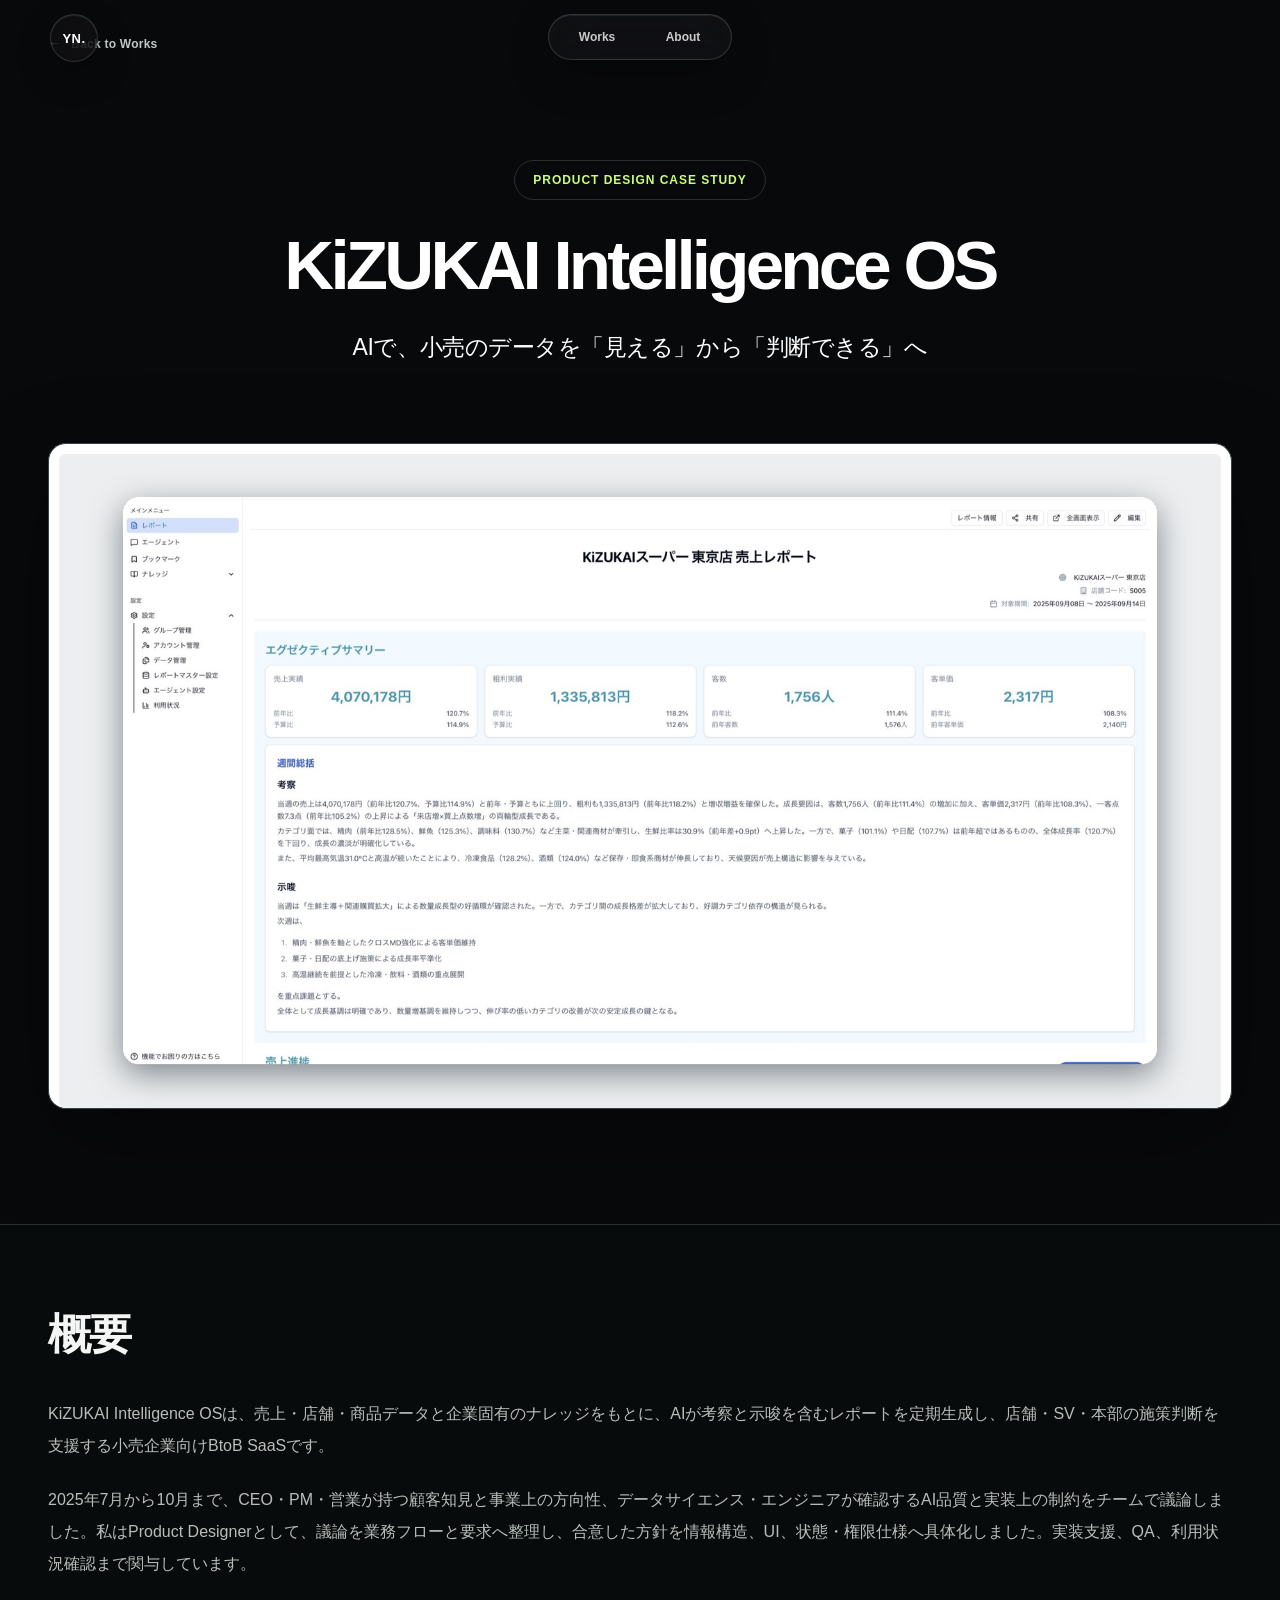
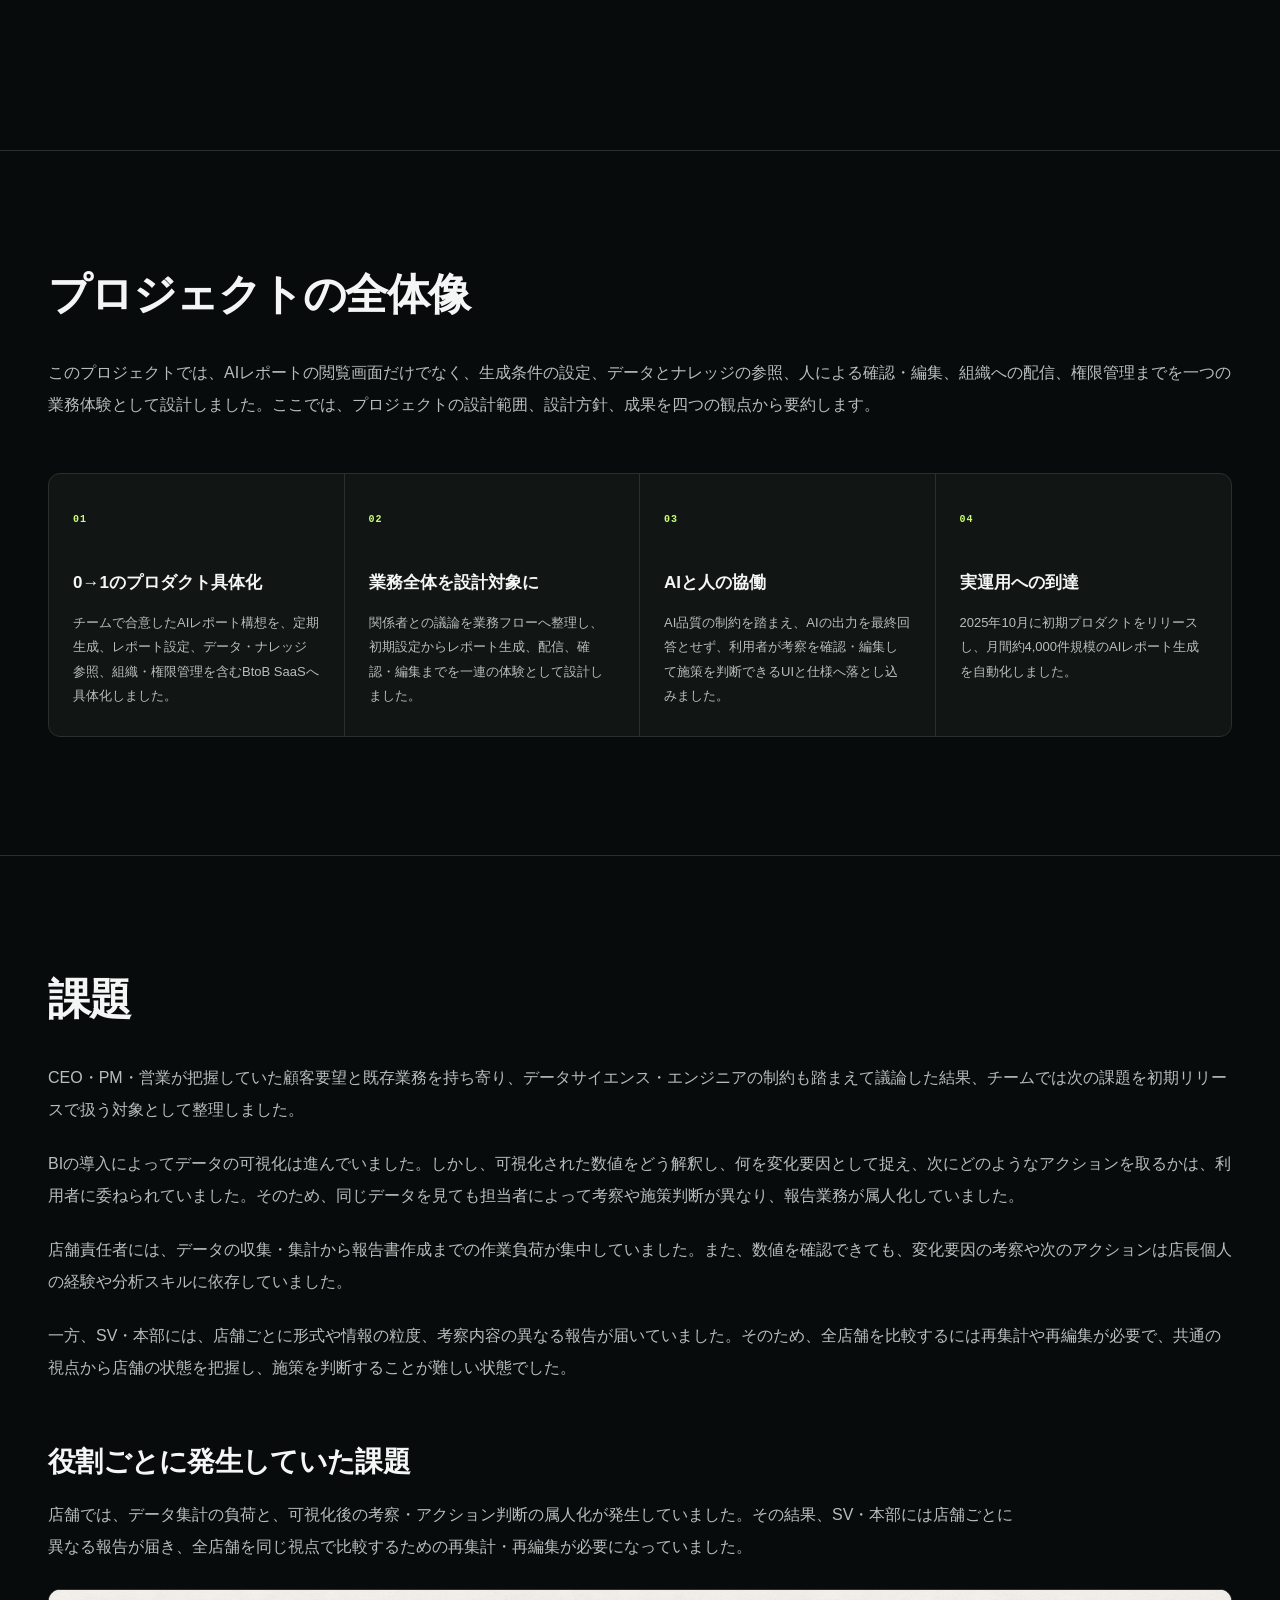
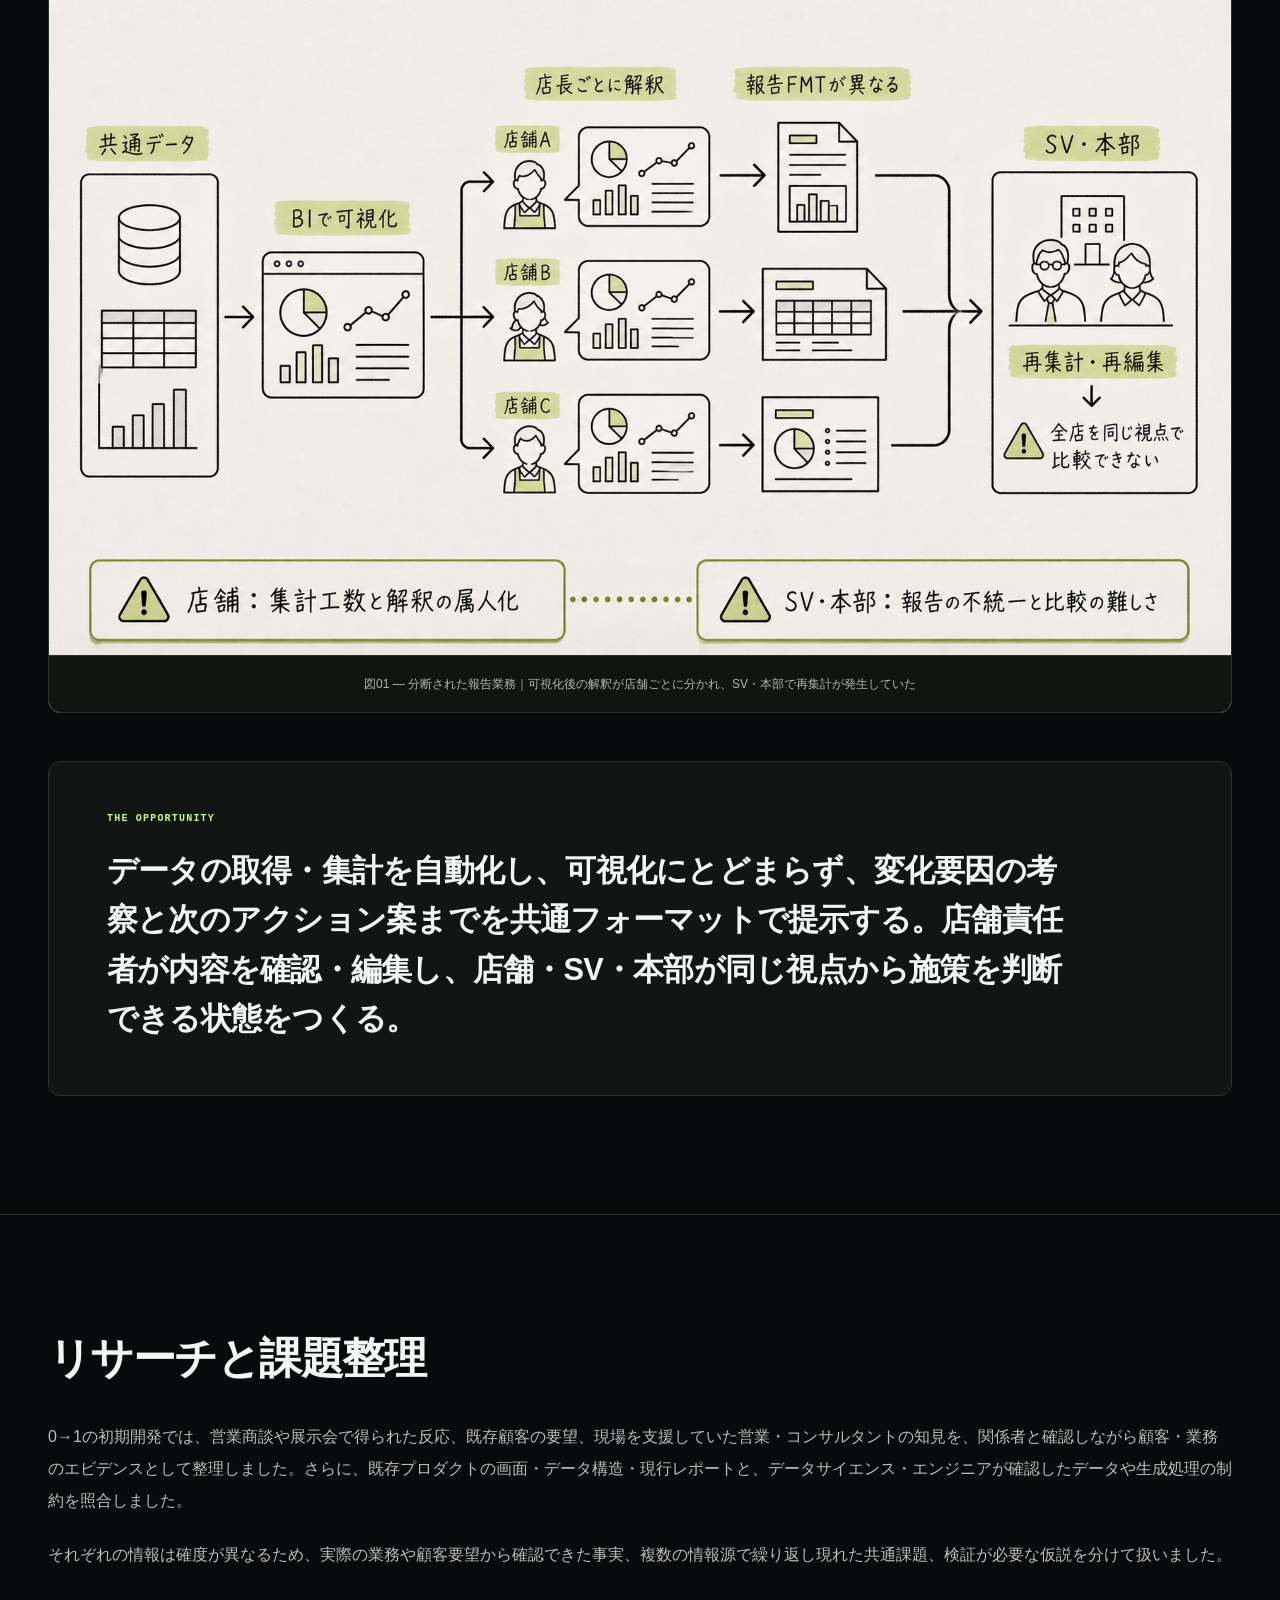
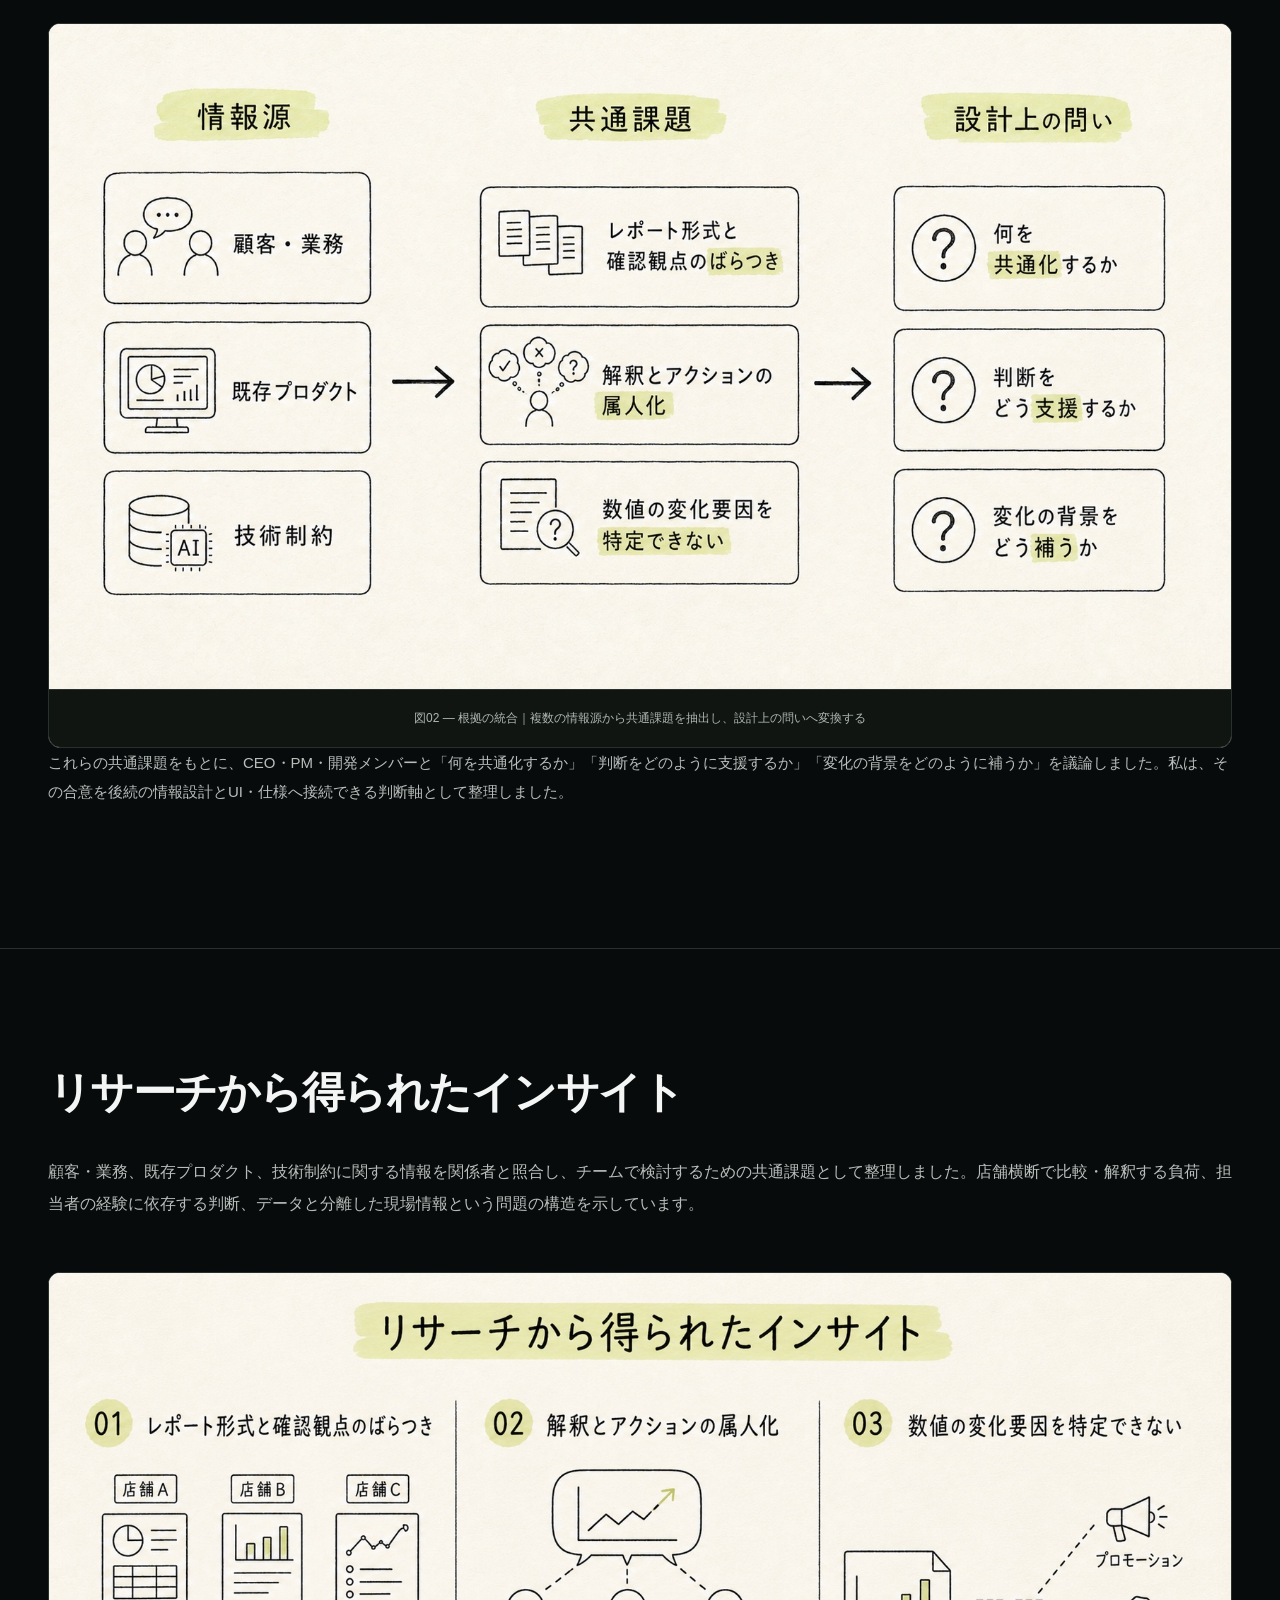
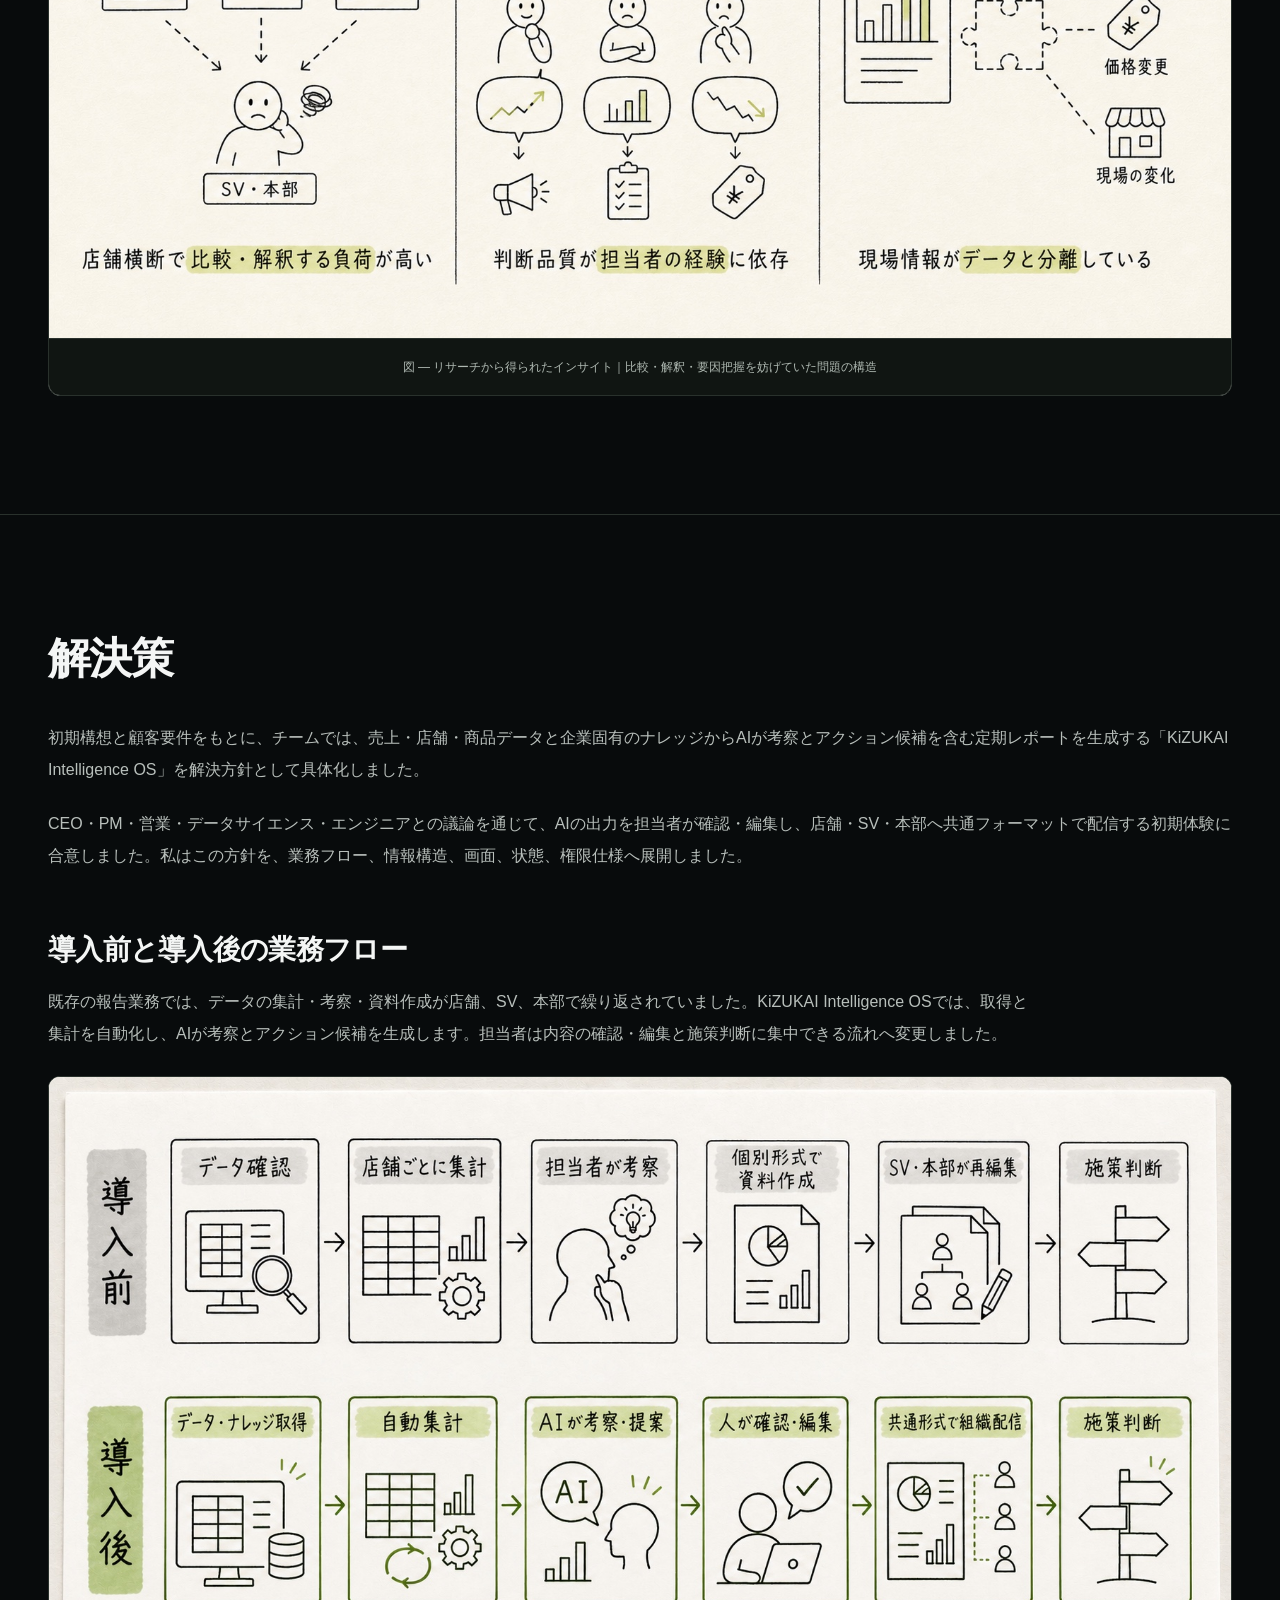
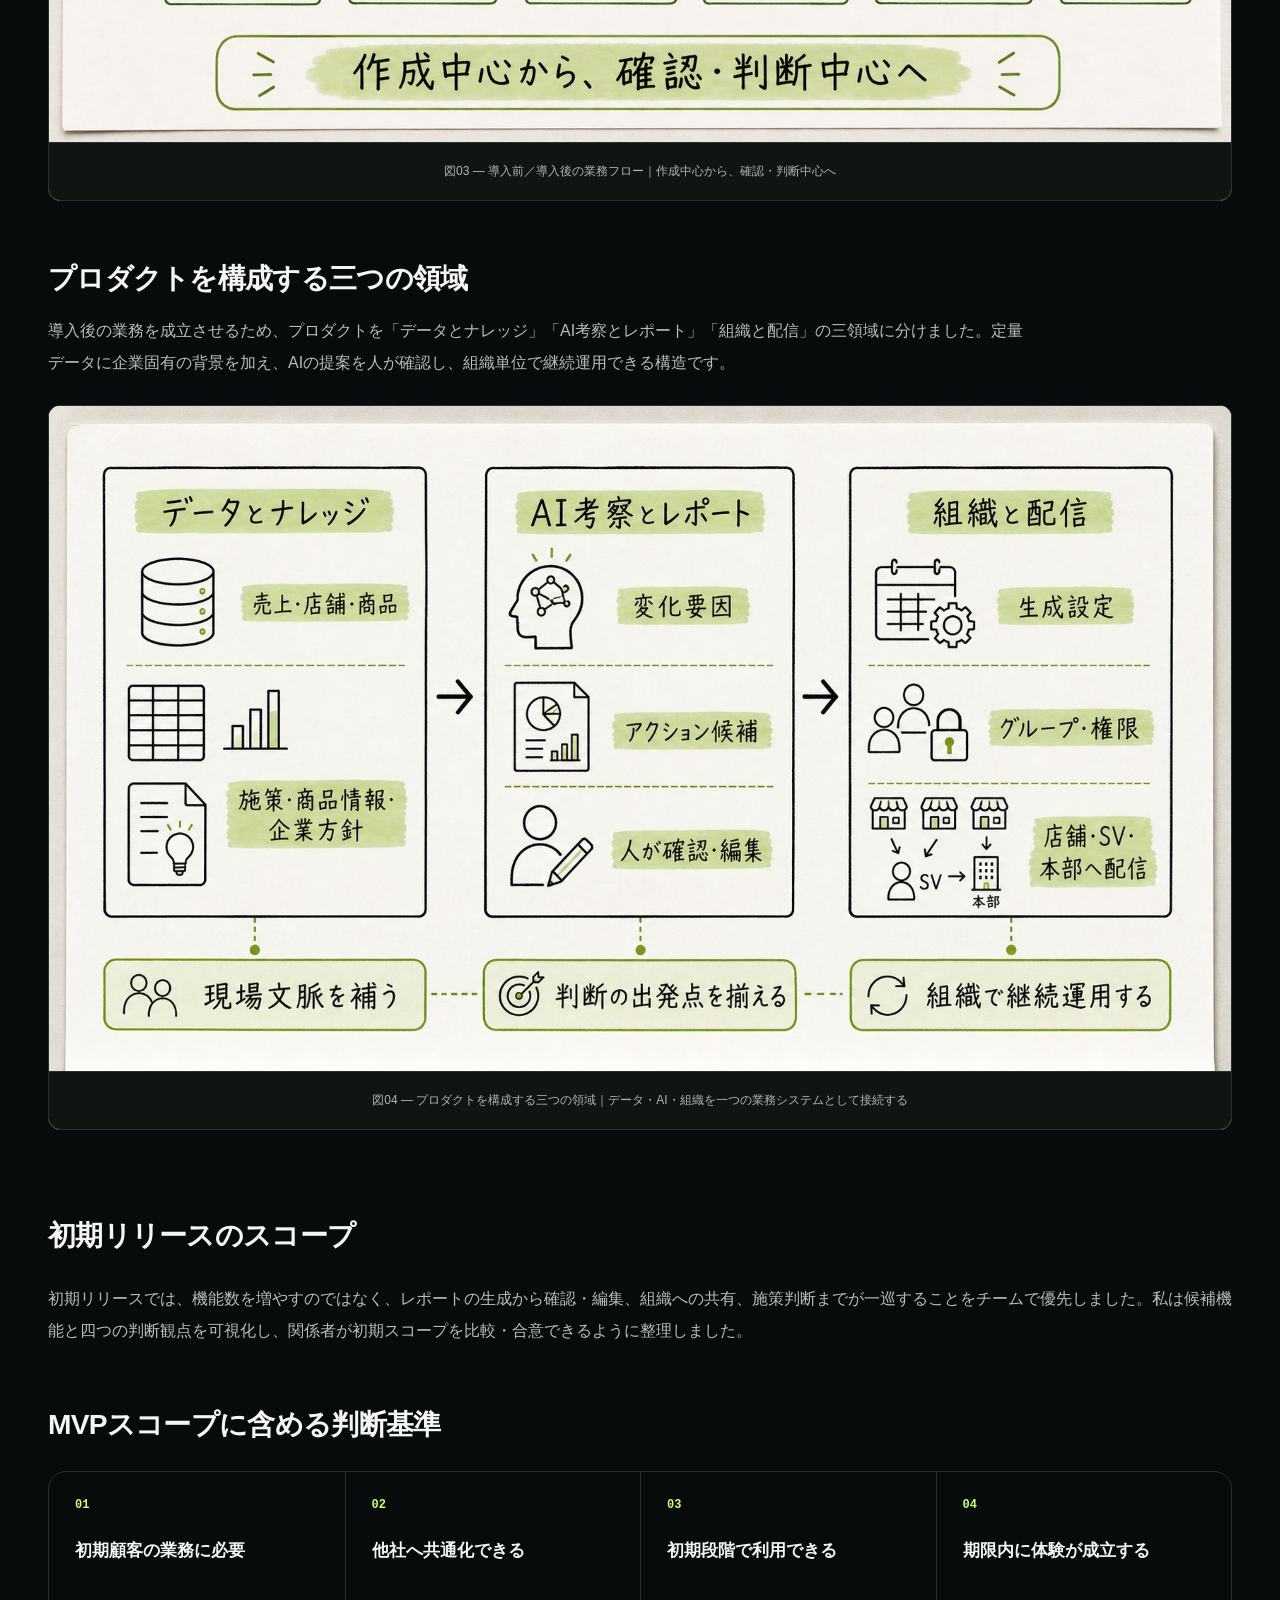
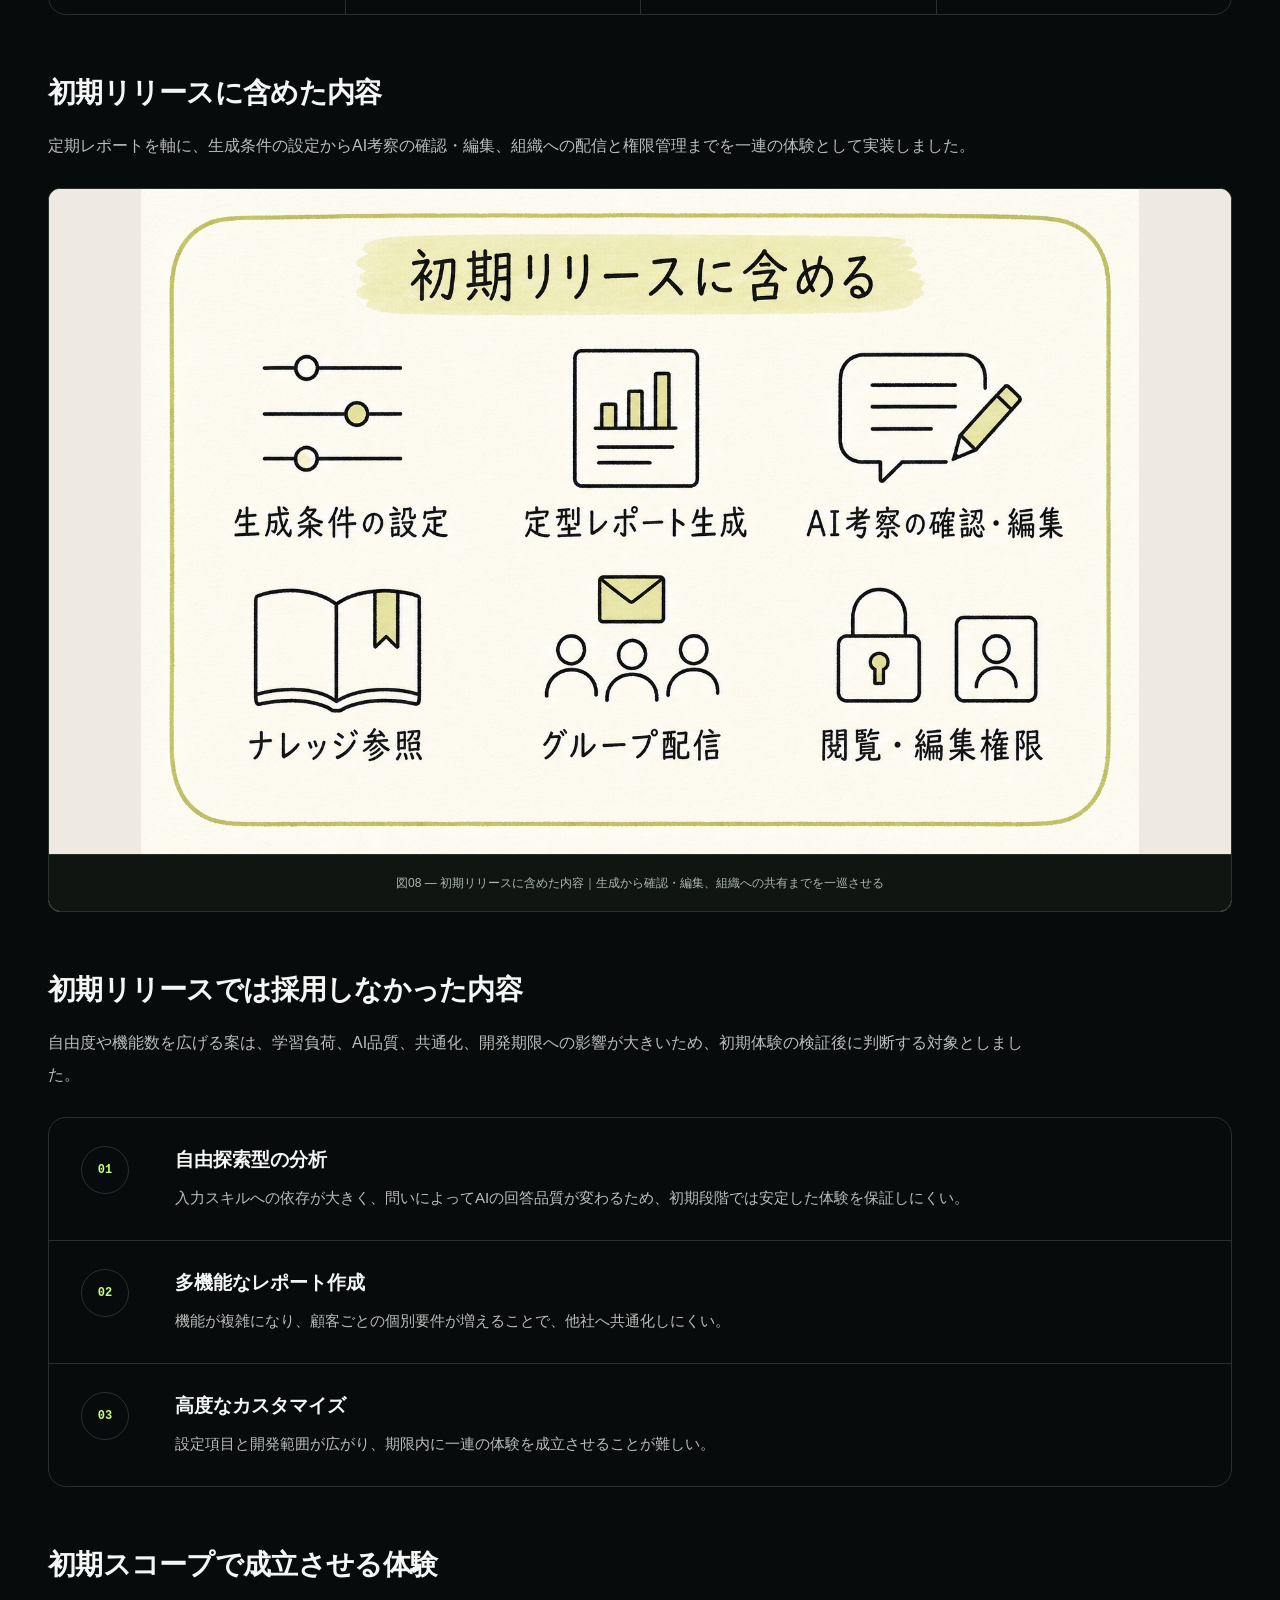
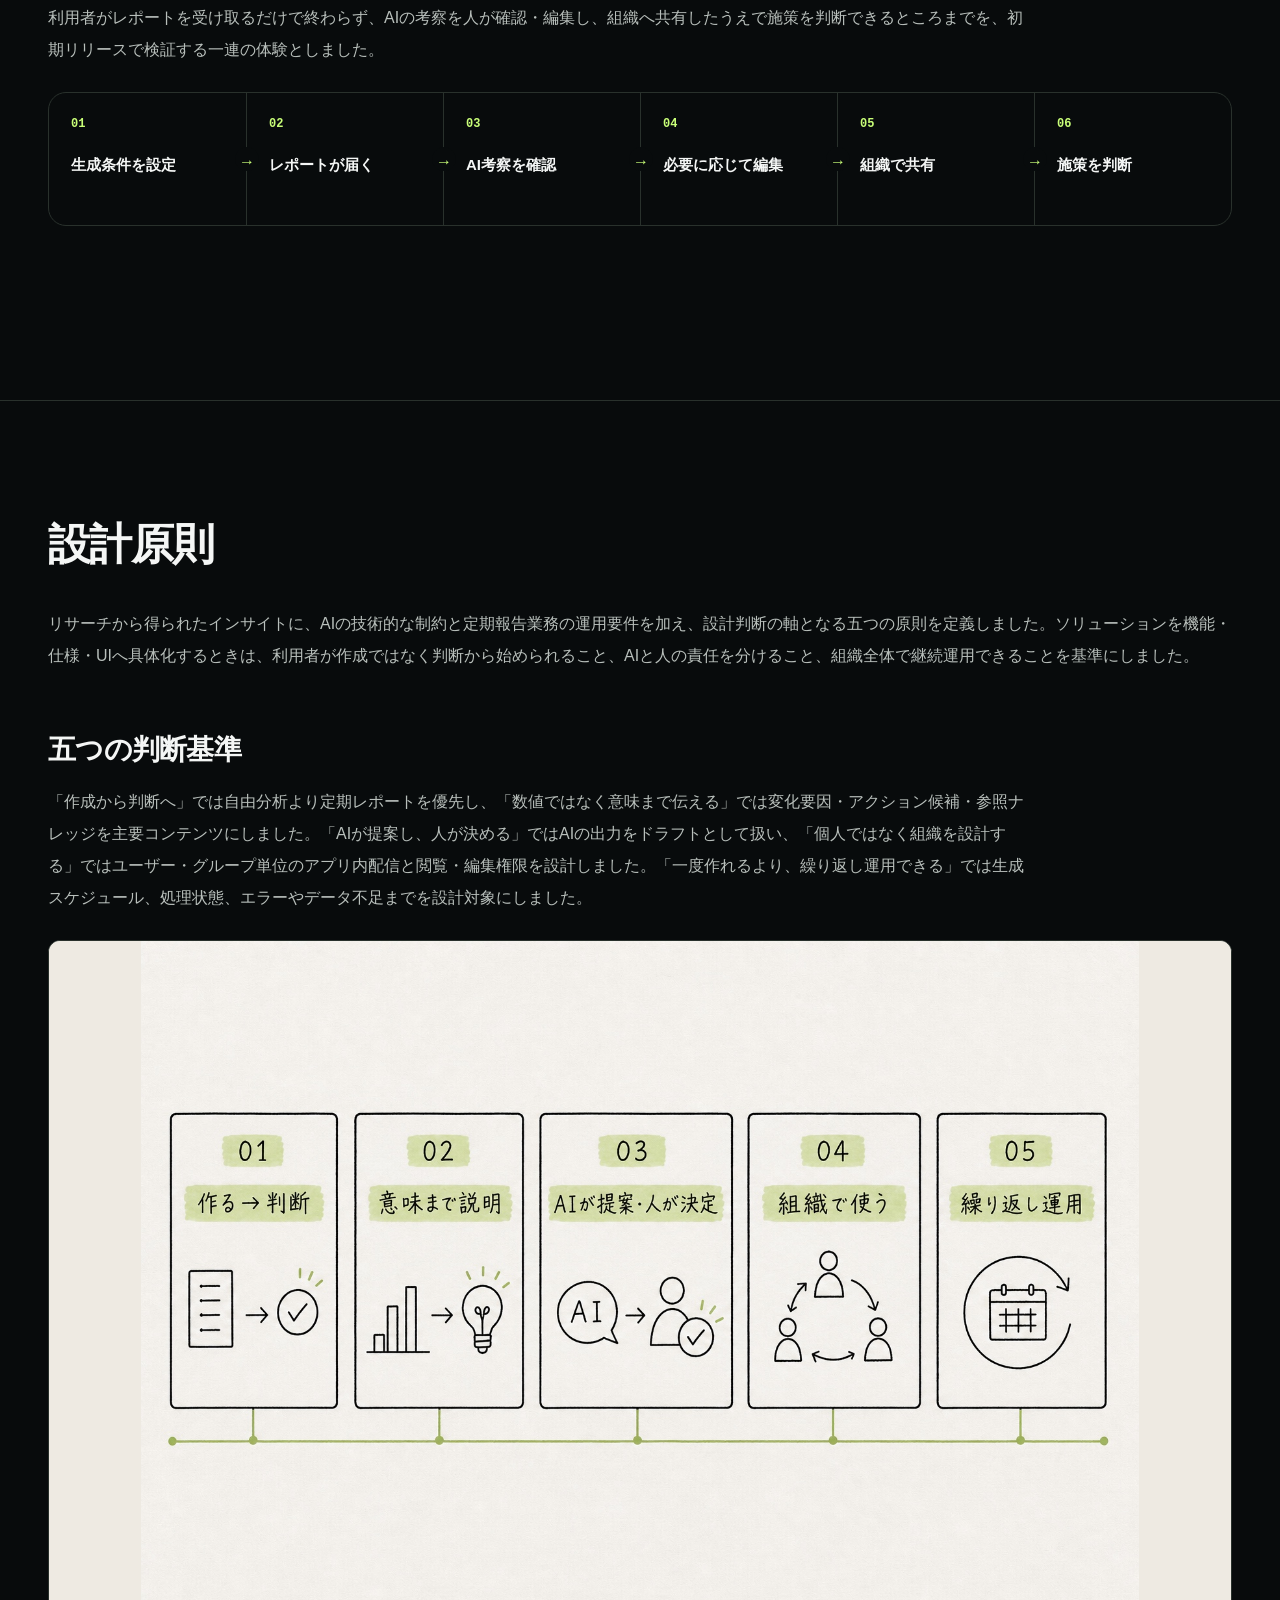
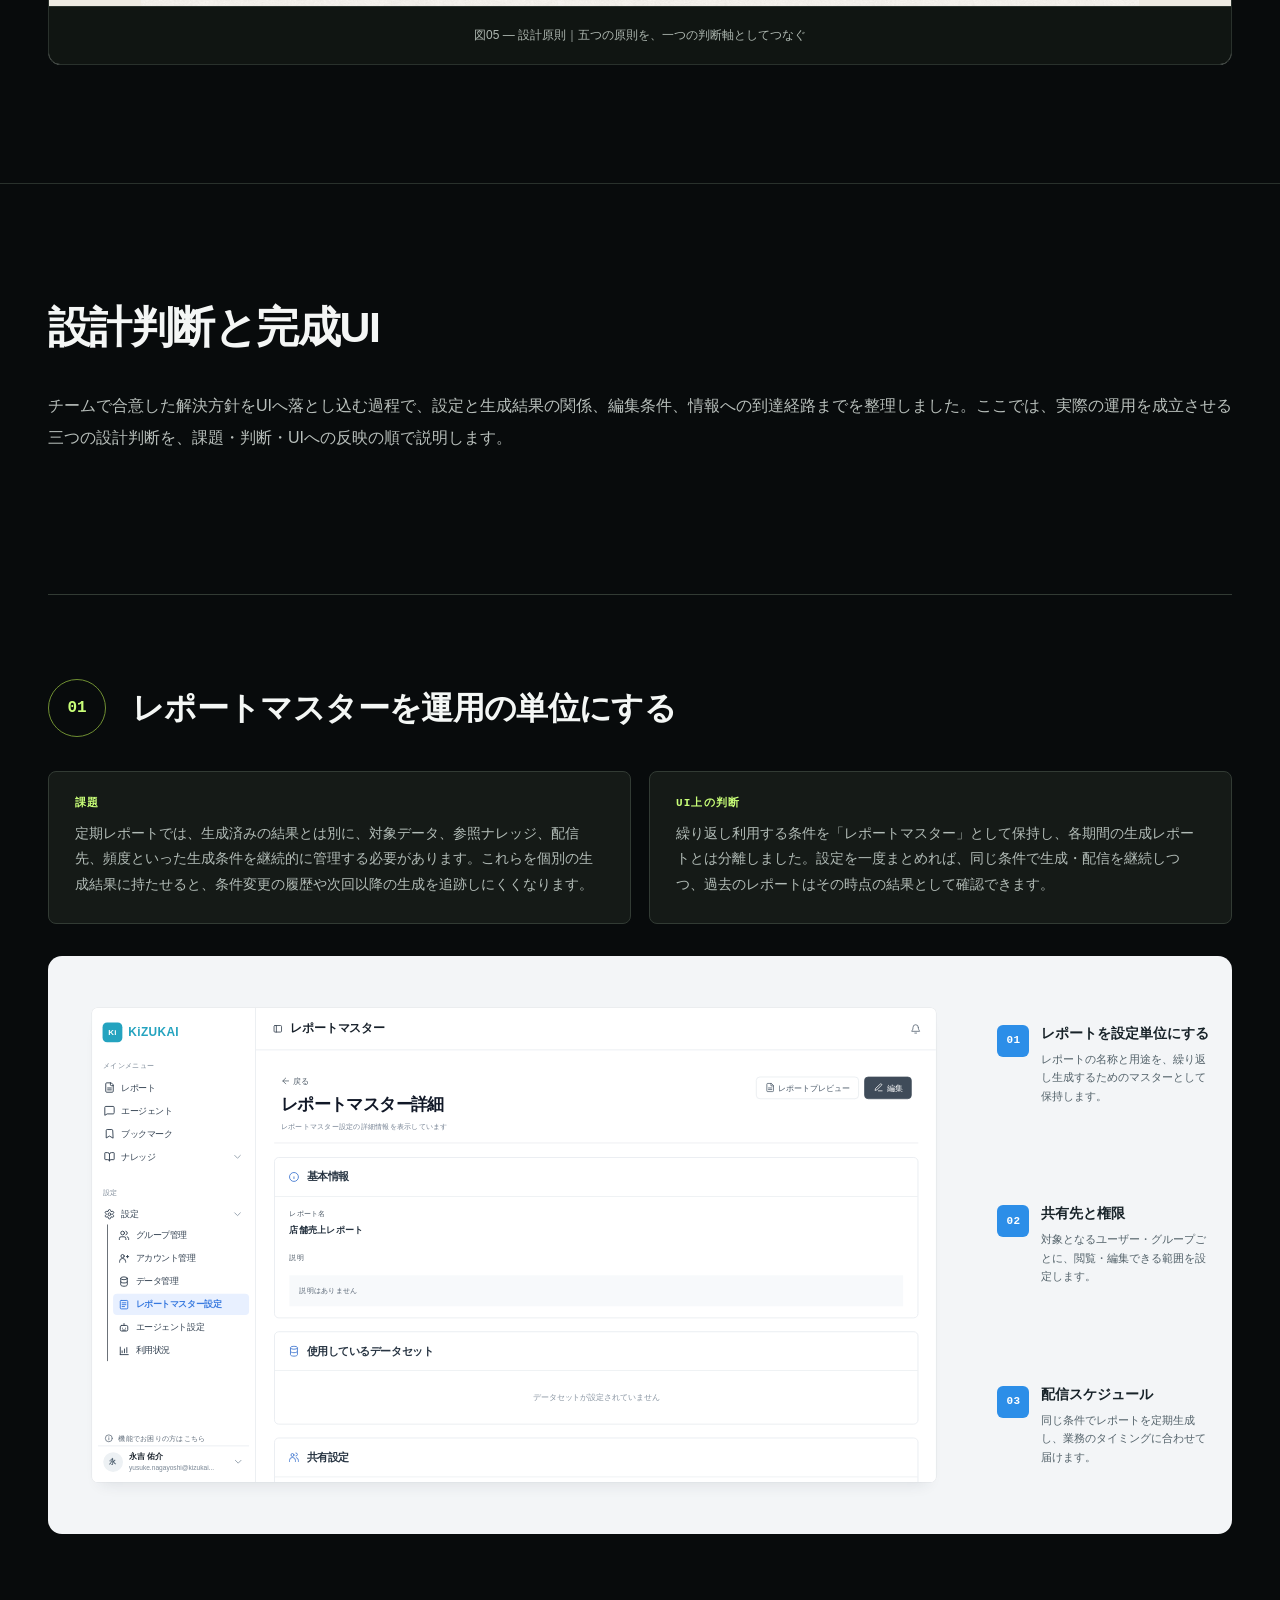
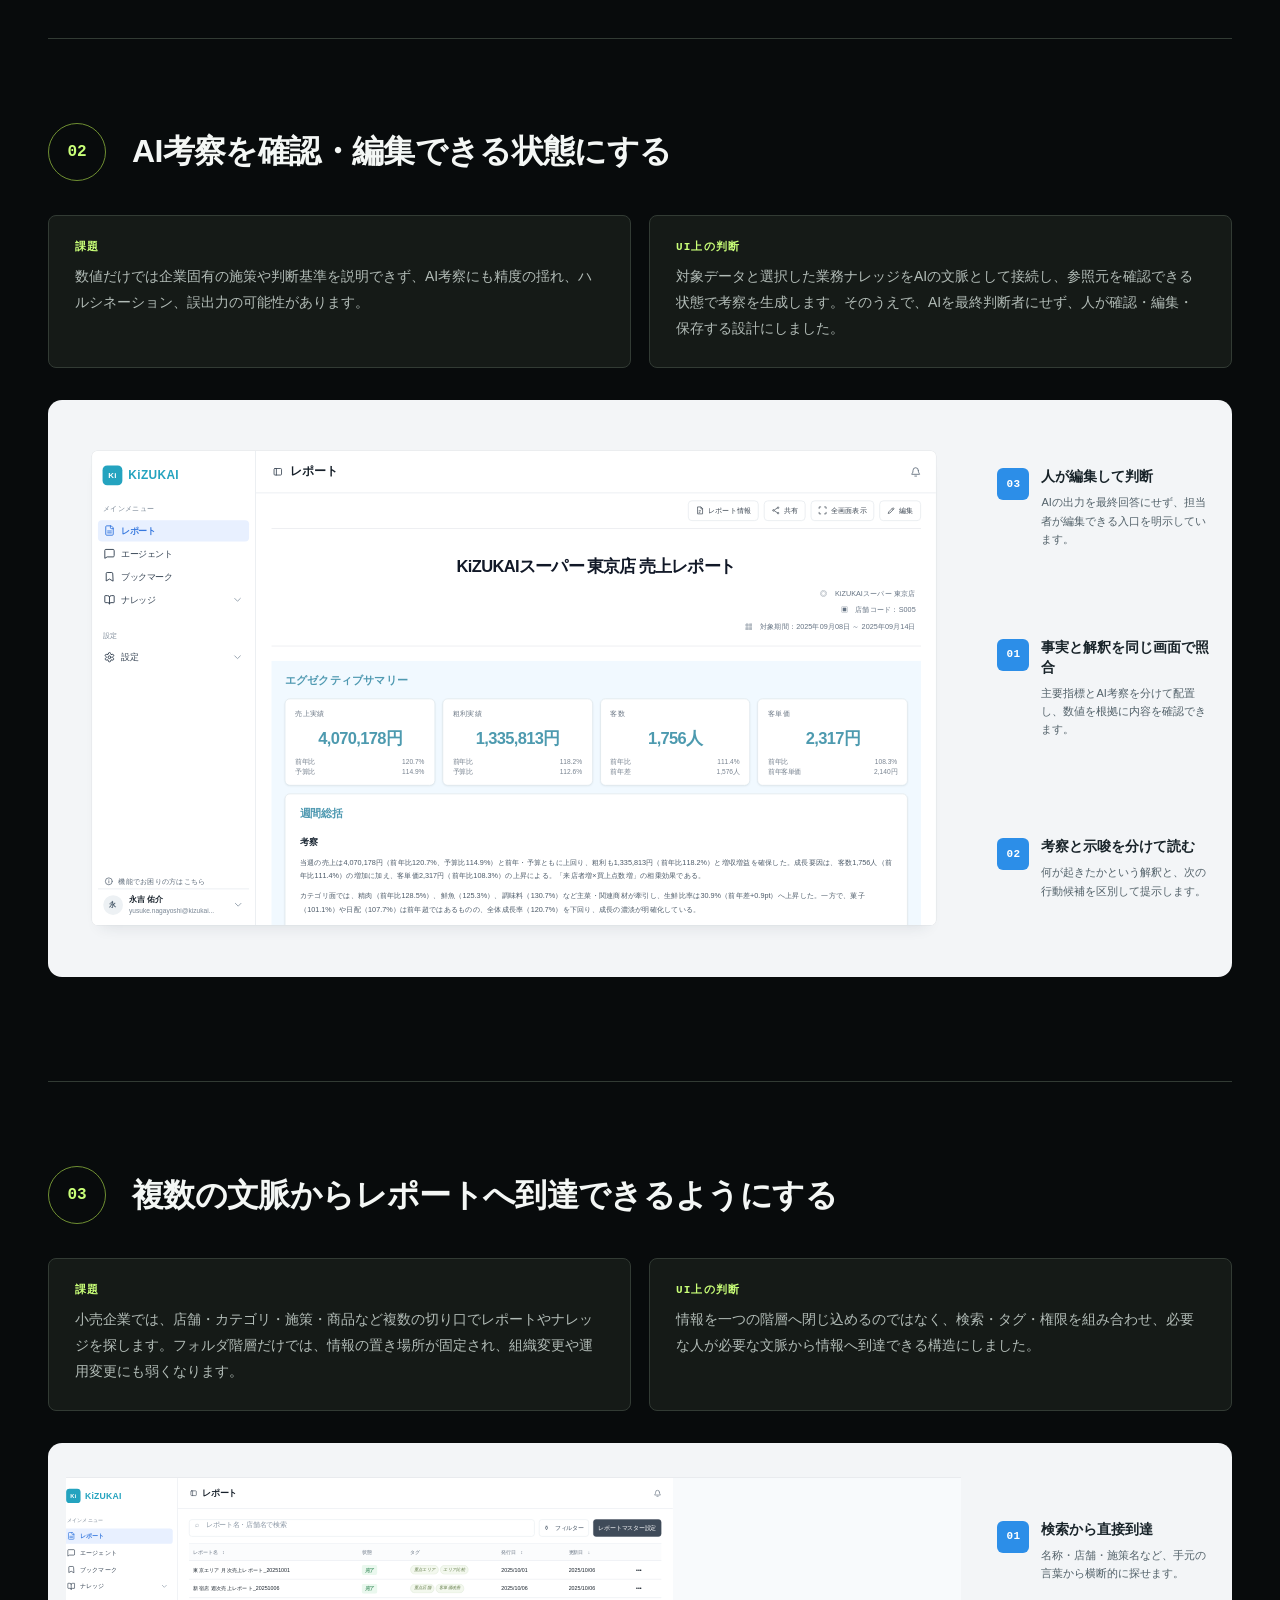
==== commit 1a40470e: "Add Google Analytics tracking" ====
--- a/case-intelligence-os.html
+++ b/case-intelligence-os.html
@@ -2,6 +2,14 @@
 <html lang="ja">
 <head>
 <meta charset="utf-8">
+<!-- Google tag (gtag.js) -->
+<script async src="https://www.googletagmanager.com/gtag/js?id=G-JZPNKCCQ8N"></script>
+<script>
+  window.dataLayer = window.dataLayer || [];
+  function gtag(){dataLayer.push(arguments);}
+  gtag('js', new Date());
+  gtag('config', 'G-JZPNKCCQ8N');
+</script>
 <meta name="viewport" content="width=device-width,initial-scale=1">
 <link rel="icon" href="favicon.svg" type="image/svg+xml">
 <meta name="description" content="Yusuke Nagayoshiのプロダクトデザイン・ケーススタディ">
